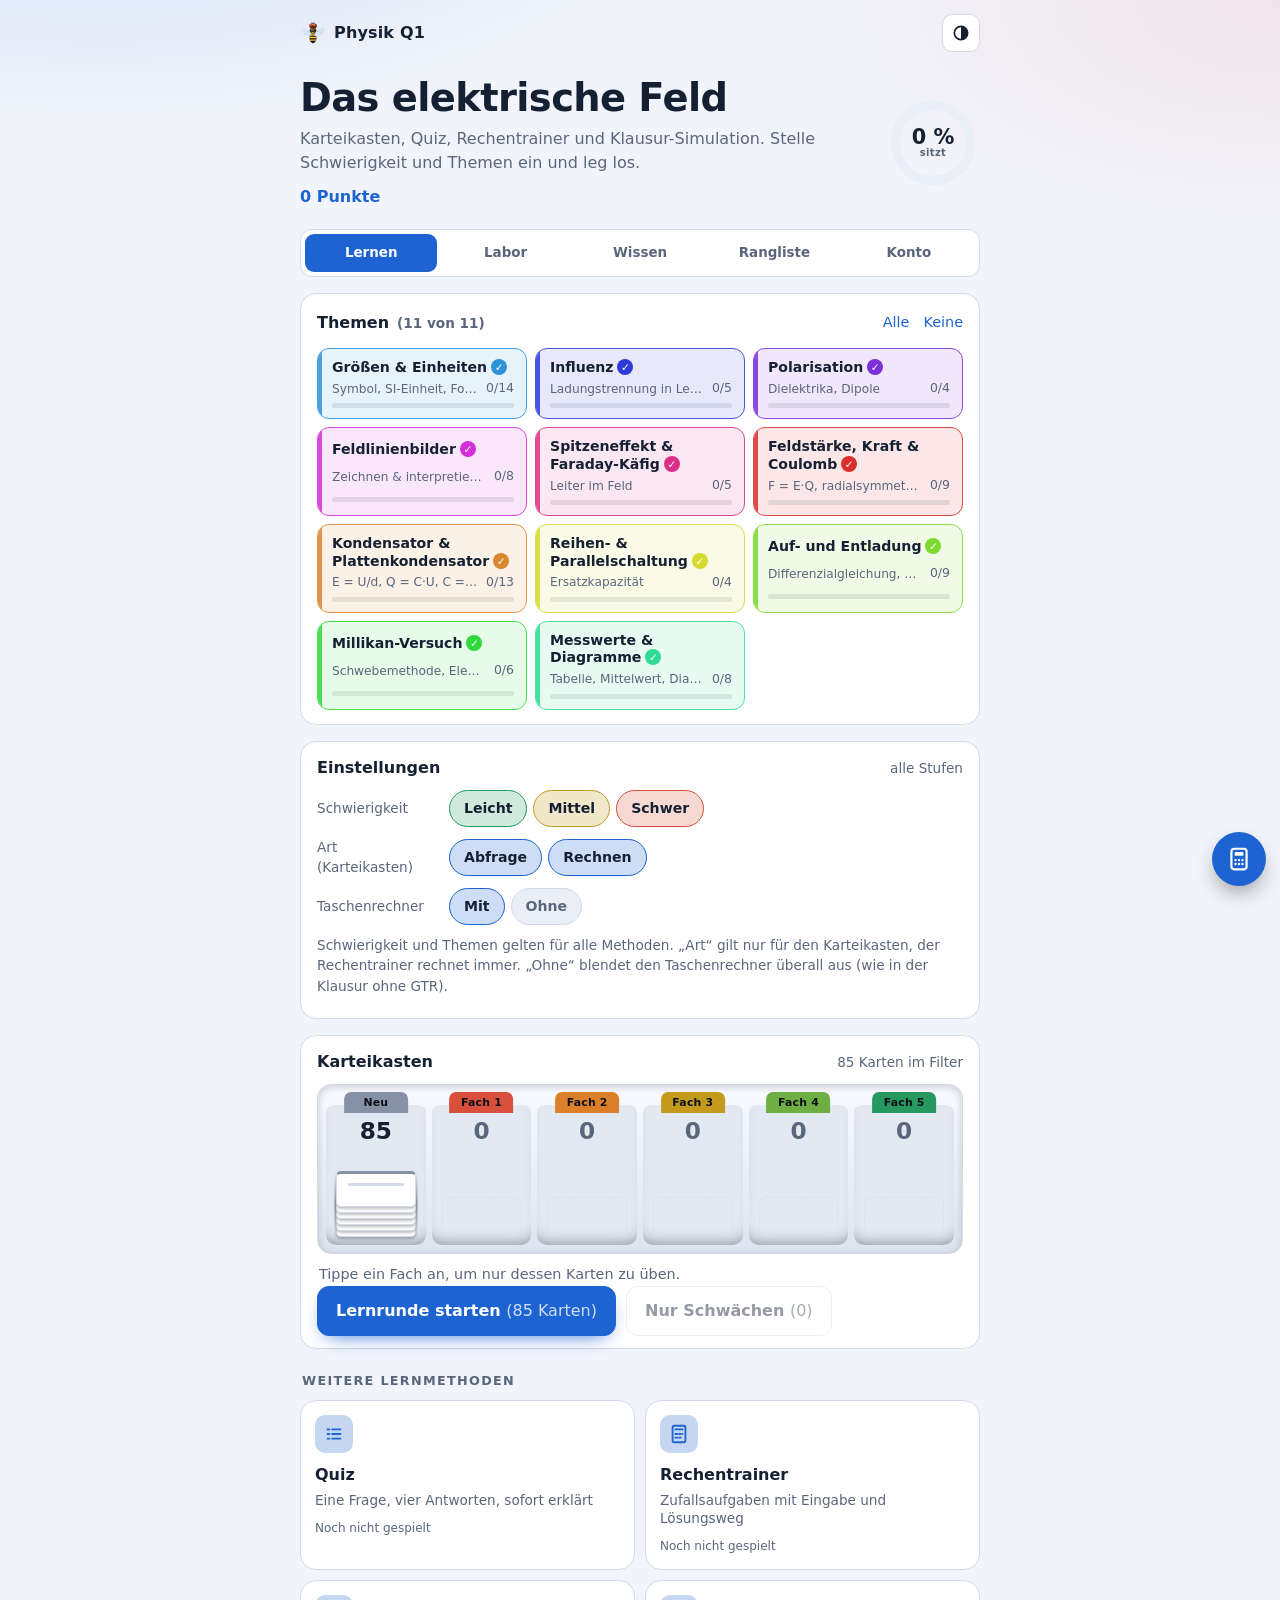
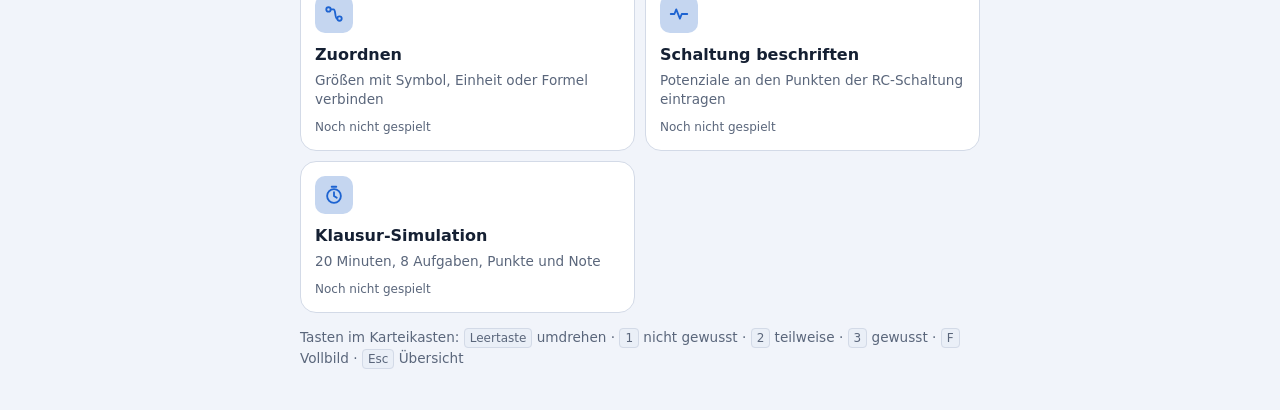
==== public/index.html @ b947a6db "Ohne Taschenrechner: Rechenkarten und Rechenaufgaben ausblenden Co-Authored-By: Claude Sonnet 5.5 <n" ====
<!DOCTYPE html>
<html lang="de"><head><meta charset="UTF-8"><meta name="viewport" content="width=device-width, initial-scale=1, viewport-fit=cover">
<title>Physik Q1 – Elektrisches Feld</title><link rel="icon" href="icon.svg" type="image/svg+xml"><link rel="manifest" href="manifest.webmanifest"><meta name="theme-color" content="#0e1117"><style>@font-face{font-family:KaTeX_AMS;font-style:normal;font-weight:400;src:url([data-uri]) format("woff2")}@font-face{font-family:KaTeX_Caligraphic;font-style:normal;font-weight:700;src:url([data-uri]) format("woff2")}@font-face{font-family:KaTeX_Caligraphic;font-style:normal;font-weight:400;src:url([data-uri]) format("woff2")}@font-face{font-family:KaTeX_Fraktur;font-style:normal;font-weight:700;src:url([data-uri]) format("woff2")}@font-face{font-family:KaTeX_Fraktur;font-style:normal;font-weight:400;src:url([data-uri]) format("woff2")}@font-face{font-family:KaTeX_Main;font-style:normal;font-weight:700;src:url([data-uri]) format("woff2")}@font-face{font-family:KaTeX_Main;font-style:italic;font-weight:700;src:url([data-uri]) format("woff2")}@font-face{font-family:KaTeX_Main;font-style:italic;font-weight:400;src:url([data-uri]) format("woff2")}@font-face{font-family:KaTeX_Main;font-style:normal;font-weight:400;src:url([data-uri]) format("woff2")}@font-face{font-family:KaTeX_Math;font-style:italic;font-weight:700;src:url([data-uri]) format("woff2")}@font-face{font-family:KaTeX_Math;font-style:italic;font-weight:400;src:url([data-uri]) format("woff2")}@font-face{font-family:"KaTeX_SansSerif";font-style:normal;font-weight:700;src:url([data-uri]) format("woff2")}@font-face{font-family:"KaTeX_SansSerif";font-style:italic;font-weight:400;src:url([data-uri]) format("woff2")}@font-face{font-family:"KaTeX_SansSerif";font-style:normal;font-weight:400;src:url([data-uri]) format("woff2")}@font-face{font-family:KaTeX_Script;font-style:normal;font-weight:400;src:url([data-uri]) format("woff2")}@font-face{font-family:KaTeX_Size1;font-style:normal;font-weight:400;src:url([data-uri]) format("woff2")}@font-face{font-family:KaTeX_Size2;font-style:normal;font-weight:400;src:url([data-uri]) format("woff2")}@font-face{font-family:KaTeX_Size3;font-style:normal;font-weight:400;src:url([data-uri]) format("woff2")}@font-face{font-family:KaTeX_Size4;font-style:normal;font-weight:400;src:url([data-uri]) format("woff2")}@font-face{font-family:KaTeX_Typewriter;font-style:normal;font-weight:400;src:url([data-uri]) format("woff2")}.katex{font:normal 1.21em KaTeX_Main,Times New Roman,serif;line-height:1.2;text-indent:0;text-rendering:auto}.katex *{-ms-high-contrast-adjust:none!important;border-color:currentColor}.katex .katex-version:after{content:"0.16.11"}.katex .katex-mathml{clip:rect(1px,1px,1px,1px);border:0;height:1px;overflow:hidden;padding:0;position:absolute;width:1px}.katex .katex-html>.newline{display:block}.katex .base{position:relative;white-space:nowrap;width:-webkit-min-content;width:-moz-min-content;width:min-content}.katex .base,.katex .strut{display:inline-block}.katex .textbf{font-weight:700}.katex .textit{font-style:italic}.katex .textrm{font-family:KaTeX_Main}.katex .textsf{font-family:KaTeX_SansSerif}.katex .texttt{font-family:KaTeX_Typewriter}.katex .mathnormal{font-family:KaTeX_Math;font-style:italic}.katex .mathit{font-family:KaTeX_Main;font-style:italic}.katex .mathrm{font-style:normal}.katex .mathbf{font-family:KaTeX_Main;font-weight:700}.katex .boldsymbol{font-family:KaTeX_Math;font-style:italic;font-weight:700}.katex .amsrm,.katex .mathbb,.katex .textbb{font-family:KaTeX_AMS}.katex .mathcal{font-family:KaTeX_Caligraphic}.katex .mathfrak,.katex .textfrak{font-family:KaTeX_Fraktur}.katex .mathboldfrak,.katex .textboldfrak{font-family:KaTeX_Fraktur;font-weight:700}.katex .mathtt{font-family:KaTeX_Typewriter}.katex .mathscr,.katex .textscr{font-family:KaTeX_Script}.katex .mathsf,.katex .textsf{font-family:KaTeX_SansSerif}.katex .mathboldsf,.katex .textboldsf{font-family:KaTeX_SansSerif;font-weight:700}.katex .mathitsf,.katex .textitsf{font-family:KaTeX_SansSerif;font-style:italic}.katex .mainrm{font-family:KaTeX_Main;font-style:normal}.katex .vlist-t{border-collapse:collapse;display:inline-table;table-layout:fixed}.katex .vlist-r{display:table-row}.katex .vlist{display:table-cell;position:relative;vertical-align:bottom}.katex .vlist>span{display:block;height:0;position:relative}.katex .vlist>span>span{display:inline-block}.katex .vlist>span>.pstrut{overflow:hidden;width:0}.katex .vlist-t2{margin-right:-2px}.katex .vlist-s{display:table-cell;font-size:1px;min-width:2px;vertical-align:bottom;width:2px}.katex .vbox{align-items:baseline;display:inline-flex;flex-direction:column}.katex .hbox{width:100%}.katex .hbox,.katex .thinbox{display:inline-flex;flex-direction:row}.katex .thinbox{max-width:0;width:0}.katex .msupsub{text-align:left}.katex .mfrac>span>span{text-align:center}.katex .mfrac .frac-line{border-bottom-style:solid;display:inline-block;width:100%}.katex .hdashline,.katex .hline,.katex .mfrac .frac-line,.katex .overline .overline-line,.katex .rule,.katex .underline .underline-line{min-height:1px}.katex .mspace{display:inline-block}.katex .clap,.katex .llap,.katex .rlap{position:relative;width:0}.katex .clap>.inner,.katex .llap>.inner,.katex .rlap>.inner{position:absolute}.katex .clap>.fix,.katex .llap>.fix,.katex .rlap>.fix{display:inline-block}.katex .llap>.inner{right:0}.katex .clap>.inner,.katex .rlap>.inner{left:0}.katex .clap>.inner>span{margin-left:-50%;margin-right:50%}.katex .rule{border:0 solid;display:inline-block;position:relative}.katex .hline,.katex .overline .overline-line,.katex .underline .underline-line{border-bottom-style:solid;display:inline-block;width:100%}.katex .hdashline{border-bottom-style:dashed;display:inline-block;width:100%}.katex .sqrt>.root{margin-left:.2777777778em;margin-right:-.5555555556em}.katex .fontsize-ensurer.reset-size1.size1,.katex .sizing.reset-size1.size1{font-size:1em}.katex .fontsize-ensurer.reset-size1.size2,.katex .sizing.reset-size1.size2{font-size:1.2em}.katex .fontsize-ensurer.reset-size1.size3,.katex .sizing.reset-size1.size3{font-size:1.4em}.katex .fontsize-ensurer.reset-size1.size4,.katex .sizing.reset-size1.size4{font-size:1.6em}.katex .fontsize-ensurer.reset-size1.size5,.katex .sizing.reset-size1.size5{font-size:1.8em}.katex .fontsize-ensurer.reset-size1.size6,.katex .sizing.reset-size1.size6{font-size:2em}.katex .fontsize-ensurer.reset-size1.size7,.katex .sizing.reset-size1.size7{font-size:2.4em}.katex .fontsize-ensurer.reset-size1.size8,.katex .sizing.reset-size1.size8{font-size:2.88em}.katex .fontsize-ensurer.reset-size1.size9,.katex .sizing.reset-size1.size9{font-size:3.456em}.katex .fontsize-ensurer.reset-size1.size10,.katex .sizing.reset-size1.size10{font-size:4.148em}.katex .fontsize-ensurer.reset-size1.size11,.katex .sizing.reset-size1.size11{font-size:4.976em}.katex .fontsize-ensurer.reset-size2.size1,.katex .sizing.reset-size2.size1{font-size:.8333333333em}.katex .fontsize-ensurer.reset-size2.size2,.katex .sizing.reset-size2.size2{font-size:1em}.katex .fontsize-ensurer.reset-size2.size3,.katex .sizing.reset-size2.size3{font-size:1.1666666667em}.katex .fontsize-ensurer.reset-size2.size4,.katex .sizing.reset-size2.size4{font-size:1.3333333333em}.katex .fontsize-ensurer.reset-size2.size5,.katex .sizing.reset-size2.size5{font-size:1.5em}.katex .fontsize-ensurer.reset-size2.size6,.katex .sizing.reset-size2.size6{font-size:1.6666666667em}.katex .fontsize-ensurer.reset-size2.size7,.katex .sizing.reset-size2.size7{font-size:2em}.katex .fontsize-ensurer.reset-size2.size8,.katex .sizing.reset-size2.size8{font-size:2.4em}.katex .fontsize-ensurer.reset-size2.size9,.katex .sizing.reset-size2.size9{font-size:2.88em}.katex .fontsize-ensurer.reset-size2.size10,.katex .sizing.reset-size2.size10{font-size:3.4566666667em}.katex .fontsize-ensurer.reset-size2.size11,.katex .sizing.reset-size2.size11{font-size:4.1466666667em}.katex .fontsize-ensurer.reset-size3.size1,.katex .sizing.reset-size3.size1{font-size:.7142857143em}.katex .fontsize-ensurer.reset-size3.size2,.katex .sizing.reset-size3.size2{font-size:.8571428571em}.katex .fontsize-ensurer.reset-size3.size3,.katex .sizing.reset-size3.size3{font-size:1em}.katex .fontsize-ensurer.reset-size3.size4,.katex .sizing.reset-size3.size4{font-size:1.1428571429em}.katex .fontsize-ensurer.reset-size3.size5,.katex .sizing.reset-size3.size5{font-size:1.2857142857em}.katex .fontsize-ensurer.reset-size3.size6,.katex .sizing.reset-size3.size6{font-size:1.4285714286em}.katex .fontsize-ensurer.reset-size3.size7,.katex .sizing.reset-size3.size7{font-size:1.7142857143em}.katex .fontsize-ensurer.reset-size3.size8,.katex .sizing.reset-size3.size8{font-size:2.0571428571em}.katex .fontsize-ensurer.reset-size3.size9,.katex .sizing.reset-size3.size9{font-size:2.4685714286em}.katex .fontsize-ensurer.reset-size3.size10,.katex .sizing.reset-size3.size10{font-size:2.9628571429em}.katex .fontsize-ensurer.reset-size3.size11,.katex .sizing.reset-size3.size11{font-size:3.5542857143em}.katex .fontsize-ensurer.reset-size4.size1,.katex .sizing.reset-size4.size1{font-size:.625em}.katex .fontsize-ensurer.reset-size4.size2,.katex .sizing.reset-size4.size2{font-size:.75em}.katex .fontsize-ensurer.reset-size4.size3,.katex .sizing.reset-size4.size3{font-size:.875em}.katex .fontsize-ensurer.reset-size4.size4,.katex .sizing.reset-size4.size4{font-size:1em}.katex .fontsize-ensurer.reset-size4.size5,.katex .sizing.reset-size4.size5{font-size:1.125em}.katex .fontsize-ensurer.reset-size4.size6,.katex .sizing.reset-size4.size6{font-size:1.25em}.katex .fontsize-ensurer.reset-size4.size7,.katex .sizing.reset-size4.size7{font-size:1.5em}.katex .fontsize-ensurer.reset-size4.size8,.katex .sizing.reset-size4.size8{font-size:1.8em}.katex .fontsize-ensurer.reset-size4.size9,.katex .sizing.reset-size4.size9{font-size:2.16em}.katex .fontsize-ensurer.reset-size4.size10,.katex .sizing.reset-size4.size10{font-size:2.5925em}.katex .fontsize-ensurer.reset-size4.size11,.katex .sizing.reset-size4.size11{font-size:3.11em}.katex .fontsize-ensurer.reset-size5.size1,.katex .sizing.reset-size5.size1{font-size:.5555555556em}.katex .fontsize-ensurer.reset-size5.size2,.katex .sizing.reset-size5.size2{font-size:.6666666667em}.katex .fontsize-ensurer.reset-size5.size3,.katex .sizing.reset-size5.size3{font-size:.7777777778em}.katex .fontsize-ensurer.reset-size5.size4,.katex .sizing.reset-size5.size4{font-size:.8888888889em}.katex .fontsize-ensurer.reset-size5.size5,.katex .sizing.reset-size5.size5{font-size:1em}.katex .fontsize-ensurer.reset-size5.size6,.katex .sizing.reset-size5.size6{font-size:1.1111111111em}.katex .fontsize-ensurer.reset-size5.size7,.katex .sizing.reset-size5.size7{font-size:1.3333333333em}.katex .fontsize-ensurer.reset-size5.size8,.katex .sizing.reset-size5.size8{font-size:1.6em}.katex .fontsize-ensurer.reset-size5.size9,.katex .sizing.reset-size5.size9{font-size:1.92em}.katex .fontsize-ensurer.reset-size5.size10,.katex .sizing.reset-size5.size10{font-size:2.3044444444em}.katex .fontsize-ensurer.reset-size5.size11,.katex .sizing.reset-size5.size11{font-size:2.7644444444em}.katex .fontsize-ensurer.reset-size6.size1,.katex .sizing.reset-size6.size1{font-size:.5em}.katex .fontsize-ensurer.reset-size6.size2,.katex .sizing.reset-size6.size2{font-size:.6em}.katex .fontsize-ensurer.reset-size6.size3,.katex .sizing.reset-size6.size3{font-size:.7em}.katex .fontsize-ensurer.reset-size6.size4,.katex .sizing.reset-size6.size4{font-size:.8em}.katex .fontsize-ensurer.reset-size6.size5,.katex .sizing.reset-size6.size5{font-size:.9em}.katex .fontsize-ensurer.reset-size6.size6,.katex .sizing.reset-size6.size6{font-size:1em}.katex .fontsize-ensurer.reset-size6.size7,.katex .sizing.reset-size6.size7{font-size:1.2em}.katex .fontsize-ensurer.reset-size6.size8,.katex .sizing.reset-size6.size8{font-size:1.44em}.katex .fontsize-ensurer.reset-size6.size9,.katex .sizing.reset-size6.size9{font-size:1.728em}.katex .fontsize-ensurer.reset-size6.size10,.katex .sizing.reset-size6.size10{font-size:2.074em}.katex .fontsize-ensurer.reset-size6.size11,.katex .sizing.reset-size6.size11{font-size:2.488em}.katex .fontsize-ensurer.reset-size7.size1,.katex .sizing.reset-size7.size1{font-size:.4166666667em}.katex .fontsize-ensurer.reset-size7.size2,.katex .sizing.reset-size7.size2{font-size:.5em}.katex .fontsize-ensurer.reset-size7.size3,.katex .sizing.reset-size7.size3{font-size:.5833333333em}.katex .fontsize-ensurer.reset-size7.size4,.katex .sizing.reset-size7.size4{font-size:.6666666667em}.katex .fontsize-ensurer.reset-size7.size5,.katex .sizing.reset-size7.size5{font-size:.75em}.katex .fontsize-ensurer.reset-size7.size6,.katex .sizing.reset-size7.size6{font-size:.8333333333em}.katex .fontsize-ensurer.reset-size7.size7,.katex .sizing.reset-size7.size7{font-size:1em}.katex .fontsize-ensurer.reset-size7.size8,.katex .sizing.reset-size7.size8{font-size:1.2em}.katex .fontsize-ensurer.reset-size7.size9,.katex .sizing.reset-size7.size9{font-size:1.44em}.katex .fontsize-ensurer.reset-size7.size10,.katex .sizing.reset-size7.size10{font-size:1.7283333333em}.katex .fontsize-ensurer.reset-size7.size11,.katex .sizing.reset-size7.size11{font-size:2.0733333333em}.katex .fontsize-ensurer.reset-size8.size1,.katex .sizing.reset-size8.size1{font-size:.3472222222em}.katex .fontsize-ensurer.reset-size8.size2,.katex .sizing.reset-size8.size2{font-size:.4166666667em}.katex .fontsize-ensurer.reset-size8.size3,.katex .sizing.reset-size8.size3{font-size:.4861111111em}.katex .fontsize-ensurer.reset-size8.size4,.katex .sizing.reset-size8.size4{font-size:.5555555556em}.katex .fontsize-ensurer.reset-size8.size5,.katex .sizing.reset-size8.size5{font-size:.625em}.katex .fontsize-ensurer.reset-size8.size6,.katex .sizing.reset-size8.size6{font-size:.6944444444em}.katex .fontsize-ensurer.reset-size8.size7,.katex .sizing.reset-size8.size7{font-size:.8333333333em}.katex .fontsize-ensurer.reset-size8.size8,.katex .sizing.reset-size8.size8{font-size:1em}.katex .fontsize-ensurer.reset-size8.size9,.katex .sizing.reset-size8.size9{font-size:1.2em}.katex .fontsize-ensurer.reset-size8.size10,.katex .sizing.reset-size8.size10{font-size:1.4402777778em}.katex .fontsize-ensurer.reset-size8.size11,.katex .sizing.reset-size8.size11{font-size:1.7277777778em}.katex .fontsize-ensurer.reset-size9.size1,.katex .sizing.reset-size9.size1{font-size:.2893518519em}.katex .fontsize-ensurer.reset-size9.size2,.katex .sizing.reset-size9.size2{font-size:.3472222222em}.katex .fontsize-ensurer.reset-size9.size3,.katex .sizing.reset-size9.size3{font-size:.4050925926em}.katex .fontsize-ensurer.reset-size9.size4,.katex .sizing.reset-size9.size4{font-size:.462962963em}.katex .fontsize-ensurer.reset-size9.size5,.katex .sizing.reset-size9.size5{font-size:.5208333333em}.katex .fontsize-ensurer.reset-size9.size6,.katex .sizing.reset-size9.size6{font-size:.5787037037em}.katex .fontsize-ensurer.reset-size9.size7,.katex .sizing.reset-size9.size7{font-size:.6944444444em}.katex .fontsize-ensurer.reset-size9.size8,.katex .sizing.reset-size9.size8{font-size:.8333333333em}.katex .fontsize-ensurer.reset-size9.size9,.katex .sizing.reset-size9.size9{font-size:1em}.katex .fontsize-ensurer.reset-size9.size10,.katex .sizing.reset-size9.size10{font-size:1.2002314815em}.katex .fontsize-ensurer.reset-size9.size11,.katex .sizing.reset-size9.size11{font-size:1.4398148148em}.katex .fontsize-ensurer.reset-size10.size1,.katex .sizing.reset-size10.size1{font-size:.2410800386em}.katex .fontsize-ensurer.reset-size10.size2,.katex .sizing.reset-size10.size2{font-size:.2892960463em}.katex .fontsize-ensurer.reset-size10.size3,.katex .sizing.reset-size10.size3{font-size:.337512054em}.katex .fontsize-ensurer.reset-size10.size4,.katex .sizing.reset-size10.size4{font-size:.3857280617em}.katex .fontsize-ensurer.reset-size10.size5,.katex .sizing.reset-size10.size5{font-size:.4339440694em}.katex .fontsize-ensurer.reset-size10.size6,.katex .sizing.reset-size10.size6{font-size:.4821600771em}.katex .fontsize-ensurer.reset-size10.size7,.katex .sizing.reset-size10.size7{font-size:.5785920926em}.katex .fontsize-ensurer.reset-size10.size8,.katex .sizing.reset-size10.size8{font-size:.6943105111em}.katex .fontsize-ensurer.reset-size10.size9,.katex .sizing.reset-size10.size9{font-size:.8331726133em}.katex .fontsize-ensurer.reset-size10.size10,.katex .sizing.reset-size10.size10{font-size:1em}.katex .fontsize-ensurer.reset-size10.size11,.katex .sizing.reset-size10.size11{font-size:1.1996142719em}.katex .fontsize-ensurer.reset-size11.size1,.katex .sizing.reset-size11.size1{font-size:.2009646302em}.katex .fontsize-ensurer.reset-size11.size2,.katex .sizing.reset-size11.size2{font-size:.2411575563em}.katex .fontsize-ensurer.reset-size11.size3,.katex .sizing.reset-size11.size3{font-size:.2813504823em}.katex .fontsize-ensurer.reset-size11.size4,.katex .sizing.reset-size11.size4{font-size:.3215434084em}.katex .fontsize-ensurer.reset-size11.size5,.katex .sizing.reset-size11.size5{font-size:.3617363344em}.katex .fontsize-ensurer.reset-size11.size6,.katex .sizing.reset-size11.size6{font-size:.4019292605em}.katex .fontsize-ensurer.reset-size11.size7,.katex .sizing.reset-size11.size7{font-size:.4823151125em}.katex .fontsize-ensurer.reset-size11.size8,.katex .sizing.reset-size11.size8{font-size:.578778135em}.katex .fontsize-ensurer.reset-size11.size9,.katex .sizing.reset-size11.size9{font-size:.6945337621em}.katex .fontsize-ensurer.reset-size11.size10,.katex .sizing.reset-size11.size10{font-size:.8336012862em}.katex .fontsize-ensurer.reset-size11.size11,.katex .sizing.reset-size11.size11{font-size:1em}.katex .delimsizing.size1{font-family:KaTeX_Size1}.katex .delimsizing.size2{font-family:KaTeX_Size2}.katex .delimsizing.size3{font-family:KaTeX_Size3}.katex .delimsizing.size4{font-family:KaTeX_Size4}.katex .delimsizing.mult .delim-size1>span{font-family:KaTeX_Size1}.katex .delimsizing.mult .delim-size4>span{font-family:KaTeX_Size4}.katex .nulldelimiter{display:inline-block;width:.12em}.katex .delimcenter,.katex .op-symbol{position:relative}.katex .op-symbol.small-op{font-family:KaTeX_Size1}.katex .op-symbol.large-op{font-family:KaTeX_Size2}.katex .accent>.vlist-t,.katex .op-limits>.vlist-t{text-align:center}.katex .accent .accent-body{position:relative}.katex .accent .accent-body:not(.accent-full){width:0}.katex .overlay{display:block}.katex .mtable .vertical-separator{display:inline-block;min-width:1px}.katex .mtable .arraycolsep{display:inline-block}.katex .mtable .col-align-c>.vlist-t{text-align:center}.katex .mtable .col-align-l>.vlist-t{text-align:left}.katex .mtable .col-align-r>.vlist-t{text-align:right}.katex .svg-align{text-align:left}.katex svg{fill:currentColor;stroke:currentColor;fill-rule:nonzero;fill-opacity:1;stroke-width:1;stroke-linecap:butt;stroke-linejoin:miter;stroke-miterlimit:4;stroke-dasharray:none;stroke-dashoffset:0;stroke-opacity:1;display:block;height:inherit;position:absolute;width:100%}.katex svg path{stroke:none}.katex img{border-style:none;max-height:none;max-width:none;min-height:0;min-width:0}.katex .stretchy{display:block;overflow:hidden;position:relative;width:100%}.katex .stretchy:after,.katex .stretchy:before{content:""}.katex .hide-tail{overflow:hidden;position:relative;width:100%}.katex .halfarrow-left{left:0;overflow:hidden;position:absolute;width:50.2%}.katex .halfarrow-right{overflow:hidden;position:absolute;right:0;width:50.2%}.katex .brace-left{left:0;overflow:hidden;position:absolute;width:25.1%}.katex .brace-center{left:25%;overflow:hidden;position:absolute;width:50%}.katex .brace-right{overflow:hidden;position:absolute;right:0;width:25.1%}.katex .x-arrow-pad{padding:0 .5em}.katex .cd-arrow-pad{padding:0 .55556em 0 .27778em}.katex .mover,.katex .munder,.katex .x-arrow{text-align:center}.katex .boxpad{padding:0 .3em}.katex .fbox,.katex .fcolorbox{border:.04em solid;box-sizing:border-box}.katex .cancel-pad{padding:0 .2em}.katex .cancel-lap{margin-left:-.2em;margin-right:-.2em}.katex .sout{border-bottom-style:solid;border-bottom-width:.08em}.katex .angl{border-right:.049em solid;border-top:.049em solid;box-sizing:border-box;margin-right:.03889em}.katex .anglpad{padding:0 .03889em}.katex .eqn-num:before{content:"(" counter(katexEqnNo) ")";counter-increment:katexEqnNo}.katex .mml-eqn-num:before{content:"(" counter(mmlEqnNo) ")";counter-increment:mmlEqnNo}.katex .mtr-glue{width:50%}.katex .cd-vert-arrow{display:inline-block;position:relative}.katex .cd-label-left{display:inline-block;position:absolute;right:calc(50% + .3em);text-align:left}.katex .cd-label-right{display:inline-block;left:calc(50% + .3em);position:absolute;text-align:right}.katex-display{display:block;margin:1em 0;text-align:center}.katex-display>.katex{display:block;text-align:center;white-space:nowrap}.katex-display>.katex>.katex-html{display:block;position:relative}.katex-display>.katex>.katex-html>.tag{position:absolute;right:0}.katex-display.leqno>.katex>.katex-html>.tag{left:0;right:auto}.katex-display.fleqn>.katex{padding-left:2em;text-align:left}body{counter-reset:katexEqnNo mmlEqnNo}

/* Layout: eine Spalte; oben der Karteikasten, darunter Themen. Dunkel ist Standard (Lernen am Abend). */
:root {
  color-scheme: dark;
  --bg: #0b0f17;
  --surface: #151b26;
  --surface-2: #1c2431;
  --border: #29334a;
  --fg: #e8ecf3;
  --fg-dim: #97a2b5;
  --accent: #5aa9ff;
  --accent-ink: #06121f;
  --ok: #3fb57a;
  --warn: #d9a441;
  --bad: #e5604d;
  --line: #7fb8ff;
  --pos: #e5484d;
  --neg: #3e7bff;
  --glow: color-mix(in srgb, var(--accent) 16%, transparent);
  --b0: #7a869b;  /* Neu */
  --b1: #e5604d;  /* Fach 1 */
  --b2: #e8913f;
  --b3: #d9b341;
  --b4: #8cc760;
  --b5: #3fb57a;
  --slot-bg: #101620;
  --drawer-top: #1b2331;
  --drawer-bot: #121823;
  --radius: 16px;
  --shadow: 0 14px 34px rgba(0, 0, 0, .4);
  --font: system-ui, -apple-system, "Segoe UI", Roboto, "Helvetica Neue", Arial, sans-serif;
}
@media (prefers-color-scheme: light) {
  :root:not([data-theme="dark"]) {
    color-scheme: light;
    --bg: #f1f4fa; --surface: #ffffff; --surface-2: #eaeff7; --border: #d3dae7;
    --fg: #152033; --fg-dim: #5a667b; --accent: #1d63d1; --accent-ink: #ffffff;
    --ok: #1f8a57; --warn: #a56d00; --bad: #c4432f; --line: #2a63b8;
    --b0: #8691a6; --b1: #d9503c; --b2: #dc7f2a; --b3: #c49a1d; --b4: #6fae42; --b5: #25995f;
    --slot-bg: #e3e9f3; --drawer-top: #f8faff; --drawer-bot: #dde4f0;
    --shadow: 0 14px 34px rgba(20, 30, 60, .14);
  }
}
:root[data-theme="light"] {
  color-scheme: light;
  --bg: #f1f4fa; --surface: #ffffff; --surface-2: #eaeff7; --border: #d3dae7;
  --fg: #152033; --fg-dim: #5a667b; --accent: #1d63d1; --accent-ink: #ffffff;
  --ok: #1f8a57; --warn: #a56d00; --bad: #c4432f; --line: #2a63b8;
  --b0: #8691a6; --b1: #d9503c; --b2: #dc7f2a; --b3: #c49a1d; --b4: #6fae42; --b5: #25995f;
  --slot-bg: #e3e9f3; --drawer-top: #f8faff; --drawer-bot: #dde4f0;
  --shadow: 0 14px 34px rgba(20, 30, 60, .14);
}

* { box-sizing: border-box; }
html { -webkit-text-size-adjust: 100%; }
body {
  margin: 0; color: var(--fg); font-family: var(--font);
  background-color: var(--bg);
  background-image: radial-gradient(900px 420px at 8% -8%, var(--glow), transparent 70%),
                    radial-gradient(700px 360px at 100% 0%, color-mix(in srgb, var(--pos) 9%, transparent), transparent 70%);
  background-repeat: no-repeat;
  font-size: 16px; line-height: 1.5; min-height: 100vh;
  padding-left: max(16px, env(safe-area-inset-left, 0px));
  padding-right: max(16px, env(safe-area-inset-right, 0px));
  padding-top: env(safe-area-inset-top, 0px);
  padding-bottom: max(28px, env(safe-area-inset-bottom, 0px));
}
button { font: inherit; color: inherit; }
kbd { font: 12px/1 var(--font); background: var(--surface-2); border: 1px solid var(--border); border-radius: 4px; padding: 2px 5px; color: var(--fg-dim); }
:focus-visible { outline: 2px solid var(--accent); outline-offset: 2px; }

.top, main { max-width: 680px; margin: 0 auto; }
.top { display: flex; align-items: center; justify-content: space-between; padding-block: 14px; }
.brand { display: inline-flex; align-items: center; gap: 8px; background: none; border: 0; cursor: pointer; font-weight: 700; letter-spacing: .01em; padding: 4px 0; }
.brand-mark { display: inline-grid; place-items: center; color: var(--fg-dim); }
.icon-btn { display: inline-grid; place-items: center; background: var(--surface); border: 1px solid var(--border); width: 38px; height: 38px; border-radius: 10px; cursor: pointer; color: var(--fg); padding: 0; }
.icon-btn.small { width: 34px; height: 34px; flex: none; }
.icon-btn:hover { border-color: var(--accent); }

.screen[hidden] { display: none; }
h1 { font-size: clamp(1.7rem, 6vw, 2.4rem); line-height: 1.12; margin: 0 0 8px; text-wrap: balance; letter-spacing: -.015em; }
h2 { font-size: 1rem; margin: 0; }
.hero { display: flex; align-items: center; justify-content: space-between; gap: 16px; padding: 10px 0 20px; }
.hero-text { min-width: 0; }
.hero.center { display: block; text-align: center; padding-top: 36px; }
.eyebrow { margin: 0 0 6px; color: var(--accent); font-size: .78rem; text-transform: uppercase; letter-spacing: .12em; font-weight: 700; }
.lead { margin: 0; color: var(--fg-dim); max-width: 56ch; }
.fine { color: var(--fg-dim); font-size: .85rem; margin: 14px 0; }
.fine.nomargin { margin: 0; }
.fine.tight { margin: 4px 0 8px; }

/* Fortschrittsring */
.ring { position: relative; width: 94px; height: 94px; flex: none; }
.ring svg { width: 100%; height: 100%; transform: rotate(-90deg); }
.ring .bg { stroke: var(--surface-2); }
.ring .fg { stroke: var(--b5); stroke-linecap: round; transition: stroke-dashoffset .8s cubic-bezier(.2, .8, .2, 1); }
.ring .num { position: absolute; inset: 0; display: grid; place-content: center; text-align: center; font-weight: 800; font-size: 1.3rem; line-height: 1.1; font-variant-numeric: tabular-nums; }
.ring .num small { font-size: .62rem; font-weight: 600; color: var(--fg-dim); letter-spacing: .04em; }

.panel { background: var(--surface); border: 1px solid var(--border); border-radius: var(--radius); padding: 14px 16px; margin-bottom: 16px; }
.panel-head { display: flex; align-items: center; justify-content: space-between; margin-bottom: 10px; gap: 12px; }
.mini-actions { display: flex; gap: 12px; }
.link { background: none; border: 0; color: var(--accent); cursor: pointer; padding: 4px 0; font-size: .9rem; }
.link.danger { color: var(--fg-dim); text-decoration: underline; }
.exam ul { margin: 8px 0 0; padding-left: 20px; color: var(--fg-dim); }

/* ---------- Karteikasten ---------- */
.drawer-panel { padding-bottom: 12px; }
.drawer {
  display: grid; grid-template-columns: repeat(6, minmax(0, 1fr)); gap: 6px; padding: 20px 8px 8px;
  background: linear-gradient(180deg, var(--drawer-top), var(--drawer-bot));
  border: 1px solid var(--border); border-radius: 14px;
  box-shadow: inset 0 2px 8px rgba(0, 0, 0, .18);
}
.slot {
  --c: var(--b0);
  position: relative; appearance: none; border: 0; padding: 0; cursor: pointer; text-align: center;
  height: 140px; border-radius: 8px 8px 10px 10px; background: var(--slot-bg); color: var(--fg);
  box-shadow: inset 0 -12px 16px -12px rgba(0, 0, 0, .45), inset 0 1px 0 rgba(255, 255, 255, .04);
  display: flex; flex-direction: column; justify-content: flex-end; align-items: center;
  transition: transform .15s, box-shadow .15s;
}
.slot[data-slot="1"] { --c: var(--b1); } .slot[data-slot="2"] { --c: var(--b2); }
.slot[data-slot="3"] { --c: var(--b3); } .slot[data-slot="4"] { --c: var(--b4); }
.slot[data-slot="5"] { --c: var(--b5); }
.slot:hover { transform: translateY(-2px); }
.slot.sel { transform: translateY(-4px); box-shadow: 0 0 0 2px var(--c), 0 8px 18px -6px color-mix(in srgb, var(--c) 60%, transparent); }
.slot .tab {
  position: absolute; top: -13px; left: 50%; transform: translateX(-50%); min-width: 64%;
  padding: 3px 4px 2px; border-radius: 7px 7px 0 0; background: var(--c); color: #0b0f17;
  font-size: .68rem; font-weight: 800; letter-spacing: .02em; white-space: nowrap;
}
.slot .n { position: absolute; top: 14px; left: 0; right: 0; font-size: 1.45rem; font-weight: 800; line-height: 1; font-variant-numeric: tabular-nums; }
.slot .stack { position: relative; width: 80%; height: 82px; margin-bottom: 8px; }
.slot .stack i {
  position: absolute; left: 0; right: 0; bottom: calc(var(--i) * 6px); height: 36px; border-radius: 5px;
  background: var(--surface); border: 1px solid var(--border); border-top: 3px solid var(--c);
  box-shadow: 0 2px 3px rgba(0, 0, 0, .25);
}
.slot .stack i::after { content: ""; position: absolute; left: 14%; right: 14%; top: 9px; height: 3px; border-radius: 2px; background: var(--border); }
.slot.empty .stack { border: 1.5px dashed var(--border); border-radius: 6px; height: 40px; opacity: .6; }
.slot.empty .stack i { display: none; }
.slot.empty .n { color: var(--fg-dim); }
.slot.pulse { animation: pulse .6s ease; }
@keyframes pulse { 0% { box-shadow: 0 0 0 0 var(--c); } 40% { transform: scale(1.1); box-shadow: 0 0 0 4px color-mix(in srgb, var(--c) 55%, transparent); } 100% { box-shadow: 0 0 0 0 transparent; } }
.drawer-info { margin: 10px 2px 0; color: var(--fg-dim); font-size: .9rem; min-height: 1.4em; }
.drawer-info b { color: var(--fg); }

.drawer.mini { padding: 14px 4px 4px; gap: 4px; flex: 1; max-width: 300px; margin: 0 auto; border-radius: 10px; }
.mini .slot { height: 38px; border-radius: 6px; justify-content: center; cursor: default; border-bottom: 3px solid var(--c); }
.mini .slot:hover { transform: none; }
.mini .slot .stack { display: none; }
.mini .slot .n { position: static; font-size: .95rem; }
.mini .slot .tab { top: -11px; font-size: .56rem; padding: 2px 3px 1px; min-width: 52%; }
.mini .slot.sel { transform: none; }

.topics { list-style: none; margin: 0; padding: 0; display: grid; grid-template-columns: repeat(2, minmax(0, 1fr)); gap: 8px; }
.topics li { min-width: 0; }
.topic { position: relative; display: grid; grid-template-columns: 1fr auto; gap: 3px 8px; align-items: center; padding: 10px 12px 10px 14px; cursor: pointer; --h: 210; height: 100%; box-sizing: border-box;
  background: var(--surface-2); border: 1px solid var(--border); border-radius: 12px; overflow: hidden; transition: border-color .15s, background .15s, opacity .15s; opacity: .62; }
.topic::before { content: ""; position: absolute; left: 0; top: 0; bottom: 0; width: 4px; background: hsl(var(--h) 70% 58%); }
.topic:hover { opacity: 1; }
.topic:has(input:checked) { opacity: 1; border-color: hsl(var(--h) 70% 58%); background: color-mix(in srgb, hsl(var(--h) 70% 58%) 13%, var(--surface)); }
.topic:has(input:focus-visible) { outline: 2px solid var(--accent); outline-offset: 2px; }
.topic input { position: absolute; opacity: 0; pointer-events: none; }
.topic .t-name { grid-column: 1 / 3; font-weight: 700; font-size: .88rem; min-width: 0; line-height: 1.25; overflow-wrap: break-word; hyphens: auto; }
.topic .t-name::after { content: "✓"; display: inline-block; width: 16px; height: 16px; margin-left: 4px; border-radius: 50%; font-size: .66rem; line-height: 16px; text-align: center; vertical-align: 1px; background: hsl(var(--h) 70% 52%); color: #fff; opacity: 0; }
.topic:has(input:checked) .t-name::after { opacity: 1; }
.topic .t-sub { grid-column: 1; grid-row: 2; color: var(--fg-dim); font-size: .76rem; min-width: 0; white-space: nowrap; overflow: hidden; text-overflow: ellipsis; }
.topic .t-stat { grid-column: 2; grid-row: 2; font-size: .78rem; color: var(--fg-dim); font-variant-numeric: tabular-nums; text-align: right; }
.topic .t-bar { grid-column: 1 / 3; grid-row: 3; height: 5px; background: color-mix(in srgb, var(--fg) 10%, transparent); border-radius: 3px; overflow: hidden; display: flex; margin-top: 2px; }
.t-bar .g { background: var(--b5); }
.t-bar .y { background: var(--b3); }
.t-bar .r { background: var(--b1); }
.topics-panel .panel-head h2 { display: flex; align-items: baseline; gap: 8px; }
.topics-panel .mini-actions { display: flex; gap: 14px; }
@media (min-width: 720px) { .topics { grid-template-columns: repeat(3, minmax(0, 1fr)); } }

.start-actions { display: flex; flex-wrap: wrap; gap: 10px; }
.btn { background: var(--surface); border: 1px solid var(--border); border-radius: 12px; padding: 12px 18px; font-weight: 600; cursor: pointer; transition: transform .1s, border-color .15s, background .15s; }
.btn:hover { border-color: var(--accent); }
.btn:active { transform: translateY(1px); }
.btn.primary { background: var(--accent); color: var(--accent-ink); border-color: var(--accent); box-shadow: 0 8px 20px -10px var(--accent); }
.btn:disabled { opacity: .45; cursor: not-allowed; }
.count { font-weight: 500; opacity: .8; font-variant-numeric: tabular-nums; }

/* ---------- Quiz ---------- */
.quizbar { display: flex; align-items: center; gap: 10px; margin-bottom: 8px; padding-top: 6px; }
.progress { height: 6px; background: var(--surface-2); border-radius: 3px; overflow: hidden; margin: 12px 0 6px; }
#progress-bar { height: 100%; width: 0; background: linear-gradient(90deg, var(--accent), var(--b5)); transition: width .3s; }
.left { margin: 0 0 14px; color: var(--fg-dim); font-size: .85rem; text-align: right; }

.card-wrap { perspective: 1400px; position: relative; isolation: isolate; padding-bottom: 24px; }
.card { cursor: pointer; border-radius: var(--radius); position: relative; --h: 210; }
/* Kartenstapel hinter der Karte */
.card::before, .card::after { content: ""; position: absolute; left: 0; right: 0; top: 0; bottom: 0; border-radius: var(--radius); background: var(--surface); border: 1px solid var(--border); z-index: -1; }
.card::before { transform: translateY(9px) scale(.96); opacity: 1; background: var(--surface-2); }
.card::after { transform: translateY(18px) scale(.92); opacity: .8; }
.card-inner { display: grid; transition: transform .5s cubic-bezier(.3, .7, .2, 1); transform-style: preserve-3d; }
.card.flipped .card-inner { transform: rotateY(180deg); }
.card.noanim .card-inner { transition: none; }
.face {
  grid-area: 1 / 1; backface-visibility: hidden; -webkit-backface-visibility: hidden;
  background: var(--surface); border: 1px solid var(--border); border-top: 4px solid hsl(var(--h) 70% 58%);
  border-radius: var(--radius); box-shadow: var(--shadow); padding: 18px 20px 20px; min-height: 350px; min-width: 0;
  display: flex; flex-direction: column; position: relative; overflow: hidden;
}
.face::before { /* feine Feldlinien als Wasserzeichen */
  content: ""; position: absolute; right: -40px; bottom: -40px; width: 200px; height: 200px; pointer-events: none; opacity: .07;
  background: radial-gradient(circle at 50% 50%, transparent 20px, currentColor 21px, transparent 22px, transparent 40px, currentColor 41px, transparent 42px, transparent 62px, currentColor 63px, transparent 64px, transparent 88px, currentColor 89px, transparent 90px);
}
.face.back { transform: rotateY(180deg); background: var(--surface-2); cursor: default; }
.face-head { display: flex; align-items: center; justify-content: space-between; gap: 8px; margin-bottom: 14px; }
.tag { font-size: .72rem; text-transform: uppercase; letter-spacing: .09em; color: var(--fg-dim); display: inline-flex; align-items: center; min-width: 0; }
.tag .dot { width: 8px; height: 8px; border-radius: 50%; background: hsl(var(--h) 70% 58%); margin-right: 7px; flex: none; }
.boxchip { --c: var(--b0); flex: none; font-size: .7rem; font-weight: 700; padding: 2px 10px; border-radius: 999px; color: var(--c); background: color-mix(in srgb, var(--c) 16%, transparent); border: 1px solid color-mix(in srgb, var(--c) 50%, transparent); }
.front-body { flex: 1; display: flex; flex-direction: column; justify-content: center; font-size: 1.3rem; line-height: 1.4; font-weight: 600; text-wrap: balance; position: relative; }
.front-body.big { font-size: clamp(1.6rem, 6vw, 2.1rem); text-align: center; align-items: center; }
.flip-hint { margin: 16px 0 0; text-align: center; color: var(--fg-dim); font-size: .85rem; position: relative; }
.back-body { flex: 1; font-size: 1rem; overflow-wrap: anywhere; position: relative; }
.back-body p { margin: 0 0 10px; }
.back-body ul, .back-body ol { margin: 0 0 10px; padding-left: 22px; }
.back-body li { margin-bottom: 4px; }
.back-body .katex-display { margin: .6em 0; overflow-x: auto; overflow-y: hidden; }
.back-body .note { background: var(--surface); border-left: 3px solid var(--warn); padding: 8px 10px; border-radius: 6px; font-size: .92rem; }
.front-body .katex-display { margin: .4em 0; }
.q-recap { margin: 0 0 12px; padding: 8px 10px; background: var(--surface); border-radius: 8px; font-size: .9rem; color: var(--fg-dim); }

.size-grid { display: grid; grid-template-columns: 1fr 1fr; gap: 14px; margin-bottom: 14px; }
.size-grid .k { color: var(--fg-dim); font-size: .78rem; text-transform: uppercase; letter-spacing: .06em; margin: 0 0 2px; }
.size-grid .v { font-size: 1.25rem; font-weight: 700; margin: 0; }
.unit-btn { background: none; border: 0; border-bottom: 1px dashed var(--fg-dim); padding: 0; font: inherit; font-size: 1.1rem; font-weight: 700; text-align: left; cursor: pointer; }
.unit-btn:hover { border-bottom-color: var(--fg); }
.unit-info { margin-top: 8px; padding: 8px 10px; background: var(--surface); border-radius: 8px; font-size: .95rem; color: var(--fg-dim); font-weight: 400; }
.unit-info[hidden] { display: none; }
.formula-box { background: var(--surface); border-radius: 10px; padding: 12px 14px; font-size: 1.25rem; margin-bottom: 10px; overflow-x: auto; }
.formula-box .k { color: var(--fg-dim); font-size: .78rem; text-transform: uppercase; letter-spacing: .06em; display: block; margin-bottom: 4px; }
.extra { color: var(--fg-dim); font-size: .92rem; margin: 0; }

table.cmp { width: 100%; border-collapse: collapse; font-size: .92rem; margin-bottom: 8px; display: block; overflow-x: auto; }
table.cmp th, table.cmp td { border: 1px solid var(--border); padding: 6px 8px; text-align: left; vertical-align: top; }
table.cmp th { background: var(--surface); }

svg.dia { display: block; width: 100%; max-width: 420px; height: auto; margin: 6px auto 4px; background: var(--surface); border: 1px solid var(--border); border-radius: 10px; }
.d-line { stroke: var(--line); stroke-width: 1.4; fill: none; }
.d-faint { opacity: .45; }
.d-fill-line { fill: var(--line); stroke: none; }
.d-pos { fill: var(--pos); }
.d-neg { fill: var(--neg); }
.d-sign { fill: #fff; font: 700 15px var(--font); }
.d-sign-sm { fill: var(--fg); font: 700 13px var(--font); }
.d-plate { fill: var(--fg-dim); }
.d-cage { fill: var(--surface-2); stroke: var(--fg); stroke-width: 2.2; stroke-dasharray: 6 3; }
.d-txt { fill: var(--fg); font: 13px var(--font); }
.d-small { font-size: 11px; fill: var(--fg-dim); }
.d-dim { stroke: var(--fg-dim); stroke-width: 1; stroke-dasharray: 3 3; }
.d-axis { stroke: var(--fg); stroke-width: 1.4; }
.d-curve-a { stroke: var(--ok); stroke-width: 2.4; }
.d-curve-b { stroke: var(--bad); stroke-width: 2.4; }
text.d-a { fill: var(--ok); }
text.d-b { fill: var(--bad); }
.d-drop { fill: var(--warn); }
.d-arrow-up { stroke: var(--ok); stroke-width: 2.4; }
.d-arrow-down { stroke: var(--bad); stroke-width: 2.4; }

.rating { display: grid; grid-template-columns: repeat(3, 1fr); gap: 8px; margin-top: 18px; visibility: hidden; }
.rating.show { visibility: visible; }
.rating .btn { padding: 13px 6px; font-size: .9rem; line-height: 1.2; }
.rating kbd { margin-right: 4px; }
.r-wrong { border-color: color-mix(in srgb, var(--bad) 60%, var(--border)); }
.r-partial { border-color: color-mix(in srgb, var(--warn) 60%, var(--border)); }
.r-right { border-color: color-mix(in srgb, var(--ok) 60%, var(--border)); }
.r-wrong:hover { background: color-mix(in srgb, var(--bad) 22%, var(--surface)); }
.r-partial:hover { background: color-mix(in srgb, var(--warn) 22%, var(--surface)); }
.r-right:hover { background: color-mix(in srgb, var(--ok) 22%, var(--surface)); }

/* Sync */
.row { display: flex; gap: 8px; margin-bottom: 8px; flex-wrap: wrap; }
.row input { flex: 1 1 180px; min-width: 0; background: var(--surface-2); color: var(--fg); border: 1px solid var(--border); border-radius: 10px; padding: 11px 12px; font: inherit; }
.row input::placeholder { color: var(--fg-dim); }
.sync-who { margin: 0; }
.sync-code { margin: 0 0 8px; display: flex; align-items: center; gap: 12px; flex-wrap: wrap; }
.sync-code code { font: 700 1.3rem ui-monospace, SFMono-Regular, Menlo, Consolas, monospace; letter-spacing: .08em; background: var(--surface-2); border: 1px solid var(--border); border-radius: 8px; padding: 6px 10px; }
#sync-status.err { color: var(--warn); }

/* Flug der Karte ins Fach, Konfetti */
.fly { position: fixed; z-index: 60; pointer-events: none; width: 76px; height: 48px; margin: -24px 0 0 -38px; border-radius: 6px; background: var(--surface); border: 1px solid var(--border); border-top: 4px solid var(--c, var(--accent)); box-shadow: 0 6px 16px rgba(0, 0, 0, .35); }
#confetti { position: fixed; inset: 0; width: 100%; height: 100%; pointer-events: none; z-index: 70; }

/* Vollbild / Fokus */
html.fs .top { display: none; }
html.fs main { max-width: 920px; }
html.fs body { padding-top: max(18px, env(safe-area-inset-top, 0px)); }
html.fs .face { min-height: min(60vh, 600px); padding: 26px 34px 28px; }
html.fs .front-body { font-size: 1.75rem; }
html.fs .front-body.big { font-size: 2.6rem; }
html.fs .back-body { font-size: 1.15rem; }
html.fs .formula-box { font-size: 1.5rem; }

@media (max-width: 460px) {
  .face { min-height: 310px; padding: 16px 16px 18px; }
  .rating .btn kbd { display: none; }
  .size-grid { grid-template-columns: 1fr; }
  .back-body .katex-display { font-size: .92em; }
  .slot { height: 128px; }
  .slot .tab { font-size: .62rem; }
  .slot .n { font-size: 1.25rem; }
  .slot .stack { height: 72px; }
  .slot .stack i { height: 30px; }
  .ring { width: 80px; height: 80px; }
  .ring .num { font-size: 1.1rem; }
}
@media (prefers-reduced-motion: reduce) {
  .card-inner, #progress-bar, .ring .fg, .slot { transition: none; }
  .slot.pulse { animation: none; }
  #confetti { display: none; }
}

/* ---------- Reiter, Filter, Methoden ---------- */
.tabs { display: flex; gap: 4px; padding: 4px; background: var(--surface); border: 1px solid var(--border); border-radius: 12px; margin-bottom: 16px; }
.tab-btn { flex: 1; appearance: none; border: 0; background: none; padding: 9px 6px; border-radius: 9px; font-weight: 600; color: var(--fg-dim); cursor: pointer; }
.tab-btn.on { background: var(--accent); color: var(--accent-ink); }
.tabpane[hidden] { display: none; }
.section-title { font-size: .8rem; text-transform: uppercase; letter-spacing: .1em; color: var(--fg-dim); margin: 22px 2px 10px; }

.frow { display: flex; align-items: center; gap: 12px; margin-bottom: 10px; flex-wrap: wrap; }
.flabel { flex: 0 0 120px; font-size: .85rem; color: var(--fg-dim); }
.chips { display: flex; gap: 6px; flex-wrap: wrap; }
.chip { appearance: none; border: 1px solid var(--border); background: var(--surface-2); color: var(--fg-dim); padding: 7px 14px; border-radius: 999px; font-weight: 600; font-size: .88rem; cursor: pointer; transition: background .15s, color .15s, border-color .15s; }
.chip[aria-pressed="true"] { background: color-mix(in srgb, var(--accent) 22%, var(--surface)); border-color: var(--accent); color: var(--fg); }
.chip.lvl-1[aria-pressed="true"] { background: color-mix(in srgb, var(--b5) 22%, var(--surface)); border-color: var(--b5); }
.chip.lvl-2[aria-pressed="true"] { background: color-mix(in srgb, var(--b3) 24%, var(--surface)); border-color: var(--b3); }
.chip.lvl-3[aria-pressed="true"] { background: color-mix(in srgb, var(--b1) 22%, var(--surface)); border-color: var(--b1); }
.topics-details { margin-top: 4px; }
.topics-details summary { cursor: pointer; font-weight: 600; padding: 8px 0; color: var(--fg); }
.topics-details .mini-actions { margin: 2px 0 4px; }
.lvlchip { font-size: .68rem; font-weight: 700; padding: 2px 9px; border-radius: 999px; border: 1px solid var(--border); color: var(--fg-dim); letter-spacing: .02em; }
.lvlchip.lvl-1 { color: var(--b5); border-color: color-mix(in srgb, var(--b5) 55%, transparent); }
.lvlchip.lvl-2 { color: var(--b3); border-color: color-mix(in srgb, var(--b3) 55%, transparent); }
.lvlchip.lvl-3 { color: var(--b1); border-color: color-mix(in srgb, var(--b1) 55%, transparent); }
.chips-r { display: inline-flex; gap: 6px; align-items: center; flex: none; }

.methods { display: grid; grid-template-columns: repeat(2, minmax(0, 1fr)); gap: 10px; margin-bottom: 8px; }
.method { appearance: none; text-align: left; background: var(--surface); border: 1px solid var(--border); border-radius: var(--radius); padding: 14px; cursor: pointer; display: flex; flex-direction: column; gap: 4px; transition: transform .12s, border-color .15s; min-width: 0; }
.method:hover { border-color: var(--accent); transform: translateY(-2px); }
.micon { width: 38px; height: 38px; border-radius: 10px; display: grid; place-items: center; background: color-mix(in srgb, var(--accent) 18%, var(--surface-2)); color: var(--accent); margin-bottom: 6px; }
.mname { font-weight: 700; }
.mdesc { color: var(--fg-dim); font-size: .85rem; line-height: 1.35; }
.mstat { color: var(--fg-dim); font-size: .75rem; margin-top: 6px; font-variant-numeric: tabular-nums; }

/* ---------- Aufgabenlauf ---------- */
.grow { flex: 1; }
.task-title { flex: 1; text-align: center; font-weight: 700; }
.timer { font: 700 1.05rem ui-monospace, SFMono-Regular, Menlo, monospace; padding: 4px 10px; border-radius: 8px; background: var(--surface); border: 1px solid var(--border); }
.timer.low { color: var(--bad); border-color: var(--bad); }
#task-progress-bar, #match-progress-bar { height: 100%; width: 0; background: linear-gradient(90deg, var(--accent), var(--b5)); transition: width .3s; }
.task-card { padding: 16px 18px 18px; }
.task-q { font-size: 1.12rem; line-height: 1.5; margin: 6px 0 16px; overflow-wrap: anywhere; }
.task-q .katex-display { overflow-x: auto; overflow-y: hidden; }
.opts { display: grid; gap: 8px; }
.opts[hidden], .ansrow[hidden], .fb[hidden] { display: none; }
.opt { appearance: none; display: flex; gap: 10px; align-items: center; text-align: left; width: 100%; background: var(--surface-2); border: 1px solid var(--border); border-radius: 12px; padding: 12px 14px; cursor: pointer; font: inherit; color: var(--fg); transition: border-color .15s, background .15s; }
.opt:hover:not(:disabled) { border-color: var(--accent); }
.opt kbd { flex: none; }
.opt span { min-width: 0; overflow-wrap: anywhere; }
.opt.picked { border-color: var(--accent); background: color-mix(in srgb, var(--accent) 16%, var(--surface-2)); }
.opt.right { border-color: var(--ok); background: color-mix(in srgb, var(--ok) 18%, var(--surface-2)); opacity: 1; }
.opt.wrong { border-color: var(--bad); background: color-mix(in srgb, var(--bad) 18%, var(--surface-2)); }
.opt:disabled { cursor: default; color: var(--fg); }
.opt:disabled:not(.right):not(.wrong) { opacity: .6; }
.ansrow { display: flex; gap: 8px; align-items: center; flex-wrap: wrap; }
.ansrow input { flex: 1 1 140px; min-width: 0; font: inherit; font-size: 1.1rem; padding: 12px; background: var(--surface-2); color: var(--fg); border: 1px solid var(--border); border-radius: 10px; }
.ansrow input:focus { border-color: var(--accent); outline: none; }
.unit { color: var(--fg-dim); font-weight: 600; }
.fb { margin-top: 14px; padding: 12px 14px; border-radius: 12px; border: 1px solid var(--border); background: var(--surface-2); }
.fb.good { border-color: var(--ok); background: color-mix(in srgb, var(--ok) 12%, var(--surface-2)); }
.fb.bad { border-color: var(--bad); background: color-mix(in srgb, var(--bad) 10%, var(--surface-2)); }
.fb p { margin: 0 0 6px; }
.fb-title { font-weight: 800; }
.fb.good .fb-title { color: var(--ok); }
.fb.bad .fb-title { color: var(--bad); }
.why { color: var(--fg); font-size: .95rem; }
.why .katex-display { overflow-x: auto; overflow-y: hidden; margin: .5em 0; }

/* Ergebnis */
.scorebar { height: 10px; background: var(--surface-2); border-radius: 5px; overflow: hidden; }
.scorebar div { height: 100%; background: linear-gradient(90deg, var(--b1), var(--b3), var(--b5)); }
.bignum { font-size: 2.2rem; font-weight: 800; margin: 10px 0 0; font-variant-numeric: tabular-nums; }
.np { font-size: 1rem; font-weight: 600; color: var(--fg-dim); }
#result-review h2 { margin-bottom: 10px; }
.rv { border-top: 1px solid var(--border); padding: 10px 0; }
.rv:first-of-type { border-top: 0; }
.rv-h { display: flex; gap: 8px; align-items: center; }
.rv-n { width: 22px; height: 22px; border-radius: 50%; display: grid; place-items: center; font-size: .75rem; font-weight: 700; background: var(--surface-2); }
.rv.good .rv-h b { color: var(--ok); } .rv.bad .rv-h b { color: var(--bad); }
.rv-q { margin: 6px 0; color: var(--fg-dim); font-size: .92rem; overflow-wrap: anywhere; }
.rv-a { font-size: .92rem; overflow-wrap: anywhere; }
.rv details { margin-top: 6px; font-size: .92rem; }
.rv summary { cursor: pointer; color: var(--accent); }

/* Zuordnen */
.match { display: grid; grid-template-columns: 1fr 1fr; gap: 10px; }
.mcol { display: grid; gap: 8px; align-content: start; min-width: 0; }
.mitem { appearance: none; min-height: 52px; padding: 8px 10px; background: var(--surface-2); border: 1px solid var(--border); border-radius: 12px; font: inherit; color: var(--fg); cursor: pointer; text-align: center; overflow-wrap: anywhere; display: flex; align-items: center; justify-content: center; transition: border-color .15s, background .15s, transform .1s; }
.mitem:hover:not(:disabled) { border-color: var(--accent); }
.mitem.sel { border-color: var(--accent); background: color-mix(in srgb, var(--accent) 20%, var(--surface-2)); transform: scale(1.02); }
.mitem.done { border-color: var(--ok); background: color-mix(in srgb, var(--ok) 16%, var(--surface-2)); opacity: .75; }
.mitem.bad { border-color: var(--bad); background: color-mix(in srgb, var(--bad) 22%, var(--surface-2)); animation: shake .4s; }
@keyframes shake { 20% { transform: translateX(-4px); } 60% { transform: translateX(4px); } }

/* Kernübersichten */
.sheet-list { list-style: none; padding: 0; margin: 0; display: grid; gap: 8px; }
.sheet-item { --h: 205; appearance: none; width: 100%; text-align: left; background: var(--surface); border: 1px solid var(--border); border-left: 5px solid hsl(var(--h) 70% 58%); border-radius: 12px; padding: 12px 14px; cursor: pointer; display: flex; flex-direction: column; gap: 2px; font: inherit; color: var(--fg); }
.sheet-item:hover { border-color: var(--accent); border-left-color: hsl(var(--h) 70% 58%); }
.sname { font-weight: 700; }
.ssub { color: var(--fg-dim); font-size: .85rem; }
.sheet { padding: 18px; }
.sheet-title { font-size: 1.4rem; margin-bottom: 4px; }
.sheet-body h3 { font-size: .8rem; text-transform: uppercase; letter-spacing: .1em; color: var(--accent); margin: 18px 0 8px; }
.sheet-body p { margin: 0 0 8px; }
.sheet-body ul, .sheet-body ol { margin: 0 0 8px; padding-left: 22px; }
.sheet-body li { margin-bottom: 4px; }
.sheet-body ul.check { list-style: none; padding-left: 0; }
.sheet-body ul.check li { padding-left: 26px; position: relative; }
.sheet-body ul.check li::before { content: ""; position: absolute; left: 0; top: 4px; width: 15px; height: 15px; border: 2px solid var(--b5); border-radius: 4px; }
.sheet-body .katex-display { overflow-x: auto; overflow-y: hidden; margin: .6em 0; }
.sheet-body table.cmp { margin-bottom: 10px; }
.sheet-body .hint { background: var(--surface-2); border-left: 3px solid var(--warn); padding: 8px 10px; border-radius: 6px; font-size: .92rem; }
.dia-grid { display: grid; grid-template-columns: repeat(auto-fit, minmax(240px, 1fr)); gap: 12px; margin-top: 14px; }
.dia-grid figure { margin: 0; }
.dia-grid figcaption { text-align: center; color: var(--fg-dim); font-size: .8rem; }

#toast { position: fixed; left: 50%; bottom: max(24px, env(safe-area-inset-bottom, 0px)); transform: translate(-50%, 20px); background: var(--fg); color: var(--bg); padding: 10px 16px; border-radius: 12px; font-size: .9rem; opacity: 0; pointer-events: none; transition: opacity .2s, transform .2s; z-index: 80; max-width: calc(100vw - 32px); text-align: center; }
#toast.on { opacity: 1; transform: translate(-50%, 0); }

@media (max-width: 460px) {
  .flabel { flex-basis: 100%; }
  .methods { gap: 8px; }
  .method { padding: 12px; }
}
@media print {
  body { background: #fff; color: #000; padding: 0; }
  .top, .tabs, .quizbar, .start-actions, #confetti, #toast { display: none !important; }
  .screen:not(#screen-sheet) { display: none !important; }
  .panel { border: 0; box-shadow: none; background: #fff; }
  :root { --fg: #000; --fg-dim: #333; --border: #bbb; --surface: #fff; --surface-2: #f2f2f2; --line: #1a4a99; }
}

.sheet-body table.cmp { font-size: .84rem; }
.sheet-body table.cmp th, .sheet-body table.cmp td { padding: 5px 6px; }

/* Löschen, Dialog, Toast mit Aktion */
.cardtools { display: flex; gap: 8px; justify-content: center; flex-wrap: wrap; margin-top: 14px; }
.task-card .cardtools { margin-top: 16px; padding-top: 12px; border-top: 1px solid var(--border); justify-content: flex-start; }
.cardtools[hidden] { display: none; }
.tool { appearance: none; display: inline-flex; align-items: center; gap: 6px; background: none; border: 1px solid var(--border); color: var(--fg-dim); border-radius: 999px; padding: 6px 12px; font-size: .8rem; cursor: pointer; transition: color .15s, border-color .15s; }
.tool:hover { color: var(--fg); border-color: var(--fg-dim); }
.tool.danger:hover { color: var(--bad); border-color: var(--bad); }
html.nosync .cardtools { display: none; }
.dlg { position: fixed; inset: 0; z-index: 90; background: rgba(5, 8, 14, .6); display: grid; place-items: center; padding: 16px; }
.dlg-box { background: var(--surface); border: 1px solid var(--border); border-radius: var(--radius); padding: 20px; width: min(420px, 100%); box-shadow: var(--shadow); }
.dlg-box h3 { margin: 0 0 8px; font-size: 1.1rem; }
.dlg-box p { margin: 0 0 16px; color: var(--fg-dim); overflow-wrap: anywhere; }
.dlg-actions { display: flex; gap: 8px; justify-content: flex-end; flex-wrap: wrap; }
.btn.danger-fill { background: var(--bad); border-color: var(--bad); color: #fff; }
.toast-act { appearance: none; margin-left: 12px; background: none; border: 0; color: inherit; font: inherit; font-weight: 700; text-decoration: underline; cursor: pointer; }
#toast.on { pointer-events: auto; }
.deleted-list { list-style: none; margin: 0; padding: 0; }
.deleted-list li { border-top: 1px solid var(--border); padding: 10px 0; }
.deleted-list li:first-child { border-top: 0; }
.d-t { font-size: .92rem; overflow-wrap: anywhere; }
.d-m { display: flex; gap: 12px; align-items: center; flex-wrap: wrap; margin-top: 4px; }
.badge { font-size: .7rem; font-weight: 700; padding: 2px 9px; border-radius: 999px; border: 1px solid var(--border); color: var(--fg-dim); }
.badge.all { color: var(--bad); border-color: color-mix(in srgb, var(--bad) 55%, transparent); }

/* ---------- Labor: Simulationen ---------- */
.sim-host { display: flex; flex-direction: column; gap: 12px; }
.sim-host > *, .sim-host > div > * { min-width: 0; }
.sim-canvas { display: block; width: 100%; height: auto; background: var(--surface); border: 1px solid var(--border); border-radius: 14px; }
.sim-canvas.touch-none { touch-action: none; cursor: crosshair; }
.sim-info { font-size: .9rem; color: var(--fg-dim); min-height: 2.6em; margin: 8px 2px 0; }
.sim-ctl { display: grid; gap: 4px; background: var(--surface); border: 1px solid var(--border); border-radius: 14px; padding: 8px 14px; margin-top: 10px; }
.sim-row { display: grid; grid-template-columns: minmax(110px, 38%) 1fr auto; gap: 10px; align-items: center; padding: 6px 0; }
.sim-lab { font-size: .85rem; color: var(--fg-dim); }
.sim-val { font-variant-numeric: tabular-nums; font-weight: 700; min-width: 4.5em; text-align: right; font-size: .9rem; }
.sim-row input[type=range] { width: 100%; accent-color: var(--accent); min-width: 0; }
.sim-seg { display: flex; flex-direction: column; gap: 4px; margin-top: 8px; }
.seg { display: flex; flex-wrap: wrap; gap: 4px; padding: 4px; background: var(--surface); border: 1px solid var(--border); border-radius: 12px; }
.seg button { flex: 1 1 auto; appearance: none; border: 0; background: none; color: var(--fg-dim); font: inherit; font-weight: 600; font-size: .86rem; padding: 8px 10px; border-radius: 9px; cursor: pointer; }
.seg button[aria-pressed="true"] { background: var(--accent); color: var(--accent-ink); }
.sim-acts { display: flex; flex-wrap: wrap; gap: 8px; margin-top: 10px; }
.btn.small { padding: 8px 14px; font-size: .86rem; border-radius: 10px; }
.sim-notes { background: var(--surface); border: 1px solid var(--border); border-left: 4px solid var(--accent); border-radius: 12px; padding: 10px 16px 6px; margin-top: 12px; }
.sim-notes h3 { margin: 0 0 6px; font-size: .8rem; letter-spacing: .1em; text-transform: uppercase; color: var(--accent); }
.sim-notes ul { margin: 0; padding-left: 20px; } .sim-notes li { margin-bottom: 6px; font-size: .92rem; }
.readouts { display: grid; grid-template-columns: repeat(auto-fit, minmax(130px, 1fr)); gap: 8px; margin-top: 10px; }
.ro { background: var(--surface); border: 1px solid var(--border); border-radius: 12px; padding: 8px 12px; display: flex; flex-direction: column; }
.ro-l { font-size: .72rem; color: var(--fg-dim); text-transform: uppercase; letter-spacing: .05em; }
.ro-v { font-weight: 800; font-variant-numeric: tabular-nums; font-size: 1.02rem; overflow-wrap: anywhere; }
.sim-eq { margin: 10px 0 0; padding: 8px 12px; background: var(--surface); border: 1px solid var(--border); border-radius: 12px; overflow-x: auto; }
.sim-table { margin-top: 10px; overflow-x: auto; }
.sim-table table.cmp { display: table; width: 100%; }

/* ---------- Übung: Schaltung beschriften ---------- */
.label-card { padding: 14px 14px 16px; }
.label-q { margin: 0 0 12px; }
.circuit-wrap { position: relative; }
.circuit-wrap .node { position: absolute; transform: translate(-50%, -50%); appearance: none; min-width: 30px; height: 30px; padding: 0 8px; border-radius: 15px; border: 2px solid var(--accent); background: var(--surface); color: var(--fg); font: 700 .8rem var(--font); cursor: pointer; white-space: nowrap; z-index: 1; }
.circuit-wrap .node.sel { background: var(--accent); color: var(--accent-ink); box-shadow: 0 0 0 4px color-mix(in srgb, var(--accent) 30%, transparent); }
.circuit-wrap .node.has { border-color: var(--warn); }
.circuit-wrap .node.ok { border-color: var(--ok); background: color-mix(in srgb, var(--ok) 22%, var(--surface)); color: var(--fg); }
.circuit-wrap .node.bad { border-color: var(--bad); background: color-mix(in srgb, var(--bad) 22%, var(--surface)); color: var(--fg); }
.chips-tray { display: flex; flex-wrap: wrap; gap: 8px; align-items: center; margin: 12px 0 8px; }
.chip.val { padding: 9px 16px; font-size: .95rem; color: var(--fg); }
.node-list { display: flex; flex-wrap: wrap; gap: 6px; margin: 8px 0 10px; }
.nl { font-size: .82rem; padding: 3px 10px; border-radius: 999px; border: 1px solid var(--border); color: var(--fg-dim); }
.nl b { color: var(--fg); }
.nl.ok { border-color: var(--ok); } .nl.bad { border-color: var(--bad); }
@media (max-width: 460px) { .sim-row { grid-template-columns: 1fr auto; } .sim-row .sim-lab { grid-column: 1 / 2; } .sim-row .sim-val { grid-column: 2 / 3; grid-row: 1; } .sim-row input { grid-column: 1 / 3; } }

.mname, .mdesc { overflow-wrap: anywhere; hyphens: auto; }

/* ---------- Konto und Rangliste ---------- */
.tabs { gap: 2px; }
.tab-btn { padding: 9px 2px; font-size: .84rem; min-width: 0; overflow: hidden; text-overflow: ellipsis; white-space: nowrap; }
.pts-line { margin: 10px 0 0; font-weight: 700; color: var(--accent); font-variant-numeric: tabular-nums; }
.pts-line:empty { display: none; }
.acct-seg { margin: 6px 0 10px; }
.acct-form { display: grid; gap: 8px; margin-bottom: 8px; }
.acct-form[hidden] { display: none; }
.acct-form input { min-width: 0; background: var(--surface-2); color: var(--fg); border: 1px solid var(--border); border-radius: 10px; padding: 11px 12px; font: inherit; }
.acct-form input:focus { border-color: var(--accent); outline: none; }
.acct-form input::placeholder { color: var(--fg-dim); }
.acct-form .btn { justify-self: start; }
.legacy { margin-top: 6px; } .legacy summary, #setlogin summary { cursor: pointer; color: var(--accent); font-size: .9rem; padding: 6px 0; }
#setlogin { margin: 8px 0; } #setlogin .acct-form { margin-top: 8px; }
.toggle { display: flex; gap: 10px; align-items: center; margin: 8px 0; cursor: pointer; }
.toggle input { width: 20px; height: 20px; accent-color: var(--accent); margin: 0; }
.board { list-style: none; margin: 0; padding: 0; }
.br { display: grid; grid-template-columns: 34px 1fr auto; gap: 10px; align-items: center; padding: 10px 4px; border-top: 1px solid var(--border); }
.br:first-child { border-top: 0; }
.br .rk { width: 30px; height: 30px; border-radius: 50%; display: grid; place-items: center; font-weight: 800; background: var(--surface-2); font-variant-numeric: tabular-nums; }
.br.top1 .rk { background: #d9b341; color: #1a1300; } .br.top2 .rk { background: #b8c2d1; color: #11161f; } .br.top3 .rk { background: #c98a52; color: #1a0f05; }
.br .bn { min-width: 0; overflow-wrap: anywhere; font-weight: 600; display: flex; flex-direction: column; }
.br .bn small { font-weight: 400; color: var(--fg-dim); font-size: .78rem; }
.br .bs { font-weight: 800; font-size: 1.1rem; font-variant-numeric: tabular-nums; }
.br.me { background: color-mix(in srgb, var(--accent) 12%, transparent); border-radius: 10px; }
.br .badge { display: inline-block; margin-left: 4px; }
.rules { margin: 8px 0 0; padding-left: 20px; color: var(--fg-dim); font-size: .92rem; } .rules li { margin-bottom: 4px; }
.br .bn .badge { align-self: flex-start; margin: 2px 0; }

/* ---------- Schwebfliege: Logo und Ladeanimation ---------- */
.brand-mark .hfly { display: block; }
.hfly .wing { transform-box: view-box; animation: flapL .017s linear infinite alternate; }
.hfly .wl { transform-origin: 28px 25px; }
.hfly .wr { transform-origin: 36px 25px; animation-name: flapR; }
.hfly .blur { animation: shimmer .05s linear infinite alternate; }
@keyframes flapL { from { transform: rotate(16deg) scaleX(1); } to { transform: rotate(-30deg) scaleX(.82); } }
@keyframes flapR { from { transform: rotate(-16deg) scaleX(1); } to { transform: rotate(30deg) scaleX(.82); } }
@keyframes shimmer { from { opacity: .12; } to { opacity: .3; } }
/* im Kopf nur beim Antippen/Überfahren flattern */
.brand .hfly .wing, .brand .hfly .blur { animation-play-state: paused; }
.brand .hfly .blur { opacity: 0; }
.brand:hover .hfly .wing, .brand:active .hfly .wing, .brand:focus-visible .hfly .wing, .brand:hover .hfly .blur, .brand:active .hfly .blur { animation-play-state: running; }
.brand:hover .hfly .blur, .brand:active .hfly .blur { opacity: .25; }
.splash { position: fixed; inset: 0; z-index: 100; display: grid; place-items: center; background: var(--bg); transition: opacity .4s ease, visibility .4s; }
.splash.hide { opacity: 0; visibility: hidden; }
.splash-in { display: flex; flex-direction: column; align-items: center; gap: 6px; padding: 24px; text-align: center; }
.fly-wrap { position: relative; width: 140px; height: 140px; animation: hover 1.7s ease-in-out infinite; }
.fly-wrap .hfly { width: 140px; height: 140px; filter: drop-shadow(0 6px 10px rgba(0, 0, 0, .25)); }
.fly-shadow { position: absolute; left: 50%; bottom: -18px; width: 56px; height: 10px; margin-left: -28px; border-radius: 50%; background: rgba(0, 0, 0, .28); filter: blur(4px); animation: shadow 1.7s ease-in-out infinite; }
@keyframes hover { 0%, 100% { transform: translate(0, 0) rotate(0); } 20% { transform: translate(3px, -6px) rotate(2deg); } 45% { transform: translate(-2px, -1px) rotate(-1deg); } 70% { transform: translate(-4px, -7px) rotate(-2deg); } 85% { transform: translate(1px, -3px) rotate(1deg); } }
@keyframes shadow { 0%, 100% { transform: scale(1); opacity: .9; } 20%, 70% { transform: scale(.8); opacity: .6; } }
.splash-title { margin: 22px 0 0; font-size: 1.4rem; font-weight: 800; letter-spacing: -.01em; }
.splash-sub { margin: 0; color: var(--fg-dim); font-size: .9rem; max-width: 30ch; }
@media (prefers-reduced-motion: reduce) {
  .hfly .wing, .hfly .blur, .fly-wrap, .fly-shadow { animation: none; }
}

/* ---------- Taschenrechner ---------- */
#calc-root[hidden] { display: none; }
#calc-fab { position: fixed; right: max(14px, env(safe-area-inset-right, 0px)); bottom: max(14px, env(safe-area-inset-bottom, 0px)); z-index: 75; width: 54px; height: 54px; border-radius: 50%; border: 0; cursor: pointer;
  background: var(--accent); color: var(--accent-ink); display: grid; place-items: center; box-shadow: 0 10px 24px -8px rgba(0, 0, 0, .55); transition: transform .12s; }
#calc-fab:hover { transform: scale(1.06); }
#calc-fab.on { background: var(--surface); color: var(--accent); outline: 2px solid var(--accent); }
#calc { --ck: #3a3f4b; --ck-fn: #2c313b; --ck-op: #566073; --lcd: #cfdcc4; --lcd-fg: #1c261a; --lcd-dim: rgba(28, 38, 26, .55);
  position: fixed; z-index: 76; right: max(12px, env(safe-area-inset-right, 0px)); bottom: calc(max(14px, env(safe-area-inset-bottom, 0px)) + 62px);
  width: min(352px, calc(100vw - 16px)); max-height: calc(100dvh - 90px); overflow: auto; box-sizing: border-box;
  background: linear-gradient(180deg, #2a2e37, #1b1e25); border: 1px solid #0c0e12; border-radius: 18px; padding: 10px 10px 12px; color: #eef1f6;
  box-shadow: 0 24px 60px rgba(0, 0, 0, .55), inset 0 1px 0 rgba(255, 255, 255, .08); font-family: var(--font); touch-action: manipulation; -webkit-user-select: none; user-select: none; }
#calc[hidden] { display: none; }
:root:not([data-theme="light"]) #calc { --lcd: #1a2a21; --lcd-fg: #a9f0bd; --lcd-dim: rgba(169, 240, 189, .55); }
@media (prefers-color-scheme: light) { :root:not([data-theme="dark"]) #calc { --lcd: #cfdcc4; --lcd-fg: #1c261a; --lcd-dim: rgba(28, 38, 26, .55); } }
:root[data-theme="dark"] #calc { --lcd: #1a2a21; --lcd-fg: #a9f0bd; --lcd-dim: rgba(169, 240, 189, .55); }
.c-head { display: flex; align-items: center; gap: 8px; padding: 0 2px 8px; cursor: grab; touch-action: none; }
.c-brand { font-weight: 800; letter-spacing: .08em; font-size: .78rem; color: #c8cfdb; white-space: nowrap; }
.c-brand b { color: #5aa9ff; } .c-brand i { font-weight: 600; color: #8b93a3; margin-left: 4px; }
.c-solar { flex: 1; height: 16px; border-radius: 4px; background: repeating-linear-gradient(90deg, #3b2a1e 0 12px, #1d1510 12px 14px); opacity: .85; border: 1px solid #0c0e12; }
.c-ic { appearance: none; width: 30px; height: 30px; border-radius: 8px; border: 0; background: #2f343e; color: #d7dce6; display: grid; place-items: center; cursor: pointer; }
.c-ic:hover { background: #3b4150; }
.c-lcd { background: var(--lcd); color: var(--lcd-fg); border-radius: 8px; padding: 6px 10px 8px; box-shadow: inset 0 3px 8px rgba(0, 0, 0, .45); margin-bottom: 10px; font-variant-numeric: tabular-nums; }
.c-flags { display: flex; gap: 10px; font-size: .62rem; font-weight: 700; letter-spacing: .06em; color: var(--lcd-dim); }
.c-flags span { opacity: .35; } .c-flags span.on, .c-flags [data-f="mode"], .c-flags [data-f="fmt"] { opacity: .9; }
.c-expr { font-family: ui-monospace, "SF Mono", Menlo, Consolas, monospace; font-size: 1.05rem; min-height: 1.5em; line-height: 1.5; white-space: nowrap; overflow-x: auto; scrollbar-width: none; text-align: right; }
.c-expr::-webkit-scrollbar { display: none; }
.c-expr sup, .c-res sup { font-size: .68em; line-height: 0; }
.c-res { font-family: ui-monospace, "SF Mono", Menlo, Consolas, monospace; font-size: 1.9rem; font-weight: 600; text-align: right; line-height: 1.25; white-space: nowrap; overflow-x: auto; scrollbar-width: none; }
.c-res.err { font-size: 1.1rem; color: #b3261e; padding: 8px 0; }
:root:not([data-theme="light"]) .c-res.err { color: #ff8a80; }
.c-keys { display: grid; grid-template-columns: repeat(5, 1fr); gap: 6px; }
.ck { position: relative; appearance: none; border: 0; border-radius: 9px; height: 40px; background: var(--ck); color: #f1f3f7; font: 600 1rem var(--font); cursor: pointer; box-shadow: 0 2px 0 rgba(0, 0, 0, .55); padding: 0; transition: transform .05s, filter .1s; }
.ck:active { transform: translateY(2px); box-shadow: 0 0 0 rgba(0, 0, 0, 0); filter: brightness(1.2); }
.ck:focus-visible { outline: 2px solid #5aa9ff; outline-offset: 1px; }
.ck small { position: absolute; top: 1px; left: 0; right: 0; text-align: center; font-size: .56rem; font-weight: 700; color: #f2b84b; line-height: 1.2; }
.ck.mode, .ck.fn { background: var(--ck-fn); font-size: .86rem; }
.ck.mode { font-size: .74rem; letter-spacing: .02em; color: #c4cada; }
.ck.fn small { top: 2px; } .ck.fn span { display: block; margin-top: 8px; }
.ck.mode span { margin-top: 0; }
.ck.num { background: #4a505e; font-size: 1.15rem; }
.ck.op { background: var(--ck-op); font-size: 1.2rem; }
.ck.del { background: #c1502f; } .ck.eq { background: #2f7de1; font-size: 1.3rem; }
.ck.act { background: #f2b84b; color: #20170a; }
.ck.sh small { color: #ffd27a; text-shadow: 0 0 6px rgba(242, 184, 75, .55); }
.c-pop { position: absolute; left: 10px; right: 10px; top: 92px; bottom: 12px; z-index: 3; background: #20242c; border: 1px solid #0c0e12; border-radius: 12px; overflow: auto; box-shadow: 0 10px 30px rgba(0, 0, 0, .6); padding: 6px; }
.c-pop[hidden] { display: none; }
.c-pop-h { display: flex; justify-content: space-between; align-items: center; font-weight: 700; font-size: .8rem; color: #aab2c2; padding: 6px 8px; }
.c-clear { appearance: none; border: 0; background: transparent; color: #8fb6ff; font-weight: 600; cursor: pointer; font-size: .78rem; }
.c-row { appearance: none; display: grid; grid-template-columns: 34px 1fr; gap: 0 8px; width: 100%; text-align: left; background: transparent; border: 0; border-top: 1px solid #2d323d; color: #eef1f6; padding: 8px; cursor: pointer; border-radius: 8px; font: inherit; }
.c-row:hover { background: #2b303b; }
.c-row b { grid-row: 1 / 3; align-self: center; font-size: 1rem; color: #8fb6ff; }
.c-row span { font-size: .78rem; color: #c3c9d6; } .c-row em { font-style: normal; font-size: .74rem; color: #8b93a3; font-variant-numeric: tabular-nums; }
.c-row.hist { grid-template-columns: 1fr; } .c-row.hist .he { font-family: ui-monospace, Menlo, Consolas, monospace; font-size: .86rem; color: #c3c9d6; overflow-x: auto; white-space: nowrap; } .c-row.hist em { font-size: .95rem; color: #a9f0bd; }
.c-none { color: #8b93a3; font-size: .85rem; padding: 10px; margin: 0; }
@media (max-width: 380px) { .ck { height: 37px; } .c-res { font-size: 1.6rem; } }
@media (max-height: 640px) { .ck { height: 34px; } .ck.fn span { margin-top: 6px; } }
</style></head><body>
  <div id="splash" class="splash" role="status" aria-label="App wird geladen">
    <div class="splash-in">
      <div class="fly-wrap"><svg class="hfly" viewBox="0 0 64 64" aria-hidden="true">
  <defs>
    <radialGradient id="flyEyeS" cx="35%" cy="30%" r="75%"><stop offset="0" stop-color="#d9644a"/><stop offset=".55" stop-color="#9a2f1d"/><stop offset="1" stop-color="#4d140b"/></radialGradient>
    <radialGradient id="flyThxS" cx="40%" cy="35%" r="70%"><stop offset="0" stop-color="#7a6a3a"/><stop offset=".6" stop-color="#3f3620"/><stop offset="1" stop-color="#1f1a10"/></radialGradient>
    <linearGradient id="flyWingS" x1="0" x2="1"><stop offset="0" stop-color="#e9f4ff" stop-opacity=".75"/><stop offset="1" stop-color="#bcd9f5" stop-opacity=".35"/></linearGradient>
    <clipPath id="flyAbdS"><ellipse cx="32" cy="44" rx="8.6" ry="13"/></clipPath>
  </defs>
  <path class="blur" d="M28 25 L6 18 Q2 34 10 46 Z" fill="#cfe5ff" opacity=".22"/>
  <path class="blur" d="M36 25 L58 18 Q62 34 54 46 Z" fill="#cfe5ff" opacity=".22"/>
  <ellipse cx="32" cy="44" rx="8.6" ry="13" fill="#17140d"/>
  <g clip-path="url(#flyAbdS)" fill="#f2c230">
    <rect x="22" y="35" width="20" height="3.4" rx="1"/>
    <rect x="22" y="41.5" width="20" height="3.4" rx="1"/>
    <rect x="22" y="48" width="20" height="3" rx="1"/>
  </g>
  <ellipse cx="29.5" cy="39" rx="2.2" ry="5" fill="#fff" opacity=".12"/>
  <g class="wing wl">
    <ellipse cx="17" cy="31" rx="14" ry="5.2" transform="rotate(32 17 31)" fill="url(#flyWingS)" stroke="#9cc2e6" stroke-width=".7"/>
    <path d="M28 25 L9 36 M24 27 L12 30" stroke="#8fb3d6" stroke-width=".5" fill="none"/>
  </g>
  <g class="wing wr">
    <ellipse cx="47" cy="31" rx="14" ry="5.2" transform="rotate(-32 47 31)" fill="url(#flyWingS)" stroke="#9cc2e6" stroke-width=".7"/>
    <path d="M36 25 L55 36 M40 27 L52 30" stroke="#8fb3d6" stroke-width=".5" fill="none"/>
  </g>
  <ellipse cx="32" cy="25" rx="8" ry="7.2" fill="url(#flyThxS)"/>
  <ellipse cx="32" cy="31.5" rx="4.2" ry="2.1" fill="#d9a72a"/>
  <path d="M25.5 22.5 Q27 20 29 21 M38.5 22.5 Q37 20 35 21" stroke="#e8c547" stroke-width="1.2" fill="none" stroke-linecap="round"/>
  <ellipse cx="32" cy="14.5" rx="8.4" ry="6" fill="#2a2214"/>
  <ellipse cx="27.6" cy="14" rx="5" ry="5.6" fill="url(#flyEyeS)"/>
  <ellipse cx="36.4" cy="14" rx="5" ry="5.6" fill="url(#flyEyeS)"/>
  <ellipse cx="32" cy="10.4" rx="2.2" ry="1.6" fill="#e8c547"/>
  <circle cx="26.2" cy="12.2" r="1.1" fill="#fff" opacity=".7"/><circle cx="35" cy="12.2" r="1.1" fill="#fff" opacity=".7"/>
  <path d="M30.6 9 L29.4 5.6 M33.4 9 L34.6 5.6" stroke="#2a2214" stroke-width="1.1" stroke-linecap="round"/>
</svg><div class="fly-shadow"></div></div>
      <p class="splash-title">Physik Q1</p>
      <p class="splash-sub">Schwebfliegen schlagen bis zu 300-mal pro Sekunde mit den Flügeln.</p>
    </div>
  </div>
    <header class="top">
    <button id="btn-home" class="brand" type="button" aria-label="Zur Übersicht">
      <span class="brand-mark" aria-hidden="true"><svg class="hfly" width="26" height="26" viewBox="0 0 64 64" aria-hidden="true">
  <defs>
    <radialGradient id="flyEyeH" cx="35%" cy="30%" r="75%"><stop offset="0" stop-color="#d9644a"/><stop offset=".55" stop-color="#9a2f1d"/><stop offset="1" stop-color="#4d140b"/></radialGradient>
    <radialGradient id="flyThxH" cx="40%" cy="35%" r="70%"><stop offset="0" stop-color="#7a6a3a"/><stop offset=".6" stop-color="#3f3620"/><stop offset="1" stop-color="#1f1a10"/></radialGradient>
    <linearGradient id="flyWingH" x1="0" x2="1"><stop offset="0" stop-color="#e9f4ff" stop-opacity=".75"/><stop offset="1" stop-color="#bcd9f5" stop-opacity=".35"/></linearGradient>
    <clipPath id="flyAbdH"><ellipse cx="32" cy="44" rx="8.6" ry="13"/></clipPath>
  </defs>
  <path class="blur" d="M28 25 L6 18 Q2 34 10 46 Z" fill="#cfe5ff" opacity=".22"/>
  <path class="blur" d="M36 25 L58 18 Q62 34 54 46 Z" fill="#cfe5ff" opacity=".22"/>
  <ellipse cx="32" cy="44" rx="8.6" ry="13" fill="#17140d"/>
  <g clip-path="url(#flyAbdH)" fill="#f2c230">
    <rect x="22" y="35" width="20" height="3.4" rx="1"/>
    <rect x="22" y="41.5" width="20" height="3.4" rx="1"/>
    <rect x="22" y="48" width="20" height="3" rx="1"/>
  </g>
  <ellipse cx="29.5" cy="39" rx="2.2" ry="5" fill="#fff" opacity=".12"/>
  <g class="wing wl">
    <ellipse cx="17" cy="31" rx="14" ry="5.2" transform="rotate(32 17 31)" fill="url(#flyWingH)" stroke="#9cc2e6" stroke-width=".7"/>
    <path d="M28 25 L9 36 M24 27 L12 30" stroke="#8fb3d6" stroke-width=".5" fill="none"/>
  </g>
  <g class="wing wr">
    <ellipse cx="47" cy="31" rx="14" ry="5.2" transform="rotate(-32 47 31)" fill="url(#flyWingH)" stroke="#9cc2e6" stroke-width=".7"/>
    <path d="M36 25 L55 36 M40 27 L52 30" stroke="#8fb3d6" stroke-width=".5" fill="none"/>
  </g>
  <ellipse cx="32" cy="25" rx="8" ry="7.2" fill="url(#flyThxH)"/>
  <ellipse cx="32" cy="31.5" rx="4.2" ry="2.1" fill="#d9a72a"/>
  <path d="M25.5 22.5 Q27 20 29 21 M38.5 22.5 Q37 20 35 21" stroke="#e8c547" stroke-width="1.2" fill="none" stroke-linecap="round"/>
  <ellipse cx="32" cy="14.5" rx="8.4" ry="6" fill="#2a2214"/>
  <ellipse cx="27.6" cy="14" rx="5" ry="5.6" fill="url(#flyEyeH)"/>
  <ellipse cx="36.4" cy="14" rx="5" ry="5.6" fill="url(#flyEyeH)"/>
  <ellipse cx="32" cy="10.4" rx="2.2" ry="1.6" fill="#e8c547"/>
  <circle cx="26.2" cy="12.2" r="1.1" fill="#fff" opacity=".7"/><circle cx="35" cy="12.2" r="1.1" fill="#fff" opacity=".7"/>
  <path d="M30.6 9 L29.4 5.6 M33.4 9 L34.6 5.6" stroke="#2a2214" stroke-width="1.1" stroke-linecap="round"/>
</svg></span>
      <span>Physik Q1</span>
    </button>
    <button id="btn-theme" class="icon-btn" type="button" aria-label="Hell/Dunkel umschalten"><svg viewBox="0 0 24 24" width="20" height="20" aria-hidden="true"><circle cx="12" cy="12" r="8" fill="none" stroke="currentColor" stroke-width="2"/><path d="M12 4a8 8 0 0 1 0 16z" fill="currentColor"/></svg></button>
  </header>

  <main>
    <!-- Übersicht -->
    <section id="screen-start" class="screen">
      <div class="hero">
        <div class="hero-text">
          <p class="eyebrow" id="countdown"></p>
          <h1>Das elektrische Feld</h1>
          <p class="lead">Karteikasten, Quiz, Rechentrainer und Klausur-Simulation. Stelle Schwierigkeit und Themen ein und leg los.</p>
          <p class="pts-line" id="pts-line"></p>
        </div>
        <div class="ring" id="ring" role="img" aria-label="Gesamtfortschritt"></div>
      </div>

      <nav class="tabs" role="tablist" aria-label="Bereiche">
        <button type="button" class="tab-btn" role="tab" data-tab="learn">Lernen</button>
        <button type="button" class="tab-btn" role="tab" data-tab="lab">Labor</button>
        <button type="button" class="tab-btn" role="tab" data-tab="sheets">Wissen</button>
        <button type="button" class="tab-btn" role="tab" data-tab="board">Rangliste</button>
        <button type="button" class="tab-btn" role="tab" data-tab="more">Konto</button>
      </nav>

      <!-- Tab: Lernen -->
      <div class="tabpane" id="tab-learn">
        <div class="panel topics-panel">
          <div class="panel-head">
            <h2>Themen <span class="fine nomargin" id="topics-sel"></span></h2>
            <span class="mini-actions"><button type="button" id="sel-all" class="link">Alle</button><button type="button" id="sel-none" class="link">Keine</button></span>
          </div>
          <ul id="topic-list" class="topics"></ul>
        </div>

        <div class="panel filter">
          <div class="panel-head"><h2>Einstellungen</h2><span class="fine nomargin" id="filter-summary"></span></div>
          <div class="frow">
            <span class="flabel">Schwierigkeit</span>
            <div class="chips" id="chips-level" role="group" aria-label="Schwierigkeit">
              <button type="button" class="chip lvl-1" data-lvl="1" aria-pressed="true">Leicht</button>
              <button type="button" class="chip lvl-2" data-lvl="2" aria-pressed="true">Mittel</button>
              <button type="button" class="chip lvl-3" data-lvl="3" aria-pressed="true">Schwer</button>
            </div>
          </div>
          <div class="frow">
            <span class="flabel">Art (Karteikasten)</span>
            <div class="chips" id="chips-kind" role="group" aria-label="Art der Karten">
              <button type="button" class="chip" data-kind="abfrage" aria-pressed="true">Abfrage</button>
              <button type="button" class="chip" data-kind="rechnen" aria-pressed="true">Rechnen</button>
            </div>
          </div>
          <div class="frow">
            <span class="flabel">Taschenrechner</span>
            <div class="chips" id="chips-calc" role="group" aria-label="Taschenrechner">
              <button type="button" class="chip" data-calc="1" aria-pressed="true">Mit</button>
              <button type="button" class="chip" data-calc="0" aria-pressed="false">Ohne</button>
            </div>
          </div>
          <p class="fine tight">Schwierigkeit und Themen gelten für alle Methoden. „Art“ gilt nur für den Karteikasten, der Rechentrainer rechnet immer. „Ohne“ blendet den Taschenrechner überall aus (wie in der Klausur ohne GTR).</p>
        </div>

        <div class="panel drawer-panel">
          <div class="panel-head">
            <h2>Karteikasten</h2>
            <span class="fine nomargin" id="drawer-total"></span>
          </div>
          <div id="drawer" class="drawer"></div>
          <p id="drawer-info" class="drawer-info"></p>
          <div class="start-actions">
            <button id="btn-start" class="btn primary" type="button">Lernrunde starten <span id="start-count" class="count"></span></button>
            <button id="btn-weak" class="btn" type="button">Nur Schwächen <span id="weak-count" class="count"></span></button>
          </div>
        </div>

        <h2 class="section-title">Weitere Lernmethoden</h2>
        <div class="methods">
          <button type="button" class="method" id="m-mc">
            <span class="micon"><svg viewBox="0 0 24 24" width="22" height="22" aria-hidden="true"><path d="M5 7h2M5 12h2M5 17h2M10 7h9M10 12h9M10 17h9" stroke="currentColor" stroke-width="2" stroke-linecap="round" fill="none"/></svg></span>
            <span class="mname">Quiz</span>
            <span class="mdesc">Eine Frage, vier Antworten, sofort erklärt</span>
            <span class="mstat" id="stat-mc"></span>
          </button>
          <button type="button" class="method" id="m-trainer">
            <span class="micon"><svg viewBox="0 0 24 24" width="22" height="22" aria-hidden="true"><rect x="5" y="3" width="14" height="18" rx="2" fill="none" stroke="currentColor" stroke-width="2"/><path d="M8 7h8M8 12h2M12 12h2M16 12h0M8 16h2M12 16h2" stroke="currentColor" stroke-width="2" stroke-linecap="round"/></svg></span>
            <span class="mname">Rechentrainer</span>
            <span class="mdesc">Zufallsaufgaben mit Eingabe und Lösungsweg</span>
            <span class="mstat" id="stat-tr"></span>
          </button>
          <button type="button" class="method" id="m-match">
            <span class="micon"><svg viewBox="0 0 24 24" width="22" height="22" aria-hidden="true"><circle cx="6" cy="7" r="2.4" fill="none" stroke="currentColor" stroke-width="2"/><circle cx="18" cy="17" r="2.4" fill="none" stroke="currentColor" stroke-width="2"/><path d="M8.4 7h3c3 0 1 10 4.2 10" stroke="currentColor" stroke-width="2" fill="none" stroke-linecap="round"/></svg></span>
            <span class="mname">Zuordnen</span>
            <span class="mdesc">Größen mit Symbol, Einheit oder Formel verbinden</span>
            <span class="mstat" id="stat-match"></span>
          </button>
          <button type="button" class="method" id="m-label">
            <span class="micon"><svg viewBox="0 0 24 24" width="22" height="22" aria-hidden="true"><path d="M3 12h4l2-5 4 10 2-5h6" stroke="currentColor" stroke-width="2" fill="none" stroke-linecap="round" stroke-linejoin="round"/></svg></span>
            <span class="mname">Schaltung beschriften</span>
            <span class="mdesc">Potenziale an den Punkten der RC-Schaltung eintragen</span>
            <span class="mstat" id="stat-label"></span>
          </button>
          <button type="button" class="method" id="m-exam">
            <span class="micon"><svg viewBox="0 0 24 24" width="22" height="22" aria-hidden="true"><circle cx="12" cy="13" r="7.5" fill="none" stroke="currentColor" stroke-width="2"/><path d="M12 9v4l3 2M9.5 3h5" stroke="currentColor" stroke-width="2" stroke-linecap="round" fill="none"/></svg></span>
            <span class="mname">Klausur-Simulation</span>
            <span class="mdesc">20 Minuten, 8 Aufgaben, Punkte und Note</span>
            <span class="mstat" id="stat-exam"></span>
          </button>
        </div>
        <p class="fine">Tasten im Karteikasten: <kbd>Leertaste</kbd> umdrehen · <kbd>1</kbd> nicht gewusst · <kbd>2</kbd> teilweise · <kbd>3</kbd> gewusst · <kbd>F</kbd> Vollbild · <kbd>Esc</kbd> Übersicht</p>
      </div>

      <!-- Tab: Labor -->
      <div class="tabpane" id="tab-lab" hidden>
        <p class="fine tight">Simulationen zum Ausprobieren. Verändere Werte und beobachte, was passiert.</p>
        <div class="methods" id="sim-list"></div>
      </div>

      <!-- Tab: Übersichten -->
      <div class="tabpane" id="tab-sheets" hidden>
        <p class="fine tight">Kernübersichten: alles Wichtige pro Thema auf einer Seite, mit Formeln und Skizzen.</p>
        <ul id="sheet-list" class="sheet-list"></ul>
      </div>

      <!-- Tab: Rangliste -->
      <div class="tabpane" id="tab-board" hidden>
        <div class="panel">
          <div class="panel-head"><h2>Rangliste</h2><button type="button" id="board-refresh" class="link">Aktualisieren</button></div>
          <ol id="board-list" class="board"></ol>
          <p class="fine tight" id="board-note"></p>
        </div>
        <div class="panel">
          <h2>So gibt es Punkte</h2>
          <ul class="rules">
            <li>Karteikasten: so viele Punkte, wie das Fach der Karte (Fach 5 = 5 Punkte)</li>
            <li>Quiz: 2 Punkte pro richtige Antwort</li>
            <li>Rechentrainer: 3 Punkte pro richtige Aufgabe</li>
            <li>Schaltung beschriften: 5 Punkte pro komplett richtige Schaltung</li>
            <li>Zuordnen: 3 Punkte pro Runde</li>
            <li>Klausur-Simulation: 5 Punkte pro Notenpunkt deines besten Versuchs</li>
          </ul>
        </div>
      </div>

      <!-- Tab: Konto -->
      <div class="tabpane" id="tab-more" hidden>
        <div class="panel" id="sync-panel">
          <div class="panel-head"><h2>Konto</h2></div>
          <div id="sync-off">
            <p class="fine tight">Mit einem Konto wird dein Fortschritt auf allen Geräten gespeichert und du erscheinst in der Rangliste. Keine E-Mail nötig.</p>
            <div class="seg acct-seg" role="tablist">
              <button type="button" data-acct="login" aria-pressed="true">Anmelden</button>
              <button type="button" data-acct="register" aria-pressed="false">Registrieren</button>
            </div>
            <form id="form-login" class="acct-form">
              <input id="login-user" type="text" maxlength="20" autocomplete="username" autocapitalize="off" spellcheck="false" placeholder="Benutzername" aria-label="Benutzername">
              <input id="login-pw" type="password" maxlength="72" autocomplete="current-password" placeholder="Passwort" aria-label="Passwort">
              <button type="submit" class="btn primary">Anmelden</button>
            </form>
            <form id="form-register" class="acct-form" hidden>
              <input id="reg-user" type="text" maxlength="20" autocomplete="username" autocapitalize="off" spellcheck="false" placeholder="Benutzername (1–20 Zeichen)" aria-label="Benutzername">
              <input id="reg-pw" type="password" maxlength="72" autocomplete="new-password" placeholder="Passwort (mindestens 1 Zeichen)" aria-label="Passwort">
              <input id="reg-pw2" type="password" maxlength="72" autocomplete="new-password" placeholder="Passwort wiederholen" aria-label="Passwort wiederholen">
              <button type="submit" class="btn primary">Konto erstellen</button>
              <p class="fine tight">Merke dir dein Passwort gut. Ohne E-Mail kann es nicht per Link zurückgesetzt werden.</p>
            </form>
            <details class="legacy">
              <summary>Ich habe noch einen alten Lerncode</summary>
              <div class="row">
                <input id="sync-code" type="text" maxlength="12" placeholder="z. B. K7M2-QX9P" autocomplete="off" autocapitalize="characters" spellcheck="false" aria-label="Lerncode">
                <button type="button" id="sync-join" class="btn">Verbinden</button>
              </div>
            </details>
          </div>
          <div id="sync-on" hidden>
            <p class="sync-who"><b id="sync-who"></b></p>
            <label class="toggle"><input type="checkbox" id="board-opt" checked> In der Rangliste anzeigen</label>
            <details id="setlogin">
              <summary id="setlogin-sum">Passwort oder Benutzername ändern</summary>
              <form id="form-setlogin" class="acct-form">
                <input id="set-user" type="text" maxlength="20" autocomplete="username" autocapitalize="off" spellcheck="false" placeholder="Benutzername" aria-label="Benutzername">
                <input id="set-pw" type="password" maxlength="72" autocomplete="new-password" placeholder="Neues Passwort" aria-label="Neues Passwort">
                <input id="set-pw2" type="password" maxlength="72" autocomplete="new-password" placeholder="Neues Passwort wiederholen" aria-label="Neues Passwort wiederholen">
                <button type="submit" class="btn">Speichern</button>
              </form>
            </details>
            <button type="button" id="sync-leave" class="link danger">Abmelden</button>
          </div>
          <p class="fine tight" id="sync-status" role="status"></p>
        </div>

        <div class="panel" id="deleted-panel">
          <div class="panel-head"><h2>Gelöschte Karten</h2></div>
          <p class="fine tight" id="deleted-empty">Noch nichts gelöscht.</p>
          <ul id="deleted-list" class="deleted-list"></ul>
        </div>

        <div class="panel exam">
          <h2>Klausur</h2>
          <ul>
            <li>Messwerttabelle erstellen · Mittelwert · Diagramme zeichnen</li>
            <li>Formelsammlung: <b>S. 23, 24, 25, 27</b></li>
          </ul>
        </div>
        <p class="fine"><button type="button" id="btn-reset" class="link danger">Lernfortschritt zurücksetzen</button></p>
      </div>
    </section>

    <!-- Karteikasten: Quiz -->
    <section id="screen-quiz" class="screen" hidden>
      <div class="quizbar">
        <button type="button" id="btn-quit" class="link">← Übersicht</button>
        <div id="mini-drawer" class="drawer mini" aria-label="Karteikasten"></div>
        <button type="button" id="btn-fs" class="icon-btn small" aria-label="Vollbild">
          <svg viewBox="0 0 24 24" width="18" height="18" aria-hidden="true"><path d="M4 9V4h5M20 9V4h-5M4 15v5h5M20 15v5h-5" fill="none" stroke="currentColor" stroke-width="2" stroke-linecap="round" stroke-linejoin="round"/></svg>
        </button>
      </div>
      <div class="progress" role="progressbar" aria-valuemin="0" aria-valuemax="100" aria-valuenow="0" id="progress"><div id="progress-bar"></div></div>
      <p class="left"><span id="cards-left">0</span> offen</p>

      <div class="card-wrap">
        <div id="card" class="card" tabindex="0" aria-label="Karteikarte, Leertaste zum Umdrehen">
          <div class="card-inner">
            <div class="face front">
              <div class="face-head"><span class="tag"><i class="dot"></i><span id="front-tag"></span></span><span class="chips-r"><span class="lvlchip" id="front-lvl"></span><span class="boxchip" id="front-box"></span></span></div>
              <div id="front-body" class="front-body"></div>
              <p class="flip-hint">Tippen zum Aufdecken</p>
            </div>
            <div class="face back">
              <div class="face-head"><span class="tag"><i class="dot"></i><span id="back-tag"></span></span><span class="chips-r"><span class="lvlchip" id="back-lvl"></span><span class="boxchip" id="back-box"></span></span></div>
              <div id="back-body" class="back-body"></div>
            </div>
          </div>
        </div>
      </div>

      <div id="rating" class="rating" aria-hidden="true">
        <button type="button" class="btn r-wrong" data-rate="wrong"><kbd>1</kbd> Wusste ich nicht</button>
        <button type="button" class="btn r-partial" data-rate="partial"><kbd>2</kbd> Teilweise</button>
        <button type="button" class="btn r-right" data-rate="correct"><kbd>3</kbd> Wusste ich</button>
      </div>
      <div class="cardtools" id="cardtools">
        <button type="button" class="tool" id="del-me"><svg viewBox="0 0 24 24" width="15" height="15" aria-hidden="true"><path d="M5 7h14M10 7V4h4v3M7 7l1 13h8l1-13" fill="none" stroke="currentColor" stroke-width="2" stroke-linecap="round" stroke-linejoin="round"/></svg> Nur für mich löschen</button>
        <button type="button" class="tool danger" id="del-all"><svg viewBox="0 0 24 24" width="15" height="15" aria-hidden="true"><path d="M5 7h14M10 7V4h4v3M7 7l1 13h8l1-13" fill="none" stroke="currentColor" stroke-width="2" stroke-linecap="round" stroke-linejoin="round"/></svg> Für alle löschen</button>
      </div>
    </section>

    <!-- Karteikasten: Ende -->
    <section id="screen-end" class="screen" hidden>
      <div class="hero center">
        <h1>Runde geschafft</h1>
        <p class="lead" id="end-summary"></p>
      </div>
      <div class="panel drawer-panel">
        <div class="panel-head"><h2>So liegen deine Karten jetzt</h2></div>
        <div id="end-drawer" class="drawer"></div>
      </div>
      <div class="start-actions">
        <button id="btn-again" class="btn primary" type="button">Nochmal dieselben Themen</button>
        <button id="btn-end-weak" class="btn" type="button">Nur Schwächen</button>
        <button id="btn-end-home" class="btn" type="button">Zur Übersicht</button>
      </div>
    </section>

    <!-- Quiz / Rechentrainer / Klausur: eine Aufgabe nach der anderen -->
    <section id="screen-task" class="screen" hidden>
      <div class="quizbar">
        <button type="button" id="task-quit" class="link">← Übersicht</button>
        <span id="task-title" class="task-title"></span>
        <span id="task-timer" class="timer" hidden></span>
      </div>
      <div class="progress"><div id="task-progress-bar"></div></div>
      <p class="left" id="task-count"></p>
      <div class="panel task-card">
        <div class="face-head"><span class="tag"><i class="dot" id="task-dot"></i><span id="task-tag"></span></span><span class="lvlchip" id="task-lvl"></span></div>
        <div id="task-q" class="task-q"></div>
        <div id="task-opts" class="opts"></div>
        <form id="task-form" class="ansrow" hidden>
          <input id="task-input" type="text" inputmode="decimal" autocomplete="off" autocapitalize="off" spellcheck="false" placeholder="Ergebnis" aria-label="Ergebnis">
          <span id="task-unit" class="unit"></span>
          <button type="submit" class="btn primary" id="task-check">Prüfen</button>
        </form>
        <div id="task-fb" class="fb" hidden></div>
        <div class="cardtools" id="task-tools" hidden>
          <button type="button" class="tool" id="tdel-me">Nur für mich löschen</button>
          <button type="button" class="tool danger" id="tdel-all">Für alle löschen</button>
        </div>
      </div>
      <div class="start-actions">
        <button type="button" id="task-next" class="btn primary" hidden>Weiter</button>
        <button type="button" id="task-giveup" class="btn" hidden>Lösung zeigen</button>
      </div>
    </section>

    <!-- Zuordnen -->
    <section id="screen-match" class="screen" hidden>
      <div class="quizbar">
        <button type="button" id="match-quit" class="link">← Übersicht</button>
        <span id="match-title" class="task-title"></span>
      </div>
      <div class="progress"><div id="match-progress-bar"></div></div>
      <p class="left" id="match-count"></p>
      <div class="panel">
        <p class="fine tight" id="match-hint"></p>
        <div class="match">
          <div id="match-left" class="mcol"></div>
          <div id="match-right" class="mcol"></div>
        </div>
      </div>
      <div class="start-actions" id="match-actions" hidden>
        <button type="button" id="match-next" class="btn primary">Nächste Runde</button>
        <button type="button" id="match-home" class="btn">Zur Übersicht</button>
      </div>
    </section>

    <!-- Ergebnis (Quiz, Trainer, Klausur) -->
    <section id="screen-result" class="screen" hidden>
      <div class="hero center">
        <h1 id="result-title">Geschafft</h1>
        <p class="lead" id="result-sub"></p>
      </div>
      <div class="panel" id="result-score" hidden></div>
      <div class="panel" id="result-review" hidden></div>
      <div class="start-actions">
        <button id="result-again" class="btn primary" type="button">Nochmal</button>
        <button id="result-home" class="btn" type="button">Zur Übersicht</button>
      </div>
    </section>

    <!-- Simulation -->
    <section id="screen-sim" class="screen" hidden>
      <div class="quizbar">
        <button type="button" id="sim-back" class="link">← Labor</button>
        <span id="sim-title" class="task-title"></span>
        <button type="button" id="sim-sheet" class="link">Übersicht</button>
      </div>
      <div id="sim-host" class="sim-host"></div>
    </section>

    <!-- Schaltung beschriften -->
    <section id="screen-label" class="screen" hidden>
      <div class="quizbar">
        <button type="button" id="label-quit" class="link">← Übersicht</button>
        <span class="task-title">Schaltung beschriften</span>
        <span class="grow"></span>
      </div>
      <div class="progress"><div id="label-progress-bar"></div></div>
      <p class="left" id="label-count"></p>
      <div id="label-host"></div>
    </section>

    <!-- Kernübersicht -->
    <section id="screen-sheet" class="screen" hidden>
      <div class="quizbar">
        <button type="button" id="sheet-back" class="link">← Übersichten</button>
        <span class="grow"></span>
        <button type="button" id="sheet-prev" class="icon-btn small" aria-label="Vorheriges Thema">‹</button>
        <button type="button" id="sheet-next" class="icon-btn small" aria-label="Nächstes Thema">›</button>
      </div>
      <article class="panel sheet">
        <h2 id="sheet-title" class="sheet-title"></h2>
        <p class="fine tight" id="sheet-sub"></p>
        <div id="sheet-body" class="sheet-body"></div>
        <div id="sheet-dia" class="dia-grid"></div>
      </article>
      <div class="start-actions">
        <button type="button" id="sheet-practice" class="btn primary">Karten zu diesem Thema üben</button>
        <button type="button" id="sheet-print" class="btn">Drucken</button>
      </div>
    </section>
  </main>
  <canvas id="confetti" aria-hidden="true"></canvas>

  <script>!function(e,t){"object"==typeof exports&&"object"==typeof module?module.exports=t():"function"==typeof define&&define.amd?define([],t):"object"==typeof exports?exports.katex=t():e.katex=t()}("undefined"!=typeof self?self:this,(function(){return function(){"use strict";var e={d:function(t,r){for(var n in r)e.o(r,n)&&!e.o(t,n)&&Object.defineProperty(t,n,{enumerable:!0,get:r[n]})},o:function(e,t){return Object.prototype.hasOwnProperty.call(e,t)}},t={};e.d(t,{default:function(){return Yn}});class r{constructor(e,t){this.name=void 0,this.position=void 0,this.length=void 0,this.rawMessage=void 0;let n,o,s="KaTeX parse error: "+e;const i=t&&t.loc;if(i&&i.start<=i.end){const e=i.lexer.input;n=i.start,o=i.end,n===e.length?s+=" at end of input: ":s+=" at position "+(n+1)+": ";const t=e.slice(n,o).replace(/[^]/g,"$&\u0332");let r,a;r=n>15?"\u2026"+e.slice(n-15,n):e.slice(0,n),a=o+15<e.length?e.slice(o,o+15)+"\u2026":e.slice(o),s+=r+t+a}const a=new Error(s);return a.name="ParseError",a.__proto__=r.prototype,a.position=n,null!=n&&null!=o&&(a.length=o-n),a.rawMessage=e,a}}r.prototype.__proto__=Error.prototype;var n=r;const o=/([A-Z])/g,s={"&":"&amp;",">":"&gt;","<":"&lt;",'"':"&quot;","'":"&#x27;"},i=/[&><"']/g;const a=function(e){return"ordgroup"===e.type||"color"===e.type?1===e.body.length?a(e.body[0]):e:"font"===e.type?a(e.body):e};var l={contains:function(e,t){return-1!==e.indexOf(t)},deflt:function(e,t){return void 0===e?t:e},escape:function(e){return String(e).replace(i,(e=>s[e]))},hyphenate:function(e){return e.replace(o,"-$1").toLowerCase()},getBaseElem:a,isCharacterBox:function(e){const t=a(e);return"mathord"===t.type||"textord"===t.type||"atom"===t.type},protocolFromUrl:function(e){const t=/^[\x00-\x20]*([^\\/#?]*?)(:|&#0*58|&#x0*3a|&colon)/i.exec(e);return t?":"!==t[2]?null:/^[a-zA-Z][a-zA-Z0-9+\-.]*$/.test(t[1])?t[1].toLowerCase():null:"_relative"}};const h={displayMode:{type:"boolean",description:"Render math in display mode, which puts the math in display style (so \\int and \\sum are large, for example), and centers the math on the page on its own line.",cli:"-d, --display-mode"},output:{type:{enum:["htmlAndMathml","html","mathml"]},description:"Determines the markup language of the output.",cli:"-F, --format <type>"},leqno:{type:"boolean",description:"Render display math in leqno style (left-justified tags)."},fleqn:{type:"boolean",description:"Render display math flush left."},throwOnError:{type:"boolean",default:!0,cli:"-t, --no-throw-on-error",cliDescription:"Render errors (in the color given by --error-color) instead of throwing a ParseError exception when encountering an error."},errorColor:{type:"string",default:"#cc0000",cli:"-c, --error-color <color>",cliDescription:"A color string given in the format 'rgb' or 'rrggbb' (no #). This option determines the color of errors rendered by the -t option.",cliProcessor:e=>"#"+e},macros:{type:"object",cli:"-m, --macro <def>",cliDescription:"Define custom macro of the form '\\foo:expansion' (use multiple -m arguments for multiple macros).",cliDefault:[],cliProcessor:(e,t)=>(t.push(e),t)},minRuleThickness:{type:"number",description:"Specifies a minimum thickness, in ems, for fraction lines, `\\sqrt` top lines, `{array}` vertical lines, `\\hline`, `\\hdashline`, `\\underline`, `\\overline`, and the borders of `\\fbox`, `\\boxed`, and `\\fcolorbox`.",processor:e=>Math.max(0,e),cli:"--min-rule-thickness <size>",cliProcessor:parseFloat},colorIsTextColor:{type:"boolean",description:"Makes \\color behave like LaTeX's 2-argument \\textcolor, instead of LaTeX's one-argument \\color mode change.",cli:"-b, --color-is-text-color"},strict:{type:[{enum:["warn","ignore","error"]},"boolean","function"],description:"Turn on strict / LaTeX faithfulness mode, which throws an error if the input uses features that are not supported by LaTeX.",cli:"-S, --strict",cliDefault:!1},trust:{type:["boolean","function"],description:"Trust the input, enabling all HTML features such as \\url.",cli:"-T, --trust"},maxSize:{type:"number",default:1/0,description:"If non-zero, all user-specified sizes, e.g. in \\rule{500em}{500em}, will be capped to maxSize ems. Otherwise, elements and spaces can be arbitrarily large",processor:e=>Math.max(0,e),cli:"-s, --max-size <n>",cliProcessor:parseInt},maxExpand:{type:"number",default:1e3,description:"Limit the number of macro expansions to the specified number, to prevent e.g. infinite macro loops. If set to Infinity, the macro expander will try to fully expand as in LaTeX.",processor:e=>Math.max(0,e),cli:"-e, --max-expand <n>",cliProcessor:e=>"Infinity"===e?1/0:parseInt(e)},globalGroup:{type:"boolean",cli:!1}};function c(e){if(e.default)return e.default;const t=e.type,r=Array.isArray(t)?t[0]:t;if("string"!=typeof r)return r.enum[0];switch(r){case"boolean":return!1;case"string":return"";case"number":return 0;case"object":return{}}}class m{constructor(e){this.displayMode=void 0,this.output=void 0,this.leqno=void 0,this.fleqn=void 0,this.throwOnError=void 0,this.errorColor=void 0,this.macros=void 0,this.minRuleThickness=void 0,this.colorIsTextColor=void 0,this.strict=void 0,this.trust=void 0,this.maxSize=void 0,this.maxExpand=void 0,this.globalGroup=void 0,e=e||{};for(const t in h)if(h.hasOwnProperty(t)){const r=h[t];this[t]=void 0!==e[t]?r.processor?r.processor(e[t]):e[t]:c(r)}}reportNonstrict(e,t,r){let o=this.strict;if("function"==typeof o&&(o=o(e,t,r)),o&&"ignore"!==o){if(!0===o||"error"===o)throw new n("LaTeX-incompatible input and strict mode is set to 'error': "+t+" ["+e+"]",r);"warn"===o?"undefined"!=typeof console&&console.warn("LaTeX-incompatible input and strict mode is set to 'warn': "+t+" ["+e+"]"):"undefined"!=typeof console&&console.warn("LaTeX-incompatible input and strict mode is set to unrecognized '"+o+"': "+t+" ["+e+"]")}}useStrictBehavior(e,t,r){let n=this.strict;if("function"==typeof n)try{n=n(e,t,r)}catch(e){n="error"}return!(!n||"ignore"===n)&&(!0===n||"error"===n||("warn"===n?("undefined"!=typeof console&&console.warn("LaTeX-incompatible input and strict mode is set to 'warn': "+t+" ["+e+"]"),!1):("undefined"!=typeof console&&console.warn("LaTeX-incompatible input and strict mode is set to unrecognized '"+n+"': "+t+" ["+e+"]"),!1)))}isTrusted(e){if(e.url&&!e.protocol){const t=l.protocolFromUrl(e.url);if(null==t)return!1;e.protocol=t}const t="function"==typeof this.trust?this.trust(e):this.trust;return Boolean(t)}}class p{constructor(e,t,r){this.id=void 0,this.size=void 0,this.cramped=void 0,this.id=e,this.size=t,this.cramped=r}sup(){return u[d[this.id]]}sub(){return u[g[this.id]]}fracNum(){return u[f[this.id]]}fracDen(){return u[b[this.id]]}cramp(){return u[y[this.id]]}text(){return u[x[this.id]]}isTight(){return this.size>=2}}const u=[new p(0,0,!1),new p(1,0,!0),new p(2,1,!1),new p(3,1,!0),new p(4,2,!1),new p(5,2,!0),new p(6,3,!1),new p(7,3,!0)],d=[4,5,4,5,6,7,6,7],g=[5,5,5,5,7,7,7,7],f=[2,3,4,5,6,7,6,7],b=[3,3,5,5,7,7,7,7],y=[1,1,3,3,5,5,7,7],x=[0,1,2,3,2,3,2,3];var w={DISPLAY:u[0],TEXT:u[2],SCRIPT:u[4],SCRIPTSCRIPT:u[6]};const v=[{name:"latin",blocks:[[256,591],[768,879]]},{name:"cyrillic",blocks:[[1024,1279]]},{name:"armenian",blocks:[[1328,1423]]},{name:"brahmic",blocks:[[2304,4255]]},{name:"georgian",blocks:[[4256,4351]]},{name:"cjk",blocks:[[12288,12543],[19968,40879],[65280,65376]]},{name:"hangul",blocks:[[44032,55215]]}];const k=[];function S(e){for(let t=0;t<k.length;t+=2)if(e>=k[t]&&e<=k[t+1])return!0;return!1}v.forEach((e=>e.blocks.forEach((e=>k.push(...e)))));const M=80,z={doubleleftarrow:"M262 157\nl10-10c34-36 62.7-77 86-123 3.3-8 5-13.3 5-16 0-5.3-6.7-8-20-8-7.3\n 0-12.2.5-14.5 1.5-2.3 1-4.8 4.5-7.5 10.5-49.3 97.3-121.7 169.3-217 216-28\n 14-57.3 25-88 33-6.7 2-11 3.8-13 5.5-2 1.7-3 4.2-3 7.5s1 5.8 3 7.5\nc2 1.7 6.3 3.5 13 5.5 68 17.3 128.2 47.8 180.5 91.5 52.3 43.7 93.8 96.2 124.5\n 157.5 9.3 8 15.3 12.3 18 13h6c12-.7 18-4 18-10 0-2-1.7-7-5-15-23.3-46-52-87\n-86-123l-10-10h399738v-40H218c328 0 0 0 0 0l-10-8c-26.7-20-65.7-43-117-69 2.7\n-2 6-3.7 10-5 36.7-16 72.3-37.3 107-64l10-8h399782v-40z\nm8 0v40h399730v-40zm0 194v40h399730v-40z",doublerightarrow:"M399738 392l\n-10 10c-34 36-62.7 77-86 123-3.3 8-5 13.3-5 16 0 5.3 6.7 8 20 8 7.3 0 12.2-.5\n 14.5-1.5 2.3-1 4.8-4.5 7.5-10.5 49.3-97.3 121.7-169.3 217-216 28-14 57.3-25 88\n-33 6.7-2 11-3.8 13-5.5 2-1.7 3-4.2 3-7.5s-1-5.8-3-7.5c-2-1.7-6.3-3.5-13-5.5-68\n-17.3-128.2-47.8-180.5-91.5-52.3-43.7-93.8-96.2-124.5-157.5-9.3-8-15.3-12.3-18\n-13h-6c-12 .7-18 4-18 10 0 2 1.7 7 5 15 23.3 46 52 87 86 123l10 10H0v40h399782\nc-328 0 0 0 0 0l10 8c26.7 20 65.7 43 117 69-2.7 2-6 3.7-10 5-36.7 16-72.3 37.3\n-107 64l-10 8H0v40zM0 157v40h399730v-40zm0 194v40h399730v-40z",leftarrow:"M400000 241H110l3-3c68.7-52.7 113.7-120\n 135-202 4-14.7 6-23 6-25 0-7.3-7-11-21-11-8 0-13.2.8-15.5 2.5-2.3 1.7-4.2 5.8\n-5.5 12.5-1.3 4.7-2.7 10.3-4 17-12 48.7-34.8 92-68.5 130S65.3 228.3 18 247\nc-10 4-16 7.7-18 11 0 8.7 6 14.3 18 17 47.3 18.7 87.8 47 121.5 85S196 441.3 208\n 490c.7 2 1.3 5 2 9s1.2 6.7 1.5 8c.3 1.3 1 3.3 2 6s2.2 4.5 3.5 5.5c1.3 1 3.3\n 1.8 6 2.5s6 1 10 1c14 0 21-3.7 21-11 0-2-2-10.3-6-25-20-79.3-65-146.7-135-202\n l-3-3h399890zM100 241v40h399900v-40z",leftbrace:"M6 548l-6-6v-35l6-11c56-104 135.3-181.3 238-232 57.3-28.7 117\n-45 179-50h399577v120H403c-43.3 7-81 15-113 26-100.7 33-179.7 91-237 174-2.7\n 5-6 9-10 13-.7 1-7.3 1-20 1H6z",leftbraceunder:"M0 6l6-6h17c12.688 0 19.313.3 20 1 4 4 7.313 8.3 10 13\n 35.313 51.3 80.813 93.8 136.5 127.5 55.688 33.7 117.188 55.8 184.5 66.5.688\n 0 2 .3 4 1 18.688 2.7 76 4.3 172 5h399450v120H429l-6-1c-124.688-8-235-61.7\n-331-161C60.687 138.7 32.312 99.3 7 54L0 41V6z",leftgroup:"M400000 80\nH435C64 80 168.3 229.4 21 260c-5.9 1.2-18 0-18 0-2 0-3-1-3-3v-38C76 61 257 0\n 435 0h399565z",leftgroupunder:"M400000 262\nH435C64 262 168.3 112.6 21 82c-5.9-1.2-18 0-18 0-2 0-3 1-3 3v38c76 158 257 219\n 435 219h399565z",leftharpoon:"M0 267c.7 5.3 3 10 7 14h399993v-40H93c3.3\n-3.3 10.2-9.5 20.5-18.5s17.8-15.8 22.5-20.5c50.7-52 88-110.3 112-175 4-11.3 5\n-18.3 3-21-1.3-4-7.3-6-18-6-8 0-13 .7-15 2s-4.7 6.7-8 16c-42 98.7-107.3 174.7\n-196 228-6.7 4.7-10.7 8-12 10-1.3 2-2 5.7-2 11zm100-26v40h399900v-40z",leftharpoonplus:"M0 267c.7 5.3 3 10 7 14h399993v-40H93c3.3-3.3 10.2-9.5\n 20.5-18.5s17.8-15.8 22.5-20.5c50.7-52 88-110.3 112-175 4-11.3 5-18.3 3-21-1.3\n-4-7.3-6-18-6-8 0-13 .7-15 2s-4.7 6.7-8 16c-42 98.7-107.3 174.7-196 228-6.7 4.7\n-10.7 8-12 10-1.3 2-2 5.7-2 11zm100-26v40h399900v-40zM0 435v40h400000v-40z\nm0 0v40h400000v-40z",leftharpoondown:"M7 241c-4 4-6.333 8.667-7 14 0 5.333.667 9 2 11s5.333\n 5.333 12 10c90.667 54 156 130 196 228 3.333 10.667 6.333 16.333 9 17 2 .667 5\n 1 9 1h5c10.667 0 16.667-2 18-6 2-2.667 1-9.667-3-21-32-87.333-82.667-157.667\n-152-211l-3-3h399907v-40zM93 281 H400000 v-40L7 241z",leftharpoondownplus:"M7 435c-4 4-6.3 8.7-7 14 0 5.3.7 9 2 11s5.3 5.3 12\n 10c90.7 54 156 130 196 228 3.3 10.7 6.3 16.3 9 17 2 .7 5 1 9 1h5c10.7 0 16.7\n-2 18-6 2-2.7 1-9.7-3-21-32-87.3-82.7-157.7-152-211l-3-3h399907v-40H7zm93 0\nv40h399900v-40zM0 241v40h399900v-40zm0 0v40h399900v-40z",lefthook:"M400000 281 H103s-33-11.2-61-33.5S0 197.3 0 164s14.2-61.2 42.5\n-83.5C70.8 58.2 104 47 142 47 c16.7 0 25 6.7 25 20 0 12-8.7 18.7-26 20-40 3.3\n-68.7 15.7-86 37-10 12-15 25.3-15 40 0 22.7 9.8 40.7 29.5 54 19.7 13.3 43.5 21\n 71.5 23h399859zM103 281v-40h399897v40z",leftlinesegment:"M40 281 V428 H0 V94 H40 V241 H400000 v40z\nM40 281 V428 H0 V94 H40 V241 H400000 v40z",leftmapsto:"M40 281 V448H0V74H40V241H400000v40z\nM40 281 V448H0V74H40V241H400000v40z",leftToFrom:"M0 147h400000v40H0zm0 214c68 40 115.7 95.7 143 167h22c15.3 0 23\n-.3 23-1 0-1.3-5.3-13.7-16-37-18-35.3-41.3-69-70-101l-7-8h399905v-40H95l7-8\nc28.7-32 52-65.7 70-101 10.7-23.3 16-35.7 16-37 0-.7-7.7-1-23-1h-22C115.7 265.3\n 68 321 0 361zm0-174v-40h399900v40zm100 154v40h399900v-40z",longequal:"M0 50 h400000 v40H0z m0 194h40000v40H0z\nM0 50 h400000 v40H0z m0 194h40000v40H0z",midbrace:"M200428 334\nc-100.7-8.3-195.3-44-280-108-55.3-42-101.7-93-139-153l-9-14c-2.7 4-5.7 8.7-9 14\n-53.3 86.7-123.7 153-211 199-66.7 36-137.3 56.3-212 62H0V214h199568c178.3-11.7\n 311.7-78.3 403-201 6-8 9.7-12 11-12 .7-.7 6.7-1 18-1s17.3.3 18 1c1.3 0 5 4 11\n 12 44.7 59.3 101.3 106.3 170 141s145.3 54.3 229 60h199572v120z",midbraceunder:"M199572 214\nc100.7 8.3 195.3 44 280 108 55.3 42 101.7 93 139 153l9 14c2.7-4 5.7-8.7 9-14\n 53.3-86.7 123.7-153 211-199 66.7-36 137.3-56.3 212-62h199568v120H200432c-178.3\n 11.7-311.7 78.3-403 201-6 8-9.7 12-11 12-.7.7-6.7 1-18 1s-17.3-.3-18-1c-1.3 0\n-5-4-11-12-44.7-59.3-101.3-106.3-170-141s-145.3-54.3-229-60H0V214z",oiintSize1:"M512.6 71.6c272.6 0 320.3 106.8 320.3 178.2 0 70.8-47.7 177.6\n-320.3 177.6S193.1 320.6 193.1 249.8c0-71.4 46.9-178.2 319.5-178.2z\nm368.1 178.2c0-86.4-60.9-215.4-368.1-215.4-306.4 0-367.3 129-367.3 215.4 0 85.8\n60.9 214.8 367.3 214.8 307.2 0 368.1-129 368.1-214.8z",oiintSize2:"M757.8 100.1c384.7 0 451.1 137.6 451.1 230 0 91.3-66.4 228.8\n-451.1 228.8-386.3 0-452.7-137.5-452.7-228.8 0-92.4 66.4-230 452.7-230z\nm502.4 230c0-111.2-82.4-277.2-502.4-277.2s-504 166-504 277.2\nc0 110 84 276 504 276s502.4-166 502.4-276z",oiiintSize1:"M681.4 71.6c408.9 0 480.5 106.8 480.5 178.2 0 70.8-71.6 177.6\n-480.5 177.6S202.1 320.6 202.1 249.8c0-71.4 70.5-178.2 479.3-178.2z\nm525.8 178.2c0-86.4-86.8-215.4-525.7-215.4-437.9 0-524.7 129-524.7 215.4 0\n85.8 86.8 214.8 524.7 214.8 438.9 0 525.7-129 525.7-214.8z",oiiintSize2:"M1021.2 53c603.6 0 707.8 165.8 707.8 277.2 0 110-104.2 275.8\n-707.8 275.8-606 0-710.2-165.8-710.2-275.8C311 218.8 415.2 53 1021.2 53z\nm770.4 277.1c0-131.2-126.4-327.6-770.5-327.6S248.4 198.9 248.4 330.1\nc0 130 128.8 326.4 772.7 326.4s770.5-196.4 770.5-326.4z",rightarrow:"M0 241v40h399891c-47.3 35.3-84 78-110 128\n-16.7 32-27.7 63.7-33 95 0 1.3-.2 2.7-.5 4-.3 1.3-.5 2.3-.5 3 0 7.3 6.7 11 20\n 11 8 0 13.2-.8 15.5-2.5 2.3-1.7 4.2-5.5 5.5-11.5 2-13.3 5.7-27 11-41 14.7-44.7\n 39-84.5 73-119.5s73.7-60.2 119-75.5c6-2 9-5.7 9-11s-3-9-9-11c-45.3-15.3-85\n-40.5-119-75.5s-58.3-74.8-73-119.5c-4.7-14-8.3-27.3-11-40-1.3-6.7-3.2-10.8-5.5\n-12.5-2.3-1.7-7.5-2.5-15.5-2.5-14 0-21 3.7-21 11 0 2 2 10.3 6 25 20.7 83.3 67\n 151.7 139 205zm0 0v40h399900v-40z",rightbrace:"M400000 542l\n-6 6h-17c-12.7 0-19.3-.3-20-1-4-4-7.3-8.3-10-13-35.3-51.3-80.8-93.8-136.5-127.5\ns-117.2-55.8-184.5-66.5c-.7 0-2-.3-4-1-18.7-2.7-76-4.3-172-5H0V214h399571l6 1\nc124.7 8 235 61.7 331 161 31.3 33.3 59.7 72.7 85 118l7 13v35z",rightbraceunder:"M399994 0l6 6v35l-6 11c-56 104-135.3 181.3-238 232-57.3\n 28.7-117 45-179 50H-300V214h399897c43.3-7 81-15 113-26 100.7-33 179.7-91 237\n-174 2.7-5 6-9 10-13 .7-1 7.3-1 20-1h17z",rightgroup:"M0 80h399565c371 0 266.7 149.4 414 180 5.9 1.2 18 0 18 0 2 0\n 3-1 3-3v-38c-76-158-257-219-435-219H0z",rightgroupunder:"M0 262h399565c371 0 266.7-149.4 414-180 5.9-1.2 18 0 18\n 0 2 0 3 1 3 3v38c-76 158-257 219-435 219H0z",rightharpoon:"M0 241v40h399993c4.7-4.7 7-9.3 7-14 0-9.3\n-3.7-15.3-11-18-92.7-56.7-159-133.7-199-231-3.3-9.3-6-14.7-8-16-2-1.3-7-2-15-2\n-10.7 0-16.7 2-18 6-2 2.7-1 9.7 3 21 15.3 42 36.7 81.8 64 119.5 27.3 37.7 58\n 69.2 92 94.5zm0 0v40h399900v-40z",rightharpoonplus:"M0 241v40h399993c4.7-4.7 7-9.3 7-14 0-9.3-3.7-15.3-11\n-18-92.7-56.7-159-133.7-199-231-3.3-9.3-6-14.7-8-16-2-1.3-7-2-15-2-10.7 0-16.7\n 2-18 6-2 2.7-1 9.7 3 21 15.3 42 36.7 81.8 64 119.5 27.3 37.7 58 69.2 92 94.5z\nm0 0v40h399900v-40z m100 194v40h399900v-40zm0 0v40h399900v-40z",rightharpoondown:"M399747 511c0 7.3 6.7 11 20 11 8 0 13-.8 15-2.5s4.7-6.8\n 8-15.5c40-94 99.3-166.3 178-217 13.3-8 20.3-12.3 21-13 5.3-3.3 8.5-5.8 9.5\n-7.5 1-1.7 1.5-5.2 1.5-10.5s-2.3-10.3-7-15H0v40h399908c-34 25.3-64.7 57-92 95\n-27.3 38-48.7 77.7-64 119-3.3 8.7-5 14-5 16zM0 241v40h399900v-40z",rightharpoondownplus:"M399747 705c0 7.3 6.7 11 20 11 8 0 13-.8\n 15-2.5s4.7-6.8 8-15.5c40-94 99.3-166.3 178-217 13.3-8 20.3-12.3 21-13 5.3-3.3\n 8.5-5.8 9.5-7.5 1-1.7 1.5-5.2 1.5-10.5s-2.3-10.3-7-15H0v40h399908c-34 25.3\n-64.7 57-92 95-27.3 38-48.7 77.7-64 119-3.3 8.7-5 14-5 16zM0 435v40h399900v-40z\nm0-194v40h400000v-40zm0 0v40h400000v-40z",righthook:"M399859 241c-764 0 0 0 0 0 40-3.3 68.7-15.7 86-37 10-12 15-25.3\n 15-40 0-22.7-9.8-40.7-29.5-54-19.7-13.3-43.5-21-71.5-23-17.3-1.3-26-8-26-20 0\n-13.3 8.7-20 26-20 38 0 71 11.2 99 33.5 0 0 7 5.6 21 16.7 14 11.2 21 33.5 21\n 66.8s-14 61.2-42 83.5c-28 22.3-61 33.5-99 33.5L0 241z M0 281v-40h399859v40z",rightlinesegment:"M399960 241 V94 h40 V428 h-40 V281 H0 v-40z\nM399960 241 V94 h40 V428 h-40 V281 H0 v-40z",rightToFrom:"M400000 167c-70.7-42-118-97.7-142-167h-23c-15.3 0-23 .3-23\n 1 0 1.3 5.3 13.7 16 37 18 35.3 41.3 69 70 101l7 8H0v40h399905l-7 8c-28.7 32\n-52 65.7-70 101-10.7 23.3-16 35.7-16 37 0 .7 7.7 1 23 1h23c24-69.3 71.3-125 142\n-167z M100 147v40h399900v-40zM0 341v40h399900v-40z",twoheadleftarrow:"M0 167c68 40\n 115.7 95.7 143 167h22c15.3 0 23-.3 23-1 0-1.3-5.3-13.7-16-37-18-35.3-41.3-69\n-70-101l-7-8h125l9 7c50.7 39.3 85 86 103 140h46c0-4.7-6.3-18.7-19-42-18-35.3\n-40-67.3-66-96l-9-9h399716v-40H284l9-9c26-28.7 48-60.7 66-96 12.7-23.333 19\n-37.333 19-42h-46c-18 54-52.3 100.7-103 140l-9 7H95l7-8c28.7-32 52-65.7 70-101\n 10.7-23.333 16-35.7 16-37 0-.7-7.7-1-23-1h-22C115.7 71.3 68 127 0 167z",twoheadrightarrow:"M400000 167\nc-68-40-115.7-95.7-143-167h-22c-15.3 0-23 .3-23 1 0 1.3 5.3 13.7 16 37 18 35.3\n 41.3 69 70 101l7 8h-125l-9-7c-50.7-39.3-85-86-103-140h-46c0 4.7 6.3 18.7 19 42\n 18 35.3 40 67.3 66 96l9 9H0v40h399716l-9 9c-26 28.7-48 60.7-66 96-12.7 23.333\n-19 37.333-19 42h46c18-54 52.3-100.7 103-140l9-7h125l-7 8c-28.7 32-52 65.7-70\n 101-10.7 23.333-16 35.7-16 37 0 .7 7.7 1 23 1h22c27.3-71.3 75-127 143-167z",tilde1:"M200 55.538c-77 0-168 73.953-177 73.953-3 0-7\n-2.175-9-5.437L2 97c-1-2-2-4-2-6 0-4 2-7 5-9l20-12C116 12 171 0 207 0c86 0\n 114 68 191 68 78 0 168-68 177-68 4 0 7 2 9 5l12 19c1 2.175 2 4.35 2 6.525 0\n 4.35-2 7.613-5 9.788l-19 13.05c-92 63.077-116.937 75.308-183 76.128\n-68.267.847-113-73.952-191-73.952z",tilde2:"M344 55.266c-142 0-300.638 81.316-311.5 86.418\n-8.01 3.762-22.5 10.91-23.5 5.562L1 120c-1-2-1-3-1-4 0-5 3-9 8-10l18.4-9C160.9\n 31.9 283 0 358 0c148 0 188 122 331 122s314-97 326-97c4 0 8 2 10 7l7 21.114\nc1 2.14 1 3.21 1 4.28 0 5.347-3 9.626-7 10.696l-22.3 12.622C852.6 158.372 751\n 181.476 676 181.476c-149 0-189-126.21-332-126.21z",tilde3:"M786 59C457 59 32 175.242 13 175.242c-6 0-10-3.457\n-11-10.37L.15 138c-1-7 3-12 10-13l19.2-6.4C378.4 40.7 634.3 0 804.3 0c337 0\n 411.8 157 746.8 157 328 0 754-112 773-112 5 0 10 3 11 9l1 14.075c1 8.066-.697\n 16.595-6.697 17.492l-21.052 7.31c-367.9 98.146-609.15 122.696-778.15 122.696\n -338 0-409-156.573-744-156.573z",tilde4:"M786 58C457 58 32 177.487 13 177.487c-6 0-10-3.345\n-11-10.035L.15 143c-1-7 3-12 10-13l22-6.7C381.2 35 637.15 0 807.15 0c337 0 409\n 177 744 177 328 0 754-127 773-127 5 0 10 3 11 9l1 14.794c1 7.805-3 13.38-9\n 14.495l-20.7 5.574c-366.85 99.79-607.3 139.372-776.3 139.372-338 0-409\n -175.236-744-175.236z",vec:"M377 20c0-5.333 1.833-10 5.5-14S391 0 397 0c4.667 0 8.667 1.667 12 5\n3.333 2.667 6.667 9 10 19 6.667 24.667 20.333 43.667 41 57 7.333 4.667 11\n10.667 11 18 0 6-1 10-3 12s-6.667 5-14 9c-28.667 14.667-53.667 35.667-75 63\n-1.333 1.333-3.167 3.5-5.5 6.5s-4 4.833-5 5.5c-1 .667-2.5 1.333-4.5 2s-4.333 1\n-7 1c-4.667 0-9.167-1.833-13.5-5.5S337 184 337 178c0-12.667 15.667-32.333 47-59\nH213l-171-1c-8.667-6-13-12.333-13-19 0-4.667 4.333-11.333 13-20h359\nc-16-25.333-24-45-24-59z",widehat1:"M529 0h5l519 115c5 1 9 5 9 10 0 1-1 2-1 3l-4 22\nc-1 5-5 9-11 9h-2L532 67 19 159h-2c-5 0-9-4-11-9l-5-22c-1-6 2-12 8-13z",widehat2:"M1181 0h2l1171 176c6 0 10 5 10 11l-2 23c-1 6-5 10\n-11 10h-1L1182 67 15 220h-1c-6 0-10-4-11-10l-2-23c-1-6 4-11 10-11z",widehat3:"M1181 0h2l1171 236c6 0 10 5 10 11l-2 23c-1 6-5 10\n-11 10h-1L1182 67 15 280h-1c-6 0-10-4-11-10l-2-23c-1-6 4-11 10-11z",widehat4:"M1181 0h2l1171 296c6 0 10 5 10 11l-2 23c-1 6-5 10\n-11 10h-1L1182 67 15 340h-1c-6 0-10-4-11-10l-2-23c-1-6 4-11 10-11z",widecheck1:"M529,159h5l519,-115c5,-1,9,-5,9,-10c0,-1,-1,-2,-1,-3l-4,-22c-1,\n-5,-5,-9,-11,-9h-2l-512,92l-513,-92h-2c-5,0,-9,4,-11,9l-5,22c-1,6,2,12,8,13z",widecheck2:"M1181,220h2l1171,-176c6,0,10,-5,10,-11l-2,-23c-1,-6,-5,-10,\n-11,-10h-1l-1168,153l-1167,-153h-1c-6,0,-10,4,-11,10l-2,23c-1,6,4,11,10,11z",widecheck3:"M1181,280h2l1171,-236c6,0,10,-5,10,-11l-2,-23c-1,-6,-5,-10,\n-11,-10h-1l-1168,213l-1167,-213h-1c-6,0,-10,4,-11,10l-2,23c-1,6,4,11,10,11z",widecheck4:"M1181,340h2l1171,-296c6,0,10,-5,10,-11l-2,-23c-1,-6,-5,-10,\n-11,-10h-1l-1168,273l-1167,-273h-1c-6,0,-10,4,-11,10l-2,23c-1,6,4,11,10,11z",baraboveleftarrow:"M400000 620h-399890l3 -3c68.7 -52.7 113.7 -120 135 -202\nc4 -14.7 6 -23 6 -25c0 -7.3 -7 -11 -21 -11c-8 0 -13.2 0.8 -15.5 2.5\nc-2.3 1.7 -4.2 5.8 -5.5 12.5c-1.3 4.7 -2.7 10.3 -4 17c-12 48.7 -34.8 92 -68.5 130\ns-74.2 66.3 -121.5 85c-10 4 -16 7.7 -18 11c0 8.7 6 14.3 18 17c47.3 18.7 87.8 47\n121.5 85s56.5 81.3 68.5 130c0.7 2 1.3 5 2 9s1.2 6.7 1.5 8c0.3 1.3 1 3.3 2 6\ns2.2 4.5 3.5 5.5c1.3 1 3.3 1.8 6 2.5s6 1 10 1c14 0 21 -3.7 21 -11\nc0 -2 -2 -10.3 -6 -25c-20 -79.3 -65 -146.7 -135 -202l-3 -3h399890z\nM100 620v40h399900v-40z M0 241v40h399900v-40zM0 241v40h399900v-40z",rightarrowabovebar:"M0 241v40h399891c-47.3 35.3-84 78-110 128-16.7 32\n-27.7 63.7-33 95 0 1.3-.2 2.7-.5 4-.3 1.3-.5 2.3-.5 3 0 7.3 6.7 11 20 11 8 0\n13.2-.8 15.5-2.5 2.3-1.7 4.2-5.5 5.5-11.5 2-13.3 5.7-27 11-41 14.7-44.7 39\n-84.5 73-119.5s73.7-60.2 119-75.5c6-2 9-5.7 9-11s-3-9-9-11c-45.3-15.3-85-40.5\n-119-75.5s-58.3-74.8-73-119.5c-4.7-14-8.3-27.3-11-40-1.3-6.7-3.2-10.8-5.5\n-12.5-2.3-1.7-7.5-2.5-15.5-2.5-14 0-21 3.7-21 11 0 2 2 10.3 6 25 20.7 83.3 67\n151.7 139 205zm96 379h399894v40H0zm0 0h399904v40H0z",baraboveshortleftharpoon:"M507,435c-4,4,-6.3,8.7,-7,14c0,5.3,0.7,9,2,11\nc1.3,2,5.3,5.3,12,10c90.7,54,156,130,196,228c3.3,10.7,6.3,16.3,9,17\nc2,0.7,5,1,9,1c0,0,5,0,5,0c10.7,0,16.7,-2,18,-6c2,-2.7,1,-9.7,-3,-21\nc-32,-87.3,-82.7,-157.7,-152,-211c0,0,-3,-3,-3,-3l399351,0l0,-40\nc-398570,0,-399437,0,-399437,0z M593 435 v40 H399500 v-40z\nM0 281 v-40 H399908 v40z M0 281 v-40 H399908 v40z",rightharpoonaboveshortbar:"M0,241 l0,40c399126,0,399993,0,399993,0\nc4.7,-4.7,7,-9.3,7,-14c0,-9.3,-3.7,-15.3,-11,-18c-92.7,-56.7,-159,-133.7,-199,\n-231c-3.3,-9.3,-6,-14.7,-8,-16c-2,-1.3,-7,-2,-15,-2c-10.7,0,-16.7,2,-18,6\nc-2,2.7,-1,9.7,3,21c15.3,42,36.7,81.8,64,119.5c27.3,37.7,58,69.2,92,94.5z\nM0 241 v40 H399908 v-40z M0 475 v-40 H399500 v40z M0 475 v-40 H399500 v40z",shortbaraboveleftharpoon:"M7,435c-4,4,-6.3,8.7,-7,14c0,5.3,0.7,9,2,11\nc1.3,2,5.3,5.3,12,10c90.7,54,156,130,196,228c3.3,10.7,6.3,16.3,9,17c2,0.7,5,1,9,\n1c0,0,5,0,5,0c10.7,0,16.7,-2,18,-6c2,-2.7,1,-9.7,-3,-21c-32,-87.3,-82.7,-157.7,\n-152,-211c0,0,-3,-3,-3,-3l399907,0l0,-40c-399126,0,-399993,0,-399993,0z\nM93 435 v40 H400000 v-40z M500 241 v40 H400000 v-40z M500 241 v40 H400000 v-40z",shortrightharpoonabovebar:"M53,241l0,40c398570,0,399437,0,399437,0\nc4.7,-4.7,7,-9.3,7,-14c0,-9.3,-3.7,-15.3,-11,-18c-92.7,-56.7,-159,-133.7,-199,\n-231c-3.3,-9.3,-6,-14.7,-8,-16c-2,-1.3,-7,-2,-15,-2c-10.7,0,-16.7,2,-18,6\nc-2,2.7,-1,9.7,3,21c15.3,42,36.7,81.8,64,119.5c27.3,37.7,58,69.2,92,94.5z\nM500 241 v40 H399408 v-40z M500 435 v40 H400000 v-40z"};class A{constructor(e){this.children=void 0,this.classes=void 0,this.height=void 0,this.depth=void 0,this.maxFontSize=void 0,this.style=void 0,this.children=e,this.classes=[],this.height=0,this.depth=0,this.maxFontSize=0,this.style={}}hasClass(e){return l.contains(this.classes,e)}toNode(){const e=document.createDocumentFragment();for(let t=0;t<this.children.length;t++)e.appendChild(this.children[t].toNode());return e}toMarkup(){let e="";for(let t=0;t<this.children.length;t++)e+=this.children[t].toMarkup();return e}toText(){return this.children.map((e=>e.toText())).join("")}}var T={"AMS-Regular":{32:[0,0,0,0,.25],65:[0,.68889,0,0,.72222],66:[0,.68889,0,0,.66667],67:[0,.68889,0,0,.72222],68:[0,.68889,0,0,.72222],69:[0,.68889,0,0,.66667],70:[0,.68889,0,0,.61111],71:[0,.68889,0,0,.77778],72:[0,.68889,0,0,.77778],73:[0,.68889,0,0,.38889],74:[.16667,.68889,0,0,.5],75:[0,.68889,0,0,.77778],76:[0,.68889,0,0,.66667],77:[0,.68889,0,0,.94445],78:[0,.68889,0,0,.72222],79:[.16667,.68889,0,0,.77778],80:[0,.68889,0,0,.61111],81:[.16667,.68889,0,0,.77778],82:[0,.68889,0,0,.72222],83:[0,.68889,0,0,.55556],84:[0,.68889,0,0,.66667],85:[0,.68889,0,0,.72222],86:[0,.68889,0,0,.72222],87:[0,.68889,0,0,1],88:[0,.68889,0,0,.72222],89:[0,.68889,0,0,.72222],90:[0,.68889,0,0,.66667],107:[0,.68889,0,0,.55556],160:[0,0,0,0,.25],165:[0,.675,.025,0,.75],174:[.15559,.69224,0,0,.94666],240:[0,.68889,0,0,.55556],295:[0,.68889,0,0,.54028],710:[0,.825,0,0,2.33334],732:[0,.9,0,0,2.33334],770:[0,.825,0,0,2.33334],771:[0,.9,0,0,2.33334],989:[.08167,.58167,0,0,.77778],1008:[0,.43056,.04028,0,.66667],8245:[0,.54986,0,0,.275],8463:[0,.68889,0,0,.54028],8487:[0,.68889,0,0,.72222],8498:[0,.68889,0,0,.55556],8502:[0,.68889,0,0,.66667],8503:[0,.68889,0,0,.44445],8504:[0,.68889,0,0,.66667],8513:[0,.68889,0,0,.63889],8592:[-.03598,.46402,0,0,.5],8594:[-.03598,.46402,0,0,.5],8602:[-.13313,.36687,0,0,1],8603:[-.13313,.36687,0,0,1],8606:[.01354,.52239,0,0,1],8608:[.01354,.52239,0,0,1],8610:[.01354,.52239,0,0,1.11111],8611:[.01354,.52239,0,0,1.11111],8619:[0,.54986,0,0,1],8620:[0,.54986,0,0,1],8621:[-.13313,.37788,0,0,1.38889],8622:[-.13313,.36687,0,0,1],8624:[0,.69224,0,0,.5],8625:[0,.69224,0,0,.5],8630:[0,.43056,0,0,1],8631:[0,.43056,0,0,1],8634:[.08198,.58198,0,0,.77778],8635:[.08198,.58198,0,0,.77778],8638:[.19444,.69224,0,0,.41667],8639:[.19444,.69224,0,0,.41667],8642:[.19444,.69224,0,0,.41667],8643:[.19444,.69224,0,0,.41667],8644:[.1808,.675,0,0,1],8646:[.1808,.675,0,0,1],8647:[.1808,.675,0,0,1],8648:[.19444,.69224,0,0,.83334],8649:[.1808,.675,0,0,1],8650:[.19444,.69224,0,0,.83334],8651:[.01354,.52239,0,0,1],8652:[.01354,.52239,0,0,1],8653:[-.13313,.36687,0,0,1],8654:[-.13313,.36687,0,0,1],8655:[-.13313,.36687,0,0,1],8666:[.13667,.63667,0,0,1],8667:[.13667,.63667,0,0,1],8669:[-.13313,.37788,0,0,1],8672:[-.064,.437,0,0,1.334],8674:[-.064,.437,0,0,1.334],8705:[0,.825,0,0,.5],8708:[0,.68889,0,0,.55556],8709:[.08167,.58167,0,0,.77778],8717:[0,.43056,0,0,.42917],8722:[-.03598,.46402,0,0,.5],8724:[.08198,.69224,0,0,.77778],8726:[.08167,.58167,0,0,.77778],8733:[0,.69224,0,0,.77778],8736:[0,.69224,0,0,.72222],8737:[0,.69224,0,0,.72222],8738:[.03517,.52239,0,0,.72222],8739:[.08167,.58167,0,0,.22222],8740:[.25142,.74111,0,0,.27778],8741:[.08167,.58167,0,0,.38889],8742:[.25142,.74111,0,0,.5],8756:[0,.69224,0,0,.66667],8757:[0,.69224,0,0,.66667],8764:[-.13313,.36687,0,0,.77778],8765:[-.13313,.37788,0,0,.77778],8769:[-.13313,.36687,0,0,.77778],8770:[-.03625,.46375,0,0,.77778],8774:[.30274,.79383,0,0,.77778],8776:[-.01688,.48312,0,0,.77778],8778:[.08167,.58167,0,0,.77778],8782:[.06062,.54986,0,0,.77778],8783:[.06062,.54986,0,0,.77778],8785:[.08198,.58198,0,0,.77778],8786:[.08198,.58198,0,0,.77778],8787:[.08198,.58198,0,0,.77778],8790:[0,.69224,0,0,.77778],8791:[.22958,.72958,0,0,.77778],8796:[.08198,.91667,0,0,.77778],8806:[.25583,.75583,0,0,.77778],8807:[.25583,.75583,0,0,.77778],8808:[.25142,.75726,0,0,.77778],8809:[.25142,.75726,0,0,.77778],8812:[.25583,.75583,0,0,.5],8814:[.20576,.70576,0,0,.77778],8815:[.20576,.70576,0,0,.77778],8816:[.30274,.79383,0,0,.77778],8817:[.30274,.79383,0,0,.77778],8818:[.22958,.72958,0,0,.77778],8819:[.22958,.72958,0,0,.77778],8822:[.1808,.675,0,0,.77778],8823:[.1808,.675,0,0,.77778],8828:[.13667,.63667,0,0,.77778],8829:[.13667,.63667,0,0,.77778],8830:[.22958,.72958,0,0,.77778],8831:[.22958,.72958,0,0,.77778],8832:[.20576,.70576,0,0,.77778],8833:[.20576,.70576,0,0,.77778],8840:[.30274,.79383,0,0,.77778],8841:[.30274,.79383,0,0,.77778],8842:[.13597,.63597,0,0,.77778],8843:[.13597,.63597,0,0,.77778],8847:[.03517,.54986,0,0,.77778],8848:[.03517,.54986,0,0,.77778],8858:[.08198,.58198,0,0,.77778],8859:[.08198,.58198,0,0,.77778],8861:[.08198,.58198,0,0,.77778],8862:[0,.675,0,0,.77778],8863:[0,.675,0,0,.77778],8864:[0,.675,0,0,.77778],8865:[0,.675,0,0,.77778],8872:[0,.69224,0,0,.61111],8873:[0,.69224,0,0,.72222],8874:[0,.69224,0,0,.88889],8876:[0,.68889,0,0,.61111],8877:[0,.68889,0,0,.61111],8878:[0,.68889,0,0,.72222],8879:[0,.68889,0,0,.72222],8882:[.03517,.54986,0,0,.77778],8883:[.03517,.54986,0,0,.77778],8884:[.13667,.63667,0,0,.77778],8885:[.13667,.63667,0,0,.77778],8888:[0,.54986,0,0,1.11111],8890:[.19444,.43056,0,0,.55556],8891:[.19444,.69224,0,0,.61111],8892:[.19444,.69224,0,0,.61111],8901:[0,.54986,0,0,.27778],8903:[.08167,.58167,0,0,.77778],8905:[.08167,.58167,0,0,.77778],8906:[.08167,.58167,0,0,.77778],8907:[0,.69224,0,0,.77778],8908:[0,.69224,0,0,.77778],8909:[-.03598,.46402,0,0,.77778],8910:[0,.54986,0,0,.76042],8911:[0,.54986,0,0,.76042],8912:[.03517,.54986,0,0,.77778],8913:[.03517,.54986,0,0,.77778],8914:[0,.54986,0,0,.66667],8915:[0,.54986,0,0,.66667],8916:[0,.69224,0,0,.66667],8918:[.0391,.5391,0,0,.77778],8919:[.0391,.5391,0,0,.77778],8920:[.03517,.54986,0,0,1.33334],8921:[.03517,.54986,0,0,1.33334],8922:[.38569,.88569,0,0,.77778],8923:[.38569,.88569,0,0,.77778],8926:[.13667,.63667,0,0,.77778],8927:[.13667,.63667,0,0,.77778],8928:[.30274,.79383,0,0,.77778],8929:[.30274,.79383,0,0,.77778],8934:[.23222,.74111,0,0,.77778],8935:[.23222,.74111,0,0,.77778],8936:[.23222,.74111,0,0,.77778],8937:[.23222,.74111,0,0,.77778],8938:[.20576,.70576,0,0,.77778],8939:[.20576,.70576,0,0,.77778],8940:[.30274,.79383,0,0,.77778],8941:[.30274,.79383,0,0,.77778],8994:[.19444,.69224,0,0,.77778],8995:[.19444,.69224,0,0,.77778],9416:[.15559,.69224,0,0,.90222],9484:[0,.69224,0,0,.5],9488:[0,.69224,0,0,.5],9492:[0,.37788,0,0,.5],9496:[0,.37788,0,0,.5],9585:[.19444,.68889,0,0,.88889],9586:[.19444,.74111,0,0,.88889],9632:[0,.675,0,0,.77778],9633:[0,.675,0,0,.77778],9650:[0,.54986,0,0,.72222],9651:[0,.54986,0,0,.72222],9654:[.03517,.54986,0,0,.77778],9660:[0,.54986,0,0,.72222],9661:[0,.54986,0,0,.72222],9664:[.03517,.54986,0,0,.77778],9674:[.11111,.69224,0,0,.66667],9733:[.19444,.69224,0,0,.94445],10003:[0,.69224,0,0,.83334],10016:[0,.69224,0,0,.83334],10731:[.11111,.69224,0,0,.66667],10846:[.19444,.75583,0,0,.61111],10877:[.13667,.63667,0,0,.77778],10878:[.13667,.63667,0,0,.77778],10885:[.25583,.75583,0,0,.77778],10886:[.25583,.75583,0,0,.77778],10887:[.13597,.63597,0,0,.77778],10888:[.13597,.63597,0,0,.77778],10889:[.26167,.75726,0,0,.77778],10890:[.26167,.75726,0,0,.77778],10891:[.48256,.98256,0,0,.77778],10892:[.48256,.98256,0,0,.77778],10901:[.13667,.63667,0,0,.77778],10902:[.13667,.63667,0,0,.77778],10933:[.25142,.75726,0,0,.77778],10934:[.25142,.75726,0,0,.77778],10935:[.26167,.75726,0,0,.77778],10936:[.26167,.75726,0,0,.77778],10937:[.26167,.75726,0,0,.77778],10938:[.26167,.75726,0,0,.77778],10949:[.25583,.75583,0,0,.77778],10950:[.25583,.75583,0,0,.77778],10955:[.28481,.79383,0,0,.77778],10956:[.28481,.79383,0,0,.77778],57350:[.08167,.58167,0,0,.22222],57351:[.08167,.58167,0,0,.38889],57352:[.08167,.58167,0,0,.77778],57353:[0,.43056,.04028,0,.66667],57356:[.25142,.75726,0,0,.77778],57357:[.25142,.75726,0,0,.77778],57358:[.41951,.91951,0,0,.77778],57359:[.30274,.79383,0,0,.77778],57360:[.30274,.79383,0,0,.77778],57361:[.41951,.91951,0,0,.77778],57366:[.25142,.75726,0,0,.77778],57367:[.25142,.75726,0,0,.77778],57368:[.25142,.75726,0,0,.77778],57369:[.25142,.75726,0,0,.77778],57370:[.13597,.63597,0,0,.77778],57371:[.13597,.63597,0,0,.77778]},"Caligraphic-Regular":{32:[0,0,0,0,.25],65:[0,.68333,0,.19445,.79847],66:[0,.68333,.03041,.13889,.65681],67:[0,.68333,.05834,.13889,.52653],68:[0,.68333,.02778,.08334,.77139],69:[0,.68333,.08944,.11111,.52778],70:[0,.68333,.09931,.11111,.71875],71:[.09722,.68333,.0593,.11111,.59487],72:[0,.68333,.00965,.11111,.84452],73:[0,.68333,.07382,0,.54452],74:[.09722,.68333,.18472,.16667,.67778],75:[0,.68333,.01445,.05556,.76195],76:[0,.68333,0,.13889,.68972],77:[0,.68333,0,.13889,1.2009],78:[0,.68333,.14736,.08334,.82049],79:[0,.68333,.02778,.11111,.79611],80:[0,.68333,.08222,.08334,.69556],81:[.09722,.68333,0,.11111,.81667],82:[0,.68333,0,.08334,.8475],83:[0,.68333,.075,.13889,.60556],84:[0,.68333,.25417,0,.54464],85:[0,.68333,.09931,.08334,.62583],86:[0,.68333,.08222,0,.61278],87:[0,.68333,.08222,.08334,.98778],88:[0,.68333,.14643,.13889,.7133],89:[.09722,.68333,.08222,.08334,.66834],90:[0,.68333,.07944,.13889,.72473],160:[0,0,0,0,.25]},"Fraktur-Regular":{32:[0,0,0,0,.25],33:[0,.69141,0,0,.29574],34:[0,.69141,0,0,.21471],38:[0,.69141,0,0,.73786],39:[0,.69141,0,0,.21201],40:[.24982,.74947,0,0,.38865],41:[.24982,.74947,0,0,.38865],42:[0,.62119,0,0,.27764],43:[.08319,.58283,0,0,.75623],44:[0,.10803,0,0,.27764],45:[.08319,.58283,0,0,.75623],46:[0,.10803,0,0,.27764],47:[.24982,.74947,0,0,.50181],48:[0,.47534,0,0,.50181],49:[0,.47534,0,0,.50181],50:[0,.47534,0,0,.50181],51:[.18906,.47534,0,0,.50181],52:[.18906,.47534,0,0,.50181],53:[.18906,.47534,0,0,.50181],54:[0,.69141,0,0,.50181],55:[.18906,.47534,0,0,.50181],56:[0,.69141,0,0,.50181],57:[.18906,.47534,0,0,.50181],58:[0,.47534,0,0,.21606],59:[.12604,.47534,0,0,.21606],61:[-.13099,.36866,0,0,.75623],63:[0,.69141,0,0,.36245],65:[0,.69141,0,0,.7176],66:[0,.69141,0,0,.88397],67:[0,.69141,0,0,.61254],68:[0,.69141,0,0,.83158],69:[0,.69141,0,0,.66278],70:[.12604,.69141,0,0,.61119],71:[0,.69141,0,0,.78539],72:[.06302,.69141,0,0,.7203],73:[0,.69141,0,0,.55448],74:[.12604,.69141,0,0,.55231],75:[0,.69141,0,0,.66845],76:[0,.69141,0,0,.66602],77:[0,.69141,0,0,1.04953],78:[0,.69141,0,0,.83212],79:[0,.69141,0,0,.82699],80:[.18906,.69141,0,0,.82753],81:[.03781,.69141,0,0,.82699],82:[0,.69141,0,0,.82807],83:[0,.69141,0,0,.82861],84:[0,.69141,0,0,.66899],85:[0,.69141,0,0,.64576],86:[0,.69141,0,0,.83131],87:[0,.69141,0,0,1.04602],88:[0,.69141,0,0,.71922],89:[.18906,.69141,0,0,.83293],90:[.12604,.69141,0,0,.60201],91:[.24982,.74947,0,0,.27764],93:[.24982,.74947,0,0,.27764],94:[0,.69141,0,0,.49965],97:[0,.47534,0,0,.50046],98:[0,.69141,0,0,.51315],99:[0,.47534,0,0,.38946],100:[0,.62119,0,0,.49857],101:[0,.47534,0,0,.40053],102:[.18906,.69141,0,0,.32626],103:[.18906,.47534,0,0,.5037],104:[.18906,.69141,0,0,.52126],105:[0,.69141,0,0,.27899],106:[0,.69141,0,0,.28088],107:[0,.69141,0,0,.38946],108:[0,.69141,0,0,.27953],109:[0,.47534,0,0,.76676],110:[0,.47534,0,0,.52666],111:[0,.47534,0,0,.48885],112:[.18906,.52396,0,0,.50046],113:[.18906,.47534,0,0,.48912],114:[0,.47534,0,0,.38919],115:[0,.47534,0,0,.44266],116:[0,.62119,0,0,.33301],117:[0,.47534,0,0,.5172],118:[0,.52396,0,0,.5118],119:[0,.52396,0,0,.77351],120:[.18906,.47534,0,0,.38865],121:[.18906,.47534,0,0,.49884],122:[.18906,.47534,0,0,.39054],160:[0,0,0,0,.25],8216:[0,.69141,0,0,.21471],8217:[0,.69141,0,0,.21471],58112:[0,.62119,0,0,.49749],58113:[0,.62119,0,0,.4983],58114:[.18906,.69141,0,0,.33328],58115:[.18906,.69141,0,0,.32923],58116:[.18906,.47534,0,0,.50343],58117:[0,.69141,0,0,.33301],58118:[0,.62119,0,0,.33409],58119:[0,.47534,0,0,.50073]},"Main-Bold":{32:[0,0,0,0,.25],33:[0,.69444,0,0,.35],34:[0,.69444,0,0,.60278],35:[.19444,.69444,0,0,.95833],36:[.05556,.75,0,0,.575],37:[.05556,.75,0,0,.95833],38:[0,.69444,0,0,.89444],39:[0,.69444,0,0,.31944],40:[.25,.75,0,0,.44722],41:[.25,.75,0,0,.44722],42:[0,.75,0,0,.575],43:[.13333,.63333,0,0,.89444],44:[.19444,.15556,0,0,.31944],45:[0,.44444,0,0,.38333],46:[0,.15556,0,0,.31944],47:[.25,.75,0,0,.575],48:[0,.64444,0,0,.575],49:[0,.64444,0,0,.575],50:[0,.64444,0,0,.575],51:[0,.64444,0,0,.575],52:[0,.64444,0,0,.575],53:[0,.64444,0,0,.575],54:[0,.64444,0,0,.575],55:[0,.64444,0,0,.575],56:[0,.64444,0,0,.575],57:[0,.64444,0,0,.575],58:[0,.44444,0,0,.31944],59:[.19444,.44444,0,0,.31944],60:[.08556,.58556,0,0,.89444],61:[-.10889,.39111,0,0,.89444],62:[.08556,.58556,0,0,.89444],63:[0,.69444,0,0,.54305],64:[0,.69444,0,0,.89444],65:[0,.68611,0,0,.86944],66:[0,.68611,0,0,.81805],67:[0,.68611,0,0,.83055],68:[0,.68611,0,0,.88194],69:[0,.68611,0,0,.75555],70:[0,.68611,0,0,.72361],71:[0,.68611,0,0,.90416],72:[0,.68611,0,0,.9],73:[0,.68611,0,0,.43611],74:[0,.68611,0,0,.59444],75:[0,.68611,0,0,.90138],76:[0,.68611,0,0,.69166],77:[0,.68611,0,0,1.09166],78:[0,.68611,0,0,.9],79:[0,.68611,0,0,.86388],80:[0,.68611,0,0,.78611],81:[.19444,.68611,0,0,.86388],82:[0,.68611,0,0,.8625],83:[0,.68611,0,0,.63889],84:[0,.68611,0,0,.8],85:[0,.68611,0,0,.88472],86:[0,.68611,.01597,0,.86944],87:[0,.68611,.01597,0,1.18888],88:[0,.68611,0,0,.86944],89:[0,.68611,.02875,0,.86944],90:[0,.68611,0,0,.70277],91:[.25,.75,0,0,.31944],92:[.25,.75,0,0,.575],93:[.25,.75,0,0,.31944],94:[0,.69444,0,0,.575],95:[.31,.13444,.03194,0,.575],97:[0,.44444,0,0,.55902],98:[0,.69444,0,0,.63889],99:[0,.44444,0,0,.51111],100:[0,.69444,0,0,.63889],101:[0,.44444,0,0,.52708],102:[0,.69444,.10903,0,.35139],103:[.19444,.44444,.01597,0,.575],104:[0,.69444,0,0,.63889],105:[0,.69444,0,0,.31944],106:[.19444,.69444,0,0,.35139],107:[0,.69444,0,0,.60694],108:[0,.69444,0,0,.31944],109:[0,.44444,0,0,.95833],110:[0,.44444,0,0,.63889],111:[0,.44444,0,0,.575],112:[.19444,.44444,0,0,.63889],113:[.19444,.44444,0,0,.60694],114:[0,.44444,0,0,.47361],115:[0,.44444,0,0,.45361],116:[0,.63492,0,0,.44722],117:[0,.44444,0,0,.63889],118:[0,.44444,.01597,0,.60694],119:[0,.44444,.01597,0,.83055],120:[0,.44444,0,0,.60694],121:[.19444,.44444,.01597,0,.60694],122:[0,.44444,0,0,.51111],123:[.25,.75,0,0,.575],124:[.25,.75,0,0,.31944],125:[.25,.75,0,0,.575],126:[.35,.34444,0,0,.575],160:[0,0,0,0,.25],163:[0,.69444,0,0,.86853],168:[0,.69444,0,0,.575],172:[0,.44444,0,0,.76666],176:[0,.69444,0,0,.86944],177:[.13333,.63333,0,0,.89444],184:[.17014,0,0,0,.51111],198:[0,.68611,0,0,1.04166],215:[.13333,.63333,0,0,.89444],216:[.04861,.73472,0,0,.89444],223:[0,.69444,0,0,.59722],230:[0,.44444,0,0,.83055],247:[.13333,.63333,0,0,.89444],248:[.09722,.54167,0,0,.575],305:[0,.44444,0,0,.31944],338:[0,.68611,0,0,1.16944],339:[0,.44444,0,0,.89444],567:[.19444,.44444,0,0,.35139],710:[0,.69444,0,0,.575],711:[0,.63194,0,0,.575],713:[0,.59611,0,0,.575],714:[0,.69444,0,0,.575],715:[0,.69444,0,0,.575],728:[0,.69444,0,0,.575],729:[0,.69444,0,0,.31944],730:[0,.69444,0,0,.86944],732:[0,.69444,0,0,.575],733:[0,.69444,0,0,.575],915:[0,.68611,0,0,.69166],916:[0,.68611,0,0,.95833],920:[0,.68611,0,0,.89444],923:[0,.68611,0,0,.80555],926:[0,.68611,0,0,.76666],928:[0,.68611,0,0,.9],931:[0,.68611,0,0,.83055],933:[0,.68611,0,0,.89444],934:[0,.68611,0,0,.83055],936:[0,.68611,0,0,.89444],937:[0,.68611,0,0,.83055],8211:[0,.44444,.03194,0,.575],8212:[0,.44444,.03194,0,1.14999],8216:[0,.69444,0,0,.31944],8217:[0,.69444,0,0,.31944],8220:[0,.69444,0,0,.60278],8221:[0,.69444,0,0,.60278],8224:[.19444,.69444,0,0,.51111],8225:[.19444,.69444,0,0,.51111],8242:[0,.55556,0,0,.34444],8407:[0,.72444,.15486,0,.575],8463:[0,.69444,0,0,.66759],8465:[0,.69444,0,0,.83055],8467:[0,.69444,0,0,.47361],8472:[.19444,.44444,0,0,.74027],8476:[0,.69444,0,0,.83055],8501:[0,.69444,0,0,.70277],8592:[-.10889,.39111,0,0,1.14999],8593:[.19444,.69444,0,0,.575],8594:[-.10889,.39111,0,0,1.14999],8595:[.19444,.69444,0,0,.575],8596:[-.10889,.39111,0,0,1.14999],8597:[.25,.75,0,0,.575],8598:[.19444,.69444,0,0,1.14999],8599:[.19444,.69444,0,0,1.14999],8600:[.19444,.69444,0,0,1.14999],8601:[.19444,.69444,0,0,1.14999],8636:[-.10889,.39111,0,0,1.14999],8637:[-.10889,.39111,0,0,1.14999],8640:[-.10889,.39111,0,0,1.14999],8641:[-.10889,.39111,0,0,1.14999],8656:[-.10889,.39111,0,0,1.14999],8657:[.19444,.69444,0,0,.70277],8658:[-.10889,.39111,0,0,1.14999],8659:[.19444,.69444,0,0,.70277],8660:[-.10889,.39111,0,0,1.14999],8661:[.25,.75,0,0,.70277],8704:[0,.69444,0,0,.63889],8706:[0,.69444,.06389,0,.62847],8707:[0,.69444,0,0,.63889],8709:[.05556,.75,0,0,.575],8711:[0,.68611,0,0,.95833],8712:[.08556,.58556,0,0,.76666],8715:[.08556,.58556,0,0,.76666],8722:[.13333,.63333,0,0,.89444],8723:[.13333,.63333,0,0,.89444],8725:[.25,.75,0,0,.575],8726:[.25,.75,0,0,.575],8727:[-.02778,.47222,0,0,.575],8728:[-.02639,.47361,0,0,.575],8729:[-.02639,.47361,0,0,.575],8730:[.18,.82,0,0,.95833],8733:[0,.44444,0,0,.89444],8734:[0,.44444,0,0,1.14999],8736:[0,.69224,0,0,.72222],8739:[.25,.75,0,0,.31944],8741:[.25,.75,0,0,.575],8743:[0,.55556,0,0,.76666],8744:[0,.55556,0,0,.76666],8745:[0,.55556,0,0,.76666],8746:[0,.55556,0,0,.76666],8747:[.19444,.69444,.12778,0,.56875],8764:[-.10889,.39111,0,0,.89444],8768:[.19444,.69444,0,0,.31944],8771:[.00222,.50222,0,0,.89444],8773:[.027,.638,0,0,.894],8776:[.02444,.52444,0,0,.89444],8781:[.00222,.50222,0,0,.89444],8801:[.00222,.50222,0,0,.89444],8804:[.19667,.69667,0,0,.89444],8805:[.19667,.69667,0,0,.89444],8810:[.08556,.58556,0,0,1.14999],8811:[.08556,.58556,0,0,1.14999],8826:[.08556,.58556,0,0,.89444],8827:[.08556,.58556,0,0,.89444],8834:[.08556,.58556,0,0,.89444],8835:[.08556,.58556,0,0,.89444],8838:[.19667,.69667,0,0,.89444],8839:[.19667,.69667,0,0,.89444],8846:[0,.55556,0,0,.76666],8849:[.19667,.69667,0,0,.89444],8850:[.19667,.69667,0,0,.89444],8851:[0,.55556,0,0,.76666],8852:[0,.55556,0,0,.76666],8853:[.13333,.63333,0,0,.89444],8854:[.13333,.63333,0,0,.89444],8855:[.13333,.63333,0,0,.89444],8856:[.13333,.63333,0,0,.89444],8857:[.13333,.63333,0,0,.89444],8866:[0,.69444,0,0,.70277],8867:[0,.69444,0,0,.70277],8868:[0,.69444,0,0,.89444],8869:[0,.69444,0,0,.89444],8900:[-.02639,.47361,0,0,.575],8901:[-.02639,.47361,0,0,.31944],8902:[-.02778,.47222,0,0,.575],8968:[.25,.75,0,0,.51111],8969:[.25,.75,0,0,.51111],8970:[.25,.75,0,0,.51111],8971:[.25,.75,0,0,.51111],8994:[-.13889,.36111,0,0,1.14999],8995:[-.13889,.36111,0,0,1.14999],9651:[.19444,.69444,0,0,1.02222],9657:[-.02778,.47222,0,0,.575],9661:[.19444,.69444,0,0,1.02222],9667:[-.02778,.47222,0,0,.575],9711:[.19444,.69444,0,0,1.14999],9824:[.12963,.69444,0,0,.89444],9825:[.12963,.69444,0,0,.89444],9826:[.12963,.69444,0,0,.89444],9827:[.12963,.69444,0,0,.89444],9837:[0,.75,0,0,.44722],9838:[.19444,.69444,0,0,.44722],9839:[.19444,.69444,0,0,.44722],10216:[.25,.75,0,0,.44722],10217:[.25,.75,0,0,.44722],10815:[0,.68611,0,0,.9],10927:[.19667,.69667,0,0,.89444],10928:[.19667,.69667,0,0,.89444],57376:[.19444,.69444,0,0,0]},"Main-BoldItalic":{32:[0,0,0,0,.25],33:[0,.69444,.11417,0,.38611],34:[0,.69444,.07939,0,.62055],35:[.19444,.69444,.06833,0,.94444],37:[.05556,.75,.12861,0,.94444],38:[0,.69444,.08528,0,.88555],39:[0,.69444,.12945,0,.35555],40:[.25,.75,.15806,0,.47333],41:[.25,.75,.03306,0,.47333],42:[0,.75,.14333,0,.59111],43:[.10333,.60333,.03306,0,.88555],44:[.19444,.14722,0,0,.35555],45:[0,.44444,.02611,0,.41444],46:[0,.14722,0,0,.35555],47:[.25,.75,.15806,0,.59111],48:[0,.64444,.13167,0,.59111],49:[0,.64444,.13167,0,.59111],50:[0,.64444,.13167,0,.59111],51:[0,.64444,.13167,0,.59111],52:[.19444,.64444,.13167,0,.59111],53:[0,.64444,.13167,0,.59111],54:[0,.64444,.13167,0,.59111],55:[.19444,.64444,.13167,0,.59111],56:[0,.64444,.13167,0,.59111],57:[0,.64444,.13167,0,.59111],58:[0,.44444,.06695,0,.35555],59:[.19444,.44444,.06695,0,.35555],61:[-.10889,.39111,.06833,0,.88555],63:[0,.69444,.11472,0,.59111],64:[0,.69444,.09208,0,.88555],65:[0,.68611,0,0,.86555],66:[0,.68611,.0992,0,.81666],67:[0,.68611,.14208,0,.82666],68:[0,.68611,.09062,0,.87555],69:[0,.68611,.11431,0,.75666],70:[0,.68611,.12903,0,.72722],71:[0,.68611,.07347,0,.89527],72:[0,.68611,.17208,0,.8961],73:[0,.68611,.15681,0,.47166],74:[0,.68611,.145,0,.61055],75:[0,.68611,.14208,0,.89499],76:[0,.68611,0,0,.69777],77:[0,.68611,.17208,0,1.07277],78:[0,.68611,.17208,0,.8961],79:[0,.68611,.09062,0,.85499],80:[0,.68611,.0992,0,.78721],81:[.19444,.68611,.09062,0,.85499],82:[0,.68611,.02559,0,.85944],83:[0,.68611,.11264,0,.64999],84:[0,.68611,.12903,0,.7961],85:[0,.68611,.17208,0,.88083],86:[0,.68611,.18625,0,.86555],87:[0,.68611,.18625,0,1.15999],88:[0,.68611,.15681,0,.86555],89:[0,.68611,.19803,0,.86555],90:[0,.68611,.14208,0,.70888],91:[.25,.75,.1875,0,.35611],93:[.25,.75,.09972,0,.35611],94:[0,.69444,.06709,0,.59111],95:[.31,.13444,.09811,0,.59111],97:[0,.44444,.09426,0,.59111],98:[0,.69444,.07861,0,.53222],99:[0,.44444,.05222,0,.53222],100:[0,.69444,.10861,0,.59111],101:[0,.44444,.085,0,.53222],102:[.19444,.69444,.21778,0,.4],103:[.19444,.44444,.105,0,.53222],104:[0,.69444,.09426,0,.59111],105:[0,.69326,.11387,0,.35555],106:[.19444,.69326,.1672,0,.35555],107:[0,.69444,.11111,0,.53222],108:[0,.69444,.10861,0,.29666],109:[0,.44444,.09426,0,.94444],110:[0,.44444,.09426,0,.64999],111:[0,.44444,.07861,0,.59111],112:[.19444,.44444,.07861,0,.59111],113:[.19444,.44444,.105,0,.53222],114:[0,.44444,.11111,0,.50167],115:[0,.44444,.08167,0,.48694],116:[0,.63492,.09639,0,.385],117:[0,.44444,.09426,0,.62055],118:[0,.44444,.11111,0,.53222],119:[0,.44444,.11111,0,.76777],120:[0,.44444,.12583,0,.56055],121:[.19444,.44444,.105,0,.56166],122:[0,.44444,.13889,0,.49055],126:[.35,.34444,.11472,0,.59111],160:[0,0,0,0,.25],168:[0,.69444,.11473,0,.59111],176:[0,.69444,0,0,.94888],184:[.17014,0,0,0,.53222],198:[0,.68611,.11431,0,1.02277],216:[.04861,.73472,.09062,0,.88555],223:[.19444,.69444,.09736,0,.665],230:[0,.44444,.085,0,.82666],248:[.09722,.54167,.09458,0,.59111],305:[0,.44444,.09426,0,.35555],338:[0,.68611,.11431,0,1.14054],339:[0,.44444,.085,0,.82666],567:[.19444,.44444,.04611,0,.385],710:[0,.69444,.06709,0,.59111],711:[0,.63194,.08271,0,.59111],713:[0,.59444,.10444,0,.59111],714:[0,.69444,.08528,0,.59111],715:[0,.69444,0,0,.59111],728:[0,.69444,.10333,0,.59111],729:[0,.69444,.12945,0,.35555],730:[0,.69444,0,0,.94888],732:[0,.69444,.11472,0,.59111],733:[0,.69444,.11472,0,.59111],915:[0,.68611,.12903,0,.69777],916:[0,.68611,0,0,.94444],920:[0,.68611,.09062,0,.88555],923:[0,.68611,0,0,.80666],926:[0,.68611,.15092,0,.76777],928:[0,.68611,.17208,0,.8961],931:[0,.68611,.11431,0,.82666],933:[0,.68611,.10778,0,.88555],934:[0,.68611,.05632,0,.82666],936:[0,.68611,.10778,0,.88555],937:[0,.68611,.0992,0,.82666],8211:[0,.44444,.09811,0,.59111],8212:[0,.44444,.09811,0,1.18221],8216:[0,.69444,.12945,0,.35555],8217:[0,.69444,.12945,0,.35555],8220:[0,.69444,.16772,0,.62055],8221:[0,.69444,.07939,0,.62055]},"Main-Italic":{32:[0,0,0,0,.25],33:[0,.69444,.12417,0,.30667],34:[0,.69444,.06961,0,.51444],35:[.19444,.69444,.06616,0,.81777],37:[.05556,.75,.13639,0,.81777],38:[0,.69444,.09694,0,.76666],39:[0,.69444,.12417,0,.30667],40:[.25,.75,.16194,0,.40889],41:[.25,.75,.03694,0,.40889],42:[0,.75,.14917,0,.51111],43:[.05667,.56167,.03694,0,.76666],44:[.19444,.10556,0,0,.30667],45:[0,.43056,.02826,0,.35778],46:[0,.10556,0,0,.30667],47:[.25,.75,.16194,0,.51111],48:[0,.64444,.13556,0,.51111],49:[0,.64444,.13556,0,.51111],50:[0,.64444,.13556,0,.51111],51:[0,.64444,.13556,0,.51111],52:[.19444,.64444,.13556,0,.51111],53:[0,.64444,.13556,0,.51111],54:[0,.64444,.13556,0,.51111],55:[.19444,.64444,.13556,0,.51111],56:[0,.64444,.13556,0,.51111],57:[0,.64444,.13556,0,.51111],58:[0,.43056,.0582,0,.30667],59:[.19444,.43056,.0582,0,.30667],61:[-.13313,.36687,.06616,0,.76666],63:[0,.69444,.1225,0,.51111],64:[0,.69444,.09597,0,.76666],65:[0,.68333,0,0,.74333],66:[0,.68333,.10257,0,.70389],67:[0,.68333,.14528,0,.71555],68:[0,.68333,.09403,0,.755],69:[0,.68333,.12028,0,.67833],70:[0,.68333,.13305,0,.65277],71:[0,.68333,.08722,0,.77361],72:[0,.68333,.16389,0,.74333],73:[0,.68333,.15806,0,.38555],74:[0,.68333,.14028,0,.525],75:[0,.68333,.14528,0,.76888],76:[0,.68333,0,0,.62722],77:[0,.68333,.16389,0,.89666],78:[0,.68333,.16389,0,.74333],79:[0,.68333,.09403,0,.76666],80:[0,.68333,.10257,0,.67833],81:[.19444,.68333,.09403,0,.76666],82:[0,.68333,.03868,0,.72944],83:[0,.68333,.11972,0,.56222],84:[0,.68333,.13305,0,.71555],85:[0,.68333,.16389,0,.74333],86:[0,.68333,.18361,0,.74333],87:[0,.68333,.18361,0,.99888],88:[0,.68333,.15806,0,.74333],89:[0,.68333,.19383,0,.74333],90:[0,.68333,.14528,0,.61333],91:[.25,.75,.1875,0,.30667],93:[.25,.75,.10528,0,.30667],94:[0,.69444,.06646,0,.51111],95:[.31,.12056,.09208,0,.51111],97:[0,.43056,.07671,0,.51111],98:[0,.69444,.06312,0,.46],99:[0,.43056,.05653,0,.46],100:[0,.69444,.10333,0,.51111],101:[0,.43056,.07514,0,.46],102:[.19444,.69444,.21194,0,.30667],103:[.19444,.43056,.08847,0,.46],104:[0,.69444,.07671,0,.51111],105:[0,.65536,.1019,0,.30667],106:[.19444,.65536,.14467,0,.30667],107:[0,.69444,.10764,0,.46],108:[0,.69444,.10333,0,.25555],109:[0,.43056,.07671,0,.81777],110:[0,.43056,.07671,0,.56222],111:[0,.43056,.06312,0,.51111],112:[.19444,.43056,.06312,0,.51111],113:[.19444,.43056,.08847,0,.46],114:[0,.43056,.10764,0,.42166],115:[0,.43056,.08208,0,.40889],116:[0,.61508,.09486,0,.33222],117:[0,.43056,.07671,0,.53666],118:[0,.43056,.10764,0,.46],119:[0,.43056,.10764,0,.66444],120:[0,.43056,.12042,0,.46389],121:[.19444,.43056,.08847,0,.48555],122:[0,.43056,.12292,0,.40889],126:[.35,.31786,.11585,0,.51111],160:[0,0,0,0,.25],168:[0,.66786,.10474,0,.51111],176:[0,.69444,0,0,.83129],184:[.17014,0,0,0,.46],198:[0,.68333,.12028,0,.88277],216:[.04861,.73194,.09403,0,.76666],223:[.19444,.69444,.10514,0,.53666],230:[0,.43056,.07514,0,.71555],248:[.09722,.52778,.09194,0,.51111],338:[0,.68333,.12028,0,.98499],339:[0,.43056,.07514,0,.71555],710:[0,.69444,.06646,0,.51111],711:[0,.62847,.08295,0,.51111],713:[0,.56167,.10333,0,.51111],714:[0,.69444,.09694,0,.51111],715:[0,.69444,0,0,.51111],728:[0,.69444,.10806,0,.51111],729:[0,.66786,.11752,0,.30667],730:[0,.69444,0,0,.83129],732:[0,.66786,.11585,0,.51111],733:[0,.69444,.1225,0,.51111],915:[0,.68333,.13305,0,.62722],916:[0,.68333,0,0,.81777],920:[0,.68333,.09403,0,.76666],923:[0,.68333,0,0,.69222],926:[0,.68333,.15294,0,.66444],928:[0,.68333,.16389,0,.74333],931:[0,.68333,.12028,0,.71555],933:[0,.68333,.11111,0,.76666],934:[0,.68333,.05986,0,.71555],936:[0,.68333,.11111,0,.76666],937:[0,.68333,.10257,0,.71555],8211:[0,.43056,.09208,0,.51111],8212:[0,.43056,.09208,0,1.02222],8216:[0,.69444,.12417,0,.30667],8217:[0,.69444,.12417,0,.30667],8220:[0,.69444,.1685,0,.51444],8221:[0,.69444,.06961,0,.51444],8463:[0,.68889,0,0,.54028]},"Main-Regular":{32:[0,0,0,0,.25],33:[0,.69444,0,0,.27778],34:[0,.69444,0,0,.5],35:[.19444,.69444,0,0,.83334],36:[.05556,.75,0,0,.5],37:[.05556,.75,0,0,.83334],38:[0,.69444,0,0,.77778],39:[0,.69444,0,0,.27778],40:[.25,.75,0,0,.38889],41:[.25,.75,0,0,.38889],42:[0,.75,0,0,.5],43:[.08333,.58333,0,0,.77778],44:[.19444,.10556,0,0,.27778],45:[0,.43056,0,0,.33333],46:[0,.10556,0,0,.27778],47:[.25,.75,0,0,.5],48:[0,.64444,0,0,.5],49:[0,.64444,0,0,.5],50:[0,.64444,0,0,.5],51:[0,.64444,0,0,.5],52:[0,.64444,0,0,.5],53:[0,.64444,0,0,.5],54:[0,.64444,0,0,.5],55:[0,.64444,0,0,.5],56:[0,.64444,0,0,.5],57:[0,.64444,0,0,.5],58:[0,.43056,0,0,.27778],59:[.19444,.43056,0,0,.27778],60:[.0391,.5391,0,0,.77778],61:[-.13313,.36687,0,0,.77778],62:[.0391,.5391,0,0,.77778],63:[0,.69444,0,0,.47222],64:[0,.69444,0,0,.77778],65:[0,.68333,0,0,.75],66:[0,.68333,0,0,.70834],67:[0,.68333,0,0,.72222],68:[0,.68333,0,0,.76389],69:[0,.68333,0,0,.68056],70:[0,.68333,0,0,.65278],71:[0,.68333,0,0,.78472],72:[0,.68333,0,0,.75],73:[0,.68333,0,0,.36111],74:[0,.68333,0,0,.51389],75:[0,.68333,0,0,.77778],76:[0,.68333,0,0,.625],77:[0,.68333,0,0,.91667],78:[0,.68333,0,0,.75],79:[0,.68333,0,0,.77778],80:[0,.68333,0,0,.68056],81:[.19444,.68333,0,0,.77778],82:[0,.68333,0,0,.73611],83:[0,.68333,0,0,.55556],84:[0,.68333,0,0,.72222],85:[0,.68333,0,0,.75],86:[0,.68333,.01389,0,.75],87:[0,.68333,.01389,0,1.02778],88:[0,.68333,0,0,.75],89:[0,.68333,.025,0,.75],90:[0,.68333,0,0,.61111],91:[.25,.75,0,0,.27778],92:[.25,.75,0,0,.5],93:[.25,.75,0,0,.27778],94:[0,.69444,0,0,.5],95:[.31,.12056,.02778,0,.5],97:[0,.43056,0,0,.5],98:[0,.69444,0,0,.55556],99:[0,.43056,0,0,.44445],100:[0,.69444,0,0,.55556],101:[0,.43056,0,0,.44445],102:[0,.69444,.07778,0,.30556],103:[.19444,.43056,.01389,0,.5],104:[0,.69444,0,0,.55556],105:[0,.66786,0,0,.27778],106:[.19444,.66786,0,0,.30556],107:[0,.69444,0,0,.52778],108:[0,.69444,0,0,.27778],109:[0,.43056,0,0,.83334],110:[0,.43056,0,0,.55556],111:[0,.43056,0,0,.5],112:[.19444,.43056,0,0,.55556],113:[.19444,.43056,0,0,.52778],114:[0,.43056,0,0,.39167],115:[0,.43056,0,0,.39445],116:[0,.61508,0,0,.38889],117:[0,.43056,0,0,.55556],118:[0,.43056,.01389,0,.52778],119:[0,.43056,.01389,0,.72222],120:[0,.43056,0,0,.52778],121:[.19444,.43056,.01389,0,.52778],122:[0,.43056,0,0,.44445],123:[.25,.75,0,0,.5],124:[.25,.75,0,0,.27778],125:[.25,.75,0,0,.5],126:[.35,.31786,0,0,.5],160:[0,0,0,0,.25],163:[0,.69444,0,0,.76909],167:[.19444,.69444,0,0,.44445],168:[0,.66786,0,0,.5],172:[0,.43056,0,0,.66667],176:[0,.69444,0,0,.75],177:[.08333,.58333,0,0,.77778],182:[.19444,.69444,0,0,.61111],184:[.17014,0,0,0,.44445],198:[0,.68333,0,0,.90278],215:[.08333,.58333,0,0,.77778],216:[.04861,.73194,0,0,.77778],223:[0,.69444,0,0,.5],230:[0,.43056,0,0,.72222],247:[.08333,.58333,0,0,.77778],248:[.09722,.52778,0,0,.5],305:[0,.43056,0,0,.27778],338:[0,.68333,0,0,1.01389],339:[0,.43056,0,0,.77778],567:[.19444,.43056,0,0,.30556],710:[0,.69444,0,0,.5],711:[0,.62847,0,0,.5],713:[0,.56778,0,0,.5],714:[0,.69444,0,0,.5],715:[0,.69444,0,0,.5],728:[0,.69444,0,0,.5],729:[0,.66786,0,0,.27778],730:[0,.69444,0,0,.75],732:[0,.66786,0,0,.5],733:[0,.69444,0,0,.5],915:[0,.68333,0,0,.625],916:[0,.68333,0,0,.83334],920:[0,.68333,0,0,.77778],923:[0,.68333,0,0,.69445],926:[0,.68333,0,0,.66667],928:[0,.68333,0,0,.75],931:[0,.68333,0,0,.72222],933:[0,.68333,0,0,.77778],934:[0,.68333,0,0,.72222],936:[0,.68333,0,0,.77778],937:[0,.68333,0,0,.72222],8211:[0,.43056,.02778,0,.5],8212:[0,.43056,.02778,0,1],8216:[0,.69444,0,0,.27778],8217:[0,.69444,0,0,.27778],8220:[0,.69444,0,0,.5],8221:[0,.69444,0,0,.5],8224:[.19444,.69444,0,0,.44445],8225:[.19444,.69444,0,0,.44445],8230:[0,.123,0,0,1.172],8242:[0,.55556,0,0,.275],8407:[0,.71444,.15382,0,.5],8463:[0,.68889,0,0,.54028],8465:[0,.69444,0,0,.72222],8467:[0,.69444,0,.11111,.41667],8472:[.19444,.43056,0,.11111,.63646],8476:[0,.69444,0,0,.72222],8501:[0,.69444,0,0,.61111],8592:[-.13313,.36687,0,0,1],8593:[.19444,.69444,0,0,.5],8594:[-.13313,.36687,0,0,1],8595:[.19444,.69444,0,0,.5],8596:[-.13313,.36687,0,0,1],8597:[.25,.75,0,0,.5],8598:[.19444,.69444,0,0,1],8599:[.19444,.69444,0,0,1],8600:[.19444,.69444,0,0,1],8601:[.19444,.69444,0,0,1],8614:[.011,.511,0,0,1],8617:[.011,.511,0,0,1.126],8618:[.011,.511,0,0,1.126],8636:[-.13313,.36687,0,0,1],8637:[-.13313,.36687,0,0,1],8640:[-.13313,.36687,0,0,1],8641:[-.13313,.36687,0,0,1],8652:[.011,.671,0,0,1],8656:[-.13313,.36687,0,0,1],8657:[.19444,.69444,0,0,.61111],8658:[-.13313,.36687,0,0,1],8659:[.19444,.69444,0,0,.61111],8660:[-.13313,.36687,0,0,1],8661:[.25,.75,0,0,.61111],8704:[0,.69444,0,0,.55556],8706:[0,.69444,.05556,.08334,.5309],8707:[0,.69444,0,0,.55556],8709:[.05556,.75,0,0,.5],8711:[0,.68333,0,0,.83334],8712:[.0391,.5391,0,0,.66667],8715:[.0391,.5391,0,0,.66667],8722:[.08333,.58333,0,0,.77778],8723:[.08333,.58333,0,0,.77778],8725:[.25,.75,0,0,.5],8726:[.25,.75,0,0,.5],8727:[-.03472,.46528,0,0,.5],8728:[-.05555,.44445,0,0,.5],8729:[-.05555,.44445,0,0,.5],8730:[.2,.8,0,0,.83334],8733:[0,.43056,0,0,.77778],8734:[0,.43056,0,0,1],8736:[0,.69224,0,0,.72222],8739:[.25,.75,0,0,.27778],8741:[.25,.75,0,0,.5],8743:[0,.55556,0,0,.66667],8744:[0,.55556,0,0,.66667],8745:[0,.55556,0,0,.66667],8746:[0,.55556,0,0,.66667],8747:[.19444,.69444,.11111,0,.41667],8764:[-.13313,.36687,0,0,.77778],8768:[.19444,.69444,0,0,.27778],8771:[-.03625,.46375,0,0,.77778],8773:[-.022,.589,0,0,.778],8776:[-.01688,.48312,0,0,.77778],8781:[-.03625,.46375,0,0,.77778],8784:[-.133,.673,0,0,.778],8801:[-.03625,.46375,0,0,.77778],8804:[.13597,.63597,0,0,.77778],8805:[.13597,.63597,0,0,.77778],8810:[.0391,.5391,0,0,1],8811:[.0391,.5391,0,0,1],8826:[.0391,.5391,0,0,.77778],8827:[.0391,.5391,0,0,.77778],8834:[.0391,.5391,0,0,.77778],8835:[.0391,.5391,0,0,.77778],8838:[.13597,.63597,0,0,.77778],8839:[.13597,.63597,0,0,.77778],8846:[0,.55556,0,0,.66667],8849:[.13597,.63597,0,0,.77778],8850:[.13597,.63597,0,0,.77778],8851:[0,.55556,0,0,.66667],8852:[0,.55556,0,0,.66667],8853:[.08333,.58333,0,0,.77778],8854:[.08333,.58333,0,0,.77778],8855:[.08333,.58333,0,0,.77778],8856:[.08333,.58333,0,0,.77778],8857:[.08333,.58333,0,0,.77778],8866:[0,.69444,0,0,.61111],8867:[0,.69444,0,0,.61111],8868:[0,.69444,0,0,.77778],8869:[0,.69444,0,0,.77778],8872:[.249,.75,0,0,.867],8900:[-.05555,.44445,0,0,.5],8901:[-.05555,.44445,0,0,.27778],8902:[-.03472,.46528,0,0,.5],8904:[.005,.505,0,0,.9],8942:[.03,.903,0,0,.278],8943:[-.19,.313,0,0,1.172],8945:[-.1,.823,0,0,1.282],8968:[.25,.75,0,0,.44445],8969:[.25,.75,0,0,.44445],8970:[.25,.75,0,0,.44445],8971:[.25,.75,0,0,.44445],8994:[-.14236,.35764,0,0,1],8995:[-.14236,.35764,0,0,1],9136:[.244,.744,0,0,.412],9137:[.244,.745,0,0,.412],9651:[.19444,.69444,0,0,.88889],9657:[-.03472,.46528,0,0,.5],9661:[.19444,.69444,0,0,.88889],9667:[-.03472,.46528,0,0,.5],9711:[.19444,.69444,0,0,1],9824:[.12963,.69444,0,0,.77778],9825:[.12963,.69444,0,0,.77778],9826:[.12963,.69444,0,0,.77778],9827:[.12963,.69444,0,0,.77778],9837:[0,.75,0,0,.38889],9838:[.19444,.69444,0,0,.38889],9839:[.19444,.69444,0,0,.38889],10216:[.25,.75,0,0,.38889],10217:[.25,.75,0,0,.38889],10222:[.244,.744,0,0,.412],10223:[.244,.745,0,0,.412],10229:[.011,.511,0,0,1.609],10230:[.011,.511,0,0,1.638],10231:[.011,.511,0,0,1.859],10232:[.024,.525,0,0,1.609],10233:[.024,.525,0,0,1.638],10234:[.024,.525,0,0,1.858],10236:[.011,.511,0,0,1.638],10815:[0,.68333,0,0,.75],10927:[.13597,.63597,0,0,.77778],10928:[.13597,.63597,0,0,.77778],57376:[.19444,.69444,0,0,0]},"Math-BoldItalic":{32:[0,0,0,0,.25],48:[0,.44444,0,0,.575],49:[0,.44444,0,0,.575],50:[0,.44444,0,0,.575],51:[.19444,.44444,0,0,.575],52:[.19444,.44444,0,0,.575],53:[.19444,.44444,0,0,.575],54:[0,.64444,0,0,.575],55:[.19444,.44444,0,0,.575],56:[0,.64444,0,0,.575],57:[.19444,.44444,0,0,.575],65:[0,.68611,0,0,.86944],66:[0,.68611,.04835,0,.8664],67:[0,.68611,.06979,0,.81694],68:[0,.68611,.03194,0,.93812],69:[0,.68611,.05451,0,.81007],70:[0,.68611,.15972,0,.68889],71:[0,.68611,0,0,.88673],72:[0,.68611,.08229,0,.98229],73:[0,.68611,.07778,0,.51111],74:[0,.68611,.10069,0,.63125],75:[0,.68611,.06979,0,.97118],76:[0,.68611,0,0,.75555],77:[0,.68611,.11424,0,1.14201],78:[0,.68611,.11424,0,.95034],79:[0,.68611,.03194,0,.83666],80:[0,.68611,.15972,0,.72309],81:[.19444,.68611,0,0,.86861],82:[0,.68611,.00421,0,.87235],83:[0,.68611,.05382,0,.69271],84:[0,.68611,.15972,0,.63663],85:[0,.68611,.11424,0,.80027],86:[0,.68611,.25555,0,.67778],87:[0,.68611,.15972,0,1.09305],88:[0,.68611,.07778,0,.94722],89:[0,.68611,.25555,0,.67458],90:[0,.68611,.06979,0,.77257],97:[0,.44444,0,0,.63287],98:[0,.69444,0,0,.52083],99:[0,.44444,0,0,.51342],100:[0,.69444,0,0,.60972],101:[0,.44444,0,0,.55361],102:[.19444,.69444,.11042,0,.56806],103:[.19444,.44444,.03704,0,.5449],104:[0,.69444,0,0,.66759],105:[0,.69326,0,0,.4048],106:[.19444,.69326,.0622,0,.47083],107:[0,.69444,.01852,0,.6037],108:[0,.69444,.0088,0,.34815],109:[0,.44444,0,0,1.0324],110:[0,.44444,0,0,.71296],111:[0,.44444,0,0,.58472],112:[.19444,.44444,0,0,.60092],113:[.19444,.44444,.03704,0,.54213],114:[0,.44444,.03194,0,.5287],115:[0,.44444,0,0,.53125],116:[0,.63492,0,0,.41528],117:[0,.44444,0,0,.68102],118:[0,.44444,.03704,0,.56666],119:[0,.44444,.02778,0,.83148],120:[0,.44444,0,0,.65903],121:[.19444,.44444,.03704,0,.59028],122:[0,.44444,.04213,0,.55509],160:[0,0,0,0,.25],915:[0,.68611,.15972,0,.65694],916:[0,.68611,0,0,.95833],920:[0,.68611,.03194,0,.86722],923:[0,.68611,0,0,.80555],926:[0,.68611,.07458,0,.84125],928:[0,.68611,.08229,0,.98229],931:[0,.68611,.05451,0,.88507],933:[0,.68611,.15972,0,.67083],934:[0,.68611,0,0,.76666],936:[0,.68611,.11653,0,.71402],937:[0,.68611,.04835,0,.8789],945:[0,.44444,0,0,.76064],946:[.19444,.69444,.03403,0,.65972],947:[.19444,.44444,.06389,0,.59003],948:[0,.69444,.03819,0,.52222],949:[0,.44444,0,0,.52882],950:[.19444,.69444,.06215,0,.50833],951:[.19444,.44444,.03704,0,.6],952:[0,.69444,.03194,0,.5618],953:[0,.44444,0,0,.41204],954:[0,.44444,0,0,.66759],955:[0,.69444,0,0,.67083],956:[.19444,.44444,0,0,.70787],957:[0,.44444,.06898,0,.57685],958:[.19444,.69444,.03021,0,.50833],959:[0,.44444,0,0,.58472],960:[0,.44444,.03704,0,.68241],961:[.19444,.44444,0,0,.6118],962:[.09722,.44444,.07917,0,.42361],963:[0,.44444,.03704,0,.68588],964:[0,.44444,.13472,0,.52083],965:[0,.44444,.03704,0,.63055],966:[.19444,.44444,0,0,.74722],967:[.19444,.44444,0,0,.71805],968:[.19444,.69444,.03704,0,.75833],969:[0,.44444,.03704,0,.71782],977:[0,.69444,0,0,.69155],981:[.19444,.69444,0,0,.7125],982:[0,.44444,.03194,0,.975],1009:[.19444,.44444,0,0,.6118],1013:[0,.44444,0,0,.48333],57649:[0,.44444,0,0,.39352],57911:[.19444,.44444,0,0,.43889]},"Math-Italic":{32:[0,0,0,0,.25],48:[0,.43056,0,0,.5],49:[0,.43056,0,0,.5],50:[0,.43056,0,0,.5],51:[.19444,.43056,0,0,.5],52:[.19444,.43056,0,0,.5],53:[.19444,.43056,0,0,.5],54:[0,.64444,0,0,.5],55:[.19444,.43056,0,0,.5],56:[0,.64444,0,0,.5],57:[.19444,.43056,0,0,.5],65:[0,.68333,0,.13889,.75],66:[0,.68333,.05017,.08334,.75851],67:[0,.68333,.07153,.08334,.71472],68:[0,.68333,.02778,.05556,.82792],69:[0,.68333,.05764,.08334,.7382],70:[0,.68333,.13889,.08334,.64306],71:[0,.68333,0,.08334,.78625],72:[0,.68333,.08125,.05556,.83125],73:[0,.68333,.07847,.11111,.43958],74:[0,.68333,.09618,.16667,.55451],75:[0,.68333,.07153,.05556,.84931],76:[0,.68333,0,.02778,.68056],77:[0,.68333,.10903,.08334,.97014],78:[0,.68333,.10903,.08334,.80347],79:[0,.68333,.02778,.08334,.76278],80:[0,.68333,.13889,.08334,.64201],81:[.19444,.68333,0,.08334,.79056],82:[0,.68333,.00773,.08334,.75929],83:[0,.68333,.05764,.08334,.6132],84:[0,.68333,.13889,.08334,.58438],85:[0,.68333,.10903,.02778,.68278],86:[0,.68333,.22222,0,.58333],87:[0,.68333,.13889,0,.94445],88:[0,.68333,.07847,.08334,.82847],89:[0,.68333,.22222,0,.58056],90:[0,.68333,.07153,.08334,.68264],97:[0,.43056,0,0,.52859],98:[0,.69444,0,0,.42917],99:[0,.43056,0,.05556,.43276],100:[0,.69444,0,.16667,.52049],101:[0,.43056,0,.05556,.46563],102:[.19444,.69444,.10764,.16667,.48959],103:[.19444,.43056,.03588,.02778,.47697],104:[0,.69444,0,0,.57616],105:[0,.65952,0,0,.34451],106:[.19444,.65952,.05724,0,.41181],107:[0,.69444,.03148,0,.5206],108:[0,.69444,.01968,.08334,.29838],109:[0,.43056,0,0,.87801],110:[0,.43056,0,0,.60023],111:[0,.43056,0,.05556,.48472],112:[.19444,.43056,0,.08334,.50313],113:[.19444,.43056,.03588,.08334,.44641],114:[0,.43056,.02778,.05556,.45116],115:[0,.43056,0,.05556,.46875],116:[0,.61508,0,.08334,.36111],117:[0,.43056,0,.02778,.57246],118:[0,.43056,.03588,.02778,.48472],119:[0,.43056,.02691,.08334,.71592],120:[0,.43056,0,.02778,.57153],121:[.19444,.43056,.03588,.05556,.49028],122:[0,.43056,.04398,.05556,.46505],160:[0,0,0,0,.25],915:[0,.68333,.13889,.08334,.61528],916:[0,.68333,0,.16667,.83334],920:[0,.68333,.02778,.08334,.76278],923:[0,.68333,0,.16667,.69445],926:[0,.68333,.07569,.08334,.74236],928:[0,.68333,.08125,.05556,.83125],931:[0,.68333,.05764,.08334,.77986],933:[0,.68333,.13889,.05556,.58333],934:[0,.68333,0,.08334,.66667],936:[0,.68333,.11,.05556,.61222],937:[0,.68333,.05017,.08334,.7724],945:[0,.43056,.0037,.02778,.6397],946:[.19444,.69444,.05278,.08334,.56563],947:[.19444,.43056,.05556,0,.51773],948:[0,.69444,.03785,.05556,.44444],949:[0,.43056,0,.08334,.46632],950:[.19444,.69444,.07378,.08334,.4375],951:[.19444,.43056,.03588,.05556,.49653],952:[0,.69444,.02778,.08334,.46944],953:[0,.43056,0,.05556,.35394],954:[0,.43056,0,0,.57616],955:[0,.69444,0,0,.58334],956:[.19444,.43056,0,.02778,.60255],957:[0,.43056,.06366,.02778,.49398],958:[.19444,.69444,.04601,.11111,.4375],959:[0,.43056,0,.05556,.48472],960:[0,.43056,.03588,0,.57003],961:[.19444,.43056,0,.08334,.51702],962:[.09722,.43056,.07986,.08334,.36285],963:[0,.43056,.03588,0,.57141],964:[0,.43056,.1132,.02778,.43715],965:[0,.43056,.03588,.02778,.54028],966:[.19444,.43056,0,.08334,.65417],967:[.19444,.43056,0,.05556,.62569],968:[.19444,.69444,.03588,.11111,.65139],969:[0,.43056,.03588,0,.62245],977:[0,.69444,0,.08334,.59144],981:[.19444,.69444,0,.08334,.59583],982:[0,.43056,.02778,0,.82813],1009:[.19444,.43056,0,.08334,.51702],1013:[0,.43056,0,.05556,.4059],57649:[0,.43056,0,.02778,.32246],57911:[.19444,.43056,0,.08334,.38403]},"SansSerif-Bold":{32:[0,0,0,0,.25],33:[0,.69444,0,0,.36667],34:[0,.69444,0,0,.55834],35:[.19444,.69444,0,0,.91667],36:[.05556,.75,0,0,.55],37:[.05556,.75,0,0,1.02912],38:[0,.69444,0,0,.83056],39:[0,.69444,0,0,.30556],40:[.25,.75,0,0,.42778],41:[.25,.75,0,0,.42778],42:[0,.75,0,0,.55],43:[.11667,.61667,0,0,.85556],44:[.10556,.13056,0,0,.30556],45:[0,.45833,0,0,.36667],46:[0,.13056,0,0,.30556],47:[.25,.75,0,0,.55],48:[0,.69444,0,0,.55],49:[0,.69444,0,0,.55],50:[0,.69444,0,0,.55],51:[0,.69444,0,0,.55],52:[0,.69444,0,0,.55],53:[0,.69444,0,0,.55],54:[0,.69444,0,0,.55],55:[0,.69444,0,0,.55],56:[0,.69444,0,0,.55],57:[0,.69444,0,0,.55],58:[0,.45833,0,0,.30556],59:[.10556,.45833,0,0,.30556],61:[-.09375,.40625,0,0,.85556],63:[0,.69444,0,0,.51945],64:[0,.69444,0,0,.73334],65:[0,.69444,0,0,.73334],66:[0,.69444,0,0,.73334],67:[0,.69444,0,0,.70278],68:[0,.69444,0,0,.79445],69:[0,.69444,0,0,.64167],70:[0,.69444,0,0,.61111],71:[0,.69444,0,0,.73334],72:[0,.69444,0,0,.79445],73:[0,.69444,0,0,.33056],74:[0,.69444,0,0,.51945],75:[0,.69444,0,0,.76389],76:[0,.69444,0,0,.58056],77:[0,.69444,0,0,.97778],78:[0,.69444,0,0,.79445],79:[0,.69444,0,0,.79445],80:[0,.69444,0,0,.70278],81:[.10556,.69444,0,0,.79445],82:[0,.69444,0,0,.70278],83:[0,.69444,0,0,.61111],84:[0,.69444,0,0,.73334],85:[0,.69444,0,0,.76389],86:[0,.69444,.01528,0,.73334],87:[0,.69444,.01528,0,1.03889],88:[0,.69444,0,0,.73334],89:[0,.69444,.0275,0,.73334],90:[0,.69444,0,0,.67223],91:[.25,.75,0,0,.34306],93:[.25,.75,0,0,.34306],94:[0,.69444,0,0,.55],95:[.35,.10833,.03056,0,.55],97:[0,.45833,0,0,.525],98:[0,.69444,0,0,.56111],99:[0,.45833,0,0,.48889],100:[0,.69444,0,0,.56111],101:[0,.45833,0,0,.51111],102:[0,.69444,.07639,0,.33611],103:[.19444,.45833,.01528,0,.55],104:[0,.69444,0,0,.56111],105:[0,.69444,0,0,.25556],106:[.19444,.69444,0,0,.28611],107:[0,.69444,0,0,.53056],108:[0,.69444,0,0,.25556],109:[0,.45833,0,0,.86667],110:[0,.45833,0,0,.56111],111:[0,.45833,0,0,.55],112:[.19444,.45833,0,0,.56111],113:[.19444,.45833,0,0,.56111],114:[0,.45833,.01528,0,.37222],115:[0,.45833,0,0,.42167],116:[0,.58929,0,0,.40417],117:[0,.45833,0,0,.56111],118:[0,.45833,.01528,0,.5],119:[0,.45833,.01528,0,.74445],120:[0,.45833,0,0,.5],121:[.19444,.45833,.01528,0,.5],122:[0,.45833,0,0,.47639],126:[.35,.34444,0,0,.55],160:[0,0,0,0,.25],168:[0,.69444,0,0,.55],176:[0,.69444,0,0,.73334],180:[0,.69444,0,0,.55],184:[.17014,0,0,0,.48889],305:[0,.45833,0,0,.25556],567:[.19444,.45833,0,0,.28611],710:[0,.69444,0,0,.55],711:[0,.63542,0,0,.55],713:[0,.63778,0,0,.55],728:[0,.69444,0,0,.55],729:[0,.69444,0,0,.30556],730:[0,.69444,0,0,.73334],732:[0,.69444,0,0,.55],733:[0,.69444,0,0,.55],915:[0,.69444,0,0,.58056],916:[0,.69444,0,0,.91667],920:[0,.69444,0,0,.85556],923:[0,.69444,0,0,.67223],926:[0,.69444,0,0,.73334],928:[0,.69444,0,0,.79445],931:[0,.69444,0,0,.79445],933:[0,.69444,0,0,.85556],934:[0,.69444,0,0,.79445],936:[0,.69444,0,0,.85556],937:[0,.69444,0,0,.79445],8211:[0,.45833,.03056,0,.55],8212:[0,.45833,.03056,0,1.10001],8216:[0,.69444,0,0,.30556],8217:[0,.69444,0,0,.30556],8220:[0,.69444,0,0,.55834],8221:[0,.69444,0,0,.55834]},"SansSerif-Italic":{32:[0,0,0,0,.25],33:[0,.69444,.05733,0,.31945],34:[0,.69444,.00316,0,.5],35:[.19444,.69444,.05087,0,.83334],36:[.05556,.75,.11156,0,.5],37:[.05556,.75,.03126,0,.83334],38:[0,.69444,.03058,0,.75834],39:[0,.69444,.07816,0,.27778],40:[.25,.75,.13164,0,.38889],41:[.25,.75,.02536,0,.38889],42:[0,.75,.11775,0,.5],43:[.08333,.58333,.02536,0,.77778],44:[.125,.08333,0,0,.27778],45:[0,.44444,.01946,0,.33333],46:[0,.08333,0,0,.27778],47:[.25,.75,.13164,0,.5],48:[0,.65556,.11156,0,.5],49:[0,.65556,.11156,0,.5],50:[0,.65556,.11156,0,.5],51:[0,.65556,.11156,0,.5],52:[0,.65556,.11156,0,.5],53:[0,.65556,.11156,0,.5],54:[0,.65556,.11156,0,.5],55:[0,.65556,.11156,0,.5],56:[0,.65556,.11156,0,.5],57:[0,.65556,.11156,0,.5],58:[0,.44444,.02502,0,.27778],59:[.125,.44444,.02502,0,.27778],61:[-.13,.37,.05087,0,.77778],63:[0,.69444,.11809,0,.47222],64:[0,.69444,.07555,0,.66667],65:[0,.69444,0,0,.66667],66:[0,.69444,.08293,0,.66667],67:[0,.69444,.11983,0,.63889],68:[0,.69444,.07555,0,.72223],69:[0,.69444,.11983,0,.59722],70:[0,.69444,.13372,0,.56945],71:[0,.69444,.11983,0,.66667],72:[0,.69444,.08094,0,.70834],73:[0,.69444,.13372,0,.27778],74:[0,.69444,.08094,0,.47222],75:[0,.69444,.11983,0,.69445],76:[0,.69444,0,0,.54167],77:[0,.69444,.08094,0,.875],78:[0,.69444,.08094,0,.70834],79:[0,.69444,.07555,0,.73611],80:[0,.69444,.08293,0,.63889],81:[.125,.69444,.07555,0,.73611],82:[0,.69444,.08293,0,.64584],83:[0,.69444,.09205,0,.55556],84:[0,.69444,.13372,0,.68056],85:[0,.69444,.08094,0,.6875],86:[0,.69444,.1615,0,.66667],87:[0,.69444,.1615,0,.94445],88:[0,.69444,.13372,0,.66667],89:[0,.69444,.17261,0,.66667],90:[0,.69444,.11983,0,.61111],91:[.25,.75,.15942,0,.28889],93:[.25,.75,.08719,0,.28889],94:[0,.69444,.0799,0,.5],95:[.35,.09444,.08616,0,.5],97:[0,.44444,.00981,0,.48056],98:[0,.69444,.03057,0,.51667],99:[0,.44444,.08336,0,.44445],100:[0,.69444,.09483,0,.51667],101:[0,.44444,.06778,0,.44445],102:[0,.69444,.21705,0,.30556],103:[.19444,.44444,.10836,0,.5],104:[0,.69444,.01778,0,.51667],105:[0,.67937,.09718,0,.23889],106:[.19444,.67937,.09162,0,.26667],107:[0,.69444,.08336,0,.48889],108:[0,.69444,.09483,0,.23889],109:[0,.44444,.01778,0,.79445],110:[0,.44444,.01778,0,.51667],111:[0,.44444,.06613,0,.5],112:[.19444,.44444,.0389,0,.51667],113:[.19444,.44444,.04169,0,.51667],114:[0,.44444,.10836,0,.34167],115:[0,.44444,.0778,0,.38333],116:[0,.57143,.07225,0,.36111],117:[0,.44444,.04169,0,.51667],118:[0,.44444,.10836,0,.46111],119:[0,.44444,.10836,0,.68334],120:[0,.44444,.09169,0,.46111],121:[.19444,.44444,.10836,0,.46111],122:[0,.44444,.08752,0,.43472],126:[.35,.32659,.08826,0,.5],160:[0,0,0,0,.25],168:[0,.67937,.06385,0,.5],176:[0,.69444,0,0,.73752],184:[.17014,0,0,0,.44445],305:[0,.44444,.04169,0,.23889],567:[.19444,.44444,.04169,0,.26667],710:[0,.69444,.0799,0,.5],711:[0,.63194,.08432,0,.5],713:[0,.60889,.08776,0,.5],714:[0,.69444,.09205,0,.5],715:[0,.69444,0,0,.5],728:[0,.69444,.09483,0,.5],729:[0,.67937,.07774,0,.27778],730:[0,.69444,0,0,.73752],732:[0,.67659,.08826,0,.5],733:[0,.69444,.09205,0,.5],915:[0,.69444,.13372,0,.54167],916:[0,.69444,0,0,.83334],920:[0,.69444,.07555,0,.77778],923:[0,.69444,0,0,.61111],926:[0,.69444,.12816,0,.66667],928:[0,.69444,.08094,0,.70834],931:[0,.69444,.11983,0,.72222],933:[0,.69444,.09031,0,.77778],934:[0,.69444,.04603,0,.72222],936:[0,.69444,.09031,0,.77778],937:[0,.69444,.08293,0,.72222],8211:[0,.44444,.08616,0,.5],8212:[0,.44444,.08616,0,1],8216:[0,.69444,.07816,0,.27778],8217:[0,.69444,.07816,0,.27778],8220:[0,.69444,.14205,0,.5],8221:[0,.69444,.00316,0,.5]},"SansSerif-Regular":{32:[0,0,0,0,.25],33:[0,.69444,0,0,.31945],34:[0,.69444,0,0,.5],35:[.19444,.69444,0,0,.83334],36:[.05556,.75,0,0,.5],37:[.05556,.75,0,0,.83334],38:[0,.69444,0,0,.75834],39:[0,.69444,0,0,.27778],40:[.25,.75,0,0,.38889],41:[.25,.75,0,0,.38889],42:[0,.75,0,0,.5],43:[.08333,.58333,0,0,.77778],44:[.125,.08333,0,0,.27778],45:[0,.44444,0,0,.33333],46:[0,.08333,0,0,.27778],47:[.25,.75,0,0,.5],48:[0,.65556,0,0,.5],49:[0,.65556,0,0,.5],50:[0,.65556,0,0,.5],51:[0,.65556,0,0,.5],52:[0,.65556,0,0,.5],53:[0,.65556,0,0,.5],54:[0,.65556,0,0,.5],55:[0,.65556,0,0,.5],56:[0,.65556,0,0,.5],57:[0,.65556,0,0,.5],58:[0,.44444,0,0,.27778],59:[.125,.44444,0,0,.27778],61:[-.13,.37,0,0,.77778],63:[0,.69444,0,0,.47222],64:[0,.69444,0,0,.66667],65:[0,.69444,0,0,.66667],66:[0,.69444,0,0,.66667],67:[0,.69444,0,0,.63889],68:[0,.69444,0,0,.72223],69:[0,.69444,0,0,.59722],70:[0,.69444,0,0,.56945],71:[0,.69444,0,0,.66667],72:[0,.69444,0,0,.70834],73:[0,.69444,0,0,.27778],74:[0,.69444,0,0,.47222],75:[0,.69444,0,0,.69445],76:[0,.69444,0,0,.54167],77:[0,.69444,0,0,.875],78:[0,.69444,0,0,.70834],79:[0,.69444,0,0,.73611],80:[0,.69444,0,0,.63889],81:[.125,.69444,0,0,.73611],82:[0,.69444,0,0,.64584],83:[0,.69444,0,0,.55556],84:[0,.69444,0,0,.68056],85:[0,.69444,0,0,.6875],86:[0,.69444,.01389,0,.66667],87:[0,.69444,.01389,0,.94445],88:[0,.69444,0,0,.66667],89:[0,.69444,.025,0,.66667],90:[0,.69444,0,0,.61111],91:[.25,.75,0,0,.28889],93:[.25,.75,0,0,.28889],94:[0,.69444,0,0,.5],95:[.35,.09444,.02778,0,.5],97:[0,.44444,0,0,.48056],98:[0,.69444,0,0,.51667],99:[0,.44444,0,0,.44445],100:[0,.69444,0,0,.51667],101:[0,.44444,0,0,.44445],102:[0,.69444,.06944,0,.30556],103:[.19444,.44444,.01389,0,.5],104:[0,.69444,0,0,.51667],105:[0,.67937,0,0,.23889],106:[.19444,.67937,0,0,.26667],107:[0,.69444,0,0,.48889],108:[0,.69444,0,0,.23889],109:[0,.44444,0,0,.79445],110:[0,.44444,0,0,.51667],111:[0,.44444,0,0,.5],112:[.19444,.44444,0,0,.51667],113:[.19444,.44444,0,0,.51667],114:[0,.44444,.01389,0,.34167],115:[0,.44444,0,0,.38333],116:[0,.57143,0,0,.36111],117:[0,.44444,0,0,.51667],118:[0,.44444,.01389,0,.46111],119:[0,.44444,.01389,0,.68334],120:[0,.44444,0,0,.46111],121:[.19444,.44444,.01389,0,.46111],122:[0,.44444,0,0,.43472],126:[.35,.32659,0,0,.5],160:[0,0,0,0,.25],168:[0,.67937,0,0,.5],176:[0,.69444,0,0,.66667],184:[.17014,0,0,0,.44445],305:[0,.44444,0,0,.23889],567:[.19444,.44444,0,0,.26667],710:[0,.69444,0,0,.5],711:[0,.63194,0,0,.5],713:[0,.60889,0,0,.5],714:[0,.69444,0,0,.5],715:[0,.69444,0,0,.5],728:[0,.69444,0,0,.5],729:[0,.67937,0,0,.27778],730:[0,.69444,0,0,.66667],732:[0,.67659,0,0,.5],733:[0,.69444,0,0,.5],915:[0,.69444,0,0,.54167],916:[0,.69444,0,0,.83334],920:[0,.69444,0,0,.77778],923:[0,.69444,0,0,.61111],926:[0,.69444,0,0,.66667],928:[0,.69444,0,0,.70834],931:[0,.69444,0,0,.72222],933:[0,.69444,0,0,.77778],934:[0,.69444,0,0,.72222],936:[0,.69444,0,0,.77778],937:[0,.69444,0,0,.72222],8211:[0,.44444,.02778,0,.5],8212:[0,.44444,.02778,0,1],8216:[0,.69444,0,0,.27778],8217:[0,.69444,0,0,.27778],8220:[0,.69444,0,0,.5],8221:[0,.69444,0,0,.5]},"Script-Regular":{32:[0,0,0,0,.25],65:[0,.7,.22925,0,.80253],66:[0,.7,.04087,0,.90757],67:[0,.7,.1689,0,.66619],68:[0,.7,.09371,0,.77443],69:[0,.7,.18583,0,.56162],70:[0,.7,.13634,0,.89544],71:[0,.7,.17322,0,.60961],72:[0,.7,.29694,0,.96919],73:[0,.7,.19189,0,.80907],74:[.27778,.7,.19189,0,1.05159],75:[0,.7,.31259,0,.91364],76:[0,.7,.19189,0,.87373],77:[0,.7,.15981,0,1.08031],78:[0,.7,.3525,0,.9015],79:[0,.7,.08078,0,.73787],80:[0,.7,.08078,0,1.01262],81:[0,.7,.03305,0,.88282],82:[0,.7,.06259,0,.85],83:[0,.7,.19189,0,.86767],84:[0,.7,.29087,0,.74697],85:[0,.7,.25815,0,.79996],86:[0,.7,.27523,0,.62204],87:[0,.7,.27523,0,.80532],88:[0,.7,.26006,0,.94445],89:[0,.7,.2939,0,.70961],90:[0,.7,.24037,0,.8212],160:[0,0,0,0,.25]},"Size1-Regular":{32:[0,0,0,0,.25],40:[.35001,.85,0,0,.45834],41:[.35001,.85,0,0,.45834],47:[.35001,.85,0,0,.57778],91:[.35001,.85,0,0,.41667],92:[.35001,.85,0,0,.57778],93:[.35001,.85,0,0,.41667],123:[.35001,.85,0,0,.58334],125:[.35001,.85,0,0,.58334],160:[0,0,0,0,.25],710:[0,.72222,0,0,.55556],732:[0,.72222,0,0,.55556],770:[0,.72222,0,0,.55556],771:[0,.72222,0,0,.55556],8214:[-99e-5,.601,0,0,.77778],8593:[1e-5,.6,0,0,.66667],8595:[1e-5,.6,0,0,.66667],8657:[1e-5,.6,0,0,.77778],8659:[1e-5,.6,0,0,.77778],8719:[.25001,.75,0,0,.94445],8720:[.25001,.75,0,0,.94445],8721:[.25001,.75,0,0,1.05556],8730:[.35001,.85,0,0,1],8739:[-.00599,.606,0,0,.33333],8741:[-.00599,.606,0,0,.55556],8747:[.30612,.805,.19445,0,.47222],8748:[.306,.805,.19445,0,.47222],8749:[.306,.805,.19445,0,.47222],8750:[.30612,.805,.19445,0,.47222],8896:[.25001,.75,0,0,.83334],8897:[.25001,.75,0,0,.83334],8898:[.25001,.75,0,0,.83334],8899:[.25001,.75,0,0,.83334],8968:[.35001,.85,0,0,.47222],8969:[.35001,.85,0,0,.47222],8970:[.35001,.85,0,0,.47222],8971:[.35001,.85,0,0,.47222],9168:[-99e-5,.601,0,0,.66667],10216:[.35001,.85,0,0,.47222],10217:[.35001,.85,0,0,.47222],10752:[.25001,.75,0,0,1.11111],10753:[.25001,.75,0,0,1.11111],10754:[.25001,.75,0,0,1.11111],10756:[.25001,.75,0,0,.83334],10758:[.25001,.75,0,0,.83334]},"Size2-Regular":{32:[0,0,0,0,.25],40:[.65002,1.15,0,0,.59722],41:[.65002,1.15,0,0,.59722],47:[.65002,1.15,0,0,.81111],91:[.65002,1.15,0,0,.47222],92:[.65002,1.15,0,0,.81111],93:[.65002,1.15,0,0,.47222],123:[.65002,1.15,0,0,.66667],125:[.65002,1.15,0,0,.66667],160:[0,0,0,0,.25],710:[0,.75,0,0,1],732:[0,.75,0,0,1],770:[0,.75,0,0,1],771:[0,.75,0,0,1],8719:[.55001,1.05,0,0,1.27778],8720:[.55001,1.05,0,0,1.27778],8721:[.55001,1.05,0,0,1.44445],8730:[.65002,1.15,0,0,1],8747:[.86225,1.36,.44445,0,.55556],8748:[.862,1.36,.44445,0,.55556],8749:[.862,1.36,.44445,0,.55556],8750:[.86225,1.36,.44445,0,.55556],8896:[.55001,1.05,0,0,1.11111],8897:[.55001,1.05,0,0,1.11111],8898:[.55001,1.05,0,0,1.11111],8899:[.55001,1.05,0,0,1.11111],8968:[.65002,1.15,0,0,.52778],8969:[.65002,1.15,0,0,.52778],8970:[.65002,1.15,0,0,.52778],8971:[.65002,1.15,0,0,.52778],10216:[.65002,1.15,0,0,.61111],10217:[.65002,1.15,0,0,.61111],10752:[.55001,1.05,0,0,1.51112],10753:[.55001,1.05,0,0,1.51112],10754:[.55001,1.05,0,0,1.51112],10756:[.55001,1.05,0,0,1.11111],10758:[.55001,1.05,0,0,1.11111]},"Size3-Regular":{32:[0,0,0,0,.25],40:[.95003,1.45,0,0,.73611],41:[.95003,1.45,0,0,.73611],47:[.95003,1.45,0,0,1.04445],91:[.95003,1.45,0,0,.52778],92:[.95003,1.45,0,0,1.04445],93:[.95003,1.45,0,0,.52778],123:[.95003,1.45,0,0,.75],125:[.95003,1.45,0,0,.75],160:[0,0,0,0,.25],710:[0,.75,0,0,1.44445],732:[0,.75,0,0,1.44445],770:[0,.75,0,0,1.44445],771:[0,.75,0,0,1.44445],8730:[.95003,1.45,0,0,1],8968:[.95003,1.45,0,0,.58334],8969:[.95003,1.45,0,0,.58334],8970:[.95003,1.45,0,0,.58334],8971:[.95003,1.45,0,0,.58334],10216:[.95003,1.45,0,0,.75],10217:[.95003,1.45,0,0,.75]},"Size4-Regular":{32:[0,0,0,0,.25],40:[1.25003,1.75,0,0,.79167],41:[1.25003,1.75,0,0,.79167],47:[1.25003,1.75,0,0,1.27778],91:[1.25003,1.75,0,0,.58334],92:[1.25003,1.75,0,0,1.27778],93:[1.25003,1.75,0,0,.58334],123:[1.25003,1.75,0,0,.80556],125:[1.25003,1.75,0,0,.80556],160:[0,0,0,0,.25],710:[0,.825,0,0,1.8889],732:[0,.825,0,0,1.8889],770:[0,.825,0,0,1.8889],771:[0,.825,0,0,1.8889],8730:[1.25003,1.75,0,0,1],8968:[1.25003,1.75,0,0,.63889],8969:[1.25003,1.75,0,0,.63889],8970:[1.25003,1.75,0,0,.63889],8971:[1.25003,1.75,0,0,.63889],9115:[.64502,1.155,0,0,.875],9116:[1e-5,.6,0,0,.875],9117:[.64502,1.155,0,0,.875],9118:[.64502,1.155,0,0,.875],9119:[1e-5,.6,0,0,.875],9120:[.64502,1.155,0,0,.875],9121:[.64502,1.155,0,0,.66667],9122:[-99e-5,.601,0,0,.66667],9123:[.64502,1.155,0,0,.66667],9124:[.64502,1.155,0,0,.66667],9125:[-99e-5,.601,0,0,.66667],9126:[.64502,1.155,0,0,.66667],9127:[1e-5,.9,0,0,.88889],9128:[.65002,1.15,0,0,.88889],9129:[.90001,0,0,0,.88889],9130:[0,.3,0,0,.88889],9131:[1e-5,.9,0,0,.88889],9132:[.65002,1.15,0,0,.88889],9133:[.90001,0,0,0,.88889],9143:[.88502,.915,0,0,1.05556],10216:[1.25003,1.75,0,0,.80556],10217:[1.25003,1.75,0,0,.80556],57344:[-.00499,.605,0,0,1.05556],57345:[-.00499,.605,0,0,1.05556],57680:[0,.12,0,0,.45],57681:[0,.12,0,0,.45],57682:[0,.12,0,0,.45],57683:[0,.12,0,0,.45]},"Typewriter-Regular":{32:[0,0,0,0,.525],33:[0,.61111,0,0,.525],34:[0,.61111,0,0,.525],35:[0,.61111,0,0,.525],36:[.08333,.69444,0,0,.525],37:[.08333,.69444,0,0,.525],38:[0,.61111,0,0,.525],39:[0,.61111,0,0,.525],40:[.08333,.69444,0,0,.525],41:[.08333,.69444,0,0,.525],42:[0,.52083,0,0,.525],43:[-.08056,.53055,0,0,.525],44:[.13889,.125,0,0,.525],45:[-.08056,.53055,0,0,.525],46:[0,.125,0,0,.525],47:[.08333,.69444,0,0,.525],48:[0,.61111,0,0,.525],49:[0,.61111,0,0,.525],50:[0,.61111,0,0,.525],51:[0,.61111,0,0,.525],52:[0,.61111,0,0,.525],53:[0,.61111,0,0,.525],54:[0,.61111,0,0,.525],55:[0,.61111,0,0,.525],56:[0,.61111,0,0,.525],57:[0,.61111,0,0,.525],58:[0,.43056,0,0,.525],59:[.13889,.43056,0,0,.525],60:[-.05556,.55556,0,0,.525],61:[-.19549,.41562,0,0,.525],62:[-.05556,.55556,0,0,.525],63:[0,.61111,0,0,.525],64:[0,.61111,0,0,.525],65:[0,.61111,0,0,.525],66:[0,.61111,0,0,.525],67:[0,.61111,0,0,.525],68:[0,.61111,0,0,.525],69:[0,.61111,0,0,.525],70:[0,.61111,0,0,.525],71:[0,.61111,0,0,.525],72:[0,.61111,0,0,.525],73:[0,.61111,0,0,.525],74:[0,.61111,0,0,.525],75:[0,.61111,0,0,.525],76:[0,.61111,0,0,.525],77:[0,.61111,0,0,.525],78:[0,.61111,0,0,.525],79:[0,.61111,0,0,.525],80:[0,.61111,0,0,.525],81:[.13889,.61111,0,0,.525],82:[0,.61111,0,0,.525],83:[0,.61111,0,0,.525],84:[0,.61111,0,0,.525],85:[0,.61111,0,0,.525],86:[0,.61111,0,0,.525],87:[0,.61111,0,0,.525],88:[0,.61111,0,0,.525],89:[0,.61111,0,0,.525],90:[0,.61111,0,0,.525],91:[.08333,.69444,0,0,.525],92:[.08333,.69444,0,0,.525],93:[.08333,.69444,0,0,.525],94:[0,.61111,0,0,.525],95:[.09514,0,0,0,.525],96:[0,.61111,0,0,.525],97:[0,.43056,0,0,.525],98:[0,.61111,0,0,.525],99:[0,.43056,0,0,.525],100:[0,.61111,0,0,.525],101:[0,.43056,0,0,.525],102:[0,.61111,0,0,.525],103:[.22222,.43056,0,0,.525],104:[0,.61111,0,0,.525],105:[0,.61111,0,0,.525],106:[.22222,.61111,0,0,.525],107:[0,.61111,0,0,.525],108:[0,.61111,0,0,.525],109:[0,.43056,0,0,.525],110:[0,.43056,0,0,.525],111:[0,.43056,0,0,.525],112:[.22222,.43056,0,0,.525],113:[.22222,.43056,0,0,.525],114:[0,.43056,0,0,.525],115:[0,.43056,0,0,.525],116:[0,.55358,0,0,.525],117:[0,.43056,0,0,.525],118:[0,.43056,0,0,.525],119:[0,.43056,0,0,.525],120:[0,.43056,0,0,.525],121:[.22222,.43056,0,0,.525],122:[0,.43056,0,0,.525],123:[.08333,.69444,0,0,.525],124:[.08333,.69444,0,0,.525],125:[.08333,.69444,0,0,.525],126:[0,.61111,0,0,.525],127:[0,.61111,0,0,.525],160:[0,0,0,0,.525],176:[0,.61111,0,0,.525],184:[.19445,0,0,0,.525],305:[0,.43056,0,0,.525],567:[.22222,.43056,0,0,.525],711:[0,.56597,0,0,.525],713:[0,.56555,0,0,.525],714:[0,.61111,0,0,.525],715:[0,.61111,0,0,.525],728:[0,.61111,0,0,.525],730:[0,.61111,0,0,.525],770:[0,.61111,0,0,.525],771:[0,.61111,0,0,.525],776:[0,.61111,0,0,.525],915:[0,.61111,0,0,.525],916:[0,.61111,0,0,.525],920:[0,.61111,0,0,.525],923:[0,.61111,0,0,.525],926:[0,.61111,0,0,.525],928:[0,.61111,0,0,.525],931:[0,.61111,0,0,.525],933:[0,.61111,0,0,.525],934:[0,.61111,0,0,.525],936:[0,.61111,0,0,.525],937:[0,.61111,0,0,.525],8216:[0,.61111,0,0,.525],8217:[0,.61111,0,0,.525],8242:[0,.61111,0,0,.525],9251:[.11111,.21944,0,0,.525]}};const B={slant:[.25,.25,.25],space:[0,0,0],stretch:[0,0,0],shrink:[0,0,0],xHeight:[.431,.431,.431],quad:[1,1.171,1.472],extraSpace:[0,0,0],num1:[.677,.732,.925],num2:[.394,.384,.387],num3:[.444,.471,.504],denom1:[.686,.752,1.025],denom2:[.345,.344,.532],sup1:[.413,.503,.504],sup2:[.363,.431,.404],sup3:[.289,.286,.294],sub1:[.15,.143,.2],sub2:[.247,.286,.4],supDrop:[.386,.353,.494],subDrop:[.05,.071,.1],delim1:[2.39,1.7,1.98],delim2:[1.01,1.157,1.42],axisHeight:[.25,.25,.25],defaultRuleThickness:[.04,.049,.049],bigOpSpacing1:[.111,.111,.111],bigOpSpacing2:[.166,.166,.166],bigOpSpacing3:[.2,.2,.2],bigOpSpacing4:[.6,.611,.611],bigOpSpacing5:[.1,.143,.143],sqrtRuleThickness:[.04,.04,.04],ptPerEm:[10,10,10],doubleRuleSep:[.2,.2,.2],arrayRuleWidth:[.04,.04,.04],fboxsep:[.3,.3,.3],fboxrule:[.04,.04,.04]},C={"\xc5":"A","\xd0":"D","\xde":"o","\xe5":"a","\xf0":"d","\xfe":"o","\u0410":"A","\u0411":"B","\u0412":"B","\u0413":"F","\u0414":"A","\u0415":"E","\u0416":"K","\u0417":"3","\u0418":"N","\u0419":"N","\u041a":"K","\u041b":"N","\u041c":"M","\u041d":"H","\u041e":"O","\u041f":"N","\u0420":"P","\u0421":"C","\u0422":"T","\u0423":"y","\u0424":"O","\u0425":"X","\u0426":"U","\u0427":"h","\u0428":"W","\u0429":"W","\u042a":"B","\u042b":"X","\u042c":"B","\u042d":"3","\u042e":"X","\u042f":"R","\u0430":"a","\u0431":"b","\u0432":"a","\u0433":"r","\u0434":"y","\u0435":"e","\u0436":"m","\u0437":"e","\u0438":"n","\u0439":"n","\u043a":"n","\u043b":"n","\u043c":"m","\u043d":"n","\u043e":"o","\u043f":"n","\u0440":"p","\u0441":"c","\u0442":"o","\u0443":"y","\u0444":"b","\u0445":"x","\u0446":"n","\u0447":"n","\u0448":"w","\u0449":"w","\u044a":"a","\u044b":"m","\u044c":"a","\u044d":"e","\u044e":"m","\u044f":"r"};function N(e,t,r){if(!T[t])throw new Error("Font metrics not found for font: "+t+".");let n=e.charCodeAt(0),o=T[t][n];if(!o&&e[0]in C&&(n=C[e[0]].charCodeAt(0),o=T[t][n]),o||"text"!==r||S(n)&&(o=T[t][77]),o)return{depth:o[0],height:o[1],italic:o[2],skew:o[3],width:o[4]}}const q={};const I=[[1,1,1],[2,1,1],[3,1,1],[4,2,1],[5,2,1],[6,3,1],[7,4,2],[8,6,3],[9,7,6],[10,8,7],[11,10,9]],R=[.5,.6,.7,.8,.9,1,1.2,1.44,1.728,2.074,2.488],H=function(e,t){return t.size<2?e:I[e-1][t.size-1]};class O{constructor(e){this.style=void 0,this.color=void 0,this.size=void 0,this.textSize=void 0,this.phantom=void 0,this.font=void 0,this.fontFamily=void 0,this.fontWeight=void 0,this.fontShape=void 0,this.sizeMultiplier=void 0,this.maxSize=void 0,this.minRuleThickness=void 0,this._fontMetrics=void 0,this.style=e.style,this.color=e.color,this.size=e.size||O.BASESIZE,this.textSize=e.textSize||this.size,this.phantom=!!e.phantom,this.font=e.font||"",this.fontFamily=e.fontFamily||"",this.fontWeight=e.fontWeight||"",this.fontShape=e.fontShape||"",this.sizeMultiplier=R[this.size-1],this.maxSize=e.maxSize,this.minRuleThickness=e.minRuleThickness,this._fontMetrics=void 0}extend(e){const t={style:this.style,size:this.size,textSize:this.textSize,color:this.color,phantom:this.phantom,font:this.font,fontFamily:this.fontFamily,fontWeight:this.fontWeight,fontShape:this.fontShape,maxSize:this.maxSize,minRuleThickness:this.minRuleThickness};for(const r in e)e.hasOwnProperty(r)&&(t[r]=e[r]);return new O(t)}havingStyle(e){return this.style===e?this:this.extend({style:e,size:H(this.textSize,e)})}havingCrampedStyle(){return this.havingStyle(this.style.cramp())}havingSize(e){return this.size===e&&this.textSize===e?this:this.extend({style:this.style.text(),size:e,textSize:e,sizeMultiplier:R[e-1]})}havingBaseStyle(e){e=e||this.style.text();const t=H(O.BASESIZE,e);return this.size===t&&this.textSize===O.BASESIZE&&this.style===e?this:this.extend({style:e,size:t})}havingBaseSizing(){let e;switch(this.style.id){case 4:case 5:e=3;break;case 6:case 7:e=1;break;default:e=6}return this.extend({style:this.style.text(),size:e})}withColor(e){return this.extend({color:e})}withPhantom(){return this.extend({phantom:!0})}withFont(e){return this.extend({font:e})}withTextFontFamily(e){return this.extend({fontFamily:e,font:""})}withTextFontWeight(e){return this.extend({fontWeight:e,font:""})}withTextFontShape(e){return this.extend({fontShape:e,font:""})}sizingClasses(e){return e.size!==this.size?["sizing","reset-size"+e.size,"size"+this.size]:[]}baseSizingClasses(){return this.size!==O.BASESIZE?["sizing","reset-size"+this.size,"size"+O.BASESIZE]:[]}fontMetrics(){return this._fontMetrics||(this._fontMetrics=function(e){let t;if(t=e>=5?0:e>=3?1:2,!q[t]){const e=q[t]={cssEmPerMu:B.quad[t]/18};for(const r in B)B.hasOwnProperty(r)&&(e[r]=B[r][t])}return q[t]}(this.size)),this._fontMetrics}getColor(){return this.phantom?"transparent":this.color}}O.BASESIZE=6;var E=O;const L={pt:1,mm:7227/2540,cm:7227/254,in:72.27,bp:1.00375,pc:12,dd:1238/1157,cc:14856/1157,nd:685/642,nc:1370/107,sp:1/65536,px:1.00375},D={ex:!0,em:!0,mu:!0},V=function(e){return"string"!=typeof e&&(e=e.unit),e in L||e in D||"ex"===e},P=function(e,t){let r;if(e.unit in L)r=L[e.unit]/t.fontMetrics().ptPerEm/t.sizeMultiplier;else if("mu"===e.unit)r=t.fontMetrics().cssEmPerMu;else{let o;if(o=t.style.isTight()?t.havingStyle(t.style.text()):t,"ex"===e.unit)r=o.fontMetrics().xHeight;else{if("em"!==e.unit)throw new n("Invalid unit: '"+e.unit+"'");r=o.fontMetrics().quad}o!==t&&(r*=o.sizeMultiplier/t.sizeMultiplier)}return Math.min(e.number*r,t.maxSize)},F=function(e){return+e.toFixed(4)+"em"},G=function(e){return e.filter((e=>e)).join(" ")},U=function(e,t,r){if(this.classes=e||[],this.attributes={},this.height=0,this.depth=0,this.maxFontSize=0,this.style=r||{},t){t.style.isTight()&&this.classes.push("mtight");const e=t.getColor();e&&(this.style.color=e)}},Y=function(e){const t=document.createElement(e);t.className=G(this.classes);for(const e in this.style)this.style.hasOwnProperty(e)&&(t.style[e]=this.style[e]);for(const e in this.attributes)this.attributes.hasOwnProperty(e)&&t.setAttribute(e,this.attributes[e]);for(let e=0;e<this.children.length;e++)t.appendChild(this.children[e].toNode());return t},X=function(e){let t="<"+e;this.classes.length&&(t+=' class="'+l.escape(G(this.classes))+'"');let r="";for(const e in this.style)this.style.hasOwnProperty(e)&&(r+=l.hyphenate(e)+":"+this.style[e]+";");r&&(t+=' style="'+l.escape(r)+'"');for(const e in this.attributes)this.attributes.hasOwnProperty(e)&&(t+=" "+e+'="'+l.escape(this.attributes[e])+'"');t+=">";for(let e=0;e<this.children.length;e++)t+=this.children[e].toMarkup();return t+="</"+e+">",t};class W{constructor(e,t,r,n){this.children=void 0,this.attributes=void 0,this.classes=void 0,this.height=void 0,this.depth=void 0,this.width=void 0,this.maxFontSize=void 0,this.style=void 0,U.call(this,e,r,n),this.children=t||[]}setAttribute(e,t){this.attributes[e]=t}hasClass(e){return l.contains(this.classes,e)}toNode(){return Y.call(this,"span")}toMarkup(){return X.call(this,"span")}}class _{constructor(e,t,r,n){this.children=void 0,this.attributes=void 0,this.classes=void 0,this.height=void 0,this.depth=void 0,this.maxFontSize=void 0,this.style=void 0,U.call(this,t,n),this.children=r||[],this.setAttribute("href",e)}setAttribute(e,t){this.attributes[e]=t}hasClass(e){return l.contains(this.classes,e)}toNode(){return Y.call(this,"a")}toMarkup(){return X.call(this,"a")}}class j{constructor(e,t,r){this.src=void 0,this.alt=void 0,this.classes=void 0,this.height=void 0,this.depth=void 0,this.maxFontSize=void 0,this.style=void 0,this.alt=t,this.src=e,this.classes=["mord"],this.style=r}hasClass(e){return l.contains(this.classes,e)}toNode(){const e=document.createElement("img");e.src=this.src,e.alt=this.alt,e.className="mord";for(const t in this.style)this.style.hasOwnProperty(t)&&(e.style[t]=this.style[t]);return e}toMarkup(){let e='<img src="'+l.escape(this.src)+'" alt="'+l.escape(this.alt)+'"',t="";for(const e in this.style)this.style.hasOwnProperty(e)&&(t+=l.hyphenate(e)+":"+this.style[e]+";");return t&&(e+=' style="'+l.escape(t)+'"'),e+="'/>",e}}const $={"\xee":"\u0131\u0302","\xef":"\u0131\u0308","\xed":"\u0131\u0301","\xec":"\u0131\u0300"};class Z{constructor(e,t,r,n,o,s,i,a){this.text=void 0,this.height=void 0,this.depth=void 0,this.italic=void 0,this.skew=void 0,this.width=void 0,this.maxFontSize=void 0,this.classes=void 0,this.style=void 0,this.text=e,this.height=t||0,this.depth=r||0,this.italic=n||0,this.skew=o||0,this.width=s||0,this.classes=i||[],this.style=a||{},this.maxFontSize=0;const l=function(e){for(let t=0;t<v.length;t++){const r=v[t];for(let t=0;t<r.blocks.length;t++){const n=r.blocks[t];if(e>=n[0]&&e<=n[1])return r.name}}return null}(this.text.charCodeAt(0));l&&this.classes.push(l+"_fallback"),/[\xee\xef\xed\xec]/.test(this.text)&&(this.text=$[this.text])}hasClass(e){return l.contains(this.classes,e)}toNode(){const e=document.createTextNode(this.text);let t=null;this.italic>0&&(t=document.createElement("span"),t.style.marginRight=F(this.italic)),this.classes.length>0&&(t=t||document.createElement("span"),t.className=G(this.classes));for(const e in this.style)this.style.hasOwnProperty(e)&&(t=t||document.createElement("span"),t.style[e]=this.style[e]);return t?(t.appendChild(e),t):e}toMarkup(){let e=!1,t="<span";this.classes.length&&(e=!0,t+=' class="',t+=l.escape(G(this.classes)),t+='"');let r="";this.italic>0&&(r+="margin-right:"+this.italic+"em;");for(const e in this.style)this.style.hasOwnProperty(e)&&(r+=l.hyphenate(e)+":"+this.style[e]+";");r&&(e=!0,t+=' style="'+l.escape(r)+'"');const n=l.escape(this.text);return e?(t+=">",t+=n,t+="</span>",t):n}}class K{constructor(e,t){this.children=void 0,this.attributes=void 0,this.children=e||[],this.attributes=t||{}}toNode(){const e=document.createElementNS("http://www.w3.org/2000/svg","svg");for(const t in this.attributes)Object.prototype.hasOwnProperty.call(this.attributes,t)&&e.setAttribute(t,this.attributes[t]);for(let t=0;t<this.children.length;t++)e.appendChild(this.children[t].toNode());return e}toMarkup(){let e='<svg xmlns="http://www.w3.org/2000/svg"';for(const t in this.attributes)Object.prototype.hasOwnProperty.call(this.attributes,t)&&(e+=" "+t+'="'+l.escape(this.attributes[t])+'"');e+=">";for(let t=0;t<this.children.length;t++)e+=this.children[t].toMarkup();return e+="</svg>",e}}class J{constructor(e,t){this.pathName=void 0,this.alternate=void 0,this.pathName=e,this.alternate=t}toNode(){const e=document.createElementNS("http://www.w3.org/2000/svg","path");return this.alternate?e.setAttribute("d",this.alternate):e.setAttribute("d",z[this.pathName]),e}toMarkup(){return this.alternate?'<path d="'+l.escape(this.alternate)+'"/>':'<path d="'+l.escape(z[this.pathName])+'"/>'}}class Q{constructor(e){this.attributes=void 0,this.attributes=e||{}}toNode(){const e=document.createElementNS("http://www.w3.org/2000/svg","line");for(const t in this.attributes)Object.prototype.hasOwnProperty.call(this.attributes,t)&&e.setAttribute(t,this.attributes[t]);return e}toMarkup(){let e="<line";for(const t in this.attributes)Object.prototype.hasOwnProperty.call(this.attributes,t)&&(e+=" "+t+'="'+l.escape(this.attributes[t])+'"');return e+="/>",e}}function ee(e){if(e instanceof Z)return e;throw new Error("Expected symbolNode but got "+String(e)+".")}const te={bin:1,close:1,inner:1,open:1,punct:1,rel:1},re={"accent-token":1,mathord:1,"op-token":1,spacing:1,textord:1},ne={math:{},text:{}};var oe=ne;function se(e,t,r,n,o,s){ne[e][o]={font:t,group:r,replace:n},s&&n&&(ne[e][n]=ne[e][o])}const ie="math",ae="text",le="main",he="ams",ce="accent-token",me="bin",pe="close",ue="inner",de="mathord",ge="op-token",fe="open",be="punct",ye="rel",xe="spacing",we="textord";se(ie,le,ye,"\u2261","\\equiv",!0),se(ie,le,ye,"\u227a","\\prec",!0),se(ie,le,ye,"\u227b","\\succ",!0),se(ie,le,ye,"\u223c","\\sim",!0),se(ie,le,ye,"\u22a5","\\perp"),se(ie,le,ye,"\u2aaf","\\preceq",!0),se(ie,le,ye,"\u2ab0","\\succeq",!0),se(ie,le,ye,"\u2243","\\simeq",!0),se(ie,le,ye,"\u2223","\\mid",!0),se(ie,le,ye,"\u226a","\\ll",!0),se(ie,le,ye,"\u226b","\\gg",!0),se(ie,le,ye,"\u224d","\\asymp",!0),se(ie,le,ye,"\u2225","\\parallel"),se(ie,le,ye,"\u22c8","\\bowtie",!0),se(ie,le,ye,"\u2323","\\smile",!0),se(ie,le,ye,"\u2291","\\sqsubseteq",!0),se(ie,le,ye,"\u2292","\\sqsupseteq",!0),se(ie,le,ye,"\u2250","\\doteq",!0),se(ie,le,ye,"\u2322","\\frown",!0),se(ie,le,ye,"\u220b","\\ni",!0),se(ie,le,ye,"\u221d","\\propto",!0),se(ie,le,ye,"\u22a2","\\vdash",!0),se(ie,le,ye,"\u22a3","\\dashv",!0),se(ie,le,ye,"\u220b","\\owns"),se(ie,le,be,".","\\ldotp"),se(ie,le,be,"\u22c5","\\cdotp"),se(ie,le,we,"#","\\#"),se(ae,le,we,"#","\\#"),se(ie,le,we,"&","\\&"),se(ae,le,we,"&","\\&"),se(ie,le,we,"\u2135","\\aleph",!0),se(ie,le,we,"\u2200","\\forall",!0),se(ie,le,we,"\u210f","\\hbar",!0),se(ie,le,we,"\u2203","\\exists",!0),se(ie,le,we,"\u2207","\\nabla",!0),se(ie,le,we,"\u266d","\\flat",!0),se(ie,le,we,"\u2113","\\ell",!0),se(ie,le,we,"\u266e","\\natural",!0),se(ie,le,we,"\u2663","\\clubsuit",!0),se(ie,le,we,"\u2118","\\wp",!0),se(ie,le,we,"\u266f","\\sharp",!0),se(ie,le,we,"\u2662","\\diamondsuit",!0),se(ie,le,we,"\u211c","\\Re",!0),se(ie,le,we,"\u2661","\\heartsuit",!0),se(ie,le,we,"\u2111","\\Im",!0),se(ie,le,we,"\u2660","\\spadesuit",!0),se(ie,le,we,"\xa7","\\S",!0),se(ae,le,we,"\xa7","\\S"),se(ie,le,we,"\xb6","\\P",!0),se(ae,le,we,"\xb6","\\P"),se(ie,le,we,"\u2020","\\dag"),se(ae,le,we,"\u2020","\\dag"),se(ae,le,we,"\u2020","\\textdagger"),se(ie,le,we,"\u2021","\\ddag"),se(ae,le,we,"\u2021","\\ddag"),se(ae,le,we,"\u2021","\\textdaggerdbl"),se(ie,le,pe,"\u23b1","\\rmoustache",!0),se(ie,le,fe,"\u23b0","\\lmoustache",!0),se(ie,le,pe,"\u27ef","\\rgroup",!0),se(ie,le,fe,"\u27ee","\\lgroup",!0),se(ie,le,me,"\u2213","\\mp",!0),se(ie,le,me,"\u2296","\\ominus",!0),se(ie,le,me,"\u228e","\\uplus",!0),se(ie,le,me,"\u2293","\\sqcap",!0),se(ie,le,me,"\u2217","\\ast"),se(ie,le,me,"\u2294","\\sqcup",!0),se(ie,le,me,"\u25ef","\\bigcirc",!0),se(ie,le,me,"\u2219","\\bullet",!0),se(ie,le,me,"\u2021","\\ddagger"),se(ie,le,me,"\u2240","\\wr",!0),se(ie,le,me,"\u2a3f","\\amalg"),se(ie,le,me,"&","\\And"),se(ie,le,ye,"\u27f5","\\longleftarrow",!0),se(ie,le,ye,"\u21d0","\\Leftarrow",!0),se(ie,le,ye,"\u27f8","\\Longleftarrow",!0),se(ie,le,ye,"\u27f6","\\longrightarrow",!0),se(ie,le,ye,"\u21d2","\\Rightarrow",!0),se(ie,le,ye,"\u27f9","\\Longrightarrow",!0),se(ie,le,ye,"\u2194","\\leftrightarrow",!0),se(ie,le,ye,"\u27f7","\\longleftrightarrow",!0),se(ie,le,ye,"\u21d4","\\Leftrightarrow",!0),se(ie,le,ye,"\u27fa","\\Longleftrightarrow",!0),se(ie,le,ye,"\u21a6","\\mapsto",!0),se(ie,le,ye,"\u27fc","\\longmapsto",!0),se(ie,le,ye,"\u2197","\\nearrow",!0),se(ie,le,ye,"\u21a9","\\hookleftarrow",!0),se(ie,le,ye,"\u21aa","\\hookrightarrow",!0),se(ie,le,ye,"\u2198","\\searrow",!0),se(ie,le,ye,"\u21bc","\\leftharpoonup",!0),se(ie,le,ye,"\u21c0","\\rightharpoonup",!0),se(ie,le,ye,"\u2199","\\swarrow",!0),se(ie,le,ye,"\u21bd","\\leftharpoondown",!0),se(ie,le,ye,"\u21c1","\\rightharpoondown",!0),se(ie,le,ye,"\u2196","\\nwarrow",!0),se(ie,le,ye,"\u21cc","\\rightleftharpoons",!0),se(ie,he,ye,"\u226e","\\nless",!0),se(ie,he,ye,"\ue010","\\@nleqslant"),se(ie,he,ye,"\ue011","\\@nleqq"),se(ie,he,ye,"\u2a87","\\lneq",!0),se(ie,he,ye,"\u2268","\\lneqq",!0),se(ie,he,ye,"\ue00c","\\@lvertneqq"),se(ie,he,ye,"\u22e6","\\lnsim",!0),se(ie,he,ye,"\u2a89","\\lnapprox",!0),se(ie,he,ye,"\u2280","\\nprec",!0),se(ie,he,ye,"\u22e0","\\npreceq",!0),se(ie,he,ye,"\u22e8","\\precnsim",!0),se(ie,he,ye,"\u2ab9","\\precnapprox",!0),se(ie,he,ye,"\u2241","\\nsim",!0),se(ie,he,ye,"\ue006","\\@nshortmid"),se(ie,he,ye,"\u2224","\\nmid",!0),se(ie,he,ye,"\u22ac","\\nvdash",!0),se(ie,he,ye,"\u22ad","\\nvDash",!0),se(ie,he,ye,"\u22ea","\\ntriangleleft"),se(ie,he,ye,"\u22ec","\\ntrianglelefteq",!0),se(ie,he,ye,"\u228a","\\subsetneq",!0),se(ie,he,ye,"\ue01a","\\@varsubsetneq"),se(ie,he,ye,"\u2acb","\\subsetneqq",!0),se(ie,he,ye,"\ue017","\\@varsubsetneqq"),se(ie,he,ye,"\u226f","\\ngtr",!0),se(ie,he,ye,"\ue00f","\\@ngeqslant"),se(ie,he,ye,"\ue00e","\\@ngeqq"),se(ie,he,ye,"\u2a88","\\gneq",!0),se(ie,he,ye,"\u2269","\\gneqq",!0),se(ie,he,ye,"\ue00d","\\@gvertneqq"),se(ie,he,ye,"\u22e7","\\gnsim",!0),se(ie,he,ye,"\u2a8a","\\gnapprox",!0),se(ie,he,ye,"\u2281","\\nsucc",!0),se(ie,he,ye,"\u22e1","\\nsucceq",!0),se(ie,he,ye,"\u22e9","\\succnsim",!0),se(ie,he,ye,"\u2aba","\\succnapprox",!0),se(ie,he,ye,"\u2246","\\ncong",!0),se(ie,he,ye,"\ue007","\\@nshortparallel"),se(ie,he,ye,"\u2226","\\nparallel",!0),se(ie,he,ye,"\u22af","\\nVDash",!0),se(ie,he,ye,"\u22eb","\\ntriangleright"),se(ie,he,ye,"\u22ed","\\ntrianglerighteq",!0),se(ie,he,ye,"\ue018","\\@nsupseteqq"),se(ie,he,ye,"\u228b","\\supsetneq",!0),se(ie,he,ye,"\ue01b","\\@varsupsetneq"),se(ie,he,ye,"\u2acc","\\supsetneqq",!0),se(ie,he,ye,"\ue019","\\@varsupsetneqq"),se(ie,he,ye,"\u22ae","\\nVdash",!0),se(ie,he,ye,"\u2ab5","\\precneqq",!0),se(ie,he,ye,"\u2ab6","\\succneqq",!0),se(ie,he,ye,"\ue016","\\@nsubseteqq"),se(ie,he,me,"\u22b4","\\unlhd"),se(ie,he,me,"\u22b5","\\unrhd"),se(ie,he,ye,"\u219a","\\nleftarrow",!0),se(ie,he,ye,"\u219b","\\nrightarrow",!0),se(ie,he,ye,"\u21cd","\\nLeftarrow",!0),se(ie,he,ye,"\u21cf","\\nRightarrow",!0),se(ie,he,ye,"\u21ae","\\nleftrightarrow",!0),se(ie,he,ye,"\u21ce","\\nLeftrightarrow",!0),se(ie,he,ye,"\u25b3","\\vartriangle"),se(ie,he,we,"\u210f","\\hslash"),se(ie,he,we,"\u25bd","\\triangledown"),se(ie,he,we,"\u25ca","\\lozenge"),se(ie,he,we,"\u24c8","\\circledS"),se(ie,he,we,"\xae","\\circledR"),se(ae,he,we,"\xae","\\circledR"),se(ie,he,we,"\u2221","\\measuredangle",!0),se(ie,he,we,"\u2204","\\nexists"),se(ie,he,we,"\u2127","\\mho"),se(ie,he,we,"\u2132","\\Finv",!0),se(ie,he,we,"\u2141","\\Game",!0),se(ie,he,we,"\u2035","\\backprime"),se(ie,he,we,"\u25b2","\\blacktriangle"),se(ie,he,we,"\u25bc","\\blacktriangledown"),se(ie,he,we,"\u25a0","\\blacksquare"),se(ie,he,we,"\u29eb","\\blacklozenge"),se(ie,he,we,"\u2605","\\bigstar"),se(ie,he,we,"\u2222","\\sphericalangle",!0),se(ie,he,we,"\u2201","\\complement",!0),se(ie,he,we,"\xf0","\\eth",!0),se(ae,le,we,"\xf0","\xf0"),se(ie,he,we,"\u2571","\\diagup"),se(ie,he,we,"\u2572","\\diagdown"),se(ie,he,we,"\u25a1","\\square"),se(ie,he,we,"\u25a1","\\Box"),se(ie,he,we,"\u25ca","\\Diamond"),se(ie,he,we,"\xa5","\\yen",!0),se(ae,he,we,"\xa5","\\yen",!0),se(ie,he,we,"\u2713","\\checkmark",!0),se(ae,he,we,"\u2713","\\checkmark"),se(ie,he,we,"\u2136","\\beth",!0),se(ie,he,we,"\u2138","\\daleth",!0),se(ie,he,we,"\u2137","\\gimel",!0),se(ie,he,we,"\u03dd","\\digamma",!0),se(ie,he,we,"\u03f0","\\varkappa"),se(ie,he,fe,"\u250c","\\@ulcorner",!0),se(ie,he,pe,"\u2510","\\@urcorner",!0),se(ie,he,fe,"\u2514","\\@llcorner",!0),se(ie,he,pe,"\u2518","\\@lrcorner",!0),se(ie,he,ye,"\u2266","\\leqq",!0),se(ie,he,ye,"\u2a7d","\\leqslant",!0),se(ie,he,ye,"\u2a95","\\eqslantless",!0),se(ie,he,ye,"\u2272","\\lesssim",!0),se(ie,he,ye,"\u2a85","\\lessapprox",!0),se(ie,he,ye,"\u224a","\\approxeq",!0),se(ie,he,me,"\u22d6","\\lessdot"),se(ie,he,ye,"\u22d8","\\lll",!0),se(ie,he,ye,"\u2276","\\lessgtr",!0),se(ie,he,ye,"\u22da","\\lesseqgtr",!0),se(ie,he,ye,"\u2a8b","\\lesseqqgtr",!0),se(ie,he,ye,"\u2251","\\doteqdot"),se(ie,he,ye,"\u2253","\\risingdotseq",!0),se(ie,he,ye,"\u2252","\\fallingdotseq",!0),se(ie,he,ye,"\u223d","\\backsim",!0),se(ie,he,ye,"\u22cd","\\backsimeq",!0),se(ie,he,ye,"\u2ac5","\\subseteqq",!0),se(ie,he,ye,"\u22d0","\\Subset",!0),se(ie,he,ye,"\u228f","\\sqsubset",!0),se(ie,he,ye,"\u227c","\\preccurlyeq",!0),se(ie,he,ye,"\u22de","\\curlyeqprec",!0),se(ie,he,ye,"\u227e","\\precsim",!0),se(ie,he,ye,"\u2ab7","\\precapprox",!0),se(ie,he,ye,"\u22b2","\\vartriangleleft"),se(ie,he,ye,"\u22b4","\\trianglelefteq"),se(ie,he,ye,"\u22a8","\\vDash",!0),se(ie,he,ye,"\u22aa","\\Vvdash",!0),se(ie,he,ye,"\u2323","\\smallsmile"),se(ie,he,ye,"\u2322","\\smallfrown"),se(ie,he,ye,"\u224f","\\bumpeq",!0),se(ie,he,ye,"\u224e","\\Bumpeq",!0),se(ie,he,ye,"\u2267","\\geqq",!0),se(ie,he,ye,"\u2a7e","\\geqslant",!0),se(ie,he,ye,"\u2a96","\\eqslantgtr",!0),se(ie,he,ye,"\u2273","\\gtrsim",!0),se(ie,he,ye,"\u2a86","\\gtrapprox",!0),se(ie,he,me,"\u22d7","\\gtrdot"),se(ie,he,ye,"\u22d9","\\ggg",!0),se(ie,he,ye,"\u2277","\\gtrless",!0),se(ie,he,ye,"\u22db","\\gtreqless",!0),se(ie,he,ye,"\u2a8c","\\gtreqqless",!0),se(ie,he,ye,"\u2256","\\eqcirc",!0),se(ie,he,ye,"\u2257","\\circeq",!0),se(ie,he,ye,"\u225c","\\triangleq",!0),se(ie,he,ye,"\u223c","\\thicksim"),se(ie,he,ye,"\u2248","\\thickapprox"),se(ie,he,ye,"\u2ac6","\\supseteqq",!0),se(ie,he,ye,"\u22d1","\\Supset",!0),se(ie,he,ye,"\u2290","\\sqsupset",!0),se(ie,he,ye,"\u227d","\\succcurlyeq",!0),se(ie,he,ye,"\u22df","\\curlyeqsucc",!0),se(ie,he,ye,"\u227f","\\succsim",!0),se(ie,he,ye,"\u2ab8","\\succapprox",!0),se(ie,he,ye,"\u22b3","\\vartriangleright"),se(ie,he,ye,"\u22b5","\\trianglerighteq"),se(ie,he,ye,"\u22a9","\\Vdash",!0),se(ie,he,ye,"\u2223","\\shortmid"),se(ie,he,ye,"\u2225","\\shortparallel"),se(ie,he,ye,"\u226c","\\between",!0),se(ie,he,ye,"\u22d4","\\pitchfork",!0),se(ie,he,ye,"\u221d","\\varpropto"),se(ie,he,ye,"\u25c0","\\blacktriangleleft"),se(ie,he,ye,"\u2234","\\therefore",!0),se(ie,he,ye,"\u220d","\\backepsilon"),se(ie,he,ye,"\u25b6","\\blacktriangleright"),se(ie,he,ye,"\u2235","\\because",!0),se(ie,he,ye,"\u22d8","\\llless"),se(ie,he,ye,"\u22d9","\\gggtr"),se(ie,he,me,"\u22b2","\\lhd"),se(ie,he,me,"\u22b3","\\rhd"),se(ie,he,ye,"\u2242","\\eqsim",!0),se(ie,le,ye,"\u22c8","\\Join"),se(ie,he,ye,"\u2251","\\Doteq",!0),se(ie,he,me,"\u2214","\\dotplus",!0),se(ie,he,me,"\u2216","\\smallsetminus"),se(ie,he,me,"\u22d2","\\Cap",!0),se(ie,he,me,"\u22d3","\\Cup",!0),se(ie,he,me,"\u2a5e","\\doublebarwedge",!0),se(ie,he,me,"\u229f","\\boxminus",!0),se(ie,he,me,"\u229e","\\boxplus",!0),se(ie,he,me,"\u22c7","\\divideontimes",!0),se(ie,he,me,"\u22c9","\\ltimes",!0),se(ie,he,me,"\u22ca","\\rtimes",!0),se(ie,he,me,"\u22cb","\\leftthreetimes",!0),se(ie,he,me,"\u22cc","\\rightthreetimes",!0),se(ie,he,me,"\u22cf","\\curlywedge",!0),se(ie,he,me,"\u22ce","\\curlyvee",!0),se(ie,he,me,"\u229d","\\circleddash",!0),se(ie,he,me,"\u229b","\\circledast",!0),se(ie,he,me,"\u22c5","\\centerdot"),se(ie,he,me,"\u22ba","\\intercal",!0),se(ie,he,me,"\u22d2","\\doublecap"),se(ie,he,me,"\u22d3","\\doublecup"),se(ie,he,me,"\u22a0","\\boxtimes",!0),se(ie,he,ye,"\u21e2","\\dashrightarrow",!0),se(ie,he,ye,"\u21e0","\\dashleftarrow",!0),se(ie,he,ye,"\u21c7","\\leftleftarrows",!0),se(ie,he,ye,"\u21c6","\\leftrightarrows",!0),se(ie,he,ye,"\u21da","\\Lleftarrow",!0),se(ie,he,ye,"\u219e","\\twoheadleftarrow",!0),se(ie,he,ye,"\u21a2","\\leftarrowtail",!0),se(ie,he,ye,"\u21ab","\\looparrowleft",!0),se(ie,he,ye,"\u21cb","\\leftrightharpoons",!0),se(ie,he,ye,"\u21b6","\\curvearrowleft",!0),se(ie,he,ye,"\u21ba","\\circlearrowleft",!0),se(ie,he,ye,"\u21b0","\\Lsh",!0),se(ie,he,ye,"\u21c8","\\upuparrows",!0),se(ie,he,ye,"\u21bf","\\upharpoonleft",!0),se(ie,he,ye,"\u21c3","\\downharpoonleft",!0),se(ie,le,ye,"\u22b6","\\origof",!0),se(ie,le,ye,"\u22b7","\\imageof",!0),se(ie,he,ye,"\u22b8","\\multimap",!0),se(ie,he,ye,"\u21ad","\\leftrightsquigarrow",!0),se(ie,he,ye,"\u21c9","\\rightrightarrows",!0),se(ie,he,ye,"\u21c4","\\rightleftarrows",!0),se(ie,he,ye,"\u21a0","\\twoheadrightarrow",!0),se(ie,he,ye,"\u21a3","\\rightarrowtail",!0),se(ie,he,ye,"\u21ac","\\looparrowright",!0),se(ie,he,ye,"\u21b7","\\curvearrowright",!0),se(ie,he,ye,"\u21bb","\\circlearrowright",!0),se(ie,he,ye,"\u21b1","\\Rsh",!0),se(ie,he,ye,"\u21ca","\\downdownarrows",!0),se(ie,he,ye,"\u21be","\\upharpoonright",!0),se(ie,he,ye,"\u21c2","\\downharpoonright",!0),se(ie,he,ye,"\u21dd","\\rightsquigarrow",!0),se(ie,he,ye,"\u21dd","\\leadsto"),se(ie,he,ye,"\u21db","\\Rrightarrow",!0),se(ie,he,ye,"\u21be","\\restriction"),se(ie,le,we,"\u2018","`"),se(ie,le,we,"$","\\$"),se(ae,le,we,"$","\\$"),se(ae,le,we,"$","\\textdollar"),se(ie,le,we,"%","\\%"),se(ae,le,we,"%","\\%"),se(ie,le,we,"_","\\_"),se(ae,le,we,"_","\\_"),se(ae,le,we,"_","\\textunderscore"),se(ie,le,we,"\u2220","\\angle",!0),se(ie,le,we,"\u221e","\\infty",!0),se(ie,le,we,"\u2032","\\prime"),se(ie,le,we,"\u25b3","\\triangle"),se(ie,le,we,"\u0393","\\Gamma",!0),se(ie,le,we,"\u0394","\\Delta",!0),se(ie,le,we,"\u0398","\\Theta",!0),se(ie,le,we,"\u039b","\\Lambda",!0),se(ie,le,we,"\u039e","\\Xi",!0),se(ie,le,we,"\u03a0","\\Pi",!0),se(ie,le,we,"\u03a3","\\Sigma",!0),se(ie,le,we,"\u03a5","\\Upsilon",!0),se(ie,le,we,"\u03a6","\\Phi",!0),se(ie,le,we,"\u03a8","\\Psi",!0),se(ie,le,we,"\u03a9","\\Omega",!0),se(ie,le,we,"A","\u0391"),se(ie,le,we,"B","\u0392"),se(ie,le,we,"E","\u0395"),se(ie,le,we,"Z","\u0396"),se(ie,le,we,"H","\u0397"),se(ie,le,we,"I","\u0399"),se(ie,le,we,"K","\u039a"),se(ie,le,we,"M","\u039c"),se(ie,le,we,"N","\u039d"),se(ie,le,we,"O","\u039f"),se(ie,le,we,"P","\u03a1"),se(ie,le,we,"T","\u03a4"),se(ie,le,we,"X","\u03a7"),se(ie,le,we,"\xac","\\neg",!0),se(ie,le,we,"\xac","\\lnot"),se(ie,le,we,"\u22a4","\\top"),se(ie,le,we,"\u22a5","\\bot"),se(ie,le,we,"\u2205","\\emptyset"),se(ie,he,we,"\u2205","\\varnothing"),se(ie,le,de,"\u03b1","\\alpha",!0),se(ie,le,de,"\u03b2","\\beta",!0),se(ie,le,de,"\u03b3","\\gamma",!0),se(ie,le,de,"\u03b4","\\delta",!0),se(ie,le,de,"\u03f5","\\epsilon",!0),se(ie,le,de,"\u03b6","\\zeta",!0),se(ie,le,de,"\u03b7","\\eta",!0),se(ie,le,de,"\u03b8","\\theta",!0),se(ie,le,de,"\u03b9","\\iota",!0),se(ie,le,de,"\u03ba","\\kappa",!0),se(ie,le,de,"\u03bb","\\lambda",!0),se(ie,le,de,"\u03bc","\\mu",!0),se(ie,le,de,"\u03bd","\\nu",!0),se(ie,le,de,"\u03be","\\xi",!0),se(ie,le,de,"\u03bf","\\omicron",!0),se(ie,le,de,"\u03c0","\\pi",!0),se(ie,le,de,"\u03c1","\\rho",!0),se(ie,le,de,"\u03c3","\\sigma",!0),se(ie,le,de,"\u03c4","\\tau",!0),se(ie,le,de,"\u03c5","\\upsilon",!0),se(ie,le,de,"\u03d5","\\phi",!0),se(ie,le,de,"\u03c7","\\chi",!0),se(ie,le,de,"\u03c8","\\psi",!0),se(ie,le,de,"\u03c9","\\omega",!0),se(ie,le,de,"\u03b5","\\varepsilon",!0),se(ie,le,de,"\u03d1","\\vartheta",!0),se(ie,le,de,"\u03d6","\\varpi",!0),se(ie,le,de,"\u03f1","\\varrho",!0),se(ie,le,de,"\u03c2","\\varsigma",!0),se(ie,le,de,"\u03c6","\\varphi",!0),se(ie,le,me,"\u2217","*",!0),se(ie,le,me,"+","+"),se(ie,le,me,"\u2212","-",!0),se(ie,le,me,"\u22c5","\\cdot",!0),se(ie,le,me,"\u2218","\\circ",!0),se(ie,le,me,"\xf7","\\div",!0),se(ie,le,me,"\xb1","\\pm",!0),se(ie,le,me,"\xd7","\\times",!0),se(ie,le,me,"\u2229","\\cap",!0),se(ie,le,me,"\u222a","\\cup",!0),se(ie,le,me,"\u2216","\\setminus",!0),se(ie,le,me,"\u2227","\\land"),se(ie,le,me,"\u2228","\\lor"),se(ie,le,me,"\u2227","\\wedge",!0),se(ie,le,me,"\u2228","\\vee",!0),se(ie,le,we,"\u221a","\\surd"),se(ie,le,fe,"\u27e8","\\langle",!0),se(ie,le,fe,"\u2223","\\lvert"),se(ie,le,fe,"\u2225","\\lVert"),se(ie,le,pe,"?","?"),se(ie,le,pe,"!","!"),se(ie,le,pe,"\u27e9","\\rangle",!0),se(ie,le,pe,"\u2223","\\rvert"),se(ie,le,pe,"\u2225","\\rVert"),se(ie,le,ye,"=","="),se(ie,le,ye,":",":"),se(ie,le,ye,"\u2248","\\approx",!0),se(ie,le,ye,"\u2245","\\cong",!0),se(ie,le,ye,"\u2265","\\ge"),se(ie,le,ye,"\u2265","\\geq",!0),se(ie,le,ye,"\u2190","\\gets"),se(ie,le,ye,">","\\gt",!0),se(ie,le,ye,"\u2208","\\in",!0),se(ie,le,ye,"\ue020","\\@not"),se(ie,le,ye,"\u2282","\\subset",!0),se(ie,le,ye,"\u2283","\\supset",!0),se(ie,le,ye,"\u2286","\\subseteq",!0),se(ie,le,ye,"\u2287","\\supseteq",!0),se(ie,he,ye,"\u2288","\\nsubseteq",!0),se(ie,he,ye,"\u2289","\\nsupseteq",!0),se(ie,le,ye,"\u22a8","\\models"),se(ie,le,ye,"\u2190","\\leftarrow",!0),se(ie,le,ye,"\u2264","\\le"),se(ie,le,ye,"\u2264","\\leq",!0),se(ie,le,ye,"<","\\lt",!0),se(ie,le,ye,"\u2192","\\rightarrow",!0),se(ie,le,ye,"\u2192","\\to"),se(ie,he,ye,"\u2271","\\ngeq",!0),se(ie,he,ye,"\u2270","\\nleq",!0),se(ie,le,xe,"\xa0","\\ "),se(ie,le,xe,"\xa0","\\space"),se(ie,le,xe,"\xa0","\\nobreakspace"),se(ae,le,xe,"\xa0","\\ "),se(ae,le,xe,"\xa0"," "),se(ae,le,xe,"\xa0","\\space"),se(ae,le,xe,"\xa0","\\nobreakspace"),se(ie,le,xe,null,"\\nobreak"),se(ie,le,xe,null,"\\allowbreak"),se(ie,le,be,",",","),se(ie,le,be,";",";"),se(ie,he,me,"\u22bc","\\barwedge",!0),se(ie,he,me,"\u22bb","\\veebar",!0),se(ie,le,me,"\u2299","\\odot",!0),se(ie,le,me,"\u2295","\\oplus",!0),se(ie,le,me,"\u2297","\\otimes",!0),se(ie,le,we,"\u2202","\\partial",!0),se(ie,le,me,"\u2298","\\oslash",!0),se(ie,he,me,"\u229a","\\circledcirc",!0),se(ie,he,me,"\u22a1","\\boxdot",!0),se(ie,le,me,"\u25b3","\\bigtriangleup"),se(ie,le,me,"\u25bd","\\bigtriangledown"),se(ie,le,me,"\u2020","\\dagger"),se(ie,le,me,"\u22c4","\\diamond"),se(ie,le,me,"\u22c6","\\star"),se(ie,le,me,"\u25c3","\\triangleleft"),se(ie,le,me,"\u25b9","\\triangleright"),se(ie,le,fe,"{","\\{"),se(ae,le,we,"{","\\{"),se(ae,le,we,"{","\\textbraceleft"),se(ie,le,pe,"}","\\}"),se(ae,le,we,"}","\\}"),se(ae,le,we,"}","\\textbraceright"),se(ie,le,fe,"{","\\lbrace"),se(ie,le,pe,"}","\\rbrace"),se(ie,le,fe,"[","\\lbrack",!0),se(ae,le,we,"[","\\lbrack",!0),se(ie,le,pe,"]","\\rbrack",!0),se(ae,le,we,"]","\\rbrack",!0),se(ie,le,fe,"(","\\lparen",!0),se(ie,le,pe,")","\\rparen",!0),se(ae,le,we,"<","\\textless",!0),se(ae,le,we,">","\\textgreater",!0),se(ie,le,fe,"\u230a","\\lfloor",!0),se(ie,le,pe,"\u230b","\\rfloor",!0),se(ie,le,fe,"\u2308","\\lceil",!0),se(ie,le,pe,"\u2309","\\rceil",!0),se(ie,le,we,"\\","\\backslash"),se(ie,le,we,"\u2223","|"),se(ie,le,we,"\u2223","\\vert"),se(ae,le,we,"|","\\textbar",!0),se(ie,le,we,"\u2225","\\|"),se(ie,le,we,"\u2225","\\Vert"),se(ae,le,we,"\u2225","\\textbardbl"),se(ae,le,we,"~","\\textasciitilde"),se(ae,le,we,"\\","\\textbackslash"),se(ae,le,we,"^","\\textasciicircum"),se(ie,le,ye,"\u2191","\\uparrow",!0),se(ie,le,ye,"\u21d1","\\Uparrow",!0),se(ie,le,ye,"\u2193","\\downarrow",!0),se(ie,le,ye,"\u21d3","\\Downarrow",!0),se(ie,le,ye,"\u2195","\\updownarrow",!0),se(ie,le,ye,"\u21d5","\\Updownarrow",!0),se(ie,le,ge,"\u2210","\\coprod"),se(ie,le,ge,"\u22c1","\\bigvee"),se(ie,le,ge,"\u22c0","\\bigwedge"),se(ie,le,ge,"\u2a04","\\biguplus"),se(ie,le,ge,"\u22c2","\\bigcap"),se(ie,le,ge,"\u22c3","\\bigcup"),se(ie,le,ge,"\u222b","\\int"),se(ie,le,ge,"\u222b","\\intop"),se(ie,le,ge,"\u222c","\\iint"),se(ie,le,ge,"\u222d","\\iiint"),se(ie,le,ge,"\u220f","\\prod"),se(ie,le,ge,"\u2211","\\sum"),se(ie,le,ge,"\u2a02","\\bigotimes"),se(ie,le,ge,"\u2a01","\\bigoplus"),se(ie,le,ge,"\u2a00","\\bigodot"),se(ie,le,ge,"\u222e","\\oint"),se(ie,le,ge,"\u222f","\\oiint"),se(ie,le,ge,"\u2230","\\oiiint"),se(ie,le,ge,"\u2a06","\\bigsqcup"),se(ie,le,ge,"\u222b","\\smallint"),se(ae,le,ue,"\u2026","\\textellipsis"),se(ie,le,ue,"\u2026","\\mathellipsis"),se(ae,le,ue,"\u2026","\\ldots",!0),se(ie,le,ue,"\u2026","\\ldots",!0),se(ie,le,ue,"\u22ef","\\@cdots",!0),se(ie,le,ue,"\u22f1","\\ddots",!0),se(ie,le,we,"\u22ee","\\varvdots"),se(ie,le,ce,"\u02ca","\\acute"),se(ie,le,ce,"\u02cb","\\grave"),se(ie,le,ce,"\xa8","\\ddot"),se(ie,le,ce,"~","\\tilde"),se(ie,le,ce,"\u02c9","\\bar"),se(ie,le,ce,"\u02d8","\\breve"),se(ie,le,ce,"\u02c7","\\check"),se(ie,le,ce,"^","\\hat"),se(ie,le,ce,"\u20d7","\\vec"),se(ie,le,ce,"\u02d9","\\dot"),se(ie,le,ce,"\u02da","\\mathring"),se(ie,le,de,"\ue131","\\@imath"),se(ie,le,de,"\ue237","\\@jmath"),se(ie,le,we,"\u0131","\u0131"),se(ie,le,we,"\u0237","\u0237"),se(ae,le,we,"\u0131","\\i",!0),se(ae,le,we,"\u0237","\\j",!0),se(ae,le,we,"\xdf","\\ss",!0),se(ae,le,we,"\xe6","\\ae",!0),se(ae,le,we,"\u0153","\\oe",!0),se(ae,le,we,"\xf8","\\o",!0),se(ae,le,we,"\xc6","\\AE",!0),se(ae,le,we,"\u0152","\\OE",!0),se(ae,le,we,"\xd8","\\O",!0),se(ae,le,ce,"\u02ca","\\'"),se(ae,le,ce,"\u02cb","\\`"),se(ae,le,ce,"\u02c6","\\^"),se(ae,le,ce,"\u02dc","\\~"),se(ae,le,ce,"\u02c9","\\="),se(ae,le,ce,"\u02d8","\\u"),se(ae,le,ce,"\u02d9","\\."),se(ae,le,ce,"\xb8","\\c"),se(ae,le,ce,"\u02da","\\r"),se(ae,le,ce,"\u02c7","\\v"),se(ae,le,ce,"\xa8",'\\"'),se(ae,le,ce,"\u02dd","\\H"),se(ae,le,ce,"\u25ef","\\textcircled");const ve={"--":!0,"---":!0,"``":!0,"''":!0};se(ae,le,we,"\u2013","--",!0),se(ae,le,we,"\u2013","\\textendash"),se(ae,le,we,"\u2014","---",!0),se(ae,le,we,"\u2014","\\textemdash"),se(ae,le,we,"\u2018","`",!0),se(ae,le,we,"\u2018","\\textquoteleft"),se(ae,le,we,"\u2019","'",!0),se(ae,le,we,"\u2019","\\textquoteright"),se(ae,le,we,"\u201c","``",!0),se(ae,le,we,"\u201c","\\textquotedblleft"),se(ae,le,we,"\u201d","''",!0),se(ae,le,we,"\u201d","\\textquotedblright"),se(ie,le,we,"\xb0","\\degree",!0),se(ae,le,we,"\xb0","\\degree"),se(ae,le,we,"\xb0","\\textdegree",!0),se(ie,le,we,"\xa3","\\pounds"),se(ie,le,we,"\xa3","\\mathsterling",!0),se(ae,le,we,"\xa3","\\pounds"),se(ae,le,we,"\xa3","\\textsterling",!0),se(ie,he,we,"\u2720","\\maltese"),se(ae,he,we,"\u2720","\\maltese");const ke='0123456789/@."';for(let e=0;e<ke.length;e++){const t=ke.charAt(e);se(ie,le,we,t,t)}const Se='0123456789!@*()-=+";:?/.,';for(let e=0;e<Se.length;e++){const t=Se.charAt(e);se(ae,le,we,t,t)}const Me="ABCDEFGHIJKLMNOPQRSTUVWXYZabcdefghijklmnopqrstuvwxyz";for(let e=0;e<Me.length;e++){const t=Me.charAt(e);se(ie,le,de,t,t),se(ae,le,we,t,t)}se(ie,he,we,"C","\u2102"),se(ae,he,we,"C","\u2102"),se(ie,he,we,"H","\u210d"),se(ae,he,we,"H","\u210d"),se(ie,he,we,"N","\u2115"),se(ae,he,we,"N","\u2115"),se(ie,he,we,"P","\u2119"),se(ae,he,we,"P","\u2119"),se(ie,he,we,"Q","\u211a"),se(ae,he,we,"Q","\u211a"),se(ie,he,we,"R","\u211d"),se(ae,he,we,"R","\u211d"),se(ie,he,we,"Z","\u2124"),se(ae,he,we,"Z","\u2124"),se(ie,le,de,"h","\u210e"),se(ae,le,de,"h","\u210e");let ze="";for(let e=0;e<Me.length;e++){const t=Me.charAt(e);ze=String.fromCharCode(55349,56320+e),se(ie,le,de,t,ze),se(ae,le,we,t,ze),ze=String.fromCharCode(55349,56372+e),se(ie,le,de,t,ze),se(ae,le,we,t,ze),ze=String.fromCharCode(55349,56424+e),se(ie,le,de,t,ze),se(ae,le,we,t,ze),ze=String.fromCharCode(55349,56580+e),se(ie,le,de,t,ze),se(ae,le,we,t,ze),ze=String.fromCharCode(55349,56684+e),se(ie,le,de,t,ze),se(ae,le,we,t,ze),ze=String.fromCharCode(55349,56736+e),se(ie,le,de,t,ze),se(ae,le,we,t,ze),ze=String.fromCharCode(55349,56788+e),se(ie,le,de,t,ze),se(ae,le,we,t,ze),ze=String.fromCharCode(55349,56840+e),se(ie,le,de,t,ze),se(ae,le,we,t,ze),ze=String.fromCharCode(55349,56944+e),se(ie,le,de,t,ze),se(ae,le,we,t,ze),e<26&&(ze=String.fromCharCode(55349,56632+e),se(ie,le,de,t,ze),se(ae,le,we,t,ze),ze=String.fromCharCode(55349,56476+e),se(ie,le,de,t,ze),se(ae,le,we,t,ze))}ze=String.fromCharCode(55349,56668),se(ie,le,de,"k",ze),se(ae,le,we,"k",ze);for(let e=0;e<10;e++){const t=e.toString();ze=String.fromCharCode(55349,57294+e),se(ie,le,de,t,ze),se(ae,le,we,t,ze),ze=String.fromCharCode(55349,57314+e),se(ie,le,de,t,ze),se(ae,le,we,t,ze),ze=String.fromCharCode(55349,57324+e),se(ie,le,de,t,ze),se(ae,le,we,t,ze),ze=String.fromCharCode(55349,57334+e),se(ie,le,de,t,ze),se(ae,le,we,t,ze)}const Ae="\xd0\xde\xfe";for(let e=0;e<Ae.length;e++){const t=Ae.charAt(e);se(ie,le,de,t,t),se(ae,le,we,t,t)}const Te=[["mathbf","textbf","Main-Bold"],["mathbf","textbf","Main-Bold"],["mathnormal","textit","Math-Italic"],["mathnormal","textit","Math-Italic"],["boldsymbol","boldsymbol","Main-BoldItalic"],["boldsymbol","boldsymbol","Main-BoldItalic"],["mathscr","textscr","Script-Regular"],["","",""],["","",""],["","",""],["mathfrak","textfrak","Fraktur-Regular"],["mathfrak","textfrak","Fraktur-Regular"],["mathbb","textbb","AMS-Regular"],["mathbb","textbb","AMS-Regular"],["mathboldfrak","textboldfrak","Fraktur-Regular"],["mathboldfrak","textboldfrak","Fraktur-Regular"],["mathsf","textsf","SansSerif-Regular"],["mathsf","textsf","SansSerif-Regular"],["mathboldsf","textboldsf","SansSerif-Bold"],["mathboldsf","textboldsf","SansSerif-Bold"],["mathitsf","textitsf","SansSerif-Italic"],["mathitsf","textitsf","SansSerif-Italic"],["","",""],["","",""],["mathtt","texttt","Typewriter-Regular"],["mathtt","texttt","Typewriter-Regular"]],Be=[["mathbf","textbf","Main-Bold"],["","",""],["mathsf","textsf","SansSerif-Regular"],["mathboldsf","textboldsf","SansSerif-Bold"],["mathtt","texttt","Typewriter-Regular"]],Ce=function(e,t,r){return oe[r][e]&&oe[r][e].replace&&(e=oe[r][e].replace),{value:e,metrics:N(e,t,r)}},Ne=function(e,t,r,n,o){const s=Ce(e,t,r),i=s.metrics;let a;if(e=s.value,i){let t=i.italic;("text"===r||n&&"mathit"===n.font)&&(t=0),a=new Z(e,i.height,i.depth,t,i.skew,i.width,o)}else"undefined"!=typeof console&&console.warn("No character metrics for '"+e+"' in style '"+t+"' and mode '"+r+"'"),a=new Z(e,0,0,0,0,0,o);if(n){a.maxFontSize=n.sizeMultiplier,n.style.isTight()&&a.classes.push("mtight");const e=n.getColor();e&&(a.style.color=e)}return a},qe=(e,t)=>{if(G(e.classes)!==G(t.classes)||e.skew!==t.skew||e.maxFontSize!==t.maxFontSize)return!1;if(1===e.classes.length){const t=e.classes[0];if("mbin"===t||"mord"===t)return!1}for(const r in e.style)if(e.style.hasOwnProperty(r)&&e.style[r]!==t.style[r])return!1;for(const r in t.style)if(t.style.hasOwnProperty(r)&&e.style[r]!==t.style[r])return!1;return!0},Ie=function(e){let t=0,r=0,n=0;for(let o=0;o<e.children.length;o++){const s=e.children[o];s.height>t&&(t=s.height),s.depth>r&&(r=s.depth),s.maxFontSize>n&&(n=s.maxFontSize)}e.height=t,e.depth=r,e.maxFontSize=n},Re=function(e,t,r,n){const o=new W(e,t,r,n);return Ie(o),o},He=(e,t,r,n)=>new W(e,t,r,n),Oe=function(e){const t=new A(e);return Ie(t),t},Ee=function(e,t,r){let n,o="";switch(e){case"amsrm":o="AMS";break;case"textrm":o="Main";break;case"textsf":o="SansSerif";break;case"texttt":o="Typewriter";break;default:o=e}return n="textbf"===t&&"textit"===r?"BoldItalic":"textbf"===t?"Bold":"textit"===t?"Italic":"Regular",o+"-"+n},Le={mathbf:{variant:"bold",fontName:"Main-Bold"},mathrm:{variant:"normal",fontName:"Main-Regular"},textit:{variant:"italic",fontName:"Main-Italic"},mathit:{variant:"italic",fontName:"Main-Italic"},mathnormal:{variant:"italic",fontName:"Math-Italic"},mathbb:{variant:"double-struck",fontName:"AMS-Regular"},mathcal:{variant:"script",fontName:"Caligraphic-Regular"},mathfrak:{variant:"fraktur",fontName:"Fraktur-Regular"},mathscr:{variant:"script",fontName:"Script-Regular"},mathsf:{variant:"sans-serif",fontName:"SansSerif-Regular"},mathtt:{variant:"monospace",fontName:"Typewriter-Regular"}},De={vec:["vec",.471,.714],oiintSize1:["oiintSize1",.957,.499],oiintSize2:["oiintSize2",1.472,.659],oiiintSize1:["oiiintSize1",1.304,.499],oiiintSize2:["oiiintSize2",1.98,.659]};var Ve={fontMap:Le,makeSymbol:Ne,mathsym:function(e,t,r,n){return void 0===n&&(n=[]),"boldsymbol"===r.font&&Ce(e,"Main-Bold",t).metrics?Ne(e,"Main-Bold",t,r,n.concat(["mathbf"])):"\\"===e||"main"===oe[t][e].font?Ne(e,"Main-Regular",t,r,n):Ne(e,"AMS-Regular",t,r,n.concat(["amsrm"]))},makeSpan:Re,makeSvgSpan:He,makeLineSpan:function(e,t,r){const n=Re([e],[],t);return n.height=Math.max(r||t.fontMetrics().defaultRuleThickness,t.minRuleThickness),n.style.borderBottomWidth=F(n.height),n.maxFontSize=1,n},makeAnchor:function(e,t,r,n){const o=new _(e,t,r,n);return Ie(o),o},makeFragment:Oe,wrapFragment:function(e,t){return e instanceof A?Re([],[e],t):e},makeVList:function(e,t){const{children:r,depth:n}=function(e){if("individualShift"===e.positionType){const t=e.children,r=[t[0]],n=-t[0].shift-t[0].elem.depth;let o=n;for(let e=1;e<t.length;e++){const n=-t[e].shift-o-t[e].elem.depth,s=n-(t[e-1].elem.height+t[e-1].elem.depth);o+=n,r.push({type:"kern",size:s}),r.push(t[e])}return{children:r,depth:n}}let t;if("top"===e.positionType){let r=e.positionData;for(let t=0;t<e.children.length;t++){const n=e.children[t];r-="kern"===n.type?n.size:n.elem.height+n.elem.depth}t=r}else if("bottom"===e.positionType)t=-e.positionData;else{const r=e.children[0];if("elem"!==r.type)throw new Error('First child must have type "elem".');if("shift"===e.positionType)t=-r.elem.depth-e.positionData;else{if("firstBaseline"!==e.positionType)throw new Error("Invalid positionType "+e.positionType+".");t=-r.elem.depth}}return{children:e.children,depth:t}}(e);let o=0;for(let e=0;e<r.length;e++){const t=r[e];if("elem"===t.type){const e=t.elem;o=Math.max(o,e.maxFontSize,e.height)}}o+=2;const s=Re(["pstrut"],[]);s.style.height=F(o);const i=[];let a=n,l=n,h=n;for(let e=0;e<r.length;e++){const t=r[e];if("kern"===t.type)h+=t.size;else{const e=t.elem,r=t.wrapperClasses||[],n=t.wrapperStyle||{},a=Re(r,[s,e],void 0,n);a.style.top=F(-o-h-e.depth),t.marginLeft&&(a.style.marginLeft=t.marginLeft),t.marginRight&&(a.style.marginRight=t.marginRight),i.push(a),h+=e.height+e.depth}a=Math.min(a,h),l=Math.max(l,h)}const c=Re(["vlist"],i);let m;if(c.style.height=F(l),a<0){const e=Re([],[]),t=Re(["vlist"],[e]);t.style.height=F(-a);const r=Re(["vlist-s"],[new Z("\u200b")]);m=[Re(["vlist-r"],[c,r]),Re(["vlist-r"],[t])]}else m=[Re(["vlist-r"],[c])];const p=Re(["vlist-t"],m);return 2===m.length&&p.classes.push("vlist-t2"),p.height=l,p.depth=-a,p},makeOrd:function(e,t,r){const o=e.mode,s=e.text,i=["mord"],a="math"===o||"text"===o&&t.font,l=a?t.font:t.fontFamily;let h="",c="";if(55349===s.charCodeAt(0)&&([h,c]=function(e,t){const r=1024*(e.charCodeAt(0)-55296)+(e.charCodeAt(1)-56320)+65536,o="math"===t?0:1;if(119808<=r&&r<120484){const e=Math.floor((r-119808)/26);return[Te[e][2],Te[e][o]]}if(120782<=r&&r<=120831){const e=Math.floor((r-120782)/10);return[Be[e][2],Be[e][o]]}if(120485===r||120486===r)return[Te[0][2],Te[0][o]];if(120486<r&&r<120782)return["",""];throw new n("Unsupported character: "+e)}(s,o)),h.length>0)return Ne(s,h,o,t,i.concat(c));if(l){let e,n;if("boldsymbol"===l){const t=function(e,t,r,n,o){return"textord"!==o&&Ce(e,"Math-BoldItalic",t).metrics?{fontName:"Math-BoldItalic",fontClass:"boldsymbol"}:{fontName:"Main-Bold",fontClass:"mathbf"}}(s,o,0,0,r);e=t.fontName,n=[t.fontClass]}else a?(e=Le[l].fontName,n=[l]):(e=Ee(l,t.fontWeight,t.fontShape),n=[l,t.fontWeight,t.fontShape]);if(Ce(s,e,o).metrics)return Ne(s,e,o,t,i.concat(n));if(ve.hasOwnProperty(s)&&"Typewriter"===e.slice(0,10)){const r=[];for(let a=0;a<s.length;a++)r.push(Ne(s[a],e,o,t,i.concat(n)));return Oe(r)}}if("mathord"===r)return Ne(s,"Math-Italic",o,t,i.concat(["mathnormal"]));if("textord"===r){const e=oe[o][s]&&oe[o][s].font;if("ams"===e){const e=Ee("amsrm",t.fontWeight,t.fontShape);return Ne(s,e,o,t,i.concat("amsrm",t.fontWeight,t.fontShape))}if("main"!==e&&e){const r=Ee(e,t.fontWeight,t.fontShape);return Ne(s,r,o,t,i.concat(r,t.fontWeight,t.fontShape))}{const e=Ee("textrm",t.fontWeight,t.fontShape);return Ne(s,e,o,t,i.concat(t.fontWeight,t.fontShape))}}throw new Error("unexpected type: "+r+" in makeOrd")},makeGlue:(e,t)=>{const r=Re(["mspace"],[],t),n=P(e,t);return r.style.marginRight=F(n),r},staticSvg:function(e,t){const[r,n,o]=De[e],s=new J(r),i=new K([s],{width:F(n),height:F(o),style:"width:"+F(n),viewBox:"0 0 "+1e3*n+" "+1e3*o,preserveAspectRatio:"xMinYMin"}),a=He(["overlay"],[i],t);return a.height=o,a.style.height=F(o),a.style.width=F(n),a},svgData:De,tryCombineChars:e=>{for(let t=0;t<e.length-1;t++){const r=e[t],n=e[t+1];r instanceof Z&&n instanceof Z&&qe(r,n)&&(r.text+=n.text,r.height=Math.max(r.height,n.height),r.depth=Math.max(r.depth,n.depth),r.italic=n.italic,e.splice(t+1,1),t--)}return e}};const Pe={number:3,unit:"mu"},Fe={number:4,unit:"mu"},Ge={number:5,unit:"mu"},Ue={mord:{mop:Pe,mbin:Fe,mrel:Ge,minner:Pe},mop:{mord:Pe,mop:Pe,mrel:Ge,minner:Pe},mbin:{mord:Fe,mop:Fe,mopen:Fe,minner:Fe},mrel:{mord:Ge,mop:Ge,mopen:Ge,minner:Ge},mopen:{},mclose:{mop:Pe,mbin:Fe,mrel:Ge,minner:Pe},mpunct:{mord:Pe,mop:Pe,mrel:Ge,mopen:Pe,mclose:Pe,mpunct:Pe,minner:Pe},minner:{mord:Pe,mop:Pe,mbin:Fe,mrel:Ge,mopen:Pe,mpunct:Pe,minner:Pe}},Ye={mord:{mop:Pe},mop:{mord:Pe,mop:Pe},mbin:{},mrel:{},mopen:{},mclose:{mop:Pe},mpunct:{},minner:{mop:Pe}},Xe={},We={},_e={};function je(e){let{type:t,names:r,props:n,handler:o,htmlBuilder:s,mathmlBuilder:i}=e;const a={type:t,numArgs:n.numArgs,argTypes:n.argTypes,allowedInArgument:!!n.allowedInArgument,allowedInText:!!n.allowedInText,allowedInMath:void 0===n.allowedInMath||n.allowedInMath,numOptionalArgs:n.numOptionalArgs||0,infix:!!n.infix,primitive:!!n.primitive,handler:o};for(let e=0;e<r.length;++e)Xe[r[e]]=a;t&&(s&&(We[t]=s),i&&(_e[t]=i))}function $e(e){let{type:t,htmlBuilder:r,mathmlBuilder:n}=e;je({type:t,names:[],props:{numArgs:0},handler(){throw new Error("Should never be called.")},htmlBuilder:r,mathmlBuilder:n})}const Ze=function(e){return"ordgroup"===e.type&&1===e.body.length?e.body[0]:e},Ke=function(e){return"ordgroup"===e.type?e.body:[e]},Je=Ve.makeSpan,Qe=["leftmost","mbin","mopen","mrel","mop","mpunct"],et=["rightmost","mrel","mclose","mpunct"],tt={display:w.DISPLAY,text:w.TEXT,script:w.SCRIPT,scriptscript:w.SCRIPTSCRIPT},rt={mord:"mord",mop:"mop",mbin:"mbin",mrel:"mrel",mopen:"mopen",mclose:"mclose",mpunct:"mpunct",minner:"minner"},nt=function(e,t,r,n){void 0===n&&(n=[null,null]);const o=[];for(let r=0;r<e.length;r++){const n=ht(e[r],t);if(n instanceof A){const e=n.children;o.push(...e)}else o.push(n)}if(Ve.tryCombineChars(o),!r)return o;let s=t;if(1===e.length){const r=e[0];"sizing"===r.type?s=t.havingSize(r.size):"styling"===r.type&&(s=t.havingStyle(tt[r.style]))}const i=Je([n[0]||"leftmost"],[],t),a=Je([n[1]||"rightmost"],[],t),h="root"===r;return ot(o,((e,t)=>{const r=t.classes[0],n=e.classes[0];"mbin"===r&&l.contains(et,n)?t.classes[0]="mord":"mbin"===n&&l.contains(Qe,r)&&(e.classes[0]="mord")}),{node:i},a,h),ot(o,((e,t)=>{const r=at(t),n=at(e),o=r&&n?e.hasClass("mtight")?Ye[r][n]:Ue[r][n]:null;if(o)return Ve.makeGlue(o,s)}),{node:i},a,h),o},ot=function(e,t,r,n,o){n&&e.push(n);let s=0;for(;s<e.length;s++){const n=e[s],i=st(n);if(i){ot(i.children,t,r,null,o);continue}const a=!n.hasClass("mspace");if(a){const o=t(n,r.node);o&&(r.insertAfter?r.insertAfter(o):(e.unshift(o),s++))}a?r.node=n:o&&n.hasClass("newline")&&(r.node=Je(["leftmost"])),r.insertAfter=(t=>r=>{e.splice(t+1,0,r),s++})(s)}n&&e.pop()},st=function(e){return e instanceof A||e instanceof _||e instanceof W&&e.hasClass("enclosing")?e:null},it=function(e,t){const r=st(e);if(r){const e=r.children;if(e.length){if("right"===t)return it(e[e.length-1],"right");if("left"===t)return it(e[0],"left")}}return e},at=function(e,t){return e?(t&&(e=it(e,t)),rt[e.classes[0]]||null):null},lt=function(e,t){const r=["nulldelimiter"].concat(e.baseSizingClasses());return Je(t.concat(r))},ht=function(e,t,r){if(!e)return Je();if(We[e.type]){let n=We[e.type](e,t);if(r&&t.size!==r.size){n=Je(t.sizingClasses(r),[n],t);const e=t.sizeMultiplier/r.sizeMultiplier;n.height*=e,n.depth*=e}return n}throw new n("Got group of unknown type: '"+e.type+"'")};function ct(e,t){const r=Je(["base"],e,t),n=Je(["strut"]);return n.style.height=F(r.height+r.depth),r.depth&&(n.style.verticalAlign=F(-r.depth)),r.children.unshift(n),r}function mt(e,t){let r=null;1===e.length&&"tag"===e[0].type&&(r=e[0].tag,e=e[0].body);const n=nt(e,t,"root");let o;2===n.length&&n[1].hasClass("tag")&&(o=n.pop());const s=[];let i,a=[];for(let e=0;e<n.length;e++)if(a.push(n[e]),n[e].hasClass("mbin")||n[e].hasClass("mrel")||n[e].hasClass("allowbreak")){let r=!1;for(;e<n.length-1&&n[e+1].hasClass("mspace")&&!n[e+1].hasClass("newline");)e++,a.push(n[e]),n[e].hasClass("nobreak")&&(r=!0);r||(s.push(ct(a,t)),a=[])}else n[e].hasClass("newline")&&(a.pop(),a.length>0&&(s.push(ct(a,t)),a=[]),s.push(n[e]));a.length>0&&s.push(ct(a,t)),r?(i=ct(nt(r,t,!0)),i.classes=["tag"],s.push(i)):o&&s.push(o);const l=Je(["katex-html"],s);if(l.setAttribute("aria-hidden","true"),i){const e=i.children[0];e.style.height=F(l.height+l.depth),l.depth&&(e.style.verticalAlign=F(-l.depth))}return l}function pt(e){return new A(e)}class ut{constructor(e,t,r){this.type=void 0,this.attributes=void 0,this.children=void 0,this.classes=void 0,this.type=e,this.attributes={},this.children=t||[],this.classes=r||[]}setAttribute(e,t){this.attributes[e]=t}getAttribute(e){return this.attributes[e]}toNode(){const e=document.createElementNS("http://www.w3.org/1998/Math/MathML",this.type);for(const t in this.attributes)Object.prototype.hasOwnProperty.call(this.attributes,t)&&e.setAttribute(t,this.attributes[t]);this.classes.length>0&&(e.className=G(this.classes));for(let t=0;t<this.children.length;t++)e.appendChild(this.children[t].toNode());return e}toMarkup(){let e="<"+this.type;for(const t in this.attributes)Object.prototype.hasOwnProperty.call(this.attributes,t)&&(e+=" "+t+'="',e+=l.escape(this.attributes[t]),e+='"');this.classes.length>0&&(e+=' class ="'+l.escape(G(this.classes))+'"'),e+=">";for(let t=0;t<this.children.length;t++)e+=this.children[t].toMarkup();return e+="</"+this.type+">",e}toText(){return this.children.map((e=>e.toText())).join("")}}class dt{constructor(e){this.text=void 0,this.text=e}toNode(){return document.createTextNode(this.text)}toMarkup(){return l.escape(this.toText())}toText(){return this.text}}var gt={MathNode:ut,TextNode:dt,SpaceNode:class{constructor(e){this.width=void 0,this.character=void 0,this.width=e,this.character=e>=.05555&&e<=.05556?"\u200a":e>=.1666&&e<=.1667?"\u2009":e>=.2222&&e<=.2223?"\u2005":e>=.2777&&e<=.2778?"\u2005\u200a":e>=-.05556&&e<=-.05555?"\u200a\u2063":e>=-.1667&&e<=-.1666?"\u2009\u2063":e>=-.2223&&e<=-.2222?"\u205f\u2063":e>=-.2778&&e<=-.2777?"\u2005\u2063":null}toNode(){if(this.character)return document.createTextNode(this.character);{const e=document.createElementNS("http://www.w3.org/1998/Math/MathML","mspace");return e.setAttribute("width",F(this.width)),e}}toMarkup(){return this.character?"<mtext>"+this.character+"</mtext>":'<mspace width="'+F(this.width)+'"/>'}toText(){return this.character?this.character:" "}},newDocumentFragment:pt};const ft=function(e,t,r){return!oe[t][e]||!oe[t][e].replace||55349===e.charCodeAt(0)||ve.hasOwnProperty(e)&&r&&(r.fontFamily&&"tt"===r.fontFamily.slice(4,6)||r.font&&"tt"===r.font.slice(4,6))||(e=oe[t][e].replace),new gt.TextNode(e)},bt=function(e){return 1===e.length?e[0]:new gt.MathNode("mrow",e)},yt=function(e,t){if("texttt"===t.fontFamily)return"monospace";if("textsf"===t.fontFamily)return"textit"===t.fontShape&&"textbf"===t.fontWeight?"sans-serif-bold-italic":"textit"===t.fontShape?"sans-serif-italic":"textbf"===t.fontWeight?"bold-sans-serif":"sans-serif";if("textit"===t.fontShape&&"textbf"===t.fontWeight)return"bold-italic";if("textit"===t.fontShape)return"italic";if("textbf"===t.fontWeight)return"bold";const r=t.font;if(!r||"mathnormal"===r)return null;const n=e.mode;if("mathit"===r)return"italic";if("boldsymbol"===r)return"textord"===e.type?"bold":"bold-italic";if("mathbf"===r)return"bold";if("mathbb"===r)return"double-struck";if("mathfrak"===r)return"fraktur";if("mathscr"===r||"mathcal"===r)return"script";if("mathsf"===r)return"sans-serif";if("mathtt"===r)return"monospace";let o=e.text;if(l.contains(["\\imath","\\jmath"],o))return null;oe[n][o]&&oe[n][o].replace&&(o=oe[n][o].replace);return N(o,Ve.fontMap[r].fontName,n)?Ve.fontMap[r].variant:null},xt=function(e,t,r){if(1===e.length){const n=vt(e[0],t);return r&&n instanceof ut&&"mo"===n.type&&(n.setAttribute("lspace","0em"),n.setAttribute("rspace","0em")),[n]}const n=[];let o;for(let r=0;r<e.length;r++){const s=vt(e[r],t);if(s instanceof ut&&o instanceof ut){if("mtext"===s.type&&"mtext"===o.type&&s.getAttribute("mathvariant")===o.getAttribute("mathvariant")){o.children.push(...s.children);continue}if("mn"===s.type&&"mn"===o.type){o.children.push(...s.children);continue}if("mi"===s.type&&1===s.children.length&&"mn"===o.type){const e=s.children[0];if(e instanceof dt&&"."===e.text){o.children.push(...s.children);continue}}else if("mi"===o.type&&1===o.children.length){const e=o.children[0];if(e instanceof dt&&"\u0338"===e.text&&("mo"===s.type||"mi"===s.type||"mn"===s.type)){const e=s.children[0];e instanceof dt&&e.text.length>0&&(e.text=e.text.slice(0,1)+"\u0338"+e.text.slice(1),n.pop())}}}n.push(s),o=s}return n},wt=function(e,t,r){return bt(xt(e,t,r))},vt=function(e,t){if(!e)return new gt.MathNode("mrow");if(_e[e.type]){return _e[e.type](e,t)}throw new n("Got group of unknown type: '"+e.type+"'")};function kt(e,t,r,n,o){const s=xt(e,r);let i;i=1===s.length&&s[0]instanceof ut&&l.contains(["mrow","mtable"],s[0].type)?s[0]:new gt.MathNode("mrow",s);const a=new gt.MathNode("annotation",[new gt.TextNode(t)]);a.setAttribute("encoding","application/x-tex");const h=new gt.MathNode("semantics",[i,a]),c=new gt.MathNode("math",[h]);c.setAttribute("xmlns","http://www.w3.org/1998/Math/MathML"),n&&c.setAttribute("display","block");const m=o?"katex":"katex-mathml";return Ve.makeSpan([m],[c])}const St=function(e){return new E({style:e.displayMode?w.DISPLAY:w.TEXT,maxSize:e.maxSize,minRuleThickness:e.minRuleThickness})},Mt=function(e,t){if(t.displayMode){const r=["katex-display"];t.leqno&&r.push("leqno"),t.fleqn&&r.push("fleqn"),e=Ve.makeSpan(r,[e])}return e},zt=function(e,t,r){const n=St(r);let o;if("mathml"===r.output)return kt(e,t,n,r.displayMode,!0);if("html"===r.output){const t=mt(e,n);o=Ve.makeSpan(["katex"],[t])}else{const s=kt(e,t,n,r.displayMode,!1),i=mt(e,n);o=Ve.makeSpan(["katex"],[s,i])}return Mt(o,r)};const At={widehat:"^",widecheck:"\u02c7",widetilde:"~",utilde:"~",overleftarrow:"\u2190",underleftarrow:"\u2190",xleftarrow:"\u2190",overrightarrow:"\u2192",underrightarrow:"\u2192",xrightarrow:"\u2192",underbrace:"\u23df",overbrace:"\u23de",overgroup:"\u23e0",undergroup:"\u23e1",overleftrightarrow:"\u2194",underleftrightarrow:"\u2194",xleftrightarrow:"\u2194",Overrightarrow:"\u21d2",xRightarrow:"\u21d2",overleftharpoon:"\u21bc",xleftharpoonup:"\u21bc",overrightharpoon:"\u21c0",xrightharpoonup:"\u21c0",xLeftarrow:"\u21d0",xLeftrightarrow:"\u21d4",xhookleftarrow:"\u21a9",xhookrightarrow:"\u21aa",xmapsto:"\u21a6",xrightharpoondown:"\u21c1",xleftharpoondown:"\u21bd",xrightleftharpoons:"\u21cc",xleftrightharpoons:"\u21cb",xtwoheadleftarrow:"\u219e",xtwoheadrightarrow:"\u21a0",xlongequal:"=",xtofrom:"\u21c4",xrightleftarrows:"\u21c4",xrightequilibrium:"\u21cc",xleftequilibrium:"\u21cb","\\cdrightarrow":"\u2192","\\cdleftarrow":"\u2190","\\cdlongequal":"="},Tt={overrightarrow:[["rightarrow"],.888,522,"xMaxYMin"],overleftarrow:[["leftarrow"],.888,522,"xMinYMin"],underrightarrow:[["rightarrow"],.888,522,"xMaxYMin"],underleftarrow:[["leftarrow"],.888,522,"xMinYMin"],xrightarrow:[["rightarrow"],1.469,522,"xMaxYMin"],"\\cdrightarrow":[["rightarrow"],3,522,"xMaxYMin"],xleftarrow:[["leftarrow"],1.469,522,"xMinYMin"],"\\cdleftarrow":[["leftarrow"],3,522,"xMinYMin"],Overrightarrow:[["doublerightarrow"],.888,560,"xMaxYMin"],xRightarrow:[["doublerightarrow"],1.526,560,"xMaxYMin"],xLeftarrow:[["doubleleftarrow"],1.526,560,"xMinYMin"],overleftharpoon:[["leftharpoon"],.888,522,"xMinYMin"],xleftharpoonup:[["leftharpoon"],.888,522,"xMinYMin"],xleftharpoondown:[["leftharpoondown"],.888,522,"xMinYMin"],overrightharpoon:[["rightharpoon"],.888,522,"xMaxYMin"],xrightharpoonup:[["rightharpoon"],.888,522,"xMaxYMin"],xrightharpoondown:[["rightharpoondown"],.888,522,"xMaxYMin"],xlongequal:[["longequal"],.888,334,"xMinYMin"],"\\cdlongequal":[["longequal"],3,334,"xMinYMin"],xtwoheadleftarrow:[["twoheadleftarrow"],.888,334,"xMinYMin"],xtwoheadrightarrow:[["twoheadrightarrow"],.888,334,"xMaxYMin"],overleftrightarrow:[["leftarrow","rightarrow"],.888,522],overbrace:[["leftbrace","midbrace","rightbrace"],1.6,548],underbrace:[["leftbraceunder","midbraceunder","rightbraceunder"],1.6,548],underleftrightarrow:[["leftarrow","rightarrow"],.888,522],xleftrightarrow:[["leftarrow","rightarrow"],1.75,522],xLeftrightarrow:[["doubleleftarrow","doublerightarrow"],1.75,560],xrightleftharpoons:[["leftharpoondownplus","rightharpoonplus"],1.75,716],xleftrightharpoons:[["leftharpoonplus","rightharpoondownplus"],1.75,716],xhookleftarrow:[["leftarrow","righthook"],1.08,522],xhookrightarrow:[["lefthook","rightarrow"],1.08,522],overlinesegment:[["leftlinesegment","rightlinesegment"],.888,522],underlinesegment:[["leftlinesegment","rightlinesegment"],.888,522],overgroup:[["leftgroup","rightgroup"],.888,342],undergroup:[["leftgroupunder","rightgroupunder"],.888,342],xmapsto:[["leftmapsto","rightarrow"],1.5,522],xtofrom:[["leftToFrom","rightToFrom"],1.75,528],xrightleftarrows:[["baraboveleftarrow","rightarrowabovebar"],1.75,901],xrightequilibrium:[["baraboveshortleftharpoon","rightharpoonaboveshortbar"],1.75,716],xleftequilibrium:[["shortbaraboveleftharpoon","shortrightharpoonabovebar"],1.75,716]};var Bt=function(e,t,r,n,o){let s;const i=e.height+e.depth+r+n;if(/fbox|color|angl/.test(t)){if(s=Ve.makeSpan(["stretchy",t],[],o),"fbox"===t){const e=o.color&&o.getColor();e&&(s.style.borderColor=e)}}else{const e=[];/^[bx]cancel$/.test(t)&&e.push(new Q({x1:"0",y1:"0",x2:"100%",y2:"100%","stroke-width":"0.046em"})),/^x?cancel$/.test(t)&&e.push(new Q({x1:"0",y1:"100%",x2:"100%",y2:"0","stroke-width":"0.046em"}));const r=new K(e,{width:"100%",height:F(i)});s=Ve.makeSvgSpan([],[r],o)}return s.height=i,s.style.height=F(i),s},Ct=function(e){const t=new gt.MathNode("mo",[new gt.TextNode(At[e.replace(/^\\/,"")])]);return t.setAttribute("stretchy","true"),t},Nt=function(e,t){const{span:r,minWidth:n,height:o}=function(){let r=4e5;const n=e.label.slice(1);if(l.contains(["widehat","widecheck","widetilde","utilde"],n)){const s="ordgroup"===(o=e.base).type?o.body.length:1;let i,a,l;if(s>5)"widehat"===n||"widecheck"===n?(i=420,r=2364,l=.42,a=n+"4"):(i=312,r=2340,l=.34,a="tilde4");else{const e=[1,1,2,2,3,3][s];"widehat"===n||"widecheck"===n?(r=[0,1062,2364,2364,2364][e],i=[0,239,300,360,420][e],l=[0,.24,.3,.3,.36,.42][e],a=n+e):(r=[0,600,1033,2339,2340][e],i=[0,260,286,306,312][e],l=[0,.26,.286,.3,.306,.34][e],a="tilde"+e)}const h=new J(a),c=new K([h],{width:"100%",height:F(l),viewBox:"0 0 "+r+" "+i,preserveAspectRatio:"none"});return{span:Ve.makeSvgSpan([],[c],t),minWidth:0,height:l}}{const e=[],o=Tt[n],[s,i,a]=o,l=a/1e3,h=s.length;let c,m;if(1===h){c=["hide-tail"],m=[o[3]]}else if(2===h)c=["halfarrow-left","halfarrow-right"],m=["xMinYMin","xMaxYMin"];else{if(3!==h)throw new Error("Correct katexImagesData or update code here to support\n                    "+h+" children.");c=["brace-left","brace-center","brace-right"],m=["xMinYMin","xMidYMin","xMaxYMin"]}for(let n=0;n<h;n++){const o=new J(s[n]),p=new K([o],{width:"400em",height:F(l),viewBox:"0 0 "+r+" "+a,preserveAspectRatio:m[n]+" slice"}),u=Ve.makeSvgSpan([c[n]],[p],t);if(1===h)return{span:u,minWidth:i,height:l};u.style.height=F(l),e.push(u)}return{span:Ve.makeSpan(["stretchy"],e,t),minWidth:i,height:l}}var o}();return r.height=o,r.style.height=F(o),n>0&&(r.style.minWidth=F(n)),r};function qt(e,t){if(!e||e.type!==t)throw new Error("Expected node of type "+t+", but got "+(e?"node of type "+e.type:String(e)));return e}function It(e){const t=Rt(e);if(!t)throw new Error("Expected node of symbol group type, but got "+(e?"node of type "+e.type:String(e)));return t}function Rt(e){return e&&("atom"===e.type||re.hasOwnProperty(e.type))?e:null}const Ht=(e,t)=>{let r,n,o;e&&"supsub"===e.type?(n=qt(e.base,"accent"),r=n.base,e.base=r,o=function(e){if(e instanceof W)return e;throw new Error("Expected span<HtmlDomNode> but got "+String(e)+".")}(ht(e,t)),e.base=n):(n=qt(e,"accent"),r=n.base);const s=ht(r,t.havingCrampedStyle());let i=0;if(n.isShifty&&l.isCharacterBox(r)){const e=l.getBaseElem(r);i=ee(ht(e,t.havingCrampedStyle())).skew}const a="\\c"===n.label;let h,c=a?s.height+s.depth:Math.min(s.height,t.fontMetrics().xHeight);if(n.isStretchy)h=Nt(n,t),h=Ve.makeVList({positionType:"firstBaseline",children:[{type:"elem",elem:s},{type:"elem",elem:h,wrapperClasses:["svg-align"],wrapperStyle:i>0?{width:"calc(100% - "+F(2*i)+")",marginLeft:F(2*i)}:void 0}]},t);else{let e,r;"\\vec"===n.label?(e=Ve.staticSvg("vec",t),r=Ve.svgData.vec[1]):(e=Ve.makeOrd({mode:n.mode,text:n.label},t,"textord"),e=ee(e),e.italic=0,r=e.width,a&&(c+=e.depth)),h=Ve.makeSpan(["accent-body"],[e]);const o="\\textcircled"===n.label;o&&(h.classes.push("accent-full"),c=s.height);let l=i;o||(l-=r/2),h.style.left=F(l),"\\textcircled"===n.label&&(h.style.top=".2em"),h=Ve.makeVList({positionType:"firstBaseline",children:[{type:"elem",elem:s},{type:"kern",size:-c},{type:"elem",elem:h}]},t)}const m=Ve.makeSpan(["mord","accent"],[h],t);return o?(o.children[0]=m,o.height=Math.max(m.height,o.height),o.classes[0]="mord",o):m},Ot=(e,t)=>{const r=e.isStretchy?Ct(e.label):new gt.MathNode("mo",[ft(e.label,e.mode)]),n=new gt.MathNode("mover",[vt(e.base,t),r]);return n.setAttribute("accent","true"),n},Et=new RegExp(["\\acute","\\grave","\\ddot","\\tilde","\\bar","\\breve","\\check","\\hat","\\vec","\\dot","\\mathring"].map((e=>"\\"+e)).join("|"));je({type:"accent",names:["\\acute","\\grave","\\ddot","\\tilde","\\bar","\\breve","\\check","\\hat","\\vec","\\dot","\\mathring","\\widecheck","\\widehat","\\widetilde","\\overrightarrow","\\overleftarrow","\\Overrightarrow","\\overleftrightarrow","\\overgroup","\\overlinesegment","\\overleftharpoon","\\overrightharpoon"],props:{numArgs:1},handler:(e,t)=>{const r=Ze(t[0]),n=!Et.test(e.funcName),o=!n||"\\widehat"===e.funcName||"\\widetilde"===e.funcName||"\\widecheck"===e.funcName;return{type:"accent",mode:e.parser.mode,label:e.funcName,isStretchy:n,isShifty:o,base:r}},htmlBuilder:Ht,mathmlBuilder:Ot}),je({type:"accent",names:["\\'","\\`","\\^","\\~","\\=","\\u","\\.",'\\"',"\\c","\\r","\\H","\\v","\\textcircled"],props:{numArgs:1,allowedInText:!0,allowedInMath:!0,argTypes:["primitive"]},handler:(e,t)=>{const r=t[0];let n=e.parser.mode;return"math"===n&&(e.parser.settings.reportNonstrict("mathVsTextAccents","LaTeX's accent "+e.funcName+" works only in text mode"),n="text"),{type:"accent",mode:n,label:e.funcName,isStretchy:!1,isShifty:!0,base:r}},htmlBuilder:Ht,mathmlBuilder:Ot}),je({type:"accentUnder",names:["\\underleftarrow","\\underrightarrow","\\underleftrightarrow","\\undergroup","\\underlinesegment","\\utilde"],props:{numArgs:1},handler:(e,t)=>{let{parser:r,funcName:n}=e;const o=t[0];return{type:"accentUnder",mode:r.mode,label:n,base:o}},htmlBuilder:(e,t)=>{const r=ht(e.base,t),n=Nt(e,t),o="\\utilde"===e.label?.12:0,s=Ve.makeVList({positionType:"top",positionData:r.height,children:[{type:"elem",elem:n,wrapperClasses:["svg-align"]},{type:"kern",size:o},{type:"elem",elem:r}]},t);return Ve.makeSpan(["mord","accentunder"],[s],t)},mathmlBuilder:(e,t)=>{const r=Ct(e.label),n=new gt.MathNode("munder",[vt(e.base,t),r]);return n.setAttribute("accentunder","true"),n}});const Lt=e=>{const t=new gt.MathNode("mpadded",e?[e]:[]);return t.setAttribute("width","+0.6em"),t.setAttribute("lspace","0.3em"),t};je({type:"xArrow",names:["\\xleftarrow","\\xrightarrow","\\xLeftarrow","\\xRightarrow","\\xleftrightarrow","\\xLeftrightarrow","\\xhookleftarrow","\\xhookrightarrow","\\xmapsto","\\xrightharpoondown","\\xrightharpoonup","\\xleftharpoondown","\\xleftharpoonup","\\xrightleftharpoons","\\xleftrightharpoons","\\xlongequal","\\xtwoheadrightarrow","\\xtwoheadleftarrow","\\xtofrom","\\xrightleftarrows","\\xrightequilibrium","\\xleftequilibrium","\\\\cdrightarrow","\\\\cdleftarrow","\\\\cdlongequal"],props:{numArgs:1,numOptionalArgs:1},handler(e,t,r){let{parser:n,funcName:o}=e;return{type:"xArrow",mode:n.mode,label:o,body:t[0],below:r[0]}},htmlBuilder(e,t){const r=t.style;let n=t.havingStyle(r.sup());const o=Ve.wrapFragment(ht(e.body,n,t),t),s="\\x"===e.label.slice(0,2)?"x":"cd";let i;o.classes.push(s+"-arrow-pad"),e.below&&(n=t.havingStyle(r.sub()),i=Ve.wrapFragment(ht(e.below,n,t),t),i.classes.push(s+"-arrow-pad"));const a=Nt(e,t),l=-t.fontMetrics().axisHeight+.5*a.height;let h,c=-t.fontMetrics().axisHeight-.5*a.height-.111;if((o.depth>.25||"\\xleftequilibrium"===e.label)&&(c-=o.depth),i){const e=-t.fontMetrics().axisHeight+i.height+.5*a.height+.111;h=Ve.makeVList({positionType:"individualShift",children:[{type:"elem",elem:o,shift:c},{type:"elem",elem:a,shift:l},{type:"elem",elem:i,shift:e}]},t)}else h=Ve.makeVList({positionType:"individualShift",children:[{type:"elem",elem:o,shift:c},{type:"elem",elem:a,shift:l}]},t);return h.children[0].children[0].children[1].classes.push("svg-align"),Ve.makeSpan(["mrel","x-arrow"],[h],t)},mathmlBuilder(e,t){const r=Ct(e.label);let n;if(r.setAttribute("minsize","x"===e.label.charAt(0)?"1.75em":"3.0em"),e.body){const o=Lt(vt(e.body,t));if(e.below){const s=Lt(vt(e.below,t));n=new gt.MathNode("munderover",[r,s,o])}else n=new gt.MathNode("mover",[r,o])}else if(e.below){const o=Lt(vt(e.below,t));n=new gt.MathNode("munder",[r,o])}else n=Lt(),n=new gt.MathNode("mover",[r,n]);return n}});const Dt=Ve.makeSpan;function Vt(e,t){const r=nt(e.body,t,!0);return Dt([e.mclass],r,t)}function Pt(e,t){let r;const n=xt(e.body,t);return"minner"===e.mclass?r=new gt.MathNode("mpadded",n):"mord"===e.mclass?e.isCharacterBox?(r=n[0],r.type="mi"):r=new gt.MathNode("mi",n):(e.isCharacterBox?(r=n[0],r.type="mo"):r=new gt.MathNode("mo",n),"mbin"===e.mclass?(r.attributes.lspace="0.22em",r.attributes.rspace="0.22em"):"mpunct"===e.mclass?(r.attributes.lspace="0em",r.attributes.rspace="0.17em"):"mopen"===e.mclass||"mclose"===e.mclass?(r.attributes.lspace="0em",r.attributes.rspace="0em"):"minner"===e.mclass&&(r.attributes.lspace="0.0556em",r.attributes.width="+0.1111em")),r}je({type:"mclass",names:["\\mathord","\\mathbin","\\mathrel","\\mathopen","\\mathclose","\\mathpunct","\\mathinner"],props:{numArgs:1,primitive:!0},handler(e,t){let{parser:r,funcName:n}=e;const o=t[0];return{type:"mclass",mode:r.mode,mclass:"m"+n.slice(5),body:Ke(o),isCharacterBox:l.isCharacterBox(o)}},htmlBuilder:Vt,mathmlBuilder:Pt});const Ft=e=>{const t="ordgroup"===e.type&&e.body.length?e.body[0]:e;return"atom"!==t.type||"bin"!==t.family&&"rel"!==t.family?"mord":"m"+t.family};je({type:"mclass",names:["\\@binrel"],props:{numArgs:2},handler(e,t){let{parser:r}=e;return{type:"mclass",mode:r.mode,mclass:Ft(t[0]),body:Ke(t[1]),isCharacterBox:l.isCharacterBox(t[1])}}}),je({type:"mclass",names:["\\stackrel","\\overset","\\underset"],props:{numArgs:2},handler(e,t){let{parser:r,funcName:n}=e;const o=t[1],s=t[0];let i;i="\\stackrel"!==n?Ft(o):"mrel";const a={type:"op",mode:o.mode,limits:!0,alwaysHandleSupSub:!0,parentIsSupSub:!1,symbol:!1,suppressBaseShift:"\\stackrel"!==n,body:Ke(o)},h={type:"supsub",mode:s.mode,base:a,sup:"\\underset"===n?null:s,sub:"\\underset"===n?s:null};return{type:"mclass",mode:r.mode,mclass:i,body:[h],isCharacterBox:l.isCharacterBox(h)}},htmlBuilder:Vt,mathmlBuilder:Pt}),je({type:"pmb",names:["\\pmb"],props:{numArgs:1,allowedInText:!0},handler(e,t){let{parser:r}=e;return{type:"pmb",mode:r.mode,mclass:Ft(t[0]),body:Ke(t[0])}},htmlBuilder(e,t){const r=nt(e.body,t,!0),n=Ve.makeSpan([e.mclass],r,t);return n.style.textShadow="0.02em 0.01em 0.04px",n},mathmlBuilder(e,t){const r=xt(e.body,t),n=new gt.MathNode("mstyle",r);return n.setAttribute("style","text-shadow: 0.02em 0.01em 0.04px"),n}});const Gt={">":"\\\\cdrightarrow","<":"\\\\cdleftarrow","=":"\\\\cdlongequal",A:"\\uparrow",V:"\\downarrow","|":"\\Vert",".":"no arrow"},Ut=e=>"textord"===e.type&&"@"===e.text;function Yt(e,t,r){const n=Gt[e];switch(n){case"\\\\cdrightarrow":case"\\\\cdleftarrow":return r.callFunction(n,[t[0]],[t[1]]);case"\\uparrow":case"\\downarrow":{const e={type:"atom",text:n,mode:"math",family:"rel"},o={type:"ordgroup",mode:"math",body:[r.callFunction("\\\\cdleft",[t[0]],[]),r.callFunction("\\Big",[e],[]),r.callFunction("\\\\cdright",[t[1]],[])]};return r.callFunction("\\\\cdparent",[o],[])}case"\\\\cdlongequal":return r.callFunction("\\\\cdlongequal",[],[]);case"\\Vert":{const e={type:"textord",text:"\\Vert",mode:"math"};return r.callFunction("\\Big",[e],[])}default:return{type:"textord",text:" ",mode:"math"}}}je({type:"cdlabel",names:["\\\\cdleft","\\\\cdright"],props:{numArgs:1},handler(e,t){let{parser:r,funcName:n}=e;return{type:"cdlabel",mode:r.mode,side:n.slice(4),label:t[0]}},htmlBuilder(e,t){const r=t.havingStyle(t.style.sup()),n=Ve.wrapFragment(ht(e.label,r,t),t);return n.classes.push("cd-label-"+e.side),n.style.bottom=F(.8-n.depth),n.height=0,n.depth=0,n},mathmlBuilder(e,t){let r=new gt.MathNode("mrow",[vt(e.label,t)]);return r=new gt.MathNode("mpadded",[r]),r.setAttribute("width","0"),"left"===e.side&&r.setAttribute("lspace","-1width"),r.setAttribute("voffset","0.7em"),r=new gt.MathNode("mstyle",[r]),r.setAttribute("displaystyle","false"),r.setAttribute("scriptlevel","1"),r}}),je({type:"cdlabelparent",names:["\\\\cdparent"],props:{numArgs:1},handler(e,t){let{parser:r}=e;return{type:"cdlabelparent",mode:r.mode,fragment:t[0]}},htmlBuilder(e,t){const r=Ve.wrapFragment(ht(e.fragment,t),t);return r.classes.push("cd-vert-arrow"),r},mathmlBuilder(e,t){return new gt.MathNode("mrow",[vt(e.fragment,t)])}}),je({type:"textord",names:["\\@char"],props:{numArgs:1,allowedInText:!0},handler(e,t){let{parser:r}=e;const o=qt(t[0],"ordgroup").body;let s="";for(let e=0;e<o.length;e++){s+=qt(o[e],"textord").text}let i,a=parseInt(s);if(isNaN(a))throw new n("\\@char has non-numeric argument "+s);if(a<0||a>=1114111)throw new n("\\@char with invalid code point "+s);return a<=65535?i=String.fromCharCode(a):(a-=65536,i=String.fromCharCode(55296+(a>>10),56320+(1023&a))),{type:"textord",mode:r.mode,text:i}}});const Xt=(e,t)=>{const r=nt(e.body,t.withColor(e.color),!1);return Ve.makeFragment(r)},Wt=(e,t)=>{const r=xt(e.body,t.withColor(e.color)),n=new gt.MathNode("mstyle",r);return n.setAttribute("mathcolor",e.color),n};je({type:"color",names:["\\textcolor"],props:{numArgs:2,allowedInText:!0,argTypes:["color","original"]},handler(e,t){let{parser:r}=e;const n=qt(t[0],"color-token").color,o=t[1];return{type:"color",mode:r.mode,color:n,body:Ke(o)}},htmlBuilder:Xt,mathmlBuilder:Wt}),je({type:"color",names:["\\color"],props:{numArgs:1,allowedInText:!0,argTypes:["color"]},handler(e,t){let{parser:r,breakOnTokenText:n}=e;const o=qt(t[0],"color-token").color;r.gullet.macros.set("\\current@color",o);const s=r.parseExpression(!0,n);return{type:"color",mode:r.mode,color:o,body:s}},htmlBuilder:Xt,mathmlBuilder:Wt}),je({type:"cr",names:["\\\\"],props:{numArgs:0,numOptionalArgs:0,allowedInText:!0},handler(e,t,r){let{parser:n}=e;const o="["===n.gullet.future().text?n.parseSizeGroup(!0):null,s=!n.settings.displayMode||!n.settings.useStrictBehavior("newLineInDisplayMode","In LaTeX, \\\\ or \\newline does nothing in display mode");return{type:"cr",mode:n.mode,newLine:s,size:o&&qt(o,"size").value}},htmlBuilder(e,t){const r=Ve.makeSpan(["mspace"],[],t);return e.newLine&&(r.classes.push("newline"),e.size&&(r.style.marginTop=F(P(e.size,t)))),r},mathmlBuilder(e,t){const r=new gt.MathNode("mspace");return e.newLine&&(r.setAttribute("linebreak","newline"),e.size&&r.setAttribute("height",F(P(e.size,t)))),r}});const _t={"\\global":"\\global","\\long":"\\\\globallong","\\\\globallong":"\\\\globallong","\\def":"\\gdef","\\gdef":"\\gdef","\\edef":"\\xdef","\\xdef":"\\xdef","\\let":"\\\\globallet","\\futurelet":"\\\\globalfuture"},jt=e=>{const t=e.text;if(/^(?:[\\{}$&#^_]|EOF)$/.test(t))throw new n("Expected a control sequence",e);return t},$t=(e,t,r,n)=>{let o=e.gullet.macros.get(r.text);null==o&&(r.noexpand=!0,o={tokens:[r],numArgs:0,unexpandable:!e.gullet.isExpandable(r.text)}),e.gullet.macros.set(t,o,n)};je({type:"internal",names:["\\global","\\long","\\\\globallong"],props:{numArgs:0,allowedInText:!0},handler(e){let{parser:t,funcName:r}=e;t.consumeSpaces();const o=t.fetch();if(_t[o.text])return"\\global"!==r&&"\\\\globallong"!==r||(o.text=_t[o.text]),qt(t.parseFunction(),"internal");throw new n("Invalid token after macro prefix",o)}}),je({type:"internal",names:["\\def","\\gdef","\\edef","\\xdef"],props:{numArgs:0,allowedInText:!0,primitive:!0},handler(e){let{parser:t,funcName:r}=e,o=t.gullet.popToken();const s=o.text;if(/^(?:[\\{}$&#^_]|EOF)$/.test(s))throw new n("Expected a control sequence",o);let i,a=0;const l=[[]];for(;"{"!==t.gullet.future().text;)if(o=t.gullet.popToken(),"#"===o.text){if("{"===t.gullet.future().text){i=t.gullet.future(),l[a].push("{");break}if(o=t.gullet.popToken(),!/^[1-9]$/.test(o.text))throw new n('Invalid argument number "'+o.text+'"');if(parseInt(o.text)!==a+1)throw new n('Argument number "'+o.text+'" out of order');a++,l.push([])}else{if("EOF"===o.text)throw new n("Expected a macro definition");l[a].push(o.text)}let{tokens:h}=t.gullet.consumeArg();return i&&h.unshift(i),"\\edef"!==r&&"\\xdef"!==r||(h=t.gullet.expandTokens(h),h.reverse()),t.gullet.macros.set(s,{tokens:h,numArgs:a,delimiters:l},r===_t[r]),{type:"internal",mode:t.mode}}}),je({type:"internal",names:["\\let","\\\\globallet"],props:{numArgs:0,allowedInText:!0,primitive:!0},handler(e){let{parser:t,funcName:r}=e;const n=jt(t.gullet.popToken());t.gullet.consumeSpaces();const o=(e=>{let t=e.gullet.popToken();return"="===t.text&&(t=e.gullet.popToken()," "===t.text&&(t=e.gullet.popToken())),t})(t);return $t(t,n,o,"\\\\globallet"===r),{type:"internal",mode:t.mode}}}),je({type:"internal",names:["\\futurelet","\\\\globalfuture"],props:{numArgs:0,allowedInText:!0,primitive:!0},handler(e){let{parser:t,funcName:r}=e;const n=jt(t.gullet.popToken()),o=t.gullet.popToken(),s=t.gullet.popToken();return $t(t,n,s,"\\\\globalfuture"===r),t.gullet.pushToken(s),t.gullet.pushToken(o),{type:"internal",mode:t.mode}}});const Zt=function(e,t,r){const n=N(oe.math[e]&&oe.math[e].replace||e,t,r);if(!n)throw new Error("Unsupported symbol "+e+" and font size "+t+".");return n},Kt=function(e,t,r,n){const o=r.havingBaseStyle(t),s=Ve.makeSpan(n.concat(o.sizingClasses(r)),[e],r),i=o.sizeMultiplier/r.sizeMultiplier;return s.height*=i,s.depth*=i,s.maxFontSize=o.sizeMultiplier,s},Jt=function(e,t,r){const n=t.havingBaseStyle(r),o=(1-t.sizeMultiplier/n.sizeMultiplier)*t.fontMetrics().axisHeight;e.classes.push("delimcenter"),e.style.top=F(o),e.height-=o,e.depth+=o},Qt=function(e,t,r,n,o,s){const i=function(e,t,r,n){return Ve.makeSymbol(e,"Size"+t+"-Regular",r,n)}(e,t,o,n),a=Kt(Ve.makeSpan(["delimsizing","size"+t],[i],n),w.TEXT,n,s);return r&&Jt(a,n,w.TEXT),a},er=function(e,t,r){let n;n="Size1-Regular"===t?"delim-size1":"delim-size4";return{type:"elem",elem:Ve.makeSpan(["delimsizinginner",n],[Ve.makeSpan([],[Ve.makeSymbol(e,t,r)])])}},tr=function(e,t,r){const n=T["Size4-Regular"][e.charCodeAt(0)]?T["Size4-Regular"][e.charCodeAt(0)][4]:T["Size1-Regular"][e.charCodeAt(0)][4],o=new J("inner",function(e,t){switch(e){case"\u239c":return"M291 0 H417 V"+t+" H291z M291 0 H417 V"+t+" H291z";case"\u2223":return"M145 0 H188 V"+t+" H145z M145 0 H188 V"+t+" H145z";case"\u2225":return"M145 0 H188 V"+t+" H145z M145 0 H188 V"+t+" H145zM367 0 H410 V"+t+" H367z M367 0 H410 V"+t+" H367z";case"\u239f":return"M457 0 H583 V"+t+" H457z M457 0 H583 V"+t+" H457z";case"\u23a2":return"M319 0 H403 V"+t+" H319z M319 0 H403 V"+t+" H319z";case"\u23a5":return"M263 0 H347 V"+t+" H263z M263 0 H347 V"+t+" H263z";case"\u23aa":return"M384 0 H504 V"+t+" H384z M384 0 H504 V"+t+" H384z";case"\u23d0":return"M312 0 H355 V"+t+" H312z M312 0 H355 V"+t+" H312z";case"\u2016":return"M257 0 H300 V"+t+" H257z M257 0 H300 V"+t+" H257zM478 0 H521 V"+t+" H478z M478 0 H521 V"+t+" H478z";default:return""}}(e,Math.round(1e3*t))),s=new K([o],{width:F(n),height:F(t),style:"width:"+F(n),viewBox:"0 0 "+1e3*n+" "+Math.round(1e3*t),preserveAspectRatio:"xMinYMin"}),i=Ve.makeSvgSpan([],[s],r);return i.height=t,i.style.height=F(t),i.style.width=F(n),{type:"elem",elem:i}},rr={type:"kern",size:-.008},nr=["|","\\lvert","\\rvert","\\vert"],or=["\\|","\\lVert","\\rVert","\\Vert"],sr=function(e,t,r,n,o,s){let i,a,h,c,m="",p=0;i=h=c=e,a=null;let u="Size1-Regular";"\\uparrow"===e?h=c="\u23d0":"\\Uparrow"===e?h=c="\u2016":"\\downarrow"===e?i=h="\u23d0":"\\Downarrow"===e?i=h="\u2016":"\\updownarrow"===e?(i="\\uparrow",h="\u23d0",c="\\downarrow"):"\\Updownarrow"===e?(i="\\Uparrow",h="\u2016",c="\\Downarrow"):l.contains(nr,e)?(h="\u2223",m="vert",p=333):l.contains(or,e)?(h="\u2225",m="doublevert",p=556):"["===e||"\\lbrack"===e?(i="\u23a1",h="\u23a2",c="\u23a3",u="Size4-Regular",m="lbrack",p=667):"]"===e||"\\rbrack"===e?(i="\u23a4",h="\u23a5",c="\u23a6",u="Size4-Regular",m="rbrack",p=667):"\\lfloor"===e||"\u230a"===e?(h=i="\u23a2",c="\u23a3",u="Size4-Regular",m="lfloor",p=667):"\\lceil"===e||"\u2308"===e?(i="\u23a1",h=c="\u23a2",u="Size4-Regular",m="lceil",p=667):"\\rfloor"===e||"\u230b"===e?(h=i="\u23a5",c="\u23a6",u="Size4-Regular",m="rfloor",p=667):"\\rceil"===e||"\u2309"===e?(i="\u23a4",h=c="\u23a5",u="Size4-Regular",m="rceil",p=667):"("===e||"\\lparen"===e?(i="\u239b",h="\u239c",c="\u239d",u="Size4-Regular",m="lparen",p=875):")"===e||"\\rparen"===e?(i="\u239e",h="\u239f",c="\u23a0",u="Size4-Regular",m="rparen",p=875):"\\{"===e||"\\lbrace"===e?(i="\u23a7",a="\u23a8",c="\u23a9",h="\u23aa",u="Size4-Regular"):"\\}"===e||"\\rbrace"===e?(i="\u23ab",a="\u23ac",c="\u23ad",h="\u23aa",u="Size4-Regular"):"\\lgroup"===e||"\u27ee"===e?(i="\u23a7",c="\u23a9",h="\u23aa",u="Size4-Regular"):"\\rgroup"===e||"\u27ef"===e?(i="\u23ab",c="\u23ad",h="\u23aa",u="Size4-Regular"):"\\lmoustache"===e||"\u23b0"===e?(i="\u23a7",c="\u23ad",h="\u23aa",u="Size4-Regular"):"\\rmoustache"!==e&&"\u23b1"!==e||(i="\u23ab",c="\u23a9",h="\u23aa",u="Size4-Regular");const d=Zt(i,u,o),g=d.height+d.depth,f=Zt(h,u,o),b=f.height+f.depth,y=Zt(c,u,o),x=y.height+y.depth;let v=0,k=1;if(null!==a){const e=Zt(a,u,o);v=e.height+e.depth,k=2}const S=g+x+v,M=S+Math.max(0,Math.ceil((t-S)/(k*b)))*k*b;let z=n.fontMetrics().axisHeight;r&&(z*=n.sizeMultiplier);const A=M/2-z,T=[];if(m.length>0){const e=M-g-x,t=Math.round(1e3*M),r=function(e,t){switch(e){case"lbrack":return"M403 1759 V84 H666 V0 H319 V1759 v"+t+" v1759 h347 v-84\nH403z M403 1759 V0 H319 V1759 v"+t+" v1759 h84z";case"rbrack":return"M347 1759 V0 H0 V84 H263 V1759 v"+t+" v1759 H0 v84 H347z\nM347 1759 V0 H263 V1759 v"+t+" v1759 h84z";case"vert":return"M145 15 v585 v"+t+" v585 c2.667,10,9.667,15,21,15\nc10,0,16.667,-5,20,-15 v-585 v"+-t+" v-585 c-2.667,-10,-9.667,-15,-21,-15\nc-10,0,-16.667,5,-20,15z M188 15 H145 v585 v"+t+" v585 h43z";case"doublevert":return"M145 15 v585 v"+t+" v585 c2.667,10,9.667,15,21,15\nc10,0,16.667,-5,20,-15 v-585 v"+-t+" v-585 c-2.667,-10,-9.667,-15,-21,-15\nc-10,0,-16.667,5,-20,15z M188 15 H145 v585 v"+t+" v585 h43z\nM367 15 v585 v"+t+" v585 c2.667,10,9.667,15,21,15\nc10,0,16.667,-5,20,-15 v-585 v"+-t+" v-585 c-2.667,-10,-9.667,-15,-21,-15\nc-10,0,-16.667,5,-20,15z M410 15 H367 v585 v"+t+" v585 h43z";case"lfloor":return"M319 602 V0 H403 V602 v"+t+" v1715 h263 v84 H319z\nMM319 602 V0 H403 V602 v"+t+" v1715 H319z";case"rfloor":return"M319 602 V0 H403 V602 v"+t+" v1799 H0 v-84 H319z\nMM319 602 V0 H403 V602 v"+t+" v1715 H319z";case"lceil":return"M403 1759 V84 H666 V0 H319 V1759 v"+t+" v602 h84z\nM403 1759 V0 H319 V1759 v"+t+" v602 h84z";case"rceil":return"M347 1759 V0 H0 V84 H263 V1759 v"+t+" v602 h84z\nM347 1759 V0 h-84 V1759 v"+t+" v602 h84z";case"lparen":return"M863,9c0,-2,-2,-5,-6,-9c0,0,-17,0,-17,0c-12.7,0,-19.3,0.3,-20,1\nc-5.3,5.3,-10.3,11,-15,17c-242.7,294.7,-395.3,682,-458,1162c-21.3,163.3,-33.3,349,\n-36,557 l0,"+(t+84)+"c0.2,6,0,26,0,60c2,159.3,10,310.7,24,454c53.3,528,210,\n949.7,470,1265c4.7,6,9.7,11.7,15,17c0.7,0.7,7,1,19,1c0,0,18,0,18,0c4,-4,6,-7,6,-9\nc0,-2.7,-3.3,-8.7,-10,-18c-135.3,-192.7,-235.5,-414.3,-300.5,-665c-65,-250.7,-102.5,\n-544.7,-112.5,-882c-2,-104,-3,-167,-3,-189\nl0,-"+(t+92)+"c0,-162.7,5.7,-314,17,-454c20.7,-272,63.7,-513,129,-723c65.3,\n-210,155.3,-396.3,270,-559c6.7,-9.3,10,-15.3,10,-18z";case"rparen":return"M76,0c-16.7,0,-25,3,-25,9c0,2,2,6.3,6,13c21.3,28.7,42.3,60.3,\n63,95c96.7,156.7,172.8,332.5,228.5,527.5c55.7,195,92.8,416.5,111.5,664.5\nc11.3,139.3,17,290.7,17,454c0,28,1.7,43,3.3,45l0,"+(t+9)+"\nc-3,4,-3.3,16.7,-3.3,38c0,162,-5.7,313.7,-17,455c-18.7,248,-55.8,469.3,-111.5,664\nc-55.7,194.7,-131.8,370.3,-228.5,527c-20.7,34.7,-41.7,66.3,-63,95c-2,3.3,-4,7,-6,11\nc0,7.3,5.7,11,17,11c0,0,11,0,11,0c9.3,0,14.3,-0.3,15,-1c5.3,-5.3,10.3,-11,15,-17\nc242.7,-294.7,395.3,-681.7,458,-1161c21.3,-164.7,33.3,-350.7,36,-558\nl0,-"+(t+144)+"c-2,-159.3,-10,-310.7,-24,-454c-53.3,-528,-210,-949.7,\n-470,-1265c-4.7,-6,-9.7,-11.7,-15,-17c-0.7,-0.7,-6.7,-1,-18,-1z";default:throw new Error("Unknown stretchy delimiter.")}}(m,Math.round(1e3*e)),o=new J(m,r),s=(p/1e3).toFixed(3)+"em",i=(t/1e3).toFixed(3)+"em",a=new K([o],{width:s,height:i,viewBox:"0 0 "+p+" "+t}),l=Ve.makeSvgSpan([],[a],n);l.height=t/1e3,l.style.width=s,l.style.height=i,T.push({type:"elem",elem:l})}else{if(T.push(er(c,u,o)),T.push(rr),null===a){const e=M-g-x+.016;T.push(tr(h,e,n))}else{const e=(M-g-x-v)/2+.016;T.push(tr(h,e,n)),T.push(rr),T.push(er(a,u,o)),T.push(rr),T.push(tr(h,e,n))}T.push(rr),T.push(er(i,u,o))}const B=n.havingBaseStyle(w.TEXT),C=Ve.makeVList({positionType:"bottom",positionData:A,children:T},B);return Kt(Ve.makeSpan(["delimsizing","mult"],[C],B),w.TEXT,n,s)},ir=.08,ar=function(e,t,r,n,o){const s=function(e,t,r){t*=1e3;let n="";switch(e){case"sqrtMain":n=function(e,t){return"M95,"+(622+e+t)+"\nc-2.7,0,-7.17,-2.7,-13.5,-8c-5.8,-5.3,-9.5,-10,-9.5,-14\nc0,-2,0.3,-3.3,1,-4c1.3,-2.7,23.83,-20.7,67.5,-54\nc44.2,-33.3,65.8,-50.3,66.5,-51c1.3,-1.3,3,-2,5,-2c4.7,0,8.7,3.3,12,10\ns173,378,173,378c0.7,0,35.3,-71,104,-213c68.7,-142,137.5,-285,206.5,-429\nc69,-144,104.5,-217.7,106.5,-221\nl"+e/2.075+" -"+e+"\nc5.3,-9.3,12,-14,20,-14\nH400000v"+(40+e)+"H845.2724\ns-225.272,467,-225.272,467s-235,486,-235,486c-2.7,4.7,-9,7,-19,7\nc-6,0,-10,-1,-12,-3s-194,-422,-194,-422s-65,47,-65,47z\nM"+(834+e)+" "+t+"h400000v"+(40+e)+"h-400000z"}(t,M);break;case"sqrtSize1":n=function(e,t){return"M263,"+(601+e+t)+"c0.7,0,18,39.7,52,119\nc34,79.3,68.167,158.7,102.5,238c34.3,79.3,51.8,119.3,52.5,120\nc340,-704.7,510.7,-1060.3,512,-1067\nl"+e/2.084+" -"+e+"\nc4.7,-7.3,11,-11,19,-11\nH40000v"+(40+e)+"H1012.3\ns-271.3,567,-271.3,567c-38.7,80.7,-84,175,-136,283c-52,108,-89.167,185.3,-111.5,232\nc-22.3,46.7,-33.8,70.3,-34.5,71c-4.7,4.7,-12.3,7,-23,7s-12,-1,-12,-1\ns-109,-253,-109,-253c-72.7,-168,-109.3,-252,-110,-252c-10.7,8,-22,16.7,-34,26\nc-22,17.3,-33.3,26,-34,26s-26,-26,-26,-26s76,-59,76,-59s76,-60,76,-60z\nM"+(1001+e)+" "+t+"h400000v"+(40+e)+"h-400000z"}(t,M);break;case"sqrtSize2":n=function(e,t){return"M983 "+(10+e+t)+"\nl"+e/3.13+" -"+e+"\nc4,-6.7,10,-10,18,-10 H400000v"+(40+e)+"\nH1013.1s-83.4,268,-264.1,840c-180.7,572,-277,876.3,-289,913c-4.7,4.7,-12.7,7,-24,7\ns-12,0,-12,0c-1.3,-3.3,-3.7,-11.7,-7,-25c-35.3,-125.3,-106.7,-373.3,-214,-744\nc-10,12,-21,25,-33,39s-32,39,-32,39c-6,-5.3,-15,-14,-27,-26s25,-30,25,-30\nc26.7,-32.7,52,-63,76,-91s52,-60,52,-60s208,722,208,722\nc56,-175.3,126.3,-397.3,211,-666c84.7,-268.7,153.8,-488.2,207.5,-658.5\nc53.7,-170.3,84.5,-266.8,92.5,-289.5z\nM"+(1001+e)+" "+t+"h400000v"+(40+e)+"h-400000z"}(t,M);break;case"sqrtSize3":n=function(e,t){return"M424,"+(2398+e+t)+"\nc-1.3,-0.7,-38.5,-172,-111.5,-514c-73,-342,-109.8,-513.3,-110.5,-514\nc0,-2,-10.7,14.3,-32,49c-4.7,7.3,-9.8,15.7,-15.5,25c-5.7,9.3,-9.8,16,-12.5,20\ns-5,7,-5,7c-4,-3.3,-8.3,-7.7,-13,-13s-13,-13,-13,-13s76,-122,76,-122s77,-121,77,-121\ns209,968,209,968c0,-2,84.7,-361.7,254,-1079c169.3,-717.3,254.7,-1077.7,256,-1081\nl"+e/4.223+" -"+e+"c4,-6.7,10,-10,18,-10 H400000\nv"+(40+e)+"H1014.6\ns-87.3,378.7,-272.6,1166c-185.3,787.3,-279.3,1182.3,-282,1185\nc-2,6,-10,9,-24,9\nc-8,0,-12,-0.7,-12,-2z M"+(1001+e)+" "+t+"\nh400000v"+(40+e)+"h-400000z"}(t,M);break;case"sqrtSize4":n=function(e,t){return"M473,"+(2713+e+t)+"\nc339.3,-1799.3,509.3,-2700,510,-2702 l"+e/5.298+" -"+e+"\nc3.3,-7.3,9.3,-11,18,-11 H400000v"+(40+e)+"H1017.7\ns-90.5,478,-276.2,1466c-185.7,988,-279.5,1483,-281.5,1485c-2,6,-10,9,-24,9\nc-8,0,-12,-0.7,-12,-2c0,-1.3,-5.3,-32,-16,-92c-50.7,-293.3,-119.7,-693.3,-207,-1200\nc0,-1.3,-5.3,8.7,-16,30c-10.7,21.3,-21.3,42.7,-32,64s-16,33,-16,33s-26,-26,-26,-26\ns76,-153,76,-153s77,-151,77,-151c0.7,0.7,35.7,202,105,604c67.3,400.7,102,602.7,104,\n606zM"+(1001+e)+" "+t+"h400000v"+(40+e)+"H1017.7z"}(t,M);break;case"sqrtTall":n=function(e,t,r){return"M702 "+(e+t)+"H400000"+(40+e)+"\nH742v"+(r-54-t-e)+"l-4 4-4 4c-.667.7 -2 1.5-4 2.5s-4.167 1.833-6.5 2.5-5.5 1-9.5 1\nh-12l-28-84c-16.667-52-96.667 -294.333-240-727l-212 -643 -85 170\nc-4-3.333-8.333-7.667-13 -13l-13-13l77-155 77-156c66 199.333 139 419.667\n219 661 l218 661zM702 "+t+"H400000v"+(40+e)+"H742z"}(t,M,r)}return n}(e,n,r),i=new J(e,s),a=new K([i],{width:"400em",height:F(t),viewBox:"0 0 400000 "+r,preserveAspectRatio:"xMinYMin slice"});return Ve.makeSvgSpan(["hide-tail"],[a],o)},lr=["(","\\lparen",")","\\rparen","[","\\lbrack","]","\\rbrack","\\{","\\lbrace","\\}","\\rbrace","\\lfloor","\\rfloor","\u230a","\u230b","\\lceil","\\rceil","\u2308","\u2309","\\surd"],hr=["\\uparrow","\\downarrow","\\updownarrow","\\Uparrow","\\Downarrow","\\Updownarrow","|","\\|","\\vert","\\Vert","\\lvert","\\rvert","\\lVert","\\rVert","\\lgroup","\\rgroup","\u27ee","\u27ef","\\lmoustache","\\rmoustache","\u23b0","\u23b1"],cr=["<",">","\\langle","\\rangle","/","\\backslash","\\lt","\\gt"],mr=[0,1.2,1.8,2.4,3],pr=[{type:"small",style:w.SCRIPTSCRIPT},{type:"small",style:w.SCRIPT},{type:"small",style:w.TEXT},{type:"large",size:1},{type:"large",size:2},{type:"large",size:3},{type:"large",size:4}],ur=[{type:"small",style:w.SCRIPTSCRIPT},{type:"small",style:w.SCRIPT},{type:"small",style:w.TEXT},{type:"stack"}],dr=[{type:"small",style:w.SCRIPTSCRIPT},{type:"small",style:w.SCRIPT},{type:"small",style:w.TEXT},{type:"large",size:1},{type:"large",size:2},{type:"large",size:3},{type:"large",size:4},{type:"stack"}],gr=function(e){if("small"===e.type)return"Main-Regular";if("large"===e.type)return"Size"+e.size+"-Regular";if("stack"===e.type)return"Size4-Regular";throw new Error("Add support for delim type '"+e.type+"' here.")},fr=function(e,t,r,n){for(let o=Math.min(2,3-n.style.size);o<r.length&&"stack"!==r[o].type;o++){const s=Zt(e,gr(r[o]),"math");let i=s.height+s.depth;if("small"===r[o].type){i*=n.havingBaseStyle(r[o].style).sizeMultiplier}if(i>t)return r[o]}return r[r.length-1]},br=function(e,t,r,n,o,s){let i;"<"===e||"\\lt"===e||"\u27e8"===e?e="\\langle":">"!==e&&"\\gt"!==e&&"\u27e9"!==e||(e="\\rangle"),i=l.contains(cr,e)?pr:l.contains(lr,e)?dr:ur;const a=fr(e,t,i,n);return"small"===a.type?function(e,t,r,n,o,s){const i=Ve.makeSymbol(e,"Main-Regular",o,n),a=Kt(i,t,n,s);return r&&Jt(a,n,t),a}(e,a.style,r,n,o,s):"large"===a.type?Qt(e,a.size,r,n,o,s):sr(e,t,r,n,o,s)};var yr={sqrtImage:function(e,t){const r=t.havingBaseSizing(),n=fr("\\surd",e*r.sizeMultiplier,dr,r);let o=r.sizeMultiplier;const s=Math.max(0,t.minRuleThickness-t.fontMetrics().sqrtRuleThickness);let i,a,l=0,h=0,c=0;return"small"===n.type?(c=1e3+1e3*s+80,e<1?o=1:e<1.4&&(o=.7),l=(1+s+ir)/o,h=(1+s)/o,i=ar("sqrtMain",l,c,s,t),i.style.minWidth="0.853em",a=.833/o):"large"===n.type?(c=1080*mr[n.size],h=(mr[n.size]+s)/o,l=(mr[n.size]+s+ir)/o,i=ar("sqrtSize"+n.size,l,c,s,t),i.style.minWidth="1.02em",a=1/o):(l=e+s+ir,h=e+s,c=Math.floor(1e3*e+s)+80,i=ar("sqrtTall",l,c,s,t),i.style.minWidth="0.742em",a=1.056),i.height=h,i.style.height=F(l),{span:i,advanceWidth:a,ruleWidth:(t.fontMetrics().sqrtRuleThickness+s)*o}},sizedDelim:function(e,t,r,o,s){if("<"===e||"\\lt"===e||"\u27e8"===e?e="\\langle":">"!==e&&"\\gt"!==e&&"\u27e9"!==e||(e="\\rangle"),l.contains(lr,e)||l.contains(cr,e))return Qt(e,t,!1,r,o,s);if(l.contains(hr,e))return sr(e,mr[t],!1,r,o,s);throw new n("Illegal delimiter: '"+e+"'")},sizeToMaxHeight:mr,customSizedDelim:br,leftRightDelim:function(e,t,r,n,o,s){const i=n.fontMetrics().axisHeight*n.sizeMultiplier,a=5/n.fontMetrics().ptPerEm,l=Math.max(t-i,r+i),h=Math.max(l/500*901,2*l-a);return br(e,h,!0,n,o,s)}};const xr={"\\bigl":{mclass:"mopen",size:1},"\\Bigl":{mclass:"mopen",size:2},"\\biggl":{mclass:"mopen",size:3},"\\Biggl":{mclass:"mopen",size:4},"\\bigr":{mclass:"mclose",size:1},"\\Bigr":{mclass:"mclose",size:2},"\\biggr":{mclass:"mclose",size:3},"\\Biggr":{mclass:"mclose",size:4},"\\bigm":{mclass:"mrel",size:1},"\\Bigm":{mclass:"mrel",size:2},"\\biggm":{mclass:"mrel",size:3},"\\Biggm":{mclass:"mrel",size:4},"\\big":{mclass:"mord",size:1},"\\Big":{mclass:"mord",size:2},"\\bigg":{mclass:"mord",size:3},"\\Bigg":{mclass:"mord",size:4}},wr=["(","\\lparen",")","\\rparen","[","\\lbrack","]","\\rbrack","\\{","\\lbrace","\\}","\\rbrace","\\lfloor","\\rfloor","\u230a","\u230b","\\lceil","\\rceil","\u2308","\u2309","<",">","\\langle","\u27e8","\\rangle","\u27e9","\\lt","\\gt","\\lvert","\\rvert","\\lVert","\\rVert","\\lgroup","\\rgroup","\u27ee","\u27ef","\\lmoustache","\\rmoustache","\u23b0","\u23b1","/","\\backslash","|","\\vert","\\|","\\Vert","\\uparrow","\\Uparrow","\\downarrow","\\Downarrow","\\updownarrow","\\Updownarrow","."];function vr(e,t){const r=Rt(e);if(r&&l.contains(wr,r.text))return r;throw new n(r?"Invalid delimiter '"+r.text+"' after '"+t.funcName+"'":"Invalid delimiter type '"+e.type+"'",e)}function kr(e){if(!e.body)throw new Error("Bug: The leftright ParseNode wasn't fully parsed.")}je({type:"delimsizing",names:["\\bigl","\\Bigl","\\biggl","\\Biggl","\\bigr","\\Bigr","\\biggr","\\Biggr","\\bigm","\\Bigm","\\biggm","\\Biggm","\\big","\\Big","\\bigg","\\Bigg"],props:{numArgs:1,argTypes:["primitive"]},handler:(e,t)=>{const r=vr(t[0],e);return{type:"delimsizing",mode:e.parser.mode,size:xr[e.funcName].size,mclass:xr[e.funcName].mclass,delim:r.text}},htmlBuilder:(e,t)=>"."===e.delim?Ve.makeSpan([e.mclass]):yr.sizedDelim(e.delim,e.size,t,e.mode,[e.mclass]),mathmlBuilder:e=>{const t=[];"."!==e.delim&&t.push(ft(e.delim,e.mode));const r=new gt.MathNode("mo",t);"mopen"===e.mclass||"mclose"===e.mclass?r.setAttribute("fence","true"):r.setAttribute("fence","false"),r.setAttribute("stretchy","true");const n=F(yr.sizeToMaxHeight[e.size]);return r.setAttribute("minsize",n),r.setAttribute("maxsize",n),r}}),je({type:"leftright-right",names:["\\right"],props:{numArgs:1,primitive:!0},handler:(e,t)=>{const r=e.parser.gullet.macros.get("\\current@color");if(r&&"string"!=typeof r)throw new n("\\current@color set to non-string in \\right");return{type:"leftright-right",mode:e.parser.mode,delim:vr(t[0],e).text,color:r}}}),je({type:"leftright",names:["\\left"],props:{numArgs:1,primitive:!0},handler:(e,t)=>{const r=vr(t[0],e),n=e.parser;++n.leftrightDepth;const o=n.parseExpression(!1);--n.leftrightDepth,n.expect("\\right",!1);const s=qt(n.parseFunction(),"leftright-right");return{type:"leftright",mode:n.mode,body:o,left:r.text,right:s.delim,rightColor:s.color}},htmlBuilder:(e,t)=>{kr(e);const r=nt(e.body,t,!0,["mopen","mclose"]);let n,o,s=0,i=0,a=!1;for(let e=0;e<r.length;e++)r[e].isMiddle?a=!0:(s=Math.max(r[e].height,s),i=Math.max(r[e].depth,i));if(s*=t.sizeMultiplier,i*=t.sizeMultiplier,n="."===e.left?lt(t,["mopen"]):yr.leftRightDelim(e.left,s,i,t,e.mode,["mopen"]),r.unshift(n),a)for(let t=1;t<r.length;t++){const n=r[t].isMiddle;n&&(r[t]=yr.leftRightDelim(n.delim,s,i,n.options,e.mode,[]))}if("."===e.right)o=lt(t,["mclose"]);else{const r=e.rightColor?t.withColor(e.rightColor):t;o=yr.leftRightDelim(e.right,s,i,r,e.mode,["mclose"])}return r.push(o),Ve.makeSpan(["minner"],r,t)},mathmlBuilder:(e,t)=>{kr(e);const r=xt(e.body,t);if("."!==e.left){const t=new gt.MathNode("mo",[ft(e.left,e.mode)]);t.setAttribute("fence","true"),r.unshift(t)}if("."!==e.right){const t=new gt.MathNode("mo",[ft(e.right,e.mode)]);t.setAttribute("fence","true"),e.rightColor&&t.setAttribute("mathcolor",e.rightColor),r.push(t)}return bt(r)}}),je({type:"middle",names:["\\middle"],props:{numArgs:1,primitive:!0},handler:(e,t)=>{const r=vr(t[0],e);if(!e.parser.leftrightDepth)throw new n("\\middle without preceding \\left",r);return{type:"middle",mode:e.parser.mode,delim:r.text}},htmlBuilder:(e,t)=>{let r;if("."===e.delim)r=lt(t,[]);else{r=yr.sizedDelim(e.delim,1,t,e.mode,[]);const n={delim:e.delim,options:t};r.isMiddle=n}return r},mathmlBuilder:(e,t)=>{const r="\\vert"===e.delim||"|"===e.delim?ft("|","text"):ft(e.delim,e.mode),n=new gt.MathNode("mo",[r]);return n.setAttribute("fence","true"),n.setAttribute("lspace","0.05em"),n.setAttribute("rspace","0.05em"),n}});const Sr=(e,t)=>{const r=Ve.wrapFragment(ht(e.body,t),t),n=e.label.slice(1);let o,s=t.sizeMultiplier,i=0;const a=l.isCharacterBox(e.body);if("sout"===n)o=Ve.makeSpan(["stretchy","sout"]),o.height=t.fontMetrics().defaultRuleThickness/s,i=-.5*t.fontMetrics().xHeight;else if("phase"===n){const e=P({number:.6,unit:"pt"},t),n=P({number:.35,unit:"ex"},t);s/=t.havingBaseSizing().sizeMultiplier;const a=r.height+r.depth+e+n;r.style.paddingLeft=F(a/2+e);const l=Math.floor(1e3*a*s),c="M400000 "+(h=l)+" H0 L"+h/2+" 0 l65 45 L145 "+(h-80)+" H400000z",m=new K([new J("phase",c)],{width:"400em",height:F(l/1e3),viewBox:"0 0 400000 "+l,preserveAspectRatio:"xMinYMin slice"});o=Ve.makeSvgSpan(["hide-tail"],[m],t),o.style.height=F(a),i=r.depth+e+n}else{/cancel/.test(n)?a||r.classes.push("cancel-pad"):"angl"===n?r.classes.push("anglpad"):r.classes.push("boxpad");let s=0,l=0,h=0;/box/.test(n)?(h=Math.max(t.fontMetrics().fboxrule,t.minRuleThickness),s=t.fontMetrics().fboxsep+("colorbox"===n?0:h),l=s):"angl"===n?(h=Math.max(t.fontMetrics().defaultRuleThickness,t.minRuleThickness),s=4*h,l=Math.max(0,.25-r.depth)):(s=a?.2:0,l=s),o=Bt(r,n,s,l,t),/fbox|boxed|fcolorbox/.test(n)?(o.style.borderStyle="solid",o.style.borderWidth=F(h)):"angl"===n&&.049!==h&&(o.style.borderTopWidth=F(h),o.style.borderRightWidth=F(h)),i=r.depth+l,e.backgroundColor&&(o.style.backgroundColor=e.backgroundColor,e.borderColor&&(o.style.borderColor=e.borderColor))}var h;let c;if(e.backgroundColor)c=Ve.makeVList({positionType:"individualShift",children:[{type:"elem",elem:o,shift:i},{type:"elem",elem:r,shift:0}]},t);else{const e=/cancel|phase/.test(n)?["svg-align"]:[];c=Ve.makeVList({positionType:"individualShift",children:[{type:"elem",elem:r,shift:0},{type:"elem",elem:o,shift:i,wrapperClasses:e}]},t)}return/cancel/.test(n)&&(c.height=r.height,c.depth=r.depth),/cancel/.test(n)&&!a?Ve.makeSpan(["mord","cancel-lap"],[c],t):Ve.makeSpan(["mord"],[c],t)},Mr=(e,t)=>{let r=0;const n=new gt.MathNode(e.label.indexOf("colorbox")>-1?"mpadded":"menclose",[vt(e.body,t)]);switch(e.label){case"\\cancel":n.setAttribute("notation","updiagonalstrike");break;case"\\bcancel":n.setAttribute("notation","downdiagonalstrike");break;case"\\phase":n.setAttribute("notation","phasorangle");break;case"\\sout":n.setAttribute("notation","horizontalstrike");break;case"\\fbox":n.setAttribute("notation","box");break;case"\\angl":n.setAttribute("notation","actuarial");break;case"\\fcolorbox":case"\\colorbox":if(r=t.fontMetrics().fboxsep*t.fontMetrics().ptPerEm,n.setAttribute("width","+"+2*r+"pt"),n.setAttribute("height","+"+2*r+"pt"),n.setAttribute("lspace",r+"pt"),n.setAttribute("voffset",r+"pt"),"\\fcolorbox"===e.label){const r=Math.max(t.fontMetrics().fboxrule,t.minRuleThickness);n.setAttribute("style","border: "+r+"em solid "+String(e.borderColor))}break;case"\\xcancel":n.setAttribute("notation","updiagonalstrike downdiagonalstrike")}return e.backgroundColor&&n.setAttribute("mathbackground",e.backgroundColor),n};je({type:"enclose",names:["\\colorbox"],props:{numArgs:2,allowedInText:!0,argTypes:["color","text"]},handler(e,t,r){let{parser:n,funcName:o}=e;const s=qt(t[0],"color-token").color,i=t[1];return{type:"enclose",mode:n.mode,label:o,backgroundColor:s,body:i}},htmlBuilder:Sr,mathmlBuilder:Mr}),je({type:"enclose",names:["\\fcolorbox"],props:{numArgs:3,allowedInText:!0,argTypes:["color","color","text"]},handler(e,t,r){let{parser:n,funcName:o}=e;const s=qt(t[0],"color-token").color,i=qt(t[1],"color-token").color,a=t[2];return{type:"enclose",mode:n.mode,label:o,backgroundColor:i,borderColor:s,body:a}},htmlBuilder:Sr,mathmlBuilder:Mr}),je({type:"enclose",names:["\\fbox"],props:{numArgs:1,argTypes:["hbox"],allowedInText:!0},handler(e,t){let{parser:r}=e;return{type:"enclose",mode:r.mode,label:"\\fbox",body:t[0]}}}),je({type:"enclose",names:["\\cancel","\\bcancel","\\xcancel","\\sout","\\phase"],props:{numArgs:1},handler(e,t){let{parser:r,funcName:n}=e;const o=t[0];return{type:"enclose",mode:r.mode,label:n,body:o}},htmlBuilder:Sr,mathmlBuilder:Mr}),je({type:"enclose",names:["\\angl"],props:{numArgs:1,argTypes:["hbox"],allowedInText:!1},handler(e,t){let{parser:r}=e;return{type:"enclose",mode:r.mode,label:"\\angl",body:t[0]}}});const zr={};function Ar(e){let{type:t,names:r,props:n,handler:o,htmlBuilder:s,mathmlBuilder:i}=e;const a={type:t,numArgs:n.numArgs||0,allowedInText:!1,numOptionalArgs:0,handler:o};for(let e=0;e<r.length;++e)zr[r[e]]=a;s&&(We[t]=s),i&&(_e[t]=i)}const Tr={};function Br(e,t){Tr[e]=t}class Cr{constructor(e,t,r){this.lexer=void 0,this.start=void 0,this.end=void 0,this.lexer=e,this.start=t,this.end=r}static range(e,t){return t?e&&e.loc&&t.loc&&e.loc.lexer===t.loc.lexer?new Cr(e.loc.lexer,e.loc.start,t.loc.end):null:e&&e.loc}}class Nr{constructor(e,t){this.text=void 0,this.loc=void 0,this.noexpand=void 0,this.treatAsRelax=void 0,this.text=e,this.loc=t}range(e,t){return new Nr(t,Cr.range(this,e))}}function qr(e){const t=[];e.consumeSpaces();let r=e.fetch().text;for("\\relax"===r&&(e.consume(),e.consumeSpaces(),r=e.fetch().text);"\\hline"===r||"\\hdashline"===r;)e.consume(),t.push("\\hdashline"===r),e.consumeSpaces(),r=e.fetch().text;return t}const Ir=e=>{if(!e.parser.settings.displayMode)throw new n("{"+e.envName+"} can be used only in display mode.")};function Rr(e){if(-1===e.indexOf("ed"))return-1===e.indexOf("*")}function Hr(e,t,r){let{hskipBeforeAndAfter:o,addJot:s,cols:i,arraystretch:a,colSeparationType:l,autoTag:h,singleRow:c,emptySingleRow:m,maxNumCols:p,leqno:u}=t;if(e.gullet.beginGroup(),c||e.gullet.macros.set("\\cr","\\\\\\relax"),!a){const t=e.gullet.expandMacroAsText("\\arraystretch");if(null==t)a=1;else if(a=parseFloat(t),!a||a<0)throw new n("Invalid \\arraystretch: "+t)}e.gullet.beginGroup();let d=[];const g=[d],f=[],b=[],y=null!=h?[]:void 0;function x(){h&&e.gullet.macros.set("\\@eqnsw","1",!0)}function w(){y&&(e.gullet.macros.get("\\df@tag")?(y.push(e.subparse([new Nr("\\df@tag")])),e.gullet.macros.set("\\df@tag",void 0,!0)):y.push(Boolean(h)&&"1"===e.gullet.macros.get("\\@eqnsw")))}for(x(),b.push(qr(e));;){let t=e.parseExpression(!1,c?"\\end":"\\\\");e.gullet.endGroup(),e.gullet.beginGroup(),t={type:"ordgroup",mode:e.mode,body:t},r&&(t={type:"styling",mode:e.mode,style:r,body:[t]}),d.push(t);const o=e.fetch().text;if("&"===o){if(p&&d.length===p){if(c||l)throw new n("Too many tab characters: &",e.nextToken);e.settings.reportNonstrict("textEnv","Too few columns specified in the {array} column argument.")}e.consume()}else{if("\\end"===o){w(),1===d.length&&"styling"===t.type&&0===t.body[0].body.length&&(g.length>1||!m)&&g.pop(),b.length<g.length+1&&b.push([]);break}if("\\\\"!==o)throw new n("Expected & or \\\\ or \\cr or \\end",e.nextToken);{let t;e.consume()," "!==e.gullet.future().text&&(t=e.parseSizeGroup(!0)),f.push(t?t.value:null),w(),b.push(qr(e)),d=[],g.push(d),x()}}}return e.gullet.endGroup(),e.gullet.endGroup(),{type:"array",mode:e.mode,addJot:s,arraystretch:a,body:g,cols:i,rowGaps:f,hskipBeforeAndAfter:o,hLinesBeforeRow:b,colSeparationType:l,tags:y,leqno:u}}function Or(e){return"d"===e.slice(0,1)?"display":"text"}const Er=function(e,t){let r,o;const s=e.body.length,i=e.hLinesBeforeRow;let a=0,h=new Array(s);const c=[],m=Math.max(t.fontMetrics().arrayRuleWidth,t.minRuleThickness),p=1/t.fontMetrics().ptPerEm;let u=5*p;if(e.colSeparationType&&"small"===e.colSeparationType){u=t.havingStyle(w.SCRIPT).sizeMultiplier/t.sizeMultiplier*.2778}const d="CD"===e.colSeparationType?P({number:3,unit:"ex"},t):12*p,g=3*p,f=e.arraystretch*d,b=.7*f,y=.3*f;let x=0;function v(e){for(let t=0;t<e.length;++t)t>0&&(x+=.25),c.push({pos:x,isDashed:e[t]})}for(v(i[0]),r=0;r<e.body.length;++r){const n=e.body[r];let s=b,l=y;a<n.length&&(a=n.length);const c=new Array(n.length);for(o=0;o<n.length;++o){const e=ht(n[o],t);l<e.depth&&(l=e.depth),s<e.height&&(s=e.height),c[o]=e}const m=e.rowGaps[r];let p=0;m&&(p=P(m,t),p>0&&(p+=y,l<p&&(l=p),p=0)),e.addJot&&(l+=g),c.height=s,c.depth=l,x+=s,c.pos=x,x+=l+p,h[r]=c,v(i[r+1])}const k=x/2+t.fontMetrics().axisHeight,S=e.cols||[],M=[];let z,A;const T=[];if(e.tags&&e.tags.some((e=>e)))for(r=0;r<s;++r){const n=h[r],o=n.pos-k,s=e.tags[r];let i;i=!0===s?Ve.makeSpan(["eqn-num"],[],t):!1===s?Ve.makeSpan([],[],t):Ve.makeSpan([],nt(s,t,!0),t),i.depth=n.depth,i.height=n.height,T.push({type:"elem",elem:i,shift:o})}for(o=0,A=0;o<a||A<S.length;++o,++A){let i,c=S[A]||{},p=!0;for(;"separator"===c.type;){if(p||(z=Ve.makeSpan(["arraycolsep"],[]),z.style.width=F(t.fontMetrics().doubleRuleSep),M.push(z)),"|"!==c.separator&&":"!==c.separator)throw new n("Invalid separator type: "+c.separator);{const e="|"===c.separator?"solid":"dashed",r=Ve.makeSpan(["vertical-separator"],[],t);r.style.height=F(x),r.style.borderRightWidth=F(m),r.style.borderRightStyle=e,r.style.margin="0 "+F(-m/2);const n=x-k;n&&(r.style.verticalAlign=F(-n)),M.push(r)}A++,c=S[A]||{},p=!1}if(o>=a)continue;(o>0||e.hskipBeforeAndAfter)&&(i=l.deflt(c.pregap,u),0!==i&&(z=Ve.makeSpan(["arraycolsep"],[]),z.style.width=F(i),M.push(z)));let d=[];for(r=0;r<s;++r){const e=h[r],t=e[o];if(!t)continue;const n=e.pos-k;t.depth=e.depth,t.height=e.height,d.push({type:"elem",elem:t,shift:n})}d=Ve.makeVList({positionType:"individualShift",children:d},t),d=Ve.makeSpan(["col-align-"+(c.align||"c")],[d]),M.push(d),(o<a-1||e.hskipBeforeAndAfter)&&(i=l.deflt(c.postgap,u),0!==i&&(z=Ve.makeSpan(["arraycolsep"],[]),z.style.width=F(i),M.push(z)))}if(h=Ve.makeSpan(["mtable"],M),c.length>0){const e=Ve.makeLineSpan("hline",t,m),r=Ve.makeLineSpan("hdashline",t,m),n=[{type:"elem",elem:h,shift:0}];for(;c.length>0;){const t=c.pop(),o=t.pos-k;t.isDashed?n.push({type:"elem",elem:r,shift:o}):n.push({type:"elem",elem:e,shift:o})}h=Ve.makeVList({positionType:"individualShift",children:n},t)}if(0===T.length)return Ve.makeSpan(["mord"],[h],t);{let e=Ve.makeVList({positionType:"individualShift",children:T},t);return e=Ve.makeSpan(["tag"],[e],t),Ve.makeFragment([h,e])}},Lr={c:"center ",l:"left ",r:"right "},Dr=function(e,t){const r=[],n=new gt.MathNode("mtd",[],["mtr-glue"]),o=new gt.MathNode("mtd",[],["mml-eqn-num"]);for(let s=0;s<e.body.length;s++){const i=e.body[s],a=[];for(let e=0;e<i.length;e++)a.push(new gt.MathNode("mtd",[vt(i[e],t)]));e.tags&&e.tags[s]&&(a.unshift(n),a.push(n),e.leqno?a.unshift(o):a.push(o)),r.push(new gt.MathNode("mtr",a))}let s=new gt.MathNode("mtable",r);const i=.5===e.arraystretch?.1:.16+e.arraystretch-1+(e.addJot?.09:0);s.setAttribute("rowspacing",F(i));let a="",l="";if(e.cols&&e.cols.length>0){const t=e.cols;let r="",n=!1,o=0,i=t.length;"separator"===t[0].type&&(a+="top ",o=1),"separator"===t[t.length-1].type&&(a+="bottom ",i-=1);for(let e=o;e<i;e++)"align"===t[e].type?(l+=Lr[t[e].align],n&&(r+="none "),n=!0):"separator"===t[e].type&&n&&(r+="|"===t[e].separator?"solid ":"dashed ",n=!1);s.setAttribute("columnalign",l.trim()),/[sd]/.test(r)&&s.setAttribute("columnlines",r.trim())}if("align"===e.colSeparationType){const t=e.cols||[];let r="";for(let e=1;e<t.length;e++)r+=e%2?"0em ":"1em ";s.setAttribute("columnspacing",r.trim())}else"alignat"===e.colSeparationType||"gather"===e.colSeparationType?s.setAttribute("columnspacing","0em"):"small"===e.colSeparationType?s.setAttribute("columnspacing","0.2778em"):"CD"===e.colSeparationType?s.setAttribute("columnspacing","0.5em"):s.setAttribute("columnspacing","1em");let h="";const c=e.hLinesBeforeRow;a+=c[0].length>0?"left ":"",a+=c[c.length-1].length>0?"right ":"";for(let e=1;e<c.length-1;e++)h+=0===c[e].length?"none ":c[e][0]?"dashed ":"solid ";return/[sd]/.test(h)&&s.setAttribute("rowlines",h.trim()),""!==a&&(s=new gt.MathNode("menclose",[s]),s.setAttribute("notation",a.trim())),e.arraystretch&&e.arraystretch<1&&(s=new gt.MathNode("mstyle",[s]),s.setAttribute("scriptlevel","1")),s},Vr=function(e,t){-1===e.envName.indexOf("ed")&&Ir(e);const r=[],o=e.envName.indexOf("at")>-1?"alignat":"align",s="split"===e.envName,i=Hr(e.parser,{cols:r,addJot:!0,autoTag:s?void 0:Rr(e.envName),emptySingleRow:!0,colSeparationType:o,maxNumCols:s?2:void 0,leqno:e.parser.settings.leqno},"display");let a,l=0;const h={type:"ordgroup",mode:e.mode,body:[]};if(t[0]&&"ordgroup"===t[0].type){let e="";for(let r=0;r<t[0].body.length;r++){e+=qt(t[0].body[r],"textord").text}a=Number(e),l=2*a}const c=!l;i.body.forEach((function(e){for(let t=1;t<e.length;t+=2){const r=qt(e[t],"styling");qt(r.body[0],"ordgroup").body.unshift(h)}if(c)l<e.length&&(l=e.length);else{const t=e.length/2;if(a<t)throw new n("Too many math in a row: expected "+a+", but got "+t,e[0])}}));for(let e=0;e<l;++e){let t="r",n=0;e%2==1?t="l":e>0&&c&&(n=1),r[e]={type:"align",align:t,pregap:n,postgap:0}}return i.colSeparationType=c?"align":"alignat",i};Ar({type:"array",names:["array","darray"],props:{numArgs:1},handler(e,t){const r=(Rt(t[0])?[t[0]]:qt(t[0],"ordgroup").body).map((function(e){const t=It(e).text;if(-1!=="lcr".indexOf(t))return{type:"align",align:t};if("|"===t)return{type:"separator",separator:"|"};if(":"===t)return{type:"separator",separator:":"};throw new n("Unknown column alignment: "+t,e)})),o={cols:r,hskipBeforeAndAfter:!0,maxNumCols:r.length};return Hr(e.parser,o,Or(e.envName))},htmlBuilder:Er,mathmlBuilder:Dr}),Ar({type:"array",names:["matrix","pmatrix","bmatrix","Bmatrix","vmatrix","Vmatrix","matrix*","pmatrix*","bmatrix*","Bmatrix*","vmatrix*","Vmatrix*"],props:{numArgs:0},handler(e){const t={matrix:null,pmatrix:["(",")"],bmatrix:["[","]"],Bmatrix:["\\{","\\}"],vmatrix:["|","|"],Vmatrix:["\\Vert","\\Vert"]}[e.envName.replace("*","")];let r="c";const o={hskipBeforeAndAfter:!1,cols:[{type:"align",align:r}]};if("*"===e.envName.charAt(e.envName.length-1)){const t=e.parser;if(t.consumeSpaces(),"["===t.fetch().text){if(t.consume(),t.consumeSpaces(),r=t.fetch().text,-1==="lcr".indexOf(r))throw new n("Expected l or c or r",t.nextToken);t.consume(),t.consumeSpaces(),t.expect("]"),t.consume(),o.cols=[{type:"align",align:r}]}}const s=Hr(e.parser,o,Or(e.envName)),i=Math.max(0,...s.body.map((e=>e.length)));return s.cols=new Array(i).fill({type:"align",align:r}),t?{type:"leftright",mode:e.mode,body:[s],left:t[0],right:t[1],rightColor:void 0}:s},htmlBuilder:Er,mathmlBuilder:Dr}),Ar({type:"array",names:["smallmatrix"],props:{numArgs:0},handler(e){const t=Hr(e.parser,{arraystretch:.5},"script");return t.colSeparationType="small",t},htmlBuilder:Er,mathmlBuilder:Dr}),Ar({type:"array",names:["subarray"],props:{numArgs:1},handler(e,t){const r=(Rt(t[0])?[t[0]]:qt(t[0],"ordgroup").body).map((function(e){const t=It(e).text;if(-1!=="lc".indexOf(t))return{type:"align",align:t};throw new n("Unknown column alignment: "+t,e)}));if(r.length>1)throw new n("{subarray} can contain only one column");let o={cols:r,hskipBeforeAndAfter:!1,arraystretch:.5};if(o=Hr(e.parser,o,"script"),o.body.length>0&&o.body[0].length>1)throw new n("{subarray} can contain only one column");return o},htmlBuilder:Er,mathmlBuilder:Dr}),Ar({type:"array",names:["cases","dcases","rcases","drcases"],props:{numArgs:0},handler(e){const t=Hr(e.parser,{arraystretch:1.2,cols:[{type:"align",align:"l",pregap:0,postgap:1},{type:"align",align:"l",pregap:0,postgap:0}]},Or(e.envName));return{type:"leftright",mode:e.mode,body:[t],left:e.envName.indexOf("r")>-1?".":"\\{",right:e.envName.indexOf("r")>-1?"\\}":".",rightColor:void 0}},htmlBuilder:Er,mathmlBuilder:Dr}),Ar({type:"array",names:["align","align*","aligned","split"],props:{numArgs:0},handler:Vr,htmlBuilder:Er,mathmlBuilder:Dr}),Ar({type:"array",names:["gathered","gather","gather*"],props:{numArgs:0},handler(e){l.contains(["gather","gather*"],e.envName)&&Ir(e);const t={cols:[{type:"align",align:"c"}],addJot:!0,colSeparationType:"gather",autoTag:Rr(e.envName),emptySingleRow:!0,leqno:e.parser.settings.leqno};return Hr(e.parser,t,"display")},htmlBuilder:Er,mathmlBuilder:Dr}),Ar({type:"array",names:["alignat","alignat*","alignedat"],props:{numArgs:1},handler:Vr,htmlBuilder:Er,mathmlBuilder:Dr}),Ar({type:"array",names:["equation","equation*"],props:{numArgs:0},handler(e){Ir(e);const t={autoTag:Rr(e.envName),emptySingleRow:!0,singleRow:!0,maxNumCols:1,leqno:e.parser.settings.leqno};return Hr(e.parser,t,"display")},htmlBuilder:Er,mathmlBuilder:Dr}),Ar({type:"array",names:["CD"],props:{numArgs:0},handler(e){return Ir(e),function(e){const t=[];for(e.gullet.beginGroup(),e.gullet.macros.set("\\cr","\\\\\\relax"),e.gullet.beginGroup();;){t.push(e.parseExpression(!1,"\\\\")),e.gullet.endGroup(),e.gullet.beginGroup();const r=e.fetch().text;if("&"!==r&&"\\\\"!==r){if("\\end"===r){0===t[t.length-1].length&&t.pop();break}throw new n("Expected \\\\ or \\cr or \\end",e.nextToken)}e.consume()}let r=[];const o=[r];for(let a=0;a<t.length;a++){const l=t[a];let h={type:"styling",body:[],mode:"math",style:"display"};for(let t=0;t<l.length;t++)if(Ut(l[t])){r.push(h),t+=1;const o=It(l[t]).text,a=new Array(2);if(a[0]={type:"ordgroup",mode:"math",body:[]},a[1]={type:"ordgroup",mode:"math",body:[]},"=|.".indexOf(o)>-1);else{if(!("<>AV".indexOf(o)>-1))throw new n('Expected one of "<>AV=|." after @',l[t]);for(let e=0;e<2;e++){let r=!0;for(let h=t+1;h<l.length;h++){if(i=o,("mathord"===(s=l[h]).type||"atom"===s.type)&&s.text===i){r=!1,t=h;break}if(Ut(l[h]))throw new n("Missing a "+o+" character to complete a CD arrow.",l[h]);a[e].body.push(l[h])}if(r)throw new n("Missing a "+o+" character to complete a CD arrow.",l[t])}}const c={type:"styling",body:[Yt(o,a,e)],mode:"math",style:"display"};r.push(c),h={type:"styling",body:[],mode:"math",style:"display"}}else h.body.push(l[t]);a%2==0?r.push(h):r.shift(),r=[],o.push(r)}var s,i;return e.gullet.endGroup(),e.gullet.endGroup(),{type:"array",mode:"math",body:o,arraystretch:1,addJot:!0,rowGaps:[null],cols:new Array(o[0].length).fill({type:"align",align:"c",pregap:.25,postgap:.25}),colSeparationType:"CD",hLinesBeforeRow:new Array(o.length+1).fill([])}}(e.parser)},htmlBuilder:Er,mathmlBuilder:Dr}),Br("\\nonumber","\\gdef\\@eqnsw{0}"),Br("\\notag","\\nonumber"),je({type:"text",names:["\\hline","\\hdashline"],props:{numArgs:0,allowedInText:!0,allowedInMath:!0},handler(e,t){throw new n(e.funcName+" valid only within array environment")}});var Pr=zr;je({type:"environment",names:["\\begin","\\end"],props:{numArgs:1,argTypes:["text"]},handler(e,t){let{parser:r,funcName:o}=e;const s=t[0];if("ordgroup"!==s.type)throw new n("Invalid environment name",s);let i="";for(let e=0;e<s.body.length;++e)i+=qt(s.body[e],"textord").text;if("\\begin"===o){if(!Pr.hasOwnProperty(i))throw new n("No such environment: "+i,s);const e=Pr[i],{args:t,optArgs:o}=r.parseArguments("\\begin{"+i+"}",e),a={mode:r.mode,envName:i,parser:r},l=e.handler(a,t,o);r.expect("\\end",!1);const h=r.nextToken,c=qt(r.parseFunction(),"environment");if(c.name!==i)throw new n("Mismatch: \\begin{"+i+"} matched by \\end{"+c.name+"}",h);return l}return{type:"environment",mode:r.mode,name:i,nameGroup:s}}});const Fr=(e,t)=>{const r=e.font,n=t.withFont(r);return ht(e.body,n)},Gr=(e,t)=>{const r=e.font,n=t.withFont(r);return vt(e.body,n)},Ur={"\\Bbb":"\\mathbb","\\bold":"\\mathbf","\\frak":"\\mathfrak","\\bm":"\\boldsymbol"};je({type:"font",names:["\\mathrm","\\mathit","\\mathbf","\\mathnormal","\\mathbb","\\mathcal","\\mathfrak","\\mathscr","\\mathsf","\\mathtt","\\Bbb","\\bold","\\frak"],props:{numArgs:1,allowedInArgument:!0},handler:(e,t)=>{let{parser:r,funcName:n}=e;const o=Ze(t[0]);let s=n;return s in Ur&&(s=Ur[s]),{type:"font",mode:r.mode,font:s.slice(1),body:o}},htmlBuilder:Fr,mathmlBuilder:Gr}),je({type:"mclass",names:["\\boldsymbol","\\bm"],props:{numArgs:1},handler:(e,t)=>{let{parser:r}=e;const n=t[0],o=l.isCharacterBox(n);return{type:"mclass",mode:r.mode,mclass:Ft(n),body:[{type:"font",mode:r.mode,font:"boldsymbol",body:n}],isCharacterBox:o}}}),je({type:"font",names:["\\rm","\\sf","\\tt","\\bf","\\it","\\cal"],props:{numArgs:0,allowedInText:!0},handler:(e,t)=>{let{parser:r,funcName:n,breakOnTokenText:o}=e;const{mode:s}=r,i=r.parseExpression(!0,o);return{type:"font",mode:s,font:"math"+n.slice(1),body:{type:"ordgroup",mode:r.mode,body:i}}},htmlBuilder:Fr,mathmlBuilder:Gr});const Yr=(e,t)=>{let r=t;return"display"===e?r=r.id>=w.SCRIPT.id?r.text():w.DISPLAY:"text"===e&&r.size===w.DISPLAY.size?r=w.TEXT:"script"===e?r=w.SCRIPT:"scriptscript"===e&&(r=w.SCRIPTSCRIPT),r},Xr=(e,t)=>{const r=Yr(e.size,t.style),n=r.fracNum(),o=r.fracDen();let s;s=t.havingStyle(n);const i=ht(e.numer,s,t);if(e.continued){const e=8.5/t.fontMetrics().ptPerEm,r=3.5/t.fontMetrics().ptPerEm;i.height=i.height<e?e:i.height,i.depth=i.depth<r?r:i.depth}s=t.havingStyle(o);const a=ht(e.denom,s,t);let l,h,c,m,p,u,d,g,f,b;if(e.hasBarLine?(e.barSize?(h=P(e.barSize,t),l=Ve.makeLineSpan("frac-line",t,h)):l=Ve.makeLineSpan("frac-line",t),h=l.height,c=l.height):(l=null,h=0,c=t.fontMetrics().defaultRuleThickness),r.size===w.DISPLAY.size||"display"===e.size?(m=t.fontMetrics().num1,p=h>0?3*c:7*c,u=t.fontMetrics().denom1):(h>0?(m=t.fontMetrics().num2,p=c):(m=t.fontMetrics().num3,p=3*c),u=t.fontMetrics().denom2),l){const e=t.fontMetrics().axisHeight;m-i.depth-(e+.5*h)<p&&(m+=p-(m-i.depth-(e+.5*h))),e-.5*h-(a.height-u)<p&&(u+=p-(e-.5*h-(a.height-u)));const r=-(e-.5*h);d=Ve.makeVList({positionType:"individualShift",children:[{type:"elem",elem:a,shift:u},{type:"elem",elem:l,shift:r},{type:"elem",elem:i,shift:-m}]},t)}else{const e=m-i.depth-(a.height-u);e<p&&(m+=.5*(p-e),u+=.5*(p-e)),d=Ve.makeVList({positionType:"individualShift",children:[{type:"elem",elem:a,shift:u},{type:"elem",elem:i,shift:-m}]},t)}return s=t.havingStyle(r),d.height*=s.sizeMultiplier/t.sizeMultiplier,d.depth*=s.sizeMultiplier/t.sizeMultiplier,g=r.size===w.DISPLAY.size?t.fontMetrics().delim1:r.size===w.SCRIPTSCRIPT.size?t.havingStyle(w.SCRIPT).fontMetrics().delim2:t.fontMetrics().delim2,f=null==e.leftDelim?lt(t,["mopen"]):yr.customSizedDelim(e.leftDelim,g,!0,t.havingStyle(r),e.mode,["mopen"]),b=e.continued?Ve.makeSpan([]):null==e.rightDelim?lt(t,["mclose"]):yr.customSizedDelim(e.rightDelim,g,!0,t.havingStyle(r),e.mode,["mclose"]),Ve.makeSpan(["mord"].concat(s.sizingClasses(t)),[f,Ve.makeSpan(["mfrac"],[d]),b],t)},Wr=(e,t)=>{let r=new gt.MathNode("mfrac",[vt(e.numer,t),vt(e.denom,t)]);if(e.hasBarLine){if(e.barSize){const n=P(e.barSize,t);r.setAttribute("linethickness",F(n))}}else r.setAttribute("linethickness","0px");const n=Yr(e.size,t.style);if(n.size!==t.style.size){r=new gt.MathNode("mstyle",[r]);const e=n.size===w.DISPLAY.size?"true":"false";r.setAttribute("displaystyle",e),r.setAttribute("scriptlevel","0")}if(null!=e.leftDelim||null!=e.rightDelim){const t=[];if(null!=e.leftDelim){const r=new gt.MathNode("mo",[new gt.TextNode(e.leftDelim.replace("\\",""))]);r.setAttribute("fence","true"),t.push(r)}if(t.push(r),null!=e.rightDelim){const r=new gt.MathNode("mo",[new gt.TextNode(e.rightDelim.replace("\\",""))]);r.setAttribute("fence","true"),t.push(r)}return bt(t)}return r};je({type:"genfrac",names:["\\dfrac","\\frac","\\tfrac","\\dbinom","\\binom","\\tbinom","\\\\atopfrac","\\\\bracefrac","\\\\brackfrac"],props:{numArgs:2,allowedInArgument:!0},handler:(e,t)=>{let{parser:r,funcName:n}=e;const o=t[0],s=t[1];let i,a=null,l=null,h="auto";switch(n){case"\\dfrac":case"\\frac":case"\\tfrac":i=!0;break;case"\\\\atopfrac":i=!1;break;case"\\dbinom":case"\\binom":case"\\tbinom":i=!1,a="(",l=")";break;case"\\\\bracefrac":i=!1,a="\\{",l="\\}";break;case"\\\\brackfrac":i=!1,a="[",l="]";break;default:throw new Error("Unrecognized genfrac command")}switch(n){case"\\dfrac":case"\\dbinom":h="display";break;case"\\tfrac":case"\\tbinom":h="text"}return{type:"genfrac",mode:r.mode,continued:!1,numer:o,denom:s,hasBarLine:i,leftDelim:a,rightDelim:l,size:h,barSize:null}},htmlBuilder:Xr,mathmlBuilder:Wr}),je({type:"genfrac",names:["\\cfrac"],props:{numArgs:2},handler:(e,t)=>{let{parser:r,funcName:n}=e;const o=t[0],s=t[1];return{type:"genfrac",mode:r.mode,continued:!0,numer:o,denom:s,hasBarLine:!0,leftDelim:null,rightDelim:null,size:"display",barSize:null}}}),je({type:"infix",names:["\\over","\\choose","\\atop","\\brace","\\brack"],props:{numArgs:0,infix:!0},handler(e){let t,{parser:r,funcName:n,token:o}=e;switch(n){case"\\over":t="\\frac";break;case"\\choose":t="\\binom";break;case"\\atop":t="\\\\atopfrac";break;case"\\brace":t="\\\\bracefrac";break;case"\\brack":t="\\\\brackfrac";break;default:throw new Error("Unrecognized infix genfrac command")}return{type:"infix",mode:r.mode,replaceWith:t,token:o}}});const _r=["display","text","script","scriptscript"],jr=function(e){let t=null;return e.length>0&&(t=e,t="."===t?null:t),t};je({type:"genfrac",names:["\\genfrac"],props:{numArgs:6,allowedInArgument:!0,argTypes:["math","math","size","text","math","math"]},handler(e,t){let{parser:r}=e;const n=t[4],o=t[5],s=Ze(t[0]),i="atom"===s.type&&"open"===s.family?jr(s.text):null,a=Ze(t[1]),l="atom"===a.type&&"close"===a.family?jr(a.text):null,h=qt(t[2],"size");let c,m=null;h.isBlank?c=!0:(m=h.value,c=m.number>0);let p="auto",u=t[3];if("ordgroup"===u.type){if(u.body.length>0){const e=qt(u.body[0],"textord");p=_r[Number(e.text)]}}else u=qt(u,"textord"),p=_r[Number(u.text)];return{type:"genfrac",mode:r.mode,numer:n,denom:o,continued:!1,hasBarLine:c,barSize:m,leftDelim:i,rightDelim:l,size:p}},htmlBuilder:Xr,mathmlBuilder:Wr}),je({type:"infix",names:["\\above"],props:{numArgs:1,argTypes:["size"],infix:!0},handler(e,t){let{parser:r,funcName:n,token:o}=e;return{type:"infix",mode:r.mode,replaceWith:"\\\\abovefrac",size:qt(t[0],"size").value,token:o}}}),je({type:"genfrac",names:["\\\\abovefrac"],props:{numArgs:3,argTypes:["math","size","math"]},handler:(e,t)=>{let{parser:r,funcName:n}=e;const o=t[0],s=function(e){if(!e)throw new Error("Expected non-null, but got "+String(e));return e}(qt(t[1],"infix").size),i=t[2],a=s.number>0;return{type:"genfrac",mode:r.mode,numer:o,denom:i,continued:!1,hasBarLine:a,barSize:s,leftDelim:null,rightDelim:null,size:"auto"}},htmlBuilder:Xr,mathmlBuilder:Wr});const $r=(e,t)=>{const r=t.style;let n,o;"supsub"===e.type?(n=e.sup?ht(e.sup,t.havingStyle(r.sup()),t):ht(e.sub,t.havingStyle(r.sub()),t),o=qt(e.base,"horizBrace")):o=qt(e,"horizBrace");const s=ht(o.base,t.havingBaseStyle(w.DISPLAY)),i=Nt(o,t);let a;if(o.isOver?(a=Ve.makeVList({positionType:"firstBaseline",children:[{type:"elem",elem:s},{type:"kern",size:.1},{type:"elem",elem:i}]},t),a.children[0].children[0].children[1].classes.push("svg-align")):(a=Ve.makeVList({positionType:"bottom",positionData:s.depth+.1+i.height,children:[{type:"elem",elem:i},{type:"kern",size:.1},{type:"elem",elem:s}]},t),a.children[0].children[0].children[0].classes.push("svg-align")),n){const e=Ve.makeSpan(["mord",o.isOver?"mover":"munder"],[a],t);a=o.isOver?Ve.makeVList({positionType:"firstBaseline",children:[{type:"elem",elem:e},{type:"kern",size:.2},{type:"elem",elem:n}]},t):Ve.makeVList({positionType:"bottom",positionData:e.depth+.2+n.height+n.depth,children:[{type:"elem",elem:n},{type:"kern",size:.2},{type:"elem",elem:e}]},t)}return Ve.makeSpan(["mord",o.isOver?"mover":"munder"],[a],t)};je({type:"horizBrace",names:["\\overbrace","\\underbrace"],props:{numArgs:1},handler(e,t){let{parser:r,funcName:n}=e;return{type:"horizBrace",mode:r.mode,label:n,isOver:/^\\over/.test(n),base:t[0]}},htmlBuilder:$r,mathmlBuilder:(e,t)=>{const r=Ct(e.label);return new gt.MathNode(e.isOver?"mover":"munder",[vt(e.base,t),r])}}),je({type:"href",names:["\\href"],props:{numArgs:2,argTypes:["url","original"],allowedInText:!0},handler:(e,t)=>{let{parser:r}=e;const n=t[1],o=qt(t[0],"url").url;return r.settings.isTrusted({command:"\\href",url:o})?{type:"href",mode:r.mode,href:o,body:Ke(n)}:r.formatUnsupportedCmd("\\href")},htmlBuilder:(e,t)=>{const r=nt(e.body,t,!1);return Ve.makeAnchor(e.href,[],r,t)},mathmlBuilder:(e,t)=>{let r=wt(e.body,t);return r instanceof ut||(r=new ut("mrow",[r])),r.setAttribute("href",e.href),r}}),je({type:"href",names:["\\url"],props:{numArgs:1,argTypes:["url"],allowedInText:!0},handler:(e,t)=>{let{parser:r}=e;const n=qt(t[0],"url").url;if(!r.settings.isTrusted({command:"\\url",url:n}))return r.formatUnsupportedCmd("\\url");const o=[];for(let e=0;e<n.length;e++){let t=n[e];"~"===t&&(t="\\textasciitilde"),o.push({type:"textord",mode:"text",text:t})}const s={type:"text",mode:r.mode,font:"\\texttt",body:o};return{type:"href",mode:r.mode,href:n,body:Ke(s)}}}),je({type:"hbox",names:["\\hbox"],props:{numArgs:1,argTypes:["text"],allowedInText:!0,primitive:!0},handler(e,t){let{parser:r}=e;return{type:"hbox",mode:r.mode,body:Ke(t[0])}},htmlBuilder(e,t){const r=nt(e.body,t,!1);return Ve.makeFragment(r)},mathmlBuilder(e,t){return new gt.MathNode("mrow",xt(e.body,t))}}),je({type:"html",names:["\\htmlClass","\\htmlId","\\htmlStyle","\\htmlData"],props:{numArgs:2,argTypes:["raw","original"],allowedInText:!0},handler:(e,t)=>{let{parser:r,funcName:o,token:s}=e;const i=qt(t[0],"raw").string,a=t[1];let l;r.settings.strict&&r.settings.reportNonstrict("htmlExtension","HTML extension is disabled on strict mode");const h={};switch(o){case"\\htmlClass":h.class=i,l={command:"\\htmlClass",class:i};break;case"\\htmlId":h.id=i,l={command:"\\htmlId",id:i};break;case"\\htmlStyle":h.style=i,l={command:"\\htmlStyle",style:i};break;case"\\htmlData":{const e=i.split(",");for(let t=0;t<e.length;t++){const r=e[t].split("=");if(2!==r.length)throw new n("Error parsing key-value for \\htmlData");h["data-"+r[0].trim()]=r[1].trim()}l={command:"\\htmlData",attributes:h};break}default:throw new Error("Unrecognized html command")}return r.settings.isTrusted(l)?{type:"html",mode:r.mode,attributes:h,body:Ke(a)}:r.formatUnsupportedCmd(o)},htmlBuilder:(e,t)=>{const r=nt(e.body,t,!1),n=["enclosing"];e.attributes.class&&n.push(...e.attributes.class.trim().split(/\s+/));const o=Ve.makeSpan(n,r,t);for(const t in e.attributes)"class"!==t&&e.attributes.hasOwnProperty(t)&&o.setAttribute(t,e.attributes[t]);return o},mathmlBuilder:(e,t)=>wt(e.body,t)}),je({type:"htmlmathml",names:["\\html@mathml"],props:{numArgs:2,allowedInText:!0},handler:(e,t)=>{let{parser:r}=e;return{type:"htmlmathml",mode:r.mode,html:Ke(t[0]),mathml:Ke(t[1])}},htmlBuilder:(e,t)=>{const r=nt(e.html,t,!1);return Ve.makeFragment(r)},mathmlBuilder:(e,t)=>wt(e.mathml,t)});const Zr=function(e){if(/^[-+]? *(\d+(\.\d*)?|\.\d+)$/.test(e))return{number:+e,unit:"bp"};{const t=/([-+]?) *(\d+(?:\.\d*)?|\.\d+) *([a-z]{2})/.exec(e);if(!t)throw new n("Invalid size: '"+e+"' in \\includegraphics");const r={number:+(t[1]+t[2]),unit:t[3]};if(!V(r))throw new n("Invalid unit: '"+r.unit+"' in \\includegraphics.");return r}};je({type:"includegraphics",names:["\\includegraphics"],props:{numArgs:1,numOptionalArgs:1,argTypes:["raw","url"],allowedInText:!1},handler:(e,t,r)=>{let{parser:o}=e,s={number:0,unit:"em"},i={number:.9,unit:"em"},a={number:0,unit:"em"},l="";if(r[0]){const e=qt(r[0],"raw").string.split(",");for(let t=0;t<e.length;t++){const r=e[t].split("=");if(2===r.length){const e=r[1].trim();switch(r[0].trim()){case"alt":l=e;break;case"width":s=Zr(e);break;case"height":i=Zr(e);break;case"totalheight":a=Zr(e);break;default:throw new n("Invalid key: '"+r[0]+"' in \\includegraphics.")}}}}const h=qt(t[0],"url").url;return""===l&&(l=h,l=l.replace(/^.*[\\/]/,""),l=l.substring(0,l.lastIndexOf("."))),o.settings.isTrusted({command:"\\includegraphics",url:h})?{type:"includegraphics",mode:o.mode,alt:l,width:s,height:i,totalheight:a,src:h}:o.formatUnsupportedCmd("\\includegraphics")},htmlBuilder:(e,t)=>{const r=P(e.height,t);let n=0;e.totalheight.number>0&&(n=P(e.totalheight,t)-r);let o=0;e.width.number>0&&(o=P(e.width,t));const s={height:F(r+n)};o>0&&(s.width=F(o)),n>0&&(s.verticalAlign=F(-n));const i=new j(e.src,e.alt,s);return i.height=r,i.depth=n,i},mathmlBuilder:(e,t)=>{const r=new gt.MathNode("mglyph",[]);r.setAttribute("alt",e.alt);const n=P(e.height,t);let o=0;if(e.totalheight.number>0&&(o=P(e.totalheight,t)-n,r.setAttribute("valign",F(-o))),r.setAttribute("height",F(n+o)),e.width.number>0){const n=P(e.width,t);r.setAttribute("width",F(n))}return r.setAttribute("src",e.src),r}}),je({type:"kern",names:["\\kern","\\mkern","\\hskip","\\mskip"],props:{numArgs:1,argTypes:["size"],primitive:!0,allowedInText:!0},handler(e,t){let{parser:r,funcName:n}=e;const o=qt(t[0],"size");if(r.settings.strict){const e="m"===n[1],t="mu"===o.value.unit;e?(t||r.settings.reportNonstrict("mathVsTextUnits","LaTeX's "+n+" supports only mu units, not "+o.value.unit+" units"),"math"!==r.mode&&r.settings.reportNonstrict("mathVsTextUnits","LaTeX's "+n+" works only in math mode")):t&&r.settings.reportNonstrict("mathVsTextUnits","LaTeX's "+n+" doesn't support mu units")}return{type:"kern",mode:r.mode,dimension:o.value}},htmlBuilder(e,t){return Ve.makeGlue(e.dimension,t)},mathmlBuilder(e,t){const r=P(e.dimension,t);return new gt.SpaceNode(r)}}),je({type:"lap",names:["\\mathllap","\\mathrlap","\\mathclap"],props:{numArgs:1,allowedInText:!0},handler:(e,t)=>{let{parser:r,funcName:n}=e;const o=t[0];return{type:"lap",mode:r.mode,alignment:n.slice(5),body:o}},htmlBuilder:(e,t)=>{let r;"clap"===e.alignment?(r=Ve.makeSpan([],[ht(e.body,t)]),r=Ve.makeSpan(["inner"],[r],t)):r=Ve.makeSpan(["inner"],[ht(e.body,t)]);const n=Ve.makeSpan(["fix"],[]);let o=Ve.makeSpan([e.alignment],[r,n],t);const s=Ve.makeSpan(["strut"]);return s.style.height=F(o.height+o.depth),o.depth&&(s.style.verticalAlign=F(-o.depth)),o.children.unshift(s),o=Ve.makeSpan(["thinbox"],[o],t),Ve.makeSpan(["mord","vbox"],[o],t)},mathmlBuilder:(e,t)=>{const r=new gt.MathNode("mpadded",[vt(e.body,t)]);if("rlap"!==e.alignment){const t="llap"===e.alignment?"-1":"-0.5";r.setAttribute("lspace",t+"width")}return r.setAttribute("width","0px"),r}}),je({type:"styling",names:["\\(","$"],props:{numArgs:0,allowedInText:!0,allowedInMath:!1},handler(e,t){let{funcName:r,parser:n}=e;const o=n.mode;n.switchMode("math");const s="\\("===r?"\\)":"$",i=n.parseExpression(!1,s);return n.expect(s),n.switchMode(o),{type:"styling",mode:n.mode,style:"text",body:i}}}),je({type:"text",names:["\\)","\\]"],props:{numArgs:0,allowedInText:!0,allowedInMath:!1},handler(e,t){throw new n("Mismatched "+e.funcName)}});const Kr=(e,t)=>{switch(t.style.size){case w.DISPLAY.size:return e.display;case w.TEXT.size:return e.text;case w.SCRIPT.size:return e.script;case w.SCRIPTSCRIPT.size:return e.scriptscript;default:return e.text}};je({type:"mathchoice",names:["\\mathchoice"],props:{numArgs:4,primitive:!0},handler:(e,t)=>{let{parser:r}=e;return{type:"mathchoice",mode:r.mode,display:Ke(t[0]),text:Ke(t[1]),script:Ke(t[2]),scriptscript:Ke(t[3])}},htmlBuilder:(e,t)=>{const r=Kr(e,t),n=nt(r,t,!1);return Ve.makeFragment(n)},mathmlBuilder:(e,t)=>{const r=Kr(e,t);return wt(r,t)}});const Jr=(e,t,r,n,o,s,i)=>{e=Ve.makeSpan([],[e]);const a=r&&l.isCharacterBox(r);let h,c,m;if(t){const e=ht(t,n.havingStyle(o.sup()),n);c={elem:e,kern:Math.max(n.fontMetrics().bigOpSpacing1,n.fontMetrics().bigOpSpacing3-e.depth)}}if(r){const e=ht(r,n.havingStyle(o.sub()),n);h={elem:e,kern:Math.max(n.fontMetrics().bigOpSpacing2,n.fontMetrics().bigOpSpacing4-e.height)}}if(c&&h){const t=n.fontMetrics().bigOpSpacing5+h.elem.height+h.elem.depth+h.kern+e.depth+i;m=Ve.makeVList({positionType:"bottom",positionData:t,children:[{type:"kern",size:n.fontMetrics().bigOpSpacing5},{type:"elem",elem:h.elem,marginLeft:F(-s)},{type:"kern",size:h.kern},{type:"elem",elem:e},{type:"kern",size:c.kern},{type:"elem",elem:c.elem,marginLeft:F(s)},{type:"kern",size:n.fontMetrics().bigOpSpacing5}]},n)}else if(h){const t=e.height-i;m=Ve.makeVList({positionType:"top",positionData:t,children:[{type:"kern",size:n.fontMetrics().bigOpSpacing5},{type:"elem",elem:h.elem,marginLeft:F(-s)},{type:"kern",size:h.kern},{type:"elem",elem:e}]},n)}else{if(!c)return e;{const t=e.depth+i;m=Ve.makeVList({positionType:"bottom",positionData:t,children:[{type:"elem",elem:e},{type:"kern",size:c.kern},{type:"elem",elem:c.elem,marginLeft:F(s)},{type:"kern",size:n.fontMetrics().bigOpSpacing5}]},n)}}const p=[m];if(h&&0!==s&&!a){const e=Ve.makeSpan(["mspace"],[],n);e.style.marginRight=F(s),p.unshift(e)}return Ve.makeSpan(["mop","op-limits"],p,n)},Qr=["\\smallint"],en=(e,t)=>{let r,n,o,s=!1;"supsub"===e.type?(r=e.sup,n=e.sub,o=qt(e.base,"op"),s=!0):o=qt(e,"op");const i=t.style;let a,h=!1;if(i.size===w.DISPLAY.size&&o.symbol&&!l.contains(Qr,o.name)&&(h=!0),o.symbol){const e=h?"Size2-Regular":"Size1-Regular";let r="";if("\\oiint"!==o.name&&"\\oiiint"!==o.name||(r=o.name.slice(1),o.name="oiint"===r?"\\iint":"\\iiint"),a=Ve.makeSymbol(o.name,e,"math",t,["mop","op-symbol",h?"large-op":"small-op"]),r.length>0){const e=a.italic,n=Ve.staticSvg(r+"Size"+(h?"2":"1"),t);a=Ve.makeVList({positionType:"individualShift",children:[{type:"elem",elem:a,shift:0},{type:"elem",elem:n,shift:h?.08:0}]},t),o.name="\\"+r,a.classes.unshift("mop"),a.italic=e}}else if(o.body){const e=nt(o.body,t,!0);1===e.length&&e[0]instanceof Z?(a=e[0],a.classes[0]="mop"):a=Ve.makeSpan(["mop"],e,t)}else{const e=[];for(let r=1;r<o.name.length;r++)e.push(Ve.mathsym(o.name[r],o.mode,t));a=Ve.makeSpan(["mop"],e,t)}let c=0,m=0;return(a instanceof Z||"\\oiint"===o.name||"\\oiiint"===o.name)&&!o.suppressBaseShift&&(c=(a.height-a.depth)/2-t.fontMetrics().axisHeight,m=a.italic),s?Jr(a,r,n,t,i,m,c):(c&&(a.style.position="relative",a.style.top=F(c)),a)},tn=(e,t)=>{let r;if(e.symbol)r=new ut("mo",[ft(e.name,e.mode)]),l.contains(Qr,e.name)&&r.setAttribute("largeop","false");else if(e.body)r=new ut("mo",xt(e.body,t));else{r=new ut("mi",[new dt(e.name.slice(1))]);const t=new ut("mo",[ft("\u2061","text")]);r=e.parentIsSupSub?new ut("mrow",[r,t]):pt([r,t])}return r},rn={"\u220f":"\\prod","\u2210":"\\coprod","\u2211":"\\sum","\u22c0":"\\bigwedge","\u22c1":"\\bigvee","\u22c2":"\\bigcap","\u22c3":"\\bigcup","\u2a00":"\\bigodot","\u2a01":"\\bigoplus","\u2a02":"\\bigotimes","\u2a04":"\\biguplus","\u2a06":"\\bigsqcup"};je({type:"op",names:["\\coprod","\\bigvee","\\bigwedge","\\biguplus","\\bigcap","\\bigcup","\\intop","\\prod","\\sum","\\bigotimes","\\bigoplus","\\bigodot","\\bigsqcup","\\smallint","\u220f","\u2210","\u2211","\u22c0","\u22c1","\u22c2","\u22c3","\u2a00","\u2a01","\u2a02","\u2a04","\u2a06"],props:{numArgs:0},handler:(e,t)=>{let{parser:r,funcName:n}=e,o=n;return 1===o.length&&(o=rn[o]),{type:"op",mode:r.mode,limits:!0,parentIsSupSub:!1,symbol:!0,name:o}},htmlBuilder:en,mathmlBuilder:tn}),je({type:"op",names:["\\mathop"],props:{numArgs:1,primitive:!0},handler:(e,t)=>{let{parser:r}=e;const n=t[0];return{type:"op",mode:r.mode,limits:!1,parentIsSupSub:!1,symbol:!1,body:Ke(n)}},htmlBuilder:en,mathmlBuilder:tn});const nn={"\u222b":"\\int","\u222c":"\\iint","\u222d":"\\iiint","\u222e":"\\oint","\u222f":"\\oiint","\u2230":"\\oiiint"};je({type:"op",names:["\\arcsin","\\arccos","\\arctan","\\arctg","\\arcctg","\\arg","\\ch","\\cos","\\cosec","\\cosh","\\cot","\\cotg","\\coth","\\csc","\\ctg","\\cth","\\deg","\\dim","\\exp","\\hom","\\ker","\\lg","\\ln","\\log","\\sec","\\sin","\\sinh","\\sh","\\tan","\\tanh","\\tg","\\th"],props:{numArgs:0},handler(e){let{parser:t,funcName:r}=e;return{type:"op",mode:t.mode,limits:!1,parentIsSupSub:!1,symbol:!1,name:r}},htmlBuilder:en,mathmlBuilder:tn}),je({type:"op",names:["\\det","\\gcd","\\inf","\\lim","\\max","\\min","\\Pr","\\sup"],props:{numArgs:0},handler(e){let{parser:t,funcName:r}=e;return{type:"op",mode:t.mode,limits:!0,parentIsSupSub:!1,symbol:!1,name:r}},htmlBuilder:en,mathmlBuilder:tn}),je({type:"op",names:["\\int","\\iint","\\iiint","\\oint","\\oiint","\\oiiint","\u222b","\u222c","\u222d","\u222e","\u222f","\u2230"],props:{numArgs:0},handler(e){let{parser:t,funcName:r}=e,n=r;return 1===n.length&&(n=nn[n]),{type:"op",mode:t.mode,limits:!1,parentIsSupSub:!1,symbol:!0,name:n}},htmlBuilder:en,mathmlBuilder:tn});const on=(e,t)=>{let r,n,o,s,i=!1;if("supsub"===e.type?(r=e.sup,n=e.sub,o=qt(e.base,"operatorname"),i=!0):o=qt(e,"operatorname"),o.body.length>0){const e=o.body.map((e=>{const t=e.text;return"string"==typeof t?{type:"textord",mode:e.mode,text:t}:e})),r=nt(e,t.withFont("mathrm"),!0);for(let e=0;e<r.length;e++){const t=r[e];t instanceof Z&&(t.text=t.text.replace(/\u2212/,"-").replace(/\u2217/,"*"))}s=Ve.makeSpan(["mop"],r,t)}else s=Ve.makeSpan(["mop"],[],t);return i?Jr(s,r,n,t,t.style,0,0):s};function sn(e,t,r){const n=nt(e,t,!1),o=t.sizeMultiplier/r.sizeMultiplier;for(let e=0;e<n.length;e++){const s=n[e].classes.indexOf("sizing");s<0?Array.prototype.push.apply(n[e].classes,t.sizingClasses(r)):n[e].classes[s+1]==="reset-size"+t.size&&(n[e].classes[s+1]="reset-size"+r.size),n[e].height*=o,n[e].depth*=o}return Ve.makeFragment(n)}je({type:"operatorname",names:["\\operatorname@","\\operatornamewithlimits"],props:{numArgs:1},handler:(e,t)=>{let{parser:r,funcName:n}=e;const o=t[0];return{type:"operatorname",mode:r.mode,body:Ke(o),alwaysHandleSupSub:"\\operatornamewithlimits"===n,limits:!1,parentIsSupSub:!1}},htmlBuilder:on,mathmlBuilder:(e,t)=>{let r=xt(e.body,t.withFont("mathrm")),n=!0;for(let e=0;e<r.length;e++){const t=r[e];if(t instanceof gt.SpaceNode);else if(t instanceof gt.MathNode)switch(t.type){case"mi":case"mn":case"ms":case"mspace":case"mtext":break;case"mo":{const e=t.children[0];1===t.children.length&&e instanceof gt.TextNode?e.text=e.text.replace(/\u2212/,"-").replace(/\u2217/,"*"):n=!1;break}default:n=!1}else n=!1}if(n){const e=r.map((e=>e.toText())).join("");r=[new gt.TextNode(e)]}const o=new gt.MathNode("mi",r);o.setAttribute("mathvariant","normal");const s=new gt.MathNode("mo",[ft("\u2061","text")]);return e.parentIsSupSub?new gt.MathNode("mrow",[o,s]):gt.newDocumentFragment([o,s])}}),Br("\\operatorname","\\@ifstar\\operatornamewithlimits\\operatorname@"),$e({type:"ordgroup",htmlBuilder(e,t){return e.semisimple?Ve.makeFragment(nt(e.body,t,!1)):Ve.makeSpan(["mord"],nt(e.body,t,!0),t)},mathmlBuilder(e,t){return wt(e.body,t,!0)}}),je({type:"overline",names:["\\overline"],props:{numArgs:1},handler(e,t){let{parser:r}=e;const n=t[0];return{type:"overline",mode:r.mode,body:n}},htmlBuilder(e,t){const r=ht(e.body,t.havingCrampedStyle()),n=Ve.makeLineSpan("overline-line",t),o=t.fontMetrics().defaultRuleThickness,s=Ve.makeVList({positionType:"firstBaseline",children:[{type:"elem",elem:r},{type:"kern",size:3*o},{type:"elem",elem:n},{type:"kern",size:o}]},t);return Ve.makeSpan(["mord","overline"],[s],t)},mathmlBuilder(e,t){const r=new gt.MathNode("mo",[new gt.TextNode("\u203e")]);r.setAttribute("stretchy","true");const n=new gt.MathNode("mover",[vt(e.body,t),r]);return n.setAttribute("accent","true"),n}}),je({type:"phantom",names:["\\phantom"],props:{numArgs:1,allowedInText:!0},handler:(e,t)=>{let{parser:r}=e;const n=t[0];return{type:"phantom",mode:r.mode,body:Ke(n)}},htmlBuilder:(e,t)=>{const r=nt(e.body,t.withPhantom(),!1);return Ve.makeFragment(r)},mathmlBuilder:(e,t)=>{const r=xt(e.body,t);return new gt.MathNode("mphantom",r)}}),je({type:"hphantom",names:["\\hphantom"],props:{numArgs:1,allowedInText:!0},handler:(e,t)=>{let{parser:r}=e;const n=t[0];return{type:"hphantom",mode:r.mode,body:n}},htmlBuilder:(e,t)=>{let r=Ve.makeSpan([],[ht(e.body,t.withPhantom())]);if(r.height=0,r.depth=0,r.children)for(let e=0;e<r.children.length;e++)r.children[e].height=0,r.children[e].depth=0;return r=Ve.makeVList({positionType:"firstBaseline",children:[{type:"elem",elem:r}]},t),Ve.makeSpan(["mord"],[r],t)},mathmlBuilder:(e,t)=>{const r=xt(Ke(e.body),t),n=new gt.MathNode("mphantom",r),o=new gt.MathNode("mpadded",[n]);return o.setAttribute("height","0px"),o.setAttribute("depth","0px"),o}}),je({type:"vphantom",names:["\\vphantom"],props:{numArgs:1,allowedInText:!0},handler:(e,t)=>{let{parser:r}=e;const n=t[0];return{type:"vphantom",mode:r.mode,body:n}},htmlBuilder:(e,t)=>{const r=Ve.makeSpan(["inner"],[ht(e.body,t.withPhantom())]),n=Ve.makeSpan(["fix"],[]);return Ve.makeSpan(["mord","rlap"],[r,n],t)},mathmlBuilder:(e,t)=>{const r=xt(Ke(e.body),t),n=new gt.MathNode("mphantom",r),o=new gt.MathNode("mpadded",[n]);return o.setAttribute("width","0px"),o}}),je({type:"raisebox",names:["\\raisebox"],props:{numArgs:2,argTypes:["size","hbox"],allowedInText:!0},handler(e,t){let{parser:r}=e;const n=qt(t[0],"size").value,o=t[1];return{type:"raisebox",mode:r.mode,dy:n,body:o}},htmlBuilder(e,t){const r=ht(e.body,t),n=P(e.dy,t);return Ve.makeVList({positionType:"shift",positionData:-n,children:[{type:"elem",elem:r}]},t)},mathmlBuilder(e,t){const r=new gt.MathNode("mpadded",[vt(e.body,t)]),n=e.dy.number+e.dy.unit;return r.setAttribute("voffset",n),r}}),je({type:"internal",names:["\\relax"],props:{numArgs:0,allowedInText:!0},handler(e){let{parser:t}=e;return{type:"internal",mode:t.mode}}}),je({type:"rule",names:["\\rule"],props:{numArgs:2,numOptionalArgs:1,argTypes:["size","size","size"]},handler(e,t,r){let{parser:n}=e;const o=r[0],s=qt(t[0],"size"),i=qt(t[1],"size");return{type:"rule",mode:n.mode,shift:o&&qt(o,"size").value,width:s.value,height:i.value}},htmlBuilder(e,t){const r=Ve.makeSpan(["mord","rule"],[],t),n=P(e.width,t),o=P(e.height,t),s=e.shift?P(e.shift,t):0;return r.style.borderRightWidth=F(n),r.style.borderTopWidth=F(o),r.style.bottom=F(s),r.width=n,r.height=o+s,r.depth=-s,r.maxFontSize=1.125*o*t.sizeMultiplier,r},mathmlBuilder(e,t){const r=P(e.width,t),n=P(e.height,t),o=e.shift?P(e.shift,t):0,s=t.color&&t.getColor()||"black",i=new gt.MathNode("mspace");i.setAttribute("mathbackground",s),i.setAttribute("width",F(r)),i.setAttribute("height",F(n));const a=new gt.MathNode("mpadded",[i]);return o>=0?a.setAttribute("height",F(o)):(a.setAttribute("height",F(o)),a.setAttribute("depth",F(-o))),a.setAttribute("voffset",F(o)),a}});const an=["\\tiny","\\sixptsize","\\scriptsize","\\footnotesize","\\small","\\normalsize","\\large","\\Large","\\LARGE","\\huge","\\Huge"];je({type:"sizing",names:an,props:{numArgs:0,allowedInText:!0},handler:(e,t)=>{let{breakOnTokenText:r,funcName:n,parser:o}=e;const s=o.parseExpression(!1,r);return{type:"sizing",mode:o.mode,size:an.indexOf(n)+1,body:s}},htmlBuilder:(e,t)=>{const r=t.havingSize(e.size);return sn(e.body,r,t)},mathmlBuilder:(e,t)=>{const r=t.havingSize(e.size),n=xt(e.body,r),o=new gt.MathNode("mstyle",n);return o.setAttribute("mathsize",F(r.sizeMultiplier)),o}}),je({type:"smash",names:["\\smash"],props:{numArgs:1,numOptionalArgs:1,allowedInText:!0},handler:(e,t,r)=>{let{parser:n}=e,o=!1,s=!1;const i=r[0]&&qt(r[0],"ordgroup");if(i){let e="";for(let t=0;t<i.body.length;++t){if(e=i.body[t].text,"t"===e)o=!0;else{if("b"!==e){o=!1,s=!1;break}s=!0}}}else o=!0,s=!0;const a=t[0];return{type:"smash",mode:n.mode,body:a,smashHeight:o,smashDepth:s}},htmlBuilder:(e,t)=>{const r=Ve.makeSpan([],[ht(e.body,t)]);if(!e.smashHeight&&!e.smashDepth)return r;if(e.smashHeight&&(r.height=0,r.children))for(let e=0;e<r.children.length;e++)r.children[e].height=0;if(e.smashDepth&&(r.depth=0,r.children))for(let e=0;e<r.children.length;e++)r.children[e].depth=0;const n=Ve.makeVList({positionType:"firstBaseline",children:[{type:"elem",elem:r}]},t);return Ve.makeSpan(["mord"],[n],t)},mathmlBuilder:(e,t)=>{const r=new gt.MathNode("mpadded",[vt(e.body,t)]);return e.smashHeight&&r.setAttribute("height","0px"),e.smashDepth&&r.setAttribute("depth","0px"),r}}),je({type:"sqrt",names:["\\sqrt"],props:{numArgs:1,numOptionalArgs:1},handler(e,t,r){let{parser:n}=e;const o=r[0],s=t[0];return{type:"sqrt",mode:n.mode,body:s,index:o}},htmlBuilder(e,t){let r=ht(e.body,t.havingCrampedStyle());0===r.height&&(r.height=t.fontMetrics().xHeight),r=Ve.wrapFragment(r,t);const n=t.fontMetrics().defaultRuleThickness;let o=n;t.style.id<w.TEXT.id&&(o=t.fontMetrics().xHeight);let s=n+o/4;const i=r.height+r.depth+s+n,{span:a,ruleWidth:l,advanceWidth:h}=yr.sqrtImage(i,t),c=a.height-l;c>r.height+r.depth+s&&(s=(s+c-r.height-r.depth)/2);const m=a.height-r.height-s-l;r.style.paddingLeft=F(h);const p=Ve.makeVList({positionType:"firstBaseline",children:[{type:"elem",elem:r,wrapperClasses:["svg-align"]},{type:"kern",size:-(r.height+m)},{type:"elem",elem:a},{type:"kern",size:l}]},t);if(e.index){const r=t.havingStyle(w.SCRIPTSCRIPT),n=ht(e.index,r,t),o=.6*(p.height-p.depth),s=Ve.makeVList({positionType:"shift",positionData:-o,children:[{type:"elem",elem:n}]},t),i=Ve.makeSpan(["root"],[s]);return Ve.makeSpan(["mord","sqrt"],[i,p],t)}return Ve.makeSpan(["mord","sqrt"],[p],t)},mathmlBuilder(e,t){const{body:r,index:n}=e;return n?new gt.MathNode("mroot",[vt(r,t),vt(n,t)]):new gt.MathNode("msqrt",[vt(r,t)])}});const ln={display:w.DISPLAY,text:w.TEXT,script:w.SCRIPT,scriptscript:w.SCRIPTSCRIPT};je({type:"styling",names:["\\displaystyle","\\textstyle","\\scriptstyle","\\scriptscriptstyle"],props:{numArgs:0,allowedInText:!0,primitive:!0},handler(e,t){let{breakOnTokenText:r,funcName:n,parser:o}=e;const s=o.parseExpression(!0,r),i=n.slice(1,n.length-5);return{type:"styling",mode:o.mode,style:i,body:s}},htmlBuilder(e,t){const r=ln[e.style],n=t.havingStyle(r).withFont("");return sn(e.body,n,t)},mathmlBuilder(e,t){const r=ln[e.style],n=t.havingStyle(r),o=xt(e.body,n),s=new gt.MathNode("mstyle",o),i={display:["0","true"],text:["0","false"],script:["1","false"],scriptscript:["2","false"]}[e.style];return s.setAttribute("scriptlevel",i[0]),s.setAttribute("displaystyle",i[1]),s}});$e({type:"supsub",htmlBuilder(e,t){const r=function(e,t){const r=e.base;if(r)return"op"===r.type?r.limits&&(t.style.size===w.DISPLAY.size||r.alwaysHandleSupSub)?en:null:"operatorname"===r.type?r.alwaysHandleSupSub&&(t.style.size===w.DISPLAY.size||r.limits)?on:null:"accent"===r.type?l.isCharacterBox(r.base)?Ht:null:"horizBrace"===r.type&&!e.sub===r.isOver?$r:null;return null}(e,t);if(r)return r(e,t);const{base:n,sup:o,sub:s}=e,i=ht(n,t);let a,h;const c=t.fontMetrics();let m=0,p=0;const u=n&&l.isCharacterBox(n);if(o){const e=t.havingStyle(t.style.sup());a=ht(o,e,t),u||(m=i.height-e.fontMetrics().supDrop*e.sizeMultiplier/t.sizeMultiplier)}if(s){const e=t.havingStyle(t.style.sub());h=ht(s,e,t),u||(p=i.depth+e.fontMetrics().subDrop*e.sizeMultiplier/t.sizeMultiplier)}let d;d=t.style===w.DISPLAY?c.sup1:t.style.cramped?c.sup3:c.sup2;const g=t.sizeMultiplier,f=F(.5/c.ptPerEm/g);let b,y=null;if(h){const t=e.base&&"op"===e.base.type&&e.base.name&&("\\oiint"===e.base.name||"\\oiiint"===e.base.name);(i instanceof Z||t)&&(y=F(-i.italic))}if(a&&h){m=Math.max(m,d,a.depth+.25*c.xHeight),p=Math.max(p,c.sub2);const e=4*c.defaultRuleThickness;if(m-a.depth-(h.height-p)<e){p=e-(m-a.depth)+h.height;const t=.8*c.xHeight-(m-a.depth);t>0&&(m+=t,p-=t)}const r=[{type:"elem",elem:h,shift:p,marginRight:f,marginLeft:y},{type:"elem",elem:a,shift:-m,marginRight:f}];b=Ve.makeVList({positionType:"individualShift",children:r},t)}else if(h){p=Math.max(p,c.sub1,h.height-.8*c.xHeight);const e=[{type:"elem",elem:h,marginLeft:y,marginRight:f}];b=Ve.makeVList({positionType:"shift",positionData:p,children:e},t)}else{if(!a)throw new Error("supsub must have either sup or sub.");m=Math.max(m,d,a.depth+.25*c.xHeight),b=Ve.makeVList({positionType:"shift",positionData:-m,children:[{type:"elem",elem:a,marginRight:f}]},t)}const x=at(i,"right")||"mord";return Ve.makeSpan([x],[i,Ve.makeSpan(["msupsub"],[b])],t)},mathmlBuilder(e,t){let r,n,o=!1;e.base&&"horizBrace"===e.base.type&&(n=!!e.sup,n===e.base.isOver&&(o=!0,r=e.base.isOver)),!e.base||"op"!==e.base.type&&"operatorname"!==e.base.type||(e.base.parentIsSupSub=!0);const s=[vt(e.base,t)];let i;if(e.sub&&s.push(vt(e.sub,t)),e.sup&&s.push(vt(e.sup,t)),o)i=r?"mover":"munder";else if(e.sub)if(e.sup){const r=e.base;i=r&&"op"===r.type&&r.limits&&t.style===w.DISPLAY||r&&"operatorname"===r.type&&r.alwaysHandleSupSub&&(t.style===w.DISPLAY||r.limits)?"munderover":"msubsup"}else{const r=e.base;i=r&&"op"===r.type&&r.limits&&(t.style===w.DISPLAY||r.alwaysHandleSupSub)||r&&"operatorname"===r.type&&r.alwaysHandleSupSub&&(r.limits||t.style===w.DISPLAY)?"munder":"msub"}else{const r=e.base;i=r&&"op"===r.type&&r.limits&&(t.style===w.DISPLAY||r.alwaysHandleSupSub)||r&&"operatorname"===r.type&&r.alwaysHandleSupSub&&(r.limits||t.style===w.DISPLAY)?"mover":"msup"}return new gt.MathNode(i,s)}}),$e({type:"atom",htmlBuilder(e,t){return Ve.mathsym(e.text,e.mode,t,["m"+e.family])},mathmlBuilder(e,t){const r=new gt.MathNode("mo",[ft(e.text,e.mode)]);if("bin"===e.family){const n=yt(e,t);"bold-italic"===n&&r.setAttribute("mathvariant",n)}else"punct"===e.family?r.setAttribute("separator","true"):"open"!==e.family&&"close"!==e.family||r.setAttribute("stretchy","false");return r}});const hn={mi:"italic",mn:"normal",mtext:"normal"};$e({type:"mathord",htmlBuilder(e,t){return Ve.makeOrd(e,t,"mathord")},mathmlBuilder(e,t){const r=new gt.MathNode("mi",[ft(e.text,e.mode,t)]),n=yt(e,t)||"italic";return n!==hn[r.type]&&r.setAttribute("mathvariant",n),r}}),$e({type:"textord",htmlBuilder(e,t){return Ve.makeOrd(e,t,"textord")},mathmlBuilder(e,t){const r=ft(e.text,e.mode,t),n=yt(e,t)||"normal";let o;return o="text"===e.mode?new gt.MathNode("mtext",[r]):/[0-9]/.test(e.text)?new gt.MathNode("mn",[r]):"\\prime"===e.text?new gt.MathNode("mo",[r]):new gt.MathNode("mi",[r]),n!==hn[o.type]&&o.setAttribute("mathvariant",n),o}});const cn={"\\nobreak":"nobreak","\\allowbreak":"allowbreak"},mn={" ":{},"\\ ":{},"~":{className:"nobreak"},"\\space":{},"\\nobreakspace":{className:"nobreak"}};$e({type:"spacing",htmlBuilder(e,t){if(mn.hasOwnProperty(e.text)){const r=mn[e.text].className||"";if("text"===e.mode){const n=Ve.makeOrd(e,t,"textord");return n.classes.push(r),n}return Ve.makeSpan(["mspace",r],[Ve.mathsym(e.text,e.mode,t)],t)}if(cn.hasOwnProperty(e.text))return Ve.makeSpan(["mspace",cn[e.text]],[],t);throw new n('Unknown type of space "'+e.text+'"')},mathmlBuilder(e,t){let r;if(!mn.hasOwnProperty(e.text)){if(cn.hasOwnProperty(e.text))return new gt.MathNode("mspace");throw new n('Unknown type of space "'+e.text+'"')}return r=new gt.MathNode("mtext",[new gt.TextNode("\xa0")]),r}});const pn=()=>{const e=new gt.MathNode("mtd",[]);return e.setAttribute("width","50%"),e};$e({type:"tag",mathmlBuilder(e,t){const r=new gt.MathNode("mtable",[new gt.MathNode("mtr",[pn(),new gt.MathNode("mtd",[wt(e.body,t)]),pn(),new gt.MathNode("mtd",[wt(e.tag,t)])])]);return r.setAttribute("width","100%"),r}});const un={"\\text":void 0,"\\textrm":"textrm","\\textsf":"textsf","\\texttt":"texttt","\\textnormal":"textrm"},dn={"\\textbf":"textbf","\\textmd":"textmd"},gn={"\\textit":"textit","\\textup":"textup"},fn=(e,t)=>{const r=e.font;return r?un[r]?t.withTextFontFamily(un[r]):dn[r]?t.withTextFontWeight(dn[r]):"\\emph"===r?"textit"===t.fontShape?t.withTextFontShape("textup"):t.withTextFontShape("textit"):t.withTextFontShape(gn[r]):t};je({type:"text",names:["\\text","\\textrm","\\textsf","\\texttt","\\textnormal","\\textbf","\\textmd","\\textit","\\textup","\\emph"],props:{numArgs:1,argTypes:["text"],allowedInArgument:!0,allowedInText:!0},handler(e,t){let{parser:r,funcName:n}=e;const o=t[0];return{type:"text",mode:r.mode,body:Ke(o),font:n}},htmlBuilder(e,t){const r=fn(e,t),n=nt(e.body,r,!0);return Ve.makeSpan(["mord","text"],n,r)},mathmlBuilder(e,t){const r=fn(e,t);return wt(e.body,r)}}),je({type:"underline",names:["\\underline"],props:{numArgs:1,allowedInText:!0},handler(e,t){let{parser:r}=e;return{type:"underline",mode:r.mode,body:t[0]}},htmlBuilder(e,t){const r=ht(e.body,t),n=Ve.makeLineSpan("underline-line",t),o=t.fontMetrics().defaultRuleThickness,s=Ve.makeVList({positionType:"top",positionData:r.height,children:[{type:"kern",size:o},{type:"elem",elem:n},{type:"kern",size:3*o},{type:"elem",elem:r}]},t);return Ve.makeSpan(["mord","underline"],[s],t)},mathmlBuilder(e,t){const r=new gt.MathNode("mo",[new gt.TextNode("\u203e")]);r.setAttribute("stretchy","true");const n=new gt.MathNode("munder",[vt(e.body,t),r]);return n.setAttribute("accentunder","true"),n}}),je({type:"vcenter",names:["\\vcenter"],props:{numArgs:1,argTypes:["original"],allowedInText:!1},handler(e,t){let{parser:r}=e;return{type:"vcenter",mode:r.mode,body:t[0]}},htmlBuilder(e,t){const r=ht(e.body,t),n=t.fontMetrics().axisHeight,o=.5*(r.height-n-(r.depth+n));return Ve.makeVList({positionType:"shift",positionData:o,children:[{type:"elem",elem:r}]},t)},mathmlBuilder(e,t){return new gt.MathNode("mpadded",[vt(e.body,t)],["vcenter"])}}),je({type:"verb",names:["\\verb"],props:{numArgs:0,allowedInText:!0},handler(e,t,r){throw new n("\\verb ended by end of line instead of matching delimiter")},htmlBuilder(e,t){const r=bn(e),n=[],o=t.havingStyle(t.style.text());for(let t=0;t<r.length;t++){let s=r[t];"~"===s&&(s="\\textasciitilde"),n.push(Ve.makeSymbol(s,"Typewriter-Regular",e.mode,o,["mord","texttt"]))}return Ve.makeSpan(["mord","text"].concat(o.sizingClasses(t)),Ve.tryCombineChars(n),o)},mathmlBuilder(e,t){const r=new gt.TextNode(bn(e)),n=new gt.MathNode("mtext",[r]);return n.setAttribute("mathvariant","monospace"),n}});const bn=e=>e.body.replace(/ /g,e.star?"\u2423":"\xa0");var yn=Xe;const xn="[ \r\n\t]",wn="(\\\\[a-zA-Z@]+)"+xn+"*",vn="[\u0300-\u036f]",kn=new RegExp(vn+"+$"),Sn="("+xn+"+)|\\\\(\n|[ \r\t]+\n?)[ \r\t]*|([!-\\[\\]-\u2027\u202a-\ud7ff\uf900-\uffff]"+vn+"*|[\ud800-\udbff][\udc00-\udfff]"+vn+"*|\\\\verb\\*([^]).*?\\4|\\\\verb([^*a-zA-Z]).*?\\5|"+wn+"|\\\\[^\ud800-\udfff])";class Mn{constructor(e,t){this.input=void 0,this.settings=void 0,this.tokenRegex=void 0,this.catcodes=void 0,this.input=e,this.settings=t,this.tokenRegex=new RegExp(Sn,"g"),this.catcodes={"%":14,"~":13}}setCatcode(e,t){this.catcodes[e]=t}lex(){const e=this.input,t=this.tokenRegex.lastIndex;if(t===e.length)return new Nr("EOF",new Cr(this,t,t));const r=this.tokenRegex.exec(e);if(null===r||r.index!==t)throw new n("Unexpected character: '"+e[t]+"'",new Nr(e[t],new Cr(this,t,t+1)));const o=r[6]||r[3]||(r[2]?"\\ ":" ");if(14===this.catcodes[o]){const t=e.indexOf("\n",this.tokenRegex.lastIndex);return-1===t?(this.tokenRegex.lastIndex=e.length,this.settings.reportNonstrict("commentAtEnd","% comment has no terminating newline; LaTeX would fail because of commenting the end of math mode (e.g. $)")):this.tokenRegex.lastIndex=t+1,this.lex()}return new Nr(o,new Cr(this,t,this.tokenRegex.lastIndex))}}class zn{constructor(e,t){void 0===e&&(e={}),void 0===t&&(t={}),this.current=void 0,this.builtins=void 0,this.undefStack=void 0,this.current=t,this.builtins=e,this.undefStack=[]}beginGroup(){this.undefStack.push({})}endGroup(){if(0===this.undefStack.length)throw new n("Unbalanced namespace destruction: attempt to pop global namespace; please report this as a bug");const e=this.undefStack.pop();for(const t in e)e.hasOwnProperty(t)&&(null==e[t]?delete this.current[t]:this.current[t]=e[t])}endGroups(){for(;this.undefStack.length>0;)this.endGroup()}has(e){return this.current.hasOwnProperty(e)||this.builtins.hasOwnProperty(e)}get(e){return this.current.hasOwnProperty(e)?this.current[e]:this.builtins[e]}set(e,t,r){if(void 0===r&&(r=!1),r){for(let t=0;t<this.undefStack.length;t++)delete this.undefStack[t][e];this.undefStack.length>0&&(this.undefStack[this.undefStack.length-1][e]=t)}else{const t=this.undefStack[this.undefStack.length-1];t&&!t.hasOwnProperty(e)&&(t[e]=this.current[e])}null==t?delete this.current[e]:this.current[e]=t}}var An=Tr;Br("\\noexpand",(function(e){const t=e.popToken();return e.isExpandable(t.text)&&(t.noexpand=!0,t.treatAsRelax=!0),{tokens:[t],numArgs:0}})),Br("\\expandafter",(function(e){const t=e.popToken();return e.expandOnce(!0),{tokens:[t],numArgs:0}})),Br("\\@firstoftwo",(function(e){return{tokens:e.consumeArgs(2)[0],numArgs:0}})),Br("\\@secondoftwo",(function(e){return{tokens:e.consumeArgs(2)[1],numArgs:0}})),Br("\\@ifnextchar",(function(e){const t=e.consumeArgs(3);e.consumeSpaces();const r=e.future();return 1===t[0].length&&t[0][0].text===r.text?{tokens:t[1],numArgs:0}:{tokens:t[2],numArgs:0}})),Br("\\@ifstar","\\@ifnextchar *{\\@firstoftwo{#1}}"),Br("\\TextOrMath",(function(e){const t=e.consumeArgs(2);return"text"===e.mode?{tokens:t[0],numArgs:0}:{tokens:t[1],numArgs:0}}));const Tn={0:0,1:1,2:2,3:3,4:4,5:5,6:6,7:7,8:8,9:9,a:10,A:10,b:11,B:11,c:12,C:12,d:13,D:13,e:14,E:14,f:15,F:15};Br("\\char",(function(e){let t,r=e.popToken(),o="";if("'"===r.text)t=8,r=e.popToken();else if('"'===r.text)t=16,r=e.popToken();else if("`"===r.text)if(r=e.popToken(),"\\"===r.text[0])o=r.text.charCodeAt(1);else{if("EOF"===r.text)throw new n("\\char` missing argument");o=r.text.charCodeAt(0)}else t=10;if(t){if(o=Tn[r.text],null==o||o>=t)throw new n("Invalid base-"+t+" digit "+r.text);let s;for(;null!=(s=Tn[e.future().text])&&s<t;)o*=t,o+=s,e.popToken()}return"\\@char{"+o+"}"}));const Bn=(e,t,r)=>{let o=e.consumeArg().tokens;if(1!==o.length)throw new n("\\newcommand's first argument must be a macro name");const s=o[0].text,i=e.isDefined(s);if(i&&!t)throw new n("\\newcommand{"+s+"} attempting to redefine "+s+"; use \\renewcommand");if(!i&&!r)throw new n("\\renewcommand{"+s+"} when command "+s+" does not yet exist; use \\newcommand");let a=0;if(o=e.consumeArg().tokens,1===o.length&&"["===o[0].text){let t="",r=e.expandNextToken();for(;"]"!==r.text&&"EOF"!==r.text;)t+=r.text,r=e.expandNextToken();if(!t.match(/^\s*[0-9]+\s*$/))throw new n("Invalid number of arguments: "+t);a=parseInt(t),o=e.consumeArg().tokens}return e.macros.set(s,{tokens:o,numArgs:a}),""};Br("\\newcommand",(e=>Bn(e,!1,!0))),Br("\\renewcommand",(e=>Bn(e,!0,!1))),Br("\\providecommand",(e=>Bn(e,!0,!0))),Br("\\message",(e=>{const t=e.consumeArgs(1)[0];return console.log(t.reverse().map((e=>e.text)).join("")),""})),Br("\\errmessage",(e=>{const t=e.consumeArgs(1)[0];return console.error(t.reverse().map((e=>e.text)).join("")),""})),Br("\\show",(e=>{const t=e.popToken(),r=t.text;return console.log(t,e.macros.get(r),yn[r],oe.math[r],oe.text[r]),""})),Br("\\bgroup","{"),Br("\\egroup","}"),Br("~","\\nobreakspace"),Br("\\lq","`"),Br("\\rq","'"),Br("\\aa","\\r a"),Br("\\AA","\\r A"),Br("\\textcopyright","\\html@mathml{\\textcircled{c}}{\\char`\xa9}"),Br("\\copyright","\\TextOrMath{\\textcopyright}{\\text{\\textcopyright}}"),Br("\\textregistered","\\html@mathml{\\textcircled{\\scriptsize R}}{\\char`\xae}"),Br("\u212c","\\mathscr{B}"),Br("\u2130","\\mathscr{E}"),Br("\u2131","\\mathscr{F}"),Br("\u210b","\\mathscr{H}"),Br("\u2110","\\mathscr{I}"),Br("\u2112","\\mathscr{L}"),Br("\u2133","\\mathscr{M}"),Br("\u211b","\\mathscr{R}"),Br("\u212d","\\mathfrak{C}"),Br("\u210c","\\mathfrak{H}"),Br("\u2128","\\mathfrak{Z}"),Br("\\Bbbk","\\Bbb{k}"),Br("\xb7","\\cdotp"),Br("\\llap","\\mathllap{\\textrm{#1}}"),Br("\\rlap","\\mathrlap{\\textrm{#1}}"),Br("\\clap","\\mathclap{\\textrm{#1}}"),Br("\\mathstrut","\\vphantom{(}"),Br("\\underbar","\\underline{\\text{#1}}"),Br("\\not",'\\html@mathml{\\mathrel{\\mathrlap\\@not}}{\\char"338}'),Br("\\neq","\\html@mathml{\\mathrel{\\not=}}{\\mathrel{\\char`\u2260}}"),Br("\\ne","\\neq"),Br("\u2260","\\neq"),Br("\\notin","\\html@mathml{\\mathrel{{\\in}\\mathllap{/\\mskip1mu}}}{\\mathrel{\\char`\u2209}}"),Br("\u2209","\\notin"),Br("\u2258","\\html@mathml{\\mathrel{=\\kern{-1em}\\raisebox{0.4em}{$\\scriptsize\\frown$}}}{\\mathrel{\\char`\u2258}}"),Br("\u2259","\\html@mathml{\\stackrel{\\tiny\\wedge}{=}}{\\mathrel{\\char`\u2258}}"),Br("\u225a","\\html@mathml{\\stackrel{\\tiny\\vee}{=}}{\\mathrel{\\char`\u225a}}"),Br("\u225b","\\html@mathml{\\stackrel{\\scriptsize\\star}{=}}{\\mathrel{\\char`\u225b}}"),Br("\u225d","\\html@mathml{\\stackrel{\\tiny\\mathrm{def}}{=}}{\\mathrel{\\char`\u225d}}"),Br("\u225e","\\html@mathml{\\stackrel{\\tiny\\mathrm{m}}{=}}{\\mathrel{\\char`\u225e}}"),Br("\u225f","\\html@mathml{\\stackrel{\\tiny?}{=}}{\\mathrel{\\char`\u225f}}"),Br("\u27c2","\\perp"),Br("\u203c","\\mathclose{!\\mkern-0.8mu!}"),Br("\u220c","\\notni"),Br("\u231c","\\ulcorner"),Br("\u231d","\\urcorner"),Br("\u231e","\\llcorner"),Br("\u231f","\\lrcorner"),Br("\xa9","\\copyright"),Br("\xae","\\textregistered"),Br("\ufe0f","\\textregistered"),Br("\\ulcorner",'\\html@mathml{\\@ulcorner}{\\mathop{\\char"231c}}'),Br("\\urcorner",'\\html@mathml{\\@urcorner}{\\mathop{\\char"231d}}'),Br("\\llcorner",'\\html@mathml{\\@llcorner}{\\mathop{\\char"231e}}'),Br("\\lrcorner",'\\html@mathml{\\@lrcorner}{\\mathop{\\char"231f}}'),Br("\\vdots","\\mathord{\\varvdots\\rule{0pt}{15pt}}"),Br("\u22ee","\\vdots"),Br("\\varGamma","\\mathit{\\Gamma}"),Br("\\varDelta","\\mathit{\\Delta}"),Br("\\varTheta","\\mathit{\\Theta}"),Br("\\varLambda","\\mathit{\\Lambda}"),Br("\\varXi","\\mathit{\\Xi}"),Br("\\varPi","\\mathit{\\Pi}"),Br("\\varSigma","\\mathit{\\Sigma}"),Br("\\varUpsilon","\\mathit{\\Upsilon}"),Br("\\varPhi","\\mathit{\\Phi}"),Br("\\varPsi","\\mathit{\\Psi}"),Br("\\varOmega","\\mathit{\\Omega}"),Br("\\substack","\\begin{subarray}{c}#1\\end{subarray}"),Br("\\colon","\\nobreak\\mskip2mu\\mathpunct{}\\mathchoice{\\mkern-3mu}{\\mkern-3mu}{}{}{:}\\mskip6mu\\relax"),Br("\\boxed","\\fbox{$\\displaystyle{#1}$}"),Br("\\iff","\\DOTSB\\;\\Longleftrightarrow\\;"),Br("\\implies","\\DOTSB\\;\\Longrightarrow\\;"),Br("\\impliedby","\\DOTSB\\;\\Longleftarrow\\;");const Cn={",":"\\dotsc","\\not":"\\dotsb","+":"\\dotsb","=":"\\dotsb","<":"\\dotsb",">":"\\dotsb","-":"\\dotsb","*":"\\dotsb",":":"\\dotsb","\\DOTSB":"\\dotsb","\\coprod":"\\dotsb","\\bigvee":"\\dotsb","\\bigwedge":"\\dotsb","\\biguplus":"\\dotsb","\\bigcap":"\\dotsb","\\bigcup":"\\dotsb","\\prod":"\\dotsb","\\sum":"\\dotsb","\\bigotimes":"\\dotsb","\\bigoplus":"\\dotsb","\\bigodot":"\\dotsb","\\bigsqcup":"\\dotsb","\\And":"\\dotsb","\\longrightarrow":"\\dotsb","\\Longrightarrow":"\\dotsb","\\longleftarrow":"\\dotsb","\\Longleftarrow":"\\dotsb","\\longleftrightarrow":"\\dotsb","\\Longleftrightarrow":"\\dotsb","\\mapsto":"\\dotsb","\\longmapsto":"\\dotsb","\\hookrightarrow":"\\dotsb","\\doteq":"\\dotsb","\\mathbin":"\\dotsb","\\mathrel":"\\dotsb","\\relbar":"\\dotsb","\\Relbar":"\\dotsb","\\xrightarrow":"\\dotsb","\\xleftarrow":"\\dotsb","\\DOTSI":"\\dotsi","\\int":"\\dotsi","\\oint":"\\dotsi","\\iint":"\\dotsi","\\iiint":"\\dotsi","\\iiiint":"\\dotsi","\\idotsint":"\\dotsi","\\DOTSX":"\\dotsx"};Br("\\dots",(function(e){let t="\\dotso";const r=e.expandAfterFuture().text;return r in Cn?t=Cn[r]:("\\not"===r.slice(0,4)||r in oe.math&&l.contains(["bin","rel"],oe.math[r].group))&&(t="\\dotsb"),t}));const Nn={")":!0,"]":!0,"\\rbrack":!0,"\\}":!0,"\\rbrace":!0,"\\rangle":!0,"\\rceil":!0,"\\rfloor":!0,"\\rgroup":!0,"\\rmoustache":!0,"\\right":!0,"\\bigr":!0,"\\biggr":!0,"\\Bigr":!0,"\\Biggr":!0,$:!0,";":!0,".":!0,",":!0};Br("\\dotso",(function(e){return e.future().text in Nn?"\\ldots\\,":"\\ldots"})),Br("\\dotsc",(function(e){const t=e.future().text;return t in Nn&&","!==t?"\\ldots\\,":"\\ldots"})),Br("\\cdots",(function(e){return e.future().text in Nn?"\\@cdots\\,":"\\@cdots"})),Br("\\dotsb","\\cdots"),Br("\\dotsm","\\cdots"),Br("\\dotsi","\\!\\cdots"),Br("\\dotsx","\\ldots\\,"),Br("\\DOTSI","\\relax"),Br("\\DOTSB","\\relax"),Br("\\DOTSX","\\relax"),Br("\\tmspace","\\TextOrMath{\\kern#1#3}{\\mskip#1#2}\\relax"),Br("\\,","\\tmspace+{3mu}{.1667em}"),Br("\\thinspace","\\,"),Br("\\>","\\mskip{4mu}"),Br("\\:","\\tmspace+{4mu}{.2222em}"),Br("\\medspace","\\:"),Br("\\;","\\tmspace+{5mu}{.2777em}"),Br("\\thickspace","\\;"),Br("\\!","\\tmspace-{3mu}{.1667em}"),Br("\\negthinspace","\\!"),Br("\\negmedspace","\\tmspace-{4mu}{.2222em}"),Br("\\negthickspace","\\tmspace-{5mu}{.277em}"),Br("\\enspace","\\kern.5em "),Br("\\enskip","\\hskip.5em\\relax"),Br("\\quad","\\hskip1em\\relax"),Br("\\qquad","\\hskip2em\\relax"),Br("\\tag","\\@ifstar\\tag@literal\\tag@paren"),Br("\\tag@paren","\\tag@literal{({#1})}"),Br("\\tag@literal",(e=>{if(e.macros.get("\\df@tag"))throw new n("Multiple \\tag");return"\\gdef\\df@tag{\\text{#1}}"})),Br("\\bmod","\\mathchoice{\\mskip1mu}{\\mskip1mu}{\\mskip5mu}{\\mskip5mu}\\mathbin{\\rm mod}\\mathchoice{\\mskip1mu}{\\mskip1mu}{\\mskip5mu}{\\mskip5mu}"),Br("\\pod","\\allowbreak\\mathchoice{\\mkern18mu}{\\mkern8mu}{\\mkern8mu}{\\mkern8mu}(#1)"),Br("\\pmod","\\pod{{\\rm mod}\\mkern6mu#1}"),Br("\\mod","\\allowbreak\\mathchoice{\\mkern18mu}{\\mkern12mu}{\\mkern12mu}{\\mkern12mu}{\\rm mod}\\,\\,#1"),Br("\\newline","\\\\\\relax"),Br("\\TeX","\\textrm{\\html@mathml{T\\kern-.1667em\\raisebox{-.5ex}{E}\\kern-.125emX}{TeX}}");const qn=F(T["Main-Regular"]["T".charCodeAt(0)][1]-.7*T["Main-Regular"]["A".charCodeAt(0)][1]);Br("\\LaTeX","\\textrm{\\html@mathml{L\\kern-.36em\\raisebox{"+qn+"}{\\scriptstyle A}\\kern-.15em\\TeX}{LaTeX}}"),Br("\\KaTeX","\\textrm{\\html@mathml{K\\kern-.17em\\raisebox{"+qn+"}{\\scriptstyle A}\\kern-.15em\\TeX}{KaTeX}}"),Br("\\hspace","\\@ifstar\\@hspacer\\@hspace"),Br("\\@hspace","\\hskip #1\\relax"),Br("\\@hspacer","\\rule{0pt}{0pt}\\hskip #1\\relax"),Br("\\ordinarycolon",":"),Br("\\vcentcolon","\\mathrel{\\mathop\\ordinarycolon}"),Br("\\dblcolon",'\\html@mathml{\\mathrel{\\vcentcolon\\mathrel{\\mkern-.9mu}\\vcentcolon}}{\\mathop{\\char"2237}}'),Br("\\coloneqq",'\\html@mathml{\\mathrel{\\vcentcolon\\mathrel{\\mkern-1.2mu}=}}{\\mathop{\\char"2254}}'),Br("\\Coloneqq",'\\html@mathml{\\mathrel{\\dblcolon\\mathrel{\\mkern-1.2mu}=}}{\\mathop{\\char"2237\\char"3d}}'),Br("\\coloneq",'\\html@mathml{\\mathrel{\\vcentcolon\\mathrel{\\mkern-1.2mu}\\mathrel{-}}}{\\mathop{\\char"3a\\char"2212}}'),Br("\\Coloneq",'\\html@mathml{\\mathrel{\\dblcolon\\mathrel{\\mkern-1.2mu}\\mathrel{-}}}{\\mathop{\\char"2237\\char"2212}}'),Br("\\eqqcolon",'\\html@mathml{\\mathrel{=\\mathrel{\\mkern-1.2mu}\\vcentcolon}}{\\mathop{\\char"2255}}'),Br("\\Eqqcolon",'\\html@mathml{\\mathrel{=\\mathrel{\\mkern-1.2mu}\\dblcolon}}{\\mathop{\\char"3d\\char"2237}}'),Br("\\eqcolon",'\\html@mathml{\\mathrel{\\mathrel{-}\\mathrel{\\mkern-1.2mu}\\vcentcolon}}{\\mathop{\\char"2239}}'),Br("\\Eqcolon",'\\html@mathml{\\mathrel{\\mathrel{-}\\mathrel{\\mkern-1.2mu}\\dblcolon}}{\\mathop{\\char"2212\\char"2237}}'),Br("\\colonapprox",'\\html@mathml{\\mathrel{\\vcentcolon\\mathrel{\\mkern-1.2mu}\\approx}}{\\mathop{\\char"3a\\char"2248}}'),Br("\\Colonapprox",'\\html@mathml{\\mathrel{\\dblcolon\\mathrel{\\mkern-1.2mu}\\approx}}{\\mathop{\\char"2237\\char"2248}}'),Br("\\colonsim",'\\html@mathml{\\mathrel{\\vcentcolon\\mathrel{\\mkern-1.2mu}\\sim}}{\\mathop{\\char"3a\\char"223c}}'),Br("\\Colonsim",'\\html@mathml{\\mathrel{\\dblcolon\\mathrel{\\mkern-1.2mu}\\sim}}{\\mathop{\\char"2237\\char"223c}}'),Br("\u2237","\\dblcolon"),Br("\u2239","\\eqcolon"),Br("\u2254","\\coloneqq"),Br("\u2255","\\eqqcolon"),Br("\u2a74","\\Coloneqq"),Br("\\ratio","\\vcentcolon"),Br("\\coloncolon","\\dblcolon"),Br("\\colonequals","\\coloneqq"),Br("\\coloncolonequals","\\Coloneqq"),Br("\\equalscolon","\\eqqcolon"),Br("\\equalscoloncolon","\\Eqqcolon"),Br("\\colonminus","\\coloneq"),Br("\\coloncolonminus","\\Coloneq"),Br("\\minuscolon","\\eqcolon"),Br("\\minuscoloncolon","\\Eqcolon"),Br("\\coloncolonapprox","\\Colonapprox"),Br("\\coloncolonsim","\\Colonsim"),Br("\\simcolon","\\mathrel{\\sim\\mathrel{\\mkern-1.2mu}\\vcentcolon}"),Br("\\simcoloncolon","\\mathrel{\\sim\\mathrel{\\mkern-1.2mu}\\dblcolon}"),Br("\\approxcolon","\\mathrel{\\approx\\mathrel{\\mkern-1.2mu}\\vcentcolon}"),Br("\\approxcoloncolon","\\mathrel{\\approx\\mathrel{\\mkern-1.2mu}\\dblcolon}"),Br("\\notni","\\html@mathml{\\not\\ni}{\\mathrel{\\char`\u220c}}"),Br("\\limsup","\\DOTSB\\operatorname*{lim\\,sup}"),Br("\\liminf","\\DOTSB\\operatorname*{lim\\,inf}"),Br("\\injlim","\\DOTSB\\operatorname*{inj\\,lim}"),Br("\\projlim","\\DOTSB\\operatorname*{proj\\,lim}"),Br("\\varlimsup","\\DOTSB\\operatorname*{\\overline{lim}}"),Br("\\varliminf","\\DOTSB\\operatorname*{\\underline{lim}}"),Br("\\varinjlim","\\DOTSB\\operatorname*{\\underrightarrow{lim}}"),Br("\\varprojlim","\\DOTSB\\operatorname*{\\underleftarrow{lim}}"),Br("\\gvertneqq","\\html@mathml{\\@gvertneqq}{\u2269}"),Br("\\lvertneqq","\\html@mathml{\\@lvertneqq}{\u2268}"),Br("\\ngeqq","\\html@mathml{\\@ngeqq}{\u2271}"),Br("\\ngeqslant","\\html@mathml{\\@ngeqslant}{\u2271}"),Br("\\nleqq","\\html@mathml{\\@nleqq}{\u2270}"),Br("\\nleqslant","\\html@mathml{\\@nleqslant}{\u2270}"),Br("\\nshortmid","\\html@mathml{\\@nshortmid}{\u2224}"),Br("\\nshortparallel","\\html@mathml{\\@nshortparallel}{\u2226}"),Br("\\nsubseteqq","\\html@mathml{\\@nsubseteqq}{\u2288}"),Br("\\nsupseteqq","\\html@mathml{\\@nsupseteqq}{\u2289}"),Br("\\varsubsetneq","\\html@mathml{\\@varsubsetneq}{\u228a}"),Br("\\varsubsetneqq","\\html@mathml{\\@varsubsetneqq}{\u2acb}"),Br("\\varsupsetneq","\\html@mathml{\\@varsupsetneq}{\u228b}"),Br("\\varsupsetneqq","\\html@mathml{\\@varsupsetneqq}{\u2acc}"),Br("\\imath","\\html@mathml{\\@imath}{\u0131}"),Br("\\jmath","\\html@mathml{\\@jmath}{\u0237}"),Br("\\llbracket","\\html@mathml{\\mathopen{[\\mkern-3.2mu[}}{\\mathopen{\\char`\u27e6}}"),Br("\\rrbracket","\\html@mathml{\\mathclose{]\\mkern-3.2mu]}}{\\mathclose{\\char`\u27e7}}"),Br("\u27e6","\\llbracket"),Br("\u27e7","\\rrbracket"),Br("\\lBrace","\\html@mathml{\\mathopen{\\{\\mkern-3.2mu[}}{\\mathopen{\\char`\u2983}}"),Br("\\rBrace","\\html@mathml{\\mathclose{]\\mkern-3.2mu\\}}}{\\mathclose{\\char`\u2984}}"),Br("\u2983","\\lBrace"),Br("\u2984","\\rBrace"),Br("\\minuso","\\mathbin{\\html@mathml{{\\mathrlap{\\mathchoice{\\kern{0.145em}}{\\kern{0.145em}}{\\kern{0.1015em}}{\\kern{0.0725em}}\\circ}{-}}}{\\char`\u29b5}}"),Br("\u29b5","\\minuso"),Br("\\darr","\\downarrow"),Br("\\dArr","\\Downarrow"),Br("\\Darr","\\Downarrow"),Br("\\lang","\\langle"),Br("\\rang","\\rangle"),Br("\\uarr","\\uparrow"),Br("\\uArr","\\Uparrow"),Br("\\Uarr","\\Uparrow"),Br("\\N","\\mathbb{N}"),Br("\\R","\\mathbb{R}"),Br("\\Z","\\mathbb{Z}"),Br("\\alef","\\aleph"),Br("\\alefsym","\\aleph"),Br("\\Alpha","\\mathrm{A}"),Br("\\Beta","\\mathrm{B}"),Br("\\bull","\\bullet"),Br("\\Chi","\\mathrm{X}"),Br("\\clubs","\\clubsuit"),Br("\\cnums","\\mathbb{C}"),Br("\\Complex","\\mathbb{C}"),Br("\\Dagger","\\ddagger"),Br("\\diamonds","\\diamondsuit"),Br("\\empty","\\emptyset"),Br("\\Epsilon","\\mathrm{E}"),Br("\\Eta","\\mathrm{H}"),Br("\\exist","\\exists"),Br("\\harr","\\leftrightarrow"),Br("\\hArr","\\Leftrightarrow"),Br("\\Harr","\\Leftrightarrow"),Br("\\hearts","\\heartsuit"),Br("\\image","\\Im"),Br("\\infin","\\infty"),Br("\\Iota","\\mathrm{I}"),Br("\\isin","\\in"),Br("\\Kappa","\\mathrm{K}"),Br("\\larr","\\leftarrow"),Br("\\lArr","\\Leftarrow"),Br("\\Larr","\\Leftarrow"),Br("\\lrarr","\\leftrightarrow"),Br("\\lrArr","\\Leftrightarrow"),Br("\\Lrarr","\\Leftrightarrow"),Br("\\Mu","\\mathrm{M}"),Br("\\natnums","\\mathbb{N}"),Br("\\Nu","\\mathrm{N}"),Br("\\Omicron","\\mathrm{O}"),Br("\\plusmn","\\pm"),Br("\\rarr","\\rightarrow"),Br("\\rArr","\\Rightarrow"),Br("\\Rarr","\\Rightarrow"),Br("\\real","\\Re"),Br("\\reals","\\mathbb{R}"),Br("\\Reals","\\mathbb{R}"),Br("\\Rho","\\mathrm{P}"),Br("\\sdot","\\cdot"),Br("\\sect","\\S"),Br("\\spades","\\spadesuit"),Br("\\sub","\\subset"),Br("\\sube","\\subseteq"),Br("\\supe","\\supseteq"),Br("\\Tau","\\mathrm{T}"),Br("\\thetasym","\\vartheta"),Br("\\weierp","\\wp"),Br("\\Zeta","\\mathrm{Z}"),Br("\\argmin","\\DOTSB\\operatorname*{arg\\,min}"),Br("\\argmax","\\DOTSB\\operatorname*{arg\\,max}"),Br("\\plim","\\DOTSB\\mathop{\\operatorname{plim}}\\limits"),Br("\\bra","\\mathinner{\\langle{#1}|}"),Br("\\ket","\\mathinner{|{#1}\\rangle}"),Br("\\braket","\\mathinner{\\langle{#1}\\rangle}"),Br("\\Bra","\\left\\langle#1\\right|"),Br("\\Ket","\\left|#1\\right\\rangle");const In=e=>t=>{const r=t.consumeArg().tokens,n=t.consumeArg().tokens,o=t.consumeArg().tokens,s=t.consumeArg().tokens,i=t.macros.get("|"),a=t.macros.get("\\|");t.macros.beginGroup();const l=t=>r=>{e&&(r.macros.set("|",i),o.length&&r.macros.set("\\|",a));let s=t;if(!t&&o.length){"|"===r.future().text&&(r.popToken(),s=!0)}return{tokens:s?o:n,numArgs:0}};t.macros.set("|",l(!1)),o.length&&t.macros.set("\\|",l(!0));const h=t.consumeArg().tokens,c=t.expandTokens([...s,...h,...r]);return t.macros.endGroup(),{tokens:c.reverse(),numArgs:0}};Br("\\bra@ket",In(!1)),Br("\\bra@set",In(!0)),Br("\\Braket","\\bra@ket{\\left\\langle}{\\,\\middle\\vert\\,}{\\,\\middle\\vert\\,}{\\right\\rangle}"),Br("\\Set","\\bra@set{\\left\\{\\:}{\\;\\middle\\vert\\;}{\\;\\middle\\Vert\\;}{\\:\\right\\}}"),Br("\\set","\\bra@set{\\{\\,}{\\mid}{}{\\,\\}}"),Br("\\angln","{\\angl n}"),Br("\\blue","\\textcolor{##6495ed}{#1}"),Br("\\orange","\\textcolor{##ffa500}{#1}"),Br("\\pink","\\textcolor{##ff00af}{#1}"),Br("\\red","\\textcolor{##df0030}{#1}"),Br("\\green","\\textcolor{##28ae7b}{#1}"),Br("\\gray","\\textcolor{gray}{#1}"),Br("\\purple","\\textcolor{##9d38bd}{#1}"),Br("\\blueA","\\textcolor{##ccfaff}{#1}"),Br("\\blueB","\\textcolor{##80f6ff}{#1}"),Br("\\blueC","\\textcolor{##63d9ea}{#1}"),Br("\\blueD","\\textcolor{##11accd}{#1}"),Br("\\blueE","\\textcolor{##0c7f99}{#1}"),Br("\\tealA","\\textcolor{##94fff5}{#1}"),Br("\\tealB","\\textcolor{##26edd5}{#1}"),Br("\\tealC","\\textcolor{##01d1c1}{#1}"),Br("\\tealD","\\textcolor{##01a995}{#1}"),Br("\\tealE","\\textcolor{##208170}{#1}"),Br("\\greenA","\\textcolor{##b6ffb0}{#1}"),Br("\\greenB","\\textcolor{##8af281}{#1}"),Br("\\greenC","\\textcolor{##74cf70}{#1}"),Br("\\greenD","\\textcolor{##1fab54}{#1}"),Br("\\greenE","\\textcolor{##0d923f}{#1}"),Br("\\goldA","\\textcolor{##ffd0a9}{#1}"),Br("\\goldB","\\textcolor{##ffbb71}{#1}"),Br("\\goldC","\\textcolor{##ff9c39}{#1}"),Br("\\goldD","\\textcolor{##e07d10}{#1}"),Br("\\goldE","\\textcolor{##a75a05}{#1}"),Br("\\redA","\\textcolor{##fca9a9}{#1}"),Br("\\redB","\\textcolor{##ff8482}{#1}"),Br("\\redC","\\textcolor{##f9685d}{#1}"),Br("\\redD","\\textcolor{##e84d39}{#1}"),Br("\\redE","\\textcolor{##bc2612}{#1}"),Br("\\maroonA","\\textcolor{##ffbde0}{#1}"),Br("\\maroonB","\\textcolor{##ff92c6}{#1}"),Br("\\maroonC","\\textcolor{##ed5fa6}{#1}"),Br("\\maroonD","\\textcolor{##ca337c}{#1}"),Br("\\maroonE","\\textcolor{##9e034e}{#1}"),Br("\\purpleA","\\textcolor{##ddd7ff}{#1}"),Br("\\purpleB","\\textcolor{##c6b9fc}{#1}"),Br("\\purpleC","\\textcolor{##aa87ff}{#1}"),Br("\\purpleD","\\textcolor{##7854ab}{#1}"),Br("\\purpleE","\\textcolor{##543b78}{#1}"),Br("\\mintA","\\textcolor{##f5f9e8}{#1}"),Br("\\mintB","\\textcolor{##edf2df}{#1}"),Br("\\mintC","\\textcolor{##e0e5cc}{#1}"),Br("\\grayA","\\textcolor{##f6f7f7}{#1}"),Br("\\grayB","\\textcolor{##f0f1f2}{#1}"),Br("\\grayC","\\textcolor{##e3e5e6}{#1}"),Br("\\grayD","\\textcolor{##d6d8da}{#1}"),Br("\\grayE","\\textcolor{##babec2}{#1}"),Br("\\grayF","\\textcolor{##888d93}{#1}"),Br("\\grayG","\\textcolor{##626569}{#1}"),Br("\\grayH","\\textcolor{##3b3e40}{#1}"),Br("\\grayI","\\textcolor{##21242c}{#1}"),Br("\\kaBlue","\\textcolor{##314453}{#1}"),Br("\\kaGreen","\\textcolor{##71B307}{#1}");const Rn={"^":!0,_:!0,"\\limits":!0,"\\nolimits":!0};class Hn{constructor(e,t,r){this.settings=void 0,this.expansionCount=void 0,this.lexer=void 0,this.macros=void 0,this.stack=void 0,this.mode=void 0,this.settings=t,this.expansionCount=0,this.feed(e),this.macros=new zn(An,t.macros),this.mode=r,this.stack=[]}feed(e){this.lexer=new Mn(e,this.settings)}switchMode(e){this.mode=e}beginGroup(){this.macros.beginGroup()}endGroup(){this.macros.endGroup()}endGroups(){this.macros.endGroups()}future(){return 0===this.stack.length&&this.pushToken(this.lexer.lex()),this.stack[this.stack.length-1]}popToken(){return this.future(),this.stack.pop()}pushToken(e){this.stack.push(e)}pushTokens(e){this.stack.push(...e)}scanArgument(e){let t,r,n;if(e){if(this.consumeSpaces(),"["!==this.future().text)return null;t=this.popToken(),({tokens:n,end:r}=this.consumeArg(["]"]))}else({tokens:n,start:t,end:r}=this.consumeArg());return this.pushToken(new Nr("EOF",r.loc)),this.pushTokens(n),t.range(r,"")}consumeSpaces(){for(;;){if(" "!==this.future().text)break;this.stack.pop()}}consumeArg(e){const t=[],r=e&&e.length>0;r||this.consumeSpaces();const o=this.future();let s,i=0,a=0;do{if(s=this.popToken(),t.push(s),"{"===s.text)++i;else if("}"===s.text){if(--i,-1===i)throw new n("Extra }",s)}else if("EOF"===s.text)throw new n("Unexpected end of input in a macro argument, expected '"+(e&&r?e[a]:"}")+"'",s);if(e&&r)if((0===i||1===i&&"{"===e[a])&&s.text===e[a]){if(++a,a===e.length){t.splice(-a,a);break}}else a=0}while(0!==i||r);return"{"===o.text&&"}"===t[t.length-1].text&&(t.pop(),t.shift()),t.reverse(),{tokens:t,start:o,end:s}}consumeArgs(e,t){if(t){if(t.length!==e+1)throw new n("The length of delimiters doesn't match the number of args!");const r=t[0];for(let e=0;e<r.length;e++){const t=this.popToken();if(r[e]!==t.text)throw new n("Use of the macro doesn't match its definition",t)}}const r=[];for(let n=0;n<e;n++)r.push(this.consumeArg(t&&t[n+1]).tokens);return r}countExpansion(e){if(this.expansionCount+=e,this.expansionCount>this.settings.maxExpand)throw new n("Too many expansions: infinite loop or need to increase maxExpand setting")}expandOnce(e){const t=this.popToken(),r=t.text,o=t.noexpand?null:this._getExpansion(r);if(null==o||e&&o.unexpandable){if(e&&null==o&&"\\"===r[0]&&!this.isDefined(r))throw new n("Undefined control sequence: "+r);return this.pushToken(t),!1}this.countExpansion(1);let s=o.tokens;const i=this.consumeArgs(o.numArgs,o.delimiters);if(o.numArgs){s=s.slice();for(let e=s.length-1;e>=0;--e){let t=s[e];if("#"===t.text){if(0===e)throw new n("Incomplete placeholder at end of macro body",t);if(t=s[--e],"#"===t.text)s.splice(e+1,1);else{if(!/^[1-9]$/.test(t.text))throw new n("Not a valid argument number",t);s.splice(e,2,...i[+t.text-1])}}}}return this.pushTokens(s),s.length}expandAfterFuture(){return this.expandOnce(),this.future()}expandNextToken(){for(;;)if(!1===this.expandOnce()){const e=this.stack.pop();return e.treatAsRelax&&(e.text="\\relax"),e}throw new Error}expandMacro(e){return this.macros.has(e)?this.expandTokens([new Nr(e)]):void 0}expandTokens(e){const t=[],r=this.stack.length;for(this.pushTokens(e);this.stack.length>r;)if(!1===this.expandOnce(!0)){const e=this.stack.pop();e.treatAsRelax&&(e.noexpand=!1,e.treatAsRelax=!1),t.push(e)}return this.countExpansion(t.length),t}expandMacroAsText(e){const t=this.expandMacro(e);return t?t.map((e=>e.text)).join(""):t}_getExpansion(e){const t=this.macros.get(e);if(null==t)return t;if(1===e.length){const t=this.lexer.catcodes[e];if(null!=t&&13!==t)return}const r="function"==typeof t?t(this):t;if("string"==typeof r){let e=0;if(-1!==r.indexOf("#")){const t=r.replace(/##/g,"");for(;-1!==t.indexOf("#"+(e+1));)++e}const t=new Mn(r,this.settings),n=[];let o=t.lex();for(;"EOF"!==o.text;)n.push(o),o=t.lex();n.reverse();return{tokens:n,numArgs:e}}return r}isDefined(e){return this.macros.has(e)||yn.hasOwnProperty(e)||oe.math.hasOwnProperty(e)||oe.text.hasOwnProperty(e)||Rn.hasOwnProperty(e)}isExpandable(e){const t=this.macros.get(e);return null!=t?"string"==typeof t||"function"==typeof t||!t.unexpandable:yn.hasOwnProperty(e)&&!yn[e].primitive}}const On=/^[\u208a\u208b\u208c\u208d\u208e\u2080\u2081\u2082\u2083\u2084\u2085\u2086\u2087\u2088\u2089\u2090\u2091\u2095\u1d62\u2c7c\u2096\u2097\u2098\u2099\u2092\u209a\u1d63\u209b\u209c\u1d64\u1d65\u2093\u1d66\u1d67\u1d68\u1d69\u1d6a]/,En=Object.freeze({"\u208a":"+","\u208b":"-","\u208c":"=","\u208d":"(","\u208e":")","\u2080":"0","\u2081":"1","\u2082":"2","\u2083":"3","\u2084":"4","\u2085":"5","\u2086":"6","\u2087":"7","\u2088":"8","\u2089":"9","\u2090":"a","\u2091":"e","\u2095":"h","\u1d62":"i","\u2c7c":"j","\u2096":"k","\u2097":"l","\u2098":"m","\u2099":"n","\u2092":"o","\u209a":"p","\u1d63":"r","\u209b":"s","\u209c":"t","\u1d64":"u","\u1d65":"v","\u2093":"x","\u1d66":"\u03b2","\u1d67":"\u03b3","\u1d68":"\u03c1","\u1d69":"\u03d5","\u1d6a":"\u03c7","\u207a":"+","\u207b":"-","\u207c":"=","\u207d":"(","\u207e":")","\u2070":"0","\xb9":"1","\xb2":"2","\xb3":"3","\u2074":"4","\u2075":"5","\u2076":"6","\u2077":"7","\u2078":"8","\u2079":"9","\u1d2c":"A","\u1d2e":"B","\u1d30":"D","\u1d31":"E","\u1d33":"G","\u1d34":"H","\u1d35":"I","\u1d36":"J","\u1d37":"K","\u1d38":"L","\u1d39":"M","\u1d3a":"N","\u1d3c":"O","\u1d3e":"P","\u1d3f":"R","\u1d40":"T","\u1d41":"U","\u2c7d":"V","\u1d42":"W","\u1d43":"a","\u1d47":"b","\u1d9c":"c","\u1d48":"d","\u1d49":"e","\u1da0":"f","\u1d4d":"g","\u02b0":"h","\u2071":"i","\u02b2":"j","\u1d4f":"k","\u02e1":"l","\u1d50":"m","\u207f":"n","\u1d52":"o","\u1d56":"p","\u02b3":"r","\u02e2":"s","\u1d57":"t","\u1d58":"u","\u1d5b":"v","\u02b7":"w","\u02e3":"x","\u02b8":"y","\u1dbb":"z","\u1d5d":"\u03b2","\u1d5e":"\u03b3","\u1d5f":"\u03b4","\u1d60":"\u03d5","\u1d61":"\u03c7","\u1dbf":"\u03b8"}),Ln={"\u0301":{text:"\\'",math:"\\acute"},"\u0300":{text:"\\`",math:"\\grave"},"\u0308":{text:'\\"',math:"\\ddot"},"\u0303":{text:"\\~",math:"\\tilde"},"\u0304":{text:"\\=",math:"\\bar"},"\u0306":{text:"\\u",math:"\\breve"},"\u030c":{text:"\\v",math:"\\check"},"\u0302":{text:"\\^",math:"\\hat"},"\u0307":{text:"\\.",math:"\\dot"},"\u030a":{text:"\\r",math:"\\mathring"},"\u030b":{text:"\\H"},"\u0327":{text:"\\c"}},Dn={"\xe1":"a\u0301","\xe0":"a\u0300","\xe4":"a\u0308","\u01df":"a\u0308\u0304","\xe3":"a\u0303","\u0101":"a\u0304","\u0103":"a\u0306","\u1eaf":"a\u0306\u0301","\u1eb1":"a\u0306\u0300","\u1eb5":"a\u0306\u0303","\u01ce":"a\u030c","\xe2":"a\u0302","\u1ea5":"a\u0302\u0301","\u1ea7":"a\u0302\u0300","\u1eab":"a\u0302\u0303","\u0227":"a\u0307","\u01e1":"a\u0307\u0304","\xe5":"a\u030a","\u01fb":"a\u030a\u0301","\u1e03":"b\u0307","\u0107":"c\u0301","\u1e09":"c\u0327\u0301","\u010d":"c\u030c","\u0109":"c\u0302","\u010b":"c\u0307","\xe7":"c\u0327","\u010f":"d\u030c","\u1e0b":"d\u0307","\u1e11":"d\u0327","\xe9":"e\u0301","\xe8":"e\u0300","\xeb":"e\u0308","\u1ebd":"e\u0303","\u0113":"e\u0304","\u1e17":"e\u0304\u0301","\u1e15":"e\u0304\u0300","\u0115":"e\u0306","\u1e1d":"e\u0327\u0306","\u011b":"e\u030c","\xea":"e\u0302","\u1ebf":"e\u0302\u0301","\u1ec1":"e\u0302\u0300","\u1ec5":"e\u0302\u0303","\u0117":"e\u0307","\u0229":"e\u0327","\u1e1f":"f\u0307","\u01f5":"g\u0301","\u1e21":"g\u0304","\u011f":"g\u0306","\u01e7":"g\u030c","\u011d":"g\u0302","\u0121":"g\u0307","\u0123":"g\u0327","\u1e27":"h\u0308","\u021f":"h\u030c","\u0125":"h\u0302","\u1e23":"h\u0307","\u1e29":"h\u0327","\xed":"i\u0301","\xec":"i\u0300","\xef":"i\u0308","\u1e2f":"i\u0308\u0301","\u0129":"i\u0303","\u012b":"i\u0304","\u012d":"i\u0306","\u01d0":"i\u030c","\xee":"i\u0302","\u01f0":"j\u030c","\u0135":"j\u0302","\u1e31":"k\u0301","\u01e9":"k\u030c","\u0137":"k\u0327","\u013a":"l\u0301","\u013e":"l\u030c","\u013c":"l\u0327","\u1e3f":"m\u0301","\u1e41":"m\u0307","\u0144":"n\u0301","\u01f9":"n\u0300","\xf1":"n\u0303","\u0148":"n\u030c","\u1e45":"n\u0307","\u0146":"n\u0327","\xf3":"o\u0301","\xf2":"o\u0300","\xf6":"o\u0308","\u022b":"o\u0308\u0304","\xf5":"o\u0303","\u1e4d":"o\u0303\u0301","\u1e4f":"o\u0303\u0308","\u022d":"o\u0303\u0304","\u014d":"o\u0304","\u1e53":"o\u0304\u0301","\u1e51":"o\u0304\u0300","\u014f":"o\u0306","\u01d2":"o\u030c","\xf4":"o\u0302","\u1ed1":"o\u0302\u0301","\u1ed3":"o\u0302\u0300","\u1ed7":"o\u0302\u0303","\u022f":"o\u0307","\u0231":"o\u0307\u0304","\u0151":"o\u030b","\u1e55":"p\u0301","\u1e57":"p\u0307","\u0155":"r\u0301","\u0159":"r\u030c","\u1e59":"r\u0307","\u0157":"r\u0327","\u015b":"s\u0301","\u1e65":"s\u0301\u0307","\u0161":"s\u030c","\u1e67":"s\u030c\u0307","\u015d":"s\u0302","\u1e61":"s\u0307","\u015f":"s\u0327","\u1e97":"t\u0308","\u0165":"t\u030c","\u1e6b":"t\u0307","\u0163":"t\u0327","\xfa":"u\u0301","\xf9":"u\u0300","\xfc":"u\u0308","\u01d8":"u\u0308\u0301","\u01dc":"u\u0308\u0300","\u01d6":"u\u0308\u0304","\u01da":"u\u0308\u030c","\u0169":"u\u0303","\u1e79":"u\u0303\u0301","\u016b":"u\u0304","\u1e7b":"u\u0304\u0308","\u016d":"u\u0306","\u01d4":"u\u030c","\xfb":"u\u0302","\u016f":"u\u030a","\u0171":"u\u030b","\u1e7d":"v\u0303","\u1e83":"w\u0301","\u1e81":"w\u0300","\u1e85":"w\u0308","\u0175":"w\u0302","\u1e87":"w\u0307","\u1e98":"w\u030a","\u1e8d":"x\u0308","\u1e8b":"x\u0307","\xfd":"y\u0301","\u1ef3":"y\u0300","\xff":"y\u0308","\u1ef9":"y\u0303","\u0233":"y\u0304","\u0177":"y\u0302","\u1e8f":"y\u0307","\u1e99":"y\u030a","\u017a":"z\u0301","\u017e":"z\u030c","\u1e91":"z\u0302","\u017c":"z\u0307","\xc1":"A\u0301","\xc0":"A\u0300","\xc4":"A\u0308","\u01de":"A\u0308\u0304","\xc3":"A\u0303","\u0100":"A\u0304","\u0102":"A\u0306","\u1eae":"A\u0306\u0301","\u1eb0":"A\u0306\u0300","\u1eb4":"A\u0306\u0303","\u01cd":"A\u030c","\xc2":"A\u0302","\u1ea4":"A\u0302\u0301","\u1ea6":"A\u0302\u0300","\u1eaa":"A\u0302\u0303","\u0226":"A\u0307","\u01e0":"A\u0307\u0304","\xc5":"A\u030a","\u01fa":"A\u030a\u0301","\u1e02":"B\u0307","\u0106":"C\u0301","\u1e08":"C\u0327\u0301","\u010c":"C\u030c","\u0108":"C\u0302","\u010a":"C\u0307","\xc7":"C\u0327","\u010e":"D\u030c","\u1e0a":"D\u0307","\u1e10":"D\u0327","\xc9":"E\u0301","\xc8":"E\u0300","\xcb":"E\u0308","\u1ebc":"E\u0303","\u0112":"E\u0304","\u1e16":"E\u0304\u0301","\u1e14":"E\u0304\u0300","\u0114":"E\u0306","\u1e1c":"E\u0327\u0306","\u011a":"E\u030c","\xca":"E\u0302","\u1ebe":"E\u0302\u0301","\u1ec0":"E\u0302\u0300","\u1ec4":"E\u0302\u0303","\u0116":"E\u0307","\u0228":"E\u0327","\u1e1e":"F\u0307","\u01f4":"G\u0301","\u1e20":"G\u0304","\u011e":"G\u0306","\u01e6":"G\u030c","\u011c":"G\u0302","\u0120":"G\u0307","\u0122":"G\u0327","\u1e26":"H\u0308","\u021e":"H\u030c","\u0124":"H\u0302","\u1e22":"H\u0307","\u1e28":"H\u0327","\xcd":"I\u0301","\xcc":"I\u0300","\xcf":"I\u0308","\u1e2e":"I\u0308\u0301","\u0128":"I\u0303","\u012a":"I\u0304","\u012c":"I\u0306","\u01cf":"I\u030c","\xce":"I\u0302","\u0130":"I\u0307","\u0134":"J\u0302","\u1e30":"K\u0301","\u01e8":"K\u030c","\u0136":"K\u0327","\u0139":"L\u0301","\u013d":"L\u030c","\u013b":"L\u0327","\u1e3e":"M\u0301","\u1e40":"M\u0307","\u0143":"N\u0301","\u01f8":"N\u0300","\xd1":"N\u0303","\u0147":"N\u030c","\u1e44":"N\u0307","\u0145":"N\u0327","\xd3":"O\u0301","\xd2":"O\u0300","\xd6":"O\u0308","\u022a":"O\u0308\u0304","\xd5":"O\u0303","\u1e4c":"O\u0303\u0301","\u1e4e":"O\u0303\u0308","\u022c":"O\u0303\u0304","\u014c":"O\u0304","\u1e52":"O\u0304\u0301","\u1e50":"O\u0304\u0300","\u014e":"O\u0306","\u01d1":"O\u030c","\xd4":"O\u0302","\u1ed0":"O\u0302\u0301","\u1ed2":"O\u0302\u0300","\u1ed6":"O\u0302\u0303","\u022e":"O\u0307","\u0230":"O\u0307\u0304","\u0150":"O\u030b","\u1e54":"P\u0301","\u1e56":"P\u0307","\u0154":"R\u0301","\u0158":"R\u030c","\u1e58":"R\u0307","\u0156":"R\u0327","\u015a":"S\u0301","\u1e64":"S\u0301\u0307","\u0160":"S\u030c","\u1e66":"S\u030c\u0307","\u015c":"S\u0302","\u1e60":"S\u0307","\u015e":"S\u0327","\u0164":"T\u030c","\u1e6a":"T\u0307","\u0162":"T\u0327","\xda":"U\u0301","\xd9":"U\u0300","\xdc":"U\u0308","\u01d7":"U\u0308\u0301","\u01db":"U\u0308\u0300","\u01d5":"U\u0308\u0304","\u01d9":"U\u0308\u030c","\u0168":"U\u0303","\u1e78":"U\u0303\u0301","\u016a":"U\u0304","\u1e7a":"U\u0304\u0308","\u016c":"U\u0306","\u01d3":"U\u030c","\xdb":"U\u0302","\u016e":"U\u030a","\u0170":"U\u030b","\u1e7c":"V\u0303","\u1e82":"W\u0301","\u1e80":"W\u0300","\u1e84":"W\u0308","\u0174":"W\u0302","\u1e86":"W\u0307","\u1e8c":"X\u0308","\u1e8a":"X\u0307","\xdd":"Y\u0301","\u1ef2":"Y\u0300","\u0178":"Y\u0308","\u1ef8":"Y\u0303","\u0232":"Y\u0304","\u0176":"Y\u0302","\u1e8e":"Y\u0307","\u0179":"Z\u0301","\u017d":"Z\u030c","\u1e90":"Z\u0302","\u017b":"Z\u0307","\u03ac":"\u03b1\u0301","\u1f70":"\u03b1\u0300","\u1fb1":"\u03b1\u0304","\u1fb0":"\u03b1\u0306","\u03ad":"\u03b5\u0301","\u1f72":"\u03b5\u0300","\u03ae":"\u03b7\u0301","\u1f74":"\u03b7\u0300","\u03af":"\u03b9\u0301","\u1f76":"\u03b9\u0300","\u03ca":"\u03b9\u0308","\u0390":"\u03b9\u0308\u0301","\u1fd2":"\u03b9\u0308\u0300","\u1fd1":"\u03b9\u0304","\u1fd0":"\u03b9\u0306","\u03cc":"\u03bf\u0301","\u1f78":"\u03bf\u0300","\u03cd":"\u03c5\u0301","\u1f7a":"\u03c5\u0300","\u03cb":"\u03c5\u0308","\u03b0":"\u03c5\u0308\u0301","\u1fe2":"\u03c5\u0308\u0300","\u1fe1":"\u03c5\u0304","\u1fe0":"\u03c5\u0306","\u03ce":"\u03c9\u0301","\u1f7c":"\u03c9\u0300","\u038e":"\u03a5\u0301","\u1fea":"\u03a5\u0300","\u03ab":"\u03a5\u0308","\u1fe9":"\u03a5\u0304","\u1fe8":"\u03a5\u0306","\u038f":"\u03a9\u0301","\u1ffa":"\u03a9\u0300"};class Vn{constructor(e,t){this.mode=void 0,this.gullet=void 0,this.settings=void 0,this.leftrightDepth=void 0,this.nextToken=void 0,this.mode="math",this.gullet=new Hn(e,t,this.mode),this.settings=t,this.leftrightDepth=0}expect(e,t){if(void 0===t&&(t=!0),this.fetch().text!==e)throw new n("Expected '"+e+"', got '"+this.fetch().text+"'",this.fetch());t&&this.consume()}consume(){this.nextToken=null}fetch(){return null==this.nextToken&&(this.nextToken=this.gullet.expandNextToken()),this.nextToken}switchMode(e){this.mode=e,this.gullet.switchMode(e)}parse(){this.settings.globalGroup||this.gullet.beginGroup(),this.settings.colorIsTextColor&&this.gullet.macros.set("\\color","\\textcolor");try{const e=this.parseExpression(!1);return this.expect("EOF"),this.settings.globalGroup||this.gullet.endGroup(),e}finally{this.gullet.endGroups()}}subparse(e){const t=this.nextToken;this.consume(),this.gullet.pushToken(new Nr("}")),this.gullet.pushTokens(e);const r=this.parseExpression(!1);return this.expect("}"),this.nextToken=t,r}parseExpression(e,t){const r=[];for(;;){"math"===this.mode&&this.consumeSpaces();const n=this.fetch();if(-1!==Vn.endOfExpression.indexOf(n.text))break;if(t&&n.text===t)break;if(e&&yn[n.text]&&yn[n.text].infix)break;const o=this.parseAtom(t);if(!o)break;"internal"!==o.type&&r.push(o)}return"text"===this.mode&&this.formLigatures(r),this.handleInfixNodes(r)}handleInfixNodes(e){let t,r=-1;for(let o=0;o<e.length;o++)if("infix"===e[o].type){if(-1!==r)throw new n("only one infix operator per group",e[o].token);r=o,t=e[o].replaceWith}if(-1!==r&&t){let n,o;const s=e.slice(0,r),i=e.slice(r+1);let a;return n=1===s.length&&"ordgroup"===s[0].type?s[0]:{type:"ordgroup",mode:this.mode,body:s},o=1===i.length&&"ordgroup"===i[0].type?i[0]:{type:"ordgroup",mode:this.mode,body:i},a="\\\\abovefrac"===t?this.callFunction(t,[n,e[r],o],[]):this.callFunction(t,[n,o],[]),[a]}return e}handleSupSubscript(e){const t=this.fetch(),r=t.text;this.consume(),this.consumeSpaces();const o=this.parseGroup(e);if(!o)throw new n("Expected group after '"+r+"'",t);return o}formatUnsupportedCmd(e){const t=[];for(let r=0;r<e.length;r++)t.push({type:"textord",mode:"text",text:e[r]});const r={type:"text",mode:this.mode,body:t};return{type:"color",mode:this.mode,color:this.settings.errorColor,body:[r]}}parseAtom(e){const t=this.parseGroup("atom",e);if("text"===this.mode)return t;let r,o;for(;;){this.consumeSpaces();const e=this.fetch();if("\\limits"===e.text||"\\nolimits"===e.text){if(t&&"op"===t.type){const r="\\limits"===e.text;t.limits=r,t.alwaysHandleSupSub=!0}else{if(!t||"operatorname"!==t.type)throw new n("Limit controls must follow a math operator",e);t.alwaysHandleSupSub&&(t.limits="\\limits"===e.text)}this.consume()}else if("^"===e.text){if(r)throw new n("Double superscript",e);r=this.handleSupSubscript("superscript")}else if("_"===e.text){if(o)throw new n("Double subscript",e);o=this.handleSupSubscript("subscript")}else if("'"===e.text){if(r)throw new n("Double superscript",e);const t={type:"textord",mode:this.mode,text:"\\prime"},o=[t];for(this.consume();"'"===this.fetch().text;)o.push(t),this.consume();"^"===this.fetch().text&&o.push(this.handleSupSubscript("superscript")),r={type:"ordgroup",mode:this.mode,body:o}}else{if(!En[e.text])break;{const t=On.test(e.text),n=[];for(n.push(new Nr(En[e.text])),this.consume();;){const e=this.fetch().text;if(!En[e])break;if(On.test(e)!==t)break;n.unshift(new Nr(En[e])),this.consume()}const s=this.subparse(n);t?o={type:"ordgroup",mode:"math",body:s}:r={type:"ordgroup",mode:"math",body:s}}}}return r||o?{type:"supsub",mode:this.mode,base:t,sup:r,sub:o}:t}parseFunction(e,t){const r=this.fetch(),o=r.text,s=yn[o];if(!s)return null;if(this.consume(),t&&"atom"!==t&&!s.allowedInArgument)throw new n("Got function '"+o+"' with no arguments"+(t?" as "+t:""),r);if("text"===this.mode&&!s.allowedInText)throw new n("Can't use function '"+o+"' in text mode",r);if("math"===this.mode&&!1===s.allowedInMath)throw new n("Can't use function '"+o+"' in math mode",r);const{args:i,optArgs:a}=this.parseArguments(o,s);return this.callFunction(o,i,a,r,e)}callFunction(e,t,r,o,s){const i={funcName:e,parser:this,token:o,breakOnTokenText:s},a=yn[e];if(a&&a.handler)return a.handler(i,t,r);throw new n("No function handler for "+e)}parseArguments(e,t){const r=t.numArgs+t.numOptionalArgs;if(0===r)return{args:[],optArgs:[]};const o=[],s=[];for(let i=0;i<r;i++){let r=t.argTypes&&t.argTypes[i];const a=i<t.numOptionalArgs;(t.primitive&&null==r||"sqrt"===t.type&&1===i&&null==s[0])&&(r="primitive");const l=this.parseGroupOfType("argument to '"+e+"'",r,a);if(a)s.push(l);else{if(null==l)throw new n("Null argument, please report this as a bug");o.push(l)}}return{args:o,optArgs:s}}parseGroupOfType(e,t,r){switch(t){case"color":return this.parseColorGroup(r);case"size":return this.parseSizeGroup(r);case"url":return this.parseUrlGroup(r);case"math":case"text":return this.parseArgumentGroup(r,t);case"hbox":{const e=this.parseArgumentGroup(r,"text");return null!=e?{type:"styling",mode:e.mode,body:[e],style:"text"}:null}case"raw":{const e=this.parseStringGroup("raw",r);return null!=e?{type:"raw",mode:"text",string:e.text}:null}case"primitive":{if(r)throw new n("A primitive argument cannot be optional");const t=this.parseGroup(e);if(null==t)throw new n("Expected group as "+e,this.fetch());return t}case"original":case null:case void 0:return this.parseArgumentGroup(r);default:throw new n("Unknown group type as "+e,this.fetch())}}consumeSpaces(){for(;" "===this.fetch().text;)this.consume()}parseStringGroup(e,t){const r=this.gullet.scanArgument(t);if(null==r)return null;let n,o="";for(;"EOF"!==(n=this.fetch()).text;)o+=n.text,this.consume();return this.consume(),r.text=o,r}parseRegexGroup(e,t){const r=this.fetch();let o,s=r,i="";for(;"EOF"!==(o=this.fetch()).text&&e.test(i+o.text);)s=o,i+=s.text,this.consume();if(""===i)throw new n("Invalid "+t+": '"+r.text+"'",r);return r.range(s,i)}parseColorGroup(e){const t=this.parseStringGroup("color",e);if(null==t)return null;const r=/^(#[a-f0-9]{3}|#?[a-f0-9]{6}|[a-z]+)$/i.exec(t.text);if(!r)throw new n("Invalid color: '"+t.text+"'",t);let o=r[0];return/^[0-9a-f]{6}$/i.test(o)&&(o="#"+o),{type:"color-token",mode:this.mode,color:o}}parseSizeGroup(e){let t,r=!1;if(this.gullet.consumeSpaces(),t=e||"{"===this.gullet.future().text?this.parseStringGroup("size",e):this.parseRegexGroup(/^[-+]? *(?:$|\d+|\d+\.\d*|\.\d*) *[a-z]{0,2} *$/,"size"),!t)return null;e||0!==t.text.length||(t.text="0pt",r=!0);const o=/([-+]?) *(\d+(?:\.\d*)?|\.\d+) *([a-z]{2})/.exec(t.text);if(!o)throw new n("Invalid size: '"+t.text+"'",t);const s={number:+(o[1]+o[2]),unit:o[3]};if(!V(s))throw new n("Invalid unit: '"+s.unit+"'",t);return{type:"size",mode:this.mode,value:s,isBlank:r}}parseUrlGroup(e){this.gullet.lexer.setCatcode("%",13),this.gullet.lexer.setCatcode("~",12);const t=this.parseStringGroup("url",e);if(this.gullet.lexer.setCatcode("%",14),this.gullet.lexer.setCatcode("~",13),null==t)return null;const r=t.text.replace(/\\([#$%&~_^{}])/g,"$1");return{type:"url",mode:this.mode,url:r}}parseArgumentGroup(e,t){const r=this.gullet.scanArgument(e);if(null==r)return null;const n=this.mode;t&&this.switchMode(t),this.gullet.beginGroup();const o=this.parseExpression(!1,"EOF");this.expect("EOF"),this.gullet.endGroup();const s={type:"ordgroup",mode:this.mode,loc:r.loc,body:o};return t&&this.switchMode(n),s}parseGroup(e,t){const r=this.fetch(),o=r.text;let s;if("{"===o||"\\begingroup"===o){this.consume();const e="{"===o?"}":"\\endgroup";this.gullet.beginGroup();const t=this.parseExpression(!1,e),n=this.fetch();this.expect(e),this.gullet.endGroup(),s={type:"ordgroup",mode:this.mode,loc:Cr.range(r,n),body:t,semisimple:"\\begingroup"===o||void 0}}else if(s=this.parseFunction(t,e)||this.parseSymbol(),null==s&&"\\"===o[0]&&!Rn.hasOwnProperty(o)){if(this.settings.throwOnError)throw new n("Undefined control sequence: "+o,r);s=this.formatUnsupportedCmd(o),this.consume()}return s}formLigatures(e){let t=e.length-1;for(let r=0;r<t;++r){const n=e[r],o=n.text;"-"===o&&"-"===e[r+1].text&&(r+1<t&&"-"===e[r+2].text?(e.splice(r,3,{type:"textord",mode:"text",loc:Cr.range(n,e[r+2]),text:"---"}),t-=2):(e.splice(r,2,{type:"textord",mode:"text",loc:Cr.range(n,e[r+1]),text:"--"}),t-=1)),"'"!==o&&"`"!==o||e[r+1].text!==o||(e.splice(r,2,{type:"textord",mode:"text",loc:Cr.range(n,e[r+1]),text:o+o}),t-=1)}}parseSymbol(){const e=this.fetch();let t=e.text;if(/^\\verb[^a-zA-Z]/.test(t)){this.consume();let e=t.slice(5);const r="*"===e.charAt(0);if(r&&(e=e.slice(1)),e.length<2||e.charAt(0)!==e.slice(-1))throw new n("\\verb assertion failed --\n                    please report what input caused this bug");return e=e.slice(1,-1),{type:"verb",mode:"text",body:e,star:r}}Dn.hasOwnProperty(t[0])&&!oe[this.mode][t[0]]&&(this.settings.strict&&"math"===this.mode&&this.settings.reportNonstrict("unicodeTextInMathMode",'Accented Unicode text character "'+t[0]+'" used in math mode',e),t=Dn[t[0]]+t.slice(1));const r=kn.exec(t);let o;if(r&&(t=t.substring(0,r.index),"i"===t?t="\u0131":"j"===t&&(t="\u0237")),oe[this.mode][t]){this.settings.strict&&"math"===this.mode&&Ae.indexOf(t)>=0&&this.settings.reportNonstrict("unicodeTextInMathMode",'Latin-1/Unicode text character "'+t[0]+'" used in math mode',e);const r=oe[this.mode][t].group,n=Cr.range(e);let s;if(te.hasOwnProperty(r)){const e=r;s={type:"atom",mode:this.mode,family:e,loc:n,text:t}}else s={type:r,mode:this.mode,loc:n,text:t};o=s}else{if(!(t.charCodeAt(0)>=128))return null;this.settings.strict&&(S(t.charCodeAt(0))?"math"===this.mode&&this.settings.reportNonstrict("unicodeTextInMathMode",'Unicode text character "'+t[0]+'" used in math mode',e):this.settings.reportNonstrict("unknownSymbol",'Unrecognized Unicode character "'+t[0]+'" ('+t.charCodeAt(0)+")",e)),o={type:"textord",mode:"text",loc:Cr.range(e),text:t}}if(this.consume(),r)for(let t=0;t<r[0].length;t++){const s=r[0][t];if(!Ln[s])throw new n("Unknown accent ' "+s+"'",e);const i=Ln[s][this.mode]||Ln[s].text;if(!i)throw new n("Accent "+s+" unsupported in "+this.mode+" mode",e);o={type:"accent",mode:this.mode,loc:Cr.range(e),label:i,isStretchy:!1,isShifty:!0,base:o}}return o}}Vn.endOfExpression=["}","\\endgroup","\\end","\\right","&"];var Pn=function(e,t){if(!("string"==typeof e||e instanceof String))throw new TypeError("KaTeX can only parse string typed expression");const r=new Vn(e,t);delete r.gullet.macros.current["\\df@tag"];let o=r.parse();if(delete r.gullet.macros.current["\\current@color"],delete r.gullet.macros.current["\\color"],r.gullet.macros.get("\\df@tag")){if(!t.displayMode)throw new n("\\tag works only in display equations");o=[{type:"tag",mode:"text",body:o,tag:r.subparse([new Nr("\\df@tag")])}]}return o};let Fn=function(e,t,r){t.textContent="";const n=Un(e,r).toNode();t.appendChild(n)};"undefined"!=typeof document&&"CSS1Compat"!==document.compatMode&&("undefined"!=typeof console&&console.warn("Warning: KaTeX doesn't work in quirks mode. Make sure your website has a suitable doctype."),Fn=function(){throw new n("KaTeX doesn't work in quirks mode.")});const Gn=function(e,t,r){if(r.throwOnError||!(e instanceof n))throw e;const o=Ve.makeSpan(["katex-error"],[new Z(t)]);return o.setAttribute("title",e.toString()),o.setAttribute("style","color:"+r.errorColor),o},Un=function(e,t){const r=new m(t);try{const t=Pn(e,r);return zt(t,e,r)}catch(t){return Gn(t,e,r)}};var Yn={version:"0.16.11",render:Fn,renderToString:function(e,t){return Un(e,t).toMarkup()},ParseError:n,SETTINGS_SCHEMA:h,__parse:function(e,t){const r=new m(t);return Pn(e,r)},__renderToDomTree:Un,__renderToHTMLTree:function(e,t){const r=new m(t);try{return function(e,t,r){const n=mt(e,St(r)),o=Ve.makeSpan(["katex"],[n]);return Mt(o,r)}(Pn(e,r),0,r)}catch(t){return Gn(t,e,r)}},__setFontMetrics:function(e,t){T[e]=t},__defineSymbol:se,__defineFunction:je,__defineMacro:Br,__domTree:{Span:W,Anchor:_,SymbolNode:Z,SvgNode:K,PathNode:J,LineNode:Q}};return t=t.default}()}));
;
!function(e,t){"object"==typeof exports&&"object"==typeof module?module.exports=t(require("katex")):"function"==typeof define&&define.amd?define(["katex"],t):"object"==typeof exports?exports.renderMathInElement=t(require("katex")):e.renderMathInElement=t(e.katex)}("undefined"!=typeof self?self:this,(function(e){return function(){"use strict";var t={771:function(t){t.exports=e}},n={};function r(e){var o=n[e];if(void 0!==o)return o.exports;var i=n[e]={exports:{}};return t[e](i,i.exports,r),i.exports}r.n=function(e){var t=e&&e.__esModule?function(){return e.default}:function(){return e};return r.d(t,{a:t}),t},r.d=function(e,t){for(var n in t)r.o(t,n)&&!r.o(e,n)&&Object.defineProperty(e,n,{enumerable:!0,get:t[n]})},r.o=function(e,t){return Object.prototype.hasOwnProperty.call(e,t)};var o={};return function(){r.d(o,{default:function(){return d}});var e=r(771),t=r.n(e);const n=function(e,t,n){let r=n,o=0;const i=e.length;for(;r<t.length;){const n=t[r];if(o<=0&&t.slice(r,r+i)===e)return r;"\\"===n?r++:"{"===n?o++:"}"===n&&o--,r++}return-1},i=/^\\begin{/;var a=function(e,t){let r;const o=[],a=new RegExp("("+t.map((e=>e.left.replace(/[-/\\^$*+?.()|[\]{}]/g,"\\$&"))).join("|")+")");for(;r=e.search(a),-1!==r;){r>0&&(o.push({type:"text",data:e.slice(0,r)}),e=e.slice(r));const a=t.findIndex((t=>e.startsWith(t.left)));if(r=n(t[a].right,e,t[a].left.length),-1===r)break;const l=e.slice(0,r+t[a].right.length),s=i.test(l)?l:e.slice(t[a].left.length,r);o.push({type:"math",data:s,rawData:l,display:t[a].display}),e=e.slice(r+t[a].right.length)}return""!==e&&o.push({type:"text",data:e}),o};const l=function(e,n){const r=a(e,n.delimiters);if(1===r.length&&"text"===r[0].type)return null;const o=document.createDocumentFragment();for(let e=0;e<r.length;e++)if("text"===r[e].type)o.appendChild(document.createTextNode(r[e].data));else{const i=document.createElement("span");let a=r[e].data;n.displayMode=r[e].display;try{n.preProcess&&(a=n.preProcess(a)),t().render(a,i,n)}catch(i){if(!(i instanceof t().ParseError))throw i;n.errorCallback("KaTeX auto-render: Failed to parse `"+r[e].data+"` with ",i),o.appendChild(document.createTextNode(r[e].rawData));continue}o.appendChild(i)}return o},s=function(e,t){for(let n=0;n<e.childNodes.length;n++){const r=e.childNodes[n];if(3===r.nodeType){let o=r.textContent,i=r.nextSibling,a=0;for(;i&&i.nodeType===Node.TEXT_NODE;)o+=i.textContent,i=i.nextSibling,a++;const s=l(o,t);if(s){for(let e=0;e<a;e++)r.nextSibling.remove();n+=s.childNodes.length-1,e.replaceChild(s,r)}else n+=a}else if(1===r.nodeType){const e=" "+r.className+" ";-1===t.ignoredTags.indexOf(r.nodeName.toLowerCase())&&t.ignoredClasses.every((t=>-1===e.indexOf(" "+t+" ")))&&s(r,t)}}};var d=function(e,t){if(!e)throw new Error("No element provided to render");const n={};for(const e in t)t.hasOwnProperty(e)&&(n[e]=t[e]);n.delimiters=n.delimiters||[{left:"$$",right:"$$",display:!0},{left:"\\(",right:"\\)",display:!1},{left:"\\begin{equation}",right:"\\end{equation}",display:!0},{left:"\\begin{align}",right:"\\end{align}",display:!0},{left:"\\begin{alignat}",right:"\\end{alignat}",display:!0},{left:"\\begin{gather}",right:"\\end{gather}",display:!0},{left:"\\begin{CD}",right:"\\end{CD}",display:!0},{left:"\\[",right:"\\]",display:!0}],n.ignoredTags=n.ignoredTags||["script","noscript","style","textarea","pre","code","option"],n.ignoredClasses=n.ignoredClasses||[],n.errorCallback=n.errorCallback||console.error,n.macros=n.macros||{},s(e,n)}}(),o=o.default}()}));
;
/* Supabase (nur der öffentliche Publishable-Key; Zugriff läuft über zwei Funktionen, siehe supabase/schema.sql) */
window.PHYS_SYNC = {
  url: "https://doismtqjbknsdsabwudk.supabase.co",
  key: "sb_publishable_OUu1_1KhlUoFq_tR2jNPsA_GC68aFj_"
};

;
/* Physik Q1 – Elektrisches Feld: alle Karten.
   Formeln: KaTeX-Syntax in $...$ (inline) bzw. $$...$$ (abgesetzt).
   String.raw, damit Backslashes nicht verschluckt werden. */
(function () {
  const R = String.raw;

  // ---------------------------------------------------------------- Themen
  const TOPICS = [
    { id: "groessen",   title: "Größen & Einheiten",              sub: "Symbol, SI-Einheit, Formel" },
    { id: "influenz",   title: "Influenz",                        sub: "Ladungstrennung in Leitern" },
    { id: "polar",      title: "Polarisation",                    sub: "Dielektrika, Dipole" },
    { id: "feldlinien", title: "Feldlinienbilder",                sub: "Zeichnen & interpretieren" },
    { id: "spitze",     title: "Spitzeneffekt & Faraday-Käfig",   sub: "Leiter im Feld" },
    { id: "kraft",      title: "Feldstärke, Kraft & Coulomb",     sub: "F = E·Q, radialsymmetrisch" },
    { id: "kondensator",title: "Kondensator & Plattenkondensator",sub: "E = U/d, Q = C·U, C = ε₀εᵣA/d" },
    { id: "schaltung",  title: "Reihen- & Parallelschaltung",     sub: "Ersatzkapazität" },
    { id: "ladung",     title: "Auf- und Entladung",              sub: "Differenzialgleichung, τ = R·C" },
    { id: "millikan",   title: "Millikan-Versuch",                sub: "Schwebemethode, Elementarladung" },
    { id: "klausur",    title: "Messwerte & Diagramme",           sub: "Tabelle, Mittelwert, Diagramm" }
  ];

  const cards = [];
  let n = 0;
  // Standardkarte: Frage / Antwort (+ optionales Diagramm auf der Rückseite)
  function Q(topic, front, back, opt) {
    n += 1;
    cards.push(Object.assign({ id: topic + "-" + n, topic, type: "qa", front, back }, opt || {}));
  }
  // Größenkarte: Name -> Symbol, Einheit (klickbar), Formel
  function G(name, symbol, unit, unitInfo, formula, extra) {
    n += 1;
    cards.push({ id: "groessen-" + n, topic: "groessen", type: "size",
      front: name, symbol, unit, unitInfo, formula, extra: extra || "" });
  }

  // ============================================================ GRÖSSEN
  G("Elektrische Spannung", R`$U$`, R`Volt ($\mathrm{V}$)`,
    R`$1\,\mathrm{V} = 1\,\dfrac{\mathrm{J}}{\mathrm{C}} = 1\,\dfrac{\mathrm{W}}{\mathrm{A}}$`,
    R`$U = \dfrac{W}{Q}$`, R`Arbeit pro Ladung. Im Plattenkondensator: $U = E\cdot d$.`);
  G("Elektrische Kapazität", R`$C$`, R`Farad ($\mathrm{F}$)`,
    R`$1\,\mathrm{F} = 1\,\dfrac{\mathrm{C}}{\mathrm{V}} = 1\,\dfrac{\mathrm{A}\cdot\mathrm{s}}{\mathrm{V}}$`,
    R`$C = \dfrac{Q}{U} = \varepsilon_0\varepsilon_r\dfrac{A}{d}$`, "Wie viel Ladung pro Volt gespeichert wird.");
  G("Elektrische Ladung", R`$Q$ (oder $q$)`, R`Coulomb ($\mathrm{C}$)`,
    R`$1\,\mathrm{C} = 1\,\mathrm{A}\cdot\mathrm{s}$`,
    R`$Q = I\cdot t$`, R`Elementarladung $e = 1{,}602\cdot10^{-19}\,\mathrm{C}$.`);
  G("Elektrischer Widerstand", R`$R$`, R`Ohm ($\Omega$)`,
    R`$1\,\Omega = 1\,\dfrac{\mathrm{V}}{\mathrm{A}}$`,
    R`$R = \dfrac{U}{I}$`);
  G("Elektrische Stromstärke", R`$I$`, R`Ampere ($\mathrm{A}$)`,
    R`Basiseinheit des SI-Systems`,
    R`$I = \dfrac{\mathrm{d}Q}{\mathrm{d}t}$`, R`Bei konstantem Strom: $I = \dfrac{Q}{t}$.`);
  G("Elektrische Kraft (Coulomb-Kraft)", R`$F_{\mathrm{el}}$ (oder $F$)`, R`Newton ($\mathrm{N}$)`,
    R`$1\,\mathrm{N} = 1\,\dfrac{\mathrm{kg}\cdot\mathrm{m}}{\mathrm{s}^2}$`,
    R`$F_{\mathrm{el}} = E\cdot Q$ &nbsp;bzw.&nbsp; $F = \dfrac{1}{4\pi\varepsilon_0}\dfrac{Q_1 Q_2}{r^2}$`);
  G("Elektrische Feldstärke", R`$E$`, R`Volt pro Meter ($\dfrac{\mathrm{V}}{\mathrm{m}}$)`,
    R`$1\,\dfrac{\mathrm{V}}{\mathrm{m}} = 1\,\dfrac{\mathrm{N}}{\mathrm{C}}$`,
    R`$E = \dfrac{F}{Q}$ &nbsp;und im Plattenkondensator&nbsp; $E = \dfrac{U}{d}$`);
  G("Elektrische Energie (im Kondensator)", R`$W_{\mathrm{el}}$ (oder $E_{\mathrm{el}}$)`, R`Joule ($\mathrm{J}$)`,
    R`$1\,\mathrm{J} = 1\,\mathrm{V}\cdot\mathrm{A}\cdot\mathrm{s} = 1\,\mathrm{N}\cdot\mathrm{m}$`,
    R`$W_{\mathrm{el}} = \dfrac{1}{2}CU^2 = \dfrac{1}{2}QU = \dfrac{Q^2}{2C}$`);
  G("Flächenladungsdichte", R`$\sigma$ (Sigma)`, R`Coulomb pro Quadratmeter ($\dfrac{\mathrm{C}}{\mathrm{m}^2}$)`,
    R`$1\,\dfrac{\mathrm{C}}{\mathrm{m}^2} = 1\,\dfrac{\mathrm{A}\cdot\mathrm{s}}{\mathrm{m}^2}$`,
    R`$\sigma = \dfrac{Q}{A}$`, R`Zusammenhang mit dem Feld: $E = \dfrac{\sigma}{\varepsilon_0}$.`);
  G("Zeitkonstante", R`$\tau$ (Tau)`, R`Sekunde ($\mathrm{s}$)`,
    R`Basiseinheit; Probe: $\Omega\cdot\mathrm{F} = \dfrac{\mathrm{V}}{\mathrm{A}}\cdot\dfrac{\mathrm{A}\cdot\mathrm{s}}{\mathrm{V}} = \mathrm{s}$`,
    R`$\tau = R\cdot C$`, "Nach der Zeit τ ist die Spannung beim Entladen auf rund 37 % gefallen.");
  G("Elektrische Feldkonstante", R`$\varepsilon_0$`, R`Farad pro Meter ($\dfrac{\mathrm{F}}{\mathrm{m}}$)`,
    R`$1\,\dfrac{\mathrm{F}}{\mathrm{m}} = 1\,\dfrac{\mathrm{A}\cdot\mathrm{s}}{\mathrm{V}\cdot\mathrm{m}}$`,
    R`$\varepsilon_0 = 8{,}854\cdot10^{-12}\,\dfrac{\mathrm{F}}{\mathrm{m}}$`,
    R`Es gilt $\dfrac{1}{4\pi\varepsilon_0} \approx 8{,}99\cdot10^{9}\,\dfrac{\mathrm{N\,m^2}}{\mathrm{C^2}}$.`);
  G("Permittivitätszahl (Dielektrizitätszahl)", R`$\varepsilon_r$`, R`einheitenlos ( – )`,
    R`Verhältnisgröße (Zahl ≥ 1; Vakuum: $\varepsilon_r = 1$)`,
    R`$\varepsilon_r = \dfrac{C_{\mathrm{mit}}}{C_{\mathrm{Vakuum}}}$`, "Ein Dielektrikum vergrößert C um den Faktor εᵣ.");
  G("Elementarladung", R`$e$`, R`Coulomb ($\mathrm{C}$)`,
    R`$1\,\mathrm{C} = 1\,\mathrm{A}\cdot\mathrm{s}$`,
    R`$e = 1{,}602\cdot10^{-19}\,\mathrm{C}$`, "Kleinste frei vorkommende Ladung. Bestimmt im Millikan-Versuch.");

  // ============================================================ INFLUENZ
  Q("influenz", "Was ist <b>Influenz</b>?",
    R`<p><b>Ladungstrennung in einem Leiter durch ein äußeres elektrisches Feld</b> (ohne Berührung).</p>
      <ul><li>Die frei beweglichen Elektronen im Leiter werden verschoben.</li>
      <li>Seite <b>zum</b> geladenen Körper: <b>ungleichnamige</b> Ladung.</li>
      <li>Seite <b>vom</b> Körper weg: <b>gleichnamige</b> Ladung.</li>
      <li>Insgesamt bleibt der Leiter <b>neutral</b>.</li></ul>`);
  Q("influenz", "Eine neutrale Metallkugel wird durch einen negativ geladenen Stab aufgeladen, ohne dass der Stab sie berührt. Wie funktioniert das (Ablauf)?",
    R`<ol><li>Stab nähern: Elektronen werden abgestoßen → nahe Seite <b>+</b>, ferne Seite <b>−</b>.</li>
      <li>Kugel <b>erden</b>: Überschuss-Elektronen fließen ab.</li>
      <li><b>Erdung entfernen</b> (Stab noch da!).</li>
      <li>Stab entfernen → die Kugel ist <b>positiv</b> geladen (ungleichnamig zum Stab).</li></ol>`);
  Q("influenz", "Wie groß ist das Feld im Inneren eines Leiters (statisch) und warum?",
    R`<p>$E = 0$ im Inneren.</p>
      <p>Die Influenzladungen erzeugen ein <b>Gegenfeld</b>, das das äußere Feld genau aufhebt. Sonst würden die freien Ladungen weiterwandern, bis das Gleichgewicht erreicht ist.</p>`);
  Q("influenz", "Warum schlägt ein Elektroskop schon bei Annäherung eines geladenen Stabes aus (ohne Berührung)?",
    R`<p>Durch <b>Influenz</b>: Ladungen werden in Zeiger und Stiel verschoben. Beide tragen dann <b>gleichnamige</b> Ladung und stoßen sich ab.</p>
      <p>Entfernt man den Stab, geht der Ausschlag zurück (Gesamtladung blieb 0).</p>`);
  Q("influenz", "Wie unterscheidet sich Aufladen durch <b>Influenz</b> von Aufladen durch <b>Berührung</b>?",
    R`<ul><li><b>Berührung:</b> Ladung geht über, der Körper erhält die <b>gleichnamige</b> Ladung.</li>
      <li><b>Influenz:</b> keine Berührung, nach Erdung erhält der Körper die <b>ungleichnamige</b> Ladung.</li></ul>`);

  // ============================================================ POLARISATION
  Q("polar", "Was ist <b>Polarisation</b> (im Gegensatz zur Influenz)?",
    R`<p>Verhalten von <b>Isolatoren (Dielektrika)</b> im elektrischen Feld. Es gibt keine frei beweglichen Ladungen.</p>
      <ul><li><b>Verschiebungspolarisation:</b> Elektronenhülle und Kern verschieben sich leicht, das Atom wird zum Dipol.</li>
      <li><b>Orientierungspolarisation:</b> vorhandene Dipole (z. B. Wasser) richten sich im Feld aus.</li></ul>
      <p>An der Oberfläche entstehen gebundene Polarisationsladungen.</p>`);
  Q("polar", "<b>Influenz vs. Polarisation</b>: Was ist der Unterschied?",
    R`<table class="cmp"><tr><th></th><th>Influenz</th><th>Polarisation</th></tr>
      <tr><td>Material</td><td>Leiter (Metall)</td><td>Isolator</td></tr>
      <tr><td>Ladungen</td><td><b>frei</b> beweglich</td><td><b>gebunden</b>, nur verschoben/ausgerichtet</td></tr>
      <tr><td>Trennbar?</td><td>Ja (z. B. durch Erden)</td><td>Nein</td></tr></table>`);
  Q("polar", "Warum werden kleine Papierschnipsel von einem geladenen Stab angezogen?",
    R`<p>Das Papier wird <b>polarisiert</b>. Die dem Stab zugewandte Seite trägt die ungleichnamige Ladung.</p>
      <p>Das Feld des Stabes ist nahe am Stab <b>stärker</b> (inhomogen). Die Anziehung der nahen Ladung überwiegt die Abstoßung der fernen → <b>Netto-Anziehung</b>.</p>`);
  Q("polar", "Was bewirkt ein <b>Dielektrikum</b> zwischen Kondensatorplatten?",
    R`<p>Polarisationsladungen schwächen das Feld im Dielektrikum: $E = \dfrac{E_0}{\varepsilon_r}$.</p>
      <ul><li>Bei <b>gleicher Spannung</b>: $C$ steigt um den Faktor $\varepsilon_r$, es passt mehr Ladung drauf.</li>
      <li>Bei <b>gleicher Ladung</b> (Quelle getrennt): $U$ sinkt auf $U_0/\varepsilon_r$.</li></ul>`);

  // ============================================================ FELDLINIEN
  Q("feldlinien", "Welche <b>Eigenschaften</b> haben elektrische Feldlinien?",
    R`<ul><li>Sie verlaufen von <b>+</b> nach <b>−</b> (Quellenfeld, <b>nicht geschlossen</b>).</li>
      <li>Die <b>Tangente</b> zeigt die Kraftrichtung auf eine <b>positive</b> Probeladung.</li>
      <li>Sie <b>schneiden sich nie</b>.</li>
      <li><b>Dichte</b> der Linien = <b>Stärke</b> des Feldes.</li>
      <li>Sie stehen <b>senkrecht</b> auf Leiteroberflächen.</li></ul>`);
  Q("feldlinien", "Zeichne das Feldlinienbild einer <b>positiven Punktladung</b>.",
    R`<p>Radial nach <b>außen</b>, Linien werden mit dem Abstand weniger dicht ($E \sim 1/r^2$).</p>`, { diagram: "pos" });
  Q("feldlinien", "Zeichne das Feldlinienbild einer <b>negativen Punktladung</b>.",
    R`<p>Radial nach <b>innen</b> (Pfeile zeigen zur Ladung hin).</p>`, { diagram: "neg" });
  Q("feldlinien", "Zeichne das Feldlinienbild eines <b>Dipols</b> (+ und − nebeneinander).",
    R`<p>Linien laufen von + zu −. Zwischen den Ladungen ist das Feld am <b>dichtesten</b> (stärksten) und zeigt von + nach −.</p>`, { diagram: "dipole" });
  Q("feldlinien", "Zeichne das Feldlinienbild zweier <b>gleichnamiger</b> Ladungen (+ und +).",
    R`<p>Die Linien <b>stoßen sich ab</b> und biegen auseinander. In der Mitte liegt ein <b>neutraler Punkt</b> mit $E = 0$.</p>`, { diagram: "pospos" });
  Q("feldlinien", "Zeichne das Feldlinienbild eines <b>Plattenkondensators</b>. Wo ist das Feld homogen?",
    R`<p>Zwischen den Platten: <b>parallele, gleich weit entfernte</b> Linien (senkrecht zu den Platten) → <b>homogen</b>.</p>
      <p>Am Rand wölben sich die Linien nach außen (Streufeld, inhomogen).</p>`, { diagram: "plates" });
  Q("feldlinien", "Wie <b>interpretiert</b> man ein Feldlinienbild? (Stärke, Richtung, Ladungen)",
    R`<ul><li><b>Wo sind die Linien dicht?</b> → dort ist $E$ groß.</li>
      <li><b>Parallel und gleich weit?</b> → homogenes Feld.</li>
      <li><b>Wo starten Linien?</b> → positive Ladung. <b>Wo enden sie?</b> → negative Ladung.</li>
      <li><b>Pfeilrichtung</b> = Kraftrichtung auf eine positive Probeladung. Eine negative Ladung erfährt die Kraft <b>entgegen</b> der Pfeilrichtung.</li>
      <li>Linien <b>laufen auseinander</b> → Feld wird schwächer.</li></ul>`);
  Q("feldlinien", "Was bedeutet ein Punkt, an dem keine Feldlinie vorbeiführt? Gibt es dort kein Feld?",
    R`<p>Nein. Feldlinien sind nur ein <b>Modell</b>. Das Feld ist überall im Raum vorhanden. Die Linien zeigen nur ausgewählte Richtungen, und ihre Dichte zeigt die Stärke.</p>
      <p>Echte Ausnahme: der <b>neutrale Punkt</b> ($E = 0$), z. B. zwischen zwei gleichen Ladungen.</p>`);

  // ============================================================ SPITZENEFFEKT / FARADAY
  Q("spitze", "Was ist der <b>Spitzeneffekt</b>?",
    R`<p>Auf einem geladenen Leiter sammelt sich die Ladung an Stellen mit <b>starker Krümmung</b> (Spitzen, Kanten).</p>
      <ul><li>Dort ist die Flächenladungsdichte $\sigma$ groß → $E = \dfrac{\sigma}{\varepsilon_0}$ ist groß.</li>
      <li>Die Luft wird ionisiert → <b>Spitzenentladung</b> / Korona („elektrischer Wind“).</li></ul>
      <p>Anwendungen: <b>Blitzableiter</b>, Entladestäbchen am Flugzeug. Vermeiden: Hochspannungsteile werden <b>rund</b> gebaut.</p>`, { diagram: "tip" });
  Q("spitze", "Warum ist das Feld an einer Spitze besonders stark?",
    R`<p>Auf der Spitze ist die Fläche klein, die Ladung drängt sich dort zusammen: $\sigma = \dfrac{Q}{A}$ groß.</p>
      <p>Die Feldlinien stehen senkrecht auf der Oberfläche und laufen an der Spitze <b>eng zusammen</b> → hohe Feldliniendichte → große Feldstärke.</p>`);
  Q("spitze", "Was ist ein <b>Faradayscher Käfig</b> und was bewirkt er?",
    R`<p>Eine geschlossene <b>leitende Hülle</b> (auch ein Drahtgitter) schirmt das Innere gegen äußere elektrische Felder ab.</p>
      <ul><li>Im Inneren ist $E = 0$.</li>
      <li>Influenzladungen an der Außenwand heben das Außenfeld im Inneren auf.</li>
      <li>Die Feldlinien enden <b>senkrecht</b> auf der Außenseite.</li></ul>`, { diagram: "faraday" });
  Q("spitze", "Nenne Beispiele für den Faradayschen Käfig.",
    R`<ul><li><b>Auto / Flugzeug:</b> Bei einem Blitz bleibt die Ladung auf der Außenhaut, die Insassen sind geschützt.</li>
      <li><b>Mikrowellengerät</b> (Gitter in der Tür).</li>
      <li><b>Koaxialkabel</b> (Abschirmung).</li>
      <li><b>Aufzug</b>, schlechter Handyempfang darin.</li></ul>`);
  Q("spitze", "Warum stehen Feldlinien <b>senkrecht</b> auf einer Leiteroberfläche?",
    R`<p>Hätte das Feld eine Komponente <b>entlang</b> der Oberfläche, würden die freien Ladungen wandern, bis diese Komponente verschwindet.</p>
      <p>Im statischen Gleichgewicht bleibt nur die Senkrechtkomponente. Die Leiteroberfläche ist eine <b>Äquipotenzialfläche</b>.</p>`);

  // ============================================================ KRAFT / COULOMB
  Q("kraft", "Wie groß ist die Kraft auf eine Ladung $Q$ im elektrischen Feld $E$? Welche Richtung hat sie?",
    R`<p>$$F = E\cdot Q$$</p>
      <ul><li><b>Positive</b> Ladung: Kraft in Feldrichtung.</li>
      <li><b>Negative</b> Ladung: Kraft <b>entgegen</b> der Feldrichtung.</li></ul>
      <p>Umgestellt (Definition der Feldstärke): $E = \dfrac{F}{Q}$, Einheit $\dfrac{\mathrm{N}}{\mathrm{C}} = \dfrac{\mathrm{V}}{\mathrm{m}}$.</p>`);
  Q("kraft", "Formuliere das <b>Coulomb-Gesetz</b>.",
    R`<p>$$F = \dfrac{1}{4\pi\varepsilon_0}\cdot\dfrac{Q_1\cdot Q_2}{r^2}$$</p>
      <ul><li><b>Gleichnamige</b> Ladungen stoßen sich ab, <b>ungleichnamige</b> ziehen sich an.</li>
      <li>$F \sim Q_1 Q_2$ und $F \sim \dfrac{1}{r^2}$ (Abstand verdoppelt → Kraft ein Viertel).</li>
      <li>$\dfrac{1}{4\pi\varepsilon_0} \approx 8{,}99\cdot10^{9}\,\dfrac{\mathrm{N\,m^2}}{\mathrm{C^2}}$</li></ul>`);
  Q("kraft", "Wie groß ist die Feldstärke einer <b>Punktladung</b> $Q$ im Abstand $r$?",
    R`<p>$$E = \dfrac{1}{4\pi\varepsilon_0}\cdot\dfrac{Q}{r^2}$$</p>
      <p>Herleitung: Setze $F_{\mathrm{Coulomb}}$ in $E = \dfrac{F}{Q_2}$ ein, die Probeladung $Q_2$ kürzt sich.</p>
      <p>Abstand verdoppelt → $E$ viertel.</p>`);
  Q("kraft", "Was bedeutet <b>radialsymmetrisches</b> Feld?",
    R`<p>Das Feld einer Punktladung (oder geladenen Kugel): Die Feldlinien verlaufen <b>radial</b> (strahlenförmig).</p>
      <p>Der Betrag von $E$ hängt <b>nur vom Abstand $r$</b> ab, nicht von der Richtung. Das Feld ist <b>inhomogen</b>: es wird nach außen schwächer ($\sim 1/r^2$).</p>`, { diagram: "pos" });
  Q("kraft", "Was bedeutet <b>homogenes</b> Feld? Wo kommt es vor?",
    R`<p><b>Homogen = überall gleich</b> (gleicher Betrag <b>und</b> gleiche Richtung).</p>
      <p>Feldlinien: parallel und gleich weit entfernt. Vorkommen: <b>zwischen den Platten eines Plattenkondensators</b> (ohne Randbereich).</p>`, { diagram: "plates" });
  Q("kraft", "Wie hängen <b>Coulomb-Gesetz</b> und $F = E\\cdot Q$ zusammen?",
    R`<p>$F = E\cdot Q_2$ mit dem Feld der Punktladung $Q_1$:</p>
      <p>$$F = \underbrace{\dfrac{1}{4\pi\varepsilon_0}\dfrac{Q_1}{r^2}}_{E\ \text{von } Q_1}\cdot Q_2$$</p>
      <p>Das Coulomb-Gesetz ist also $F = E\cdot Q$ für das Feld einer Punktladung.</p>`);
  Q("kraft", "Wie berechnet man die <b>Beschleunigung</b> eines Elektrons im homogenen Feld?",
    R`<p>$F = e\cdot E$ und $F = m\cdot a$, also</p>
      <p>$$a = \dfrac{e\cdot E}{m_e}$$</p>
      <p>mit $e = 1{,}602\cdot10^{-19}\,\mathrm{C}$ und $m_e = 9{,}109\cdot10^{-31}\,\mathrm{kg}$. Die Schwerkraft ist dagegen vernachlässigbar.</p>`);

  // ============================================================ KONDENSATOR
  Q("kondensator", "Was ist ein <b>Kondensator</b> und wie groß ist das Feld im <b>Plattenkondensator</b>?",
    R`<p>Ein Kondensator <b>speichert Ladung</b> (und Energie) auf zwei gegenüberliegenden Leitern.</p>
      <p>Zwischen den Platten (Abstand $d$, Spannung $U$) ist das Feld <b>homogen</b>:</p>
      <p>$$E = \dfrac{U}{d}$$</p>`, { diagram: "plates" });
  Q("kondensator", "Warum gilt $E = \\dfrac{U}{d}$? (Herleitung)",
    R`<p>Verschiebt man die Ladung $Q$ um den Abstand $d$, wird die Arbeit verrichtet:</p>
      <p>$$W = F\cdot d = E\cdot Q\cdot d \quad\text{und}\quad W = Q\cdot U$$</p>
      <p>Gleichsetzen und durch $Q$ teilen: $U = E\cdot d \;\Rightarrow\; E = \dfrac{U}{d}$.</p>`);
  Q("kondensator", "Wie hängt die Feldstärke im Plattenkondensator mit der <b>Flächenladungsdichte</b> $\\sigma$ und der Ladung $Q$ zusammen?",
    R`<p>$$E = \dfrac{\sigma}{\varepsilon_0} = \dfrac{Q}{\varepsilon_0\cdot A}$$</p>
      <p>Mit Dielektrikum: $E = \dfrac{Q}{\varepsilon_0\varepsilon_r A}$.</p>
      <p class="note">⚠ In deinen Notizen steht „$E = \varepsilon_0\cdot\sigma$“. Richtig ist $E = \sigma/\varepsilon_0$ (die Einheiten passen nur so: $\dfrac{\mathrm{C/m^2}}{\mathrm{F/m}} = \dfrac{\mathrm{V}}{\mathrm{m}}$).</p>`);
  Q("kondensator", "Was besagt $Q = C\\cdot U$?",
    R`<p>Die gespeicherte Ladung ist <b>proportional zur Spannung</b>. Die Konstante $C$ ist die <b>Kapazität</b>.</p>
      <p>$$C = \dfrac{Q}{U}$$</p>
      <p>„Wie groß ist der Kondensator?“ → wie viel Ladung pro Volt er aufnimmt. Einheit: $1\,\mathrm{F} = 1\,\dfrac{\mathrm{C}}{\mathrm{V}}$.</p>`);
  Q("kondensator", "Wie lautet die Kapazität des <b>Plattenkondensators</b>?",
    R`<p>$$C = \varepsilon_0\cdot\varepsilon_r\cdot\dfrac{A}{d}$$</p>
      <ul><li>Plattenfläche $A$ verdoppeln → $C$ doppelt.</li>
      <li>Abstand $d$ verdoppeln → $C$ halbiert.</li>
      <li>Dielektrikum → $C$ mal $\varepsilon_r$.</li></ul>`);
  Q("kondensator", "Leite $C = \\varepsilon_0\\dfrac{A}{d}$ aus $C = \\dfrac{Q}{U}$ her.",
    R`<p>Mit $Q = \sigma\cdot A$ und $U = E\cdot d = \dfrac{\sigma}{\varepsilon_0}\cdot d$:</p>
      <p>$$C = \dfrac{Q}{U} = \dfrac{\sigma A}{\dfrac{\sigma d}{\varepsilon_0}} = \varepsilon_0\dfrac{A}{d}$$</p>`);
  Q("kondensator", "Wie groß ist die <b>Energie</b> eines geladenen Kondensators?",
    R`<p>$$W = \dfrac{1}{2}CU^2 = \dfrac{1}{2}QU = \dfrac{Q^2}{2C}$$</p>
      <p>Der Faktor $\frac12$ kommt daher, dass die Spannung beim Laden von 0 auf $U$ steigt (Fläche unter der Geraden im $Q$-$U$-Diagramm).</p>`);
  Q("kondensator", "Ein geladener Kondensator wird von der Quelle <b>getrennt</b> ($Q$ konstant) und der Plattenabstand verdoppelt. Was passiert mit $C$, $U$, $E$?",
    R`<ul><li>$C$ halbiert sich (da $C \sim 1/d$).</li>
      <li>$U = Q/C$ verdoppelt sich.</li>
      <li>$E = \sigma/\varepsilon_0$ bleibt <b>gleich</b> (σ unverändert).</li>
      <li>Die Energie steigt (Arbeit gegen die Anziehung der Platten).</li></ul>`);
  Q("kondensator", "Derselbe Kondensator bleibt an der Quelle <b>angeschlossen</b> ($U$ konstant) und der Abstand wird verdoppelt. Was passiert?",
    R`<ul><li>$C$ halbiert sich.</li>
      <li>$Q = C\cdot U$ halbiert sich (Ladung fließt ab).</li>
      <li>$E = U/d$ halbiert sich.</li></ul>`);

  // ============================================================ SCHALTUNG
  Q("schaltung", "<b>Parallelschaltung</b> von Kondensatoren: Ersatzkapazität, Spannung, Ladung?",
    R`<p>$$C_{\mathrm{ges}} = C_1 + C_2 + \dots$$</p>
      <ul><li>Gleiche Spannung an allen: $U = U_1 = U_2$.</li>
      <li>Ladungen addieren sich: $Q = Q_1 + Q_2$.</li>
      <li>Wie eine größere Plattenfläche → $C$ <b>wächst</b>.</li></ul>`);
  Q("schaltung", "<b>Reihenschaltung</b> von Kondensatoren: Ersatzkapazität, Spannung, Ladung?",
    R`<p>$$\dfrac{1}{C_{\mathrm{ges}}} = \dfrac{1}{C_1} + \dfrac{1}{C_2} + \dots$$</p>
      <ul><li>Gleiche Ladung auf allen: $Q = Q_1 = Q_2$.</li>
      <li>Spannungen addieren sich: $U = U_1 + U_2$.</li>
      <li>$C_{\mathrm{ges}}$ ist <b>kleiner als die kleinste</b> Einzelkapazität (wie größerer Abstand).</li></ul>`);
  Q("schaltung", "Zwei Kondensatoren in Reihe: Kurzformel? Und wie teilt sich die Spannung auf?",
    R`<p>$$C_{\mathrm{ges}} = \dfrac{C_1\cdot C_2}{C_1 + C_2}$$</p>
      <p>Wegen $Q$ gleich gilt $U_1 : U_2 = \dfrac{1}{C_1} : \dfrac{1}{C_2}$. Am <b>kleineren</b> Kondensator liegt die <b>größere</b> Spannung.</p>`);
  Q("schaltung", "Eselsbrücke: Vergleich <b>Kondensator ↔ Widerstand</b> bei Reihen- und Parallelschaltung?",
    R`<p>Bei Kondensatoren ist es <b>umgekehrt</b> wie bei Widerständen:</p>
      <table class="cmp"><tr><th></th><th>Kondensator</th><th>Widerstand</th></tr>
      <tr><td>Parallel</td><td>$C$ addieren</td><td>$1/R$ addieren</td></tr>
      <tr><td>Reihe</td><td>$1/C$ addieren</td><td>$R$ addieren</td></tr></table>`);

  // ============================================================ AUF-/ENTLADUNG
  Q("ladung", "Wie lautet die <b>Differenzialgleichung der Entladung</b> und was ist ihre Lösung?",
    R`<p>Maschenregel: $U_C + U_R = 0$, also $\dfrac{Q}{C} + R\cdot\dfrac{\mathrm{d}Q}{\mathrm{d}t} = 0$.</p>
      <p>$$\dfrac{\mathrm{d}Q}{\mathrm{d}t} = -\dfrac{1}{RC}\,Q$$</p>
      <p>Trennung der Variablen: $\dfrac{\mathrm{d}Q}{Q} = -\dfrac{\mathrm{d}t}{\tau}$ → $\ln Q = -\dfrac{t}{\tau} + c$:</p>
      <p>$$Q(t) = Q_0\,e^{-t/\tau}$$</p>
      <p>$$U(t) = U_0\,e^{-t/\tau}\qquad I(t) = I_0\,e^{-t/\tau}$$</p>`);
  Q("ladung", "Wie lautet die <b>Differenzialgleichung der Aufladung</b> und was ist ihre Lösung?",
    R`<p>Maschenregel: $U_0 = U_R + U_C = R\dfrac{\mathrm{d}Q}{\mathrm{d}t} + \dfrac{Q}{C}$.</p>
      <p>Mit $Q_0 = C\cdot U_0$ (Endladung):</p>
      <p>$$\dfrac{\mathrm{d}Q}{\mathrm{d}t} = \dfrac{Q_0 - Q}{\tau}$$</p>
      <p>Lösung:</p>
      <p>$$Q(t) = Q_0\bigl(1 - e^{-t/\tau}\bigr)$$</p>
      <p>$$U_C(t) = U_0\bigl(1 - e^{-t/\tau}\bigr)$$</p>
      <p>$$I(t) = \dfrac{U_0}{R}\,e^{-t/\tau}$$</p>`);
  Q("ladung", "Was bedeutet die <b>Zeitkonstante</b> $\\tau = R\\cdot C$?",
    R`<ul><li>Beim <b>Entladen</b>: nach $t = \tau$ ist $U$ auf $\dfrac{1}{e} \approx 37\,\%$ gefallen.</li>
      <li>Beim <b>Aufladen</b>: nach $t = \tau$ sind $63\,\%$ von $U_0$ erreicht.</li>
      <li>Nach $5\tau$ sind ca. $99{,}3\,\%$ erreicht (praktisch fertig).</li>
      <li>Die <b>Tangente bei $t = 0$</b> schneidet die Endlinie bei $t = \tau$.</li>
      <li>Größeres $R$ oder $C$ → langsamer.</li></ul>`, { diagram: "rc" });
  Q("ladung", "Zeichne und beschrifte die $U(t)$-Kurven für Auf- und Entladung.",
    R`<p>Aufladen: steigt, nähert sich $U_0$ (63 % bei $\tau$). Entladen: fällt von $U_0$ auf 0 (37 % bei $\tau$).</p>
      <p>Beide Kurven laufen an die Achse bzw. an $U_0$ heran, <b>erreichen sie aber nie</b>.</p>`, { diagram: "rc" });
  Q("ladung", "Wie verhält sich der <b>Strom</b> beim Aufladen?",
    R`<p>Beim Einschalten ist der leere Kondensator wie ein Kurzschluss: $I_0 = \dfrac{U_0}{R}$ (<b>Maximum</b>).</p>
      <p>Dann fällt $I(t) = I_0\,e^{-t/\tau}$ auf 0. Ist der Kondensator voll, fließt kein Strom mehr (wie eine Unterbrechung).</p>`);
  Q("ladung", "Wie lange dauert es, bis ein Kondensator beim Entladen auf die <b>Hälfte</b> abgefallen ist?",
    R`<p>$e^{-t/\tau} = \dfrac{1}{2} \Rightarrow t_{1/2} = \tau\cdot\ln 2 \approx 0{,}69\,\tau$.</p>`);
  Q("ladung", "Wie kann man $\\tau$ aus einer Messreihe $U(t)$ bestimmen?",
    R`<ul><li>$\ln U$ gegen $t$ auftragen: <b>Gerade</b> mit Steigung $m = -\dfrac{1}{\tau}$.</li>
      <li>Oder: Zeit ablesen, bei der $U = 0{,}37\cdot U_0$ ist.</li>
      <li>Oder: Anfangstangente zeichnen, Schnittpunkt mit der $t$-Achse = $\tau$.</li></ul>`);

  // ============================================================ MILLIKAN
  Q("millikan", "Wie ist der <b>Millikan-Versuch</b> aufgebaut?",
    R`<ul><li>Zerstäubte <b>Öltröpfchen</b> fallen zwischen zwei waagerechte Kondensatorplatten (Abstand $d$, einstellbare Spannung $U$).</li>
      <li>Durch Reibung/Strahlung tragen sie Ladung $q$.</li>
      <li>Beobachtung der Tröpfchen mit dem <b>Mikroskop</b>.</li>
      <li>Kräfte: <b>Gewichtskraft</b> nach unten, <b>elektrische Kraft</b> $F_{\mathrm{el}} = E\cdot q$ nach oben.</li>
      <li>Das geht nur bei <b>negativem</b> Tröpfchen und <b>oberer Platte +</b>, denn dann zeigt $F_{\mathrm{el}}$ <b>entgegen</b> der Feldrichtung.</li></ul>`, { diagram: "millikan" });
  Q("millikan", "Wie funktioniert die <b>Schwebemethode</b> und welche Formel gilt?",
    R`<p>Spannung so einstellen, dass das Tröpfchen <b>schwebt</b> (ruht): Kräftegleichgewicht.</p>
      <p>$$F_{\mathrm{el}} = F_G \;\Rightarrow\; q\cdot\dfrac{U}{d} = m\cdot g$$</p>
      <p>$$q = \dfrac{m\cdot g\cdot d}{U}$$</p>
      <p>(Auftrieb in Luft meist vernachlässigt.)</p>`, { diagram: "millikan" });
  Q("millikan", "Was ist das <b>Ergebnis</b> des Millikan-Versuchs?",
    R`<p>Alle gemessenen Ladungen sind <b>ganzzahlige Vielfache</b> einer kleinsten Ladung:</p>
      <p>$$q = n\cdot e,\qquad e = 1{,}602\cdot10^{-19}\,\mathrm{C}$$</p>
      <p>→ <b>Quantelung der Ladung</b>, Bestimmung der <b>Elementarladung</b>.</p>`);
  Q("millikan", "Wie kommt man aus mehreren Messwerten $q_i$ auf $e$?",
    R`<ul><li>Messwerte der Größe nach ordnen, <b>kleinste Differenz</b> bzw. größten gemeinsamen Teiler suchen.</li>
      <li>Jedes $q_i$ durch eine ganze Zahl $n_i$ teilen: $e_i = q_i/n_i$.</li>
      <li>Aus allen $e_i$ den <b>Mittelwert</b> bilden.</li></ul>`);
  Q("millikan", "Wie bestimmt man die <b>Masse</b> des Öltröpfchens?",
    R`<p>Ohne Feld das Sinken beobachten: Bei konstanter Sinkgeschwindigkeit $v$ gilt Gewicht = Stokes-Reibung $6\pi\eta r v$.</p>
      <p>Daraus folgt der Radius $r$ und mit der Öldichte $\rho$:</p>
      <p>$$m = \dfrac{4}{3}\pi r^3\rho$$</p>`);
  Q("millikan", "Welche <b>Fehlerquellen</b> hat der Versuch?",
    R`<ul><li>Verdunstung des Öls (Masse ändert sich).</li>
      <li>Luftströmungen und Temperatur.</li>
      <li>Auftrieb und Reibung (Stokes-Korrektur) vernachlässigt.</li>
      <li>Ungenaue Spannungs- oder Zeitmessung (Reaktionszeit).</li>
      <li>Tröpfchen wechselt beim Beobachten seine Ladung.</li></ul>`);

  // ============================================================ KLAUSUR: MESSWERTE & DIAGRAMME
  Q("klausur", "Wie erstellt man eine <b>Messwerttabelle</b>?",
    R`<ul><li>Überschrift/Spaltenkopf mit <b>Größe, Symbol und Einheit</b>, z. B. $U$ in V, $t$ in s.</li>
      <li>In den Zellen stehen nur <b>Zahlen</b>, Einheit nicht wiederholen.</li>
      <li>Messungen <b>nummerieren</b> (1, 2, 3 …).</li>
      <li>Sinnvolle, <b>einheitliche</b> Nachkommastellen.</li>
      <li>Unten: <b>Mittelwert</b>-Zeile, wenn gemittelt wird.</li></ul>`);
  Q("klausur", "Wie berechnet man den <b>Mittelwert</b>?",
    R`<p>$$\bar{x} = \dfrac{x_1 + x_2 + \dots + x_n}{n} = \dfrac{1}{n}\sum_{i=1}^{n} x_i$$</p>
      <p>Alle Werte addieren und durch die <b>Anzahl</b> teilen. Beim Runden nicht mehr Stellen angeben, als die Messwerte hergeben.</p>`);
  Q("klausur", "Wie wird die <b>Abweichung</b> vom Literaturwert angegeben?",
    R`<p>Absolut:</p>
      <p>$$\Delta x = |x_{\mathrm{mess}} - x_{\mathrm{Lit}}|$$</p>
      <p>Relativ:</p>
      <p>$$\dfrac{\Delta x}{x_{\mathrm{Lit}}}\cdot 100\,\% = \dfrac{|x_{\mathrm{mess}} - x_{\mathrm{Lit}}|}{x_{\mathrm{Lit}}}\cdot 100\,\%$$</p>`);
  Q("klausur", "Worauf musst du beim <b>Diagramm zeichnen</b> achten?",
    R`<ul><li><b>Achsen beschriften:</b> Größe, Symbol, Einheit. Unabhängige Größe (was du veränderst) auf die <b>x-Achse</b>.</li>
      <li><b>Skalierung</b> gleichmäßig und so, dass die Messwerte das Diagramm füllen.</li>
      <li>Messpunkte als <b>Kreuze</b> eintragen.</li>
      <li><b>Ausgleichsgerade/-kurve</b> zeichnen. <b>Nicht</b> Punkt für Punkt verbinden.</li>
      <li>Ursprungsgerade → Proportionalität.</li>
      <li>Titel / Überschrift.</li></ul>`);
  Q("klausur", "Wie bestimmt man die <b>Steigung</b> einer Ausgleichsgeraden?",
    R`<p>Steigungsdreieck an <b>zwei weit auseinanderliegenden Punkten der Geraden</b> (nicht unbedingt Messpunkte):</p>
      <p>$$m = \dfrac{\Delta y}{\Delta x} = \dfrac{y_2 - y_1}{x_2 - x_1}$$</p>
      <p>Einheit der Steigung = Einheit von $y$ geteilt durch Einheit von $x$.</p>`);
  Q("klausur", "Welche physikalische Größe liefert die Steigung im $Q$-$U$-Diagramm eines Kondensators?",
    R`<p>$Q = C\cdot U$ → Gerade durch den Ursprung, Steigung $m = \dfrac{Q}{U} = C$ (die <b>Kapazität</b>).</p>`);
  Q("klausur", "Welche Diagramme/Zusammenhänge sollte man kennen? (Schnellübersicht)",
    R`<table class="cmp"><tr><th>Diagramm</th><th>Verlauf</th><th>Steigung / Fläche</th></tr>
      <tr><td>$Q$ über $U$</td><td>Ursprungsgerade</td><td>Steigung $= C$</td></tr>
      <tr><td>$E$ über $U$ (fest $d$)</td><td>Ursprungsgerade</td><td>Steigung $= 1/d$</td></tr>
      <tr><td>$E$ über $r$ (Punktladung)</td><td>Hyperbel $\sim 1/r^2$</td><td>–</td></tr>
      <tr><td>$C$ über $d$</td><td>Hyperbel $\sim 1/d$</td><td>–</td></tr>
      <tr><td>$U(t)$ Entladung</td><td>$e$-Funktion fallend</td><td>Tangente bei 0 schneidet bei $\tau$</td></tr>
      <tr><td>$\ln U$ über $t$</td><td>Gerade</td><td>Steigung $= -1/\tau$</td></tr>
      <tr><td>$Q$ über $U$</td><td>–</td><td>Fläche $= \frac12 QU = W$</td></tr></table>`);
  Q("klausur", "Formelsammlung: Welche Seiten sind für die Klausur wichtig?",
    R`<p>Laut deiner Notiz: <b>S. 23, S. 24, S. 25 und S. 27</b>.</p>
      <p>Übe, jede Formel dort schnell zu finden und den Größen die richtigen Einheiten zuzuordnen. Die Formelsammlung ist zugelassen, die <b>Herleitungen und das Verständnis</b> nicht.</p>`);

  // ============================================================ RECHENAUFGABEN
  function Calc(front, back) { Q("rechnen", front, back, { calc: true }); }

  Calc(R`<b>Coulomb-Kraft.</b> $Q_1 = 2{,}0\,\mu\mathrm{C}$, $Q_2 = -3{,}0\,\mu\mathrm{C}$, Abstand $r = 20\,\mathrm{cm}$. Wie groß ist die Kraft und ist sie anziehend oder abstoßend?`,
    R`<p>$$F = \dfrac{1}{4\pi\varepsilon_0}\dfrac{Q_1 Q_2}{r^2}$$</p>
      <p>$$F = 8{,}99\cdot10^{9}\cdot\dfrac{2{,}0\cdot10^{-6}\cdot3{,}0\cdot10^{-6}}{(0{,}20)^2}\,\mathrm{N}$$</p>
      <p>$$F \approx 1{,}35\,\mathrm{N}$$</p><p><b>Anziehend</b>, da ungleichnamige Ladungen.</p>`);
  Calc(R`<b>Feld einer Punktladung.</b> $Q = 5{,}0\,\mathrm{nC}$. Wie groß ist $E$ im Abstand $r = 3{,}0\,\mathrm{cm}$?`,
    R`<p>$$E = \dfrac{1}{4\pi\varepsilon_0}\dfrac{Q}{r^2}$$</p>
      <p>$$E = 8{,}99\cdot10^{9}\cdot\dfrac{5{,}0\cdot10^{-9}}{(0{,}030)^2}\,\tfrac{\mathrm{V}}{\mathrm{m}}$$</p>
      <p>$$E \approx 5{,}0\cdot10^{4}\,\dfrac{\mathrm{V}}{\mathrm{m}}$$</p>`);
  Calc(R`<b>Kraft im Feld.</b> $E = 2{,}0\cdot10^{4}\,\mathrm{N/C}$, $Q = 15\,\mathrm{nC}$. Welche Kraft wirkt?`,
    R`<p>$$F = E\cdot Q = 2{,}0\cdot10^{4}\cdot15\cdot10^{-9}\,\mathrm{N} = 3{,}0\cdot10^{-4}\,\mathrm{N}$$</p>`);
  Calc(R`<b>Plattenkondensator.</b> $U = 400\,\mathrm{V}$, Plattenabstand $d = 2{,}0\,\mathrm{cm}$. Wie groß ist $E$?`,
    R`<p>$$E = \dfrac{U}{d} = \dfrac{400\,\mathrm{V}}{0{,}020\,\mathrm{m}} = 2{,}0\cdot10^{4}\,\dfrac{\mathrm{V}}{\mathrm{m}}$$</p>`);
  Calc(R`<b>Feldstärke aus Ladung.</b> Auf einem Plattenkondensator (Vakuum, $A = 0{,}010\,\mathrm{m^2}$) sitzt $Q = 2{,}0\,\mathrm{nC}$. Wie groß ist $E$?`,
    R`<p>$$E = \dfrac{Q}{\varepsilon_0 A} = \dfrac{2{,}0\cdot10^{-9}}{8{,}854\cdot10^{-12}\cdot0{,}010}\,\dfrac{\mathrm{V}}{\mathrm{m}} \approx 2{,}3\cdot10^{4}\,\dfrac{\mathrm{V}}{\mathrm{m}}$$</p>`);
  Calc(R`<b>Kapazität.</b> Plattenkondensator mit $A = 200\,\mathrm{cm^2}$, $d = 0{,}50\,\mathrm{mm}$, Luft ($\varepsilon_r \approx 1$). Berechne $C$. Wie ändert sich $C$ mit einem Dielektrikum $\varepsilon_r = 5$?`,
    R`<p>$A = 0{,}020\,\mathrm{m^2}$, $d = 5{,}0\cdot10^{-4}\,\mathrm{m}$:</p>
      <p>$$C = \varepsilon_0\dfrac{A}{d} = 8{,}854\cdot10^{-12}\cdot\dfrac{0{,}020}{5{,}0\cdot10^{-4}}\,\mathrm{F}$$</p>
      <p>$$C \approx 3{,}5\cdot10^{-10}\,\mathrm{F} = 354\,\mathrm{pF}$$</p>
      <p>Mit $\varepsilon_r = 5$: $C \approx 1{,}77\,\mathrm{nF}$ (5-mal so groß).</p>`);
  Calc(R`<b>Ladung.</b> Ein Kondensator mit $C = 470\,\mu\mathrm{F}$ wird an $U = 9{,}0\,\mathrm{V}$ geladen. Wie viel Ladung und Energie speichert er?`,
    R`<p>$$Q = C\cdot U = 470\cdot10^{-6}\cdot9{,}0\,\mathrm{C}$$</p>
      <p>$$Q \approx 4{,}2\cdot10^{-3}\,\mathrm{C} = 4{,}2\,\mathrm{mC}$$</p>
      <p>$$W = \dfrac{1}{2}CU^2 = \dfrac{1}{2}\cdot470\cdot10^{-6}\cdot(9{,}0)^2\,\mathrm{J}$$</p>
      <p>$$W \approx 19\,\mathrm{mJ}$$</p>`);
  Calc(R`<b>Reihe und Parallel.</b> $C_1 = 4{,}0\,\mu\mathrm{F}$ und $C_2 = 12\,\mu\mathrm{F}$. Berechne $C_{\mathrm{ges}}$ bei Reihen- und bei Parallelschaltung.`,
    R`<p>Reihe: $C_{\mathrm{ges}} = \dfrac{C_1 C_2}{C_1 + C_2} = \dfrac{4\cdot12}{16}\,\mu\mathrm{F} = 3{,}0\,\mu\mathrm{F}$ (kleiner als $C_1$)</p>
      <p>Parallel: $C_{\mathrm{ges}} = C_1 + C_2 = 16\,\mu\mathrm{F}$</p>`);
  Calc(R`<b>Zeitkonstante.</b> $R = 22\,\mathrm{k\Omega}$, $C = 47\,\mu\mathrm{F}$. Berechne $\tau$ und die Zeit, nach der sich der Kondensator auf die Hälfte von $U_0$ entladen hat.`,
    R`<p>$$\tau = R\cdot C = 22\cdot10^{3}\cdot47\cdot10^{-6}\,\mathrm{s} \approx 1{,}03\,\mathrm{s}$$</p>
      <p>$$t_{1/2} = \tau\ln 2 \approx 0{,}72\,\mathrm{s}$$</p>`);
  Calc(R`<b>Entladung.</b> $U_0 = 12\,\mathrm{V}$, $\tau = 2{,}0\,\mathrm{s}$. Wie groß ist $U$ nach $t = 3{,}0\,\mathrm{s}$?`,
    R`<p>$$U = U_0\,e^{-t/\tau} = 12\,\mathrm{V}\cdot e^{-1{,}5} \approx 2{,}7\,\mathrm{V}$$</p>`);
  Calc(R`<b>Aufladung.</b> $U_0 = 9{,}0\,\mathrm{V}$, $\tau = 0{,}50\,\mathrm{s}$. Wie groß ist $U_C$ nach $t = 1{,}0\,\mathrm{s}$?`,
    R`<p>$$U_C = U_0\bigl(1 - e^{-t/\tau}\bigr)$$</p>
      <p>$$U_C = 9{,}0\,\mathrm{V}\cdot\bigl(1 - e^{-2}\bigr) \approx 7{,}8\,\mathrm{V}$$</p>`);
  Calc(R`<b>Ladung aus Strom.</b> Es fließt $I = 3{,}0\,\mathrm{mA}$ für $t = 20\,\mathrm{s}$. Wie viel Ladung ist geflossen und wie viele Elektronen sind das?`,
    R`<p>$$Q = I\cdot t = 3{,}0\cdot10^{-3}\cdot20\,\mathrm{C} = 0{,}060\,\mathrm{C}$$</p>
      <p>$$N = \dfrac{Q}{e} = \dfrac{0{,}060}{1{,}602\cdot10^{-19}} \approx 3{,}7\cdot10^{17}$$</p>`);
  Calc(R`<b>Elektron im Feld.</b> Ein Elektron befindet sich in einem homogenen Feld $E = 1{,}0\cdot10^{4}\,\mathrm{V/m}$. Wie groß ist seine Beschleunigung?`,
    R`<p>$$a = \dfrac{eE}{m_e} = \dfrac{1{,}602\cdot10^{-19}\cdot1{,}0\cdot10^{4}}{9{,}109\cdot10^{-31}}\,\dfrac{\mathrm{m}}{\mathrm{s}^2} \approx 1{,}8\cdot10^{15}\,\dfrac{\mathrm{m}}{\mathrm{s}^2}$$</p>`);
  Calc(R`<b>Millikan (Schwebemethode).</b> Ein Öltröpfchen mit $m = 3{,}27\cdot10^{-15}\,\mathrm{kg}$ schwebt bei $U = 500\,\mathrm{V}$ zwischen Platten mit $d = 5{,}0\,\mathrm{mm}$. Welche Ladung trägt es? Wie viele Elementarladungen sind das?`,
    R`<p>$$q = \dfrac{m g d}{U}$$</p>
      <p>$$q = \dfrac{3{,}27\cdot10^{-15}\cdot9{,}81\cdot5{,}0\cdot10^{-3}}{500}\,\mathrm{C}$$</p>
      <p>$$q \approx 3{,}2\cdot10^{-19}\,\mathrm{C}$$</p>
      <p>$$n = \dfrac{q}{e} \approx \dfrac{3{,}2\cdot10^{-19}}{1{,}6\cdot10^{-19}} = 2$$</p>
      <p>Das Tröpfchen trägt <b>2 Elementarladungen</b>.</p>`);
  Calc(R`<b>Mittelwert.</b> Aus fünf Auswertungen ergibt sich $e$ (in $10^{-19}\,\mathrm{C}$): 1,55 · 1,63 · 1,60 · 1,58 · 1,64. Berechne den Mittelwert.`,
    R`<p>$$\bar{e} = \dfrac{1{,}55 + 1{,}63 + 1{,}60 + 1{,}58 + 1{,}64}{5}\cdot10^{-19}\,\mathrm{C}$$</p>
      <p>$$\bar{e} = 1{,}60\cdot10^{-19}\,\mathrm{C}$$</p>`);


  // ---------------------------------------------------------------- Metadaten
  // lvl: 1 = leicht (Grundwissen), 2 = mittel, 3 = schwer (Herleitung, Dgl., mehrere Schritte)
  // kind: "abfrage" (Wissen) oder "rechnen" (Rechenaufgabe). Die IDs bleiben gleich, damit Fortschritt erhalten bleibt.
  const LVL = {
    1:1, 2:1, 3:1, 4:1, 5:1, 6:1, 7:1, 8:2, 9:2, 10:2, 11:2, 12:2, 13:1,
    14:1, 15:2, 16:2, 17:2, 18:1, 19:1, 20:2, 21:2, 22:2,
    23:1, 24:1, 25:1, 26:2, 27:2, 28:1, 29:2, 30:3, 31:1, 32:2, 33:1, 34:1, 35:3,
    36:1, 37:1, 38:2, 39:1, 40:1, 41:3, 42:2,
    43:1, 44:3, 45:2, 46:1, 47:1, 48:3, 49:2, 50:3, 51:3, 52:1, 53:1, 54:2, 55:2,
    56:3, 57:3, 58:2, 59:2, 60:2, 61:2, 62:3, 63:1, 64:2, 65:1, 66:2, 67:3, 68:2,
    69:1, 70:1, 71:1, 72:1, 73:2, 74:2, 75:2, 76:1,
    77:2, 78:2, 79:1, 80:1, 81:2, 82:2, 83:2, 84:2, 85:2, 86:3, 87:3, 88:1, 89:3, 90:3, 91:1
  };
  const CALC_TOPIC = { 77: "kraft", 78: "kraft", 79: "kraft", 80: "kondensator", 81: "kondensator", 82: "kondensator",
    83: "kondensator", 84: "schaltung", 85: "ladung", 86: "ladung", 87: "ladung", 88: "groessen", 89: "kraft",
    90: "millikan", 91: "klausur" };
  // Nicht auf der Checkliste, deshalb entfernt (die Nummern bleiben vergeben, damit die IDs und der Lernfortschritt stabil bleiben):
  // 42 Elektron beschleunigen, 55 Eselsbrücke Widerstand, 61 Halbwertszeit, 67 Masse des Tröpfchens (Stokes),
  // 71 Abweichung vom Literaturwert, 89 Rechenaufgabe Elektron im Feld
  const DROP = new Set([42, 55, 61, 67, 71, 89]);
  for (let i = cards.length - 1; i >= 0; i--) {
    if (DROP.has(+cards[i].id.slice(cards[i].id.lastIndexOf("-") + 1))) cards.splice(i, 1);
  }
  cards.forEach(c => {
    const num = +c.id.slice(c.id.lastIndexOf("-") + 1);
    c.lvl = LVL[num] || 2;
    c.kind = c.calc ? "rechnen" : "abfrage";
    if (CALC_TOPIC[num]) c.topic = CALC_TOPIC[num];
  });

  window.PHYS_TOPICS = TOPICS;
  window.PHYS_CARDS = cards;
})();

;
/* Diagramme als Inline-SVG. Farben kommen über CSS-Variablen (Dark/Light-fähig). */
(function () {
  const W = 320, H = 220;

  function svg(inner, w, h, label) {
    return '<svg class="dia" viewBox="0 0 ' + (w || W) + " " + (h || H) + '" role="img" aria-label="' + (label || "Diagramm") + '">' +
      '<defs><marker id="ah" viewBox="0 0 10 10" refX="8" refY="5" markerWidth="7" markerHeight="7" orient="auto-start-reverse">' +
      '<path d="M0,0 L10,5 L0,10 z" class="d-fill-line"/></marker></defs>' + inner + "</svg>";
  }

  function chargeSym(c) {
    const pos = c.q > 0;
    return '<circle cx="' + c.x + '" cy="' + c.y + '" r="9" class="' + (pos ? "d-pos" : "d-neg") + '"/>' +
      '<text x="' + c.x + '" y="' + (c.y + 4.5) + '" text-anchor="middle" class="d-sign">' + (pos ? "+" : "−") + "</text>";
  }

  // Feldlinien numerisch verfolgen
  function fieldAt(charges, x, y) {
    let ex = 0, ey = 0;
    for (const c of charges) {
      const dx = x - c.x, dy = y - c.y;
      const r2 = dx * dx + dy * dy + 1e-6;
      const r3 = Math.pow(r2, 1.5);
      ex += c.q * dx / r3;
      ey += c.q * dy / r3;
    }
    return [ex, ey];
  }

  function fieldLines(charges, opt) {
    opt = opt || {};
    const n = opt.n || 12, step = 2, maxSteps = 900, pad = 4;
    const hasPos = charges.some(c => c.q > 0);
    const sources = charges.filter(c => (hasPos ? c.q > 0 : c.q < 0));
    const dir = hasPos ? 1 : -1;
    let out = "";
    for (const s of sources) {
      for (let i = 0; i < n; i++) {
        const a = (i + (opt.phase || 0.5)) / n * 2 * Math.PI;
        let x = s.x + 10 * Math.cos(a), y = s.y + 10 * Math.sin(a);
        const pts = [[x, y]];
        for (let k = 0; k < maxSteps; k++) {
          // RK2 (Mittelpunkt)
          const f1 = fieldAt(charges, x, y);
          const m1 = Math.hypot(f1[0], f1[1]) || 1;
          const mx = x + dir * f1[0] / m1 * step / 2, my = y + dir * f1[1] / m1 * step / 2;
          const f2 = fieldAt(charges, mx, my);
          const m2 = Math.hypot(f2[0], f2[1]) || 1;
          x += dir * f2[0] / m2 * step; y += dir * f2[1] / m2 * step;
          if (x < pad || x > W - pad || y < pad || y > H - pad) { pts.push([x, y]); break; }
          let hit = false;
          for (const c of charges) {
            if (c !== s && Math.sign(c.q) !== Math.sign(s.q) && Math.hypot(x - c.x, y - c.y) < 10) { hit = true; break; }
          }
          pts.push([x, y]);
          if (hit) break;
        }
        const d = "M" + pts.map(p => p[0].toFixed(1) + "," + p[1].toFixed(1)).join("L");
        out += '<path d="' + d + '" class="d-line"/>';
        // Pfeil in Feldrichtung etwa in der Mitte
        const mi = Math.floor(pts.length * 0.45);
        if (mi > 1 && mi < pts.length - 1) {
          const p = pts[mi], q = pts[mi + 1];
          let ang = Math.atan2(q[1] - p[1], q[0] - p[0]);
          if (dir < 0) ang += Math.PI; // rückwärts verfolgt -> Feldrichtung umkehren
          const L = 6;
          const tip = [p[0] + Math.cos(ang) * L, p[1] + Math.sin(ang) * L];
          const b1 = [p[0] + Math.cos(ang + 2.6) * L, p[1] + Math.sin(ang + 2.6) * L];
          const b2 = [p[0] + Math.cos(ang - 2.6) * L, p[1] + Math.sin(ang - 2.6) * L];
          out += '<path d="M' + tip.join(",") + "L" + b1.join(",") + "L" + b2.join(",") + 'z" class="d-fill-line"/>';
        }
      }
    }
    return out;
  }

  const D = {};

  D.pos = function () {
    const c = [{ x: 160, y: 110, q: 1 }];
    return svg(fieldLines(c, { n: 12 }) + chargeSym(c[0]), W, H, "Feldlinien einer positiven Punktladung");
  };
  D.neg = function () {
    const c = [{ x: 160, y: 110, q: -1 }];
    return svg(fieldLines(c, { n: 12 }) + chargeSym(c[0]), W, H, "Feldlinien einer negativen Punktladung");
  };
  D.dipole = function () {
    const c = [{ x: 105, y: 110, q: 1 }, { x: 215, y: 110, q: -1 }];
    return svg(fieldLines(c, { n: 14, phase: 0.5 }) + chargeSym(c[0]) + chargeSym(c[1]), W, H, "Feldlinien eines Dipols");
  };
  D.pospos = function () {
    const c = [{ x: 105, y: 110, q: 1 }, { x: 215, y: 110, q: 1 }];
    return svg(fieldLines(c, { n: 14, phase: 0.25 }) + chargeSym(c[0]) + chargeSym(c[1]) +
      '<circle cx="160" cy="110" r="3" class="d-fill-line"/><text x="160" y="212" text-anchor="middle" class="d-txt d-small">Mitte: neutraler Punkt, E = 0</text>', W, H, "Feldlinien zweier positiver Ladungen");
  };

  D.plates = function () {
    let s = "";
    // Platten
    s += '<rect x="60" y="42" width="200" height="8" class="d-plate"/><rect x="60" y="170" width="200" height="8" class="d-plate"/>';
    s += '<text x="46" y="52" text-anchor="end" class="d-txt">+</text><text x="46" y="180" text-anchor="end" class="d-txt">−</text>';
    // homogene Linien
    for (let i = 0; i < 9; i++) {
      const x = 72 + i * 22;
      s += '<line x1="' + x + '" y1="52" x2="' + x + '" y2="168" class="d-line" marker-end="url(#ah)"/>';
    }
    // Randfeld
    s += '<path d="M62,52 C20,70 20,150 62,168" class="d-line" fill="none"/><path d="M258,52 C300,70 300,150 258,168" class="d-line" fill="none"/>';
    s += '<text x="160" y="116" text-anchor="middle" class="d-txt d-small">homogen</text>';
    s += '<line x1="272" y1="52" x2="272" y2="170" class="d-dim"/><text x="280" y="116" class="d-txt d-small">d</text>';
    return svg(s, W, H, "Feldlinien eines Plattenkondensators");
  };

  D.faraday = function () {
    let s = "";
    s += '<rect x="115" y="70" width="90" height="80" rx="3" class="d-cage"/>';
    s += '<text x="160" y="116" text-anchor="middle" class="d-txt">E = 0</text>';
    // Linien links -> Kasten
    for (let i = 0; i < 5; i++) {
      const y = 78 + i * 16;
      s += '<line x1="10" y1="' + y + '" x2="113" y2="' + y + '" class="d-line" marker-end="url(#ah)"/>';
      s += '<line x1="207" y1="' + y + '" x2="310" y2="' + y + '" class="d-line" marker-end="url(#ah)"/>';
    }
    // außen herum
    s += '<path d="M10,60 C90,60 100,30 160,30 C220,30 230,60 310,60" class="d-line" fill="none" marker-end="url(#ah)"/>';
    s += '<path d="M10,160 C90,160 100,190 160,190 C220,190 230,160 310,160" class="d-line" fill="none" marker-end="url(#ah)"/>';
    // Influenzladungen
    for (let i = 0; i < 4; i++) {
      s += '<text x="124" y="' + (84 + i * 18) + '" text-anchor="middle" class="d-sign-sm">−</text>';
      s += '<text x="196" y="' + (84 + i * 18) + '" text-anchor="middle" class="d-sign-sm">+</text>';
    }
    s += '<text x="160" y="212" text-anchor="middle" class="d-txt d-small">Leiter (Käfig / Gitter)</text>';
    return svg(s, W, H, "Faradayscher Käfig im elektrischen Feld");
  };

  D.tip = function () {
    let s = "";
    // Leiter: Kugel links, Spitze rechts
    s += '<path d="M60,110 C60,70 110,60 150,85 L250,110 L150,135 C110,160 60,150 60,110 Z" class="d-cage"/>';
    // Feldlinien: an der Spitze dichter
    const lines = [
      ["M95,68 C95,35 150,25 170,25", 0], ["M120,76 C130,50 180,48 200,50", 0],
      ["M150,85 C180,70 220,55 250,60", 0], ["M180,95 C210,85 255,78 285,80", 0],
      ["M250,110 L305,110", 0], ["M180,125 C210,135 255,142 285,140", 0],
      ["M150,135 C180,150 220,165 250,160", 0], ["M120,144 C130,170 180,172 200,170", 0],
      ["M95,152 C95,185 150,195 170,195", 0], ["M255,106 C275,98 292,95 305,96", 0], ["M255,114 C275,122 292,125 305,124", 0]
    ];
    for (const l of lines) s += '<path d="' + l[0] + '" class="d-line" fill="none" marker-end="url(#ah)"/>';
    // Ladungen: an der Spitze dichter
    const plus = [[70, 85], [62, 110], [70, 135], [95, 68], [95, 152], [150, 83], [150, 137], [190, 98], [190, 122], [220, 104], [220, 116], [240, 110]];
    for (const p of plus) s += '<text x="' + p[0] + '" y="' + (p[1] + 4) + '" text-anchor="middle" class="d-sign-sm">+</text>';
    s += '<text x="160" y="214" text-anchor="middle" class="d-txt d-small">viele Feldlinien und Ladungen an der Spitze</text>';
    return svg(s, W, H, "Spitzeneffekt: Feldlinien an einer Spitze");
  };

  D.millikan = function () {
    let s = "";
    s += '<rect x="60" y="30" width="200" height="8" class="d-plate"/><rect x="60" y="180" width="200" height="8" class="d-plate"/>';
    s += '<text x="48" y="42" text-anchor="end" class="d-txt">+</text><text x="48" y="192" text-anchor="end" class="d-txt">−</text>';
    for (let i = 0; i < 5; i++) {
      const x = 80 + i * 40;
      s += '<line x1="' + x + '" y1="40" x2="' + x + '" y2="178" class="d-line d-faint" marker-end="url(#ah)"/>';
    }
    s += '<circle cx="160" cy="109" r="11" class="d-drop"/><text x="160" y="113" text-anchor="middle" class="d-sign">q</text>';
    s += '<line x1="160" y1="96" x2="160" y2="56" class="d-arrow-up" marker-end="url(#ah)"/><text x="172" y="66" class="d-txt d-small">F_el = q·E</text>';
    s += '<line x1="160" y1="122" x2="160" y2="162" class="d-arrow-down" marker-end="url(#ah)"/><text x="172" y="156" class="d-txt d-small">F_G = m·g</text>';
    s += '<line x1="272" y1="40" x2="272" y2="182" class="d-dim"/><text x="280" y="114" class="d-txt d-small">d</text>';
    s += '<text x="160" y="212" text-anchor="middle" class="d-txt d-small">Schweben: q·U/d = m·g</text>';
    return svg(s, W, H, "Millikan-Versuch, Schwebemethode");
  };

  D.rc = function () {
    // U(t)-Kurven für Auf- und Entladung, t in Einheiten von tau
    const x0 = 44, x1 = 300, y0 = 190, y1 = 28; // Achsen: t = 0..5 tau, U = 0..U0
    const tx = t => x0 + (x1 - x0) * t / 5;
    const uy = u => y0 - (y0 - y1) * u;
    let up = "", down = "";
    for (let i = 0; i <= 100; i++) {
      const t = i / 100 * 5;
      up += (i ? "L" : "M") + tx(t).toFixed(1) + "," + uy(1 - Math.exp(-t)).toFixed(1);
      down += (i ? "L" : "M") + tx(t).toFixed(1) + "," + uy(Math.exp(-t)).toFixed(1);
    }
    let s = '<line x1="' + x0 + '" y1="' + y0 + '" x2="' + (x1 + 8) + '" y2="' + y0 + '" class="d-axis" marker-end="url(#ah)"/>' +
      '<line x1="' + x0 + '" y1="' + y0 + '" x2="' + x0 + '" y2="' + (y1 - 10) + '" class="d-axis" marker-end="url(#ah)"/>';
    s += '<text x="' + (x1 + 6) + '" y="' + (y0 + 16) + '" text-anchor="end" class="d-txt d-small">t</text>';
    s += '<text x="' + (x0 + 8) + '" y="14" class="d-txt d-small">U</text>';
    // Hilfslinien bei tau
    s += '<line x1="' + tx(1) + '" y1="' + y0 + '" x2="' + tx(1) + '" y2="' + uy(1 - Math.exp(-1)) + '" class="d-dim"/>';
    s += '<line x1="' + x0 + '" y1="' + uy(1 - Math.exp(-1)) + '" x2="' + tx(1) + '" y2="' + uy(1 - Math.exp(-1)) + '" class="d-dim"/>';
    s += '<line x1="' + x0 + '" y1="' + uy(Math.exp(-1)) + '" x2="' + tx(1) + '" y2="' + uy(Math.exp(-1)) + '" class="d-dim"/>';
    s += '<line x1="' + x0 + '" y1="' + uy(1) + '" x2="' + x1 + '" y2="' + uy(1) + '" class="d-dim"/>';
    s += '<path d="' + up + '" class="d-curve-a" fill="none"/><path d="' + down + '" class="d-curve-b" fill="none"/>';
    s += '<text x="' + (x0 - 4) + '" y="' + (uy(1) + 4) + '" text-anchor="end" class="d-txt d-small">U₀</text>';
    s += '<text x="' + (x0 - 4) + '" y="' + (uy(1 - Math.exp(-1)) + 4) + '" text-anchor="end" class="d-txt d-small">63 %</text>';
    s += '<text x="' + (x0 - 4) + '" y="' + (uy(Math.exp(-1)) + 4) + '" text-anchor="end" class="d-txt d-small">37 %</text>';
    s += '<text x="' + tx(1) + '" y="' + (y0 + 16) + '" text-anchor="middle" class="d-txt d-small">τ</text>';
    s += '<text x="' + tx(2) + '" y="' + (y0 + 16) + '" text-anchor="middle" class="d-txt d-small">2τ</text>';
    s += '<text x="' + tx(3) + '" y="' + (y0 + 16) + '" text-anchor="middle" class="d-txt d-small">3τ</text>';
    s += '<text x="' + tx(4) + '" y="' + (y0 + 16) + '" text-anchor="middle" class="d-txt d-small">4τ</text>';
    s += '<text x="' + (tx(2.4)) + '" y="' + (uy(0.97) - 16) + '" class="d-txt d-small d-a">Aufladen</text>';
    s += '<text x="' + (tx(1.4)) + '" y="' + (uy(0.34) - 6) + '" class="d-txt d-small d-b">Entladen</text>';
    return svg(s, W, 214, "Auf- und Entladekurve eines Kondensators");
  };

  window.PHYS_DIAGRAMS = D;
})();

;
/* Rechentrainer: erzeugt unendlich viele Aufgaben mit Zufallswerten.
   Jeder Generator liefert { topic, lvl, q, ans, unit, sol } (Antwort in der angegebenen Einheit, 3 % Toleranz). */
(function () {
  const R = String.raw;
  const rnd = a => a[Math.floor(Math.random() * a.length)];
  const K = 8.99e9, E0 = 8.854e-12, QE = 1.602e-19, ME = 9.109e-31, G = 9.81;

  // Zahlen für Anzeige: deutsches Komma, TeX-tauglich
  function de(x, n) { return String(Number(x.toPrecision(n || 3))).replace(".", "{,}"); }
  function tx(x, n) {
    n = n || 2;
    if (x === 0) return "0";
    const e = Math.floor(Math.log10(Math.abs(x)));
    if (e >= -2 && e <= 4) return de(x, n);
    return de(x / Math.pow(10, e), n) + R`\cdot10^{` + e + "}";
  }

  const GEN = [];
  function add(topic, lvl, name, fn) { GEN.push({ topic, lvl, name, fn }); }

  // ---------------------------------------------------------------- Stufe 1
  add("kraft", 1, "F = E·Q", () => {
    const E = rnd([2, 3, 5, 8]) * 1e3, Qn = rnd([5, 12, 20, 40]);
    const F = E * Qn * 1e-9;
    return {
      q: R`Eine Ladung $Q = ${Qn}\,\mathrm{nC}$ befindet sich in einem Feld der Stärke $E = ${tx(E)}\,\mathrm{N/C}$. Wie groß ist die Kraft auf die Ladung?`,
      ans: F * 1e6, unit: "µN",
      sol: R`<p>$$F = E\cdot Q = ${tx(E)}\,\tfrac{\mathrm{N}}{\mathrm{C}}\cdot ${Qn}\cdot10^{-9}\,\mathrm{C}$$</p><p>$$F = ${tx(F)}\,\mathrm{N} = ${tx(F * 1e6)}\,\mu\mathrm{N}$$</p>`
    };
  });
  add("kondensator", 1, "E = U/d", () => {
    const U = rnd([50, 120, 230, 400, 600]), dcm = rnd([1, 2, 4, 5]);
    const E = U / (dcm / 100);
    return {
      q: R`Zwischen den Platten eines Kondensators liegt die Spannung $U = ${U}\,\mathrm{V}$, der Plattenabstand beträgt $d = ${dcm}\,\mathrm{cm}$. Wie groß ist die Feldstärke?`,
      ans: E, unit: "V/m",
      sol: R`<p>$$E = \dfrac{U}{d} = \dfrac{${U}\,\mathrm{V}}{${de(dcm / 100)}\,\mathrm{m}} = ${tx(E)}\,\dfrac{\mathrm{V}}{\mathrm{m}}$$</p><p>Achtung: $d$ zuerst in Meter umrechnen.</p>`
    };
  });
  add("groessen", 1, "Q = I·t", () => {
    const I = rnd([2, 5, 12, 40]), t = rnd([10, 30, 60, 120]);
    const Q = I * t; // mA·s = mC
    return {
      q: R`Durch einen Draht fließt $I = ${I}\,\mathrm{mA}$ für $t = ${t}\,\mathrm{s}$. Welche Ladung wird transportiert?`,
      ans: Q, unit: "mC",
      sol: R`<p>$$Q = I\cdot t = ${I}\cdot10^{-3}\,\mathrm{A}\cdot ${t}\,\mathrm{s} = ${tx(Q / 1000)}\,\mathrm{C} = ${Q}\,\mathrm{mC}$$</p>`
    };
  });
  add("kondensator", 1, "Q = C·U", () => {
    const C = rnd([10, 47, 100, 220, 470]), U = rnd([3, 5, 9, 12]);
    const Q = C * U;
    return {
      q: R`Ein Kondensator mit $C = ${C}\,\mu\mathrm{F}$ wird an $U = ${U}\,\mathrm{V}$ aufgeladen. Wie viel Ladung speichert er?`,
      ans: Q, unit: "µC",
      sol: R`<p>$$Q = C\cdot U = ${C}\,\mu\mathrm{F}\cdot ${U}\,\mathrm{V} = ${Q}\,\mu\mathrm{C}$$</p>`
    };
  });
  add("schaltung", 1, "Parallelschaltung", () => {
    const a = rnd([2, 4, 6, 10, 22]), b = rnd([3, 8, 12, 15, 47]);
    return {
      q: R`Zwei Kondensatoren $C_1 = ${a}\,\mu\mathrm{F}$ und $C_2 = ${b}\,\mu\mathrm{F}$ sind <b>parallel</b> geschaltet. Wie groß ist die Gesamtkapazität?`,
      ans: a + b, unit: "µF",
      sol: R`<p>Parallel: Kapazitäten addieren sich.</p><p>$$C_{\mathrm{ges}} = C_1 + C_2 = ${a} + ${b} = ${a + b}\,\mu\mathrm{F}$$</p>`
    };
  });
  add("ladung", 1, "Zeitkonstante τ", () => {
    const Rk = rnd([10, 22, 47, 100]), C = rnd([10, 47, 100]);
    const tau = Rk * C * 1e-3; // kΩ·µF = ms -> s
    return {
      q: R`Ein Widerstand $R = ${Rk}\,\mathrm{k\Omega}$ und ein Kondensator $C = ${C}\,\mu\mathrm{F}$ bilden ein RC-Glied. Berechne die Zeitkonstante $\tau$.`,
      ans: tau, unit: "s",
      sol: R`<p>$$\tau = R\cdot C = ${Rk}\cdot10^{3}\,\Omega\cdot ${C}\cdot10^{-6}\,\mathrm{F} = ${tx(tau, 3)}\,\mathrm{s}$$</p>`
    };
  });
  add("klausur", 1, "Mittelwert", () => {
    const base = rnd([1.5, 2.4, 3.6, 4.8]);
    const v = Array.from({ length: 5 }, () => Math.round((base + (Math.random() - 0.5) * 0.4) * 100) / 100);
    const m = v.reduce((a, b) => a + b, 0) / v.length;
    return {
      q: R`Fünf Messwerte (in $\mathrm{s}$): ${v.map(x => "$" + de(x) + "$").join(" · ")}. Berechne den Mittelwert.`,
      ans: m, unit: "s",
      sol: R`<p>$$\bar{x} = \dfrac{${v.map(x => de(x)).join(" + ")}}{5} = ${de(m, 3)}\,\mathrm{s}$$</p>`
    };
  });

  // ---------------------------------------------------------------- Stufe 2
  add("kondensator", 2, "W = ½CU²", () => {
    const C = rnd([47, 100, 220, 470, 1000]), U = rnd([5, 9, 12, 24]);
    const W = 0.5 * C * 1e-6 * U * U;
    return {
      q: R`Ein Kondensator mit $C = ${C}\,\mu\mathrm{F}$ ist auf $U = ${U}\,\mathrm{V}$ geladen. Welche Energie ist gespeichert?`,
      ans: W * 1e3, unit: "mJ",
      sol: R`<p>$$W = \dfrac{1}{2}CU^2 = \dfrac{1}{2}\cdot ${C}\cdot10^{-6}\,\mathrm{F}\cdot(${U}\,\mathrm{V})^2 = ${tx(W * 1e3, 3)}\,\mathrm{mJ}$$</p>`
    };
  });
  add("kraft", 2, "Coulomb-Kraft", () => {
    const q1 = rnd([1, 2, 3, 5]), q2 = rnd([1, 2, 4, 6]), rcm = rnd([5, 10, 20, 30]);
    const F = K * q1 * 1e-6 * q2 * 1e-6 / Math.pow(rcm / 100, 2);
    return {
      q: R`Zwei Punktladungen $Q_1 = ${q1}\,\mu\mathrm{C}$ und $Q_2 = ${q2}\,\mu\mathrm{C}$ haben den Abstand $r = ${rcm}\,\mathrm{cm}$. Wie groß ist der Betrag der Coulomb-Kraft? (Nutze $\tfrac{1}{4\pi\varepsilon_0} = 8{,}99\cdot10^{9}\,\tfrac{\mathrm{N\,m^2}}{\mathrm{C^2}}$)`,
      ans: F, unit: "N",
      sol: R`<p>$$F = \dfrac{1}{4\pi\varepsilon_0}\dfrac{Q_1Q_2}{r^2}$$</p><p>$$F = 8{,}99\cdot10^{9}\cdot\dfrac{${q1}\cdot10^{-6}\cdot ${q2}\cdot10^{-6}}{(${de(rcm / 100)})^2}\,\mathrm{N}$$</p><p>$$F = ${tx(F, 3)}\,\mathrm{N}$$</p>`
    };
  });
  add("kraft", 2, "E einer Punktladung", () => {
    const Qn = rnd([2, 5, 10, 20]), rcm = rnd([2, 5, 10]);
    const E = K * Qn * 1e-9 / Math.pow(rcm / 100, 2);
    return {
      q: R`Eine Punktladung $Q = ${Qn}\,\mathrm{nC}$ erzeugt ein Feld. Wie groß ist die Feldstärke im Abstand $r = ${rcm}\,\mathrm{cm}$? ($\tfrac{1}{4\pi\varepsilon_0} = 8{,}99\cdot10^{9}\,\tfrac{\mathrm{N\,m^2}}{\mathrm{C^2}}$)`,
      ans: E / 1e3, unit: "kV/m",
      sol: R`<p>$$E = \dfrac{1}{4\pi\varepsilon_0}\dfrac{Q}{r^2} = 8{,}99\cdot10^{9}\cdot\dfrac{${Qn}\cdot10^{-9}}{(${de(rcm / 100)})^2}\,\tfrac{\mathrm{V}}{\mathrm{m}}$$</p><p>$$E = ${tx(E, 3)}\,\tfrac{\mathrm{V}}{\mathrm{m}}$$</p><p>$= ${tx(E / 1e3, 3)}\,\mathrm{kV/m}$</p>`
    };
  });
  add("kondensator", 2, "C des Plattenkondensators", () => {
    const Acm = rnd([50, 100, 200, 400]), dmm = rnd([0.5, 1, 2]), er = rnd([1, 2, 4, 5]);
    const C = E0 * er * (Acm * 1e-4) / (dmm * 1e-3);
    return {
      q: R`Ein Plattenkondensator hat die Plattenfläche $A = ${Acm}\,\mathrm{cm^2}$, den Abstand $d = ${de(dmm)}\,\mathrm{mm}$ und ein Dielektrikum mit $\varepsilon_r = ${er}$. Berechne die Kapazität. ($\varepsilon_0 = 8{,}854\cdot10^{-12}\,\tfrac{\mathrm{F}}{\mathrm{m}}$)`,
      ans: C * 1e12, unit: "pF",
      sol: R`<p>$$C = \varepsilon_0\varepsilon_r\dfrac{A}{d} = 8{,}854\cdot10^{-12}\cdot ${er}\cdot\dfrac{${tx(Acm * 1e-4)}\,\mathrm{m^2}}{${tx(dmm * 1e-3)}\,\mathrm{m}}$$</p><p>$$C = ${tx(C * 1e12, 3)}\,\mathrm{pF}$$</p><p>Achtung: $\mathrm{cm^2}$ in $\mathrm{m^2}$ ($\cdot10^{-4}$) und $\mathrm{mm}$ in $\mathrm{m}$ umrechnen.</p>`
    };
  });
  add("schaltung", 2, "Reihenschaltung", () => {
    const [a, b] = rnd([[2, 6], [3, 6], [4, 12], [10, 15], [5, 20], [6, 12]]);
    const C = a * b / (a + b);
    return {
      q: R`Zwei Kondensatoren $C_1 = ${a}\,\mu\mathrm{F}$ und $C_2 = ${b}\,\mu\mathrm{F}$ sind in <b>Reihe</b> geschaltet. Wie groß ist die Gesamtkapazität?`,
      ans: C, unit: "µF",
      sol: R`<p>$$C_{\mathrm{ges}} = \dfrac{C_1C_2}{C_1 + C_2} = \dfrac{${a}\cdot ${b}}{${a} + ${b}}\,\mu\mathrm{F} = ${de(C)}\,\mu\mathrm{F}$$</p><p>Kontrolle: kleiner als der kleinste Einzelkondensator.</p>`
    };
  });
  add("kondensator", 2, "E aus Q und A", () => {
    const Qn = rnd([1, 2, 5]), Acm = rnd([50, 100, 200]);
    const E = Qn * 1e-9 / (E0 * Acm * 1e-4);
    return {
      q: R`Auf den Platten eines Plattenkondensators (Vakuum) sitzt die Ladung $Q = ${Qn}\,\mathrm{nC}$, die Plattenfläche ist $A = ${Acm}\,\mathrm{cm^2}$. Wie groß ist die Feldstärke zwischen den Platten?`,
      ans: E / 1e3, unit: "kV/m",
      sol: R`<p>$$E = \dfrac{\sigma}{\varepsilon_0} = \dfrac{Q}{\varepsilon_0 A}$$</p><p>$$E = \dfrac{${Qn}\cdot10^{-9}}{8{,}854\cdot10^{-12}\cdot ${tx(Acm * 1e-4)}}\,\tfrac{\mathrm{V}}{\mathrm{m}} = ${tx(E / 1e3, 3)}\,\mathrm{kV/m}$$</p>`
    };
  });
  add("millikan", 2, "Anzahl Elementarladungen", () => {
    const n = rnd([1.6, 3.2, 8.0, 16]);
    const N = n * 1e-6 / QE; // µC
    return {
      q: R`Wie viele Elementarladungen ($e = 1{,}602\cdot10^{-19}\,\mathrm{C}$) entsprechen einer Ladung von $Q = ${de(n)}\,\mu\mathrm{C}$? Gib das Ergebnis in $10^{13}$ an.`,
      ans: N / 1e13, unit: "· 10¹³",
      sol: R`<p>$$N = \dfrac{Q}{e} = \dfrac{${de(n)}\cdot10^{-6}\,\mathrm{C}}{1{,}602\cdot10^{-19}\,\mathrm{C}} = ${tx(N / 1e13, 3)}\cdot10^{13}$$</p>`
    };
  });

  // ---------------------------------------------------------------- Stufe 3
  add("ladung", 3, "Entladung U(t)", () => {
    const U0 = rnd([6, 9, 12]), tau = rnd([1, 2, 5]), f = rnd([0.5, 1, 1.5, 2, 3]);
    const t = f * tau, U = U0 * Math.exp(-f);
    return {
      q: R`Ein Kondensator wird über einen Widerstand entladen. Anfangsspannung $U_0 = ${U0}\,\mathrm{V}$, Zeitkonstante $\tau = ${tau}\,\mathrm{s}$. Wie groß ist die Spannung nach $t = ${de(t)}\,\mathrm{s}$?`,
      ans: U, unit: "V",
      sol: R`<p>$$U(t) = U_0\,e^{-t/\tau}$$</p><p>$$U = ${U0}\,\mathrm{V}\cdot e^{-${de(t)}/${tau}} = ${U0}\,\mathrm{V}\cdot e^{-${de(f)}} = ${de(U, 3)}\,\mathrm{V}$$</p>`
    };
  });
  add("ladung", 3, "Aufladung U(t)", () => {
    const U0 = rnd([6, 9, 12]), tau = rnd([0.5, 1, 2]), f = rnd([0.5, 1, 2, 3]);
    const t = f * tau, U = U0 * (1 - Math.exp(-f));
    return {
      q: R`Ein leerer Kondensator wird über einen Widerstand an $U_0 = ${U0}\,\mathrm{V}$ geladen ($\tau = ${de(tau)}\,\mathrm{s}$). Wie groß ist die Kondensatorspannung nach $t = ${de(t)}\,\mathrm{s}$?`,
      ans: U, unit: "V",
      sol: R`<p>$$U_C(t) = U_0\bigl(1 - e^{-t/\tau}\bigr)$$</p><p>$$U_C = ${U0}\,\mathrm{V}\cdot\bigl(1 - e^{-${de(f)}}\bigr) = ${de(U, 3)}\,\mathrm{V}$$</p>`
    };
  });
  add("ladung", 3, "Zeit bis zum Bruchteil", () => {
    const Rk = rnd([22, 47, 100]), C = rnd([47, 100, 220]), p = rnd([50, 25, 10]);
    const tau = Rk * C * 1e-3, t = tau * Math.log(100 / p);
    return {
      q: R`Ein Kondensator ($C = ${C}\,\mu\mathrm{F}$) entlädt sich über $R = ${Rk}\,\mathrm{k\Omega}$. Nach welcher Zeit ist die Spannung auf $${p}\,\%$ von $U_0$ gefallen?`,
      ans: t, unit: "s",
      sol: R`<p>$$\tau = RC = ${tx(tau, 3)}\,\mathrm{s}$$</p><p>$$e^{-t/\tau} = \dfrac{${p}}{100} \;\Rightarrow\; t = \tau\cdot\ln\dfrac{100}{${p}}$$</p><p>$$t = ${tx(tau, 3)}\,\mathrm{s}\cdot ${de(Math.log(100 / p), 3)} = ${de(t, 3)}\,\mathrm{s}$$</p>`
    };
  });
  add("millikan", 3, "Millikan: Ladung des Tröpfchens", () => {
    const n = rnd([1, 2, 3, 4, 5]), U = rnd([300, 400, 500, 600]), dmm = 5;
    const m = n * QE * U / (G * dmm * 1e-3);
    const mr = Number(m.toPrecision(3));
    const q = mr * G * dmm * 1e-3 / U;
    return {
      q: R`Ein Öltröpfchen der Masse $m = ${tx(mr, 3)}\,\mathrm{kg}$ schwebt zwischen zwei Platten ($d = ${dmm}\,\mathrm{mm}$) bei $U = ${U}\,\mathrm{V}$. Welche Ladung trägt es? Gib $q$ in $10^{-19}\,\mathrm{C}$ an. ($g = 9{,}81\,\mathrm{m/s^2}$)`,
      ans: q / 1e-19, unit: "· 10⁻¹⁹ C",
      sol: R`<p>Schweben: $q\cdot E = m\cdot g$ mit $E = U/d$.</p><p>$$q = \dfrac{m\,g\,d}{U} = \dfrac{${tx(mr, 3)}\cdot9{,}81\cdot ${dmm}\cdot10^{-3}}{${U}}\,\mathrm{C}$$</p><p>$$q = ${de(q / 1e-19, 3)}\cdot10^{-19}\,\mathrm{C}$$</p><p>Das sind $\dfrac{q}{e} \approx ${n}$ Elementarladungen.</p>`
    };
  });

  // ---------------------------------------------------------------- Eingabe prüfen
  function parse(str) {
    let s = String(str).trim().toLowerCase().replace(/\s+/g, "");
    s = s.replace(/[·*×x]10\^?\(?([-+−]?\d+)\)?/g, "e$1").replace(/−/g, "-").replace(/,/g, ".");
    const m = s.match(/[-+]?\d*\.?\d+(?:e[-+]?\d+)?/);
    return m ? parseFloat(m[0]) : NaN;
  }
  function check(task, str) {
    const x = parse(str);
    if (!isFinite(x)) return { ok: false, bad: true };
    const tol = task.ans === 0 ? 1e-9 : Math.abs(task.ans) * 0.03;
    return { ok: Math.abs(x - task.ans) <= tol, value: x };
  }
  function fmtAns(task) {
    const a = task.ans, abs = Math.abs(a);
    let t;
    if (abs >= 1e4 || (abs < 1e-2 && a !== 0)) {
      const [m, e] = a.toExponential(2).split("e");
      const sup = String(parseInt(e, 10)).replace(/-/g, "⁻").replace(/\d/g, d => "⁰¹²³⁴⁵⁶⁷⁸⁹"[d]);
      t = m.replace(".", ",") + "·10" + sup;
    } else t = String(Number(a.toPrecision(3))).replace(".", ",");
    return t + " " + task.unit;
  }

  // levels: Menge erlaubter Stufen, topics: Menge erlaubter Themen (oder null)
  function make(levels, topics) {
    let pool = GEN.filter(g => levels.includes(g.lvl) && (!topics || topics.includes(g.topic)));
    if (!pool.length) pool = GEN.filter(g => levels.includes(g.lvl));
    if (!pool.length) pool = GEN;
    const g = rnd(pool);
    const t = g.fn();
    return Object.assign({ topic: g.topic, lvl: g.lvl, name: g.name }, t);
  }

  window.PHYS_TRAINER = { make, check, parse, fmtAns, count: GEN.length, gens: GEN };
})();

;
/* Multiple-Choice-Fragen. Die erste Antwort ist jeweils die richtige, die Reihenfolge wird beim Anzeigen gemischt.
   Dazu kommen automatisch erzeugte Fragen zu Symbol, Einheit und Formel der Größenkarten. */
(function () {
  const R = String.raw;
  const Q = [];
  let n = 0;
  function mc(topic, lvl, q, opts, why) { n += 1; Q.push({ id: "mc-" + n, topic, lvl, q, opts, why: why || "" }); }

  // ---------- leicht
  mc("kraft", 1, R`Welche Einheit hat die elektrische Feldstärke $E$?`,
    [R`$\dfrac{\mathrm{V}}{\mathrm{m}}$`, R`$\mathrm{V\cdot m}$`, R`$\dfrac{\mathrm{C}}{\mathrm{m}}$`, R`$\mathrm{N\cdot C}$`],
    R`$E = \dfrac{F}{Q}$ hat die Einheit $\dfrac{\mathrm{N}}{\mathrm{C}}$, und das ist gleich $\dfrac{\mathrm{V}}{\mathrm{m}}$.`);
  mc("kraft", 1, R`Der Abstand zweier Punktladungen wird <b>verdoppelt</b>. Was passiert mit der Coulomb-Kraft?`,
    ["Sie sinkt auf ein Viertel", "Sie halbiert sich", "Sie verdoppelt sich", "Sie bleibt gleich"],
    R`$F \sim \dfrac{1}{r^2}$, also $\left(\dfrac{1}{2}\right)^2 = \dfrac{1}{4}$.`);
  mc("influenz", 1, "Was geschieht bei der Influenz?",
    ["Freie Ladungen im Leiter werden durch das äußere Feld verschoben, der Leiter bleibt insgesamt neutral",
     "Ladung geht durch Berührung auf den Leiter über", "Atome eines Isolators werden zu Dipolen", "Der Leiter wird insgesamt positiv geladen"],
    "Influenz ist Ladungstrennung in einem Leiter durch ein Feld, ohne Berührung.");
  mc("polar", 1, "In welchem Material tritt <b>Polarisation</b> auf?",
    ["In Isolatoren (Dielektrika)", "Nur in Metallen", "Nur im Vakuum", "Nur in Flüssigkeiten"],
    "Isolatoren haben keine freien Ladungsträger, ihre Atome oder Moleküle werden im Feld zu Dipolen bzw. ausgerichtet.");
  mc("feldlinien", 1, "Wo beginnen elektrische Feldlinien?",
    ["An positiven Ladungen", "An negativen Ladungen", "Im Unendlichen", "Sie sind immer geschlossen"],
    "Feldlinien laufen von + nach −. Sie sind nicht geschlossen.");
  mc("spitze", 1, "Wie groß ist die elektrische Feldstärke im Inneren eines Faradayschen Käfigs (statisch)?",
    ["Null", "Genauso groß wie außen", "Doppelt so groß wie außen", "Unendlich"],
    R`Influenzladungen kompensieren das Außenfeld, im Inneren ist $E = 0$.`);
  mc("kondensator", 1, R`Welche Formel gilt für das Feld im Plattenkondensator?`,
    [R`$E = \dfrac{U}{d}$`, R`$E = U\cdot d$`, R`$E = \dfrac{d}{U}$`, R`$E = \dfrac{Q}{U}$`],
    R`Spannung pro Plattenabstand: $E = \dfrac{U}{d}$, Einheit $\dfrac{\mathrm{V}}{\mathrm{m}}$.`);
  mc("kondensator", 1, R`Ein Plattenkondensator: Der Plattenabstand $d$ wird verdoppelt (sonst alles gleich). Was passiert mit $C$?`,
    ["$C$ halbiert sich", "$C$ verdoppelt sich", "$C$ vervierfacht sich", "$C$ bleibt gleich"],
    R`$C = \varepsilon_0\varepsilon_r\dfrac{A}{d}$, also $C\sim\dfrac{1}{d}$.`);
  mc("schaltung", 1, "Wie berechnet man die Gesamtkapazität bei <b>Parallelschaltung</b>?",
    [R`$C_{\mathrm{ges}} = C_1 + C_2$`, R`$\dfrac{1}{C_{\mathrm{ges}}} = \dfrac{1}{C_1} + \dfrac{1}{C_2}$`, R`$C_{\mathrm{ges}} = C_1\cdot C_2$`, R`$C_{\mathrm{ges}} = \dfrac{C_1}{C_2}$`],
    "Parallel: Plattenflächen addieren sich, also addieren sich auch die Kapazitäten.");
  mc("millikan", 1, "Was zeigt der Millikan-Versuch?",
    ["Die Ladung ist gequantelt (ganzzahlige Vielfache der Elementarladung)", "Die Masse des Elektrons", "Die Lichtgeschwindigkeit", "Dass Ladungen sich nie abstoßen"],
    R`$q = n\cdot e$ mit $e = 1{,}602\cdot10^{-19}\,\mathrm{C}$.`);
  mc("klausur", 1, "Wie zeichnest du die Messpunkte in einem Diagramm richtig ein?",
    ["Als Kreuze, dazu eine Ausgleichsgerade/-kurve", "Als Kreise, Punkt für Punkt verbunden", "Nur die Kurve ohne Messpunkte", "Mit Balken"],
    "Messpunkte werden nicht der Reihe nach verbunden, sondern durch eine Ausgleichskurve angenähert.");
  mc("klausur", 1, R`Berechne den Mittelwert der Messwerte $2{,}0$ · $2{,}2$ · $1{,}8$.`,
    [R`$2{,}0$`, R`$2{,}2$`, R`$1{,}9$`, R`$6{,}0$`],
    R`$\dfrac{2{,}0 + 2{,}2 + 1{,}8}{3} = \dfrac{6{,}0}{3} = 2{,}0$`);
  mc("groessen", 1, R`Welcher Ausdruck entspricht einem Coulomb ($1\,\mathrm{C}$)?`,
    [R`$1\,\mathrm{A\cdot s}$`, R`$1\,\mathrm{A/s}$`, R`$1\,\mathrm{V\cdot s}$`, R`$1\,\mathrm{J/s}$`],
    R`$Q = I\cdot t$, also $1\,\mathrm{C} = 1\,\mathrm{A}\cdot\mathrm{s}$.`);

  // ---------- mittel
  mc("influenz", 2, "Eine neutrale Metallkugel wird mit einem negativen Stab influenziert, kurz geerdet, dann wird erst die Erdung und dann der Stab entfernt. Wie ist die Kugel geladen?",
    ["Positiv", "Negativ", "Neutral", "Das hängt vom Stab-Material ab"],
    "Beim Erden fließen Elektronen ab. Zurück bleibt ein Elektronenmangel, die Kugel ist positiv.");
  mc("feldlinien", 2, "Parallele, gleich weit entfernte Feldlinien bedeuten …",
    ["ein homogenes Feld", "ein radialsymmetrisches Feld", "ein Feld mit Quelle im Unendlichen", "dass das Feld überall null ist"],
    "Homogen: überall gleicher Betrag und gleiche Richtung, z. B. zwischen den Platten eines Plattenkondensators.");
  mc("feldlinien", 2, "Zwei gleich große positive Ladungen. Wie groß ist das Feld genau in der Mitte zwischen ihnen?",
    [R`$E = 0$`, "Doppelt so groß wie bei einer Ladung", "Genau so groß wie bei einer Ladung", "Nicht definiert"],
    "Die Feldstärken beider Ladungen sind gleich groß und entgegengesetzt, sie heben sich auf (neutraler Punkt).");
  mc("spitze", 2, "Warum sind Blitzableiter spitz?",
    ["An Spitzen ist die Feldstärke besonders hoch, Ladung kann kontrolliert abfließen", "Spitzen sind leichter zu bauen", "Spitzen leiten besser", "Weil sie weniger Ladung anziehen"],
    R`Spitzeneffekt: hohe Flächenladungsdichte $\sigma$, also hohes $E = \sigma/\varepsilon_0$.`);
  mc("kraft", 2, R`Wie verhält sich die Feldstärke einer Punktladung mit dem Abstand $r$?`,
    [R`$E\sim\dfrac{1}{r^2}$`, R`$E\sim\dfrac{1}{r}$`, R`$E\sim r$`, R`$E\sim r^2$`],
    "Radialsymmetrisches Feld: Die Feldlinien verteilen sich auf eine Kugeloberfläche ($\\sim r^2$).");
  mc("kraft", 2, "Ein Elektron befindet sich in einem Feld, das nach rechts zeigt. In welche Richtung wirkt die Kraft?",
    ["Nach links", "Nach rechts", "Nach oben", "Es wirkt keine Kraft"],
    "Auf negative Ladungen wirkt die Kraft entgegen der Feldrichtung.");
  mc("kondensator", 2, "Welche Einheit hat die Kapazität?",
    [R`$1\,\mathrm{F} = 1\,\dfrac{\mathrm{C}}{\mathrm{V}}$`, R`$1\,\mathrm{F} = 1\,\dfrac{\mathrm{V}}{\mathrm{C}}$`, R`$1\,\mathrm{F} = 1\,\mathrm{C\cdot V}$`, R`$1\,\mathrm{F} = 1\,\dfrac{\mathrm{A}}{\mathrm{V}}$`],
    R`$C = \dfrac{Q}{U}$.`);
  mc("kondensator", 2, "Wie groß ist die im Kondensator gespeicherte Energie?",
    [R`$W = \dfrac{1}{2}CU^2$`, R`$W = CU^2$`, R`$W = \dfrac{1}{2}C^2U$`, R`$W = QU^2$`],
    R`Fläche unter der Geraden im $Q$-$U$-Diagramm: $\dfrac{1}{2}QU = \dfrac{1}{2}CU^2$.`);
  mc("kondensator", 2, "Welcher Zusammenhang ist richtig? (Vakuum)",
    [R`$E = \dfrac{\sigma}{\varepsilon_0}$`, R`$E = \varepsilon_0\cdot\sigma$`, R`$E = \dfrac{\varepsilon_0}{\sigma}$`, R`$E = \sigma\cdot A$`],
    R`Einheitenprobe: $\dfrac{\mathrm{C/m^2}}{\mathrm{F/m}} = \dfrac{\mathrm{V}}{\mathrm{m}}$.`);
  mc("schaltung", 2, R`Zwei Kondensatoren mit $2\,\mu\mathrm{F}$ und $6\,\mu\mathrm{F}$ sind in Reihe geschaltet. Wie groß ist $C_{\mathrm{ges}}$?`,
    [R`$1{,}5\,\mu\mathrm{F}$`, R`$8\,\mu\mathrm{F}$`, R`$4\,\mu\mathrm{F}$`, R`$3\,\mu\mathrm{F}$`],
    R`$C = \dfrac{2\cdot6}{2+6} = \dfrac{12}{8} = 1{,}5\,\mu\mathrm{F}$, kleiner als der kleinste Einzelwert.`);
  mc("schaltung", 2, "Was ist bei der <b>Reihenschaltung</b> zweier Kondensatoren an beiden gleich?",
    ["Die Ladung Q", "Die Spannung U", "Die Kapazität C", "Die Energie W"],
    "In Reihe fließt dieselbe Ladung auf beide, die Spannungen addieren sich.");
  mc("ladung", 2, "Beim Entladen eines Kondensators wird der Widerstand $R$ verdoppelt. Was passiert?",
    ["Die Entladung dauert doppelt so lange", "Die Entladung geht doppelt so schnell", "Die Anfangsspannung verdoppelt sich", "Nichts"],
    R`$\tau = R\cdot C$ verdoppelt sich.`);
  mc("ladung", 2, R`Auf wie viel Prozent von $U_0$ ist die Spannung beim Entladen nach $t = \tau$ gefallen?`,
    [R`ca. $37\,\%$`, R`ca. $63\,\%$`, R`$50\,\%$`, R`$10\,\%$`],
    R`$U = U_0\,e^{-1} \approx 0{,}37\,U_0$.`);
  mc("millikan", 2, "Welche Bedingung gilt beim Schweben eines Öltröpfchens?",
    [R`$q\cdot E = m\cdot g$`, R`$q\cdot E = m\cdot g\cdot d$`, R`$q\cdot U = m\cdot g$`, R`$\dfrac{q}{E} = m\cdot g$`],
    "Die elektrische Kraft nach oben gleicht die Gewichtskraft aus.");
  mc("klausur", 2, "Was liefert die Steigung im $Q$-$U$-Diagramm eines Kondensators?",
    ["Die Kapazität C", "Die Energie W", "Den Widerstand R", "Die Zeitkonstante τ"],
    R`$Q = C\cdot U$ ist eine Ursprungsgerade mit Steigung $C$.`);

  // ---------- schwer
  mc("kondensator", 3, "Ein geladener Kondensator wird von der Quelle <b>getrennt</b>. Dann wird der Plattenabstand verdoppelt. Was passiert mit der Spannung?",
    ["Sie verdoppelt sich", "Sie halbiert sich", "Sie bleibt gleich", "Sie vervierfacht sich"],
    R`$Q$ bleibt konstant, $C$ halbiert sich, also $U = Q/C$ verdoppelt sich. Das Feld $E = \sigma/\varepsilon_0$ bleibt gleich.`);
  mc("kondensator", 3, R`Ein Kondensator bleibt an der Spannungsquelle. Ein Dielektrikum mit $\varepsilon_r = 4$ wird eingeschoben. Was passiert mit der Ladung $Q$?`,
    ["Sie vervierfacht sich", "Sie viertelt sich", "Sie bleibt gleich", "Sie verdoppelt sich"],
    R`$U$ konstant, $C$ wird 4-mal so groß, also $Q = C\cdot U$ auch.`);
  mc("kraft", 3, R`Der Abstand zu einer Punktladung wird verdreifacht. Wie ändert sich die Feldstärke?`,
    [R`Sie sinkt auf $\tfrac{1}{9}$`, R`Sie sinkt auf $\tfrac{1}{3}$`, R`Sie sinkt auf $\tfrac{1}{6}$`, R`Sie wird $9$-mal so groß`],
    R`$E\sim\dfrac{1}{r^2}$, also $\dfrac{1}{3^2} = \dfrac{1}{9}$.`);
  mc("ladung", 3, "Welche Differenzialgleichung beschreibt die <b>Entladung</b> eines Kondensators über einen Widerstand?",
    [R`$\dfrac{\mathrm{d}Q}{\mathrm{d}t} = -\dfrac{Q}{RC}$`, R`$\dfrac{\mathrm{d}Q}{\mathrm{d}t} = +\dfrac{Q}{RC}$`, R`$\dfrac{\mathrm{d}Q}{\mathrm{d}t} = -RC\cdot Q$`, R`$\dfrac{\mathrm{d}Q}{\mathrm{d}t} = \dfrac{Q_0 - Q}{RC}$`],
    R`Maschenregel $\dfrac{Q}{C} + R\dfrac{\mathrm{d}Q}{\mathrm{d}t} = 0$. Lösung: $Q = Q_0e^{-t/RC}$.`);
  mc("ladung", 3, "Wann ist der Ladestrom beim <b>Aufladen</b> eines Kondensators am größten?",
    [R`Beim Einschalten ($t = 0$)`, R`Nach der Zeit $\tau$`, "Wenn der Kondensator voll ist", "Der Strom ist konstant"],
    R`$I(t) = \dfrac{U_0}{R}e^{-t/\tau}$ ist bei $t = 0$ maximal und fällt dann ab.`);
  mc("ladung", 3, R`Du trägst $\ln U$ gegen $t$ für eine Entladung auf. Was erhältst du?`,
    [R`Eine Gerade mit Steigung $-\dfrac{1}{\tau}$`, R`Eine Gerade mit Steigung $+\tau$`, "Eine Parabel", R`Eine Hyperbel $\sim 1/t$`],
    R`$\ln U = \ln U_0 - \dfrac{t}{\tau}$.`);
  mc("millikan", 3, R`Gemessene Tröpfchenladungen (in $10^{-19}\,\mathrm{C}$): $3{,}2$ · $4{,}8$ · $8{,}0$. Welcher Wert ist die größte gemeinsame „Einheit“?`,
    [R`$1{,}6$`, R`$0{,}8$`, R`$3{,}2$`, R`$2{,}4$`],
    R`$3{,}2 = 2\cdot1{,}6$, $4{,}8 = 3\cdot1{,}6$, $8{,}0 = 5\cdot1{,}6$. Das ist die Elementarladung.`);
  mc("millikan", 3, "Beim schwebenden Öltröpfchen wird die Spannung etwas <b>erhöht</b>. Was passiert?",
    ["Das Tröpfchen steigt nach oben", "Das Tröpfchen sinkt", "Das Tröpfchen bleibt schweben", "Das Tröpfchen verliert Ladung"],
    "Die elektrische Kraft $q\\cdot U/d$ wird größer als die Gewichtskraft.");
  mc("spitze", 3, "Warum stehen Feldlinien senkrecht auf einer Leiteroberfläche?",
    ["Eine Tangentialkomponente würde freie Ladungen verschieben, bis sie verschwindet", "Weil Leiter das Feld abstoßen", "Weil Feldlinien immer senkrecht zu Flächen stehen", "Weil die Ladung im Inneren sitzt"],
    "Im statischen Gleichgewicht ist die Leiteroberfläche eine Äquipotenzialfläche.");

  // ---------- automatisch aus den Größenkarten
  function sizeMC(cards) {
    const sizes = cards.filter(c => c.type === "size");  // alle Größenkarten, auch ausgeblendete (nur als Ablenker)
    const out = [];
    const strip = s => String(s).replace(/&nbsp;/g, " ");
    sizes.forEach(c => {
      [["symbol", 1, "Welches Formelzeichen gehört zu <b>" + c.front + "</b>?"],
       ["unit", 2, "Welche SI-Einheit hat <b>" + c.front + "</b>?"],
       ["formula", 3, "Welche Formel/Definition gehört zu <b>" + c.front + "</b>?"]].forEach(([k, lvl, q]) => {
        const right = strip(c[k]);
        const others = [];
        sizes.forEach(o => { const v = strip(o[k]); if (o !== c && v !== right && !others.includes(v)) others.push(v); });
        // zufällig drei Ablenker
        for (let i = others.length - 1; i > 0; i--) { const j = Math.floor(Math.random() * (i + 1)); [others[i], others[j]] = [others[j], others[i]]; }
        out.push({ id: "mcs-" + c.id + "-" + k, cardId: c.id, topic: "groessen", lvl, q, opts: [right].concat(others.slice(0, 3)),
          why: "<p>" + c.front + ": " + c.symbol + " · " + c.unit + " · " + c.formula + "</p>" });
      });
    });
    return out;
  }

  window.PHYS_MC = Q;
  window.PHYS_MC_AUTO = () => sizeMC(window.PHYS_CARDS);
})();

;
/* Kernübersichten: eine Seite pro Thema. Formeln in KaTeX, Diagramme aus diagrams.js. */
(function () {
  const R = String.raw;
  const S = [];
  function sheet(id, title, sub, html, dia) { S.push({ id, title, sub, html, dia: dia || [] }); }

  // ------------------------------------------------------------ Formeln gesamt
  sheet("formeln", "Alle Formeln", "Die Formelsammlung auf einer Seite", R`
<h3>Feld und Kraft</h3>
<table class="cmp"><tr><th>Größe</th><th>Formel</th><th>Einheit</th></tr>
<tr><td>Kraft im Feld</td><td>$F = E\cdot Q$</td><td>N</td></tr>
<tr><td>Feldstärke (Definition)</td><td>$E = \dfrac{F}{Q}$</td><td>N/C = V/m</td></tr>
<tr><td>Coulomb-Gesetz</td><td>$F = \dfrac{1}{4\pi\varepsilon_0}\dfrac{Q_1Q_2}{r^2}$</td><td>N</td></tr>
<tr><td>Punktladung</td><td>$E = \dfrac{1}{4\pi\varepsilon_0}\dfrac{Q}{r^2}$</td><td>V/m</td></tr>
<tr><td>Plattenkondensator</td><td>$E = \dfrac{U}{d} = \dfrac{\sigma}{\varepsilon_0}$</td><td>V/m</td></tr>
<tr><td>Flächenladungsdichte</td><td>$\sigma = \dfrac{Q}{A}$</td><td>C/m²</td></tr></table>
<h3>Kondensator</h3>
<table class="cmp"><tr><th>Größe</th><th>Formel</th><th>Einheit</th></tr>
<tr><td>Kapazität</td><td>$C = \dfrac{Q}{U}$, &nbsp; $Q = C\cdot U$</td><td>F = C/V</td></tr>
<tr><td>Plattenkondensator</td><td>$C = \varepsilon_0\varepsilon_r\dfrac{A}{d}$</td><td>F</td></tr>
<tr><td>Energie</td><td>$W = \dfrac{1}{2}CU^2 = \dfrac{1}{2}QU$</td><td>J</td></tr>
<tr><td>Parallel</td><td>$C_{\mathrm{ges}} = C_1 + C_2$</td><td>F</td></tr>
<tr><td>Reihe</td><td>$\dfrac{1}{C_{\mathrm{ges}}} = \dfrac{1}{C_1} + \dfrac{1}{C_2}$</td><td>F</td></tr></table>
<h3>Auf- und Entladung</h3>
<table class="cmp"><tr><th>Größe</th><th>Formel</th></tr>
<tr><td>Zeitkonstante</td><td>$\tau = R\cdot C$</td></tr>
<tr><td>Entladen</td><td>$U(t) = U_0\,e^{-t/\tau}$, &nbsp; $Q(t) = Q_0\,e^{-t/\tau}$</td></tr>
<tr><td>Aufladen</td><td>$U_C(t) = U_0(1 - e^{-t/\tau})$</td></tr>
<tr><td>Strom</td><td>$I(t) = \dfrac{U_0}{R}\,e^{-t/\tau}$</td></tr>
</table>
<h3>Millikan und Konstanten</h3>
<table class="cmp"><tr><th>Größe</th><th>Wert / Formel</th></tr>
<tr><td>Schweben</td><td>$q = \dfrac{m\,g\,d}{U}$</td></tr>
<tr><td>Elementarladung</td><td>$e = 1{,}602\cdot10^{-19}\,\mathrm{C}$</td></tr>
<tr><td>Feldkonstante</td><td>$\varepsilon_0 = 8{,}854\cdot10^{-12}\,\mathrm{F/m}$</td></tr>
<tr><td>Coulomb-Konstante</td><td>$\dfrac{1}{4\pi\varepsilon_0} = 8{,}99\cdot10^{9}\,\mathrm{N\,m^2/C^2}$</td></tr></table>
<p class="hint">Formelsammlung laut Notiz: S. 23, 24, 25, 27.</p>`);

  // ------------------------------------------------------------ Themen
  sheet("groessen", "Größen & Einheiten", "Symbol, Einheit, Formel", R`
<h3>Auf einen Blick</h3>
<table class="cmp"><tr><th>Größe</th><th>Symbol</th><th>Einheit</th><th>Formel</th></tr>
<tr><td>Spannung</td><td>$U$</td><td>V = J/C</td><td>$U = \dfrac{W}{Q}$</td></tr>
<tr><td>Ladung</td><td>$Q$</td><td>C = A·s</td><td>$Q = I\cdot t$</td></tr>
<tr><td>Stromstärke</td><td>$I$</td><td>A</td><td>$I = \dfrac{\mathrm{d}Q}{\mathrm{d}t}$</td></tr>
<tr><td>Widerstand</td><td>$R$</td><td>Ω = V/A</td><td>$R = \dfrac{U}{I}$</td></tr>
<tr><td>Kapazität</td><td>$C$</td><td>F = C/V</td><td>$C = \dfrac{Q}{U}$</td></tr>
<tr><td>Feldstärke</td><td>$E$</td><td>V/m = N/C</td><td>$E = \dfrac{F}{Q}$</td></tr>
<tr><td>Flächenladungsdichte</td><td>$\sigma$</td><td>C/m²</td><td>$\sigma = \dfrac{Q}{A}$</td></tr>
<tr><td>Zeitkonstante</td><td>$\tau$</td><td>s</td><td>$\tau = R\cdot C$</td></tr>
<tr><td>Energie</td><td>$W$</td><td>J</td><td>$W = \tfrac{1}{2}CU^2$</td></tr></table>
<h3>Das musst du können</h3>
<ul class="check"><li>Zu jeder Größe Symbol, Einheit und Formel nennen.</li><li>Einheiten ineinander umrechnen (Probe!).</li><li>Vorsätze: n = $10^{-9}$, µ = $10^{-6}$, m = $10^{-3}$, k = $10^{3}$.</li></ul>`);

  sheet("influenz", "Influenz", "Ladungstrennung in Leitern", R`
<h3>Kern</h3>
<ul><li>Influenz = Ladungstrennung in einem <b>Leiter</b> durch ein äußeres Feld, ohne Berührung.</li>
<li>Zugewandte Seite: <b>ungleichnamig</b>. Abgewandte Seite: <b>gleichnamig</b>. Insgesamt <b>neutral</b>.</li>
<li>Im Leiter ist im Gleichgewicht $E = 0$ (Gegenfeld der Influenzladungen).</li></ul>
<h3>Aufladen durch Influenz (mit negativem Stab)</h3>
<ol><li>Stab nähern, Elektronen weichen aus.</li><li>Kugel erden, Elektronen fließen ab.</li><li>Erdung weg, dann Stab weg.</li><li>Kugel ist <b>positiv</b>.</li></ol>
<h3>Das musst du können</h3>
<ul class="check"><li>Ablauf mit Skizze erklären (Elektroskop, Kugel).</li><li>Influenz von Berührungsaufladung unterscheiden.</li></ul>`);

  sheet("polar", "Polarisation", "Dielektrika, Dipole", R`
<h3>Kern</h3>
<ul><li>Polarisation: Verhalten von <b>Isolatoren</b>. Es gibt keine freien Ladungen.</li>
<li><b>Verschiebungspolarisation:</b> Atom wird zum Dipol. <b>Orientierungspolarisation:</b> vorhandene Dipole richten sich aus (Wasser).</li>
<li>Gebundene Polarisationsladungen schwächen das Feld: $E = \dfrac{E_0}{\varepsilon_r}$.</li></ul>
<table class="cmp"><tr><th></th><th>Influenz</th><th>Polarisation</th></tr>
<tr><td>Material</td><td>Leiter</td><td>Isolator</td></tr><tr><td>Ladungen</td><td>frei beweglich</td><td>gebunden</td></tr><tr><td>Trennbar?</td><td>ja (Erdung)</td><td>nein</td></tr></table>
<h3>Im Kondensator</h3>
<ul><li>Gleiche Spannung: $C\to\varepsilon_r\cdot C$, mehr Ladung.</li><li>Gleiche Ladung: $U\to U/\varepsilon_r$.</li></ul>
<h3>Das musst du können</h3>
<ul class="check"><li>Papierschnipsel-Versuch erklären.</li><li>Unterschied zur Influenz in einem Satz sagen.</li></ul>`);

  sheet("feldlinien", "Feldlinienbilder", "Zeichnen & interpretieren", R`
<h3>Regeln</h3>
<ul><li>Von <b>+</b> nach <b>−</b>, nicht geschlossen, schneiden sich nie.</li>
<li>Tangente = Kraftrichtung auf eine positive Probeladung.</li>
<li>Dichte der Linien = Feldstärke.</li><li>Senkrecht zu Leiteroberflächen.</li></ul>
<h3>Typische Bilder</h3>`, ["pos", "neg", "dipole", "pospos", "plates"]);

  sheet("spitze", "Spitzeneffekt & Faraday-Käfig", "Leiter im Feld", R`
<h3>Spitzeneffekt</h3>
<ul><li>Ladung sammelt sich an Spitzen (starke Krümmung), $\sigma$ groß, also $E = \sigma/\varepsilon_0$ groß.</li>
<li>Luft ionisiert, Spitzenentladung. Nutzen: Blitzableiter. Vermeiden: Hochspannung rund bauen.</li></ul>
<h3>Faradayscher Käfig</h3>
<ul><li>Geschlossene leitende Hülle (auch Gitter): im Inneren $E = 0$.</li>
<li>Außen enden die Feldlinien senkrecht. Beispiele: Auto, Flugzeug, Mikrowelle, Koaxialkabel.</li></ul>
<h3>Das musst du können</h3>
<ul class="check"><li>Beide Skizzen zeichnen.</li><li>Erklären, warum Feldlinien senkrecht auf dem Leiter stehen.</li></ul>`, ["tip", "faraday"]);

  sheet("kraft", "Feldstärke, Kraft & Coulomb", "F = E·Q, radialsymmetrisch, homogen", R`
<h3>Formeln</h3>
<p>$$F = E\cdot Q \qquad E = \dfrac{F}{Q}$$</p>
<p>$$F = \dfrac{1}{4\pi\varepsilon_0}\dfrac{Q_1Q_2}{r^2} \qquad E = \dfrac{1}{4\pi\varepsilon_0}\dfrac{Q}{r^2}$$</p>
<h3>Kern</h3>
<ul><li>Positive Ladung: Kraft in Feldrichtung. Negative: entgegen.</li>
<li>Gleichnamig stoßen sich ab, ungleichnamig ziehen sich an.</li>
<li><b>Radialsymmetrisch</b>: Punktladung, $E\sim 1/r^2$, inhomogen.</li>
<li><b>Homogen</b> = überall gleich: parallele, gleich weit entfernte Linien (Plattenkondensator).</li>
</ul>
<h3>Das musst du können</h3>
<ul class="check"><li>Coulomb-Gesetz aus $F = EQ$ ableiten.</li><li>Abstandsänderungen im Kopf rechnen (doppelt, dreifach).</li></ul>`, ["pos"]);

  sheet("kondensator", "Kondensator & Plattenkondensator", "E = U/d, Q = C·U, C = ε₀εᵣA/d", R`
<h3>Formeln</h3>
<p>$$E = \dfrac{U}{d} = \dfrac{\sigma}{\varepsilon_0}\qquad Q = C\cdot U\qquad C = \varepsilon_0\varepsilon_r\dfrac{A}{d}$$</p>
<p>$$W = \dfrac{1}{2}CU^2$$</p>
<h3>Herleitungen</h3>
<ul><li>$E = U/d$: $W = F\,d = EQ\,d$ und $W = QU$.</li>
<li>$C = \varepsilon_0 A/d$: $C = \dfrac{Q}{U} = \dfrac{\sigma A}{\sigma d/\varepsilon_0}$.</li></ul>
<h3>Wenn sich etwas ändert</h3>
<table class="cmp"><tr><th>Bedingung</th><th>$d$ verdoppeln</th></tr>
<tr><td>Quelle <b>getrennt</b> ($Q$ fest)</td><td>$C$ halbiert, $U$ verdoppelt, $E$ gleich</td></tr>
<tr><td>Quelle <b>angeschlossen</b> ($U$ fest)</td><td>$C$ halbiert, $Q$ halbiert, $E$ halbiert</td></tr></table>
<p class="hint">Achtung: In den Notizen steht $E = \varepsilon_0\cdot\sigma$. Richtig ist $E = \sigma/\varepsilon_0$.</p>
<h3>Das musst du können</h3>
<ul class="check"><li>Beide Herleitungen.</li><li>Das Feldlinienbild zeichnen.</li><li>Die Tabelle oben begründen.</li></ul>`, ["plates"]);

  sheet("schaltung", "Reihen- & Parallelschaltung", "Ersatzkapazität", R`
<table class="cmp"><tr><th></th><th>Parallel</th><th>Reihe</th></tr>
<tr><td>Kapazität</td><td>$C = C_1 + C_2$</td><td>$\dfrac{1}{C} = \dfrac{1}{C_1} + \dfrac{1}{C_2}$</td></tr>
<tr><td>gleich an allen</td><td>Spannung $U$</td><td>Ladung $Q$</td></tr>
<tr><td>teilt sich auf</td><td>$Q = Q_1 + Q_2$</td><td>$U = U_1 + U_2$</td></tr>
<tr><td>Ergebnis</td><td>größer als jedes $C_i$</td><td>kleiner als jedes $C_i$</td></tr></table>
<ul><li>Zwei in Reihe: $C = \dfrac{C_1C_2}{C_1+C_2}$. Am kleineren Kondensator liegt mehr Spannung.</li>
<li>Merke: Bei Widerständen ist es genau umgekehrt.</li></ul>
<h3>Das musst du können</h3>
<ul class="check"><li>Gemischte Schaltungen schrittweise zusammenfassen.</li></ul>`);

  sheet("ladung", "Auf- und Entladung", "Differenzialgleichung, τ = R·C", R`
<h3>Entladung</h3>
<p>$$\dfrac{Q}{C} + R\dfrac{\mathrm{d}Q}{\mathrm{d}t} = 0 \;\Rightarrow\; \dfrac{\mathrm{d}Q}{\mathrm{d}t} = -\dfrac{Q}{RC}$$</p>
<p>$$Q(t) = Q_0\,e^{-t/\tau}\qquad U(t) = U_0\,e^{-t/\tau}$$</p>
<h3>Aufladung</h3>
<p>$$U_0 = R\dfrac{\mathrm{d}Q}{\mathrm{d}t} + \dfrac{Q}{C}$$</p>
<p>$$Q(t) = Q_0\bigl(1 - e^{-t/\tau}\bigr)$$</p>
<h3>Merkpunkte</h3>
<ul><li>$\tau = R\,C$. Nach $\tau$: Entladen 37 %, Aufladen 63 %. Nach $5\tau$ praktisch fertig.</li>
<li>Strom beim Einschalten maximal: $I_0 = U_0/R$.</li>
<li>$\ln U$ über $t$ ist eine Gerade mit Steigung $-1/\tau$.</li></ul>
<h3>Das musst du können</h3>
<ul class="check"><li>Dgl. aus der Maschenregel aufstellen und lösen (Variablentrennung).</li><li>Kurven zeichnen, $\tau$ einzeichnen.</li></ul>`, ["rc"]);

  sheet("millikan", "Millikan-Versuch", "Schwebemethode, Elementarladung", R`
<h3>Aufbau</h3>
<ul><li>Öltröpfchen zwischen waagerechten Kondensatorplatten, Mikroskop.</li>
<li>Kräfte: Gewicht $F_G = m g$ nach unten, elektrische Kraft $F_{el} = qE$ nach oben.</li></ul>
<h3>Schwebemethode</h3>
<p>$$q\cdot\dfrac{U}{d} = m\cdot g \;\Rightarrow\; q = \dfrac{m\,g\,d}{U}$$</p>
<h3>Ergebnis</h3>
<ul><li>$q = n\cdot e$ mit $e = 1{,}602\cdot10^{-19}\,\mathrm{C}$: Ladung ist <b>gequantelt</b>.</li>
<li>Aus mehreren Werten: größten gemeinsamen Teiler suchen, durch ganze Zahlen teilen, Mittelwert bilden.</li>
<li>Fehlerquellen: Verdunstung, Luftströmung, Auftrieb, Ablesefehler.</li></ul>
<h3>Das musst du können</h3>
<ul class="check"><li>Skizze mit Kräften.</li><li>$q$ berechnen und $n$ bestimmen.</li></ul>`, ["millikan"]);

  sheet("klausur", "Messwerte & Diagramme", "Tabelle, Mittelwert, Diagramm", R`
<h3>Messwerttabelle</h3>
<ul><li>Spaltenkopf: Größe, Symbol, <b>Einheit</b>. In den Zellen nur Zahlen.</li><li>Messungen nummerieren, einheitliche Nachkommastellen, Mittelwert unten.</li></ul>
<h3>Mittelwert</h3>
<p>$$\bar{x} = \dfrac{1}{n}\sum_{i=1}^{n}x_i$$</p>
<h3>Diagramm</h3>
<ul><li>Achsen: Größe und Einheit. Unabhängige Größe auf die x-Achse.</li><li>Gleichmäßige Skala, Messpunkte als Kreuze, <b>Ausgleichsgerade</b> statt Punkt-zu-Punkt.</li>
<li>Steigung mit Steigungsdreieck aus zwei Punkten der Geraden.</li></ul>
<h3>Typische Zusammenhänge</h3>
<table class="cmp"><tr><th>Diagramm</th><th>Verlauf</th><th>Steigung</th></tr>
<tr><td>$Q$ über $U$</td><td>Gerade</td><td>$C$</td></tr><tr><td>$E$ über $r$</td><td>Hyperbel $1/r^2$</td><td>–</td></tr>
<tr><td>$\ln U$ über $t$</td><td>Gerade</td><td>$-1/\tau$</td></tr></table>
`);

  window.PHYS_SHEETS = S;
})();

;
/* Taschenrechner (wissenschaftlich, Casio-Stil). Eigener Parser, kein eval.
   Außen: window.PHYS_CALC.enable(true|false) blendet den Rechner ein oder aus. */
(function () {
  "use strict";
  const SKEY = "physikq1.calc";
  let st = { deg: true, sci: false, mem: 0, hist: [], x: null, y: null };
  try { Object.assign(st, JSON.parse(localStorage.getItem(SKEY) || "{}")); } catch (e) { /* ohne Speicher */ }
  const persist = () => { try { localStorage.setItem(SKEY, JSON.stringify({ deg: st.deg, sci: st.sci, mem: st.mem, hist: st.hist.slice(0, 30), x: st.x, y: st.y })); } catch (e) { /* ignorieren */ } };

  // ---------------------------------------------------------------- Rechnen
  const CONST = [
    ["ε₀", "Elektrische Feldkonstante", 8.8541878128e-12, "F/m"],
    ["e", "Elementarladung", 1.602176634e-19, "C"],
    ["k", "Coulomb-Konstante 1/(4πε₀)", 8.9875517923e9, "N·m²/C²"],
    ["g", "Ortsfaktor", 9.81, "m/s²"],
    ["mₑ", "Elektronenmasse", 9.1093837015e-31, "kg"],
    ["mₚ", "Protonenmasse", 1.67262192369e-27, "kg"],
    ["c", "Lichtgeschwindigkeit", 299792458, "m/s"],
    ["µ₀", "Magnetische Feldkonstante", 1.25663706212e-6, "N/A²"],
    ["h", "Planck-Konstante", 6.62607015e-34, "J·s"],
    ["Nₐ", "Avogadro-Konstante", 6.02214076e23, "1/mol"]
  ];
  const FUN = { sin: 1, cos: 1, tan: 1, asin: 1, acos: 1, atan: 1, log: 1, ln: 1, sqrt: 1, cbrt: 1, tenx: 1, expx: 1 };

  function fact(n) {
    if (n < 0 || Math.abs(n - Math.round(n)) > 1e-12 || n > 170) throw new Error("Math-Fehler");
    let r = 1; for (let i = 2; i <= Math.round(n); i++) r *= i; return r;
  }
  function evaluate(src, ans) {
    // Tokenizer
    const toks = []; let i = 0;
    while (i < src.length) {
      const rest = src.slice(i);
      let m = /^(\d+\.?\d*|\.\d+)(E[+-]?\d+)?/.exec(rest);
      if (m) { toks.push({ t: "n", v: parseFloat(m[0].replace("E", "e")) }); i += m[0].length; continue; }
      m = /^(asin|acos|atan|sin|cos|tan|log|ln|sqrt|cbrt|tenx|expx|pi|Ans|X|Y)/.exec(rest);
      if (m) { toks.push({ t: FUN[m[1]] ? "f" : "c", v: m[1] }); i += m[1].length; if (FUN[m[1]]) { if (src[i] === "(") i++; } continue; }
      const ch = src[i];
      if ("+-*/^~()!%e".includes(ch)) { toks.push({ t: ch === "e" ? "c" : "o", v: ch }); i++; continue; }
      throw new Error("Syntax-Fehler");
    }
    let p = 0;
    const peek = () => toks[p];
    const toRad = x => (st.deg ? x * Math.PI / 180 : x);
    const fromRad = x => (st.deg ? x * 180 / Math.PI : x);
    function applyF(f, x) {
      switch (f) {
        case "sin": { const r = Math.sin(toRad(x)); return st.deg && Math.abs(x % 180) === 0 ? 0 : r; }
        case "cos": return st.deg && Math.abs((x - 90) % 180) === 0 ? 0 : Math.cos(toRad(x));
        case "tan": if (st.deg && Math.abs((x - 90) % 180) === 0) throw new Error("Math-Fehler"); return st.deg && x % 180 === 0 ? 0 : Math.tan(toRad(x));
        case "asin": if (Math.abs(x) > 1) throw new Error("Math-Fehler"); return fromRad(Math.asin(x));
        case "acos": if (Math.abs(x) > 1) throw new Error("Math-Fehler"); return fromRad(Math.acos(x));
        case "atan": return fromRad(Math.atan(x));
        case "log": if (x <= 0) throw new Error("Math-Fehler"); return Math.log10(x);
        case "ln": if (x <= 0) throw new Error("Math-Fehler"); return Math.log(x);
        case "sqrt": if (x < 0) throw new Error("Math-Fehler"); return Math.sqrt(x);
        case "cbrt": return Math.cbrt(x);
        case "tenx": return Math.pow(10, x);
        case "expx": return Math.exp(x);
      }
    }
    function expr() {
      let v = term();
      for (;;) {
        const t = peek();
        if (t && t.t === "o" && (t.v === "+" || t.v === "-")) { p++; const r = term(); v = t.v === "+" ? v + r : v - r; } else return v;
      }
    }
    function startsFactor(t) { return t && (t.t === "n" || t.t === "c" || t.t === "f" || (t.t === "o" && t.v === "(")); }
    function term() {
      let v = unary();
      for (;;) {
        const t = peek();
        if (t && t.t === "o" && (t.v === "*" || t.v === "/")) {
          p++; const r = unary();
          if (t.v === "/" && r === 0) throw new Error("Math-Fehler: Division durch 0");
          v = t.v === "*" ? v * r : v / r;
        } else if (startsFactor(t)) { v = v * unary(); } // 2π, 2(3), 3sin(…)
        else return v;
      }
    }
    function unary() {
      const t = peek();
      if (t && t.t === "o" && (t.v === "-" || t.v === "+")) { p++; const v = unary(); return t.v === "-" ? -v : v; }
      return power();
    }
    function power() {
      let b = postfix();
      const t = peek();
      if (t && t.t === "o" && t.v === "^") {
        p++;
        const e = unarySignedPower(); // rechtsassoziativ, erlaubt 2^-3
        const r = Math.pow(b, e);
        if (!isFinite(r) && isFinite(b) && isFinite(e)) throw new Error("Math-Fehler");
        return r;
      }
      if (t && t.t === "o" && t.v === "~") { // n ˣ√ x  =  x^(1/n)
        p++; const x = unarySignedPower();
        if (b === 0) throw new Error("Math-Fehler");
        if (x < 0 && Math.abs(b % 2) === 1) return -Math.pow(-x, 1 / b);
        if (x < 0) throw new Error("Math-Fehler");
        return Math.pow(x, 1 / b);
      }
      return b;
    }
    function unarySignedPower() {
      const t = peek();
      if (t && t.t === "o" && (t.v === "-" || t.v === "+")) { p++; const v = unarySignedPower(); return t.v === "-" ? -v : v; }
      return power();
    }
    function postfix() {
      let v = primary();
      for (;;) {
        const t = peek();
        if (t && t.t === "o" && t.v === "!") { p++; v = fact(v); }
        else if (t && t.t === "o" && t.v === "%") { p++; v = v / 100; }
        else return v;
      }
    }
    function primary() {
      const t = toks[p++];
      if (!t) throw new Error("Syntax-Fehler");
      if (t.t === "n") return t.v;
      if (t.t === "c") {
        if (t.v === "pi") return Math.PI;
        if (t.v === "e") return Math.E;
        if (t.v === "Ans") return ans;
        if (t.v === "X") return st.x == null ? 0 : st.x;
        if (t.v === "Y") return st.y == null ? 0 : st.y;
      }
      if (t.t === "f") { const x = parenBody(); return applyF(t.v, x); }
      if (t.t === "o" && t.v === "(") { const x = parenBody(); return x; }
      throw new Error("Syntax-Fehler");
    }
    // Innenteil bis ")" – fehlende Klammern am Ende werden automatisch geschlossen
    function parenBody() {
      const v = expr();
      const t = peek();
      if (t && t.t === "o" && t.v === ")") p++;
      return v;
    }
    const r = expr();
    if (p < toks.length) throw new Error("Syntax-Fehler");
    if (!isFinite(r) || isNaN(r)) throw new Error("Math-Fehler");
    return r;
  }

  // ---------------------------------------------------------------- Format
  const esc = s => String(s).replace(/&/g, "&amp;").replace(/</g, "&lt;");
  function sciParts(x, sig) {
    const e = Math.floor(Math.log10(Math.abs(x)));
    let m = x / Math.pow(10, e), ee = e;
    let ms = m.toPrecision(sig);
    if (Math.abs(parseFloat(ms)) >= 10) { ee++; ms = (m / 10).toPrecision(sig); }
    return { m: ms.replace(/\.?0+$/, "").replace(".", ","), e: ee };
  }
  function fmt(x) { // liefert HTML
    if (x === 0) return "0";
    const a = Math.abs(x);
    if (st.sci || a < 1e-4 || a >= 1e10) {
      const q = sciParts(x, st.sci ? 4 : 10);
      return q.m + "·10<sup>" + q.e + "</sup>";
    }
    let s = parseFloat(x.toPrecision(10)).toString();
    if (s.includes("e")) { const q = sciParts(x, 10); return q.m + "·10<sup>" + q.e + "</sup>"; }
    return s.replace(".", ",");
  }
  function plainNum(x) { // für Verlauf/Einfügen: Zahl als Eingabe-Zeichenfolge
    const s = parseFloat(x.toPrecision(12)).toString();
    return s.replace("e+", "E").replace("e-", "E-");
  }

  // ---------------------------------------------------------------- Zustand der Eingabe
  // Jeder Token: { d: Anzeige (HTML), v: Wert für den Parser, k: Art }
  let toks = [], justEvaluated = false, shift = false, lastAns = 0, resultHtml = "", errMsg = "", enabled = true, open = false;
  const T = (d, v, k) => ({ d, v, k: k || "x" });
  const FUNC_T = {
    sin: T("sin(", "sin(", "f"), cos: T("cos(", "cos(", "f"), tan: T("tan(", "tan(", "f"),
    asin: T("sin⁻¹(", "asin(", "f"), acos: T("cos⁻¹(", "acos(", "f"), atan: T("tan⁻¹(", "atan(", "f"),
    log: T("log(", "log(", "f"), ln: T("ln(", "ln(", "f"), tenx: T("10<sup>(</sup>", "tenx(", "f"), expx: T("e<sup>(</sup>", "expx(", "f"),
    sqrt: T("√(", "sqrt(", "f"), cbrt: T("³√(", "cbrt(", "f")
  };
  const isDigit = t => t && t.k === "d";
  function renderExpr() {
    let h = "", inExp = false, first = false;
    toks.forEach(t => {
      if (t.k === "E") { h += "·10"; inExp = true; first = true; return; }
      if (inExp && (isDigit(t) || (first && t.v === "-"))) { h += "<sup>" + t.d + "</sup>"; first = false; return; }
      inExp = false; h += t.d;
    });
    return h;
  }

  // ---------------------------------------------------------------- Oberfläche
  const root = document.createElement("div");
  root.id = "calc-root";
  root.innerHTML =
    '<button type="button" id="calc-fab" aria-label="Taschenrechner öffnen" aria-expanded="false" title="Taschenrechner (Taste C)">' +
      '<svg viewBox="0 0 24 24" width="26" height="26" aria-hidden="true"><rect x="5" y="2.5" width="14" height="19" rx="2.5" fill="none" stroke="currentColor" stroke-width="2"/><rect x="8" y="5.5" width="8" height="3.5" rx=".8" fill="currentColor"/><g fill="currentColor"><circle cx="8.8" cy="13" r="1.1"/><circle cx="12" cy="13" r="1.1"/><circle cx="15.2" cy="13" r="1.1"/><circle cx="8.8" cy="16.6" r="1.1"/><circle cx="12" cy="16.6" r="1.1"/><circle cx="15.2" cy="16.6" r="1.1"/></g></svg>' +
    "</button>" +
    '<section id="calc" role="dialog" aria-label="Taschenrechner" hidden>' +
      '<header class="c-head" id="calc-drag">' +
        '<span class="c-brand">PHYS<b>·</b>CALC <i>fx</i></span>' +
        '<span class="c-solar" aria-hidden="true"></span>' +
        '<button type="button" class="c-ic" data-act="hist" aria-label="Verlauf" title="Verlauf"><svg viewBox="0 0 24 24" width="18" height="18"><path d="M12 7v5l3 2M4 12a8 8 0 1 0 2.5-5.8M4 4v4h4" fill="none" stroke="currentColor" stroke-width="2" stroke-linecap="round" stroke-linejoin="round"/></svg></button>' +
        '<button type="button" class="c-ic" data-act="close" aria-label="Schließen" title="Schließen (Esc)"><svg viewBox="0 0 24 24" width="18" height="18"><path d="M6 6l12 12M18 6L6 18" stroke="currentColor" stroke-width="2.4" stroke-linecap="round"/></svg></button>' +
      "</header>" +
      '<div class="c-lcd" aria-live="polite">' +
        '<div class="c-flags"><span data-f="shift">2nd</span><span data-f="mode">DEG</span><span data-f="fmt">NORM</span><span data-f="mem">M</span></div>' +
        '<div class="c-expr" id="c-expr"></div>' +
        '<div class="c-res" id="c-res">0</div>' +
      "</div>" +
      '<div class="c-pop" id="c-pop" hidden></div>' +
      '<div class="c-keys" id="c-keys"></div>' +
    "</section>";
  document.body.appendChild(root);
  const $ = s => root.querySelector(s);
  const panel = $("#calc"), fab = $("#calc-fab"), exprEl = $("#c-expr"), resEl = $("#c-res"), pop = $("#c-pop");

  // Tasten: [Beschriftung, 2nd-Beschriftung, Aktion, 2nd-Aktion, Klasse]
  const KEYS = [
    ["2nd", "", "shift", "", "mode"], ["DEG", "", "deg", "", "mode"], ["NORM", "", "fmt", "", "mode"], ["π", "e", "pi", "e", "fn"], ["Konst", "", "const", "", "mode"],
    ["sin", "sin⁻¹", "f:sin", "f:asin", "fn"], ["cos", "cos⁻¹", "f:cos", "f:acos", "fn"], ["tan", "tan⁻¹", "f:tan", "f:atan", "fn"], ["log", "10ˣ", "f:log", "f:tenx", "fn"], ["ln", "eˣ", "f:ln", "f:expx", "fn"],
    ["x²", "x³", "t:^2", "t:^3", "fn"], ["xʸ", "ˣ√y", "t:^", "t:~", "fn"], ["√", "³√", "f:sqrt", "f:cbrt", "fn"], ["(", "", "t:(", "", "fn"], [")", "", "t:)", "", "fn"],
    ["x⁻¹", "", "t:^-1", "", "fn"], ["n!", "", "t:!", "", "fn"], ["%", "", "t:%", "", "fn"], ["M+", "M−", "m+", "m-", "fn"], ["MR", "MC", "mr", "mc", "fn"],
    ["7", "", "d:7", "", "num"], ["8", "", "d:8", "", "num"], ["9", "", "d:9", "", "num"], ["DEL", "", "del", "", "del"], ["AC", "", "ac", "", "del"],
    ["4", "", "d:4", "", "num"], ["5", "", "d:5", "", "num"], ["6", "", "d:6", "", "num"], ["×", "", "o:*", "", "op"], ["÷", "", "o:/", "", "op"],
    ["1", "", "d:1", "", "num"], ["2", "", "d:2", "", "num"], ["3", "", "d:3", "", "num"], ["+", "", "o:+", "", "op"], ["−", "", "o:-", "", "op"],
    ["0", "", "d:0", "", "num"], [",", "", "d:.", "", "num"], ["×10ˣ", "", "exp", "", "fn"], ["Ans", "", "ans", "", "fn"], ["=", "", "eq", "", "eq"]
  ];
  $("#c-keys").innerHTML = KEYS.map((k, i) =>
    '<button type="button" class="ck ' + k[4] + '" data-i="' + i + '">' + (k[1] ? '<small>' + k[1] + "</small>" : "") + "<span>" + k[0] + "</span></button>").join("");

  function updateFlags() {
    root.querySelector('[data-f="shift"]').classList.toggle("on", shift);
    root.querySelector('[data-f="mode"]').textContent = st.deg ? "DEG" : "RAD";
    root.querySelector('[data-f="fmt"]').textContent = st.sci ? "SCI" : "NORM";
    root.querySelector('[data-f="mem"]').classList.toggle("on", !!st.mem);
    const set = (i, txt) => { const b = root.querySelector('.ck[data-i="' + i + '"] span'); if (b) b.textContent = txt; };
    set(1, st.deg ? "DEG" : "RAD"); set(2, st.sci ? "SCI" : "NORM");
    root.querySelector('.ck[data-i="0"]').classList.toggle("act", shift);
    root.querySelectorAll(".ck").forEach(b => b.classList.toggle("sh", shift));
  }
  function show() {
    exprEl.innerHTML = renderExpr() || "&nbsp;";
    if (errMsg) { resEl.textContent = errMsg; resEl.classList.add("err"); }
    else { resEl.innerHTML = resultHtml || "0"; resEl.classList.remove("err"); }
    exprEl.scrollLeft = exprEl.scrollWidth;
    updateFlags();
  }
  function srcOf() { return toks.map(t => t.v).join(""); }
  function liveCalc() { // Vorschau, solange man tippt
    errMsg = "";
    if (!toks.length) { resultHtml = justEvaluated ? resultHtml : ""; return; }
    try { resultHtml = fmt(evaluate(srcOf(), lastAns)); } catch (e) { /* unvollständig: Ergebnis bleibt stehen */ }
  }
  function insertTok(t, startsNew) {
    if (justEvaluated) {
      justEvaluated = false;
      if (!startsNew) toks = [T("Ans", "Ans", "c")]; // Rechnen mit dem letzten Ergebnis weiter
      else toks = [];
    }
    errMsg = "";
    toks.push(t);
    liveCalc(); show();
  }
  function equals() {
    if (!toks.length) return;
    try {
      const v = evaluate(srcOf(), lastAns);
      const disp = renderExpr();
      resultHtml = fmt(v);
      st.hist.unshift({ e: disp, r: resultHtml, v: plainNum(v) });
      st.hist = st.hist.slice(0, 30);
      lastAns = v; justEvaluated = true; errMsg = "";
      persist();
    } catch (e) { errMsg = e.message || "Fehler"; }
    show();
  }
  function setShift(v) { shift = v; updateFlags(); }
  function memAdd(sign) {
    let v;
    try { v = toks.length ? evaluate(srcOf(), lastAns) : lastAns; } catch (e) { errMsg = "Math-Fehler"; show(); return; }
    st.mem += sign * v; persist(); updateFlags();
  }
  function act(a) {
    if (a === "shift") { setShift(!shift); return; }
    const was = shift; setShift(false);
    if (a === "deg") { st.deg = !st.deg; persist(); liveCalc(); show(); return; }
    if (a === "fmt") { st.sci = !st.sci; persist(); if (justEvaluated) { try { resultHtml = fmt(lastAns); } catch (e) { /* */ } } else liveCalc(); show(); return; }
    if (a === "const") { togglePop("const"); return; }
    if (a === "pi") { insertTok(was ? T("e", "e", "c") : T("π", "pi", "c"), true); return; }
    if (a === "e") { insertTok(T("e", "e", "c"), true); return; }
    if (a === "ac") { toks = []; resultHtml = ""; errMsg = ""; justEvaluated = false; show(); return; }
    if (a === "del") {
      if (justEvaluated) { toks = []; resultHtml = ""; justEvaluated = false; show(); return; }
      toks.pop(); errMsg = ""; resultHtml = ""; liveCalc(); show(); return;
    }
    if (a === "eq") { equals(); return; }
    if (a === "ans") { insertTok(T("Ans", "Ans", "c"), true); return; }
    if (a === "exp") {
      const last = toks[toks.length - 1];
      if (justEvaluated || !(last && (isDigit(last) || last.d === ")"))) insertTok(T("1", "1", "d"), true);
      insertTok(T("·10", "E", "E"), false); return;
    }
    if (a === "m+") { memAdd(1); return; }
    if (a === "m-") { memAdd(-1); return; }
    if (a === "mc") { st.mem = 0; persist(); updateFlags(); return; }
    if (a === "mr") { insertTok(T(esc(fmt(st.mem).replace(/<[^>]+>/g, "")), "(" + plainNum(st.mem) + ")", "c"), true); return; }
    const [k, arg] = [a.slice(0, a.indexOf(":")), a.slice(a.indexOf(":") + 1)];
    if (k === "d") { insertTok(T(arg === "." ? "," : arg, arg, "d"), true); return; }
    if (k === "o") { // Operator: nach "=" mit Ans weiterrechnen
      insertTok(T(arg === "*" ? "×" : arg === "/" ? "÷" : arg === "-" ? "−" : arg, arg, "o"), false); return;
    }
    if (k === "f") { insertTok(FUNC_T[arg], true); return; }
    if (k === "t") {
      const map = { "^2": ["<sup>2</sup>", "^2"], "^3": ["<sup>3</sup>", "^3"], "^-1": ["<sup>−1</sup>", "^(-1)"], "^": ["^", "^"], "~": ["ˣ√", "~"], "!": ["!", "!"], "%": ["%", "%"], "(": ["(", "("], ")": [")", ")"] };
      const m = map[arg];
      insertTok(T(m[0], m[1], "o"), arg === "(");
      return;
    }
  }

  $("#c-keys").addEventListener("click", e => {
    const b = e.target.closest(".ck"); if (!b) return;
    const k = KEYS[+b.dataset.i];
    const a = shift && k[3] ? k[3] : k[2];
    closePop();
    act(a);
  });

  // Popups: Konstanten und Verlauf
  function closePop() { pop.hidden = true; pop.dataset.kind = ""; }
  function togglePop(kind) {
    if (!pop.hidden && pop.dataset.kind === kind) { closePop(); return; }
    pop.dataset.kind = kind; pop.hidden = false;
    if (kind === "const") {
      pop.innerHTML = '<div class="c-pop-h">Konstanten einfügen</div>' + CONST.map((c, i) =>
        '<button type="button" class="c-row" data-const="' + i + '"><b>' + c[0] + "</b><span>" + c[1] + '</span><em>' + fmt(c[2]) + " " + c[3] + "</em></button>").join("");
    } else {
      pop.innerHTML = '<div class="c-pop-h">Verlauf <button type="button" class="c-clear" data-clear="1">Leeren</button></div>' +
        (st.hist.length ? st.hist.map((h, i) => '<button type="button" class="c-row hist" data-hist="' + i + '"><span class="he">' + h.e + '</span><em>= ' + h.r + "</em></button>").join("") : '<p class="c-none">Noch nichts gerechnet.</p>');
    }
  }
  pop.addEventListener("click", e => {
    const c = e.target.closest("[data-const]");
    if (c) { const k = CONST[+c.dataset.const]; insertTok(T(k[0], "(" + plainNum(k[2]) + ")", "c"), true); closePop(); return; }
    const h = e.target.closest("[data-hist]");
    if (h) { const x = st.hist[+h.dataset.hist]; insertTok(T(x.r, "(" + x.v + ")", "c"), true); closePop(); return; }
    if (e.target.closest("[data-clear]")) { st.hist = []; persist(); togglePop("hist"); togglePop("hist"); }
  });

  // Öffnen, Schließen, Ziehen
  function setOpen(v) {
    open = v && enabled;
    panel.hidden = !open;
    fab.setAttribute("aria-expanded", String(open));
    fab.classList.toggle("on", open);
    if (!open) closePop();
    if (open) show();
  }
  fab.addEventListener("click", () => setOpen(!open));
  root.querySelector('[data-act="close"]').addEventListener("click", () => setOpen(false));
  root.querySelector('[data-act="hist"]').addEventListener("click", () => togglePop("hist"));
  exprEl.addEventListener("click", () => closePop());

  // Verschieben am Kopf (Maus und Touch)
  (function drag() {
    const h = $("#calc-drag"); let sx, sy, ox, oy, on = false;
    h.addEventListener("pointerdown", e => {
      if (e.target.closest("button")) return;
      const r = panel.getBoundingClientRect(); on = true; sx = e.clientX; sy = e.clientY; ox = r.left; oy = r.top;
      h.setPointerCapture(e.pointerId);
    });
    h.addEventListener("pointermove", e => {
      if (!on) return;
      const w = panel.offsetWidth, hh = panel.offsetHeight;
      const x = Math.min(Math.max(0, ox + e.clientX - sx), innerWidth - w);
      const y = Math.min(Math.max(0, oy + e.clientY - sy), innerHeight - hh);
      panel.style.left = x + "px"; panel.style.top = y + "px"; panel.style.right = "auto"; panel.style.bottom = "auto";
    });
    const end = () => { on = false; };
    h.addEventListener("pointerup", end); h.addEventListener("pointercancel", end);
  })();

  // Tastatur (nur wenn kein Eingabefeld der Seite den Fokus hat)
  document.addEventListener("keydown", e => {
    const tg = e.target, typing = tg && (tg.tagName === "INPUT" || tg.tagName === "TEXTAREA" || tg.isContentEditable);
    if (!enabled || e.ctrlKey || e.metaKey || e.altKey) return;
    if (!open) { if (!typing && (e.key === "c" || e.key === "C") && !document.querySelector(".dlg:not([hidden])")) { setOpen(true); e.preventDefault(); } return; }
    if (e.key === "Escape") { if (!pop.hidden) closePop(); else setOpen(false); return; }
    if (typing && !panel.contains(tg)) return;
    if (tg && tg.tagName === "BUTTON" && (e.key === "Enter" || e.key === " ")) return; // Taste auslösen lassen
    const k = e.key; let a = null;
    if (/^[0-9]$/.test(k)) a = "d:" + k;
    else if (k === "." || k === ",") a = "d:.";
    else if (k === "+") a = "o:+"; else if (k === "-") a = "o:-"; else if (k === "*") a = "o:*"; else if (k === "/") a = "o:/";
    else if (k === "^") a = "t:^"; else if (k === "(") a = "t:("; else if (k === ")") a = "t:)"; else if (k === "!") a = "t:!"; else if (k === "%") a = "t:%";
    else if (k === "Enter" || k === "=") a = "eq";
    else if (k === "Backspace") a = "del";
    else if (k === "Delete") a = "ac";
    else if (k === "p" || k === "P") a = "pi";
    if (a) { e.preventDefault(); closePop(); act(a); }
  });

  window.PHYS_CALC = {
    enable(v) {
      enabled = !!v;
      root.hidden = !enabled;
      if (!enabled) setOpen(false);
    },
    open: () => setOpen(true),
    evaluate: (s, a) => evaluate(s, a || 0)
  };
  root.hidden = false;
  updateFlags();
})();

;
/* Physik-Lernapp: Karteikasten (Leitner, 5 Fächer), Lernrunden, Sync. */
(function () {
  "use strict";
  const TOPICS = window.PHYS_TOPICS, CARDS = window.PHYS_CARDS, DIA = window.PHYS_DIAGRAMS;
  const $ = (s, r) => (r || document).querySelector(s);
  const KEY = "physikq1.v2";
  const reduceMotion = window.matchMedia && window.matchMedia("(prefers-reduced-motion: reduce)").matches;

  // Fächer: 0 = neu (noch nicht geübt), 1 bis 5
  const BOX_NAME = ["Neu", "Nochmal", "Wackelig", "Geht so", "Sitzt", "Gemeistert"];
  const BOX_TAB = ["Neu", "Fach 1", "Fach 2", "Fach 3", "Fach 4", "Fach 5"];

  // ------------------------------------------------------------ Speicher
  let store = { progress: {}, sel: null, theme: null, resetAt: 0, sync: null, pick: null, levels: [1, 2, 3], kinds: ["abfrage", "rechnen"], calc: true, tab: "learn", stats: {}, hidden: {}, ghidden: {} };
  try {
    const raw = localStorage.getItem(KEY);
    if (raw) store = Object.assign(store, JSON.parse(raw));
  } catch (e) { /* ohne Speicher weiter */ }
  function persist() { try { localStorage.setItem(KEY, JSON.stringify(store)); } catch (e) { /* ignorieren */ } }
  // Speichern und (angemeldet) kurz danach mit dem Server abgleichen
  function save() { persist(); if (store.sync && window.PHYS_SYNC) setTimeout(() => schedulePush(), 0); }

  const byId = {}; CARDS.forEach(c => { byId[c.id] = c; });
  const topicTitle = {}, topicHue = {};
  TOPICS.forEach((t, i) => { topicTitle[t.id] = t.title; topicHue[t.id] = (i * 31 + 205) % 360; });
  if (!Array.isArray(store.sel)) store.sel = TOPICS.map(t => t.id);
  store.sel = store.sel.filter(id => topicTitle[id]); // veraltete Themen entfernen
  if (!Array.isArray(store.levels) || !store.levels.length) store.levels = [1, 2, 3];
  if (!Array.isArray(store.kinds) || !store.kinds.length) store.kinds = ["abfrage", "rechnen"];
  if (!store.stats || typeof store.stats !== "object") store.stats = {};
  const LVL_NAME = ["", "Leicht", "Mittel", "Schwer"];
  // Gelöschte Karten: hidden = nur für mich (am Profil), ghidden = für alle (aus Supabase)
  if (!store.hidden || typeof store.hidden !== "object") store.hidden = {};
  if (!store.ghidden || typeof store.ghidden !== "object") store.ghidden = {};
  const isHidden = id => !!((store.hidden[id] && store.hidden[id].on) || store.ghidden[id]);
  const liveCards = () => CARDS.filter(c => !isHidden(c.id));
  // Ohne Taschenrechner: Rechenkarten ausblenden
  const availCards = () => liveCards().filter(c => store.calc || !c.calc);
  const plain = h => String(h).replace(/<[^>]+>/g, "").replace(/&nbsp;/g, " ")
    .replace(/\\cdot/g, "·").replace(/\\(?:mathrm|text|mu|varepsilon|sigma|tau)\b/g, m => ({ "\\mu": "µ", "\\varepsilon": "ε", "\\sigma": "σ", "\\tau": "τ" }[m] || ""))
    .replace(/\\[a-zA-Z]+/g, "").replace(/[${}]/g, "").replace(/\s+/g, " ").trim().slice(0, 90);

  // Eintrag je Karte: { b: Fach 1..5, t: Zeitstempel }. Ältere Formate ({s}, Text) umwandeln.
  function norm(e) {
    if (!e) return null;
    if (typeof e === "string") return { b: e === "known" ? 3 : 1, t: 1 };
    if (typeof e.b === "number" && e.b >= 1 && e.b <= 5) return { b: Math.round(e.b), t: +e.t || 1 };
    if (e.s === "known" || e.s === "weak") return { b: e.s === "known" ? 3 : 1, t: +e.t || 1 };
    return null;
  }
  Object.keys(store.progress).forEach(id => {
    const n = norm(store.progress[id]);
    if (n && byId[id]) store.progress[id] = n; else delete store.progress[id];
  });
  const boxOf = id => (store.progress[id] ? store.progress[id].b : 0);

  // ------------------------------------------------------------ Theme
  function applyTheme() {
    if (store.theme) document.documentElement.setAttribute("data-theme", store.theme);
    else document.documentElement.removeAttribute("data-theme");
  }
  applyTheme();
  $("#btn-theme").addEventListener("click", () => {
    const dark = document.documentElement.getAttribute("data-theme") === "dark" ||
      (!store.theme && !window.matchMedia("(prefers-color-scheme: light)").matches);
    store.theme = dark ? "light" : "dark";
    applyTheme(); save();
  });

  // ------------------------------------------------------------ Screens
  const screens = {};
  document.querySelectorAll("main > .screen").forEach(el => { screens[el.id.replace("screen-", "")] = el; });
  let active = false;
  const showHooks = [];
  function show(name) {
    for (const k in screens) screens[k].hidden = k !== name;
    window.scrollTo(0, 0);
    active = name === "quiz";
    if (!active) setFullscreen(false);
    try {
      if (name !== "start" && !location.hash) history.pushState(null, "", "#" + name);
      else if (name !== "start") history.replaceState(null, "", "#" + name);
    } catch (e) { /* History nicht verfügbar */ }
    showHooks.forEach(fn => fn(name));
  }
  // Zurück-Taste / Wischgeste: zur Übersicht statt die Seite zu verlassen
  window.addEventListener("popstate", () => {
    if (!location.hash && screens.start.hidden) {
      for (const k in screens) screens[k].hidden = k !== "start";
      active = false; setFullscreen(false);
      window.scrollTo(0, 0);
      renderTopics();
      showHooks.forEach(fn => fn("start"));
    }
  });

  // ------------------------------------------------------------ Karteikasten
  function selectedCards() { return availCards().filter(c => store.sel.includes(c.topic) && store.levels.includes(c.lvl) && store.kinds.includes(c.kind)); }
  function counts(cards) {
    const n = [0, 0, 0, 0, 0, 0];
    cards.forEach(c => { n[boxOf(c.id)]++; });
    return n;
  }
  function poolFor(pick) {
    const sel = selectedCards();
    return pick === null || pick === undefined ? sel : sel.filter(c => boxOf(c.id) === pick);
  }
  function weakCards() { return selectedCards().filter(c => { const b = boxOf(c.id); return b === 1 || b === 2; }); }

  function renderDrawer(el, mini) {
    const n = counts(selectedCards());
    let html = "";
    for (let i = 0; i < 6; i++) {
      const vis = n[i] === 0 ? 0 : Math.min(6, Math.ceil(n[i] / 3)); // Stapelhöhe wächst mit der Kartenzahl
      let stack = "";
      for (let k = 0; k < vis; k++) stack += '<i style="--i:' + k + '"></i>';
      html += '<button type="button" class="slot' + (n[i] === 0 ? " empty" : "") + (!mini && store.pick === i ? " sel" : "") +
        '" data-slot="' + i + '" aria-label="' + BOX_TAB[i] + ": " + n[i] + ' Karten"' + (mini ? ' tabindex="-1"' : "") + ">" +
        '<span class="tab">' + (mini ? (i === 0 ? "N" : i) : BOX_TAB[i]) + '</span><span class="n">' + n[i] + "</span>" +
        '<span class="stack">' + stack + "</span></button>";
    }
    el.innerHTML = html;
  }

  function renderRing() {
    const live = availCards();
    const all = live.length || 1;
    const done = live.filter(c => boxOf(c.id) >= 4).length;
    const pct = Math.round(done / all * 100);
    const R = 40, C = 2 * Math.PI * R;
    $("#ring").innerHTML =
      '<svg viewBox="0 0 100 100"><circle class="bg" cx="50" cy="50" r="' + R + '" fill="none" stroke-width="10"/>' +
      '<circle class="fg" cx="50" cy="50" r="' + R + '" fill="none" stroke-width="10" stroke-dasharray="' + C.toFixed(1) +
      '" stroke-dashoffset="' + (C * (1 - done / all)).toFixed(1) + '"/></svg>' +
      '<div class="num"><span>' + pct + ' %</span><small>sitzt</small></div>';
    $("#ring").setAttribute("aria-label", "Gesamtfortschritt: " + pct + " Prozent der Karten in Fach 4 oder 5");
  }

  function renderDrawerInfo() {
    const info = $("#drawer-info");
    const sel = selectedCards().length;
    $("#drawer-total").textContent = sel + " Karten im Filter";
    if (store.pick === null) info.innerHTML = "Tippe ein Fach an, um nur dessen Karten zu üben.";
    else {
      const k = poolFor(store.pick).length;
      info.innerHTML = "<b>" + (store.pick === 0 ? "Neue Karten" : "Fach " + store.pick + " · " + BOX_NAME[store.pick]) + "</b>: " + k +
        (k === 1 ? " Karte" : " Karten") + ". Starte unten eine Runde nur damit.";
    }
  }

  // ------------------------------------------------------------ Übersicht
  const EXAM = new Date(2026, 10, 6); // Freitag, 6. November 2026
  function countdownText() {
    const now = new Date();
    const n = Math.round((EXAM - new Date(now.getFullYear(), now.getMonth(), now.getDate())) / 86400000);
    if (n < 0) return "";
    if (n === 0) return "Heute ist die Klausur. Viel Erfolg!";
    if (n === 1) return "Morgen ist die Klausur";
    return "Noch " + n + " Tage bis zur Klausur";
  }
  $("#countdown").textContent = countdownText();
  $("#countdown").hidden = !$("#countdown").textContent;

  function renderTopics() {
    const ul = $("#topic-list");
    ul.innerHTML = "";
    TOPICS.forEach(t => {
      const cs = availCards().filter(c => c.topic === t.id);
      const nc = cs.length || 1;
      const g = cs.filter(c => boxOf(c.id) >= 4).length;
      const y = cs.filter(c => boxOf(c.id) === 3).length;
      const r = cs.filter(c => boxOf(c.id) === 1 || boxOf(c.id) === 2).length;
      const li = document.createElement("li");
      li.innerHTML =
        '<label class="topic" style="--h:' + topicHue[t.id] + '">' +
        '<input type="checkbox" data-topic="' + t.id + '"' + (store.sel.includes(t.id) ? " checked" : "") + ">" +
        '<span class="t-name">' + t.title + "</span>" +
        '<span class="t-stat">' + g + "/" + cs.length + "</span>" +
        '<span class="t-sub">' + t.sub + "</span>" +
        '<span class="t-bar"><span class="g" style="width:' + (g / nc * 100) + '%"></span>' +
        '<span class="y" style="width:' + (y / nc * 100) + '%"></span>' +
        '<span class="r" style="width:' + (r / nc * 100) + '%"></span></span>' +
        "</label>";
      ul.appendChild(li);
    });
    refreshHome();
  }

  function refreshFilters() {
    document.querySelectorAll("#chips-level .chip").forEach(b => b.setAttribute("aria-pressed", store.levels.includes(+b.dataset.lvl)));
    document.querySelectorAll("#chips-kind .chip").forEach(b => b.setAttribute("aria-pressed", store.kinds.includes(b.dataset.kind)));
    document.querySelectorAll("#chips-calc .chip").forEach(b => b.setAttribute("aria-pressed", (b.dataset.calc === "1") === !!store.calc));
    if (window.PHYS_CALC) window.PHYS_CALC.enable(!!store.calc);
    $("#topics-sel").textContent = "(" + store.sel.length + " von " + TOPICS.length + ")";
    const lv = store.levels.length === 3 ? "alle Stufen" : store.levels.map(l => LVL_NAME[l]).join(" + ");
    $("#filter-summary").textContent = lv;
  }
  function refreshHome() {
    refreshFilters();
    renderDrawer($("#drawer"), false);
    renderDrawerInfo();
    renderRing();
    const all = poolFor(store.pick).length, weak = weakCards().length;
    $("#start-count").textContent = "(" + all + " Karten)";
    $("#weak-count").textContent = "(" + weak + ")";
    $("#btn-start").disabled = all === 0;
    $("#btn-weak").disabled = weak === 0;
    renderPts();
  }

  $("#drawer").addEventListener("click", e => {
    const s = e.target.closest(".slot");
    if (!s) return;
    const i = +s.getAttribute("data-slot");
    store.pick = store.pick === i ? null : i;
    save(); refreshHome();
  });
  function toggleIn(arr, v) {
    const i = arr.indexOf(v);
    if (i >= 0) { if (arr.length > 1) arr.splice(i, 1); } else arr.push(v);
    return arr;
  }
  $("#chips-level").addEventListener("click", e => {
    const b = e.target.closest(".chip"); if (!b) return;
    store.levels = toggleIn(store.levels.slice(), +b.dataset.lvl).sort(); save(); renderTopics();
  });
  $("#chips-calc").addEventListener("click", e => {
    const b = e.target.closest(".chip"); if (!b) return;
    store.calc = b.dataset.calc === "1"; save(); renderTopics(); if (window.PHYS_METHODS_REFRESH) window.PHYS_METHODS_REFRESH();
  });
  $("#chips-kind").addEventListener("click", e => {
    const b = e.target.closest(".chip"); if (!b) return;
    store.kinds = toggleIn(store.kinds.slice(), b.dataset.kind); save(); renderTopics();
  });
  // Reiter
  function setTab(t) {
    if (!["learn", "lab", "sheets", "board", "more"].includes(t)) t = "learn";
    store.tab = t; save();
    document.querySelectorAll(".tab-btn").forEach(b => { const on = b.dataset.tab === t; b.setAttribute("aria-selected", on); b.classList.toggle("on", on); });
    ["learn", "lab", "sheets", "board", "more"].forEach(x => { $("#tab-" + x).hidden = x !== t; });
    if (t === "board") fetchBoard();
  }
  document.querySelector(".tabs").addEventListener("click", e => { const b = e.target.closest(".tab-btn"); if (b) setTab(b.dataset.tab); });

  $("#topic-list").addEventListener("change", e => {
    const id = e.target.getAttribute("data-topic");
    if (!id) return;
    store.sel = store.sel.filter(x => x !== id);
    if (e.target.checked) store.sel.push(id);
    save(); refreshHome();
  });
  $("#sel-all").addEventListener("click", () => { store.sel = TOPICS.map(t => t.id); save(); renderTopics(); });
  $("#sel-none").addEventListener("click", () => { store.sel = []; save(); renderTopics(); });
  $("#btn-reset").addEventListener("click", function () {
    if (this.dataset.armed === "1") {
      store.progress = {}; store.resetAt = Date.now(); store.pick = null; save(); renderTopics(); syncNow();
      this.textContent = "Lernfortschritt zurücksetzen"; this.dataset.armed = "";
    } else {
      this.dataset.armed = "1"; this.textContent = "Wirklich zurücksetzen? Nochmal tippen.";
      setTimeout(() => { this.dataset.armed = ""; this.textContent = "Lernfortschritt zurücksetzen"; }, 4000);
    }
  });

  // ------------------------------------------------------------ Quiz
  let deck = [], total = 0, current = null, flipped = false;
  let missed = new Set(), firstTry = {}, moved = { up: 0, down: 0 };
  const cardEl = $("#card"), ratingEl = $("#rating");

  function shuffle(a) {
    for (let i = a.length - 1; i > 0; i--) {
      const j = Math.floor(Math.random() * (i + 1));
      [a[i], a[j]] = [a[j], a[i]];
    }
    return a;
  }

  function startSession(mode) {
    const pool = mode === "weak" ? weakCards() : poolFor(store.pick);
    if (!pool.length) return;
    deck = shuffle(pool.slice());
    total = deck.length;
    missed = new Set(); firstTry = {}; moved = { up: 0, down: 0 };
    show("quiz");
    renderDrawer($("#mini-drawer"), true);
    loadCard();
  }

  function render(el) {
    if (window.renderMathInElement) {
      window.renderMathInElement(el, {
        delimiters: [{ left: "$$", right: "$$", display: true }, { left: "$", right: "$", display: false }],
        throwOnError: false
      });
      // zu breite abgesetzte Formeln verkleinern, statt seitlich zu scrollen
      el.querySelectorAll(".katex-display").forEach(d => {
        d.style.fontSize = "";
        let size = 100;
        while (d.scrollWidth > d.clientWidth + 1 && size > 60) { size -= 4; d.style.fontSize = size + "%"; }
      });
    }
  }

  // Zu breite abgesetzte Formeln schrittweise verkleinern (statt seitlich zu scrollen)
  function fitDisplays() {
    cardEl.querySelectorAll(".back-body .katex-display").forEach(el => {
      el.style.fontSize = "";
      let size = 100;
      while (el.scrollWidth > el.clientWidth + 1 && size > 68) {
        size -= 4;
        el.style.fontSize = size + "%";
      }
    });
  }

  function setChip(el, b) {
    el.textContent = b === 0 ? "Neu" : "Fach " + b;
    el.style.setProperty("--c", "var(--b" + b + ")");
  }

  function loadCard() {
    if (!deck.length) { finish(); return; }
    current = deck[0];
    const c = current;
    $("#cards-left").textContent = deck.length;
    const done = total - deck.length;
    $("#progress-bar").style.width = (done / total * 100) + "%";
    $("#progress").setAttribute("aria-valuenow", Math.round(done / total * 100));

    cardEl.style.setProperty("--h", topicHue[c.topic]);
    setChip($("#front-box"), boxOf(c.id));
    setChip($("#back-box"), boxOf(c.id));
    ["#front-lvl", "#back-lvl"].forEach(s => { const e = $(s); e.textContent = LVL_NAME[c.lvl]; e.className = "lvlchip lvl-" + c.lvl; });

    const front = $("#front-body"), back = $("#back-body");
    front.classList.toggle("big", c.type === "size");
    if (c.type === "size") {
      $("#front-tag").textContent = "Physikalische Größe";
      front.innerHTML = c.front;
      $("#back-tag").textContent = c.front;
      back.innerHTML =
        '<div class="size-grid"><div><p class="k">Formelzeichen</p><p class="v">' + c.symbol + "</p></div>" +
        '<div><p class="k">SI-Einheit (antippen)</p><button type="button" class="unit-btn" id="unit-btn">' + c.unit + "</button>" +
        '<div class="unit-info" id="unit-info" hidden>' + c.unitInfo + "</div></div></div>" +
        '<div class="formula-box"><span class="k">Definition / Formel</span>' + c.formula + "</div>" +
        (c.extra ? '<p class="extra">' + c.extra + "</p>" : "");
    } else {
      $("#front-tag").textContent = c.calc ? "Rechenaufgabe" : topicTitle[c.topic];
      front.innerHTML = c.front;
      $("#back-tag").textContent = topicTitle[c.topic];
      back.innerHTML = (c.calc ? '<div class="q-recap">' + c.front + "</div>" : "") + c.back + (c.diagram && DIA[c.diagram] ? DIA[c.diagram]() : "");
    }

    // ohne Drehanimation zurücksetzen, damit die neue Rückseite nicht kurz sichtbar ist
    cardEl.classList.add("noanim");
    cardEl.classList.remove("flipped");
    flipped = false;
    ratingEl.classList.remove("show");
    ratingEl.setAttribute("aria-hidden", "true");
    render(cardEl);
    fitDisplays();
    void cardEl.offsetWidth;
    cardEl.classList.remove("noanim");
  }

  function flip() {
    if (flipped || !current) return;
    flipped = true;
    cardEl.classList.add("flipped");
    ratingEl.classList.add("show");
    ratingEl.setAttribute("aria-hidden", "false");
  }

  // Karte fliegt ins Zielfach (mini-Kasten oben)
  function flyTo(box) {
    const target = $('#mini-drawer .slot[data-slot="' + box + '"]');
    if (!target || reduceMotion || !cardEl.getBoundingClientRect) return;
    const a = cardEl.getBoundingClientRect(), b = target.getBoundingClientRect();
    const fly = document.createElement("div");
    fly.className = "fly";
    fly.style.setProperty("--c", "var(--b" + box + ")");
    fly.style.left = (a.left + a.width / 2) + "px";
    fly.style.top = (a.top + Math.min(a.height / 2, 160)) + "px";
    document.body.appendChild(fly);
    const dx = (b.left + b.width / 2) - (a.left + a.width / 2);
    const dy = (b.top + b.height / 2) - (a.top + Math.min(a.height / 2, 160));
    const anim = fly.animate([
      { transform: "translate(0,0) scale(1.5) rotate(0deg)", opacity: 1 },
      { transform: "translate(" + dx * 0.6 + "px," + (dy * 0.6 - 30) + "px) scale(.9) rotate(-6deg)", opacity: 1, offset: .6 },
      { transform: "translate(" + dx + "px," + dy + "px) scale(.25) rotate(0deg)", opacity: .2 }
    ], { duration: 520, easing: "cubic-bezier(.4,.1,.3,1)" });
    anim.onfinish = () => {
      fly.remove();
      const s = $('#mini-drawer .slot[data-slot="' + box + '"]');
      if (s) { s.classList.add("pulse"); setTimeout(() => s.classList.remove("pulse"), 650); }
    };
  }

  function rate(r) {
    if (!flipped || !current) return;
    const c = deck.shift();
    const cur = boxOf(c.id);
    if (!(c.id in firstTry)) firstTry[c.id] = r;
    let nb;
    if (r === "wrong") {
      missed.add(c.id);
      nb = 1;
      deck.splice(Math.min(deck.length, 3), 0, c); // bald wieder
    } else if (r === "partial") {
      missed.add(c.id);
      nb = cur === 0 ? 2 : cur;
      deck.push(c); // ans Ende
    } else {
      nb = missed.has(c.id) ? Math.max(cur, 1) : (cur === 0 ? 3 : Math.min(5, cur + 1));
    }
    if (nb > cur && cur !== 0) moved.up++; else if (nb < cur) moved.down++;
    store.progress[c.id] = { b: nb, t: Date.now() };
    save();
    schedulePush();
    flyTo(nb);
    renderDrawer($("#mini-drawer"), true);
    loadCard();
  }

  // ------------------------------------------------------------ Ende, Konfetti
  function confetti() {
    if (reduceMotion) return;
    const cv = $("#confetti"), ctx = cv.getContext("2d");
    const dpr = window.devicePixelRatio || 1;
    cv.width = innerWidth * dpr; cv.height = innerHeight * dpr;
    const colors = ["#e5604d", "#e8913f", "#d9b341", "#8cc760", "#3fb57a", "#5aa9ff", "#3e7bff"];
    const ps = Array.from({ length: 110 }, () => ({
      x: innerWidth / 2 + (Math.random() - .5) * 120, y: innerHeight * 0.35,
      vx: (Math.random() - .5) * 14, vy: -Math.random() * 13 - 4, s: 5 + Math.random() * 6,
      r: Math.random() * 6, vr: (Math.random() - .5) * .4, c: colors[(Math.random() * colors.length) | 0]
    }));
    const t0 = performance.now();
    (function tick(now) {
      const t = now - t0;
      ctx.setTransform(dpr, 0, 0, dpr, 0, 0);
      ctx.clearRect(0, 0, innerWidth, innerHeight);
      ps.forEach(p => {
        p.vy += .38; p.x += p.vx; p.y += p.vy; p.vx *= .99; p.r += p.vr;
        ctx.save(); ctx.translate(p.x, p.y); ctx.rotate(p.r);
        ctx.globalAlpha = Math.max(0, 1 - t / 2600);
        ctx.fillStyle = p.c; ctx.fillRect(-p.s / 2, -p.s / 4, p.s, p.s / 2);
        ctx.restore();
      });
      if (t < 2600) requestAnimationFrame(tick); else ctx.clearRect(0, 0, innerWidth, innerHeight);
    })(t0);
  }

  function finish() {
    show("end");
    const ids = Object.keys(firstTry);
    const right = ids.filter(id => firstTry[id] === "correct").length;
    let txt = total + " Karten durch. " + right + " davon beim ersten Mal gewusst";
    txt += missed.size ? ", " + missed.size + " nochmal wiederholt." : ".";
    if (moved.up) txt += " " + moved.up + (moved.up === 1 ? " Karte" : " Karten") + " ein Fach weiter.";
    $("#end-summary").textContent = txt;
    renderTopics();
    renderDrawer($("#end-drawer"), false);
    $("#end-drawer .slot.sel") && $("#end-drawer .slot.sel").classList.remove("sel");
    $("#btn-end-weak").hidden = weakCards().length === 0;
    if (right > 0) confetti();
    syncNow();
  }

  // ------------------------------------------------------------ Vollbild / Fokus
  function setFullscreen(on) {
    const root = document.documentElement;
    root.classList.toggle("fs", !!on);
    if (!on && document.fullscreenElement && document.exitFullscreen) document.exitFullscreen().catch(() => {});
  }
  function toggleFullscreen() {
    const root = document.documentElement;
    if (root.classList.contains("fs")) { setFullscreen(false); return; }
    root.classList.add("fs"); // Fokus-Modus gilt immer, echtes Vollbild zusätzlich wo möglich (nicht auf dem iPhone)
    if (root.requestFullscreen) root.requestFullscreen().catch(() => {});
  }
  document.addEventListener("fullscreenchange", () => {
    if (!document.fullscreenElement) document.documentElement.classList.remove("fs");
  });
  $("#btn-fs").addEventListener("click", toggleFullscreen);

  // ------------------------------------------------------------ Ereignisse
  cardEl.addEventListener("click", e => {
    if (e.target.closest(".unit-btn")) {
      const info = $("#unit-info");
      if (info) { info.hidden = !info.hidden; render(info); }
      return;
    }
    if (!flipped) flip();
  });
  ratingEl.addEventListener("click", e => {
    const b = e.target.closest("[data-rate]");
    if (b) rate(b.getAttribute("data-rate"));
  });
  $("#btn-start").addEventListener("click", () => startSession("all"));
  $("#btn-weak").addEventListener("click", () => startSession("weak"));
  $("#btn-again").addEventListener("click", () => startSession("all"));
  $("#btn-end-weak").addEventListener("click", () => startSession("weak"));
  function home() {
    if (location.hash) { try { history.back(); return; } catch (e) { /* weiter */ } }
    renderTopics(); show("start");
  }
  $("#btn-end-home").addEventListener("click", home);
  $("#btn-quit").addEventListener("click", home);
  $("#btn-home").addEventListener("click", home);

  document.addEventListener("keydown", e => {
    if (!active || e.metaKey || e.ctrlKey || e.altKey || $("#dlg")) return;
    const tag = e.target.tagName;
    if (e.key === "Escape") {
      if (document.documentElement.classList.contains("fs")) setFullscreen(false); else home();
      return;
    }
    if ((e.key === "f" || e.key === "F") && tag !== "INPUT") { toggleFullscreen(); return; }
    if ((e.key === " " || e.key === "Enter") && tag !== "BUTTON") {
      e.preventDefault();
      if (!flipped) flip();
      return;
    }
    if (e.key === "1") rate("wrong");
    else if (e.key === "2") rate("partial");
    else if (e.key === "3") rate("correct");
  });

  // ------------------------------------------------------------ Konto, Sync und Rangliste (Supabase)
  const CFG = window.PHYS_SYNC;
  const normCode = s => (s || "").toUpperCase().replace(/[^A-Z0-9]/g, "");
  const escH = s => String(s).replace(/[&<>"]/g, c => ({ "&": "&amp;", "<": "&lt;", ">": "&gt;", '"': "&quot;" }[c]));
  const USER_RE = /^[A-Za-z0-9ÄÖÜäöüß._-]{1,20}$/;
  async function rpc(fn, body) {
    const r = await fetch(CFG.url + "/rest/v1/rpc/" + fn, {
      method: "POST", keepalive: true,
      headers: { apikey: CFG.key, "Content-Type": "application/json" },
      body: JSON.stringify(body)
    });
    const t = await r.text();
    if (!r.ok) throw new Error((t.match(/"message":"([^"]*)"/) || [])[1] || "HTTP " + r.status);
    return t ? JSON.parse(t) : null;
  }

  // Punkte für die Rangliste
  function notenpunkte(p) {
    const t = [95, 90, 85, 80, 75, 70, 65, 60, 55, 50, 45, 39, 33, 27, 20];
    for (let i = 0; i < t.length; i++) if (p >= t[i]) return 15 - i;
    return 0;
  }
  function scoreInfo() {
    const live = liveCards(), st = store.stats || {}, g = k => st[k] || {};
    const boxes = live.reduce((a, c) => a + boxOf(c.id), 0);
    const ex = st.exam && st.exam.best != null ? notenpunkte(st.exam.best) : 0;
    const score = Math.round(boxes + 2 * (g("mc").ok || 0) + 3 * (g("tr").ok || 0) + 5 * (g("label").ok || 0) + 3 * (g("match").rounds || 0) + 5 * ex);
    return { score, mastered: live.filter(c => boxOf(c.id) >= 4).length };
  }
  const payload = () => Object.assign({ progress: store.progress, resetAt: store.resetAt, hidden: store.hidden, stats: store.stats, board: store.board !== false }, scoreInfo());

  // Neuere Einträge gewinnen; ein Zurücksetzen (resetAt) löscht ältere Einträge auf allen Geräten
  function mergeData(remote) {
    if (!remote || typeof remote !== "object") return;
    const reset = Math.max(store.resetAt || 0, remote.resetAt || 0);
    const out = {};
    const rp = remote.progress || {};
    new Set(Object.keys(rp).concat(Object.keys(store.progress))).forEach(id => {
      if (!byId[id]) return;
      const a = norm(store.progress[id]), b = norm(rp[id]);
      const pick = !a ? b : !b ? a : (b.t > a.t ? b : a);
      if (pick && pick.t >= reset) out[id] = pick;
    });
    store.progress = out;
    store.resetAt = reset;
    const rh = remote.hidden || {}, hh = {};
    new Set(Object.keys(rh).concat(Object.keys(store.hidden))).forEach(id => {
      const a = store.hidden[id], b = rh[id];
      const pick = !a ? b : !b ? a : (b.t > a.t ? b : a);
      if (pick && typeof pick.t === "number") hh[id] = { on: !!pick.on, t: pick.t };
    });
    store.hidden = hh;
    // Statistik: Zähler wachsen nur, also gewinnt der größere Wert
    const rs = remote.stats;
    if (rs && typeof rs === "object") {
      for (const k in rs) {
        const b = rs[k]; if (!b || typeof b !== "object") continue;
        const a = store.stats[k] || (store.stats[k] = {});
        for (const f in b) if (typeof b[f] === "number" && isFinite(b[f]) && (typeof a[f] !== "number" || b[f] > a[f])) a[f] = b[f];
      }
    }
  }
  function setStatus(msg, err) {
    const el = $("#sync-status");
    el.textContent = msg || "";
    el.classList.toggle("err", !!err);
  }
  let syncing = false, again = false, pushTimer = null;
  async function syncNow() {
    if (!CFG || !store.sync) return;
    if (syncing) { again = true; return; }
    syncing = true;
    clearTimeout(pushTimer);
    try {
      setStatus("Synchronisiere …");
      const res = await rpc("lern_load", { p_code: store.sync.code });
      if (res && res.data) mergeData(res.data);
      if (res && res.data && typeof res.data.board === "boolean" && store.board == null) store.board = res.data.board;
      persist();
      await rpc("lern_save", { p_code: store.sync.code, p_name: store.sync.name || "", p_data: payload() });
      // Punkte berechnet der Server (falls die Funktion schon eingerichtet ist), sonst lokal
      try { const r = await rpc("lern_score", { p_code: store.sync.code }); srvScore = r && typeof r.score === "number" ? r : null; } catch (e) { srvScore = null; }
      const d = new Date();
      setStatus("Synchronisiert um " + String(d.getHours()).padStart(2, "0") + ":" + String(d.getMinutes()).padStart(2, "0") + " Uhr");
      if (!active) renderTopics();
      fetchBoard();
    } catch (e) {
      if (/invite required/.test(e.message)) setStatus("Dein Konto gibt es nicht mehr. Melde dich ab und registriere dich neu.", true);
      else setStatus("Gerade offline. Es wird später synchronisiert.", true);
    }
    syncing = false;
    if (again) { again = false; syncNow(); }
  }
  function schedulePush() {
    if (!CFG || !store.sync) return;
    clearTimeout(pushTimer);
    pushTimer = setTimeout(syncNow, 2000);
  }
  function renderSync() {
    const panel = $("#sync-panel");
    if (!CFG) { panel.hidden = true; return; }
    const on = !!store.sync;
    $("#sync-off").hidden = on;
    $("#sync-on").hidden = !on;
    if (on) {
      $("#sync-who").textContent = "Angemeldet als " + (store.sync.name || "?");
      $("#board-opt").checked = store.board !== false;
      const legacy = !store.sync.user;
      $("#setlogin-sum").textContent = legacy ? "Benutzername und Passwort festlegen (empfohlen)" : "Passwort oder Benutzername ändern";
      $("#setlogin").open = legacy;
      $("#set-user").value = store.sync.user ? store.sync.name : "";
    }
    renderPts();
  }
  // Umschalten Anmelden / Registrieren
  document.querySelector(".acct-seg").addEventListener("click", e => {
    const b = e.target.closest("[data-acct]"); if (!b) return;
    const reg = b.dataset.acct === "register";
    document.querySelectorAll(".acct-seg button").forEach(x => x.setAttribute("aria-pressed", x === b));
    $("#form-login").hidden = reg; $("#form-register").hidden = !reg; setStatus("");
  });
  const ERR = {
    "username taken": "Dieser Benutzername ist schon vergeben.",
    "invite required": "Der Einladungscode stimmt nicht.",
    "bad username": "Der Benutzername braucht 1 bis 20 Zeichen (Buchstaben, Ziffern, . _ -).",
    "bad password": "Bitte ein Passwort eingeben.",
    "not signed in": "Du bist nicht mehr angemeldet. Bitte neu anmelden.",
    "data too large": "Zu viele Daten zum Speichern."
  };
  async function afterLogin(r, user) {
    // Gehörte der Fortschritt auf diesem Gerät einem anderen Konto, wird er nicht übernommen
    if (store.owner && store.owner !== r.code) {
      store.progress = {}; store.hidden = {}; store.stats = {}; store.resetAt = 0; store.board = undefined;
    }
    store.owner = r.code;
    store.sync = { code: r.code, name: r.name, user };
    persist(); renderSync(); renderTopics();
    await syncNow();
  }
  $("#form-login").addEventListener("submit", async e => {
    e.preventDefault();
    const u = $("#login-user").value.trim(), p = $("#login-pw").value;
    if (!u || !p) { setStatus("Bitte Benutzername und Passwort eingeben.", true); return; }
    setStatus("Melde an …");
    try {
      const r = await rpc("lern_login", { p_user: u, p_pw: p });
      if (!r || !r.ok) { setStatus(r && r.error === "locked" ? "Zu viele Fehlversuche. Warte 5 Minuten und versuche es dann nochmal." : "Benutzername oder Passwort stimmt nicht.", true); return; }
      $("#login-pw").value = "";
      await afterLogin(r, true);
      toast("Willkommen zurück, " + r.name + "!");
    } catch (err) { setStatus("Keine Verbindung. Versuche es gleich nochmal.", true); }
  });
  $("#form-register").addEventListener("submit", async e => {
    e.preventDefault();
    const u = $("#reg-user").value.trim(), p = $("#reg-pw").value, p2 = $("#reg-pw2").value;
    if (!USER_RE.test(u)) { setStatus(ERR["bad username"], true); $("#reg-user").focus(); return; }
    if (p.length < 1) { setStatus(ERR["bad password"], true); $("#reg-pw").focus(); return; }
    if (p !== p2) { setStatus("Die beiden Passwörter stimmen nicht überein.", true); $("#reg-pw2").focus(); return; }
    setStatus("Erstelle Konto …");
    try {
      // Fortschritt auf dem Gerät nur übernehmen, wenn er noch keinem anderen Konto gehört
      const r = await rpc("lern_register", { p_user: u, p_pw: p, p_invite: "", p_data: store.owner ? {} : payload() });
      if (!r || !r.ok) { setStatus(ERR[r && r.error] || "Das hat nicht geklappt.", true); return; }
      $("#reg-pw").value = ""; $("#reg-pw2").value = "";
      await afterLogin(r, true);
      toast("Konto erstellt. Du bist jetzt in der Rangliste.");
    } catch (err) { setStatus("Keine Verbindung. Versuche es gleich nochmal.", true); }
  });
  $("#sync-join").addEventListener("click", async () => {
    const code = normCode($("#sync-code").value);
    if (code.length !== 8) { setStatus("Der Lerncode hat 8 Zeichen, z. B. K7M2-QX9P.", true); return; }
    setStatus("Suche Lerncode …");
    try {
      const res = await rpc("lern_load", { p_code: code });
      if (!res) { setStatus("Diesen Lerncode gibt es nicht. Tippfehler?", true); return; }
      await afterLogin({ code, name: res.name || "" }, false);
    } catch (e) { setStatus("Keine Verbindung. Versuche es gleich nochmal.", true); }
  });
  $("#form-setlogin").addEventListener("submit", async e => {
    e.preventDefault();
    const u = $("#set-user").value.trim(), p = $("#set-pw").value, p2 = $("#set-pw2").value;
    if (!USER_RE.test(u)) { setStatus(ERR["bad username"], true); return; }
    if (p.length < 1) { setStatus(ERR["bad password"], true); return; }
    if (p !== p2) { setStatus("Die beiden Passwörter stimmen nicht überein.", true); return; }
    try {
      const r = await rpc("lern_set_login", { p_code: store.sync.code, p_user: u, p_pw: p });
      if (!r || !r.ok) { setStatus(ERR[r && r.error] || "Das hat nicht geklappt.", true); return; }
      store.sync.name = r.name; store.sync.user = true; persist();
      $("#set-pw").value = ""; $("#set-pw2").value = "";
      renderSync(); setStatus("Gespeichert. Ab jetzt meldest du dich mit „" + r.name + "“ und dem neuen Passwort an."); fetchBoard();
    } catch (err) { setStatus("Keine Verbindung. Versuche es gleich nochmal.", true); }
  });
  $("#board-opt").addEventListener("change", e => { store.board = e.target.checked; persist(); syncNow(); });
  $("#sync-leave").addEventListener("click", () => {
    store.sync = null; srvScore = null; persist(); renderSync(); renderBoard();
    setStatus("Abgemeldet. Dein Fortschritt bleibt auf diesem Gerät.");
  });

  // Rangliste
  let board = null, srvScore = null;
  async function fetchBoard() {
    if (!CFG) { renderBoard(); return; }
    try { board = await rpc("lern_board", {}); } catch (e) { board = board || null; }
    renderBoard();
  }
  function renderBoard() {
    const ol = $("#board-list"), note = $("#board-note");
    const me = store.sync && store.sync.user ? String(store.sync.name).toLowerCase() : null;
    if (!CFG) { ol.innerHTML = ""; note.textContent = "Die Rangliste gibt es nur auf der Webseite der App."; renderPts(); return; }
    if (!board) { ol.innerHTML = ""; note.textContent = "Rangliste wird geladen …"; renderPts(); return; }
    ol.innerHTML = board.map((r, i) => {
      const mine = me && String(r.name).toLowerCase() === me;
      return '<li class="br' + (mine ? " me" : "") + (i < 3 ? " top" + (i + 1) : "") + '"><span class="rk">' + (i + 1) + '</span><span class="bn">' + escH(r.name) +
        (mine ? ' <span class="badge">du</span>' : "") + '<small>' + r.mastered + " Karten sitzen</small></span><span class=\"bs\">" + r.score + "</span></li>";
    }).join("");
    note.textContent = !board.length ? "Noch niemand in der Rangliste. Erstelle unter „Konto“ ein Konto."
      : !store.sync ? "Melde dich unter „Konto“ an, um mitzumachen."
      : !store.sync.user ? "Lege unter „Konto“ Benutzername und Passwort fest, um in der Rangliste zu erscheinen."
      : store.board === false ? "Du bist in der Rangliste ausgeblendet (änderbar unter „Konto“)." : "";
    renderPts();
  }
  function renderPts() {
    const s = store.sync && srvScore ? srvScore : scoreInfo();
    let t = s.score + " Punkte";
    if (board && store.sync && store.sync.user) {
      const i = board.findIndex(r => String(r.name).toLowerCase() === String(store.sync.name).toLowerCase());
      if (i >= 0) t += " · Platz " + (i + 1) + " von " + board.length;
    }
    $("#pts-line").textContent = t;
  }
  $("#board-refresh").addEventListener("click", () => { syncNow(); fetchBoard(); });
  document.addEventListener("visibilitychange", () => { if (!syncing) syncNow(); if (document.visibilityState === "visible") fetchGlobal(); });
  window.addEventListener("online", syncNow);
  if (document.fonts && document.fonts.ready) document.fonts.ready.then(() => { if (active) fitDisplays(); });


  // ------------------------------------------------------------ Hinweise, Dialog, Löschen
  function toast(msg, actionLabel, fn) {
    let t = $("#toast");
    if (!t) { t = document.createElement("div"); t.id = "toast"; t.setAttribute("role", "status"); document.body.appendChild(t); }
    t.textContent = msg;
    if (actionLabel) {
      const b = document.createElement("button");
      b.type = "button"; b.className = "toast-act"; b.textContent = actionLabel;
      b.onclick = () => { t.classList.remove("on"); fn && fn(); };
      t.appendChild(b);
    }
    t.classList.add("on");
    clearTimeout(t._h); t._h = setTimeout(() => t.classList.remove("on"), actionLabel ? 6000 : 2600);
  }
  function dialog(o) {
    let d = $("#dlg");
    if (d) d.remove();
    d = document.createElement("div");
    d.id = "dlg"; d.className = "dlg"; d.setAttribute("role", "dialog"); d.setAttribute("aria-modal", "true");
    d.innerHTML = '<div class="dlg-box"><h3></h3><p></p><div class="dlg-actions"></div></div>';
    d.querySelector("h3").textContent = o.title;
    d.querySelector("p").textContent = o.text;
    const close = () => { d.remove(); document.removeEventListener("keydown", onKey, true); };
    const onKey = e => { if (e.key === "Escape") { e.stopPropagation(); close(); } };
    document.addEventListener("keydown", onKey, true);
    o.actions.forEach(a => {
      const b = document.createElement("button");
      b.type = "button"; b.className = "btn" + (a.primary ? " primary" : "") + (a.danger ? " danger-fill" : "");
      b.textContent = a.label;
      b.onclick = () => { close(); a.fn && a.fn(); };
      d.querySelector(".dlg-actions").appendChild(b);
    });
    d.addEventListener("click", e => { if (e.target === d) close(); });
    document.body.appendChild(d);
    d.querySelector(".btn:last-child").focus();
  }

  const nosync = !window.PHYS_SYNC;
  document.documentElement.classList.toggle("nosync", nosync);
  function needLogin() {
    dialog({
      title: "Anmeldung nötig",
      text: "Zum Löschen musst du angemeldet sein. Melde dich unter „Konto“ an oder erstelle ein Konto.",
      actions: [{ label: "Abbrechen" }, { label: "Zum Konto", primary: true, fn: () => { setTab("more"); home(); } }]
    });
  }
  // scope: "me" (nur für mich, am Profil gespeichert) oder "all" (für alle, in Supabase)
  function hideItem(id, label, scope, done) {
    if (nosync) { toast("Löschen geht nur auf der gehosteten Seite."); return; }
    if (!store.sync) { needLogin(); return; }
    if (scope === "me") {
      store.hidden[id] = { on: true, t: Date.now() };
      save(); schedulePush(); renderTopics();
      toast("Nur für dich gelöscht", "Rückgängig", () => { restoreItem(id, "me"); toast("Zurückgelegt. Sie kommt in der nächsten Runde wieder."); });
      done && done();
    } else {
      dialog({
        title: "Für alle löschen?",
        text: "„" + label + "“ verschwindet sofort bei allen. Du kannst sie später unter „Konto“ wiederherstellen.",
        actions: [{ label: "Abbrechen" }, { label: "Für alle löschen", danger: true, fn: async () => {
          try {
            await rpc("lern_global_set", { p_code: store.sync.code, p_id: id, p_hidden: true });
            store.ghidden[id] = store.sync.name || true;
            save(); renderTopics();
            toast("Für alle gelöscht", "Rückgängig", () => { restoreItem(id, "all"); });
            done && done();
          } catch (e) { toast("Das hat nicht geklappt. Bist du online?"); }
        } }]
      });
    }
  }
  async function restoreItem(id, scope) {
    if (scope === "me") {
      store.hidden[id] = { on: false, t: Date.now() };
      save(); schedulePush(); renderTopics(); changed();
      return true;
    }
    if (!store.sync) { needLogin(); return false; }
    try {
      await rpc("lern_global_set", { p_code: store.sync.code, p_id: id, p_hidden: false });
      delete store.ghidden[id];
      save(); renderTopics(); changed();
      return true;
    } catch (e) { toast("Das hat nicht geklappt. Bist du online?"); return false; }
  }
  const changeHooks = [];
  function changed() { changeHooks.forEach(fn => fn()); }
  async function fetchGlobal() {
    if (!CFG) return;
    try {
      const list = await rpc("lern_global_list", {});
      const g = {};
      (list || []).forEach(x => { if (x.hidden) g[x.id] = x.by || true; });
      store.ghidden = g; persist();
      if (!active) renderTopics();
      changed();
    } catch (e) { /* offline: zuletzt bekannten Stand behalten */ }
  }
  function hiddenList() {
    const ids = new Set(Object.keys(store.ghidden).concat(Object.keys(store.hidden).filter(i => store.hidden[i].on)));
    return Array.from(ids).filter(isHidden).map(id => ({ id, me: !!(store.hidden[id] && store.hidden[id].on), all: !!store.ghidden[id], by: typeof store.ghidden[id] === "string" ? store.ghidden[id] : "" }));
  }

  function delCurrent(scope) {
    if (!current) return;
    const c = current;
    hideItem(c.id, plain(c.front), scope, () => {
      deck = deck.filter(x => x.id !== c.id);
      total = Math.max(deck.length, total - 1);
      renderDrawer($("#mini-drawer"), true);
      loadCard();
    });
  }
  $("#del-me").addEventListener("click", () => delCurrent("me"));
  $("#del-all").addEventListener("click", () => delCurrent("all"));

  // ------------------------------------------------------------ Start
  try { if (location.hash) history.replaceState(null, "", location.pathname + location.search); } catch (e) { /* ignorieren */ }
  renderTopics();
  renderSync();
  setTab(store.tab);
  show("start");
  syncNow();
  fetchGlobal();
  fetchBoard();

  // Ladeanimation (Schwebfliege) ausblenden, sobald alles bereit ist
  (function () {
    const sp = document.getElementById("splash"); if (!sp) return;
    const t0 = performance.timeOrigin ? Date.now() - performance.now() : Date.now();
    const done = () => {
      const wait = Math.max(0, 900 - (Date.now() - t0));
      setTimeout(() => { sp.classList.add("hide"); setTimeout(() => sp.remove(), 450); }, reduceMotion ? 0 : wait);
    };
    const fontsReady = document.fonts && document.fonts.ready ? document.fonts.ready : Promise.resolve();
    Promise.race([fontsReady, new Promise(r => setTimeout(r, 2500))]).then(done);
  })();

  // Schnittstelle für methods.js
  window.PHYS_APP = {
    store, save, show, home, render, setTab, topicTitle, topicHue, LVL_NAME, reduceMotion, confetti,
    onShow: fn => showHooks.push(fn),
    startCards: only => {
      if (only) { store.sel = [only]; store.pick = null; save(); renderTopics(); }
      if (!poolFor(store.pick).length) { home(); toast("Mit den aktuellen Einstellungen gibt es hier keine Karten. Stelle Schwierigkeit oder Art um."); return; }
      startSession("all");
    },
    refresh: renderTopics,
    isHidden, liveCards, hideItem, restoreItem, hiddenList, toast, dialog, plain, onChange: fn => changeHooks.push(fn)
  };

  // Offline-Fähigkeit (nur über https/localhost)
  })();

;
/* Weitere Lernmethoden: Quiz, Rechentrainer, Klausur-Simulation, Zuordnen und Kernübersichten. */
(function () {
  "use strict";
  const A = window.PHYS_APP, TR = window.PHYS_TRAINER, DIA = window.PHYS_DIAGRAMS;
  const $ = (s, r) => (r || document).querySelector(s);
  const S = A.store;
  const rnd = a => a[Math.floor(Math.random() * a.length)];
  const shuffle = a => { a = a.slice(); for (let i = a.length - 1; i > 0; i--) { const j = Math.floor(Math.random() * (i + 1)); [a[i], a[j]] = [a[j], a[i]]; } return a; };
  const sample = (a, n) => shuffle(a).slice(0, n);
  const esc = s => String(s).replace(/[&<>"]/g, c => ({ "&": "&amp;", "<": "&lt;", ">": "&gt;", '"': "&quot;" }[c]));

  const toast = A.toast;

  // ------------------------------------------------------------ Statistik
  function stat(key) { return S.stats[key] || (S.stats[key] = { n: 0, ok: 0 }); }
  function renderStats() {
    const mc = stat("mc"), tr = stat("tr"), m = stat("match"), ex = S.stats.exam;
    $("#stat-mc").textContent = mc.n ? Math.round(mc.ok / mc.n * 100) + " % richtig · " + mc.n + " Fragen" : "Noch nicht gespielt";
    $("#stat-tr").textContent = tr.n ? Math.round(tr.ok / tr.n * 100) + " % richtig · " + tr.n + " Aufgaben" : "Noch nicht gespielt";
    $("#stat-match").textContent = m.rounds ? m.rounds + " Runden · " + (m.err || 0) + " Fehler" : "Noch nicht gespielt";
    if (!S.calc) $("#stat-tr").textContent = "Nur mit Taschenrechner";
    $("#stat-exam").textContent = ex && ex.best != null ? "Beste: " + ex.best + " % (" + notenpunkte(ex.best) + " Punkte)" : "Noch nicht gespielt";
  }
  window.PHYS_METHODS_REFRESH = renderStats;
  function notenpunkte(p) {
    const t = [95, 90, 85, 80, 75, 70, 65, 60, 55, 50, 45, 39, 33, 27, 20];
    for (let i = 0; i < t.length; i++) if (p >= t[i]) return 15 - i;
    return 0;
  }

  // ------------------------------------------------------------ Aufgaben-Läufer (Quiz, Trainer, Klausur)
  const MC_ALL = () => window.PHYS_MC.concat(window.PHYS_MC_AUTO());
  const mcHidden = q => A.isHidden(q.id) || (q.cardId && A.isHidden(q.cardId));
  const mcPool = (useLevels) => MC_ALL().filter(q => !mcHidden(q) && S.sel.includes(q.topic) && (!useLevels || S.levels.includes(q.lvl)));
  let run = null, timer = null, lastMode = "mc";

  function mkMC(q) {
    const opts = shuffle(q.opts.map((t, i) => ({ t, ok: i === 0 })));
    return { kind: "mc", id: q.id, topic: q.topic, lvl: q.lvl, q: q.q, opts, why: q.why };
  }
  function mkCalc(levels, topics) {
    const t = TR.make(levels, topics);
    return { kind: "calc", topic: t.topic, lvl: t.lvl, task: t, q: t.q };
  }

  function startTasks(mode) {
    lastMode = mode; A.customAgain = null;
    let items = [];
    if (mode === "mc") {
      const pool = mcPool(true);
      if (!pool.length) { toast("Für diesen Filter gibt es keine Fragen. Wähle mehr Themen oder Stufen."); return; }
      items = sample(pool, 10).map(mkMC);
    } else if (mode === "trainer") {
      if (!S.calc) { toast("Der Rechentrainer braucht den Taschenrechner. Stelle ihn unter Einstellungen auf „Mit“."); return; }
      items = Array.from({ length: 8 }, () => mkCalc(S.levels, S.sel));
    } else {
      // Klausur: gemischte Stufen, nur Themenfilter
      // Klausurfragen bevorzugt aus den handgeschriebenen Fragen (nicht aus den automatischen Größenfragen)
      const all = mcPool(false), hand = all.filter(q => !q.cardId);
      const pool = hand.length >= 6 ? hand : all;
      const pick = lv => { const c = pool.filter(q => q.lvl === lv); return c.length ? rnd(c) : rnd(pool.length ? pool : MC_ALL().filter(q => !mcHidden(q))); };
      const used = new Set();
      const mcs = [1, 2, 2, 3].map(lv => { let q, k = 0; do { q = pick(lv); k++; } while (used.has(q.id) && k < 12); used.add(q.id); return mkMC(q); });
      // Ohne Taschenrechner: nur Verständnisfragen statt Rechenaufgaben
      const calcs = S.calc ? [1, 2, 2, 3].map(lv => mkCalc([lv], S.sel))
        : [1, 2, 2, 3].map(lv => { let q, k = 0; do { q = pick(lv); k++; } while (used.has(q.id) && k < 12); used.add(q.id); return mkMC(q); });
      items = shuffle(mcs.concat(calcs));
    }
    run = { mode, items, i: 0, results: [], answered: false, pts: 0, max: 0 };
    run.items.forEach(it => { it.points = mode === "exam" ? (it.kind === "mc" ? 2 : 4) : 1; run.max += it.points; });
    clearInterval(timer);
    if (mode === "exam") {
      run.end = Date.now() + 20 * 60 * 1000;
      $("#task-timer").hidden = false; tickTimer();
      timer = setInterval(tickTimer, 500);
    } else $("#task-timer").hidden = true;
    $("#task-title").textContent = mode === "mc" ? "Quiz" : mode === "trainer" ? "Rechentrainer" : "Klausur-Simulation";
    A.show("task");
    renderTask();
  }

  function tickTimer() {
    if (!run || run.mode !== "exam") return;
    const left = Math.max(0, run.end - Date.now());
    const m = Math.floor(left / 60000), s = Math.floor(left / 1000) % 60;
    const el = $("#task-timer");
    el.textContent = String(m).padStart(2, "0") + ":" + String(s).padStart(2, "0");
    el.classList.toggle("low", left < 3 * 60000);
    if (left === 0) finishTasks(true);
  }

  function renderTask() {
    const it = run.items[run.i];
    run.answered = false;
    $("#task-count").textContent = "Aufgabe " + (run.i + 1) + " von " + run.items.length +
      (run.mode !== "exam" ? " · " + run.pts + " richtig" : " · " + it.points + (it.points === 1 ? " Punkt" : " Punkte"));
    $("#task-progress-bar").style.width = (run.i / run.items.length * 100) + "%";
    $("#task-tag").textContent = A.topicTitle[it.topic] || "";
    $("#task-dot").style.setProperty("--h", A.topicHue[it.topic] || 210);
    $("#task-dot").style.background = "hsl(" + (A.topicHue[it.topic] || 210) + " 70% 58%)";
    const lc = $("#task-lvl"); lc.textContent = A.LVL_NAME[it.lvl]; lc.className = "lvlchip lvl-" + it.lvl;
    $("#task-q").innerHTML = it.q;
    const opts = $("#task-opts"), form = $("#task-form"), fb = $("#task-fb");
    fb.hidden = true; fb.innerHTML = ""; fb.className = "fb";
    $("#task-next").hidden = true; $("#task-giveup").hidden = true;
    if (it.kind === "mc") {
      form.hidden = true; opts.hidden = false;
      opts.innerHTML = it.opts.map((o, i) => '<button type="button" class="opt" data-i="' + i + '"><kbd>' + (i + 1) + '</kbd><span>' + o.t + "</span></button>").join("");
    } else {
      opts.hidden = true; opts.innerHTML = "";
      form.hidden = false;
      $("#task-input").value = ""; $("#task-input").disabled = false; $("#task-check").disabled = false;
      $("#task-unit").textContent = it.task.unit;
      if (run.mode === "exam") { $("#task-check").hidden = true; $("#task-next").hidden = false; $("#task-next").textContent = lastLabel(); }
      else { $("#task-check").hidden = false; $("#task-giveup").hidden = false; }
      setTimeout(() => $("#task-input").focus({ preventScroll: true }), 50);
    }
    if (run.mode === "exam" && it.kind === "mc") { $("#task-next").hidden = true; }
    $("#task-tools").hidden = !(it.kind === "mc" && run.mode === "mc");
    A.render($("#screen-task"));
  }
  const lastLabel = () => run.i === run.items.length - 1 ? "Abgeben" : "Weiter";

  function recordResult(it, ok, given) {
    run.results.push({ it, ok, given });
    if (ok) { run.pts += 1; }
    if (run.mode !== "exam") { const k = stat(run.mode === "mc" ? "mc" : "tr"); k.n++; if (ok) k.ok++; A.save(); }
  }

  function showFeedback(it, ok, extra) {
    const fb = $("#task-fb");
    fb.hidden = false;
    fb.className = "fb " + (ok ? "good" : "bad");
    fb.innerHTML = '<p class="fb-title">' + (ok ? "Richtig" : "Leider falsch") + "</p>" + extra;
    A.render(fb);
    $("#task-next").hidden = false; $("#task-next").textContent = lastLabel();
    $("#task-giveup").hidden = true;
  }

  // Auswahl bei Multiple Choice
  $("#task-opts").addEventListener("click", e => {
    const b = e.target.closest(".opt");
    if (!b || !run) return;
    const it = run.items[run.i];
    if (run.answered && run.mode !== "exam") return;
    const idx = +b.dataset.i;
    if (run.mode === "exam") {
      run.chosen = idx; run.answered = true;
      document.querySelectorAll("#task-opts .opt").forEach(o => o.classList.toggle("picked", +o.dataset.i === idx));
      $("#task-next").hidden = false; $("#task-next").textContent = lastLabel();
      return;
    }
    run.answered = true;
    const ok = it.opts[idx].ok;
    document.querySelectorAll("#task-opts .opt").forEach(o => {
      o.disabled = true;
      const oi = +o.dataset.i;
      if (it.opts[oi].ok) o.classList.add("right");
      else if (oi === idx) o.classList.add("wrong");
    });
    recordResult(it, ok, it.opts[idx].t);
    showFeedback(it, ok, it.why ? '<div class="why">' + it.why + "</div>" : "");
  });

  // Eingabe bei Rechenaufgaben
  $("#task-form").addEventListener("submit", e => {
    e.preventDefault();
    if (!run || run.mode === "exam") return;
    const it = run.items[run.i];
    if (run.answered) return;
    const val = $("#task-input").value;
    const res = TR.check(it.task, val);
    if (res.bad) { toast("Bitte eine Zahl eingeben, z. B. 2,5 oder 3e-4."); return; }
    run.answered = true;
    $("#task-input").disabled = true; $("#task-check").disabled = true;
    recordResult(it, res.ok, val);
    showFeedback(it, res.ok, (res.ok ? "" : '<p>Richtig wäre <b>' + TR.fmtAns(it.task) + "</b> (du: " + esc(val) + ").</p>") + '<div class="why">' + it.task.sol + "</div>");
  });
  $("#task-giveup").addEventListener("click", () => {
    if (!run || run.answered) return;
    const it = run.items[run.i];
    run.answered = true;
    $("#task-input").disabled = true; $("#task-check").disabled = true;
    recordResult(it, false, "");
    showFeedback(it, false, '<p>Lösung: <b>' + TR.fmtAns(it.task) + '</b></p><div class="why">' + it.task.sol + "</div>");
  });

  // Frage löschen (nur für mich / für alle)
  function delTask(scope) {
    if (!run) return;
    const it = run.items[run.i];
    if (!it || it.kind !== "mc") return;
    A.hideItem(it.id, A.plain(it.q), scope, () => {
      if (run.answered) return; // bereits gewertet: nur für künftige Runden ausgeblendet
      run.items.splice(run.i, 1); run.max -= it.points;
      if (run.i >= run.items.length) finishTasks(false); else renderTask();
    });
  }
  $("#tdel-me").addEventListener("click", () => delTask("me"));
  $("#tdel-all").addEventListener("click", () => delTask("all"));

  $("#task-next").addEventListener("click", nextTask);
  // Antwort der gerade angezeigten Klausuraufgabe festhalten
  function captureExamAnswer() {
    const it = run.items[run.i];
    if (!it) return;
    let ok = false, given = "";
    if (it.kind === "mc") { if (run.chosen != null) { ok = it.opts[run.chosen].ok; given = it.opts[run.chosen].t; } }
    else { given = $("#task-input").value; if (given.trim()) { const r = TR.check(it.task, given); ok = !!r.ok; } }
    run.results.push({ it, ok, given });
    if (ok) run.pts += it.points;
    run.chosen = null;
  }
  function nextTask() {
    if (!run) return;
    if (run.mode === "exam") captureExamAnswer();
    run.i++;
    if (run.i >= run.items.length) finishTasks(false); else renderTask();
  }

  function finishTasks(timeout) {
    clearInterval(timer);
    if (!run) return;
    if (run.mode === "exam") {
      // Bei Zeitablauf zählt die gerade eingetragene Antwort noch mit, nicht bearbeitete Aufgaben gelten als falsch
      if (timeout && run.results.length === run.i) captureExamAnswer();
      for (let k = run.results.length; k < run.items.length; k++) run.results.push({ it: run.items[k], ok: false, given: "" });
    }
    const exam = run.mode === "exam";
    const total = exam ? run.max : run.items.length;
    const got = run.pts;
    const pct = Math.round(got / total * 100);
    $("#result-title").textContent = exam ? "Klausur abgegeben" : run.mode === "mc" ? "Quiz beendet" : "Runde beendet";
    $("#result-sub").textContent = exam
      ? (timeout ? "Die Zeit ist abgelaufen. " : "") + got + " von " + total + " Punkten."
      : got + " von " + total + " richtig.";
    const sc = $("#result-score"); sc.hidden = false;
    sc.innerHTML = '<div class="scorebar"><div style="width:' + pct + '%"></div></div><p class="bignum">' + pct + " %" +
      (exam ? ' <span class="np">≈ ' + notenpunkte(pct) + " Notenpunkte</span>" : "") + "</p>" +
      (exam ? '<p class="fine tight">Notenpunkte nach üblicher Oberstufen-Tabelle, ungefähr. Deine Schule kann abweichen.</p>' : "");
    if (exam) { const ex = S.stats.exam || (S.stats.exam = {}); ex.last = pct; ex.best = Math.max(ex.best || 0, pct); A.save(); }
    // Rückblick
    const rv = $("#result-review"); rv.hidden = false;
    rv.innerHTML = "<h2>Rückblick</h2>" + run.results.map((r, i) => {
      const it = r.it;
      const right = it.kind === "mc" ? it.opts.find(o => o.ok).t : TR.fmtAns(it.task);
      return '<div class="rv ' + (r.ok ? "good" : "bad") + '"><div class="rv-h"><span class="rv-n">' + (i + 1) + "</span><b>" + (r.ok ? "Richtig" : "Falsch") + "</b>" +
        (exam ? ' <span class="fine nomargin">' + (r.ok ? it.points : 0) + "/" + it.points + "</span>" : "") + '</div><div class="rv-q">' + it.q + "</div>" +
        (r.ok ? "" : '<div class="rv-a">' + (r.given ? "Deine Antwort: " + (it.kind === "mc" ? r.given : esc(r.given)) + "<br>" : "Keine Antwort.<br>") + "Richtig: " + right + "</div>") +
        (exam && it.kind === "calc" && !r.ok ? '<details><summary>Lösungsweg</summary>' + it.task.sol + "</details>" : "") + "</div>";
    }).join("");
    A.show("result");
    A.render($("#screen-result"));
    if (pct >= 70) A.confetti();
    run.done = true;
  }

  $("#task-quit").addEventListener("click", () => { clearInterval(timer); A.home(); });
  $("#result-home").addEventListener("click", () => { A.customAgain = null; A.home(); });
  $("#result-again").addEventListener("click", () => { if (A.customAgain) A.customAgain(); else startTasks(lastMode); });
  $("#m-mc").addEventListener("click", () => startTasks("mc"));
  $("#m-trainer").addEventListener("click", () => startTasks("trainer"));
  $("#m-exam").addEventListener("click", () => startTasks("exam"));

  // ------------------------------------------------------------ Zuordnen
  let match = null;
  const MODES = { 1: ["symbol", "Formelzeichen"], 2: ["unit", "SI-Einheit"], 3: ["formula", "Formel"] };
  function startMatch() { match = { rounds: 0, err: 0 }; A.show("match"); nextMatchRound(); }
  function nextMatchRound() {
    const lvl = rnd(S.levels), mk = MODES[lvl][0];
    const strip = s => String(s).replace(/&nbsp;/g, " ").replace(/\\dfrac/g, "\\tfrac");
    const sizes = A.liveCards().filter(c => c.type === "size");
    const count = {}; sizes.forEach(c => { const v = strip(c[mk]); count[v] = (count[v] || 0) + 1; });
    const ok = sizes.filter(c => count[strip(c[mk])] === 1);
    const pairs = sample(ok, 6).map(c => ({ name: c.front, val: strip(c[mk]) }));
    match.round = { lvl, label: MODES[lvl][1], pairs, left: shuffle(pairs.map((p, i) => i)), right: shuffle(pairs.map((p, i) => i)), done: new Set(), sel: null, err: 0 };
    $("#match-title").textContent = "Zuordnen · " + A.LVL_NAME[lvl];
    $("#match-hint").textContent = "Verbinde jede Größe mit ihrer " + MODES[lvl][1] + ". Tippe links und dann rechts.";
    $("#match-actions").hidden = true;
    renderMatch();
  }
  function renderMatch() {
    const r = match.round;
    const btn = (side, idx) => {
      const p = r.pairs[idx], done = r.done.has(idx);
      return '<button type="button" class="mitem' + (done ? " done" : "") + '" data-side="' + side + '" data-i="' + idx + '"' + (done ? " disabled" : "") + ">" +
        (side === "l" ? p.name : p.val) + "</button>";
    };
    $("#match-left").innerHTML = r.left.map(i => btn("l", i)).join("");
    $("#match-right").innerHTML = r.right.map(i => btn("r", i)).join("");
    $("#match-count").textContent = r.done.size + " von " + r.pairs.length + " · " + r.err + " Fehler";
    $("#match-progress-bar").style.width = (r.done.size / r.pairs.length * 100) + "%";
    A.render($("#screen-match"));
  }
  function onMatchClick(e) {
    const b = e.target.closest(".mitem");
    if (!b || !match) return;
    const r = match.round, side = b.dataset.side, idx = +b.dataset.i;
    if (!r.sel || r.sel.side === side) {
      r.sel = { side, idx };
      document.querySelectorAll(".mitem").forEach(x => x.classList.remove("sel"));
      b.classList.add("sel");
      return;
    }
    const a = r.sel; r.sel = null;
    if (a.idx === idx) {
      r.done.add(idx);
      renderMatch();
      if (r.done.size === r.pairs.length) endMatchRound();
    } else {
      r.err++; match.err++;
      const other = document.querySelector('.mitem[data-side="' + a.side + '"][data-i="' + a.idx + '"]');
      [b, other].forEach(x => x && x.classList.add("bad"));
      setTimeout(() => { document.querySelectorAll(".mitem").forEach(x => x.classList.remove("bad", "sel")); }, 550);
      $("#match-count").textContent = r.done.size + " von " + r.pairs.length + " · " + r.err + " Fehler";
    }
  }
  function endMatchRound() {
    const m = stat("match"); m.rounds = (m.rounds || 0) + 1; m.err = (m.err || 0) + match.round.err; A.save();
    $("#match-hint").textContent = match.round.err === 0 ? "Perfekt, kein Fehler!" : "Geschafft mit " + match.round.err + (match.round.err === 1 ? " Fehler." : " Fehlern.");
    $("#match-actions").hidden = false;
    if (match.round.err === 0) A.confetti();
  }
  $("#match-left").addEventListener("click", onMatchClick);
  $("#match-right").addEventListener("click", onMatchClick);
  $("#m-match").addEventListener("click", startMatch);
  $("#match-next").addEventListener("click", nextMatchRound);
  $("#match-home").addEventListener("click", () => A.home());
  $("#match-quit").addEventListener("click", () => A.home());

  // ------------------------------------------------------------ Kernübersichten
  const SHEETS = window.PHYS_SHEETS;
  const DIA_NAMES = { pos: "Positive Punktladung", neg: "Negative Punktladung", dipole: "Dipol", pospos: "Zwei gleichnamige Ladungen",
    plates: "Plattenkondensator", tip: "Spitzeneffekt", faraday: "Faradayscher Käfig", rc: "Auf- und Entladung", millikan: "Millikan-Versuch" };
  let sheetIdx = 0;
  function renderSheetList() {
    $("#sheet-list").innerHTML = SHEETS.map((s, i) =>
      '<li><button type="button" class="sheet-item" data-i="' + i + '" style="--h:' + (A.topicHue[s.id] != null ? A.topicHue[s.id] : 205) + '"><span class="sname">' + s.title +
      '</span><span class="ssub">' + s.sub + "</span></button></li>").join("");
  }
  function openSheet(i) {
    sheetIdx = (i + SHEETS.length) % SHEETS.length;
    const s = SHEETS[sheetIdx];
    $("#sheet-title").textContent = s.title;
    $("#sheet-sub").textContent = s.sub;
    $("#sheet-body").innerHTML = s.html;
    $("#sheet-dia").innerHTML = s.dia.filter(d => DIA[d]).map(d => '<figure>' + DIA[d]() + "<figcaption>" + DIA_NAMES[d] + "</figcaption></figure>").join("");
    $("#sheet-practice").hidden = !A.topicTitle[s.id];
    A.show("sheet");
    A.render($("#screen-sheet"));
  }
  $("#sheet-list").addEventListener("click", e => { const b = e.target.closest(".sheet-item"); if (b) openSheet(+b.dataset.i); });
  $("#sheet-prev").addEventListener("click", () => openSheet(sheetIdx - 1));
  $("#sheet-next").addEventListener("click", () => openSheet(sheetIdx + 1));
  $("#sheet-back").addEventListener("click", () => { A.setTab("sheets"); A.home(); });
  $("#sheet-practice").addEventListener("click", () => A.startCards(SHEETS[sheetIdx].id));
  $("#sheet-print").addEventListener("click", () => { try { window.print(); } catch (e) { toast("Drucken geht hier nicht."); } });
  renderSheetList();
  A.openSheet = id => { const i = SHEETS.findIndex(s => s.id === id); if (i >= 0) openSheet(i); };

  // ------------------------------------------------------------ Tasten und Hooks
  document.addEventListener("keydown", e => {
    if (e.metaKey || e.ctrlKey || e.altKey || document.querySelector("#dlg")) return;
    const cur = document.querySelector("main > .screen:not([hidden])");
    if (!cur) return;
    const id = cur.id;
    if (e.key === "Escape" && ["screen-task", "screen-match", "screen-result", "screen-sheet", "screen-sim", "screen-label"].includes(id)) { clearInterval(timer); A.home(); return; }
    if (id === "screen-task" && run) {
      const inField = e.target.tagName === "INPUT";
      const it = run.items[run.i];
      if (it && it.kind === "mc" && /^[1-4]$/.test(e.key) && !inField) {
        const b = document.querySelector('#task-opts .opt[data-i="' + (+e.key - 1) + '"]');
        if (b && !b.disabled) b.click();
      } else if (e.key === "Enter" && !inField && !$("#task-next").hidden) { e.preventDefault(); nextTask(); }
      else if (e.key === "Enter" && inField && run.mode === "exam") { e.preventDefault(); nextTask(); }
    }
  });
  // ------------------------------------------------------------ Gelöschte Karten
  function labelOf(id) {
    const c = window.PHYS_CARDS.find(x => x.id === id);
    if (c) return A.plain(c.front);
    const q = MC_ALL().find(x => x.id === id);
    return q ? "Quiz: " + A.plain(q.q) : id;
  }
  function renderDeleted() {
    const list = A.hiddenList();
    $("#deleted-empty").hidden = list.length > 0;
    $("#deleted-list").innerHTML = list.map(h =>
      '<li><div class="d-t">' + esc(labelOf(h.id)) + '</div><div class="d-m"><span class="badge' + (h.all ? " all" : "") + '">' +
      (h.all ? "für alle" + (h.by ? " · " + esc(h.by) : "") : "nur für mich") + "</span>" +
      (h.me ? '<button type="button" class="link" data-id="' + esc(h.id) + '" data-scope="me">Für mich zurück</button>' : "") +
      (h.all ? '<button type="button" class="link" data-id="' + esc(h.id) + '" data-scope="all">Für alle zurück</button>' : "") + "</div></li>").join("");
  }
  $("#deleted-list").addEventListener("click", async e => {
    const b = e.target.closest("button[data-id]"); if (!b) return;
    const ok = await A.restoreItem(b.dataset.id, b.dataset.scope);
    if (ok) toast("Wiederhergestellt");
  });
  A.onChange(renderDeleted);

  A.onShow(name => {
    if (name !== "task") clearInterval(timer);
    if (name === "start") { renderStats(); renderDeleted(); }
  });
  renderStats();
  renderDeleted();
})();

;
/* Grafik-Werkzeug für die Simulationen: einheitlicher Look (Laborpapier, Bauteile, glänzende Ladungen,
   metallische Platten, fließende Feldlinien) und kleine Helfer für weiche Animationen. */
(function () {
  "use strict";
  const TAU = Math.PI * 2;

  // Hex-Farbe aufhellen/abdunkeln (amt -1 … 1)
  function shade(hex, amt) {
    const m = /^#?([0-9a-f]{2})([0-9a-f]{2})([0-9a-f]{2})$/i.exec(String(hex).trim());
    if (!m) return hex;
    const f = v => { v = parseInt(v, 16); v = amt >= 0 ? v + (255 - v) * amt : v * (1 + amt); return Math.round(Math.max(0, Math.min(255, v))); };
    return "rgb(" + f(m[1]) + "," + f(m[2]) + "," + f(m[3]) + ")";
  }
  function alpha(hex, a) {
    const m = /^#?([0-9a-f]{2})([0-9a-f]{2})([0-9a-f]{2})$/i.exec(String(hex).trim());
    if (!m) return hex;
    return "rgba(" + parseInt(m[1], 16) + "," + parseInt(m[2], 16) + "," + parseInt(m[3], 16) + "," + a + ")";
  }
  // weiches Annähern an einen Zielwert, unabhängig von der Bildrate
  const ease = (cur, target, dt, speed) => cur + (target - cur) * (1 - Math.exp(-dt * (speed || 8)));
  const isDark = c => { const m = /^#?([0-9a-f]{2})([0-9a-f]{2})([0-9a-f]{2})$/i.exec(c.surf || ""); if (!m) return true; return (parseInt(m[1], 16) + parseInt(m[2], 16) + parseInt(m[3], 16)) < 380; };

  function rr(x, x0, y0, w, h, r) {
    r = Math.min(r, w / 2, h / 2);
    x.beginPath(); x.moveTo(x0 + r, y0); x.arcTo(x0 + w, y0, x0 + w, y0 + h, r); x.arcTo(x0 + w, y0 + h, x0, y0 + h, r);
    x.arcTo(x0, y0 + h, x0, y0, r); x.arcTo(x0, y0, x0 + w, y0, r); x.closePath();
  }
  function poly(x, pts) { x.beginPath(); pts.forEach((p, i) => i ? x.lineTo(p[0], p[1]) : x.moveTo(p[0], p[1])); }

  // Vorgezeichnete Bilder (Sprites) für häufig gezeichnete Kugeln: spart Farbverläufe in jedem Bild
  const sprites = new Map();
  function sprite(key, size, scale, paint) {
    const k = key + "|" + scale.toFixed(2);
    let sp = sprites.get(k);
    if (!sp) {
      if (sprites.size > 400) sprites.clear();
      const cv = document.createElement("canvas"), px = Math.ceil(size * 2 * scale) + 2;
      cv.width = cv.height = px;
      const cx = cv.getContext("2d"); cx.setTransform(scale, 0, 0, scale, px / 2, px / 2);
      paint(cx);
      sp = { cv, px }; sprites.set(k, sp);
    }
    return sp;
  }
  function drawSprite(x, sp, px, py, a) {
    const sc = x.getTransform().a || 1;
    const prev = x.globalAlpha; if (a != null) x.globalAlpha = prev * a;
    x.drawImage(sp.cv, px - sp.px / 2 / sc, py - sp.px / 2 / sc, sp.px / sc, sp.px / sc);
    x.globalAlpha = prev;
  }
  const bgCache = new Map();

  const G = {
    shade, alpha, ease, rr, isDark, TAU,
    // Hintergrund wie Millimeterpapier
    bg(x, w, h, c, grid) {
      G._dark = isDark(c);
      const sc = x.getTransform().a || 1, key = [w, h, c.surf, c.surf2, c.border, grid !== false, sc.toFixed(2)].join("|");
      let cv = bgCache.get(key);
      if (!cv) {
        if (bgCache.size > 20) bgCache.clear();
        cv = document.createElement("canvas"); cv.width = Math.round(w * sc); cv.height = Math.round(h * sc);
        const bx = cv.getContext("2d"); bx.setTransform(sc, 0, 0, sc, 0, 0);
        G._bgPaint(bx, w, h, c, grid);
        bgCache.set(key, cv);
      }
      x.drawImage(cv, 0, 0, w, h);
    },
    _bgPaint(x, w, h, c, grid) {
      const g = x.createLinearGradient(0, 0, 0, h);
      g.addColorStop(0, c.surf); g.addColorStop(1, c.surf2);
      x.fillStyle = g; x.fillRect(0, 0, w, h);
      if (grid === false) return;
      x.lineWidth = 1; x.strokeStyle = alpha(c.border.startsWith("#") ? c.border : "#808080", isDark(c) ? 0.45 : 0.6);
      x.beginPath();
      for (let i = 20; i < w; i += 20) { x.moveTo(i + 0.5, 0); x.lineTo(i + 0.5, h); }
      for (let j = 20; j < h; j += 20) { x.moveTo(0, j + 0.5); x.lineTo(w, j + 0.5); }
      x.stroke();
    },
    wire(x, c, pts, w, col) {
      x.save(); x.lineCap = "round"; x.lineJoin = "round";
      x.strokeStyle = col || c.fg; x.lineWidth = w || 2.4; poly(x, pts); x.stroke(); x.restore();
    },
    node(x, c, p, r) { x.fillStyle = c.fg; x.beginPath(); x.arc(p[0], p[1], r || 3.2, 0, TAU); x.fill(); },
    terminal(x, c, p) { x.fillStyle = c.surf; x.strokeStyle = c.fg; x.lineWidth = 2; x.beginPath(); x.arc(p[0], p[1], 3.6, 0, TAU); x.fill(); x.stroke(); },
    // Widerstand (Kasten nach DIN)
    resistor(x, c, x0, x1, y, label, vertical) {
      const w = x1 - x0, h = 20;
      x.save();
      const g = vertical ? x.createLinearGradient(y - h / 2, 0, y + h / 2, 0) : x.createLinearGradient(0, y - h / 2, 0, y + h / 2);
      g.addColorStop(0, shade(c.surf2, isDark(c) ? 0.08 : -0.02)); g.addColorStop(1, shade(c.surf2, isDark(c) ? -0.12 : -0.08));
      x.fillStyle = g; x.strokeStyle = c.fg; x.lineWidth = 2;
      rr(x, x0, y - h / 2, w, h, 4); x.fill(); x.stroke();
      if (label) { x.fillStyle = c.fg; x.font = "600 11px system-ui, sans-serif"; x.textAlign = "center"; x.textBaseline = "middle"; x.fillText(label, x0 + w / 2, y + 0.5); }
      x.restore();
    },
    // Batterie senkrecht: langer Strich (+) oben, kurzer (−) unten
    battery(x, c, bx, yTop, yBot, label) {
      x.save(); x.lineCap = "round";
      x.strokeStyle = c.fg; x.lineWidth = 3.4; poly(x, [[bx - 15, yTop], [bx + 15, yTop]]); x.stroke();
      x.lineWidth = 5; poly(x, [[bx - 8, yBot], [bx + 8, yBot]]); x.stroke();
      G.badge(x, c, "+", bx + 24, yTop - 1, c.pos); G.badge(x, c, "−", bx + 24, yBot + 1, c.neg);
      if (label) { x.fillStyle = c.fg; x.font = "700 12px system-ui, sans-serif"; x.textAlign = "left"; x.textBaseline = "middle"; x.fillText(label, bx + 36, (yTop + yBot) / 2); }
      x.restore();
    },
    badge(x, c, t, px, py, col) {
      x.save(); x.fillStyle = alpha(col, 0.18); x.strokeStyle = col; x.lineWidth = 1.2;
      x.beginPath(); x.arc(px, py, 7, 0, TAU); x.fill(); x.stroke();
      x.fillStyle = col; x.font = "800 11px system-ui, sans-serif"; x.textAlign = "center"; x.textBaseline = "middle"; x.fillText(t, px, py + 0.5);
      x.restore();
    },
    // Metallplatte (waagerecht oder senkrecht)
    plate(x, c, x0, y0, x1, y1, glow) {
      x.save();
      const vertical = Math.abs(x1 - x0) < Math.abs(y1 - y0);
      const t = 6;
      const g = vertical ? x.createLinearGradient(x0 - t / 2, 0, x0 + t / 2, 0) : x.createLinearGradient(0, y0 - t / 2, 0, y0 + t / 2);
      const base = isDark(c) ? "#9aa6b8" : "#7d8798";
      g.addColorStop(0, shade(base, 0.45)); g.addColorStop(0.5, base); g.addColorStop(1, shade(base, -0.35));
      if (glow) { // weicher Schein ohne teures shadowBlur
        x.fillStyle = glow;
        for (let k = 3; k >= 1; k--) { x.globalAlpha = 0.18 * (4 - k); if (vertical) rr(x, x0 - t / 2 - k * 2, Math.min(y0, y1) - k, t + k * 4, Math.abs(y1 - y0) + k * 2, 4); else rr(x, Math.min(x0, x1) - k, y0 - t / 2 - k * 2, Math.abs(x1 - x0) + k * 2, t + k * 4, 4); x.fill(); }
        x.globalAlpha = 1;
      }
      x.fillStyle = g;
      if (vertical) rr(x, x0 - t / 2, Math.min(y0, y1), t, Math.abs(y1 - y0), 2); else rr(x, Math.min(x0, x1), y0 - t / 2, Math.abs(x1 - x0), t, 2);
      x.fill(); x.restore();
    },
    // glänzende Kugel (Ladung, Ion, Tröpfchen)
    ball(x, px, py, r, col, sign, opts) {
      if (!isFinite(px) || !isFinite(py)) return;
      opts = opts || {};
      if (!opts.glow) {
        const sc = x.getTransform().a || 1;
        const sp = sprite("b" + col + r + (sign || ""), r + 1, sc, cx => G._ballPaint(cx, 0, 0, r, col, sign));
        drawSprite(x, sp, px, py, opts.alpha == null ? 1 : opts.alpha);
        return;
      }
      x.save();
      if (opts.glow) { x.shadowColor = alpha(col, 0.8); x.shadowBlur = opts.glow; }
      const g = x.createRadialGradient(px - r * 0.35, py - r * 0.4, r * 0.15, px, py, r);
      g.addColorStop(0, shade(col, 0.55)); g.addColorStop(0.55, col); g.addColorStop(1, shade(col, -0.35));
      x.fillStyle = g; x.globalAlpha = opts.alpha == null ? 1 : opts.alpha;
      x.beginPath(); x.arc(px, py, r, 0, TAU); x.fill();
      x.shadowBlur = 0;
      if (sign) {
        x.strokeStyle = "#fff"; x.lineWidth = Math.max(1.4, r * 0.22); x.lineCap = "round";
        const s = r * 0.48;
        x.beginPath(); x.moveTo(px - s, py); x.lineTo(px + s, py);
        if (sign === "+") { x.moveTo(px, py - s); x.lineTo(px, py + s); }
        x.stroke();
      }
      x.restore();
    },
    electron(x, c, px, py, a) {
      if (!isFinite(px) || !isFinite(py)) return;
      const sc = x.getTransform().a || 1;
      const sp = sprite("e" + c.neg, 7, sc, cx => G._elPaint(cx, c, 0, 0));
      drawSprite(x, sp, px, py, a == null ? 1 : a);
    },
    _elPaint(x, c, px, py) {
      x.save();
      const g = x.createRadialGradient(px, py, 0, px, py, 6);
      g.addColorStop(0, alpha(c.neg, 0.9)); g.addColorStop(0.45, alpha(c.neg, 0.55)); g.addColorStop(1, alpha(c.neg, 0));
      x.fillStyle = g; x.beginPath(); x.arc(px, py, 6, 0, TAU); x.fill();
      x.fillStyle = "#dbe6ff"; x.beginPath(); x.arc(px, py, 1.6, 0, TAU); x.fill();
      x.restore();
    },
    _ballPaint(x, px, py, r, col, sign) {
      const g = x.createRadialGradient(px - r * 0.35, py - r * 0.4, r * 0.15, px, py, r);
      g.addColorStop(0, shade(col, 0.55)); g.addColorStop(0.55, col); g.addColorStop(1, shade(col, -0.35));
      x.fillStyle = g; x.beginPath(); x.arc(px, py, r, 0, TAU); x.fill();
      if (sign) {
        x.strokeStyle = "#fff"; x.lineWidth = Math.max(1.4, r * 0.22); x.lineCap = "round";
        const s = r * 0.48;
        x.beginPath(); x.moveTo(px - s, py); x.lineTo(px + s, py);
        if (sign === "+") { x.moveTo(px, py - s); x.lineTo(px, py + s); }
        x.stroke();
      }
    },
    glow(x, px, py, r, col, a) {
      if (!isFinite(px) || !isFinite(py) || !(r > 0)) return;
      const g = x.createRadialGradient(px, py, 0, px, py, r);
      g.addColorStop(0, alpha(col, a == null ? 0.45 : a)); g.addColorStop(1, alpha(col, 0));
      x.fillStyle = g; x.beginPath(); x.arc(px, py, r, 0, TAU); x.fill();
    },
    arrow(x, col, x1, y1, x2, y2, w, head) {
      const len = Math.hypot(x2 - x1, y2 - y1); if (len < 1) return;
      const a = Math.atan2(y2 - y1, x2 - x1), h = head || Math.max(7, (w || 2) * 3.2);
      x.save(); x.strokeStyle = col; x.fillStyle = col; x.lineWidth = w || 2; x.lineCap = "round";
      const ex = x2 - Math.cos(a) * h * 0.7, ey = y2 - Math.sin(a) * h * 0.7;
      x.beginPath(); x.moveTo(x1, y1); x.lineTo(ex, ey); x.stroke();
      x.beginPath(); x.moveTo(x2, y2); x.lineTo(x2 - h * Math.cos(a - 0.42), y2 - h * Math.sin(a - 0.42)); x.lineTo(x2 - h * Math.cos(a + 0.42), y2 - h * Math.sin(a + 0.42)); x.closePath(); x.fill();
      x.restore();
    },
    // beschriftetes Etikett mit Hintergrund
    pill(x, c, text, px, py, o) {
      o = o || {};
      x.save();
      x.font = (o.bold === false ? "500 " : "700 ") + (o.size || 11) + "px system-ui, sans-serif";
      const w = x.measureText(text).width + 12, h = (o.size || 11) + 8;
      let left = o.align === "left" ? px : o.align === "right" ? px - w : px - w / 2;
      if (o.clampW) left = Math.max(2, Math.min(o.clampW - w - 2, left));
      x.fillStyle = o.bg || alpha(c.surf.startsWith("#") ? c.surf : "#ffffff", 0.92);
      x.strokeStyle = o.col || c.border; x.lineWidth = 1.2;
      rr(x, left, py - h / 2, w, h, h / 2); x.fill(); x.stroke();
      x.fillStyle = o.col || c.fg; x.textAlign = "center"; x.textBaseline = "middle";
      x.fillText(text, left + w / 2, py + 0.5);
      x.restore();
      return w;
    },
    text(x, col, t, px, py, o) {
      o = o || {};
      x.save(); x.fillStyle = col; x.font = (o.weight || 500) + " " + (o.size || 11) + "px system-ui, sans-serif";
      x.textAlign = o.align || "center"; x.textBaseline = o.base || "middle"; x.fillText(t, px, py); x.restore();
    },
    // Feldlinie mit fließender Strichelung und Pfeilspitze (zeigt die Richtung)
    flowLine(x, col, pts, phase, o) {
      o = o || {};
      if (pts.length < 2) return;
      x.save(); x.strokeStyle = col; x.lineWidth = o.w || 1.5; x.lineCap = "round"; x.lineJoin = "round";
      x.globalAlpha = o.alpha == null ? 0.9 : o.alpha;
      poly(x, pts); x.stroke();
      if (o.flow !== false) {
        x.setLineDash([2, 12]); x.lineDashOffset = -phase; x.lineWidth = (o.w || 1.5) + 1.8; x.globalAlpha = 0.85;
        x.strokeStyle = o.dot || (G._dark === false ? shade(col, -0.45) : "#ffffff");
        poly(x, pts); x.stroke(); x.setLineDash([]);
      }
      x.restore();
      if (o.head !== false) {
        let i = Math.floor(pts.length * (o.at || 0.5)); i = Math.max(1, Math.min(pts.length - 1, i));
        const p = pts[i - 1], q = pts[i];
        const a = Math.atan2(q[1] - p[1], q[0] - p[0]);
        x.save(); x.fillStyle = col; x.beginPath();
        x.moveTo(q[0] + Math.cos(a) * 6, q[1] + Math.sin(a) * 6);
        x.lineTo(q[0] + Math.cos(a + 2.5) * 6, q[1] + Math.sin(a + 2.5) * 6);
        x.lineTo(q[0] + Math.cos(a - 2.5) * 6, q[1] + Math.sin(a - 2.5) * 6);
        x.closePath(); x.fill(); x.restore();
      }
    },
    // Erdungszeichen
    ground(x, c, px, py) {
      x.save(); x.strokeStyle = c.fg; x.lineWidth = 2.2; x.lineCap = "round";
      [[14, 0], [9, 6], [4, 12]].forEach(([w, dy]) => { x.beginPath(); x.moveTo(px - w, py + dy); x.lineTo(px + w, py + dy); x.stroke(); });
      x.restore();
    },
    // Abstandspfeil mit Beschriftung
    dim(x, c, x1, y1, x2, y2, label) {
      x.save(); x.strokeStyle = c.dim; x.fillStyle = c.dim; x.lineWidth = 1;
      poly(x, [[x1, y1], [x2, y2]]); x.stroke();
      const a = Math.atan2(y2 - y1, x2 - x1);
      [[x1, y1, a + Math.PI], [x2, y2, a]].forEach(([px, py, aa]) => { x.beginPath(); x.moveTo(px, py); x.lineTo(px - 5 * Math.cos(aa - 0.5), py - 5 * Math.sin(aa - 0.5)); x.lineTo(px - 5 * Math.cos(aa + 0.5), py - 5 * Math.sin(aa + 0.5)); x.closePath(); x.fill(); });
      x.restore();
      if (label) G.pill(x, c, label, (x1 + x2) / 2, (y1 + y2) / 2, { size: 10, col: c.dim });
    },
    poly
  };
  window.PHYS_GFX = G;
})();

;
/* Labor: interaktive Simulationen (Canvas) und die Übung „Schaltung beschriften“.
   Gerüst, RC-Schaltung, Euler-Verfahren. Weitere Simulationen stehen in sims2.js. */
(function () {
  "use strict";
  const A = window.PHYS_APP;
  const $ = (s, r) => (r || document).querySelector(s);
  const S = A.store;
  const clamp = (x, a, b) => Math.min(b, Math.max(a, x));
  const rnd = a => a[Math.floor(Math.random() * a.length)];
  const TEXT = Object.getOwnPropertyDescriptor(Node.prototype, "textContent");
  const el = (tag, cls, html) => {
    const e = document.createElement(tag); if (cls) e.className = cls; if (html != null) e.innerHTML = html;
    if (cls === "sim-info") { // Infotexte werden jedes Bild gesetzt: nur bei Änderung ins DOM schreiben
      let last = e.textContent;
      Object.defineProperty(e, "textContent", { get: () => last, set: v => { if (v !== last) { last = v; TEXT.set.call(e, v); } } });
    }
    return e;
  };
  const de = (x, n) => String(Number(x.toPrecision(n || 3))).replace(".", ",");

  // ------------------------------------------------------------ Farben aus dem Theme
  let colCache = null, colKey = "";
  function colors() {
    const key = (document.documentElement.getAttribute("data-theme") || "") + (window.matchMedia && matchMedia("(prefers-color-scheme: dark)").matches ? "d" : "l");
    if (colCache && key === colKey) return colCache;
    colKey = key; colCache = readColors(); return colCache;
  }
  function readColors() {
    const s = getComputedStyle(document.documentElement), g = n => s.getPropertyValue(n).trim();
    return { fg: g("--fg"), dim: g("--fg-dim"), line: g("--line"), border: g("--border"), surf: g("--surface"), surf2: g("--surface-2"),
      pos: g("--pos"), neg: g("--neg"), ok: g("--ok"), bad: g("--bad"), warn: g("--warn"), accent: g("--accent") };
  }

  // ------------------------------------------------------------ Zeichenfläche mit festem Seitenverhältnis
  function stage(w, h, cls) {
    const c = document.createElement("canvas");
    c.className = "sim-canvas" + (cls ? " " + cls : "");
    c.style.aspectRatio = w + " / " + h;
    const o = { c, w, h, ctx: c.getContext("2d"), scale: 1 };
    o.fit = () => {
      const cw = c.clientWidth || w, dpr = window.devicePixelRatio || 1;
      const pw = Math.round(cw * dpr), ph = Math.round(cw * h / w * dpr);
      if (c.width !== pw || c.height !== ph) { c.width = pw; c.height = ph; }
      o.scale = pw / w;
      o.ctx.setTransform(o.scale, 0, 0, o.scale, 0, 0);
      o.ctx.clearRect(0, 0, w, h);
    };
    o.pos = e => { const r = c.getBoundingClientRect(); return { x: (e.clientX - r.left) * w / r.width, y: (e.clientY - r.top) * h / r.height }; };
    return o;
  }

  // ------------------------------------------------------------ kleine Bedienelemente
  function slider(host, o) {
    const row = el("label", "sim-row");
    const lab = el("span", "sim-lab"), val = el("output", "sim-val");
    const inp = document.createElement("input");
    inp.type = "range"; inp.min = o.min; inp.max = o.max; inp.step = o.step; inp.value = o.value;
    const fmt = o.fmt || (v => de(+v));
    const upd = () => { val.textContent = fmt(+inp.value); lab.textContent = o.label; };
    inp.addEventListener("input", () => { upd(); o.onInput && o.onInput(+inp.value); });
    upd();
    row.append(lab, inp, val); host.append(row);
    return { set(v) { inp.value = v; upd(); }, get: () => +inp.value, el: row };
  }
  function seg(host, o) {
    const wrap = el("div", "sim-seg");
    if (o.label) wrap.append(el("span", "sim-lab", o.label));
    const box = el("div", "seg");
    const btns = o.options.map(op => {
      const b = el("button", "", op.t); b.type = "button";
      b.addEventListener("click", () => { set(op.v); o.onChange && o.onChange(op.v); });
      box.append(b); return b;
    });
    function set(v) { o.options.forEach((op, i) => btns[i].setAttribute("aria-pressed", op.v === v)); }
    set(o.value);
    wrap.append(box); host.append(wrap);
    return { set };
  }
  function button(host, text, fn, cls) { const b = el("button", "btn small " + (cls || ""), text); b.type = "button"; b.addEventListener("click", fn); host.append(b); return b; }
  function notes(host, title, items) {
    const d = el("div", "sim-notes", "<h3>" + title + "</h3><ul>" + items.map(i => "<li>" + i + "</li>").join("") + "</ul>");
    host.append(d); A.render(d); return d;
  }
  function readouts(host, keys) {
    const box = el("div", "readouts");
    const spans = {};
    keys.forEach(([k, label]) => { const d = el("div", "ro", '<span class="ro-l">' + label + '</span><span class="ro-v">–</span>'); spans[k] = d.querySelector(".ro-v"); box.append(d); });
    host.append(box);
    const last = {};
    return o => { for (const k in o) if (spans[k] && last[k] !== o[k]) { last[k] = o[k]; spans[k].textContent = o[k]; } };
  }

  // ------------------------------------------------------------ Schleife
  const SIMS = [];
  let cur = null, raf = 0, last = 0;
  function loop(now) {
    raf = requestAnimationFrame(loop);
    const dt = Math.max(0, Math.min(0.05, (now - last) / 1000)); last = Math.max(last, now); // nie negativ (sonst NaN bei Zufallsbewegung)
    if (cur) { cur.step && cur.step(dt); cur.draw && cur.draw(); }
  }
  function startLoop(obj) { stopLoop(); cur = obj; last = performance.now(); raf = requestAnimationFrame(loop); }
  function stopLoop() { cancelAnimationFrame(raf); raf = 0; cur = null; }
  A.onShow(name => { if (name !== "sim" && name !== "label") stopLoop(); });

  function openSim(id) {
    const def = SIMS.find(s => s.id === id); if (!def) return;
    const host = $("#sim-host"); host.innerHTML = "";
    $("#sim-title").textContent = def.title;
    $("#sim-sheet").dataset.sheet = def.sheet || "";
    $("#sim-sheet").hidden = !def.sheet;
    A.show("sim");
    startLoop(def.make(host));
  }
  const ORDER = ["rc", "euler", "kond", "qu", "rp", "mill", "millq", "pol", "feld"];
  function renderSimList() {
    SIMS.sort((a, b) => (ORDER.indexOf(a.id) + 99) % 99 - (ORDER.indexOf(b.id) + 99) % 99);
    $("#sim-list").innerHTML = SIMS.map(s => '<button type="button" class="method" data-sim="' + s.id + '"><span class="micon">' + (s.icon || "") + '</span><span class="mname">' + s.title + '</span><span class="mdesc">' + s.desc + "</span></button>").join("");
  }
  $("#sim-list").addEventListener("click", e => { const b = e.target.closest("[data-sim]"); if (b) openSim(b.dataset.sim); });
  $("#sim-back").addEventListener("click", () => { A.setTab("lab"); A.home(); });
  $("#sim-sheet").addEventListener("click", () => { const id = $("#sim-sheet").dataset.sheet; if (id) A.openSheet(id); });

  // ------------------------------------------------------------ Schaltung (gemeinsam für Simulation und Übung)
  // Koordinaten im Bild 360 x 250, Bezug: unterer Draht = 0 V
  const G = { topY: 40, botY: 230, bx: 40, by1: 112, by2: 136, r1: [80, 140], r2: [268, 328], cl: [172, 40], cr: [248, 40], pv: [210, 100], rx: 345, pt: 150, pb: 170, vm: [290, 160] };
  const NODES = { // Messpunkte A–F für die Übung
    A: { x: 40, y: 78, t: "A" }, B: { x: 156, y: 40, t: "B" }, C: { x: 210, y: 126, t: "C" },
    D: { x: 258, y: 40, t: "D" }, E: { x: 322, y: 110, t: "E" }, F: { x: 120, y: 230, t: "F" }
  };
  const L = (ctx, pts) => { ctx.beginPath(); pts.forEach((p, i) => i ? ctx.lineTo(p[0], p[1]) : ctx.moveTo(p[0], p[1])); ctx.stroke(); };
  const GX = window.PHYS_GFX;
  const BLADE = { charge: [G.cl[0] + 3, G.cl[1] + 5], discharge: [G.cr[0] - 3, G.cr[1] + 5], open: [G.pv[0] + 20, G.pv[1] - 46] };
  // Zeigermessgerät (Voltmeter) mit Skala; frac = Zeigerausschlag 0 … 1
  function drawMeter(x, c, cx, cy, frac, unit) {
    x.save();
    const g = x.createRadialGradient(cx - 4, cy - 5, 2, cx, cy, 17);
    g.addColorStop(0, GX.shade(c.surf, GX.isDark(c) ? 0.12 : 0)); g.addColorStop(1, GX.shade(c.surf2, GX.isDark(c) ? -0.1 : -0.06));
    x.fillStyle = g; x.strokeStyle = c.fg; x.lineWidth = 2.2;
    x.beginPath(); x.arc(cx, cy, 16, 0, GX.TAU); x.fill(); x.stroke();
    x.strokeStyle = c.dim; x.lineWidth = 1;
    for (let i = 0; i <= 6; i++) { const a = -Math.PI * 0.85 + (Math.PI * 0.7) * i / 6; x.beginPath(); x.moveTo(cx + Math.cos(a) * 11, cy + Math.sin(a) * 11 + 3); x.lineTo(cx + Math.cos(a) * 14, cy + Math.sin(a) * 14 + 3); x.stroke(); }
    if (frac != null) {
      const a = -Math.PI * 0.85 + Math.PI * 0.7 * Math.max(0, Math.min(1, frac));
      x.strokeStyle = c.bad; x.lineWidth = 1.6; x.lineCap = "round";
      x.beginPath(); x.moveTo(cx, cy + 3); x.lineTo(cx + Math.cos(a) * 13, cy + 3 + Math.sin(a) * 13); x.stroke();
    }
    x.fillStyle = c.fg; x.beginPath(); x.arc(cx, cy + 3, 1.8, 0, GX.TAU); x.fill();
    GX.text(x, c.fg, unit || "V", cx, cy + 10, { weight: 800, size: 8 });
    x.restore();
  }
  function drawCircuit(x, c, o) {
    o = o || {};
    // Leitungen
    GX.wire(x, c, [[G.bx, G.by1 - 3], [G.bx, G.topY], [G.r1[0], G.topY]]);
    GX.wire(x, c, [[G.bx, G.by2 + 3], [G.bx, G.botY], [G.rx, G.botY], [G.rx, G.topY], [G.r2[1], G.topY]]);
    GX.wire(x, c, [[G.r1[1], G.topY], [G.cl[0], G.cl[1]]]);
    GX.wire(x, c, [[G.cr[0], G.cr[1]], [G.r2[0], G.topY]]);
    GX.wire(x, c, [G.pv, [G.pv[0], G.pt - 3]]);
    GX.wire(x, c, [[G.pv[0], G.pb + 3], [G.pv[0], G.botY]]);
    GX.wire(x, c, [[G.pv[0], 128], [G.vm[0], 128], [G.vm[0], G.vm[1] - 16]]);
    GX.wire(x, c, [[G.vm[0], G.vm[1] + 16], [G.vm[0], G.botY]]);
    // Bauteile
    GX.battery(x, c, G.bx, G.by1, G.by2, o.U0lab || "U₀");
    GX.resistor(x, c, G.r1[0], G.r1[1], G.topY, o.R1lab || "R₁");
    GX.resistor(x, c, G.r2[0], G.r2[1], G.topY, o.R2lab || "R₂");
    GX.plate(x, c, 170, G.pt, 250, G.pt, o.glow ? GX.alpha(c.pos, o.glow) : null);
    GX.plate(x, c, 170, G.pb, 250, G.pb, o.glow ? GX.alpha(c.neg, o.glow) : null);
    GX.text(x, c.dim, "C", 258, 160, { align: "left", weight: 700, size: 12 });
    if (!o.noMeter) drawMeter(x, c, G.vm[0], G.vm[1], o.meter);
    // Umschalter
    GX.terminal(x, c, G.cl); GX.terminal(x, c, G.cr);
    const b = o.blade || BLADE[o.mode || "open"];
    x.save(); x.strokeStyle = c.fg; x.lineWidth = 3.4; x.lineCap = "round";
    x.beginPath(); x.moveTo(G.pv[0], G.pv[1]); x.lineTo(b[0], b[1]); x.stroke(); x.restore();
    GX.node(x, c, G.pv, 4.6);
    [[G.pv[0], 128], [G.pv[0], G.botY], [G.vm[0], G.botY]].forEach(p => GX.node(x, c, p, 3.4));
    GX.text(x, c.dim, "0 V", 56, G.botY - 10, { align: "left", size: 11 });
  }
  // Potenziale (Bezug: unterer Draht = 0 V) für Schalterstellung und Kondensatorspannung
  function potentials(mode, U0, Uc) {
    if (mode === "charge") return { A: U0, B: Uc, C: Uc, D: 0, E: 0, F: 0 };
    if (mode === "discharge") return { A: U0, B: U0, C: Uc, D: Uc, E: 0, F: 0 };
    return { A: U0, B: U0, C: Uc, D: 0, E: 0, F: 0 };
  }
  function pathLen(pts) { let s = 0; for (let i = 1; i < pts.length; i++) s += Math.hypot(pts[i][0] - pts[i - 1][0], pts[i][1] - pts[i - 1][1]); return s; }
  function pointAt(pts, d) {
    for (let i = 1; i < pts.length; i++) { const l = Math.hypot(pts[i][0] - pts[i - 1][0], pts[i][1] - pts[i - 1][1]); if (d <= l) { const t = d / l; return [pts[i - 1][0] + (pts[i][0] - pts[i - 1][0]) * t, pts[i - 1][1] + (pts[i][1] - pts[i - 1][1]) * t]; } d -= l; }
    return pts[pts.length - 1];
  }
  const P_CHARGE = [[[G.bx, G.by1], [G.bx, G.topY], [G.cl[0], G.topY], [G.pv[0], G.pv[1]], [G.pv[0], G.pt]], [[G.pv[0], G.pb], [G.pv[0], G.botY], [G.bx, G.botY], [G.bx, G.by2]]];
  const P_DISCH = [[[G.pv[0], G.pt], [G.pv[0], G.pv[1]], [G.cr[0], G.topY], [G.rx, G.topY], [G.rx, G.botY], [G.pv[0], G.botY], [G.pv[0], G.pb]]];

  // ------------------------------------------------------------ Simulation 1: RC-Schaltung
  SIMS.push({
    id: "rc", title: "RC-Schaltung", desc: "Laden und Entladen mit Schalter, Voltmeter und Kurven", sheet: "ladung",
    icon: '<svg viewBox="0 0 24 24" width="22" height="22"><path d="M3 18c4 0 5-12 9-12s5 12 9 12" fill="none" stroke="currentColor" stroke-width="2" stroke-linecap="round"/></svg>',
    make(host) {
      const st = stage(360, 250), pl = stage(360, 175);
      const P = { U0: 9, R1: 5, R2: 5, C: 470, speed: 1 };
      let mode = "open", Q = 0, t = 0, qty = "U", showTau = true, showPot = false, hist = [], histT = 0, ev = null, phase = 0, fieldPhase = 0;
      let blade = BLADE.open.slice(), meter = 0, glow = 0, frame = 0;
      const tau = m => (m === "charge" ? P.R1 : P.R2) * P.C / 1000; // kΩ·µF = ms
      const Uc = () => Q / P.C;
      function setMode(m) {
        if (m === mode) return;
        mode = m; segMode.set(m);
        if (m !== "open") ev = { t0: t, Ustart: Uc(), Uinf: m === "charge" ? P.U0 : 0, tau: tau(m), mode: m };
        else ev = null;
      }
      host.append(st.c);
      const info = el("div", "sim-info"); host.append(info);
      const segMode = seg(host, { label: "Schalter (oder im Bild auf den Schalter tippen)", options: [{ v: "charge", t: "Laden (links)" }, { v: "open", t: "Offen" }, { v: "discharge", t: "Entladen (rechts)" }], value: "open", onChange: setMode });
      const ctl = el("div", "sim-ctl"); host.append(ctl);
      slider(ctl, { label: "Spannung U₀", min: 1, max: 12, step: 1, value: P.U0, fmt: v => v + " V", onInput: v => { P.U0 = v; if (ev && ev.mode === "charge") ev.Uinf = v; } });
      slider(ctl, { label: "Widerstand R₁ (Laden)", min: 1, max: 10, step: 0.5, value: P.R1, fmt: v => de(v) + " kΩ", onInput: v => { P.R1 = v; if (ev && ev.mode === "charge") ev.tau = tau("charge"); } });
      slider(ctl, { label: "Widerstand R₂ (Entladen)", min: 1, max: 10, step: 0.5, value: P.R2, fmt: v => de(v) + " kΩ", onInput: v => { P.R2 = v; if (ev && ev.mode === "discharge") ev.tau = tau("discharge"); } });
      slider(ctl, { label: "Kapazität C", min: 100, max: 1000, step: 10, value: P.C, fmt: v => v + " µF", onInput: v => { const u = Uc(); P.C = v; Q = u * v; if (ev) ev.tau = tau(ev.mode); } });
      slider(ctl, { label: "Zeitraffer", min: 0.25, max: 4, step: 0.25, value: 1, fmt: v => "×" + de(v), onInput: v => { P.speed = v; } });
      const acts = el("div", "sim-acts"); host.append(acts);
      button(acts, "Zurücksetzen", () => { Q = 0; t = 0; hist = []; histT = 0; ev = null; mode = "open"; segMode.set("open"); });
      const tb = button(acts, "τ zeigen: an", () => { showTau = !showTau; tb.textContent = "τ zeigen: " + (showTau ? "an" : "aus"); });
      const pb = button(acts, "Potenziale: aus", () => { showPot = !showPot; pb.textContent = "Potenziale: " + (showPot ? "an" : "aus"); });
      host.append(pl.c);
      seg(host, { label: "Kurve", options: [{ v: "U", t: "Uc(t)" }, { v: "I", t: "I(t)" }, { v: "Q", t: "Q(t)" }], value: "U", onChange: v => { qty = v; } });
      const ro = readouts(host, [["u", "Kondensatorspannung"], ["i", "Stromstärke"], ["q", "Ladung"], ["tau", "Zeitkonstante"]]);
      notes(host, "Aufgaben", [
        "Lege den Schalter nach links und beobachte $U_C$. Wann ist der Kondensator nach etwa $5\\tau$ voll?",
        "Verdopple $R_1$. Wie ändert sich $\\tau$, wie die Form der Kurve?",
        "Lade bis fast voll, dann <b>Offen</b>: Was passiert mit $U_C$? Warum?",
        "Schalte auf <b>Entladen</b> und lies die Spannung nach genau $\\tau$ ab. Welchen Bruchteil von $U_0$ erwartest du?",
        "Schalte <b>Potenziale: an</b> und vergleiche die Werte bei den Schalterstellungen."
      ]);
      function curI() { return mode === "charge" ? (P.U0 - Uc()) / P.R1 : mode === "discharge" ? -Uc() / P.R2 : 0; } // mA

      function step(dt) {
        const ds = dt * P.speed;
        t += ds;
        if (mode !== "open") {
          const tc = tau(mode), Qinf = mode === "charge" ? P.C * P.U0 : 0;
          Q = Qinf + (Q - Qinf) * Math.exp(-ds / tc);
        }
        histT += ds;
        while (histT >= 0.04) { histT -= 0.04; hist.push([t, Uc(), curI()]); if (hist.length > 5000) hist.shift(); }
        const I = Math.abs(curI());
        phase += (I > 0.004 ? 18 + 22 * Math.sqrt(I) : 0) * dt;
        fieldPhase += dt * 14;
        const target = BLADE[mode];
        blade[0] = GX.ease(blade[0], target[0], dt, 14); blade[1] = GX.ease(blade[1], target[1], dt, 14);
        meter = GX.ease(meter, Uc() / 12, dt, 6);
        glow = GX.ease(glow, Math.min(1, I / 2), dt, 6);
      }
      const inRes = p => p[1] > G.topY - 12 && p[1] < G.topY + 12 && ((p[0] > G.r1[0] - 2 && p[0] < G.r1[1] + 2) || (p[0] > G.r2[0] - 2 && p[0] < G.r2[1] + 2));

      function draw() {
        const c = colors(), x = st.ctx;
        st.fit(); GX.bg(x, 360, 250, c);
        const f = clamp(Uc() / 12, 0, 1);
        // Feld zwischen den Platten (fließt von + nach −)
        if (f > 0.01) {
          for (let i = 0; i < 5; i++) { const px = 182 + i * 14; GX.flowLine(x, c.line, [[px, G.pt + 4], [px, G.pb - 4]], fieldPhase, { alpha: 0.35 + 0.6 * f, head: false, w: 1.2 }); }
        }
        drawCircuit(x, c, { blade, meter, glow: f > 0.05 ? 0.35 * f : 0, R1lab: de(P.R1) + " kΩ", R2lab: de(P.R2) + " kΩ", U0lab: P.U0 + " V" });
        // Elektronen auf den Leitungen (entgegen der technischen Stromrichtung)
        const paths = mode === "charge" ? P_CHARGE : mode === "discharge" ? P_DISCH : [];
        const I = Math.abs(curI());
        if (I > 0.004) paths.forEach(pts => {
          const len = pathLen(pts), n = Math.max(4, Math.round(len / 20));
          for (let i = 0; i < n; i++) {
            const d = (((i * len / n) - phase) % len + len) % len;
            const p = pointAt(pts, d);
            if (!inRes(p)) GX.electron(x, c, p[0], p[1], Math.min(1, 0.35 + I / 1.2));
          }
        });
        // Ladungen auf den Platten, erscheinen nach und nach
        for (let i = 0; i < 9; i++) {
          const a = clamp(f * 9 - i, 0, 1); if (a <= 0) continue;
          const px = 176 + i * 8.5;
          GX.ball(x, px, G.pt - 9, 3.6, c.pos, "+", { alpha: a });
          GX.ball(x, px, G.pb + 9, 3.6, c.neg, "−", { alpha: a });
        }
        // Stromstärke am aktiven Widerstand
        if (I > 0.004) {
          const r = mode === "charge" ? G.r1 : G.r2, xm = (r[0] + r[1]) / 2;
          GX.pill(x, c, "I = " + de(I, 2) + " mA", xm, G.topY + 24, { col: c.bad, size: 10 });
        }
        // Spannungsanzeige
        GX.pill(x, c, de(Uc(), 3) + " V", G.vm[0] + 2, 202, { col: c.accent, size: 12 });
        // Potenziale
        if (showPot) {
          const pot = potentials(mode, P.U0, Uc());
          Object.keys(NODES).forEach(k => { const nd = NODES[k]; GX.pill(x, c, k + ": " + de(pot[k], 3) + " V", nd.x, nd.y - 12, { col: c.accent, size: 10, clampW: 360 }); });
        }
        ro({ u: de(Uc(), 3) + " V", i: de(curI(), 3) + " mA", q: de(Q, 3) + " µC", tau: de(tau(mode === "open" ? "charge" : mode), 3) + " s" });
        info.textContent = mode === "charge" ? "Laden: Der Strom fließt über R₁ zur Platte. Die Elektronen (blau) wandern entgegen der technischen Stromrichtung."
          : mode === "discharge" ? "Entladen: Der Kondensator treibt den Strom über R₂. Die Spannung sinkt exponentiell."
          : "Schalter offen: keine Verbindung, die Ladung bleibt (ideal).";
        if ((frame = (frame + 1) % 2) === 0) drawPlot(c); // Diagramm reicht mit halber Bildrate
      }

      function niceW(v) { const a = [1, 2, 3, 4, 5, 6, 8, 10, 12, 15, 20, 25, 30, 40, 50, 75, 100, 150, 200]; return a.find(z => z >= v) || 200; }
      function drawPlot(c) {
        pl.fit(); const x = pl.ctx;
        GX.bg(x, 360, 175, c, false);
        const X0 = 44, X1 = 350, Y0 = 16, Y1 = 142;
        const W = niceW(5.5 * Math.max(tau("charge"), tau("discharge")));
        const t0 = Math.max(0, t - W), t1 = t0 + W;
        let ymin = 0, ymax, key, col;
        if (qty === "U") { ymax = Math.max(P.U0, 1) * 1.08; key = 1; col = c.accent; }
        else if (qty === "I") { const m = P.U0 / Math.min(P.R1, P.R2) * 1.08; ymin = -m; ymax = m; key = 2; col = c.bad; }
        else { ymax = P.C * P.U0 * 1.08; key = 3; col = c.ok; }
        const sx = tt => X0 + (tt - t0) / W * (X1 - X0), sy = v => Y1 - (v - ymin) / (ymax - ymin) * (Y1 - Y0);
        const val = h => key === 3 ? h[1] * P.C : h[key];
        x.font = "11px system-ui, sans-serif"; x.lineWidth = 1;
        for (let i = 0; i <= 4; i++) { const v = ymin + (ymax - ymin) * i / 4, yy = sy(v); x.strokeStyle = c.border; L(x, [[X0, yy], [X1, yy]]); GX.text(x, c.dim, de(v, 2), X0 - 5, yy, { align: "right" }); }
        for (let i = 0; i <= 5; i++) { const tt = t0 + W * i / 5, xx = sx(tt); x.strokeStyle = c.border; L(x, [[xx, Y0], [xx, Y1]]); GX.text(x, c.dim, de(tt, 3), xx, Y1 + 12); }
        x.strokeStyle = c.fg; x.lineWidth = 1.4; L(x, [[X0, Y1], [X1, Y1]]); L(x, [[X0, Y1], [X0, Y0 - 6]]);
        GX.text(x, c.dim, qty === "U" ? "Uc in V" : qty === "I" ? "I in mA" : "Q in µC", X0 + 6, 9, { align: "left" });
        GX.text(x, c.dim, "t in s", X1, Y1 + 26, { align: "right" });
        if (qty === "I") { x.strokeStyle = c.dim; L(x, [[X0, sy(0)], [X1, sy(0)]]); }
        x.save(); x.beginPath(); x.rect(X0, Y0 - 4, X1 - X0, Y1 - Y0 + 8); x.clip();
        const pts = hist.filter(h => h[0] >= t0 - 0.1).map(h => [sx(h[0]), sy(val(h))]);
        if (pts.length > 1) {
          // Fläche unter der Kurve
          const g = x.createLinearGradient(0, Y0, 0, Y1); g.addColorStop(0, GX.alpha(col, 0.28)); g.addColorStop(1, GX.alpha(col, 0.02));
          x.fillStyle = g; x.beginPath(); x.moveTo(pts[0][0], sy(Math.max(ymin, 0))); pts.forEach(p => x.lineTo(p[0], p[1])); x.lineTo(pts[pts.length - 1][0], sy(Math.max(ymin, 0))); x.closePath(); x.fill();
          x.strokeStyle = col; x.lineWidth = 2.6; x.lineJoin = "round"; GX.poly(x, pts); x.stroke();
        }
        if (showTau && ev && qty === "U") {
          x.strokeStyle = c.warn; x.fillStyle = c.warn; x.setLineDash([4, 4]); x.lineWidth = 1.4;
          x.beginPath();
          for (let i = 0; i <= 60; i++) { const tt = Math.max(ev.t0, t0) + (t1 - Math.max(ev.t0, t0)) * i / 60; const v = ev.Uinf + (ev.Ustart - ev.Uinf) * Math.exp(-(tt - ev.t0) / ev.tau); i ? x.lineTo(sx(tt), sy(v)) : x.moveTo(sx(tt), sy(v)); }
          x.stroke();
          const tt = ev.t0 + ev.tau, v = ev.Uinf + (ev.Ustart - ev.Uinf) / Math.E;
          L(x, [[sx(tt), Y1], [sx(tt), sy(v)]]); L(x, [[X0, sy(v)], [sx(tt), sy(v)]]);
          x.setLineDash([]); GX.ball(x, sx(tt), sy(v), 4, c.warn);
          GX.pill(x, c, "τ", sx(tt), Y1 - 10, { col: c.warn, size: 10 });
        }
        x.restore();
        if (pts.length) { const p = pts[pts.length - 1]; GX.glow(x, p[0], p[1], 12, col, 0.5); GX.ball(x, p[0], p[1], 4.2, col); }
      }
      // Tippen auf den Schalter wechselt die Stellung
      st.c.addEventListener("click", e => { const p = st.pos(e); if (p.y < 115 && p.x > 150 && p.x < 270) setMode(mode === "open" ? "charge" : mode === "charge" ? "discharge" : "open"); });
      return { step, draw };
    }
  });

  // ------------------------------------------------------------ Simulation 2: Differenzialgleichung (Euler-Verfahren)
  SIMS.push({
    id: "euler", title: "Differenzialgleichung", desc: "Die Kurve Schritt für Schritt aus der Dgl. bauen (Euler-Verfahren)", sheet: "ladung",
    icon: '<svg viewBox="0 0 24 24" width="22" height="22"><path d="M3 5l4 4 3 2 3 3 3 2 5 2" fill="none" stroke="currentColor" stroke-width="2" stroke-linecap="round" stroke-linejoin="round"/></svg>',
    make(host) {
      const st = stage(360, 235);
      let m = "dis", dtau = 0.5, k = 0; // k = Anzahl gezeigter Schritte
      host.append(st.c);
      const eq = el("div", "sim-eq"); host.append(eq);
      seg(host, { label: "Vorgang", options: [{ v: "dis", t: "Entladen" }, { v: "ch", t: "Aufladen" }], value: "dis", onChange: v => { m = v; k = 0; } });
      const ctl = el("div", "sim-ctl"); host.append(ctl);
      slider(ctl, { label: "Schrittweite Δt", min: 0.1, max: 1.5, step: 0.05, value: dtau, fmt: v => de(v) + " τ", onInput: v => { dtau = v; k = 0; } });
      const acts = el("div", "sim-acts"); host.append(acts);
      const N = () => Math.ceil(5 / dtau - 1e-9);
      button(acts, "Nächster Schritt", () => { k = Math.min(N(), k + 1); }, "primary");
      button(acts, "Alle Schritte", () => { k = N(); });
      button(acts, "Zurück", () => { k = 0; });
      const tbl = el("div", "sim-table"); host.append(tbl);
      notes(host, "Aufgaben", [
        "Klicke dich durch die Schritte. Jeder Schritt folgt der <b>Tangente</b> im aktuellen Punkt.",
        "Wähle $\\Delta t = 1{,}5\\,\\tau$ und dann $0{,}1\\,\\tau$. Wie ändert sich der Abstand zur exakten Kurve?",
        "Warum liegt das Näherungsverfahren beim Entladen immer <b>unter</b> der exakten Kurve und beim Aufladen auch?"
      ]);
      const f = y => m === "dis" ? -y : 1 - y, ex = t => m === "dis" ? Math.exp(-t) : 1 - Math.exp(-t);
      function draw() {
        const c = colors(), x = st.ctx; st.fit(); GX.bg(x, 360, 235, c, false);
        const X0 = 40, X1 = 350, Y0 = 14, Y1 = 195, sx = t => X0 + t / 5 * (X1 - X0), sy = y => Y1 - y * (Y1 - Y0);
        x.font = "11px system-ui, sans-serif"; x.lineWidth = 1;
        for (let i = 0; i <= 4; i++) { const y = i / 4; x.strokeStyle = c.border; L(x, [[X0, sy(y)], [X1, sy(y)]]); x.fillStyle = c.dim; x.textAlign = "right"; x.fillText(de(y, 2), X0 - 5, sy(y) + 4); }
        for (let i = 0; i <= 5; i++) { x.strokeStyle = c.border; L(x, [[sx(i), Y0], [sx(i), Y1]]); x.fillStyle = c.dim; x.textAlign = "center"; x.fillText(i + "τ", sx(i), Y1 + 14); }
        x.textAlign = "left"; x.fillStyle = c.dim; x.fillText("U / U₀", X0 + 8, 10);
        // exakte Kurve
        x.lineWidth = 2.4; x.strokeStyle = c.accent; x.beginPath();
        for (let i = 0; i <= 100; i++) { const t = i / 20; i ? x.lineTo(sx(t), sy(ex(t))) : x.moveTo(sx(t), sy(ex(t))); } x.stroke();
        x.fillStyle = c.accent; x.textAlign = "right"; x.fillText("exakt", X1, m === "dis" ? sy(ex(0.9)) - 4 : sy(ex(3.2)) + 14);
        // Euler
        let y = m === "dis" ? 1 : 0; const pts = [[0, y]];
        for (let i = 0; i < k; i++) { const ny = y + f(y) * dtau; pts.push([(i + 1) * dtau, ny]); y = ny; }
        x.lineWidth = 2; x.strokeStyle = c.warn; x.beginPath(); pts.forEach((p, i) => i ? x.lineTo(sx(Math.min(p[0], 5.2)), sy(p[1])) : x.moveTo(sx(p[0]), sy(p[1]))); x.stroke();
        pts.forEach((p, i) => {
          GX.ball(x, sx(p[0]), sy(p[1]), 4, c.warn);
          if (i > 0) { x.strokeStyle = c.dim; x.setLineDash([2, 3]); x.lineWidth = 1; L(x, [[sx(p[0]), sy(p[1])], [sx(p[0]), sy(ex(p[0]))]]); x.setLineDash([]); }
        });
        // aktuelle Tangente (nächster Schritt)
        if (k < N()) { const p = pts[pts.length - 1]; x.strokeStyle = c.warn; x.setLineDash([5, 4]); x.lineWidth = 1.4; L(x, [[sx(p[0]), sy(p[1])], [sx(p[0] + dtau), sy(p[1] + f(p[1]) * dtau)]]); x.setLineDash([]); }
        // Text
        const cur = pts[pts.length - 1];
        if (eq._k !== m) {
          eq._k = m;
          eq.innerHTML = m === "dis"
            ? "$\\dfrac{\\mathrm{d}U}{\\mathrm{d}t} = -\\dfrac{U}{\\tau}\\;\\Rightarrow\\; U_{n+1} = U_n - \\dfrac{U_n}{\\tau}\\,\\Delta t$"
            : "$\\dfrac{\\mathrm{d}U}{\\mathrm{d}t} = \\dfrac{U_0 - U}{\\tau}\\;\\Rightarrow\\; U_{n+1} = U_n + \\dfrac{U_0 - U_n}{\\tau}\\,\\Delta t$";
          A.render(eq);
        }
        let rows = "";
        const show = Math.min(k, 5); let yy = m === "dis" ? 1 : 0;
        for (let i = 0; i < show; i++) { const ny = yy + f(yy) * dtau; rows += "<tr><td>" + i + "</td><td>" + de(i * dtau, 2) + " τ</td><td>" + de(yy, 3) + "</td><td>" + (f(yy) * dtau >= 0 ? "+" : "−") + de(Math.abs(f(yy) * dtau), 3) + "</td><td>" + de(ny, 3) + "</td></tr>"; yy = ny; }
        const key = k + "|" + m + "|" + dtau;
        if (tbl._k !== key) {
          tbl._k = key;
          let info = "";
          if (k > 0) { const t = k * dtau, e = ex(t); info = "<p class='fine tight'>Nach " + k + " Schritten (t = " + de(t, 2) + " τ): Näherung " + de(cur[1], 3) + ", exakt " + de(e, 3) + ", Abweichung " + de(Math.abs(cur[1] - e) * 100, 2) + " Prozentpunkte.</p>"; }
          tbl.innerHTML = k ? "<table class='cmp'><tr><th>n</th><th>t</th><th>Uₙ/U₀</th><th>ΔU/U₀</th><th>Uₙ₊₁/U₀</th></tr>" + rows + "</table>" + info : "<p class='fine tight'>Tippe auf „Nächster Schritt“. Start: " + (m === "dis" ? "U = U₀" : "U = 0") + ".</p>";
        }
      }
      return { draw };
    }
  });

  // ------------------------------------------------------------ Übung: Schaltung beschriften
  const LABEL_N = 5;
  let lab = null;
  function newScenario(round) {
    const lvl = lab.lvl;
    const U0 = rnd([6, 9, 12]);
    let mode, Uc, title;
    if (lvl === 1) {
      mode = rnd(["charge", "discharge"]);
      if (mode === "charge") { Uc = rnd([0, U0]); title = Uc === 0 ? "Schalter links, ganz am Anfang (t = 0): Der Kondensator ist noch leer." : "Schalter links, lange gewartet (t → ∞): Der Kondensator ist voll."; }
      else { Uc = U0; title = "Schalter rechts, ganz am Anfang des Entladens (t = 0): Der Kondensator ist voll."; }
    } else {
      mode = rnd(["charge", "discharge", lvl === 3 ? "open" : "charge"]);
      Uc = U0 * rnd([1 / 3, 1 / 2, 2 / 3]);
      title = mode === "charge" ? "Schalter links, Kondensator teilweise geladen: U_C = " + de(Uc) + " V."
        : mode === "discharge" ? "Schalter rechts, Kondensator entlädt sich gerade: U_C = " + de(Uc) + " V."
        : "Schalter offen, Kondensator hat U_C = " + de(Uc) + " V.";
    }
    const pot = potentials(mode, U0, Uc);
    const nodes = lvl === 1 ? ["A", "B", "C", "D", "E"] : ["A", "B", "C", "D", "E", "F"];
    const vals = Array.from(new Set([0, U0, Uc, U0 - Uc].map(v => Math.round(v * 100) / 100))).sort((a, b) => a - b);
    return { mode, U0, Uc, title, pot, nodes, vals, answers: {}, sel: nodes[0], checked: false };
  }
  function why(sc, k) {
    const { mode, U0, Uc } = sc, v = sc.pot[k];
    const R1 = "Am Widerstand R₁", R2 = "Am Widerstand R₂";
    const txt = {
      A: "A liegt direkt am Pluspol der Quelle: " + de(U0) + " V.",
      F: "F liegt am unteren Draht, das ist der Bezugspunkt: 0 V.",
      C: "C ist die obere Kondensatorplatte. Ihr Potenzial ist die Kondensatorspannung: " + de(Uc) + " V.",
      B: mode === "charge" ? "B hängt über den geschlossenen Schalter an der oberen Platte: " + de(Uc) + " V. Der Spannungsabfall an R₁ ist " + de(U0 - Uc) + " V."
        : "Der linke Zweig führt keinen Strom. Ohne Strom fällt an R₁ nichts ab, also hat B dasselbe Potenzial wie A: " + de(U0) + " V.",
      D: mode === "discharge" ? "D hängt über den geschlossenen Schalter an der oberen Platte: " + de(Uc) + " V."
        : "Der rechte Zweig führt keinen Strom, an R₂ fällt nichts ab. D liegt wie der untere Draht bei 0 V.",
      E: mode === "discharge" ? "E liegt hinter R₂ am unteren Draht: 0 V. An R₂ fallen " + de(Uc) + " V ab." : "E liegt über den rechten Draht am unteren Draht: 0 V."
    }[k];
    return txt;
  }
  function renderLabel() {
    const host = $("#label-host"); host.innerHTML = "";
    const sc = lab.sc;
    $("#label-count").textContent = "Aufgabe " + (lab.i + 1) + " von " + LABEL_N + " · " + lab.pts + " richtig";
    $("#label-progress-bar").style.width = (lab.i / LABEL_N * 100) + "%";
    const card = el("div", "panel label-card");
    card.append(el("p", "label-q", "<b>" + sc.title + "</b><br><span class='fine'>Quelle: U₀ = " + de(sc.U0) + " V. Der untere Draht ist Bezugspunkt (0 V). Trage die Potenziale an den Punkten A bis " + sc.nodes[sc.nodes.length - 1] + " ein.</span>"));
    const wrap = el("div", "circuit-wrap");
    const cv = stage(360, 250); wrap.append(cv.c);
    sc.nodes.forEach(k => {
      const b = el("button", "node", k); b.type = "button"; b.dataset.k = k;
      b.style.left = (NODES[k].x / 360 * 100) + "%"; b.style.top = (NODES[k].y / 250 * 100) + "%";
      b.addEventListener("click", () => { if (sc.checked) return; sc.sel = k; paint(); });
      wrap.append(b);
    });
    card.append(wrap);
    const tray = el("div", "chips-tray");
    tray.append(el("span", "sim-lab", "Wert wählen:"));
    sc.vals.forEach(v => { const b = el("button", "chip val", de(v) + " V"); b.type = "button"; b.addEventListener("click", () => { if (sc.checked || !sc.sel) { if (!sc.sel) A.toast("Tippe zuerst einen Punkt (A, B, …) an."); return; } sc.answers[sc.sel] = v; const i = sc.nodes.indexOf(sc.sel); sc.sel = sc.nodes[i + 1] || sc.sel; paint(); }); tray.append(b); });
    card.append(tray);
    const list = el("div", "node-list"); card.append(list);
    const fb = el("div", "fb", ""); fb.hidden = true; card.append(fb);
    const acts = el("div", "start-actions");
    const chk = button(acts, "Prüfen", () => check(), "primary"); const nxt = button(acts, "Weiter", () => next()); nxt.hidden = true;
    card.append(acts); host.append(card);

    function paint() {
      list.innerHTML = sc.nodes.map(k => '<span class="nl' + (sc.checked ? (Math.abs((sc.answers[k] ?? NaN) - sc.pot[k]) < 1e-6 ? " ok" : " bad") : "") + '"><b>' + k + "</b> " + (k in sc.answers ? de(sc.answers[k]) + " V" : "–") + "</span>").join("");
      wrap.querySelectorAll(".node").forEach(b => {
        const k = b.dataset.k, has = k in sc.answers;
        b.classList.toggle("sel", sc.sel === k); b.classList.toggle("has", has);
        b.textContent = has ? k + " = " + de(sc.answers[k]) : k;
        if (sc.checked) { const ok = Math.abs((sc.answers[k] ?? NaN) - sc.pot[k]) < 1e-6; b.classList.toggle("ok", ok); b.classList.toggle("bad", !ok); }
      });
      chk.disabled = !sc.nodes.every(k => k in sc.answers) || sc.checked;
    }
    function check() {
      sc.checked = true;
      const wrong = sc.nodes.filter(k => Math.abs((sc.answers[k] ?? NaN) - sc.pot[k]) > 1e-6);
      if (!wrong.length) lab.pts++;
      fb.hidden = false; fb.className = "fb " + (wrong.length ? "bad" : "good");
      fb.innerHTML = '<p class="fb-title">' + (wrong.length ? "Nicht ganz: " + wrong.join(", ") + " stimmt nicht" : "Alles richtig") + "</p>" +
        sc.nodes.map(k => "<p><b>" + k + "</b> = " + de(sc.pot[k]) + " V. " + why(sc, k) + "</p>").join("");
      chk.hidden = true; nxt.hidden = false; nxt.textContent = lab.i === LABEL_N - 1 ? "Ergebnis" : "Weiter"; paint();
      const s = (S.stats.label || (S.stats.label = { n: 0, ok: 0 })); s.n++; if (!wrong.length) s.ok++; A.save();
    }
    function next() {
      lab.i++;
      if (lab.i >= LABEL_N) { finishLabel(); return; }
      lab.sc = newScenario(lab.i); renderLabel();
    }
    paint();
    lab.draw = () => {
      const c = colors(); cv.fit(); GX.bg(cv.ctx, 360, 250, c);
      drawCircuit(cv.ctx, c, { mode: sc.mode, R1lab: "R₁", R2lab: "R₂", U0lab: "U₀", meter: null });
    };
  }
  function finishLabel() {
    stopLoop();
    $("#result-title").textContent = "Übung beendet";
    $("#result-sub").textContent = lab.pts + " von " + LABEL_N + " Schaltungen komplett richtig.";
    const sc = $("#result-score"); sc.hidden = false; const pct = Math.round(lab.pts / LABEL_N * 100);
    sc.innerHTML = '<div class="scorebar"><div style="width:' + pct + '%"></div></div><p class="bignum">' + pct + " %</p>";
    $("#result-review").hidden = true;
    A.customAgain = startLabel;
    A.show("result");
    if (pct >= 80) A.confetti();
  }
  function startLabel() {
    const lvls = S.levels;
    lab = { i: 0, pts: 0, lvl: rnd(lvls), draw: null };
    lab.sc = newScenario(0);
    A.show("label");
    renderLabel();
    startLoop({ draw: () => lab.draw && lab.draw() });
  }
  $("#m-label").addEventListener("click", startLabel);
  $("#label-quit").addEventListener("click", () => A.home());
  const origStat = () => { const s = S.stats.label; $("#stat-label").textContent = s && s.n ? Math.round(s.ok / s.n * 100) + " % richtig · " + s.n + " Schaltungen" : "Noch nicht gespielt"; };
  A.onShow(n => { if (n === "start") origStat(); });
  origStat();

  // Öffentliche Schnittstelle für sims2.js
  window.PHYS_SIMKIT = { GX, labState: () => (lab ? lab.sc : null), potentials, A, S, $, el, clamp, rnd, de, colors, stage, slider, seg, button, notes, readouts, L, add: s => { SIMS.push(s); renderSimList(); }, G };
  renderSimList();
})();

;
/* Labor, Teil 2: Kondensator-Labor, Influenz & Polarisation & Faraday-Käfig, Millikan, Feldlinien.
   Grafik über PHYS_GFX (gfx.js), weiche Übergänge mit GX.ease. */
(function () {
  "use strict";
  const K = window.PHYS_SIMKIT; if (!K) return;
  const { A, el, clamp, de, colors, stage, slider, seg, button, notes, readouts, GX } = K;
  const E0 = 8.854e-12, QE = 1.602e-19, G = 9.81, TAU = Math.PI * 2;
  const prng = seed => () => (seed = (seed * 16807) % 2147483647) / 2147483647;
  const gauss = () => { let u = 0, v = 0; while (!u) u = Math.random(); while (!v) v = Math.random(); return Math.sqrt(-2 * Math.log(u)) * Math.cos(TAU * v); };
  const ICON = p => '<svg viewBox="0 0 24 24" width="22" height="22" aria-hidden="true">' + p + "</svg>";
  const bez = (p0, p1, p2, p3, n) => { const out = []; for (let i = 0; i <= n; i++) { const t = i / n, u = 1 - t; out.push([u * u * u * p0[0] + 3 * u * u * t * p1[0] + 3 * u * t * t * p2[0] + t * t * t * p3[0], u * u * u * p0[1] + 3 * u * u * t * p1[1] + 3 * u * t * t * p2[1] + t * t * t * p3[1]]); } return out; };

  // Dipol (polares Molekül): + Ende zeigt in Richtung th
  function dipole(x, c, px, py, th, len, a, r) {
    r = r || 4.2;
    const dx = Math.cos(th) * len, dy = Math.sin(th) * len;
    x.save(); x.globalAlpha = a == null ? 1 : a;
    x.strokeStyle = GX.alpha(c.dim.startsWith("#") ? c.dim : "#888888", 0.8); x.lineWidth = Math.max(1.6, r * 0.7); x.lineCap = "round";
    x.beginPath(); x.moveTo(px - dx, py - dy); x.lineTo(px + dx, py + dy); x.stroke();
    GX.ball(x, px + dx, py + dy, r, c.pos, r > 3 ? "+" : null);
    GX.ball(x, px - dx, py - dy, r, c.neg, r > 3 ? "−" : null);
    x.restore();
  }

  // ============================================================ Kondensator-Labor
  K.add({
    id: "kond", title: "Kondensator-Labor", desc: "Abstand, Fläche und Dielektrikum verändern: C, Q, U, E live", sheet: "kondensator",
    icon: ICON('<path d="M4 9h16M4 15h16M12 3v6M12 15v6" stroke="currentColor" stroke-width="2" fill="none" stroke-linecap="round"/>'),
    make(host) {
      const W = 360, H = 260, st = stage(W, H);
      const P = { d: 3, A: 150, er: 1, U: 9, connected: true };
      const V = { d: 3, A: 150, er: 1, lever: 1, q: 0, e: 0 }; // angezeigte (weich nachgeführte) Werte
      let Q0 = 0, phase = 0, t = 0;
      const rd = prng(5), mol = Array.from({ length: 40 }, () => ({ u: rd(), v: rd(), th: rd() * TAU, ph: rd() * TAU }));
      const C = () => E0 * P.er * (P.A * 1e-4) / (P.d * 1e-3);
      const U = () => P.connected ? P.U : Q0 / C();
      const Q = () => P.connected ? C() * P.U : Q0;
      host.append(st.c);
      seg(host, { label: "Quelle", options: [{ v: true, t: "Angeschlossen (U fest)" }, { v: false, t: "Getrennt (Q fest)" }], value: true, onChange: v => { if (!v) Q0 = C() * P.U; P.connected = v; } });
      const ctl = el("div", "sim-ctl"); host.append(ctl);
      slider(ctl, { label: "Spannung U (Quelle)", min: 1, max: 12, step: 1, value: P.U, fmt: v => v + " V", onInput: v => { P.U = v; } });
      slider(ctl, { label: "Plattenabstand d", min: 1, max: 10, step: 0.5, value: P.d, fmt: v => de(v) + " mm", onInput: v => { P.d = v; } });
      slider(ctl, { label: "Plattenfläche A", min: 50, max: 400, step: 10, value: P.A, fmt: v => v + " cm²", onInput: v => { P.A = v; } });
      slider(ctl, { label: "Dielektrikum εᵣ", min: 1, max: 6, step: 0.5, value: P.er, fmt: v => v === 1 ? "Luft (1)" : de(v), onInput: v => { P.er = v; } });
      const ro = readouts(host, [["c", "Kapazität C"], ["q", "Ladung Q"], ["u", "Spannung U"], ["e", "Feldstärke E"], ["w", "Energie W"]]);
      notes(host, "Aufgaben", [
        "<b>Angeschlossen:</b> Verdopple den Plattenabstand. Was passiert mit $C$, $Q$ und $E$?",
        "<b>Getrennt:</b> Verdopple den Plattenabstand. Jetzt bleibt $Q$ gleich. Was macht $U$? Was macht $E$?",
        "Setze $\\varepsilon_r$ hoch (Dielektrikum): Wie ändert sich $C$ bei angeschlossener, wie $U$ bei getrennter Quelle?",
        "Prüfe $C = \\varepsilon_0\\varepsilon_r\\dfrac{A}{d}$ mit den angezeigten Werten."
      ]);
      const QMAX = E0 * 6 * 0.04 * 12 / 1e-3, EMAX = 12 / 1e-3;
      function step(dt) {
        t += dt;
        V.d = GX.ease(V.d, P.d, dt, 7); V.A = GX.ease(V.A, P.A, dt, 7); V.er = GX.ease(V.er, P.er, dt, 5);
        V.lever = GX.ease(V.lever, P.connected ? 1 : 0, dt, 10);
        V.q = GX.ease(V.q, clamp(Math.sqrt(Q() / QMAX), 0, 1), dt, 6); V.e = GX.ease(V.e, clamp(U() / (P.d * 1e-3) / EMAX, 0, 1), dt, 6);
        phase += dt * (8 + 40 * V.e);
        const a = clamp(V.e * 3, 0, 1) * (1 - 1 / V.er) / (1 - 1 / 6);
        mol.forEach(m => { const target = Math.PI / 2; let d = ((target - m.th + Math.PI * 3) % TAU) - Math.PI; m.th += d * Math.min(1, dt * 5 * a) + gauss() * Math.sqrt(dt) * 1.6 * (1 - 0.9 * a); });
      }
      function draw() {
        const c = colors(), x = st.ctx; st.fit(); GX.bg(x, W, H, c);
        const gap = 18 + V.d * 8, len = 50 + Math.sqrt(V.A) * 10, cx = 210, cy = 140, yT = cy - gap / 2, yB = cy + gap / 2, xl = cx - len / 2, xr = cx + len / 2;
        // Dielektrikum
        if (V.er > 1.02) {
          const g = x.createLinearGradient(0, yT, 0, yB); g.addColorStop(0, GX.alpha(c.accent, 0.16 + 0.03 * V.er)); g.addColorStop(1, GX.alpha(c.accent, 0.06 + 0.02 * V.er));
          x.fillStyle = g; GX.rr(x, xl + 2, yT + 4, len - 4, gap - 8, 4); x.fill();
          const vis = clamp((V.er - 1) * 2, 0, 1);
          const cols = Math.max(3, Math.floor((len - 16) / 22)), rows = Math.max(1, Math.floor((gap - 10) / 18));
          mol.slice(0, cols * rows).forEach((m, i) => { const ci = i % cols, ri = Math.floor(i / cols); const px = xl + 12 + (ci + 0.5) * (len - 24) / cols, py = yT + 5 + (ri + 0.5) * (gap - 10) / rows; dipole(x, c, px, py, m.th, 4, 0.9 * vis, 2.6); });
        }
        // Feldlinien: homogen innen, Streufeld am Rand
        const nE = 2 + V.e * 11, nl = Math.ceil(nE);
        for (let i = 0; i < nl; i++) {
          const a = clamp(nE - i, 0, 1) * (0.25 + 0.75 * clamp(V.e * 6, 0, 1));
          const px = xl + 10 + (i + 0.5) * (len - 20) / nl;
          GX.flowLine(x, c.line, [[px, yT + 4], [px, yB - 4]], phase, { alpha: a, w: 1.4, head: gap > 34 });
        }
        if (V.e > 0.01) {
          [[xl, -1], [xr, 1]].forEach(([ex, s]) => {
            const pts = bez([ex + s * 2, yT + 3], [ex + s * gap * 0.55, yT + gap * 0.05], [ex + s * gap * 0.55, yB - gap * 0.05], [ex + s * 2, yB - 3], 24);
            GX.flowLine(x, c.line, pts, phase, { alpha: 0.45, w: 1.2, head: false });
          });
        }
        // Leitungen, Schalter, Batterie
        const bx = 40, b1 = 128, b2 = 150;
        GX.wire(x, c, [[bx, b1 - 3], [bx, 40], [104, 40]]);
        GX.wire(x, c, [[146, 40], [cx, 40], [cx, yT - 3]]);
        GX.wire(x, c, [[bx, b2 + 3], [bx, 236], [cx, 236], [cx, yB + 3]]);
        GX.battery(x, c, bx, b1, b2, P.U + " V");
        GX.terminal(x, c, [104, 40]); GX.terminal(x, c, [146, 40]);
        const ang = (1 - V.lever) * -0.75;
        x.save(); x.strokeStyle = c.fg; x.lineWidth = 3.2; x.lineCap = "round"; x.beginPath(); x.moveTo(104, 40); x.lineTo(104 + Math.cos(ang) * 42, 40 + Math.sin(ang) * 42); x.stroke(); x.restore();
        GX.text(x, c.dim, P.connected ? "geschlossen" : "offen", 125, 56, { size: 10 });
        // Platten mit Ladungen
        GX.plate(x, c, xl, yT, xr, yT, V.q > 0.05 ? GX.alpha(c.pos, 0.35 * V.q) : null);
        GX.plate(x, c, xl, yB, xr, yB, V.q > 0.05 ? GX.alpha(c.neg, 0.35 * V.q) : null);
        const nq = 1 + V.q * 20, nn = Math.ceil(nq);
        for (let i = 0; i < nn; i++) {
          const a = clamp(nq - i, 0, 1), px = xl + 6 + (i + 0.5) * (len - 12) / Math.max(nn, 8);
          GX.ball(x, px, yT - 9, 3.6, c.pos, "+", { alpha: a }); GX.ball(x, px, yB + 9, 3.6, c.neg, "−", { alpha: a });
        }
        // Maße
        GX.dim(x, c, xr + 34, yT, xr + 34, yB, null);
        GX.pill(x, c, "d = " + de(P.d) + " mm", Math.min(W - 4, xr + 34), yT - 16, { align: "right", size: 10, col: c.dim });
        GX.text(x, c.dim, "A = " + P.A + " cm²" + (P.er > 1 ? "   εᵣ = " + de(P.er) : ""), cx, yB + 28, { size: 11, weight: 600 });
        const cc = C(), qq = Q(), uu = U(), E = uu / (P.d * 1e-3);
        ro({ c: de(cc * 1e12, 3) + " pF", q: de(qq * 1e9, 3) + " nC", u: de(uu, 3) + " V", e: de(E / 1e3, 3) + " kV/m", w: de(0.5 * qq * uu * 1e9, 3) + " nJ" });
      }
      return { step, draw };
    }
  });

  // ============================================================ Influenz, Polarisation, Faraday
  K.add({
    id: "pol", title: "Influenz & Polarisation", desc: "Animationen: Ladungstrennung, Dipole im Dielektrikum, Faradayscher Käfig", sheet: "influenz",
    icon: ICON('<circle cx="9" cy="12" r="5" fill="none" stroke="currentColor" stroke-width="2"/><path d="M17 8v8M20 10v4" stroke="currentColor" stroke-width="2" stroke-linecap="round"/>'),
    make(host) {
      let tab = "inf";
      seg(host, { options: [{ v: "inf", t: "Influenz" }, { v: "pol", t: "Polarisation" }, { v: "far", t: "Faraday-Käfig" }], value: "inf", onChange: v => { tab = v; build(); } });
      const body = el("div", ""); host.append(body);
      let sim = null;
      function build() { body.innerHTML = ""; sim = tab === "inf" ? influenz(body) : tab === "pol" ? polar(body) : faraday(body); }
      build();
      return { step: dt => sim.step && sim.step(dt), draw: () => sim.draw() };

      // ---- Influenz: Metallkugel, negativer Stab (ziehbar), Erdung
      function influenz(h) {
        const W = 360, H = 250, st = stage(W, H, "touch-none"); h.append(st.c);
        const CX = 245, CY = 115, R = 62, N = 26;
        const homes = []; for (let i = 0; i < N; i++) { const r = 48 * Math.sqrt((i + 0.5) / N), a = i * 2.39996; homes.push([Math.cos(a) * r, Math.sin(a) * r]); }
        const els = homes.map(p => ({ x: p[0], y: p[1], vx: 0, vy: 0 }));
        let gap = 100, gapV = 100, grounded = false, removed = 0, flow = [], t = 0;
        const status = el("div", "sim-info"); h.append(status);
        const s = slider(h, { label: "Abstand Stab ↔ Kugel (oder Stab ziehen)", min: 0, max: 100, step: 1, value: 80, fmt: v => v < 15 ? "sehr nah" : v > 85 ? "weit weg" : v + " %", onInput: v => { gap = 6 + v * 1.2; } });
        gap = 6 + 80 * 1.2;
        const acts = el("div", "sim-acts"); h.append(acts);
        const gb = button(acts, "Erden: aus", () => { grounded = !grounded; gb.textContent = "Erden: " + (grounded ? "an" : "aus"); });
        button(acts, "Neu beginnen", () => { gap = 6 + 80 * 1.2; s.set(80); grounded = false; gb.textContent = "Erden: aus"; removed = 0; });
        notes(h, "Aufgaben", ["Ziehe den negativen Stab an die Kugel heran. Wohin wandern die beweglichen Elektronen?",
          "Erde die Kugel (an), entferne dann die Erdung (aus) und erst danach den Stab. Wie ist die Kugel geladen?",
          "Warum bleibt die Kugel ohne Erdung insgesamt neutral?"]);
        let drag = false;
        st.c.addEventListener("pointerdown", e => { const p = st.pos(e); const edge = CX - R - gapV; if (p.x < edge + 10 && p.x > edge - 110 && Math.abs(p.y - CY) < 34) { drag = true; st.c.setPointerCapture && st.c.setPointerCapture(e.pointerId); } });
        st.c.addEventListener("pointermove", e => { if (!drag) return; const p = st.pos(e); const g = clamp(CX - R - (p.x + 45), 6, 126); gap = g; s.set(Math.round((g - 6) / 1.2)); });
        const up = () => { drag = false; }; st.c.addEventListener("pointerup", up); st.c.addEventListener("pointercancel", up);
        const k = () => clamp(1 - gapV / 135, 0, 1);
        function step(dt) {
          t += dt; gapV = GX.ease(gapV, gap, dt, 10);
          const kk = k();
          const target = grounded ? Math.round(kk * 8) : removed;
          const before = removed;
          removed += Math.sign(target - removed) * Math.min(Math.abs(target - removed), dt * 4);
          if (Math.floor(before) !== Math.floor(removed) || (removed !== before && Math.random() < dt * 6)) flow.push({ y: 0, dir: removed > before ? 1 : -1 });
          flow.forEach(f => { f.y += dt * 90; }); flow = flow.filter(f => f.y < 1.2 * 50);
          // Elektronen: Feder zur verschobenen Ruhelage + Zittern
          els.forEach((e, i) => {
            let tx = homes[i][0] + kk * 30 * (1 - 0.25 * Math.abs(homes[i][1]) / R), ty = homes[i][1];
            const d = Math.hypot(tx, ty), lim = R - 9; if (d > lim) { tx *= lim / d; ty *= lim / d; }
            e.vx += ((tx - e.x) * 30 - e.vx * 8) * dt + gauss() * 14 * Math.sqrt(dt);
            e.vy += ((ty - e.y) * 30 - e.vy * 8) * dt + gauss() * 14 * Math.sqrt(dt);
            e.x += e.vx * dt; e.y += e.vy * dt;
            const dd = Math.hypot(e.x, e.y); if (dd > lim) { e.x *= lim / dd; e.y *= lim / dd; }
          });
        }
        function draw() {
          const c = colors(), x = st.ctx; st.fit(); GX.bg(x, W, H, c);
          const kk = k(), edge = CX - R - gapV;
          // Erdung
          if (grounded) {
            GX.wire(x, c, [[CX, CY + R], [CX, 214]]); GX.ground(x, c, CX, 216);
            flow.forEach(f => GX.electron(x, c, CX, f.dir > 0 ? CY + R + f.y : 214 - f.y));
          }
          // Kugel (Metall)
          x.save(); const g = x.createRadialGradient(CX - 20, CY - 24, 8, CX, CY, R);
          g.addColorStop(0, GX.shade(c.surf2, 0.25)); g.addColorStop(1, GX.shade(c.surf2, GX.isDark(c) ? -0.25 : -0.12));
          x.fillStyle = g; x.strokeStyle = c.fg; x.lineWidth = 2.4; x.beginPath(); x.arc(CX, CY, R, 0, TAU); x.fill(); x.stroke(); x.restore();
          // Ionen und Elektronen
          homes.forEach(p => GX.ball(x, CX + p[0], CY + p[1], 3.2, c.pos, "+", { alpha: 0.85 }));
          const order = els.map((e, i) => i).sort((a, b) => els[b].x - els[a].x);
          const gone = new Set(order.slice(0, Math.round(removed)));
          els.forEach((e, i) => { if (!gone.has(i)) GX.ball(x, CX + e.x, CY + e.y, 4.4, c.neg, "−"); });
          // Stab (ziehbar)
          x.save(); const rg = x.createLinearGradient(0, CY - 20, 0, CY + 20); rg.addColorStop(0, GX.shade(c.neg, 0.35)); rg.addColorStop(1, GX.shade(c.neg, -0.3));
          x.fillStyle = rg; x.shadowColor = GX.alpha(c.neg, 0.5); x.shadowBlur = 10; GX.rr(x, edge - 104, CY - 18, 104, 36, 10); x.fill(); x.restore();
          for (let i = 0; i < 5; i++) GX.ball(x, edge - 88 + i * 18, CY, 5, GX.shade(c.neg, 0.15), "−");
          GX.text(x, c.dim, "⟷ ziehen", edge - 52, CY + 30, { size: 10 });
          const net = Math.round(removed);
          GX.pill(x, c, "Gesamtladung der Kugel: " + (net > 0 ? "+" + net + " e" : "0"), CX, 18, { col: net > 0 ? c.pos : c.dim, size: 10, clampW: W });
          const farAndFree = !grounded && gap > 90;
          status.textContent = net > 0 && farAndFree ? "Die Kugel ist jetzt positiv geladen: " + net + " Elektronen fehlen (Aufladung durch Influenz)."
            : net > 0 && !grounded ? "Elektronen sind abgeflossen. Entferne jetzt den Stab, dann verteilt sich die positive Ladung."
            : grounded && kk > 0.1 ? "Erdung: Die abgestoßenen Elektronen fließen zur Erde ab."
            : kk > 0.15 ? "Influenz: Die beweglichen Elektronen werden vom negativen Stab abgestoßen. Die Kugel ist insgesamt neutral."
            : "Der Stab ist weit weg: Die Ladungen sind gleichmäßig verteilt.";
        }
        return { step, draw };
      }

      // ---- Polarisation: Dipole im Dielektrikum
      function polar(h) {
        const W = 360, H = 250, st = stage(W, H); h.append(st.c);
        let kind = "or", Es = 0, EsV = 0, er = 4, phase = 0;
        const rd = prng(11), mol = [];
        for (let i = 0; i < 6; i++) for (let j = 0; j < 4; j++) mol.push({ x: 112 + i * 27 + (rd() - 0.5) * 6, y: 84 + j * 25 + (rd() - 0.5) * 5, th: rd() * TAU });
        seg(h, { label: "Art", options: [{ v: "or", t: "Orientierung (polar, z. B. Wasser)" }, { v: "ve", t: "Verschiebung (Atome)" }], value: "or", onChange: v => { kind = v; } });
        const ctl = el("div", "sim-ctl"); h.append(ctl);
        slider(ctl, { label: "Feldstärke E₀", min: 0, max: 100, step: 1, value: 0, fmt: v => v + " %", onInput: v => { Es = v / 100; } });
        slider(ctl, { label: "Dielektrikum εᵣ", min: 1.5, max: 6, step: 0.5, value: er, fmt: v => de(v), onInput: v => { er = v; } });
        const info = el("div", "sim-info"); h.append(info);
        notes(h, "Aufgaben", ["Schalte das Feld ein. Was machen die Dipole bzw. Atome?", "Wo entstehen die <b>Polarisationsladungen</b>? Welches Vorzeichen haben sie oben und unten?",
          "Wie ändert sich das Feld im Dielektrikum? Vergleiche $E_0$ und $E_0/\\varepsilon_r$."]);
        const align = () => EsV * (1 - 1 / er) / (1 - 1 / 6);
        function step(dt) {
          EsV = GX.ease(EsV, Es, dt, 5); phase += dt * (6 + 40 * EsV);
          const a = align();
          mol.forEach(m => { let d = ((Math.PI / 2 - m.th + Math.PI * 3) % TAU) - Math.PI; m.th += d * Math.min(1, dt * 6 * a) + gauss() * Math.sqrt(dt) * 2.2 * (1 - 0.88 * a); });
        }
        function draw() {
          const c = colors(), x = st.ctx; st.fit(); GX.bg(x, W, H, c);
          const a = align();
          GX.plate(x, c, 50, 30, 310, 30, EsV > 0.05 ? GX.alpha(c.pos, 0.4 * EsV) : null);
          GX.plate(x, c, 50, 220, 310, 220, EsV > 0.05 ? GX.alpha(c.neg, 0.4 * EsV) : null);
          const nq = 3 + EsV * 9;
          for (let i = 0; i < Math.ceil(nq); i++) { const al = clamp(nq - i, 0, 1), px = 60 + i * 20; GX.ball(x, px, 18, 4, c.pos, "+", { alpha: al }); GX.ball(x, px, 233, 4, c.neg, "−", { alpha: al }); }
          // Feld außerhalb des Blocks
          if (EsV > 0.02) [[66, 1], [294, 1]].forEach(([px]) => GX.flowLine(x, c.line, [[px, 36], [px, 214]], phase, { alpha: 0.3 + 0.7 * EsV, w: 1.6 }));
          // Block
          x.save(); const g = x.createLinearGradient(0, 62, 0, 180); g.addColorStop(0, GX.alpha(c.accent, 0.14)); g.addColorStop(1, GX.alpha(c.accent, 0.05));
          x.fillStyle = g; x.strokeStyle = c.dim; x.lineWidth = 1.5; GX.rr(x, 92, 62, 176, 118, 8); x.fill(); x.stroke(); x.restore();
          // Feld innen (abgeschwächt)
          if (EsV > 0.02) { const ai = (0.3 + 0.7 * EsV) / (1 + a * (er - 1)); [130, 230].forEach(px => GX.flowLine(x, c.line, [[px, 66], [px, 176]], phase / (1 + a * (er - 1)), { alpha: clamp(ai, 0.15, 1), w: 1.2, head: false })); }
          // Teilchen
          mol.forEach(m => {
            if (kind === "or") dipole(x, c, m.x, m.y, m.th, 7);
            else {
              const sh = a * 6;
              x.save(); const cg = x.createRadialGradient(m.x, m.y - sh, 1, m.x, m.y - sh, 10);
              cg.addColorStop(0, GX.alpha(c.neg, 0.55)); cg.addColorStop(1, GX.alpha(c.neg, 0.05));
              x.fillStyle = cg; x.beginPath(); x.arc(m.x, m.y - sh, 10, 0, TAU); x.fill(); x.restore();
              GX.ball(x, m.x, m.y, 3.2, c.pos);
            }
          });
          // gebundene Oberflächenladungen
          const n = a * 9;
          for (let i = 0; i < Math.ceil(n); i++) { const al = clamp(n - i, 0, 1), px = 104 + i * 19; GX.ball(x, px, 56, 3.6, c.neg, "−", { alpha: al }); GX.ball(x, px, 186, 3.6, c.pos, "+", { alpha: al }); }
          if (EsV > 0.02) { GX.pill(x, c, "E₀", 294, 125, { col: c.line, size: 10 }); GX.pill(x, c, "E = E₀/εᵣ", 180, 200, { col: c.line, size: 10 }); }
          info.textContent = Es === 0 ? "Ohne Feld sind die Dipole ungeordnet bzw. die Atome unverformt."
            : kind === "or" ? "Orientierungspolarisation: Die Dipole richten sich gegen die Wärmebewegung aus. An der Oberfläche entstehen gebundene Ladungen, das Feld im Inneren wird schwächer."
            : "Verschiebungspolarisation: Die Elektronenhüllen verschieben sich gegen die Kerne. An der Oberfläche entstehen gebundene Ladungen, das Feld im Inneren wird schwächer (E = E₀/εᵣ).";
        }
        return { step, draw };
      }

      // ---- Faradayscher Käfig: Feldlinien aus der Laplace-Gleichung
      function faraday(h) {
        const W = 360, H = 250, st = stage(W, H); h.append(st.c);
        let cage = true, E = 0.6, phase = 0;
        seg(h, { label: "Käfig", options: [{ v: true, t: "Mit Käfig" }, { v: false, t: "Ohne Käfig" }], value: true, onChange: v => { cage = v; } });
        slider(h, { label: "Feldstärke E", min: 10, max: 100, step: 1, value: 60, fmt: v => v + " %", onInput: v => { E = v / 100; } });
        const info = el("div", "sim-info"); h.append(info);
        notes(h, "Aufgaben", ["Schalte den Käfig ein. Was passiert mit dem Feld im Inneren?", "Wie treffen die Feldlinien auf die Käfigwand? (Achte auf den Winkel.)",
          "Wo sitzen die Influenzladungen und welches Vorzeichen haben sie?", "Warum ist man in einem Auto bei Blitzschlag geschützt?"]);
        const BX0 = 132, BX1 = 228, BY0 = 84, BY1 = 172, PL = 26, PR = 334;
        const cache = {};
        function solve(withCage) {
          const cs = 4, nx = Math.round(W / cs) + 1, ny = Math.round(H / cs) + 1, phi = new Float32Array(nx * ny), fixed = new Uint8Array(nx * ny);
          const id = (i, j) => j * nx + i;
          for (let j = 0; j < ny; j++) for (let i = 0; i < nx; i++) {
            const X = i * cs, Y = j * cs;
            if (X <= PL) { phi[id(i, j)] = 1; fixed[id(i, j)] = 1; }
            else if (X >= PR) { phi[id(i, j)] = 0; fixed[id(i, j)] = 1; }
            else if (withCage && X >= BX0 && X <= BX1 && Y >= BY0 && Y <= BY1) { phi[id(i, j)] = 0.5; fixed[id(i, j)] = 1; }
            else phi[id(i, j)] = 1 - (X - PL) / (PR - PL);
          }
          if (withCage) for (let it = 0; it < 500; it++) for (let j = 0; j < ny; j++) for (let i = 1; i < nx - 1; i++) {
            const k = id(i, j); if (fixed[k]) continue;
            const up = j > 0 ? phi[id(i, j - 1)] : phi[id(i, j + 1)], dn = j < ny - 1 ? phi[id(i, j + 1)] : phi[id(i, j - 1)];
            phi[k] += 1.9 * ((phi[k - 1] + phi[k + 1] + up + dn) / 4 - phi[k]);
          }
          const at = (X, Y) => { const fi = clamp(X / cs, 0, nx - 1.001), fj = clamp(Y / cs, 0, ny - 1.001), i = Math.floor(fi), j = Math.floor(fj), u = fi - i, v = fj - j;
            return phi[id(i, j)] * (1 - u) * (1 - v) + phi[id(i + 1, j)] * u * (1 - v) + phi[id(i, j + 1)] * (1 - u) * v + phi[id(i + 1, j + 1)] * u * v; };
          const grad = (X, Y) => [-(at(X + 2, Y) - at(X - 2, Y)), -(at(X, Y + 2) - at(X, Y - 2))];
          const inside = (X, Y) => withCage && X >= BX0 - 1 && X <= BX1 + 1 && Y >= BY0 - 1 && Y <= BY1 + 1;
          function trace(X, Y) {
            const pts = [[X, Y]];
            for (let s = 0; s < 400; s++) {
              const g = grad(X, Y), m = Math.hypot(g[0], g[1]) || 1e-9; X += g[0] / m * 3; Y += g[1] / m * 3;
              if (X >= PR - 2 || X < PL || Y < 2 || Y > H - 2) { pts.push([Math.min(X, PR - 3), Y]); break; }
              if (inside(X, Y)) { pts.push([X, Y]); break; }
              pts.push([X, Y]);
            }
            return pts;
          }
          const lines = [];
          for (let y = 22; y <= H - 22; y += 17) lines.push(trace(PL + 3, y));
          if (withCage) for (let y = BY0 + 8; y <= BY1 - 6; y += 17) lines.push(trace(BX1 + 3, y));
          return lines;
        }
        function step(dt) { phase += dt * (8 + 40 * E); }
        function draw() {
          const c = colors(), x = st.ctx; st.fit(); GX.bg(x, W, H, c);
          const key = cage ? "c" : "n"; if (!cache[key]) cache[key] = solve(cage);
          cache[key].forEach(l => GX.flowLine(x, c.line, l, phase, { alpha: 0.35 + 0.6 * E, w: 1.5, at: 0.35 }));
          GX.plate(x, c, PL - 4, 18, PL - 4, H - 18, GX.alpha(c.pos, 0.3 * E)); GX.plate(x, c, PR + 4, 18, PR + 4, H - 18, GX.alpha(c.neg, 0.3 * E));
          for (let i = 0; i < 7; i++) { GX.ball(x, PL - 14, 30 + i * 32, 4, c.pos, "+"); GX.ball(x, PR + 14, 30 + i * 32, 4, c.neg, "−"); }
          if (cage) {
            x.save(); x.fillStyle = GX.alpha(c.surf2.startsWith("#") ? c.surf2 : "#888888", 0.92); x.strokeStyle = c.fg; x.lineWidth = 3; x.setLineDash([8, 4]);
            GX.rr(x, BX0, BY0, BX1 - BX0, BY1 - BY0, 4); x.fill(); x.stroke(); x.restore();
            const n = Math.round(3 + 5 * E);
            for (let i = 0; i < n; i++) { const yy = BY0 + 10 + i * (BY1 - BY0 - 20) / Math.max(1, n - 1); GX.ball(x, BX0 + 8, yy, 3.8, c.neg, "−"); GX.ball(x, BX1 - 8, yy, 3.8, c.pos, "+"); }
            GX.pill(x, c, "E = 0", (BX0 + BX1) / 2, (BY0 + BY1) / 2, { col: c.ok, size: 12 });
          } else {
            GX.ball(x, 180, 128, 8, c.warn, "+", { glow: 8 });
            GX.arrow(x, c.warn, 190, 128, 196 + 56 * E, 128, 3);
            GX.pill(x, c, "F = E·Q", 196 + 28 * E, 148, { col: c.warn, size: 10 });
          }
          info.textContent = cage ? "Die Influenzladungen auf dem Käfig erzeugen ein Gegenfeld. Die Feldlinien enden senkrecht auf der Wand, im Inneren ist E = 0."
            : "Ohne Käfig wirkt auf die Probeladung die Kraft F = E·Q in Feldrichtung.";
        }
        return { step, draw };
      }
    }
  });

  // ============================================================ Millikan: Blick durchs Mikroskop
  K.add({
    id: "mill", title: "Millikan-Versuch", desc: "Schwebespannung finden, Ladung berechnen, Messreihe auswerten", sheet: "millikan",
    icon: ICON('<circle cx="12" cy="12" r="3" fill="currentColor"/><path d="M4 5h16M4 19h16" stroke="currentColor" stroke-width="2" stroke-linecap="round"/>'),
    make(host) {
      const W = 360, H = 270, st = stage(W, H); host.append(st.c);
      const d = 5e-3, eta = 1.8e-5, rho = 880, SPEED = 6; // Zeitraffer: Fall durch die Platten in einigen Sekunden
      let scope = null, stuck = 0, U = 0, drop, rows = [], y = 0.5, jx = 0, topPlus = true, fade = 1, respawn = 0, forces = true, Fv = { el: 0, g: 1 };
      function newDrop() {
        const r = (0.75 + Math.random() * 0.25) * 1e-6, n = 1 + Math.floor(Math.random() * 5);
        drop = { r, n, m: 4 / 3 * Math.PI * r ** 3 * rho, q: n * QE, neg: Math.random() < 0.7 };
        y = 0.55; jx = 0; fade = 0; U = 0; sU.set(0);
      }
      seg(host, { label: "Polung der oberen Platte", options: [{ v: true, t: "oben +" }, { v: false, t: "oben −" }], value: true, onChange: v => { topPlus = v; } });
      const ctl = el("div", "sim-ctl"); host.append(ctl);
      const sU = slider(ctl, { label: "Spannung U", min: 0, max: 1500, step: 1, value: 0, fmt: v => v + " V", onInput: v => { U = v; } });
      const acts = el("div", "sim-acts"); host.append(acts);
      [[-10, "−10 V"], [-1, "−1 V"], [1, "+1 V"], [10, "+10 V"]].forEach(([dv, t]) => button(acts, t, () => { U = clamp(U + dv, 0, 1500); sU.set(U); }));
      const acts2 = el("div", "sim-acts"); host.append(acts2);
      button(acts2, "Neues Tröpfchen", () => newDrop());
      button(acts2, "Schwebespannung notieren", () => record(), "primary");
      const fb = button(acts2, "Kräfte: an", () => { forces = !forces; fb.textContent = "Kräfte: " + (forces ? "an" : "aus"); });
      const info = el("div", "sim-info"); host.append(info);
      const ro = readouts(host, [["m", "Masse m (bekannt)"], ["fel", "elektrische Kraft"], ["fg", "Gewichtskraft"], ["v", "Geschwindigkeit"]]);
      const tbl = el("div", "sim-table"); host.append(tbl);
      notes(host, "Aufgaben", ["Stelle die Spannung so ein, dass das Tröpfchen <b>schwebt</b>. Nutze die Feinstufen.",
        "Berechne $q = \\dfrac{m\\,g\\,d}{U}$ und vergleiche mit $e = 1{,}602\\cdot10^{-19}\\,\\mathrm{C}$. Wie viele Elementarladungen sind es?",
        "Notiere mehrere Tröpfchen. Welche gemeinsame Einheit haben alle Ladungen? Bilde den Mittelwert für $e$.",
        "Manche Tröpfchen sind positiv geladen. Welche Platte muss dann oben + sein, damit sie schweben können?"]);
      const dir = () => (topPlus === drop.neg ? 1 : -1); // +1: elektrische Kraft nach oben
      const net = () => dir() * drop.q * U / d - drop.m * G;
      function record() {
        const fg = drop.m * G;
        if (U > 0 && dir() < 0) { A.toast("Die elektrische Kraft zeigt nach unten. Polung umkehren!"); return; }
        if (U <= 0 || Math.abs(net()) > 0.05 * fg) { A.toast("Das Tröpfchen schwebt noch nicht. Stelle die Spannung genauer ein."); return; }
        const q = drop.m * G * d / U, nEst = Math.max(1, Math.round(q / QE));
        rows.push({ U, q, nEst }); renderTable(); newDrop();
      }
      function renderTable() {
        if (!rows.length) { tbl.innerHTML = ""; return; }
        const es = rows.map(r => r.q / r.nEst), mean = es.reduce((a, b) => a + b, 0) / es.length;
        tbl.innerHTML = "<table class='cmp'><tr><th>Nr.</th><th>U in V</th><th>q in 10⁻¹⁹ C</th><th>n ≈</th></tr>" +
          rows.map((r, i) => "<tr><td>" + (i + 1) + "</td><td>" + de(r.U, 4) + "</td><td>" + de(r.q * 1e19, 3) + "</td><td>" + r.nEst + "</td></tr>").join("") + "</table>" +
          "<p class='fine tight'>Mittelwert aus q/n: <b>" + de(mean * 1e19, 3) + " · 10⁻¹⁹ C</b> (Literaturwert 1,602 · 10⁻¹⁹ C)</p>";
      }
      newDrop();
      function step(dt) {
        fade = GX.ease(fade, respawn > 0 ? 0 : 1, dt, 6);
        if (respawn > 0) { respawn -= dt; if (respawn <= 0) { y = 0.55; jx = 0; } return; }
        const v = net() / (6 * Math.PI * eta * drop.r); // m/s, positiv: nach oben
        drop.v = v;
        y += v * dt * SPEED / d;
        jx += gauss() * Math.sqrt(dt) * 2.2 - jx * dt * 0.8; // Brownsche Bewegung (seitlich)
        // am Rand des Sehfelds liegen bleiben; erst nach einer Weile kommt ein neues Tröpfchen
        if (y > 0.95 || y < 0.05) { y = clamp(y, 0.05, 0.95); stuck += dt; if (stuck > 3) { stuck = 0; respawn = 0.45; } } else stuck = 0;
        Fv.el = GX.ease(Fv.el, U > 0 ? dir() * drop.q * U / d / (drop.m * G) : 0, dt, 10); Fv.g = 1;
      }
      function draw() {
        const c = colors(), x = st.ctx; st.fit(); GX.bg(x, W, H, c);
        const top = 28, bot = 242, cx = 180, cy = (top + bot) / 2, R = 100;
        GX.plate(x, c, 40, top, 320, top, U > 0 ? GX.alpha(topPlus ? c.pos : c.neg, 0.4) : null);
        GX.plate(x, c, 40, bot, 320, bot, U > 0 ? GX.alpha(topPlus ? c.neg : c.pos, 0.4) : null);
        GX.badge(x, c, topPlus ? "+" : "−", 334, top, topPlus ? c.pos : c.neg); GX.badge(x, c, topPlus ? "−" : "+", 334, bot, topPlus ? c.neg : c.pos);
        GX.dim(x, c, 24, top + 4, 24, bot - 4, null);
        x.save(); x.translate(13, cy); x.rotate(-Math.PI / 2); GX.text(x, c.dim, "d = 5 mm", 0, 0, { size: 10, weight: 600 }); x.restore();
        GX.pill(x, c, U + " V", 334, cy + 64, { col: c.accent, size: 11, clampW: W });
        // Mikroskop-Sehfeld (Dunkelfeld)
        const sc = x.getTransform().a || 1;
        if (!scope || scope._sc !== sc) {
          scope = document.createElement("canvas"); scope._sc = sc; scope.width = scope.height = Math.ceil(2 * R * sc);
          const s2 = scope.getContext("2d"); s2.setTransform(sc, 0, 0, sc, R * sc, R * sc);
          s2.beginPath(); s2.arc(0, 0, R, 0, TAU); s2.clip();
          const g = s2.createRadialGradient(0, 0, 10, 0, 0, R); g.addColorStop(0, "#141a26"); g.addColorStop(1, "#05070b");
          s2.fillStyle = g; s2.fillRect(-R, -R, 2 * R, 2 * R);
          s2.strokeStyle = "rgba(160,190,230,.22)"; s2.lineWidth = 1;
          for (let i = -4; i <= 4; i++) { s2.beginPath(); s2.moveTo(-R, i * 20); s2.lineTo(R, i * 20); s2.stroke(); }
          s2.strokeStyle = "rgba(160,190,230,.45)"; s2.beginPath(); s2.moveTo(0, -R); s2.lineTo(0, R); s2.stroke();
          for (let i = -8; i <= 8; i++) { s2.beginPath(); s2.moveTo(-4, i * 10); s2.lineTo(4, i * 10); s2.stroke(); }
        }
        x.save(); x.beginPath(); x.arc(cx, cy, R, 0, TAU); x.clip();
        x.drawImage(scope, cx - R, cy - R, 2 * R, 2 * R);
        // Tröpfchen: hell im Streulicht
        const py = bot - y * (bot - top), px = cx + jx * 6;
        const floating = U > 0 && dir() > 0 && Math.abs(net()) < 0.02 * drop.m * G;
        x.globalAlpha = fade;
        GX.glow(x, px, py, 22, floating ? "#3fb57a" : "#ffd28a", 0.55);
        GX.glow(x, px, py, 7, "#fff6e0", 0.95);
        x.fillStyle = "#fffdf5"; x.beginPath(); x.arc(px, py, 2.4, 0, TAU); x.fill();
        x.globalAlpha = 1; x.restore();
        x.strokeStyle = c.fg; x.lineWidth = 3; x.beginPath(); x.arc(cx, cy, R, 0, TAU); x.stroke();
        // Kräfte
        if (forces) {
          // Kräftekasten rechts oben: Kräfte am Tröpfchen, maßstäblich (größte Kraft 44 px)
          const fx = 334, fy = 122, big = Math.max(1, Math.abs(Fv.el)), sc = 34 / big;
          x.save(); x.fillStyle = GX.alpha(c.surf.startsWith("#") ? c.surf : "#ffffff", 0.9); x.strokeStyle = c.border; x.lineWidth = 1;
          GX.rr(x, fx - 21, fy - 58, 42, 116, 10); x.fill(); x.stroke(); x.restore();
          if (Math.abs(Fv.el) > 0.02) GX.arrow(x, c.ok, fx - 6, fy, fx - 6, fy - Fv.el * sc, 2.6);
          GX.arrow(x, c.bad, fx + 6, fy, fx + 6, fy + sc, 2.6);
          GX.ball(x, fx, fy, 4, "#e8b04a");
          GX.text(x, c.ok, "F_el", fx, Fv.el >= 0 ? fy - 48 : fy + 48, { size: 9, weight: 700 });
          GX.text(x, c.bad, "F_G", fx, Fv.el >= 0 ? fy + 48 : fy - 48, { size: 9, weight: 700 });
        }
        const fel = drop.q * U / d, fg = drop.m * G;
        ro({ m: de(drop.m * 1e15, 3) + " · 10⁻¹⁵ kg", fel: de(fel * 1e15, 3) + " · 10⁻¹⁵ N", fg: de(fg * 1e15, 3) + " · 10⁻¹⁵ N", v: de((drop.v || 0) * 1e3, 2) + " mm/s" });
        info.textContent = stuck > 0.3 ? "Das Tröpfchen ist am Rand angekommen. Ändere die Spannung, sonst kommt gleich ein neues Tröpfchen."
          : U > 0 && dir() < 0 ? "Die elektrische Kraft zeigt nach unten (" + (drop.neg ? "negatives" : "positives") + " Tröpfchen). Polung umkehren!"
          : floating ? "Das Tröpfchen schwebt: F_el = F_G. Jetzt Spannung ablesen und q berechnen."
          : net() > 0 ? "Die elektrische Kraft überwiegt: Das Tröpfchen steigt." : "Die Gewichtskraft überwiegt: Das Tröpfchen sinkt.";
      }
      return { step, draw };
    }
  });

  // ============================================================ Feldlinien-Labor
  K.add({
    id: "feld", title: "Feldlinien-Labor", desc: "Ladungen setzen und verschieben, Feldlinien und Probeladung beobachten", sheet: "feldlinien",
    icon: ICON('<circle cx="6" cy="12" r="2.5" fill="currentColor"/><circle cx="18" cy="12" r="2.5" fill="none" stroke="currentColor" stroke-width="2"/><path d="M8.5 11c3-3 4-3 7 0M8.5 13c3 3 4 3 7 0" stroke="currentColor" stroke-width="1.6" fill="none"/>'),
    make(host) {
      const W = 360, H = 290, st = stage(W, H, "touch-none"); host.append(st.c);
      let ch = [{ x: 110, y: 145, q: 1 }, { x: 250, y: 145, q: -1 }], mode = "+", probe = null, drag = null, dirty = true, lines = [], phase = 0;
      seg(host, { label: "Modus", options: [{ v: "+", t: "+ setzen" }, { v: "-", t: "− setzen" }, { v: "m", t: "Verschieben" }, { v: "d", t: "Löschen" }, { v: "p", t: "Probeladung" }], value: "+", onChange: v => { mode = v; } });
      const acts = el("div", "sim-acts"); host.append(acts);
      const pre = {
        "Dipol": () => [{ x: 110, y: 145, q: 1 }, { x: 250, y: 145, q: -1 }],
        "Gleichnamig": () => [{ x: 110, y: 145, q: 1 }, { x: 250, y: 145, q: 1 }],
        "Platten": () => { const a = []; for (let i = 0; i < 7; i++) a.push({ x: 72 + i * 36, y: 70, q: 1 }); for (let i = 0; i < 7; i++) a.push({ x: 72 + i * 36, y: 220, q: -1 }); return a; },
        "Einzeln": () => [{ x: 180, y: 145, q: 1 }]
      };
      Object.keys(pre).forEach(k => button(acts, k, () => { ch = pre[k](); probe = null; dirty = true; }));
      button(acts, "Alle löschen", () => { ch = []; probe = null; dirty = true; });
      const info = el("div", "sim-info", "Tippe auf die Fläche, um Ladungen zu setzen. Im Modus „Probeladung“ siehst du Richtung und relative Stärke von E an einem Punkt."); host.append(info);
      notes(host, "Aufgaben", ["Setze + und − nebeneinander. Wo sind die Feldlinien am dichtesten? Was bedeutet das?",
        "Setze zwei gleichnamige Ladungen. Finde mit der Probeladung den Punkt, an dem $E = 0$ gilt.",
        "Lade „Platten“. Wo ist das Feld homogen, wo nicht?"]);
      const fieldAt = (px, py) => { let ex = 0, ey = 0; ch.forEach(c => { const dx = px - c.x, dy = py - c.y, r2 = dx * dx + dy * dy + 1e-3, r3 = Math.pow(r2, 1.5); ex += c.q * dx / r3; ey += c.q * dy / r3; }); return [ex, ey]; };
      function trace() {
        lines = [];
        const hasPos = ch.some(c => c.q > 0), src = ch.filter(c => hasPos ? c.q > 0 : c.q < 0), dir = hasPos ? 1 : -1;
        src.forEach(s => {
          const n = ch.length > 8 ? 6 : 14;
          for (let i = 0; i < n; i++) {
            const a = (i + 0.5) / n * TAU; let px = s.x + 10 * Math.cos(a), py = s.y + 10 * Math.sin(a); const pts = [[px, py]];
            for (let k = 0; k < 900; k++) {
              const f = fieldAt(px, py), m = Math.hypot(f[0], f[1]) || 1; px += dir * f[0] / m * 2.6; py += dir * f[1] / m * 2.6;
              if (px < 2 || px > W - 2 || py < 2 || py > H - 2) { pts.push([px, py]); break; }
              let hit = false; for (const c of ch) if (Math.sign(c.q) !== Math.sign(s.q) && Math.hypot(px - c.x, py - c.y) < 10) { hit = true; break; }
              if (k % 2 === 0 || hit) pts.push([px, py]); if (hit) break;
            }
            lines.push(dir > 0 ? pts : pts.slice().reverse());
          }
        });
      }
      st.c.addEventListener("pointerdown", e => {
        const p = st.pos(e); st.c.setPointerCapture && st.c.setPointerCapture(e.pointerId);
        const near = () => { let b = null, bd = 24; ch.forEach(c => { const d = Math.hypot(c.x - p.x, c.y - p.y); if (d < bd) { bd = d; b = c; } }); return b; };
        if (mode === "+" || mode === "-") { const n = near(); if (n) drag = n; else if (ch.length < 14) { ch.push({ x: p.x, y: p.y, q: mode === "+" ? 1 : -1 }); dirty = true; } }
        else if (mode === "m") drag = near();
        else if (mode === "d") { const n = near(); if (n) { ch.splice(ch.indexOf(n), 1); dirty = true; } }
        else if (mode === "p") { probe = p; drag = "probe"; }
      });
      st.c.addEventListener("pointermove", e => { if (!drag) return; const p = st.pos(e); if (drag === "probe") probe = p; else { drag.x = clamp(p.x, 10, W - 10); drag.y = clamp(p.y, 10, H - 10); dirty = true; } });
      const up = () => { drag = null; }; st.c.addEventListener("pointerup", up); st.c.addEventListener("pointercancel", up);
      function step(dt) { phase += dt * 22; }
      function draw() {
        const c = colors(), x = st.ctx; st.fit(); GX.bg(x, W, H, c);
        if (dirty) { trace(); dirty = false; }
        lines.forEach(l => GX.flowLine(x, c.line, l, phase, { w: 1.4, alpha: 0.85 }));
        ch.forEach(q => GX.ball(x, q.x, q.y, 9.5, q.q > 0 ? c.pos : c.neg, q.q > 0 ? "+" : "−", { glow: 10 }));
        if (probe && ch.length) {
          const f = fieldAt(probe.x, probe.y), m = Math.hypot(f[0], f[1]);
          GX.ball(x, probe.x, probe.y, 6, c.warn, null, { glow: 8 });
          if (m > 1e-7) { const len = clamp(Math.log10(m * 2e4) * 22, 8, 70); GX.arrow(x, c.warn, probe.x, probe.y, probe.x + f[0] / m * len, probe.y + f[1] / m * len, 3); }
          GX.pill(x, c, m < 2e-5 ? "E ≈ 0" : "E (relativ): " + de(m * 1e4, 2), 8, H - 14, { align: "left", col: c.warn, size: 10 });
        }
        if (!ch.length) GX.text(x, c.dim, "Tippe hier, um eine Ladung zu setzen", W / 2, H / 2, { size: 13 });
      }
      return { step, draw };
    }
  });
})();

;
/* Labor, Teil 3: Q-U-Messung, Reihen- und Parallelschaltung, Millikan-Auswertung. */
(function () {
  "use strict";
  const K = window.PHYS_SIMKIT; if (!K) return;
  const { A, el, clamp, rnd, de, colors, stage, slider, seg, button, notes, readouts, L, GX } = K;
  const QE = 1.602e-19;
  const ICON = p => '<svg viewBox="0 0 24 24" width="22" height="22" aria-hidden="true">' + p + "</svg>";
  const gauss = () => { let u = 0, v = 0; while (!u) u = Math.random(); while (!v) v = Math.random(); return Math.sqrt(-2 * Math.log(u)) * Math.cos(2 * Math.PI * v); };
  const arrowHead = (x, x2, y2, a, h) => { x.beginPath(); x.moveTo(x2, y2); x.lineTo(x2 - h * Math.cos(a - 0.45), y2 - h * Math.sin(a - 0.45)); x.lineTo(x2 - h * Math.cos(a + 0.45), y2 - h * Math.sin(a + 0.45)); x.closePath(); x.fill(); };

  // Achsen-Hilfe für Diagramme
  function axes(x, c, o) {
    const { X0, X1, Y0, Y1, xmax, ymax, xs, ys, xl, yl } = o;
    x.font = "11px system-ui, sans-serif"; x.lineWidth = 1;
    for (let i = 0; i <= ys; i++) { const v = ymax * i / ys, yy = Y1 - (Y1 - Y0) * i / ys; x.strokeStyle = c.border; L(x, [[X0, yy], [X1, yy]]); x.fillStyle = c.dim; x.textAlign = "right"; x.fillText(de(v, 3), X0 - 5, yy + 4); }
    for (let i = 0; i <= xs; i++) { const v = xmax * i / xs, xx = X0 + (X1 - X0) * i / xs; x.strokeStyle = c.border; L(x, [[xx, Y0], [xx, Y1]]); x.fillStyle = c.dim; x.textAlign = "center"; x.fillText(de(v, 3), xx, Y1 + 14); }
    x.strokeStyle = c.fg; x.lineWidth = 1.4; L(x, [[X0, Y1], [X1 + 6, Y1]]); L(x, [[X0, Y1], [X0, Y0 - 6]]);
    x.fillStyle = c.dim; x.textAlign = "left"; x.fillText(yl, X0 + 6, Y0 - 2); x.textAlign = "right"; x.fillText(xl, X1, Y1 + 28);
  }

  // ============================================================ Q-U-Messung: Kapazität bestimmen
  K.add({
    id: "qu", title: "Q-U-Messung", desc: "Kapazität eines unbekannten Kondensators per Messreihe und Diagramm bestimmen", sheet: "kondensator",
    icon: ICON('<path d="M4 20V4M4 20h16M6 18L19 6" stroke="currentColor" stroke-width="2" fill="none" stroke-linecap="round"/><circle cx="9" cy="14" r="1.6" fill="currentColor"/><circle cx="14" cy="10" r="1.6" fill="currentColor"/>'),
    make(host) {
      const st = stage(360, 250); host.append(st.c);
      const CAPS = [{ n: "Kondensator A", C: 47 }, { n: "Kondensator B", C: 100 }, { n: "Kondensator C", C: 220 }, { n: "Kondensator D", C: 330 }];
      let cap = rnd(CAPS), U = 6, pts = [], shade = false, revealed = false;
      const info = el("div", "sim-info"); host.append(info);
      seg(host, { label: "Bauteil (Kapazität unbekannt)", options: CAPS.map(k => ({ v: k.n, t: k.n.replace("Kondensator ", "") })), value: cap.n,
        onChange: v => { cap = CAPS.find(k => k.n === v); pts = []; revealed = false; renderTable(); } });
      const ctl = el("div", "sim-ctl"); host.append(ctl);
      slider(ctl, { label: "Ladespannung U", min: 1, max: 12, step: 0.5, value: U, fmt: v => de(v) + " V", onInput: v => { U = v; } });
      const acts = el("div", "sim-acts"); host.append(acts);
      button(acts, "Laden und Q messen", () => {
        const Q = cap.C * U * (1 + 0.025 * gauss());
        pts.push({ U, Q, a: 0 }); renderTable();
      }, "primary");
      const sb = button(acts, "Energie als Fläche: aus", () => { shade = !shade; sb.textContent = "Energie als Fläche: " + (shade ? "an" : "aus"); });
      button(acts, "Messreihe löschen", () => { pts = []; renderTable(); });
      const rb = button(acts, "Wert auflösen", () => { revealed = true; renderTable(); });
      void rb;
      const tbl = el("div", "sim-table"); host.append(tbl);
      notes(host, "Aufgaben", [
        "Miss bei mindestens 5 verschiedenen Spannungen. Wie liegen die Messpunkte im $Q$-$U$-Diagramm?",
        "Die Ausgleichsgerade geht durch den Ursprung. Ihre Steigung ist $C = \\dfrac{Q}{U}$. Bestimme $C$ und vergleiche mit dem Mittelwert der Quotienten $Q/U$ in der Tabelle.",
        "Schalte die Fläche ein: Die Fläche unter der Geraden ist die gespeicherte Energie $W = \\tfrac{1}{2}QU = \\tfrac{1}{2}CU^2$.",
        "Warum liegen die Punkte nicht genau auf der Geraden? (Messunsicherheit)"
      ]);
      const fit = () => { if (!pts.length) return null; let su = 0, sq = 0; pts.forEach(p => { su += p.U * p.U; sq += p.U * p.Q; }); return sq / su; };
      function renderTable() {
        if (!pts.length) { tbl.innerHTML = "<p class='fine tight'>Noch keine Messwerte. Stelle U ein und tippe auf „Laden und Q messen“.</p>"; return; }
        const m = fit(), mean = pts.reduce((a, p) => a + p.Q / p.U, 0) / pts.length;
        tbl.innerHTML = "<table class='cmp'><tr><th>Nr.</th><th>U in V</th><th>Q in µC</th><th>Q/U in µF</th></tr>" +
          pts.map((p, i) => "<tr><td>" + (i + 1) + "</td><td>" + de(p.U, 3) + "</td><td>" + de(p.Q, 3) + "</td><td>" + de(p.Q / p.U, 3) + "</td></tr>").join("") +
          "<tr><td colspan='3'><b>Mittelwert</b></td><td><b>" + de(mean, 3) + "</b></td></tr></table>" +
          "<p class='fine tight'>Steigung der Ausgleichsgeraden: <b>C ≈ " + de(m, 3) + " µF</b>" +
          (revealed ? " · tatsächlicher Wert: <b>" + cap.C + " µF</b> (Abweichung " + de(Math.abs(m - cap.C) / cap.C * 100, 2) + " %)" : "") + "</p>";
      }
      renderTable();
      let shadeV = 0, lineV = 0;
      function step(dt) {
        pts.forEach(p => { p.a = Math.min(1, (p.a || 0) + dt * 3); });
        shadeV = GX.ease(shadeV, shade ? 1 : 0, dt, 6);
        const m = fit(); lineV = GX.ease(lineV, m && pts.length >= 2 ? 1 : 0, dt, 5);
      }
      function draw() {
        const c = colors(), x = st.ctx; st.fit(); GX.bg(x, 360, 250, c);
        const ymax = Math.ceil(cap.C * 12 * 1.12 / 500) * 500, X0 = 52, X1 = 345, Y0 = 22, Y1 = 212;
        const sx = u => X0 + u / 12 * (X1 - X0), sy = q => Y1 - q / ymax * (Y1 - Y0);
        axes(x, c, { X0, X1, Y0, Y1, xmax: 12, ymax, xs: 6, ys: 5, xl: "U in V", yl: "Q in µC" });
        const m = fit();
        if (m && pts.length >= 2) {
          if (shadeV > 0.01) {
            x.save(); x.globalAlpha = shadeV;
            const g = x.createLinearGradient(0, sy(m * U), 0, Y1); g.addColorStop(0, GX.alpha(c.ok, 0.35)); g.addColorStop(1, GX.alpha(c.ok, 0.08));
            x.fillStyle = g; x.beginPath(); x.moveTo(sx(0), sy(0)); x.lineTo(sx(U), sy(m * U)); x.lineTo(sx(U), sy(0)); x.closePath(); x.fill(); x.restore();
            GX.pill(x, c, "W = ½QU = " + de(0.5 * m * U * U / 1000, 3) + " mJ", sx(U * 0.62), sy(m * U * 0.2), { col: c.ok, size: 11, clampW: 360 });
          }
          x.save(); x.strokeStyle = c.accent; x.lineWidth = 2.4; x.globalAlpha = lineV;
          const xe = sx(12 * lineV); GX.poly(x, [[sx(0), sy(0)], [xe, sy(m * 12 * lineV)]]); x.stroke(); x.restore();
          GX.pill(x, c, "Steigung: C ≈ " + de(m, 3) + " µF", X0 + 8, Y0 + 12, { align: "left", col: c.accent, size: 11 });
        }
        // aktuelle Ladespannung
        x.save(); x.strokeStyle = c.warn; x.setLineDash([3, 4]); x.lineWidth = 1.2; GX.poly(x, [[sx(U), Y0], [sx(U), Y1]]); x.stroke(); x.restore();
        GX.pill(x, c, de(U) + " V", sx(U), Y1 - 12, { col: c.warn, size: 10, clampW: 360 });
        // Messpunkte als Kreuze (erscheinen mit kurzem Aufleuchten)
        pts.forEach(p => {
          const px = sx(p.U), py = sy(p.Q), a = p.a || 0, s = 5 + (1 - a) * 8;
          if (a < 1) GX.glow(x, px, py, 18, c.accent, 0.6 * (1 - a));
          x.save(); x.globalAlpha = a; x.strokeStyle = c.fg; x.lineWidth = 2.2; x.lineCap = "round";
          GX.poly(x, [[px - s, py - s], [px + s, py + s]]); x.stroke(); GX.poly(x, [[px - s, py + s], [px + s, py - s]]); x.stroke(); x.restore();
        });
        info.textContent = pts.length < 2 ? "Miss bei mehreren Spannungen. Die Messpunkte werden als Kreuze eingetragen."
          : "Die Punkte liegen auf einer Ursprungsgeraden: Q ist proportional zu U. Die Steigung ist die Kapazität.";
      }
      return { step, draw };
    }
  });

  // ============================================================ Reihen- und Parallelschaltung
  K.add({
    id: "rp", title: "Reihe & Parallel", desc: "Zwei Kondensatoren schalten: Ladungen, Teilspannungen, Ersatzkapazität", sheet: "schaltung",
    icon: ICON('<path d="M3 8h5M8 4v8M11 4v8M11 8h10M3 16h5M8 12v8M11 12v8M11 16h10" stroke="currentColor" stroke-width="2" fill="none" stroke-linecap="round"/>'),
    make(host) {
      const st = stage(360, 240); host.append(st.c);
      let mode = "par", C1 = 4, C2 = 12, U = 12;
      seg(host, { label: "Schaltung", options: [{ v: "par", t: "Parallel" }, { v: "ser", t: "Reihe" }], value: "par", onChange: v => { mode = v; } });
      const ctl = el("div", "sim-ctl"); host.append(ctl);
      slider(ctl, { label: "C₁", min: 1, max: 20, step: 1, value: C1, fmt: v => v + " µF", onInput: v => { C1 = v; } });
      slider(ctl, { label: "C₂", min: 1, max: 20, step: 1, value: C2, fmt: v => v + " µF", onInput: v => { C2 = v; } });
      slider(ctl, { label: "Spannung U", min: 1, max: 12, step: 1, value: U, fmt: v => v + " V", onInput: v => { U = v; } });
      const ro = readouts(host, [["cg", "Ersatzkapazität"], ["q1", "Ladung Q₁"], ["q2", "Ladung Q₂"], ["u1", "Spannung U₁"], ["u2", "Spannung U₂"], ["qg", "Gesamtladung"]]);
      const formula = el("div", "sim-eq"); host.append(formula);
      notes(host, "Aufgaben", [
        "<b>Parallel:</b> Welche Größe ist an beiden Kondensatoren gleich? Prüfe $C_{\\mathrm{ges}} = C_1 + C_2$.",
        "<b>Reihe:</b> Welche Größe ist jetzt gleich? An welchem Kondensator liegt die größere Spannung?",
        "Mache in Reihe $C_2$ sehr groß. Was passiert mit $C_{\\mathrm{ges}}$? Warum ist sie nie größer als der kleinste Kondensator?",
        "Vergleiche mit Widerständen: Dort ist es genau umgekehrt."
      ]);
      function vals() {
        if (mode === "par") { const cg = C1 + C2; return { cg, q1: C1 * U, q2: C2 * U, u1: U, u2: U, qg: cg * U }; }
        const cg = C1 * C2 / (C1 + C2), q = cg * U; return { cg, q1: q, q2: q, u1: q / C1, u2: q / C2, qg: q };
      }
      const VV = { q1: 0, q2: 0, u1: 0, u2: 0 };
      let phase = 0, flowAmt = 0;
      function step(dt) {
        const v = vals();
        const dq = Math.abs(v.q1 - VV.q1) + Math.abs(v.q2 - VV.q2);
        flowAmt = GX.ease(flowAmt, clamp(dq / 20, 0, 1), dt, 10);
        VV.q1 = GX.ease(VV.q1, v.q1, dt, 3); VV.q2 = GX.ease(VV.q2, v.q2, dt, 3);
        VV.u1 = GX.ease(VV.u1, v.u1, dt, 3); VV.u2 = GX.ease(VV.u2, v.u2, dt, 3);
        phase += dt * 60;
      }
      // Kondensator mit Ladungen; horizontal: Platten senkrecht im waagerechten Draht
      function cap(x, c, cx, cy, Cv, Q, Uv, label, horizontal) {
        const w = 22 + Cv * 2;
        if (horizontal) { GX.plate(x, c, cx - 6, cy - w / 2, cx - 6, cy + w / 2); GX.plate(x, c, cx + 6, cy - w / 2, cx + 6, cy + w / 2); }
        else { GX.plate(x, c, cx - w / 2, cy - 6, cx + w / 2, cy - 6); GX.plate(x, c, cx - w / 2, cy + 6, cx + w / 2, cy + 6); }
        const nq = clamp(10 * Math.sqrt(Math.max(0, Q) / 240), 0, 10), n = Math.ceil(nq);
        for (let i = 0; i < n; i++) {
          const a = clamp(nq - i, 0, 1), tt = (i + 0.5) / Math.max(n, 4) - 0.5;
          if (horizontal) { GX.ball(x, cx - 15, cy + tt * w, 3.4, c.pos, "+", { alpha: a }); GX.ball(x, cx + 15, cy + tt * w, 3.4, c.neg, "−", { alpha: a }); }
          else { GX.ball(x, cx + tt * w, cy - 15, 3.4, c.pos, "+", { alpha: a }); GX.ball(x, cx + tt * w, cy + 15, 3.4, c.neg, "−", { alpha: a }); }
        }
        if (horizontal) { GX.text(x, c.fg, label, cx, cy - w / 2 - 12, { weight: 700, size: 11 }); GX.pill(x, c, de(Uv, 3) + " V", cx, cy + w / 2 + 16, { col: c.accent, size: 10 }); }
        else { GX.text(x, c.fg, label, cx + w / 2 + 8, cy - 8, { align: "left", weight: 700, size: 11 }); GX.pill(x, c, de(Uv, 3) + " V", cx + w / 2 + 8, cy + 10, { align: "left", col: c.accent, size: 10 }); }
      }
      function flowDots(x, c, pts) {
        if (flowAmt < 0.03) return;
        let len = 0; for (let i = 1; i < pts.length; i++) len += Math.hypot(pts[i][0] - pts[i - 1][0], pts[i][1] - pts[i - 1][1]);
        const n = Math.round(len / 22);
        for (let k = 0; k < n; k++) {
          let d = ((k * len / n + phase) % len + len) % len;
          for (let i = 1; i < pts.length; i++) { const l = Math.hypot(pts[i][0] - pts[i - 1][0], pts[i][1] - pts[i - 1][1]); if (d <= l) { const t = d / l; GX.electron(x, c, pts[i - 1][0] + (pts[i][0] - pts[i - 1][0]) * t, pts[i - 1][1] + (pts[i][1] - pts[i - 1][1]) * t, flowAmt); break; } d -= l; }
        }
      }
      function draw() {
        const c = colors(), x = st.ctx; st.fit(); GX.bg(x, 360, 240, c);
        const v = vals(), yt = mode === "par" ? 30 : 70;
        if (mode === "par") {
          GX.wire(x, c, [[40, 104], [40, yt], [225, yt], [225, 113]]); GX.wire(x, c, [[120, yt], [120, 113]]);
          GX.wire(x, c, [[40, 134], [40, 212], [225, 212], [225, 129]]); GX.wire(x, c, [[120, 212], [120, 129]]);
          flowDots(x, c, [[40, 212], [40, 134]]); flowDots(x, c, [[40, 104], [40, yt], [225, yt]]);
          cap(x, c, 120, 121, C1, VV.q1, VV.u1, "C₁ = " + C1 + " µF", false);
          cap(x, c, 225, 121, C2, VV.q2, VV.u2, "C₂ = " + C2 + " µF", false);
          [[120, yt], [120, 212]].forEach(p => GX.node(x, c, p, 3.4));
        } else {
          GX.wire(x, c, [[40, 104], [40, yt], [124, yt]]); GX.wire(x, c, [[136, yt], [234, yt]]); GX.wire(x, c, [[246, yt], [320, yt], [320, 212], [40, 212], [40, 134]]);
          flowDots(x, c, [[40, 104], [40, yt], [124, yt]]); flowDots(x, c, [[246, yt], [320, yt], [320, 212], [40, 212], [40, 134]]);
          cap(x, c, 130, yt, C1, VV.q1, VV.u1, "C₁ = " + C1 + " µF", true);
          cap(x, c, 240, yt, C2, VV.q2, VV.u2, "C₂ = " + C2 + " µF", true);
          // Spannungsbalken U = U₁ + U₂
          const tot = 230, w1 = tot * VV.u1 / Math.max(U, 1e-6);
          x.save(); GX.rr(x, 70, 160, tot, 16, 8); x.clip();
          x.fillStyle = c.accent; x.fillRect(70, 160, w1, 16); x.fillStyle = c.warn; x.fillRect(70 + w1, 160, tot - w1, 16); x.restore();
          GX.text(x, c.dim, "U₁ (blau) + U₂ (gelb) = " + U + " V", 70, 192, { align: "left", size: 11 });
        }
        GX.battery(x, c, 40, 104, 134, U + " V");
        ro({ cg: de(v.cg, 3) + " µF", q1: de(v.q1, 3) + " µC", q2: de(v.q2, 3) + " µC", u1: de(v.u1, 3) + " V", u2: de(v.u2, 3) + " V", qg: de(v.qg, 3) + " µC" });
        const key = mode;
        if (formula._k !== key) {
          formula._k = key;
          formula.innerHTML = mode === "par"
            ? "$C_{\\mathrm{ges}} = C_1 + C_2$<br>Gleiche Spannung: $U_1 = U_2 = U$<br>Ladungen addieren sich: $Q = Q_1 + Q_2$"
            : "$\\dfrac{1}{C_{\\mathrm{ges}}} = \\dfrac{1}{C_1} + \\dfrac{1}{C_2}$<br>Gleiche Ladung: $Q_1 = Q_2$<br>Spannungen addieren sich: $U = U_1 + U_2$";
          A.render(formula);
        }
      }
      return { step, draw };
    }
  });

  // ============================================================ Millikan-Auswertung: Quantelung
  K.add({
    id: "millq", title: "Millikan-Auswertung", desc: "Viele Tröpfchen messen, Quantelung sehen, Elementarladung bestimmen", sheet: "millikan",
    icon: ICON('<path d="M4 20h16M6 20v-4M9 20v-9M12 20v-2M15 20v-12M18 20v-5" stroke="currentColor" stroke-width="2" stroke-linecap="round"/>'),
    make(host) {
      const st = stage(360, 230); host.append(st.c);
      let qs = [], anim = [], guess = 1.0, noise = 0.04;
      const info = el("div", "sim-info"); host.append(info);
      const acts = el("div", "sim-acts"); host.append(acts);
      const measure = k => { for (let i = 0; i < k; i++) { const n = 1 + Math.floor(Math.random() * Math.random() * 7); qs.push(n * QE * (1 + noise * gauss()) * 1e19); anim.push(-i * 0.12); } renderTable(); };
      button(acts, "1 Tröpfchen messen", () => measure(1));
      button(acts, "10 Tröpfchen messen", () => measure(10), "primary");
      button(acts, "Neu", () => { qs = []; anim = []; renderTable(); });
      const ctl = el("div", "sim-ctl"); host.append(ctl);
      slider(ctl, { label: "Vermutete Elementarladung", min: 0.5, max: 3.5, step: 0.01, value: guess, fmt: v => de(v, 3) + "·10⁻¹⁹ C", onInput: v => { guess = v; renderTable(); } });
      slider(ctl, { label: "Messunsicherheit", min: 0, max: 10, step: 1, value: noise * 100, fmt: v => "± " + v + " %", onInput: v => { noise = v / 100; } });
      const tbl = el("div", "sim-table"); host.append(tbl);
      notes(host, "Aufgaben", [
        "Miss 20 bis 30 Tröpfchen. Die Ladungen bilden <b>Häufungen</b>. Was bedeutet das?",
        "Verschiebe die vermutete Elementarladung, bis die Linien durch alle Häufungen gehen. Bei welchem Wert passt es?",
        "Probiere die Hälfte des Werts: Dann liegen zwar alle Punkte auf Linien, aber jede zweite Linie bleibt leer. Probiere das Doppelte: Dann fallen Häufungen zwischen die Linien. Deshalb nimmt man den <b>größten</b> Wert, bei dem alle Häufungen getroffen werden.",
        "Erhöhe die Messunsicherheit. Ab wann sind die Häufungen nicht mehr zu erkennen?"
      ]);
      function stats() {
        if (!qs.length) return null;
        const ns = qs.map(q => Math.max(1, Math.round(q / guess)));
        const dev = qs.reduce((a, q, i) => a + Math.abs(q / guess - ns[i]), 0) / qs.length; // mittlere Abweichung vom Ganzzahligen
        const e = qs.reduce((a, q, i) => a + q / ns[i], 0) / qs.length;
        return { ns, dev, e };
      }
      function renderTable() {
        const s = stats();
        if (!s) { tbl.innerHTML = "<p class='fine tight'>Noch keine Messwerte.</p>"; return; }
        const ok = s.dev < 0.12;
        tbl.innerHTML = "<p class='fine tight'>" + qs.length + " Tröpfchen gemessen. Mittlere Abweichung von ganzen Vielfachen: <b>" + de(s.dev, 2) + "</b> " +
          (ok ? "(passt gut)" : "(passt nicht)") + ". Mittelwert aus q/n: <b>e ≈ " + de(s.e, 3) + " · 10⁻¹⁹ C</b>" +
          (ok && Math.abs(s.e - 1.602) / 1.602 < 0.06 ? " · Literaturwert 1,602 · 10⁻¹⁹ C getroffen!" : "") + "</p>" +
          "<table class='cmp'><tr><th>Nr.</th><th>q in 10⁻¹⁹ C</th><th>q / e*</th><th>n</th></tr>" +
          qs.slice(-8).map((q, j) => { const i = qs.length - Math.min(8, qs.length) + j; return "<tr><td>" + (i + 1) + "</td><td>" + de(q, 3) + "</td><td>" + de(q / guess, 3) + "</td><td>" + s.ns[i] + "</td></tr>"; }).join("") +
          "</table>" + (qs.length > 8 ? "<p class='fine tight'>Angezeigt: die letzten 8 Messungen.</p>" : "");
      }
      renderTable();
      let guessV = guess;
      function step(dt) {
        guessV = GX.ease(guessV, guess, dt, 10);
        anim.forEach((a, i) => { anim[i] = a + dt * 2.4; });
      }
      function draw() {
        const c = colors(), x = st.ctx; st.fit(); GX.bg(x, 360, 230, c);
        const X0 = 20, X1 = 345, base = 190, qmax = 12;
        const sx = q => X0 + q / qmax * (X1 - X0);
        // Raster der vermuteten Vielfachen
        const s = stats(), good = s && s.dev < 0.12;
        for (let k = 1; k * guessV <= qmax; k++) {
          x.save(); x.strokeStyle = good ? c.ok : c.warn; x.globalAlpha = 0.7; x.setLineDash([4, 4]); x.lineWidth = 1.3;
          GX.poly(x, [[sx(k * guessV), 22], [sx(k * guessV), base]]); x.stroke(); x.restore();
          if (guessV > 0.9 || k % 2 === 0) GX.text(x, good ? c.ok : c.warn, k + "e*", sx(k * guessV), 12, { size: 10, weight: 700 });
        }
        // Achse
        x.save(); x.strokeStyle = c.fg; x.lineWidth = 1.6; GX.poly(x, [[X0, base], [X1, base]]); x.stroke();
        for (let q = 0; q <= qmax; q += 2) { GX.poly(x, [[sx(q), base], [sx(q), base + 4]]); x.stroke(); GX.text(x, c.dim, String(q), sx(q), base + 14, { size: 11 }); }
        x.restore();
        GX.text(x, c.dim, "q in 10⁻¹⁹ C", X1, base + 30, { align: "right", size: 11 });
        // Tröpfchen fallen in die Klassen (Breite 0,15)
        const bins = {};
        qs.forEach((q, i) => {
          const b = Math.round(q / 0.15); bins[b] = (bins[b] || 0) + 1;
          const yEnd = Math.max(26, base - 6 - (bins[b] - 1) * 9), a = clamp(anim[i], 0, 1), e = 1 - Math.pow(1 - a, 3);
          if (anim[i] < 0) return;
          const yy = 20 + (yEnd - 20) * e;
          GX.ball(x, sx(q), yy, 3.8, c.accent, null, { alpha: Math.min(1, a * 2), glow: a < 1 ? 8 : 0 });
        });
        info.textContent = !qs.length ? "Jeder Punkt ist ein gemessenes Tröpfchen. Miss zuerst einige Tröpfchen."
          : good ? "Alle Ladungen liegen nahe bei ganzzahligen Vielfachen von e*. Die Ladung ist gequantelt."
          : "Die Linien treffen die Häufungen nicht. Verschiebe die vermutete Elementarladung.";
      }
      return { step, draw };
    }
  });
})();
</script></body></html>
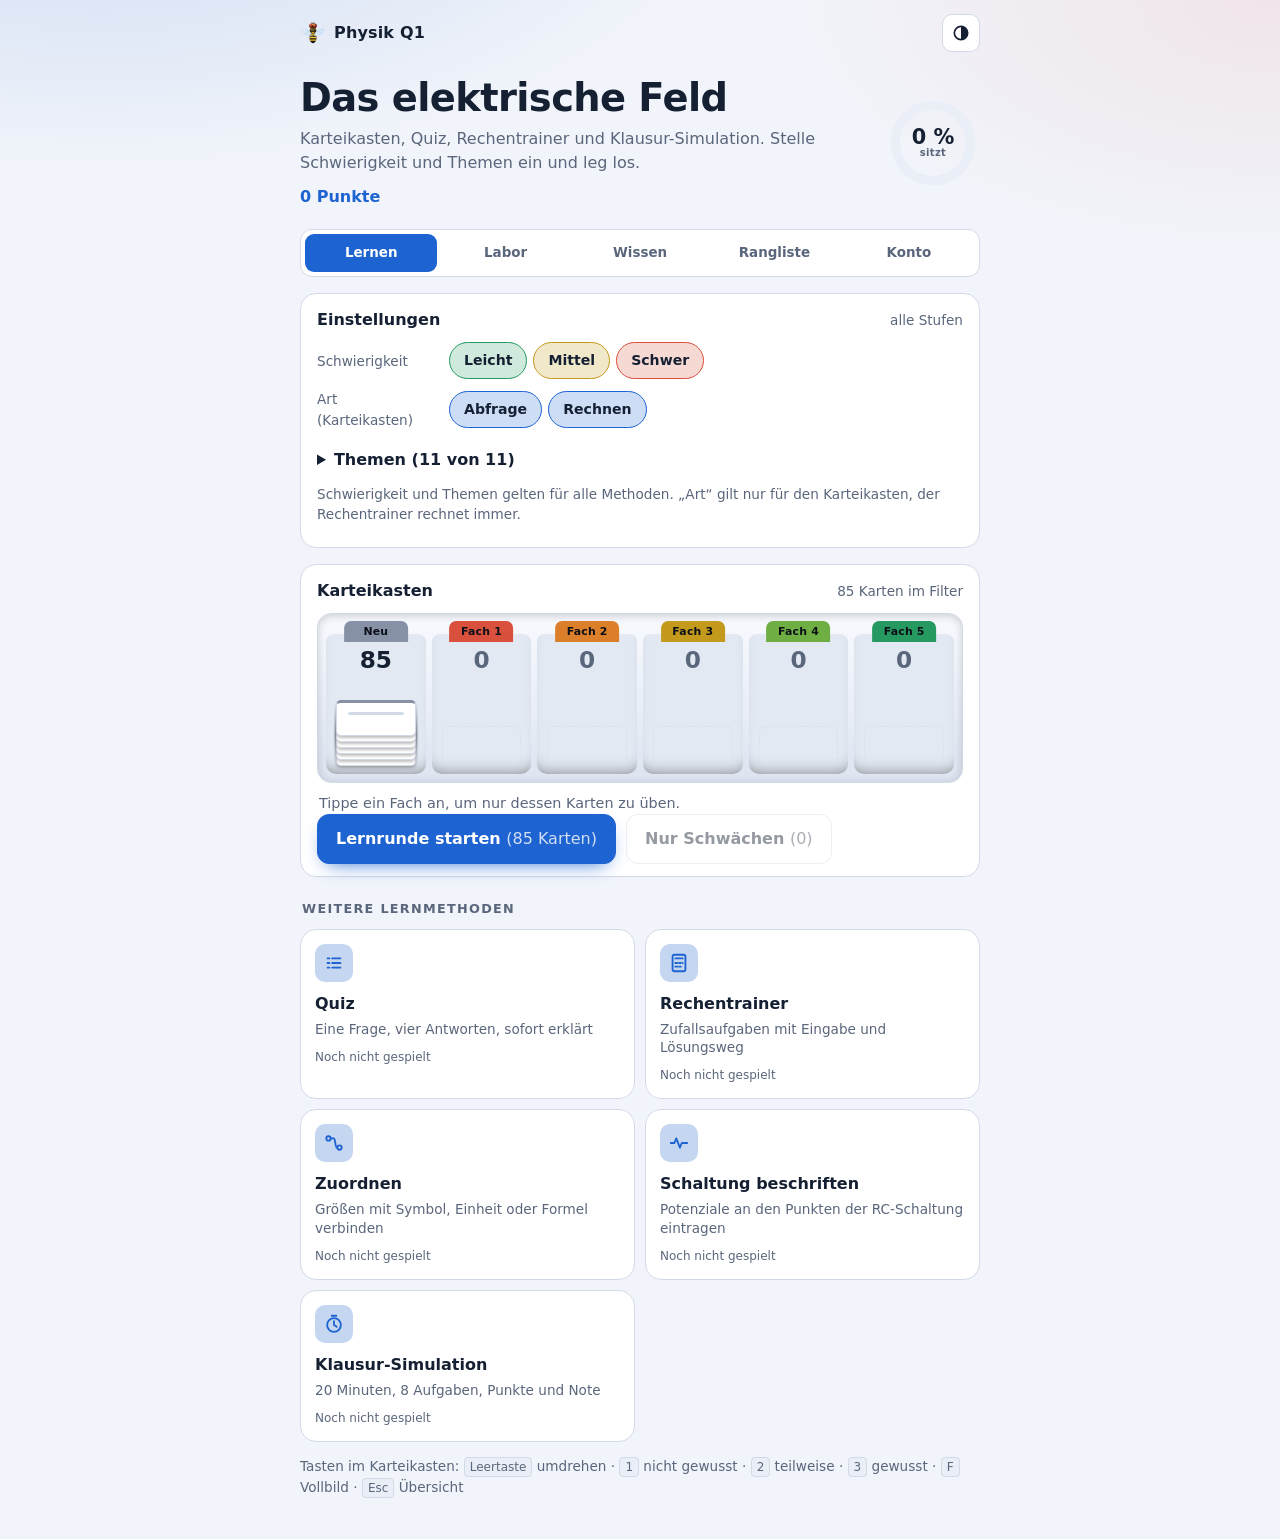
==== commit cd48ab73: "Reihe & Parallel: Plattenladungen groesser Co-Authored-By: Claude Sonnet 5.5 <noreply@anthropic.com>" ====
--- a/public/index.html
+++ b/public/index.html
@@ -157,27 +157,19 @@
 .mini .slot .tab { top: -11px; font-size: .56rem; padding: 2px 3px 1px; min-width: 52%; }
 .mini .slot.sel { transform: none; }
 
-.topics { list-style: none; margin: 0; padding: 0; display: grid; grid-template-columns: repeat(2, minmax(0, 1fr)); gap: 8px; }
-.topics li { min-width: 0; }
-.topic { position: relative; display: grid; grid-template-columns: 1fr auto; gap: 3px 8px; align-items: center; padding: 10px 12px 10px 14px; cursor: pointer; --h: 210; height: 100%; box-sizing: border-box;
-  background: var(--surface-2); border: 1px solid var(--border); border-radius: 12px; overflow: hidden; transition: border-color .15s, background .15s, opacity .15s; opacity: .62; }
-.topic::before { content: ""; position: absolute; left: 0; top: 0; bottom: 0; width: 4px; background: hsl(var(--h) 70% 58%); }
-.topic:hover { opacity: 1; }
-.topic:has(input:checked) { opacity: 1; border-color: hsl(var(--h) 70% 58%); background: color-mix(in srgb, hsl(var(--h) 70% 58%) 13%, var(--surface)); }
-.topic:has(input:focus-visible) { outline: 2px solid var(--accent); outline-offset: 2px; }
-.topic input { position: absolute; opacity: 0; pointer-events: none; }
-.topic .t-name { grid-column: 1 / 3; font-weight: 700; font-size: .88rem; min-width: 0; line-height: 1.25; overflow-wrap: break-word; hyphens: auto; }
-.topic .t-name::after { content: "✓"; display: inline-block; width: 16px; height: 16px; margin-left: 4px; border-radius: 50%; font-size: .66rem; line-height: 16px; text-align: center; vertical-align: 1px; background: hsl(var(--h) 70% 52%); color: #fff; opacity: 0; }
-.topic:has(input:checked) .t-name::after { opacity: 1; }
-.topic .t-sub { grid-column: 1; grid-row: 2; color: var(--fg-dim); font-size: .76rem; min-width: 0; white-space: nowrap; overflow: hidden; text-overflow: ellipsis; }
-.topic .t-stat { grid-column: 2; grid-row: 2; font-size: .78rem; color: var(--fg-dim); font-variant-numeric: tabular-nums; text-align: right; }
-.topic .t-bar { grid-column: 1 / 3; grid-row: 3; height: 5px; background: color-mix(in srgb, var(--fg) 10%, transparent); border-radius: 3px; overflow: hidden; display: flex; margin-top: 2px; }
+.topics { list-style: none; margin: 0; padding: 0; }
+.topics li { border-top: 1px solid var(--border); }
+.topics li:first-child { border-top: 0; }
+.topic { display: grid; grid-template-columns: auto 1fr auto; gap: 4px 12px; align-items: center; padding: 11px 0; cursor: pointer; --h: 210; }
+.topic input { width: 20px; height: 20px; accent-color: var(--accent); margin: 0; }
+.topic .t-name { font-weight: 600; min-width: 0; display: flex; align-items: center; gap: 8px; }
+.topic .t-name::before { content: ""; width: 9px; height: 9px; border-radius: 50%; background: hsl(var(--h) 70% 58%); flex: none; }
+.topic .t-sub { grid-column: 2; color: var(--fg-dim); font-size: .85rem; min-width: 0; }
+.topic .t-stat { grid-column: 3; grid-row: 1; font-size: .85rem; color: var(--fg-dim); font-variant-numeric: tabular-nums; text-align: right; }
+.topic .t-bar { grid-column: 2 / 4; height: 6px; background: var(--surface-2); border-radius: 3px; overflow: hidden; display: flex; }
 .t-bar .g { background: var(--b5); }
 .t-bar .y { background: var(--b3); }
 .t-bar .r { background: var(--b1); }
-.topics-panel .panel-head h2 { display: flex; align-items: baseline; gap: 8px; }
-.topics-panel .mini-actions { display: flex; gap: 14px; }
-@media (min-width: 720px) { .topics { grid-template-columns: repeat(3, minmax(0, 1fr)); } }
 
 .start-actions { display: flex; flex-wrap: wrap; gap: 10px; }
 .btn { background: var(--surface); border: 1px solid var(--border); border-radius: 12px; padding: 12px 18px; font-weight: 600; cursor: pointer; transition: transform .1s, border-color .15s, background .15s; }
@@ -579,63 +571,6 @@
 @media (prefers-reduced-motion: reduce) {
   .hfly .wing, .hfly .blur, .fly-wrap, .fly-shadow { animation: none; }
 }
-
-/* ---------- Taschenrechner ---------- */
-#calc-root[hidden] { display: none; }
-#calc-fab { position: fixed; right: max(14px, env(safe-area-inset-right, 0px)); bottom: max(14px, env(safe-area-inset-bottom, 0px)); z-index: 75; width: 54px; height: 54px; border-radius: 50%; border: 0; cursor: pointer;
-  background: var(--accent); color: var(--accent-ink); display: grid; place-items: center; box-shadow: 0 10px 24px -8px rgba(0, 0, 0, .55); transition: transform .12s; }
-#calc-fab:hover { transform: scale(1.06); }
-#calc-fab.on { background: var(--surface); color: var(--accent); outline: 2px solid var(--accent); }
-#calc { --ck: #3a3f4b; --ck-fn: #2c313b; --ck-op: #566073; --lcd: #cfdcc4; --lcd-fg: #1c261a; --lcd-dim: rgba(28, 38, 26, .55);
-  position: fixed; z-index: 76; right: max(12px, env(safe-area-inset-right, 0px)); bottom: calc(max(14px, env(safe-area-inset-bottom, 0px)) + 62px);
-  width: min(352px, calc(100vw - 16px)); max-height: calc(100dvh - 90px); overflow: auto; box-sizing: border-box;
-  background: linear-gradient(180deg, #2a2e37, #1b1e25); border: 1px solid #0c0e12; border-radius: 18px; padding: 10px 10px 12px; color: #eef1f6;
-  box-shadow: 0 24px 60px rgba(0, 0, 0, .55), inset 0 1px 0 rgba(255, 255, 255, .08); font-family: var(--font); touch-action: manipulation; -webkit-user-select: none; user-select: none; }
-#calc[hidden] { display: none; }
-:root:not([data-theme="light"]) #calc { --lcd: #1a2a21; --lcd-fg: #a9f0bd; --lcd-dim: rgba(169, 240, 189, .55); }
-@media (prefers-color-scheme: light) { :root:not([data-theme="dark"]) #calc { --lcd: #cfdcc4; --lcd-fg: #1c261a; --lcd-dim: rgba(28, 38, 26, .55); } }
-:root[data-theme="dark"] #calc { --lcd: #1a2a21; --lcd-fg: #a9f0bd; --lcd-dim: rgba(169, 240, 189, .55); }
-.c-head { display: flex; align-items: center; gap: 8px; padding: 0 2px 8px; cursor: grab; touch-action: none; }
-.c-brand { font-weight: 800; letter-spacing: .08em; font-size: .78rem; color: #c8cfdb; white-space: nowrap; }
-.c-brand b { color: #5aa9ff; } .c-brand i { font-weight: 600; color: #8b93a3; margin-left: 4px; }
-.c-solar { flex: 1; height: 16px; border-radius: 4px; background: repeating-linear-gradient(90deg, #3b2a1e 0 12px, #1d1510 12px 14px); opacity: .85; border: 1px solid #0c0e12; }
-.c-ic { appearance: none; width: 30px; height: 30px; border-radius: 8px; border: 0; background: #2f343e; color: #d7dce6; display: grid; place-items: center; cursor: pointer; }
-.c-ic:hover { background: #3b4150; }
-.c-lcd { background: var(--lcd); color: var(--lcd-fg); border-radius: 8px; padding: 6px 10px 8px; box-shadow: inset 0 3px 8px rgba(0, 0, 0, .45); margin-bottom: 10px; font-variant-numeric: tabular-nums; }
-.c-flags { display: flex; gap: 10px; font-size: .62rem; font-weight: 700; letter-spacing: .06em; color: var(--lcd-dim); }
-.c-flags span { opacity: .35; } .c-flags span.on, .c-flags [data-f="mode"], .c-flags [data-f="fmt"] { opacity: .9; }
-.c-expr { font-family: ui-monospace, "SF Mono", Menlo, Consolas, monospace; font-size: 1.05rem; min-height: 1.5em; line-height: 1.5; white-space: nowrap; overflow-x: auto; scrollbar-width: none; text-align: right; }
-.c-expr::-webkit-scrollbar { display: none; }
-.c-expr sup, .c-res sup { font-size: .68em; line-height: 0; }
-.c-res { font-family: ui-monospace, "SF Mono", Menlo, Consolas, monospace; font-size: 1.9rem; font-weight: 600; text-align: right; line-height: 1.25; white-space: nowrap; overflow-x: auto; scrollbar-width: none; }
-.c-res.err { font-size: 1.1rem; color: #b3261e; padding: 8px 0; }
-:root:not([data-theme="light"]) .c-res.err { color: #ff8a80; }
-.c-keys { display: grid; grid-template-columns: repeat(5, 1fr); gap: 6px; }
-.ck { position: relative; appearance: none; border: 0; border-radius: 9px; height: 40px; background: var(--ck); color: #f1f3f7; font: 600 1rem var(--font); cursor: pointer; box-shadow: 0 2px 0 rgba(0, 0, 0, .55); padding: 0; transition: transform .05s, filter .1s; }
-.ck:active { transform: translateY(2px); box-shadow: 0 0 0 rgba(0, 0, 0, 0); filter: brightness(1.2); }
-.ck:focus-visible { outline: 2px solid #5aa9ff; outline-offset: 1px; }
-.ck small { position: absolute; top: 1px; left: 0; right: 0; text-align: center; font-size: .56rem; font-weight: 700; color: #f2b84b; line-height: 1.2; }
-.ck.mode, .ck.fn { background: var(--ck-fn); font-size: .86rem; }
-.ck.mode { font-size: .74rem; letter-spacing: .02em; color: #c4cada; }
-.ck.fn small { top: 2px; } .ck.fn span { display: block; margin-top: 8px; }
-.ck.mode span { margin-top: 0; }
-.ck.num { background: #4a505e; font-size: 1.15rem; }
-.ck.op { background: var(--ck-op); font-size: 1.2rem; }
-.ck.del { background: #c1502f; } .ck.eq { background: #2f7de1; font-size: 1.3rem; }
-.ck.act { background: #f2b84b; color: #20170a; }
-.ck.sh small { color: #ffd27a; text-shadow: 0 0 6px rgba(242, 184, 75, .55); }
-.c-pop { position: absolute; left: 10px; right: 10px; top: 92px; bottom: 12px; z-index: 3; background: #20242c; border: 1px solid #0c0e12; border-radius: 12px; overflow: auto; box-shadow: 0 10px 30px rgba(0, 0, 0, .6); padding: 6px; }
-.c-pop[hidden] { display: none; }
-.c-pop-h { display: flex; justify-content: space-between; align-items: center; font-weight: 700; font-size: .8rem; color: #aab2c2; padding: 6px 8px; }
-.c-clear { appearance: none; border: 0; background: transparent; color: #8fb6ff; font-weight: 600; cursor: pointer; font-size: .78rem; }
-.c-row { appearance: none; display: grid; grid-template-columns: 34px 1fr; gap: 0 8px; width: 100%; text-align: left; background: transparent; border: 0; border-top: 1px solid #2d323d; color: #eef1f6; padding: 8px; cursor: pointer; border-radius: 8px; font: inherit; }
-.c-row:hover { background: #2b303b; }
-.c-row b { grid-row: 1 / 3; align-self: center; font-size: 1rem; color: #8fb6ff; }
-.c-row span { font-size: .78rem; color: #c3c9d6; } .c-row em { font-style: normal; font-size: .74rem; color: #8b93a3; font-variant-numeric: tabular-nums; }
-.c-row.hist { grid-template-columns: 1fr; } .c-row.hist .he { font-family: ui-monospace, Menlo, Consolas, monospace; font-size: .86rem; color: #c3c9d6; overflow-x: auto; white-space: nowrap; } .c-row.hist em { font-size: .95rem; color: #a9f0bd; }
-.c-none { color: #8b93a3; font-size: .85rem; padding: 10px; margin: 0; }
-@media (max-width: 380px) { .ck { height: 37px; } .c-res { font-size: 1.6rem; } }
-@media (max-height: 640px) { .ck { height: 34px; } .ck.fn span { margin-top: 6px; } }
 </style></head><body>
   <div id="splash" class="splash" role="status" aria-label="App wird geladen">
     <div class="splash-in">
@@ -741,14 +676,6 @@
 
       <!-- Tab: Lernen -->
       <div class="tabpane" id="tab-learn">
-        <div class="panel topics-panel">
-          <div class="panel-head">
-            <h2>Themen <span class="fine nomargin" id="topics-sel"></span></h2>
-            <span class="mini-actions"><button type="button" id="sel-all" class="link">Alle</button><button type="button" id="sel-none" class="link">Keine</button></span>
-          </div>
-          <ul id="topic-list" class="topics"></ul>
-        </div>
-
         <div class="panel filter">
           <div class="panel-head"><h2>Einstellungen</h2><span class="fine nomargin" id="filter-summary"></span></div>
           <div class="frow">
@@ -766,14 +693,12 @@
               <button type="button" class="chip" data-kind="rechnen" aria-pressed="true">Rechnen</button>
             </div>
           </div>
-          <div class="frow">
-            <span class="flabel">Taschenrechner</span>
-            <div class="chips" id="chips-calc" role="group" aria-label="Taschenrechner">
-              <button type="button" class="chip" data-calc="1" aria-pressed="true">Mit</button>
-              <button type="button" class="chip" data-calc="0" aria-pressed="false">Ohne</button>
-            </div>
-          </div>
-          <p class="fine tight">Schwierigkeit und Themen gelten für alle Methoden. „Art“ gilt nur für den Karteikasten, der Rechentrainer rechnet immer. „Ohne“ blendet den Taschenrechner überall aus (wie in der Klausur ohne GTR).</p>
+          <details class="topics-details">
+            <summary>Themen <span id="topics-sel"></span></summary>
+            <div class="mini-actions"><button type="button" id="sel-all" class="link">Alle</button><button type="button" id="sel-none" class="link">Keine</button></div>
+            <ul id="topic-list" class="topics"></ul>
+          </details>
+          <p class="fine tight">Schwierigkeit und Themen gelten für alle Methoden. „Art“ gilt nur für den Karteikasten, der Rechentrainer rechnet immer.</p>
         </div>
 
         <div class="panel drawer-panel">
@@ -2314,425 +2239,6 @@
 })();
 
 ;
-/* Taschenrechner (wissenschaftlich, Casio-Stil). Eigener Parser, kein eval.
-   Außen: window.PHYS_CALC.enable(true|false) blendet den Rechner ein oder aus. */
-(function () {
-  "use strict";
-  const SKEY = "physikq1.calc";
-  let st = { deg: true, sci: false, mem: 0, hist: [], x: null, y: null };
-  try { Object.assign(st, JSON.parse(localStorage.getItem(SKEY) || "{}")); } catch (e) { /* ohne Speicher */ }
-  const persist = () => { try { localStorage.setItem(SKEY, JSON.stringify({ deg: st.deg, sci: st.sci, mem: st.mem, hist: st.hist.slice(0, 30), x: st.x, y: st.y })); } catch (e) { /* ignorieren */ } };
-
-  // ---------------------------------------------------------------- Rechnen
-  const CONST = [
-    ["ε₀", "Elektrische Feldkonstante", 8.8541878128e-12, "F/m"],
-    ["e", "Elementarladung", 1.602176634e-19, "C"],
-    ["k", "Coulomb-Konstante 1/(4πε₀)", 8.9875517923e9, "N·m²/C²"],
-    ["g", "Ortsfaktor", 9.81, "m/s²"],
-    ["mₑ", "Elektronenmasse", 9.1093837015e-31, "kg"],
-    ["mₚ", "Protonenmasse", 1.67262192369e-27, "kg"],
-    ["c", "Lichtgeschwindigkeit", 299792458, "m/s"],
-    ["µ₀", "Magnetische Feldkonstante", 1.25663706212e-6, "N/A²"],
-    ["h", "Planck-Konstante", 6.62607015e-34, "J·s"],
-    ["Nₐ", "Avogadro-Konstante", 6.02214076e23, "1/mol"]
-  ];
-  const FUN = { sin: 1, cos: 1, tan: 1, asin: 1, acos: 1, atan: 1, log: 1, ln: 1, sqrt: 1, cbrt: 1, tenx: 1, expx: 1 };
-
-  function fact(n) {
-    if (n < 0 || Math.abs(n - Math.round(n)) > 1e-12 || n > 170) throw new Error("Math-Fehler");
-    let r = 1; for (let i = 2; i <= Math.round(n); i++) r *= i; return r;
-  }
-  function evaluate(src, ans) {
-    // Tokenizer
-    const toks = []; let i = 0;
-    while (i < src.length) {
-      const rest = src.slice(i);
-      let m = /^(\d+\.?\d*|\.\d+)(E[+-]?\d+)?/.exec(rest);
-      if (m) { toks.push({ t: "n", v: parseFloat(m[0].replace("E", "e")) }); i += m[0].length; continue; }
-      m = /^(asin|acos|atan|sin|cos|tan|log|ln|sqrt|cbrt|tenx|expx|pi|Ans|X|Y)/.exec(rest);
-      if (m) { toks.push({ t: FUN[m[1]] ? "f" : "c", v: m[1] }); i += m[1].length; if (FUN[m[1]]) { if (src[i] === "(") i++; } continue; }
-      const ch = src[i];
-      if ("+-*/^~()!%e".includes(ch)) { toks.push({ t: ch === "e" ? "c" : "o", v: ch }); i++; continue; }
-      throw new Error("Syntax-Fehler");
-    }
-    let p = 0;
-    const peek = () => toks[p];
-    const toRad = x => (st.deg ? x * Math.PI / 180 : x);
-    const fromRad = x => (st.deg ? x * 180 / Math.PI : x);
-    function applyF(f, x) {
-      switch (f) {
-        case "sin": { const r = Math.sin(toRad(x)); return st.deg && Math.abs(x % 180) === 0 ? 0 : r; }
-        case "cos": return st.deg && Math.abs((x - 90) % 180) === 0 ? 0 : Math.cos(toRad(x));
-        case "tan": if (st.deg && Math.abs((x - 90) % 180) === 0) throw new Error("Math-Fehler"); return st.deg && x % 180 === 0 ? 0 : Math.tan(toRad(x));
-        case "asin": if (Math.abs(x) > 1) throw new Error("Math-Fehler"); return fromRad(Math.asin(x));
-        case "acos": if (Math.abs(x) > 1) throw new Error("Math-Fehler"); return fromRad(Math.acos(x));
-        case "atan": return fromRad(Math.atan(x));
-        case "log": if (x <= 0) throw new Error("Math-Fehler"); return Math.log10(x);
-        case "ln": if (x <= 0) throw new Error("Math-Fehler"); return Math.log(x);
-        case "sqrt": if (x < 0) throw new Error("Math-Fehler"); return Math.sqrt(x);
-        case "cbrt": return Math.cbrt(x);
-        case "tenx": return Math.pow(10, x);
-        case "expx": return Math.exp(x);
-      }
-    }
-    function expr() {
-      let v = term();
-      for (;;) {
-        const t = peek();
-        if (t && t.t === "o" && (t.v === "+" || t.v === "-")) { p++; const r = term(); v = t.v === "+" ? v + r : v - r; } else return v;
-      }
-    }
-    function startsFactor(t) { return t && (t.t === "n" || t.t === "c" || t.t === "f" || (t.t === "o" && t.v === "(")); }
-    function term() {
-      let v = unary();
-      for (;;) {
-        const t = peek();
-        if (t && t.t === "o" && (t.v === "*" || t.v === "/")) {
-          p++; const r = unary();
-          if (t.v === "/" && r === 0) throw new Error("Math-Fehler: Division durch 0");
-          v = t.v === "*" ? v * r : v / r;
-        } else if (startsFactor(t)) { v = v * unary(); } // 2π, 2(3), 3sin(…)
-        else return v;
-      }
-    }
-    function unary() {
-      const t = peek();
-      if (t && t.t === "o" && (t.v === "-" || t.v === "+")) { p++; const v = unary(); return t.v === "-" ? -v : v; }
-      return power();
-    }
-    function power() {
-      let b = postfix();
-      const t = peek();
-      if (t && t.t === "o" && t.v === "^") {
-        p++;
-        const e = unarySignedPower(); // rechtsassoziativ, erlaubt 2^-3
-        const r = Math.pow(b, e);
-        if (!isFinite(r) && isFinite(b) && isFinite(e)) throw new Error("Math-Fehler");
-        return r;
-      }
-      if (t && t.t === "o" && t.v === "~") { // n ˣ√ x  =  x^(1/n)
-        p++; const x = unarySignedPower();
-        if (b === 0) throw new Error("Math-Fehler");
-        if (x < 0 && Math.abs(b % 2) === 1) return -Math.pow(-x, 1 / b);
-        if (x < 0) throw new Error("Math-Fehler");
-        return Math.pow(x, 1 / b);
-      }
-      return b;
-    }
-    function unarySignedPower() {
-      const t = peek();
-      if (t && t.t === "o" && (t.v === "-" || t.v === "+")) { p++; const v = unarySignedPower(); return t.v === "-" ? -v : v; }
-      return power();
-    }
-    function postfix() {
-      let v = primary();
-      for (;;) {
-        const t = peek();
-        if (t && t.t === "o" && t.v === "!") { p++; v = fact(v); }
-        else if (t && t.t === "o" && t.v === "%") { p++; v = v / 100; }
-        else return v;
-      }
-    }
-    function primary() {
-      const t = toks[p++];
-      if (!t) throw new Error("Syntax-Fehler");
-      if (t.t === "n") return t.v;
-      if (t.t === "c") {
-        if (t.v === "pi") return Math.PI;
-        if (t.v === "e") return Math.E;
-        if (t.v === "Ans") return ans;
-        if (t.v === "X") return st.x == null ? 0 : st.x;
-        if (t.v === "Y") return st.y == null ? 0 : st.y;
-      }
-      if (t.t === "f") { const x = parenBody(); return applyF(t.v, x); }
-      if (t.t === "o" && t.v === "(") { const x = parenBody(); return x; }
-      throw new Error("Syntax-Fehler");
-    }
-    // Innenteil bis ")" – fehlende Klammern am Ende werden automatisch geschlossen
-    function parenBody() {
-      const v = expr();
-      const t = peek();
-      if (t && t.t === "o" && t.v === ")") p++;
-      return v;
-    }
-    const r = expr();
-    if (p < toks.length) throw new Error("Syntax-Fehler");
-    if (!isFinite(r) || isNaN(r)) throw new Error("Math-Fehler");
-    return r;
-  }
-
-  // ---------------------------------------------------------------- Format
-  const esc = s => String(s).replace(/&/g, "&amp;").replace(/</g, "&lt;");
-  function sciParts(x, sig) {
-    const e = Math.floor(Math.log10(Math.abs(x)));
-    let m = x / Math.pow(10, e), ee = e;
-    let ms = m.toPrecision(sig);
-    if (Math.abs(parseFloat(ms)) >= 10) { ee++; ms = (m / 10).toPrecision(sig); }
-    return { m: ms.replace(/\.?0+$/, "").replace(".", ","), e: ee };
-  }
-  function fmt(x) { // liefert HTML
-    if (x === 0) return "0";
-    const a = Math.abs(x);
-    if (st.sci || a < 1e-4 || a >= 1e10) {
-      const q = sciParts(x, st.sci ? 4 : 10);
-      return q.m + "·10<sup>" + q.e + "</sup>";
-    }
-    let s = parseFloat(x.toPrecision(10)).toString();
-    if (s.includes("e")) { const q = sciParts(x, 10); return q.m + "·10<sup>" + q.e + "</sup>"; }
-    return s.replace(".", ",");
-  }
-  function plainNum(x) { // für Verlauf/Einfügen: Zahl als Eingabe-Zeichenfolge
-    const s = parseFloat(x.toPrecision(12)).toString();
-    return s.replace("e+", "E").replace("e-", "E-");
-  }
-
-  // ---------------------------------------------------------------- Zustand der Eingabe
-  // Jeder Token: { d: Anzeige (HTML), v: Wert für den Parser, k: Art }
-  let toks = [], justEvaluated = false, shift = false, lastAns = 0, resultHtml = "", errMsg = "", enabled = true, open = false;
-  const T = (d, v, k) => ({ d, v, k: k || "x" });
-  const FUNC_T = {
-    sin: T("sin(", "sin(", "f"), cos: T("cos(", "cos(", "f"), tan: T("tan(", "tan(", "f"),
-    asin: T("sin⁻¹(", "asin(", "f"), acos: T("cos⁻¹(", "acos(", "f"), atan: T("tan⁻¹(", "atan(", "f"),
-    log: T("log(", "log(", "f"), ln: T("ln(", "ln(", "f"), tenx: T("10<sup>(</sup>", "tenx(", "f"), expx: T("e<sup>(</sup>", "expx(", "f"),
-    sqrt: T("√(", "sqrt(", "f"), cbrt: T("³√(", "cbrt(", "f")
-  };
-  const isDigit = t => t && t.k === "d";
-  function renderExpr() {
-    let h = "", inExp = false, first = false;
-    toks.forEach(t => {
-      if (t.k === "E") { h += "·10"; inExp = true; first = true; return; }
-      if (inExp && (isDigit(t) || (first && t.v === "-"))) { h += "<sup>" + t.d + "</sup>"; first = false; return; }
-      inExp = false; h += t.d;
-    });
-    return h;
-  }
-
-  // ---------------------------------------------------------------- Oberfläche
-  const root = document.createElement("div");
-  root.id = "calc-root";
-  root.innerHTML =
-    '<button type="button" id="calc-fab" aria-label="Taschenrechner öffnen" aria-expanded="false" title="Taschenrechner (Taste C)">' +
-      '<svg viewBox="0 0 24 24" width="26" height="26" aria-hidden="true"><rect x="5" y="2.5" width="14" height="19" rx="2.5" fill="none" stroke="currentColor" stroke-width="2"/><rect x="8" y="5.5" width="8" height="3.5" rx=".8" fill="currentColor"/><g fill="currentColor"><circle cx="8.8" cy="13" r="1.1"/><circle cx="12" cy="13" r="1.1"/><circle cx="15.2" cy="13" r="1.1"/><circle cx="8.8" cy="16.6" r="1.1"/><circle cx="12" cy="16.6" r="1.1"/><circle cx="15.2" cy="16.6" r="1.1"/></g></svg>' +
-    "</button>" +
-    '<section id="calc" role="dialog" aria-label="Taschenrechner" hidden>' +
-      '<header class="c-head" id="calc-drag">' +
-        '<span class="c-brand">PHYS<b>·</b>CALC <i>fx</i></span>' +
-        '<span class="c-solar" aria-hidden="true"></span>' +
-        '<button type="button" class="c-ic" data-act="hist" aria-label="Verlauf" title="Verlauf"><svg viewBox="0 0 24 24" width="18" height="18"><path d="M12 7v5l3 2M4 12a8 8 0 1 0 2.5-5.8M4 4v4h4" fill="none" stroke="currentColor" stroke-width="2" stroke-linecap="round" stroke-linejoin="round"/></svg></button>' +
-        '<button type="button" class="c-ic" data-act="close" aria-label="Schließen" title="Schließen (Esc)"><svg viewBox="0 0 24 24" width="18" height="18"><path d="M6 6l12 12M18 6L6 18" stroke="currentColor" stroke-width="2.4" stroke-linecap="round"/></svg></button>' +
-      "</header>" +
-      '<div class="c-lcd" aria-live="polite">' +
-        '<div class="c-flags"><span data-f="shift">2nd</span><span data-f="mode">DEG</span><span data-f="fmt">NORM</span><span data-f="mem">M</span></div>' +
-        '<div class="c-expr" id="c-expr"></div>' +
-        '<div class="c-res" id="c-res">0</div>' +
-      "</div>" +
-      '<div class="c-pop" id="c-pop" hidden></div>' +
-      '<div class="c-keys" id="c-keys"></div>' +
-    "</section>";
-  document.body.appendChild(root);
-  const $ = s => root.querySelector(s);
-  const panel = $("#calc"), fab = $("#calc-fab"), exprEl = $("#c-expr"), resEl = $("#c-res"), pop = $("#c-pop");
-
-  // Tasten: [Beschriftung, 2nd-Beschriftung, Aktion, 2nd-Aktion, Klasse]
-  const KEYS = [
-    ["2nd", "", "shift", "", "mode"], ["DEG", "", "deg", "", "mode"], ["NORM", "", "fmt", "", "mode"], ["π", "e", "pi", "e", "fn"], ["Konst", "", "const", "", "mode"],
-    ["sin", "sin⁻¹", "f:sin", "f:asin", "fn"], ["cos", "cos⁻¹", "f:cos", "f:acos", "fn"], ["tan", "tan⁻¹", "f:tan", "f:atan", "fn"], ["log", "10ˣ", "f:log", "f:tenx", "fn"], ["ln", "eˣ", "f:ln", "f:expx", "fn"],
-    ["x²", "x³", "t:^2", "t:^3", "fn"], ["xʸ", "ˣ√y", "t:^", "t:~", "fn"], ["√", "³√", "f:sqrt", "f:cbrt", "fn"], ["(", "", "t:(", "", "fn"], [")", "", "t:)", "", "fn"],
-    ["x⁻¹", "", "t:^-1", "", "fn"], ["n!", "", "t:!", "", "fn"], ["%", "", "t:%", "", "fn"], ["M+", "M−", "m+", "m-", "fn"], ["MR", "MC", "mr", "mc", "fn"],
-    ["7", "", "d:7", "", "num"], ["8", "", "d:8", "", "num"], ["9", "", "d:9", "", "num"], ["DEL", "", "del", "", "del"], ["AC", "", "ac", "", "del"],
-    ["4", "", "d:4", "", "num"], ["5", "", "d:5", "", "num"], ["6", "", "d:6", "", "num"], ["×", "", "o:*", "", "op"], ["÷", "", "o:/", "", "op"],
-    ["1", "", "d:1", "", "num"], ["2", "", "d:2", "", "num"], ["3", "", "d:3", "", "num"], ["+", "", "o:+", "", "op"], ["−", "", "o:-", "", "op"],
-    ["0", "", "d:0", "", "num"], [",", "", "d:.", "", "num"], ["×10ˣ", "", "exp", "", "fn"], ["Ans", "", "ans", "", "fn"], ["=", "", "eq", "", "eq"]
-  ];
-  $("#c-keys").innerHTML = KEYS.map((k, i) =>
-    '<button type="button" class="ck ' + k[4] + '" data-i="' + i + '">' + (k[1] ? '<small>' + k[1] + "</small>" : "") + "<span>" + k[0] + "</span></button>").join("");
-
-  function updateFlags() {
-    root.querySelector('[data-f="shift"]').classList.toggle("on", shift);
-    root.querySelector('[data-f="mode"]').textContent = st.deg ? "DEG" : "RAD";
-    root.querySelector('[data-f="fmt"]').textContent = st.sci ? "SCI" : "NORM";
-    root.querySelector('[data-f="mem"]').classList.toggle("on", !!st.mem);
-    const set = (i, txt) => { const b = root.querySelector('.ck[data-i="' + i + '"] span'); if (b) b.textContent = txt; };
-    set(1, st.deg ? "DEG" : "RAD"); set(2, st.sci ? "SCI" : "NORM");
-    root.querySelector('.ck[data-i="0"]').classList.toggle("act", shift);
-    root.querySelectorAll(".ck").forEach(b => b.classList.toggle("sh", shift));
-  }
-  function show() {
-    exprEl.innerHTML = renderExpr() || "&nbsp;";
-    if (errMsg) { resEl.textContent = errMsg; resEl.classList.add("err"); }
-    else { resEl.innerHTML = resultHtml || "0"; resEl.classList.remove("err"); }
-    exprEl.scrollLeft = exprEl.scrollWidth;
-    updateFlags();
-  }
-  function srcOf() { return toks.map(t => t.v).join(""); }
-  function liveCalc() { // Vorschau, solange man tippt
-    errMsg = "";
-    if (!toks.length) { resultHtml = justEvaluated ? resultHtml : ""; return; }
-    try { resultHtml = fmt(evaluate(srcOf(), lastAns)); } catch (e) { /* unvollständig: Ergebnis bleibt stehen */ }
-  }
-  function insertTok(t, startsNew) {
-    if (justEvaluated) {
-      justEvaluated = false;
-      if (!startsNew) toks = [T("Ans", "Ans", "c")]; // Rechnen mit dem letzten Ergebnis weiter
-      else toks = [];
-    }
-    errMsg = "";
-    toks.push(t);
-    liveCalc(); show();
-  }
-  function equals() {
-    if (!toks.length) return;
-    try {
-      const v = evaluate(srcOf(), lastAns);
-      const disp = renderExpr();
-      resultHtml = fmt(v);
-      st.hist.unshift({ e: disp, r: resultHtml, v: plainNum(v) });
-      st.hist = st.hist.slice(0, 30);
-      lastAns = v; justEvaluated = true; errMsg = "";
-      persist();
-    } catch (e) { errMsg = e.message || "Fehler"; }
-    show();
-  }
-  function setShift(v) { shift = v; updateFlags(); }
-  function memAdd(sign) {
-    let v;
-    try { v = toks.length ? evaluate(srcOf(), lastAns) : lastAns; } catch (e) { errMsg = "Math-Fehler"; show(); return; }
-    st.mem += sign * v; persist(); updateFlags();
-  }
-  function act(a) {
-    if (a === "shift") { setShift(!shift); return; }
-    const was = shift; setShift(false);
-    if (a === "deg") { st.deg = !st.deg; persist(); liveCalc(); show(); return; }
-    if (a === "fmt") { st.sci = !st.sci; persist(); if (justEvaluated) { try { resultHtml = fmt(lastAns); } catch (e) { /* */ } } else liveCalc(); show(); return; }
-    if (a === "const") { togglePop("const"); return; }
-    if (a === "pi") { insertTok(was ? T("e", "e", "c") : T("π", "pi", "c"), true); return; }
-    if (a === "e") { insertTok(T("e", "e", "c"), true); return; }
-    if (a === "ac") { toks = []; resultHtml = ""; errMsg = ""; justEvaluated = false; show(); return; }
-    if (a === "del") {
-      if (justEvaluated) { toks = []; resultHtml = ""; justEvaluated = false; show(); return; }
-      toks.pop(); errMsg = ""; resultHtml = ""; liveCalc(); show(); return;
-    }
-    if (a === "eq") { equals(); return; }
-    if (a === "ans") { insertTok(T("Ans", "Ans", "c"), true); return; }
-    if (a === "exp") {
-      const last = toks[toks.length - 1];
-      if (justEvaluated || !(last && (isDigit(last) || last.d === ")"))) insertTok(T("1", "1", "d"), true);
-      insertTok(T("·10", "E", "E"), false); return;
-    }
-    if (a === "m+") { memAdd(1); return; }
-    if (a === "m-") { memAdd(-1); return; }
-    if (a === "mc") { st.mem = 0; persist(); updateFlags(); return; }
-    if (a === "mr") { insertTok(T(esc(fmt(st.mem).replace(/<[^>]+>/g, "")), "(" + plainNum(st.mem) + ")", "c"), true); return; }
-    const [k, arg] = [a.slice(0, a.indexOf(":")), a.slice(a.indexOf(":") + 1)];
-    if (k === "d") { insertTok(T(arg === "." ? "," : arg, arg, "d"), true); return; }
-    if (k === "o") { // Operator: nach "=" mit Ans weiterrechnen
-      insertTok(T(arg === "*" ? "×" : arg === "/" ? "÷" : arg === "-" ? "−" : arg, arg, "o"), false); return;
-    }
-    if (k === "f") { insertTok(FUNC_T[arg], true); return; }
-    if (k === "t") {
-      const map = { "^2": ["<sup>2</sup>", "^2"], "^3": ["<sup>3</sup>", "^3"], "^-1": ["<sup>−1</sup>", "^(-1)"], "^": ["^", "^"], "~": ["ˣ√", "~"], "!": ["!", "!"], "%": ["%", "%"], "(": ["(", "("], ")": [")", ")"] };
-      const m = map[arg];
-      insertTok(T(m[0], m[1], "o"), arg === "(");
-      return;
-    }
-  }
-
-  $("#c-keys").addEventListener("click", e => {
-    const b = e.target.closest(".ck"); if (!b) return;
-    const k = KEYS[+b.dataset.i];
-    const a = shift && k[3] ? k[3] : k[2];
-    closePop();
-    act(a);
-  });
-
-  // Popups: Konstanten und Verlauf
-  function closePop() { pop.hidden = true; pop.dataset.kind = ""; }
-  function togglePop(kind) {
-    if (!pop.hidden && pop.dataset.kind === kind) { closePop(); return; }
-    pop.dataset.kind = kind; pop.hidden = false;
-    if (kind === "const") {
-      pop.innerHTML = '<div class="c-pop-h">Konstanten einfügen</div>' + CONST.map((c, i) =>
-        '<button type="button" class="c-row" data-const="' + i + '"><b>' + c[0] + "</b><span>" + c[1] + '</span><em>' + fmt(c[2]) + " " + c[3] + "</em></button>").join("");
-    } else {
-      pop.innerHTML = '<div class="c-pop-h">Verlauf <button type="button" class="c-clear" data-clear="1">Leeren</button></div>' +
-        (st.hist.length ? st.hist.map((h, i) => '<button type="button" class="c-row hist" data-hist="' + i + '"><span class="he">' + h.e + '</span><em>= ' + h.r + "</em></button>").join("") : '<p class="c-none">Noch nichts gerechnet.</p>');
-    }
-  }
-  pop.addEventListener("click", e => {
-    const c = e.target.closest("[data-const]");
-    if (c) { const k = CONST[+c.dataset.const]; insertTok(T(k[0], "(" + plainNum(k[2]) + ")", "c"), true); closePop(); return; }
-    const h = e.target.closest("[data-hist]");
-    if (h) { const x = st.hist[+h.dataset.hist]; insertTok(T(x.r, "(" + x.v + ")", "c"), true); closePop(); return; }
-    if (e.target.closest("[data-clear]")) { st.hist = []; persist(); togglePop("hist"); togglePop("hist"); }
-  });
-
-  // Öffnen, Schließen, Ziehen
-  function setOpen(v) {
-    open = v && enabled;
-    panel.hidden = !open;
-    fab.setAttribute("aria-expanded", String(open));
-    fab.classList.toggle("on", open);
-    if (!open) closePop();
-    if (open) show();
-  }
-  fab.addEventListener("click", () => setOpen(!open));
-  root.querySelector('[data-act="close"]').addEventListener("click", () => setOpen(false));
-  root.querySelector('[data-act="hist"]').addEventListener("click", () => togglePop("hist"));
-  exprEl.addEventListener("click", () => closePop());
-
-  // Verschieben am Kopf (Maus und Touch)
-  (function drag() {
-    const h = $("#calc-drag"); let sx, sy, ox, oy, on = false;
-    h.addEventListener("pointerdown", e => {
-      if (e.target.closest("button")) return;
-      const r = panel.getBoundingClientRect(); on = true; sx = e.clientX; sy = e.clientY; ox = r.left; oy = r.top;
-      h.setPointerCapture(e.pointerId);
-    });
-    h.addEventListener("pointermove", e => {
-      if (!on) return;
-      const w = panel.offsetWidth, hh = panel.offsetHeight;
-      const x = Math.min(Math.max(0, ox + e.clientX - sx), innerWidth - w);
-      const y = Math.min(Math.max(0, oy + e.clientY - sy), innerHeight - hh);
-      panel.style.left = x + "px"; panel.style.top = y + "px"; panel.style.right = "auto"; panel.style.bottom = "auto";
-    });
-    const end = () => { on = false; };
-    h.addEventListener("pointerup", end); h.addEventListener("pointercancel", end);
-  })();
-
-  // Tastatur (nur wenn kein Eingabefeld der Seite den Fokus hat)
-  document.addEventListener("keydown", e => {
-    const tg = e.target, typing = tg && (tg.tagName === "INPUT" || tg.tagName === "TEXTAREA" || tg.isContentEditable);
-    if (!enabled || e.ctrlKey || e.metaKey || e.altKey) return;
-    if (!open) { if (!typing && (e.key === "c" || e.key === "C") && !document.querySelector(".dlg:not([hidden])")) { setOpen(true); e.preventDefault(); } return; }
-    if (e.key === "Escape") { if (!pop.hidden) closePop(); else setOpen(false); return; }
-    if (typing && !panel.contains(tg)) return;
-    if (tg && tg.tagName === "BUTTON" && (e.key === "Enter" || e.key === " ")) return; // Taste auslösen lassen
-    const k = e.key; let a = null;
-    if (/^[0-9]$/.test(k)) a = "d:" + k;
-    else if (k === "." || k === ",") a = "d:.";
-    else if (k === "+") a = "o:+"; else if (k === "-") a = "o:-"; else if (k === "*") a = "o:*"; else if (k === "/") a = "o:/";
-    else if (k === "^") a = "t:^"; else if (k === "(") a = "t:("; else if (k === ")") a = "t:)"; else if (k === "!") a = "t:!"; else if (k === "%") a = "t:%";
-    else if (k === "Enter" || k === "=") a = "eq";
-    else if (k === "Backspace") a = "del";
-    else if (k === "Delete") a = "ac";
-    else if (k === "p" || k === "P") a = "pi";
-    if (a) { e.preventDefault(); closePop(); act(a); }
-  });
-
-  window.PHYS_CALC = {
-    enable(v) {
-      enabled = !!v;
-      root.hidden = !enabled;
-      if (!enabled) setOpen(false);
-    },
-    open: () => setOpen(true),
-    evaluate: (s, a) => evaluate(s, a || 0)
-  };
-  root.hidden = false;
-  updateFlags();
-})();
-
-;
 /* Physik-Lernapp: Karteikasten (Leitner, 5 Fächer), Lernrunden, Sync. */
 (function () {
   "use strict";
@@ -2746,7 +2252,7 @@
   const BOX_TAB = ["Neu", "Fach 1", "Fach 2", "Fach 3", "Fach 4", "Fach 5"];
 
   // ------------------------------------------------------------ Speicher
-  let store = { progress: {}, sel: null, theme: null, resetAt: 0, sync: null, pick: null, levels: [1, 2, 3], kinds: ["abfrage", "rechnen"], calc: true, tab: "learn", stats: {}, hidden: {}, ghidden: {} };
+  let store = { progress: {}, sel: null, theme: null, resetAt: 0, sync: null, pick: null, levels: [1, 2, 3], kinds: ["abfrage", "rechnen"], tab: "learn", stats: {}, hidden: {}, ghidden: {} };
   try {
     const raw = localStorage.getItem(KEY);
     if (raw) store = Object.assign(store, JSON.parse(raw));
@@ -2769,8 +2275,6 @@
   if (!store.ghidden || typeof store.ghidden !== "object") store.ghidden = {};
   const isHidden = id => !!((store.hidden[id] && store.hidden[id].on) || store.ghidden[id]);
   const liveCards = () => CARDS.filter(c => !isHidden(c.id));
-  // Ohne Taschenrechner: Rechenkarten ausblenden
-  const availCards = () => liveCards().filter(c => store.calc || !c.calc);
   const plain = h => String(h).replace(/<[^>]+>/g, "").replace(/&nbsp;/g, " ")
     .replace(/\\cdot/g, "·").replace(/\\(?:mathrm|text|mu|varepsilon|sigma|tau)\b/g, m => ({ "\\mu": "µ", "\\varepsilon": "ε", "\\sigma": "σ", "\\tau": "τ" }[m] || ""))
     .replace(/\\[a-zA-Z]+/g, "").replace(/[${}]/g, "").replace(/\s+/g, " ").trim().slice(0, 90);
@@ -2830,7 +2334,7 @@
   });
 
   // ------------------------------------------------------------ Karteikasten
-  function selectedCards() { return availCards().filter(c => store.sel.includes(c.topic) && store.levels.includes(c.lvl) && store.kinds.includes(c.kind)); }
+  function selectedCards() { return liveCards().filter(c => store.sel.includes(c.topic) && store.levels.includes(c.lvl) && store.kinds.includes(c.kind)); }
   function counts(cards) {
     const n = [0, 0, 0, 0, 0, 0];
     cards.forEach(c => { n[boxOf(c.id)]++; });
@@ -2858,7 +2362,7 @@
   }
 
   function renderRing() {
-    const live = availCards();
+    const live = liveCards();
     const all = live.length || 1;
     const done = live.filter(c => boxOf(c.id) >= 4).length;
     const pct = Math.round(done / all * 100);
@@ -2900,7 +2404,7 @@
     const ul = $("#topic-list");
     ul.innerHTML = "";
     TOPICS.forEach(t => {
-      const cs = availCards().filter(c => c.topic === t.id);
+      const cs = liveCards().filter(c => c.topic === t.id);
       const nc = cs.length || 1;
       const g = cs.filter(c => boxOf(c.id) >= 4).length;
       const y = cs.filter(c => boxOf(c.id) === 3).length;
@@ -2924,8 +2428,6 @@
   function refreshFilters() {
     document.querySelectorAll("#chips-level .chip").forEach(b => b.setAttribute("aria-pressed", store.levels.includes(+b.dataset.lvl)));
     document.querySelectorAll("#chips-kind .chip").forEach(b => b.setAttribute("aria-pressed", store.kinds.includes(b.dataset.kind)));
-    document.querySelectorAll("#chips-calc .chip").forEach(b => b.setAttribute("aria-pressed", (b.dataset.calc === "1") === !!store.calc));
-    if (window.PHYS_CALC) window.PHYS_CALC.enable(!!store.calc);
     $("#topics-sel").textContent = "(" + store.sel.length + " von " + TOPICS.length + ")";
     const lv = store.levels.length === 3 ? "alle Stufen" : store.levels.map(l => LVL_NAME[l]).join(" + ");
     $("#filter-summary").textContent = lv;
@@ -2958,10 +2460,6 @@
   $("#chips-level").addEventListener("click", e => {
     const b = e.target.closest(".chip"); if (!b) return;
     store.levels = toggleIn(store.levels.slice(), +b.dataset.lvl).sort(); save(); renderTopics();
-  });
-  $("#chips-calc").addEventListener("click", e => {
-    const b = e.target.closest(".chip"); if (!b) return;
-    store.calc = b.dataset.calc === "1"; save(); renderTopics(); if (window.PHYS_METHODS_REFRESH) window.PHYS_METHODS_REFRESH();
   });
   $("#chips-kind").addEventListener("click", e => {
     const b = e.target.closest(".chip"); if (!b) return;
@@ -3671,10 +3169,8 @@
     $("#stat-mc").textContent = mc.n ? Math.round(mc.ok / mc.n * 100) + " % richtig · " + mc.n + " Fragen" : "Noch nicht gespielt";
     $("#stat-tr").textContent = tr.n ? Math.round(tr.ok / tr.n * 100) + " % richtig · " + tr.n + " Aufgaben" : "Noch nicht gespielt";
     $("#stat-match").textContent = m.rounds ? m.rounds + " Runden · " + (m.err || 0) + " Fehler" : "Noch nicht gespielt";
-    if (!S.calc) $("#stat-tr").textContent = "Nur mit Taschenrechner";
     $("#stat-exam").textContent = ex && ex.best != null ? "Beste: " + ex.best + " % (" + notenpunkte(ex.best) + " Punkte)" : "Noch nicht gespielt";
   }
-  window.PHYS_METHODS_REFRESH = renderStats;
   function notenpunkte(p) {
     const t = [95, 90, 85, 80, 75, 70, 65, 60, 55, 50, 45, 39, 33, 27, 20];
     for (let i = 0; i < t.length; i++) if (p >= t[i]) return 15 - i;
@@ -3704,7 +3200,6 @@
       if (!pool.length) { toast("Für diesen Filter gibt es keine Fragen. Wähle mehr Themen oder Stufen."); return; }
       items = sample(pool, 10).map(mkMC);
     } else if (mode === "trainer") {
-      if (!S.calc) { toast("Der Rechentrainer braucht den Taschenrechner. Stelle ihn unter Einstellungen auf „Mit“."); return; }
       items = Array.from({ length: 8 }, () => mkCalc(S.levels, S.sel));
     } else {
       // Klausur: gemischte Stufen, nur Themenfilter
@@ -3714,9 +3209,7 @@
       const pick = lv => { const c = pool.filter(q => q.lvl === lv); return c.length ? rnd(c) : rnd(pool.length ? pool : MC_ALL().filter(q => !mcHidden(q))); };
       const used = new Set();
       const mcs = [1, 2, 2, 3].map(lv => { let q, k = 0; do { q = pick(lv); k++; } while (used.has(q.id) && k < 12); used.add(q.id); return mkMC(q); });
-      // Ohne Taschenrechner: nur Verständnisfragen statt Rechenaufgaben
-      const calcs = S.calc ? [1, 2, 2, 3].map(lv => mkCalc([lv], S.sel))
-        : [1, 2, 2, 3].map(lv => { let q, k = 0; do { q = pick(lv); k++; } while (used.has(q.id) && k < 12); used.add(q.id); return mkMC(q); });
+      const calcs = [1, 2, 2, 3].map(lv => mkCalc([lv], S.sel));
       items = shuffle(mcs.concat(calcs));
     }
     run = { mode, items, i: 0, results: [], answered: false, pts: 0, max: 0 };
@@ -4109,6 +3602,67 @@
     const prev = x.globalAlpha; if (a != null) x.globalAlpha = prev * a;
     x.drawImage(sp.cv, px - sp.px / 2 / sc, py - sp.px / 2 / sc, sp.px / sc, sp.px / sc);
     x.globalAlpha = prev;
+  }
+
+  // ---- Darstellung der Elektronen: Punkt, Männchen mit Armen oder Biene mit Eimer (Energie-Modell) ----
+  // Eigene Zeichnung. Energie 0 … 1: wenig = müde / Eimer leer, viel = fröhlich, Arme hoch / Eimer voll.
+  const STYLE_KEY = "physikq1-teilchen";
+  let style = "punkt";
+  try { const v = localStorage.getItem(STYLE_KEY); if (v === "mann" || v === "biene" || v === "punkt") style = v; } catch (e) { /* ignorieren */ }
+  const LV = ["#9fb0cf", "#c8c58f", "#ffd45a", "#ffa63a", "#ff6f2b"], INK = "#3a2c1c";
+  const level = en => Math.max(0, Math.min(4, Math.round((en == null ? 0.5 : en) * 4)));
+  function paintFigure(cx, kind, lv, S, flip) {
+    const u = S / 8;
+    cx.save(); cx.scale(u * (flip ? -1 : 1), u); cx.lineCap = "round"; cx.lineJoin = "round"; cx.strokeStyle = INK; cx.fillStyle = LV[lv];
+    if (kind === "mann") {
+      const hands = [[4.6, 6.2], [5.4, 4.6], [6.2, 2], [5.9, -0.8], [4.8, -3.4]][lv];
+      cx.lineWidth = 1.5; cx.strokeStyle = LV[lv];
+      cx.beginPath(); cx.moveTo(0, 1.6); cx.lineTo(0, 5.6); cx.moveTo(0, 5.6); cx.lineTo(-2, 8); cx.moveTo(0, 5.6); cx.lineTo(2, 8);
+      cx.moveTo(0, 2); cx.lineTo(-hands[0], hands[1]); cx.moveTo(0, 2); cx.lineTo(hands[0], hands[1]); cx.stroke();
+      cx.lineWidth = 0.8; cx.strokeStyle = INK;
+      [-1, 1].forEach(sg => { cx.beginPath(); cx.arc(sg * hands[0], hands[1], 1.15, 0, TAU); cx.fill(); cx.stroke(); });
+      cx.beginPath(); cx.arc(0, -3, 3.7, 0, TAU); cx.fill(); cx.stroke();
+      cx.lineWidth = 0.9; cx.beginPath();
+      if (lv <= 1) { cx.moveTo(-2.2, -3.7); cx.lineTo(-0.6, -3.7); cx.moveTo(0.6, -3.7); cx.lineTo(2.2, -3.7); } // müde Augen
+      else { cx.moveTo(-1.3, -3.8); cx.lineTo(-1.3, -3.6); cx.moveTo(1.3, -3.8); cx.lineTo(1.3, -3.6); }
+      cx.stroke(); cx.beginPath();
+      if (lv === 0) cx.arc(0, -0.9, 1.3, Math.PI * 1.15, Math.PI * 1.85); else if (lv === 1) { cx.moveTo(-1.1, -1.7); cx.lineTo(1.1, -1.7); } else cx.arc(0, -2.4, 1.6, Math.PI * 0.15, Math.PI * 0.85);
+      cx.stroke();
+      if (lv === 4) { cx.strokeStyle = LV[4]; cx.lineWidth = 0.9; cx.beginPath(); cx.moveTo(-4.8, -6.4); cx.lineTo(-5.8, -7.4); cx.moveTo(4.8, -6.4); cx.lineTo(5.8, -7.4); cx.moveTo(0, -7.2); cx.lineTo(0, -8); cx.stroke(); }
+    } else {
+      // Biene: Flügel, gestreifter Körper, Kopf, Arm mit Eimer
+      cx.fillStyle = "rgba(255,255,255,.8)"; cx.strokeStyle = "rgba(90,110,150,.8)"; cx.lineWidth = 0.7;
+      [[-1.6, -3.4, -0.4], [1.2, -3.8, 0.4]].forEach(w => { cx.beginPath(); cx.ellipse(w[0], w[1], 1.8, 3, w[2], 0, TAU); cx.fill(); cx.stroke(); });
+      cx.fillStyle = "#ffd23a"; cx.strokeStyle = INK; cx.lineWidth = 0.9;
+      cx.beginPath(); cx.ellipse(0, 1, 4.6, 3.3, 0, 0, TAU); cx.fill(); cx.stroke();
+      cx.save(); cx.beginPath(); cx.ellipse(0, 1, 4.6, 3.3, 0, 0, TAU); cx.clip(); cx.fillStyle = INK; cx.fillRect(-0.7, -3, 1.5, 8); cx.fillRect(2.3, -3, 1.5, 8); cx.restore();
+      cx.fillStyle = "#ffc21a"; cx.beginPath(); cx.arc(-4.8, 0.4, 2.2, 0, TAU); cx.fill(); cx.stroke();
+      cx.fillStyle = INK; cx.beginPath(); cx.arc(-5.5, 0, 0.5, 0, TAU); cx.fill();
+      cx.lineWidth = 0.7; cx.beginPath(); cx.moveTo(-5.4, -1.6); cx.lineTo(-6.6, -3); cx.stroke();
+      cx.lineWidth = 0.7; cx.beginPath();
+      if (lv <= 1) cx.arc(-5, 1.7, 0.9, Math.PI * 1.1, Math.PI * 1.9); else cx.arc(-5, 0.7, 1, Math.PI * 0.15, Math.PI * 0.85);
+      cx.stroke();
+      cx.lineWidth = 1.4; cx.beginPath(); cx.moveTo(2.2, 2.6); cx.lineTo(5.2, 3.2); cx.stroke(); // Arm
+      // großer Eimer: Füllstand = Energie pro Elektron (Spannung in V), Skalenstriche zeigen die Stufen
+      const top = 1.6, bot = 10.6, xl = 4.6, xr = 12.2, inset = 1.1;
+      cx.fillStyle = "rgba(255,255,255,.55)"; cx.strokeStyle = INK; cx.lineWidth = 1;
+      cx.beginPath(); cx.moveTo(xl, top); cx.lineTo(xr, top); cx.lineTo(xr - inset, bot); cx.lineTo(xl + inset, bot); cx.closePath(); cx.fill();
+      if (lv > 0) {
+        const h = lv / 4 * (bot - top - 0.8), y = bot - h, f = (yy, side) => side < 0 ? xl + inset * (yy - top) / (bot - top) : xr - inset * (yy - top) / (bot - top);
+        cx.fillStyle = "#ff9d1c"; cx.beginPath(); cx.moveTo(f(y, -1), y); cx.lineTo(f(y, 1), y); cx.lineTo(xr - inset, bot); cx.lineTo(xl + inset, bot); cx.closePath(); cx.fill();
+        cx.fillStyle = "#ffd27a"; cx.fillRect(f(y, -1) + 0.5, y, (f(y, 1) - f(y, -1)) - 1, 0.9);
+      }
+      cx.beginPath(); cx.moveTo(xl, top); cx.lineTo(xr, top); cx.lineTo(xr - inset, bot); cx.lineTo(xl + inset, bot); cx.closePath(); cx.stroke();
+      cx.lineWidth = 0.7; cx.beginPath(); for (let i = 1; i < 4; i++) { const yy = bot - i * (bot - top - 0.8) / 4; cx.moveTo(xl + 0.2 + inset * (yy - top) / (bot - top), yy); cx.lineTo(xl + 1.8 + inset * (yy - top) / (bot - top), yy); } cx.stroke();
+      cx.lineWidth = 0.9; cx.beginPath(); cx.arc((xl + xr) / 2, top, (xr - xl) / 2 - 0.6, Math.PI, 0); cx.stroke(); // Henkel
+      cx.stroke();
+    }
+    cx.restore();
+  }
+  function figure(x, kind, px, py, S, en, flip, a) {
+    const sc = x.getTransform().a || 1, lv = level(en), sz = Math.round(S * 2) / 2;
+    const sp = sprite("f" + kind + lv + "|" + sz + (flip ? "f" : ""), sz * (kind === "biene" ? 1.9 : 1.4), sc, cx => paintFigure(cx, kind, lv, sz, flip));
+    drawSprite(x, sp, px, py, a == null ? 1 : a);
   }
   const bgCache = new Map();
 
@@ -4189,6 +3743,13 @@
       x.fill(); x.restore();
     },
     // glänzende Kugel (Ladung, Ion, Tröpfchen)
+    // negative Ladung = Elektron(en) auf Platte, Kugel oder Käfig; folgt der gewählten Darstellung
+    minus(x, c, px, py, r, opts) {
+      opts = opts || {};
+      if (style === "punkt") { G.ball(x, px, py, r, c.neg, "−", opts); return; }
+      if (!isFinite(px) || !isFinite(py)) return;
+      figure(x, style, px, py, Math.max(style === "biene" ? 9 : 7, r * 2.4), opts.energy, opts.flip, opts.alpha);
+    },
     ball(x, px, py, r, col, sign, opts) {
       if (!isFinite(px) || !isFinite(py)) return;
       opts = opts || {};
@@ -4214,8 +3775,13 @@
       }
       x.restore();
     },
-    electron(x, c, px, py, a) {
+    // Darstellung der Elektronen (Punkt, Männchen, Biene), gilt in allen Versuchen
+    get style() { return style; },
+    setStyle(v) { if (v !== "punkt" && v !== "mann" && v !== "biene") return; style = v; try { localStorage.setItem(STYLE_KEY, v); } catch (e) { /* ignorieren */ } },
+    // Elektron in der Leitung; en = Energie 0 … 1, flip = schaut nach links
+    electron(x, c, px, py, a, en, flip) {
       if (!isFinite(px) || !isFinite(py)) return;
+      if (style !== "punkt") { figure(x, style, px, py, style === "biene" ? 9.5 : 9, en, flip, a); return; }
       const sc = x.getTransform().a || 1;
       const sp = sprite("e" + c.neg, 7, sc, cx => G._elPaint(cx, c, 0, 0));
       drawSprite(x, sp, px, py, a == null ? 1 : a);
@@ -4414,7 +3980,7 @@
   }
 
   // ------------------------------------------------------------ Schleife
-  const SIMS = [];
+  const SIMS = [], INST = {};
   let cur = null, raf = 0, last = 0;
   function loop(now) {
     raf = requestAnimationFrame(loop);
@@ -4425,20 +3991,39 @@
   function stopLoop() { cancelAnimationFrame(raf); raf = 0; cur = null; }
   A.onShow(name => { if (name !== "sim" && name !== "label") stopLoop(); });
 
+  const styleBoxes = [];
   function openSim(id) {
     const def = SIMS.find(s => s.id === id); if (!def) return;
-    const host = $("#sim-host"); host.innerHTML = "";
+    const host = $("#sim-host");
+    // Der Versuch bleibt beim Wechseln der Ansicht erhalten (Zustand, Ladungen, Messreihe): einmal bauen, danach nur wieder einhängen.
+    let inst = INST[id];
+    if (!inst) { const box = document.createElement("div"); host.replaceChildren(box); inst = INST[id] = { box, obj: def.make(box) }; }
+    else host.replaceChildren(inst.box);
+    if (styleBoxes[1]) styleBoxes[1].hidden = !def.el; // Darstellung nur, wo Elektronen vorkommen
     $("#sim-title").textContent = def.title;
     $("#sim-sheet").dataset.sheet = def.sheet || "";
     $("#sim-sheet").hidden = !def.sheet;
     A.show("sim");
-    startLoop(def.make(host));
+    startLoop(inst.obj);
   }
   const ORDER = ["rc", "euler", "kond", "qu", "rp", "mill", "millq", "pol", "feld"];
   function renderSimList() {
     SIMS.sort((a, b) => (ORDER.indexOf(a.id) + 99) % 99 - (ORDER.indexOf(b.id) + 99) % 99);
     $("#sim-list").innerHTML = SIMS.map(s => '<button type="button" class="method" data-sim="' + s.id + '"><span class="micon">' + (s.icon || "") + '</span><span class="mname">' + s.title + '</span><span class="mdesc">' + s.desc + "</span></button>").join("");
   }
+  // Darstellung der Elektronen (Punkt, Männchen mit Armen, Biene mit Eimer): gilt in allen Versuchen und bleibt gespeichert
+  const STYLES = [{ v: "punkt", t: "● Punkt" }, { v: "mann", t: "☺ Männchen" }, { v: "biene", t: "🐝 Biene" }];
+  const STYLE_HINT = { punkt: "", mann: "Männchen mit Armen: Wer viel Energie hat (nach der Batterie), freut sich mit erhobenen Armen. Wer sie abgegeben hat (nach dem Widerstand), ist müde. Wie schnell sie laufen, zeigt die Stromstärke.",
+    biene: "Bienen mit Eimer: Der Füllstand des Eimers ist die Energie pro Elektron, also die Spannung in Volt (nach der Batterie voll, nach dem Widerstand leer). Wie schnell die Bienen fliegen, ist die Stromstärke in Ampere." };
+  function makeStyleBox() {
+    const box = el("div", "sim-style"), hint = el("p", "fine tight");
+    const sg = seg(box, { label: "Elektronen darstellen als", options: STYLES, value: window.PHYS_GFX.style, onChange: v => { window.PHYS_GFX.setStyle(v); styleBoxes.forEach(b => b.sync()); } });
+    box.append(hint);
+    box.sync = () => { sg.set(window.PHYS_GFX.style); hint.textContent = STYLE_HINT[window.PHYS_GFX.style]; hint.hidden = !hint.textContent; };
+    box.sync(); styleBoxes.push(box); return box;
+  }
+  $("#sim-list").before(makeStyleBox()); styleBoxes[0].hidden = false;
+  $("#sim-host").before(makeStyleBox());
   $("#sim-list").addEventListener("click", e => { const b = e.target.closest("[data-sim]"); if (b) openSim(b.dataset.sim); });
   $("#sim-back").addEventListener("click", () => { A.setTab("lab"); A.home(); });
   $("#sim-sheet").addEventListener("click", () => { const id = $("#sim-sheet").dataset.sheet; if (id) A.openSheet(id); });
@@ -4513,14 +4098,127 @@
   const P_CHARGE = [[[G.bx, G.by1], [G.bx, G.topY], [G.cl[0], G.topY], [G.pv[0], G.pv[1]], [G.pv[0], G.pt]], [[G.pv[0], G.pb], [G.pv[0], G.botY], [G.bx, G.botY], [G.bx, G.by2]]];
   const P_DISCH = [[[G.pv[0], G.pt], [G.pv[0], G.pv[1]], [G.cr[0], G.topY], [G.rx, G.topY], [G.rx, G.botY], [G.pv[0], G.botY], [G.pv[0], G.pb]]];
 
+  // ------------------------------------------------------------ Elektronen in der RC-Schaltung (Teilchen, Zahl bleibt erhalten)
+  // Ketten: T Stiel oben (Platte → Schalter), Bd Schalterblatt, L Ladekreis, B Stiel unten (→ Platte), R Entladekreis.
+  // Jedes Elektron sitzt auf genau einer Kette und wandert nur bei Stromfluss; es verschwindet nie. Nur an den Platten
+  // geht es in die Platte hinein bzw. kommt aus ihr heraus (Plattenzähler nT, nB).
+  const SP = 20, BLEN = 65;
+  const CH = {
+    T: [[G.pv[0], G.pt], [G.pv[0], G.pv[1]]],
+    L: [[G.cl[0], G.cl[1]], [G.bx, G.topY], [G.bx, G.by1], [G.bx, G.by2], [G.bx, G.botY], [G.pv[0], G.botY]],
+    B: [[G.pv[0], G.botY], [G.pv[0], G.pb + 3]],
+    R: [[G.pv[0], G.botY], [G.rx, G.botY], [G.rx, G.topY], [G.cr[0], G.cr[1]]]
+  };
+  const CLEN = { T: pathLen(CH.T), Bd: BLEN, L: pathLen(CH.L), B: pathLen(CH.B), R: pathLen(CH.R) };
+  const ROUTE = { // Reihenfolge der Ketten; dir = Richtung der Kette relativ zur Fließrichtung der Elektronen
+    charge: [["T", 1], ["Bd", 1], ["L", 1], ["B", 1]],
+    discharge: [["B", -1], ["R", 1], ["Bd", -1], ["T", -1]]
+  };
+  function newElectrons() {
+    const e = [];
+    for (let d = 0; d < CLEN.T; d += SP) e.push({ c: "T", d });
+    for (let d = CLEN.B - SP; d > 0; d -= SP) e.push({ c: "B", d });
+    for (let d = SP / 2; d < CLEN.L; d += SP) e.push({ c: "L", d });
+    for (let d = SP / 2; d < CLEN.R; d += SP) e.push({ c: "R", d });
+    for (let i = 0; i < 3; i++) e.push({ c: "Bd", d: (i + 0.5) * BLEN / 3 });
+    return e;
+  }
+  // verschiebt alle Elektronen um a (Pixel) entlang der Route; positiv = in Fließrichtung
+  function moveElectrons(S, mode, a) {
+    const route = ROUTE[mode]; if (!route || !a) return;
+    const idx = {}; route.forEach((r, i) => { idx[r[0]] = i; });
+    const keep = [];
+    for (const p of S.e) {
+      let i = idx[p.c];
+      if (i == null) { keep.push(p); continue; }
+      let rem = a, alive = true;
+      for (let guard = 0; guard < 8 && rem !== 0; guard++) {
+        const dir = route[i][1], len = CLEN[p.c];
+        const nd = p.d + rem * dir;
+        if (nd >= 0 && nd <= len) { p.d = nd; rem = 0; break; }
+        // über das Kettenende hinaus: Rest in die nächste Kette übernehmen
+        const over = nd < 0 ? -nd : nd - len, atStart = nd < 0; // Kettenanfang (d = 0) bzw. Ende (d = len)
+        const leaveFwd = rem > 0;
+        const ni = i + (leaveFwd ? 1 : -1);
+        if (ni < 0 || ni >= route.length) { // in die Platte hinein
+          // Laden: unten kommt ein Elektron an (nB+), oben fehlt eines weniger (nT−); Entladen: umgekehrt
+          if (leaveFwd) { if (mode === "charge") S.nB += 1; else S.nT -= 1; } else if (mode === "charge") S.nT -= 1; else S.nB += 1;
+          alive = false; break;
+        }
+        i = ni; p.c = route[i][0];
+        const ndir = route[i][1];
+        // Eintritt: bei Vorwärtsfahrt am Routen-Anfang der neuen Kette, sonst an ihrem Routen-Ende
+        const entryAtD0 = leaveFwd ? ndir > 0 : ndir < 0;
+        p.d = entryAtD0 ? 0 : CLEN[p.c];
+        rem = leaveFwd ? over : -over;
+      }
+      if (alive) keep.push(p);
+    }
+    S.e = keep;
+    // Elektronen treten aus der Platte aus, sobald vor ihr Platz von einem Abstand frei ist
+    const first = route[0], last = route[route.length - 1];
+    const sFirst = p => (first[1] > 0 ? p.d : CLEN[first[0]] - p.d);
+    const sLast = p => (last[1] > 0 ? CLEN[last[0]] - p.d : p.d);
+    const supplyStart = mode === "charge" ? true : S.nB > 0, supplyEnd = mode === "charge" ? S.nB > 0 : true;
+    for (let g = 0; g < 6; g++) {
+      const onFirst = S.e.filter(p => p.c === first[0]);
+      if (a > 0 && supplyStart && onFirst.length && Math.min(...onFirst.map(sFirst)) >= SP) {
+        const m = Math.min(...onFirst.map(sFirst)) - SP;
+        S.e.push({ c: first[0], d: first[1] > 0 ? m : CLEN[first[0]] - m });
+        if (mode === "charge") S.nT += 1; else S.nB -= 1;
+      } else break;
+    }
+    for (let g = 0; g < 6; g++) {
+      const onLast = S.e.filter(p => p.c === last[0]);
+      if (a < 0 && supplyEnd && onLast.length && Math.min(...onLast.map(sLast)) >= SP) {
+        const m = Math.min(...onLast.map(sLast)) - SP;
+        S.e.push({ c: last[0], d: last[1] > 0 ? CLEN[last[0]] - m : m });
+        if (mode === "charge") S.nB -= 1; else S.nT += 1;
+      } else break;
+    }
+  }
+  // Energie eines Elektrons (0 … 1) aus dem Potential seines Ortes: Bezug unterer Draht = 0 V, Elektronen sind dort am energiereichsten.
+  // Die Batterie hebt sie auf U₀, der Widerstand nimmt Energie weg, der Kondensator speichert sie.
+  function phiAt(p, mode, U0, Uc) {
+    if (p.c === "T" || p.c === "Bd") return Uc;
+    if (p.c === "B") return 0;
+    if (p.c === "L") {
+      const a = mode === "charge" ? Uc : U0, d = p.d;
+      if (d < 32) return a;
+      if (d < 92) return a + (U0 - a) * (d - 32) / 60;
+      if (d < 204) return U0;
+      if (d < 228) return U0 * (1 - (d - 204) / 24);
+      return 0;
+    }
+    const b = mode === "discharge" ? Uc : 0, d = p.d; // R
+    if (d < 342) return 0;
+    if (d < 402) return b * (d - 342) / 60;
+    return b;
+  }
+  function electronEnergy(S, mode, U0, Uc, dt, blade) {
+    S.e.forEach(p => {
+      const target = Math.max(0, Math.min(1, (U0 - phiAt(p, mode, U0, Uc)) / 12));
+      p.en = p.en == null ? target : GX.ease(p.en, target, dt, 6);
+      // Blickrichtung: entlang der Bewegung (nach links schauen, wenn sich das Elektron nach links bewegt)
+      const q = electronPos(p, blade), q2 = p.c === "Bd" ? [G.pv[0] + (blade[0] - G.pv[0]) * (p.d + 1) / BLEN, G.pv[1] + (blade[1] - G.pv[1]) * (p.d + 1) / BLEN] : pointAt(CH[p.c], Math.min(CLEN[p.c], p.d + 1));
+      const dirv = ((ROUTE[mode] || []).find(r => r[0] === p.c) || [0, 1])[1] * (S.sg || 1);
+      const tx = (q2[0] - q[0]) * dirv;
+      if (Math.abs(tx) > 0.2) p.fl = tx < 0;
+    });
+  }
+  function electronPos(p, blade) {
+    if (p.c === "Bd") { const u = p.d / BLEN; return [G.pv[0] + (blade[0] - G.pv[0]) * u, G.pv[1] + (blade[1] - G.pv[1]) * u]; }
+    return pointAt(CH[p.c], p.d);
+  }
+
   // ------------------------------------------------------------ Simulation 1: RC-Schaltung
   SIMS.push({
-    id: "rc", title: "RC-Schaltung", desc: "Laden und Entladen mit Schalter, Voltmeter und Kurven", sheet: "ladung",
+    id: "rc", el: true, title: "RC-Schaltung", desc: "Laden und Entladen mit Schalter, Voltmeter und Kurven", sheet: "ladung",
     icon: '<svg viewBox="0 0 24 24" width="22" height="22"><path d="M3 18c4 0 5-12 9-12s5 12 9 12" fill="none" stroke="currentColor" stroke-width="2" stroke-linecap="round"/></svg>',
     make(host) {
       const st = stage(360, 250), pl = stage(360, 175);
       const P = { U0: 9, R1: 5, R2: 5, C: 470, speed: 1 };
-      let mode = "open", Q = 0, t = 0, qty = "U", showTau = true, showPot = false, hist = [], histT = 0, ev = null, phase = 0, fieldPhase = 0;
+      let mode = "open", Q = 0, t = 0, qty = "U", EL = { e: newElectrons(), nT: 0, nB: 0 }, prevK = 0, showTau = true, showPot = false, hist = [], histT = 0, ev = null, fieldPhase = 0;
       let blade = BLADE.open.slice(), meter = 0, glow = 0, frame = 0;
       const tau = m => (m === "charge" ? P.R1 : P.R2) * P.C / 1000; // kΩ·µF = ms
       const Uc = () => Q / P.C;
@@ -4537,10 +4235,10 @@
       slider(ctl, { label: "Spannung U₀", min: 1, max: 12, step: 1, value: P.U0, fmt: v => v + " V", onInput: v => { P.U0 = v; if (ev && ev.mode === "charge") ev.Uinf = v; } });
       slider(ctl, { label: "Widerstand R₁ (Laden)", min: 1, max: 10, step: 0.5, value: P.R1, fmt: v => de(v) + " kΩ", onInput: v => { P.R1 = v; if (ev && ev.mode === "charge") ev.tau = tau("charge"); } });
       slider(ctl, { label: "Widerstand R₂ (Entladen)", min: 1, max: 10, step: 0.5, value: P.R2, fmt: v => de(v) + " kΩ", onInput: v => { P.R2 = v; if (ev && ev.mode === "discharge") ev.tau = tau("discharge"); } });
-      slider(ctl, { label: "Kapazität C", min: 100, max: 1000, step: 10, value: P.C, fmt: v => v + " µF", onInput: v => { const u = Uc(); P.C = v; Q = u * v; if (ev) ev.tau = tau(ev.mode); } });
+      slider(ctl, { label: "Kapazität C", min: 100, max: 1000, step: 10, value: P.C, fmt: v => v + " µF", onInput: v => { const u = Uc(); P.C = v; Q = u * v; prevK = Q; if (ev) ev.tau = tau(ev.mode); } });
       slider(ctl, { label: "Zeitraffer", min: 0.25, max: 4, step: 0.25, value: 1, fmt: v => "×" + de(v), onInput: v => { P.speed = v; } });
       const acts = el("div", "sim-acts"); host.append(acts);
-      button(acts, "Zurücksetzen", () => { Q = 0; t = 0; hist = []; histT = 0; ev = null; mode = "open"; segMode.set("open"); });
+      button(acts, "Zurücksetzen", () => { Q = 0; t = 0; hist = []; histT = 0; ev = null; mode = "open"; segMode.set("open"); EL = { e: newElectrons(), nT: 0, nB: 0 }; prevK = 0; });
       const tb = button(acts, "τ zeigen: an", () => { showTau = !showTau; tb.textContent = "τ zeigen: " + (showTau ? "an" : "aus"); });
       const pb = button(acts, "Potenziale: aus", () => { showPot = !showPot; pb.textContent = "Potenziale: " + (showPot ? "an" : "aus"); });
       host.append(pl.c);
@@ -4562,17 +4260,18 @@
           const tc = tau(mode), Qinf = mode === "charge" ? P.C * P.U0 : 0;
           Q = Qinf + (Q - Qinf) * Math.exp(-ds / tc);
         }
+        const dK = (Q - prevK) / 600; prevK = Q; // Tempo der Elektronen ∝ Stromstärke: eine Abstandseinheit je 600 µC
+        if (mode !== "open") { const a = SP * (mode === "charge" ? dK : -dK); moveElectrons(EL, mode, a); if (Math.abs(a) > 1e-6) EL.sg = Math.sign(a); }
+        electronEnergy(EL, mode, P.U0, Uc(), dt, blade);
         histT += ds;
         while (histT >= 0.04) { histT -= 0.04; hist.push([t, Uc(), curI()]); if (hist.length > 5000) hist.shift(); }
         const I = Math.abs(curI());
-        phase += (I > 0.004 ? 18 + 22 * Math.sqrt(I) : 0) * dt;
         fieldPhase += dt * 14;
         const target = BLADE[mode];
         blade[0] = GX.ease(blade[0], target[0], dt, 14); blade[1] = GX.ease(blade[1], target[1], dt, 14);
         meter = GX.ease(meter, Uc() / 12, dt, 6);
         glow = GX.ease(glow, Math.min(1, I / 2), dt, 6);
       }
-      const inRes = p => p[1] > G.topY - 12 && p[1] < G.topY + 12 && ((p[0] > G.r1[0] - 2 && p[0] < G.r1[1] + 2) || (p[0] > G.r2[0] - 2 && p[0] < G.r2[1] + 2));
 
       function draw() {
         const c = colors(), x = st.ctx;
@@ -4583,24 +4282,12 @@
           for (let i = 0; i < 5; i++) { const px = 182 + i * 14; GX.flowLine(x, c.line, [[px, G.pt + 4], [px, G.pb - 4]], fieldPhase, { alpha: 0.35 + 0.6 * f, head: false, w: 1.2 }); }
         }
         drawCircuit(x, c, { blade, meter, glow: f > 0.05 ? 0.35 * f : 0, R1lab: de(P.R1) + " kΩ", R2lab: de(P.R2) + " kΩ", U0lab: P.U0 + " V" });
-        // Elektronen auf den Leitungen (entgegen der technischen Stromrichtung)
-        const paths = mode === "charge" ? P_CHARGE : mode === "discharge" ? P_DISCH : [];
+        // Elektronen auf den Leitungen (entgegen der technischen Stromrichtung); sie bleiben immer sichtbar
         const I = Math.abs(curI());
-        if (I > 0.004) paths.forEach(pts => {
-          const len = pathLen(pts), n = Math.max(4, Math.round(len / 20));
-          for (let i = 0; i < n; i++) {
-            const d = (((i * len / n) - phase) % len + len) % len;
-            const p = pointAt(pts, d);
-            if (!inRes(p)) GX.electron(x, c, p[0], p[1], Math.min(1, 0.35 + I / 1.2));
-          }
-        });
-        // Ladungen auf den Platten, erscheinen nach und nach
-        for (let i = 0; i < 9; i++) {
-          const a = clamp(f * 9 - i, 0, 1); if (a <= 0) continue;
-          const px = 176 + i * 8.5;
-          GX.ball(x, px, G.pt - 9, 3.6, c.pos, "+", { alpha: a });
-          GX.ball(x, px, G.pb + 9, 3.6, c.neg, "−", { alpha: a });
-        }
+        EL.e.forEach(p => { const q = electronPos(p, blade); GX.electron(x, c, q[0], q[1], 0.95, p.en, p.fl); });
+        // Ladungen auf den Platten: so viele, wie Elektronen ein- bzw. ausgetreten sind
+        for (let i = 0; i < Math.min(9, Math.max(0, EL.nB)); i++) GX.minus(x, c, 176 + i * 8.5, G.pb + 9, 3.6, { energy: P.U0 / 12 });
+        for (let i = 0; i < Math.min(9, Math.max(0, EL.nT)); i++) GX.ball(x, 176 + i * 8.5, G.pt - 9, 3.6, c.pos, "+");
         // Stromstärke am aktiven Widerstand
         if (I > 0.004) {
           const r = mode === "charge" ? G.r1 : G.r2, xm = (r[0] + r[1]) / 2;
@@ -4663,6 +4350,7 @@
       }
       // Tippen auf den Schalter wechselt die Stellung
       st.c.addEventListener("click", e => { const p = st.pos(e); if (p.y < 115 && p.x > 150 && p.x < 270) setMode(mode === "open" ? "charge" : mode === "charge" ? "discharge" : "open"); });
+      window.PHYS_RC_STATE = () => EL; // nur zum Prüfen der Elektronenerhaltung
       return { step, draw };
     }
   });
@@ -4888,7 +4576,7 @@
 
   // ============================================================ Kondensator-Labor
   K.add({
-    id: "kond", title: "Kondensator-Labor", desc: "Abstand, Fläche und Dielektrikum verändern: C, Q, U, E live", sheet: "kondensator",
+    id: "kond", el: true, title: "Kondensator-Labor", desc: "Abstand, Fläche und Dielektrikum verändern: C, Q, U, E live", sheet: "kondensator",
     icon: ICON('<path d="M4 9h16M4 15h16M12 3v6M12 15v6" stroke="currentColor" stroke-width="2" fill="none" stroke-linecap="round"/>'),
     make(host) {
       const W = 360, H = 260, st = stage(W, H);
@@ -4963,7 +4651,7 @@
         const nq = 1 + V.q * 20, nn = Math.ceil(nq);
         for (let i = 0; i < nn; i++) {
           const a = clamp(nq - i, 0, 1), px = xl + 6 + (i + 0.5) * (len - 12) / Math.max(nn, 8);
-          GX.ball(x, px, yT - 9, 3.6, c.pos, "+", { alpha: a }); GX.ball(x, px, yB + 9, 3.6, c.neg, "−", { alpha: a });
+          GX.ball(x, px, yT - 9, 3.6, c.pos, "+", { alpha: a }); GX.minus(x, c, px, yB + 9, 3.6, { alpha: a });
         }
         // Maße
         GX.dim(x, c, xr + 34, yT, xr + 34, yB, null);
@@ -4978,14 +4666,15 @@
 
   // ============================================================ Influenz, Polarisation, Faraday
   K.add({
-    id: "pol", title: "Influenz & Polarisation", desc: "Animationen: Ladungstrennung, Dipole im Dielektrikum, Faradayscher Käfig", sheet: "influenz",
+    id: "pol", el: true, title: "Influenz & Polarisation", desc: "Animationen: Ladungstrennung, Dipole im Dielektrikum, Faradayscher Käfig", sheet: "influenz",
     icon: ICON('<circle cx="9" cy="12" r="5" fill="none" stroke="currentColor" stroke-width="2"/><path d="M17 8v8M20 10v4" stroke="currentColor" stroke-width="2" stroke-linecap="round"/>'),
     make(host) {
       let tab = "inf";
       seg(host, { options: [{ v: "inf", t: "Influenz" }, { v: "pol", t: "Polarisation" }, { v: "far", t: "Faraday-Käfig" }], value: "inf", onChange: v => { tab = v; build(); } });
       const body = el("div", ""); host.append(body);
       let sim = null;
-      function build() { body.innerHTML = ""; sim = tab === "inf" ? influenz(body) : tab === "pol" ? polar(body) : faraday(body); }
+      const parts = {}; // jede Animation bleibt beim Umschalten erhalten
+      function build() { if (!parts[tab]) { const b = el("div", ""); parts[tab] = { b, sim: tab === "inf" ? influenz(b) : tab === "pol" ? polar(b) : faraday(b) }; } body.replaceChildren(parts[tab].b); sim = parts[tab].sim; }
       build();
       return { step: dt => sim.step && sim.step(dt), draw: () => sim.draw() };
 
@@ -4994,14 +4683,15 @@
         const W = 360, H = 250, st = stage(W, H, "touch-none"); h.append(st.c);
         const CX = 245, CY = 115, R = 62, N = 26;
         const homes = []; for (let i = 0; i < N; i++) { const r = 48 * Math.sqrt((i + 0.5) / N), a = i * 2.39996; homes.push([Math.cos(a) * r, Math.sin(a) * r]); }
-        const els = homes.map(p => ({ x: p[0], y: p[1], vx: 0, vy: 0 }));
-        let gap = 100, gapV = 100, grounded = false, removed = 0, flow = [], t = 0;
+        const els = homes.map(p => ({ x: p[0], y: p[1], vx: 0, vy: 0, st: "in", s: 0 })); // st: in (Kugel), out (Erdleitung abwärts), earth (in der Erde), back (zurück)
+        let gap = 100, gapV = 100, grounded = false, t = 0;
+        const EARTH_Y = 214, nGone = () => els.filter(e => e.st !== "in").length;
         const status = el("div", "sim-info"); h.append(status);
         const s = slider(h, { label: "Abstand Stab ↔ Kugel (oder Stab ziehen)", min: 0, max: 100, step: 1, value: 80, fmt: v => v < 15 ? "sehr nah" : v > 85 ? "weit weg" : v + " %", onInput: v => { gap = 6 + v * 1.2; } });
         gap = 6 + 80 * 1.2;
         const acts = el("div", "sim-acts"); h.append(acts);
         const gb = button(acts, "Erden: aus", () => { grounded = !grounded; gb.textContent = "Erden: " + (grounded ? "an" : "aus"); });
-        button(acts, "Neu beginnen", () => { gap = 6 + 80 * 1.2; s.set(80); grounded = false; gb.textContent = "Erden: aus"; removed = 0; });
+        button(acts, "Neu beginnen", () => { gap = 6 + 80 * 1.2; s.set(80); grounded = false; gb.textContent = "Erden: aus"; els.forEach((e, i) => { e.st = "in"; e.x = homes[i][0]; e.y = homes[i][1]; e.vx = e.vy = 0; }); });
         notes(h, "Aufgaben", ["Ziehe den negativen Stab an die Kugel heran. Wohin wandern die beweglichen Elektronen?",
           "Erde die Kugel (an), entferne dann die Erdung (aus) und erst danach den Stab. Wie ist die Kugel geladen?",
           "Warum bleibt die Kugel ohne Erdung insgesamt neutral?"]);
@@ -5013,13 +4703,19 @@
         function step(dt) {
           t += dt; gapV = GX.ease(gapV, gap, dt, 10);
           const kk = k();
-          const target = grounded ? Math.round(kk * 8) : removed;
-          const before = removed;
-          removed += Math.sign(target - removed) * Math.min(Math.abs(target - removed), dt * 4);
-          if (Math.floor(before) !== Math.floor(removed) || (removed !== before && Math.random() < dt * 6)) flow.push({ y: 0, dir: removed > before ? 1 : -1 });
-          flow.forEach(f => { f.y += dt * 90; }); flow = flow.filter(f => f.y < 1.2 * 50);
+          // Erdung: Elektronen wandern einzeln durch die Leitung in die Erde (und bei sinkender Zahl zurück), keines verschwindet unterwegs
+          const target = grounded ? Math.round(kk * 8) : nGone();
+          const moving = els.filter(e => e.st === "out" || e.st === "back").length, gone = nGone();
+          if (moving === 0 && gone < target) { const cand = els.filter(e => e.st === "in").sort((p, q) => q.y - p.y)[0]; if (cand) { cand.st = "out"; cand.s = 0; cand.x0 = cand.x; cand.y0 = cand.y; } }
+          else if (moving === 0 && gone > target) { const cand = els.find(e => e.st === "earth"); if (cand) { cand.st = "back"; cand.s = 0; } }
+          els.forEach(e => {
+            if (!grounded) return;
+            if (e.st === "out") { e.s += dt * 1.4; if (e.s >= 1) { e.st = "earth"; e.s = 1; } }
+            else if (e.st === "back") { e.s += dt * 1.4; if (e.s >= 1) { e.st = "in"; e.x = e.x0; e.y = e.y0; e.vx = e.vy = 0; } }
+          });
           // Elektronen: Feder zur verschobenen Ruhelage + Zittern
           els.forEach((e, i) => {
+            if (e.st !== "in") return;
             let tx = homes[i][0] + kk * 30 * (1 - 0.25 * Math.abs(homes[i][1]) / R), ty = homes[i][1];
             const d = Math.hypot(tx, ty), lim = R - 9; if (d > lim) { tx *= lim / d; ty *= lim / d; }
             e.vx += ((tx - e.x) * 30 - e.vx * 8) * dt + gauss() * 14 * Math.sqrt(dt);
@@ -5032,9 +4728,10 @@
           const c = colors(), x = st.ctx; st.fit(); GX.bg(x, W, H, c);
           const kk = k(), edge = CX - R - gapV;
           // Erdung
-          if (grounded) {
-            GX.wire(x, c, [[CX, CY + R], [CX, 214]]); GX.ground(x, c, CX, 216);
-            flow.forEach(f => GX.electron(x, c, CX, f.dir > 0 ? CY + R + f.y : 214 - f.y));
+          {
+            if (grounded) GX.wire(x, c, [[CX, CY + R], [CX, 214]]);
+            else { GX.wire(x, c, [[CX, CY + R], [CX, 176]]); GX.wire(x, c, [[CX, 198], [CX, 214]]); x.save(); x.strokeStyle = c.fg; x.lineWidth = 2.4; x.lineCap = "round"; x.beginPath(); x.moveTo(CX, 176); x.lineTo(CX + 14, 190); x.stroke(); x.restore(); }
+            GX.ground(x, c, CX, 216);
           }
           // Kugel (Metall)
           x.save(); const g = x.createRadialGradient(CX - 20, CY - 24, 8, CX, CY, R);
@@ -5042,15 +4739,24 @@
           x.fillStyle = g; x.strokeStyle = c.fg; x.lineWidth = 2.4; x.beginPath(); x.arc(CX, CY, R, 0, TAU); x.fill(); x.stroke(); x.restore();
           // Ionen und Elektronen
           homes.forEach(p => GX.ball(x, CX + p[0], CY + p[1], 3.2, c.pos, "+", { alpha: 0.85 }));
-          const order = els.map((e, i) => i).sort((a, b) => els[b].x - els[a].x);
-          const gone = new Set(order.slice(0, Math.round(removed)));
-          els.forEach((e, i) => { if (!gone.has(i)) GX.ball(x, CX + e.x, CY + e.y, 4.4, c.neg, "−"); });
+          const earthN = els.filter(e => e.st === "earth").length;
+          els.forEach((e, i) => {
+            if (e.st === "in") { GX.minus(x, c, CX + e.x, CY + e.y, 4.4); return; }
+            if (e.st === "earth") return;
+            // Weg: von der Kugel (Startpunkt) auf der Leitung nach unten zur Erde; zurück umgekehrt
+            const u = e.st === "out" ? e.s : 1 - e.s;
+            const sx = CX + (e.x0 || 0), sy = CY + (e.y0 || 0), top = CY + R;
+            const leg1 = Math.hypot(sx - CX, sy - top), total = leg1 + (EARTH_Y - top), dd = u * total;
+            const px = dd < leg1 ? sx + (CX - sx) * (dd / (leg1 || 1)) : CX, py = dd < leg1 ? sy + (top - sy) * (dd / (leg1 || 1)) : top + (dd - leg1);
+            GX.minus(x, c, px, py, 4.4);
+          });
+          for (let i = 0; i < earthN; i++) GX.minus(x, c, CX + 22 + (i % 4) * 11, EARTH_Y + 12 + Math.floor(i / 4) * 11, 3.6, { alpha: 0.8 });
           // Stab (ziehbar)
           x.save(); const rg = x.createLinearGradient(0, CY - 20, 0, CY + 20); rg.addColorStop(0, GX.shade(c.neg, 0.35)); rg.addColorStop(1, GX.shade(c.neg, -0.3));
           x.fillStyle = rg; x.shadowColor = GX.alpha(c.neg, 0.5); x.shadowBlur = 10; GX.rr(x, edge - 104, CY - 18, 104, 36, 10); x.fill(); x.restore();
           for (let i = 0; i < 5; i++) GX.ball(x, edge - 88 + i * 18, CY, 5, GX.shade(c.neg, 0.15), "−");
           GX.text(x, c.dim, "⟷ ziehen", edge - 52, CY + 30, { size: 10 });
-          const net = Math.round(removed);
+          const net = nGone();
           GX.pill(x, c, "Gesamtladung der Kugel: " + (net > 0 ? "+" + net + " e" : "0"), CX, 18, { col: net > 0 ? c.pos : c.dim, size: 10, clampW: W });
           const farAndFree = !grounded && gap > 90;
           status.textContent = net > 0 && farAndFree ? "Die Kugel ist jetzt positiv geladen: " + net + " Elektronen fehlen (Aufladung durch Influenz)."
@@ -5173,7 +4879,7 @@
             x.save(); x.fillStyle = GX.alpha(c.surf2.startsWith("#") ? c.surf2 : "#888888", 0.92); x.strokeStyle = c.fg; x.lineWidth = 3; x.setLineDash([8, 4]);
             GX.rr(x, BX0, BY0, BX1 - BX0, BY1 - BY0, 4); x.fill(); x.stroke(); x.restore();
             const n = Math.round(3 + 5 * E);
-            for (let i = 0; i < n; i++) { const yy = BY0 + 10 + i * (BY1 - BY0 - 20) / Math.max(1, n - 1); GX.ball(x, BX0 + 8, yy, 3.8, c.neg, "−"); GX.ball(x, BX1 - 8, yy, 3.8, c.pos, "+"); }
+            for (let i = 0; i < n; i++) { const yy = BY0 + 10 + i * (BY1 - BY0 - 20) / Math.max(1, n - 1); GX.minus(x, c, BX0 + 8, yy, 3.8); GX.ball(x, BX1 - 8, yy, 3.8, c.pos, "+"); }
             GX.pill(x, c, "E = 0", (BX0 + BX1) / 2, (BY0 + BY1) / 2, { col: c.ok, size: 12 });
           } else {
             GX.ball(x, 180, 128, 8, c.warn, "+", { glow: 8 });
@@ -5240,7 +4946,7 @@
         const v = net() / (6 * Math.PI * eta * drop.r); // m/s, positiv: nach oben
         drop.v = v;
         y += v * dt * SPEED / d;
-        jx += gauss() * Math.sqrt(dt) * 2.2 - jx * dt * 0.8; // Brownsche Bewegung (seitlich)
+        jx += gauss() * Math.sqrt(dt) * 0.25 - jx * dt * 3; // nur minimales seitliches Zittern, kein Hin- und Herwandern
         // am Rand des Sehfelds liegen bleiben; erst nach einer Weile kommt ein neues Tröpfchen
         if (y > 0.95 || y < 0.05) { y = clamp(y, 0.05, 0.95); stuck += dt; if (stuck > 3) { stuck = 0; respawn = 0.45; } } else stuck = 0;
         Fv.el = GX.ease(Fv.el, U > 0 ? dir() * drop.q * U / d / (drop.m * G) : 0, dt, 10); Fv.g = 1;
@@ -5270,7 +4976,7 @@
         x.save(); x.beginPath(); x.arc(cx, cy, R, 0, TAU); x.clip();
         x.drawImage(scope, cx - R, cy - R, 2 * R, 2 * R);
         // Tröpfchen: hell im Streulicht
-        const py = bot - y * (bot - top), px = cx + jx * 6;
+        const py = bot - y * (bot - top), px = cx + clamp(jx, -0.6, 0.6) * 2;
         const floating = U > 0 && dir() > 0 && Math.abs(net()) < 0.02 * drop.m * G;
         x.globalAlpha = fade;
         GX.glow(x, px, py, 22, floating ? "#3fb57a" : "#ffd28a", 0.55);
@@ -5472,7 +5178,7 @@
 
   // ============================================================ Reihen- und Parallelschaltung
   K.add({
-    id: "rp", title: "Reihe & Parallel", desc: "Zwei Kondensatoren schalten: Ladungen, Teilspannungen, Ersatzkapazität", sheet: "schaltung",
+    id: "rp", el: true, title: "Reihe & Parallel", desc: "Zwei Kondensatoren schalten: Ladungen, Teilspannungen, Ersatzkapazität", sheet: "schaltung",
     icon: ICON('<path d="M3 8h5M8 4v8M11 4v8M11 8h10M3 16h5M8 12v8M11 12v8M11 16h10" stroke="currentColor" stroke-width="2" fill="none" stroke-linecap="round"/>'),
     make(host) {
       const st = stage(360, 240); host.append(st.c);
@@ -5512,8 +5218,8 @@
         const nq = clamp(10 * Math.sqrt(Math.max(0, Q) / 240), 0, 10), n = Math.ceil(nq);
         for (let i = 0; i < n; i++) {
           const a = clamp(nq - i, 0, 1), tt = (i + 0.5) / Math.max(n, 4) - 0.5;
-          if (horizontal) { GX.ball(x, cx - 15, cy + tt * w, 3.4, c.pos, "+", { alpha: a }); GX.ball(x, cx + 15, cy + tt * w, 3.4, c.neg, "−", { alpha: a }); }
-          else { GX.ball(x, cx + tt * w, cy - 15, 3.4, c.pos, "+", { alpha: a }); GX.ball(x, cx + tt * w, cy + 15, 3.4, c.neg, "−", { alpha: a }); }
+          if (horizontal) { GX.ball(x, cx - 15, cy + tt * w, 4.4, c.pos, "+", { alpha: a }); GX.minus(x, c, cx + 15, cy + tt * w, 4.4, { alpha: a }); }
+          else { GX.ball(x, cx + tt * w, cy - 15, 4.4, c.pos, "+", { alpha: a }); GX.minus(x, c, cx + tt * w, cy + 15, 4.4, { alpha: a }); }
         }
         if (horizontal) { GX.text(x, c.fg, label, cx, cy - w / 2 - 12, { weight: 700, size: 11 }); GX.pill(x, c, de(Uv, 3) + " V", cx, cy + w / 2 + 16, { col: c.accent, size: 10 }); }
         else { GX.text(x, c.fg, label, cx + w / 2 + 8, cy - 8, { align: "left", weight: 700, size: 11 }); GX.pill(x, c, de(Uv, 3) + " V", cx + w / 2 + 8, cy + 10, { align: "left", col: c.accent, size: 10 }); }
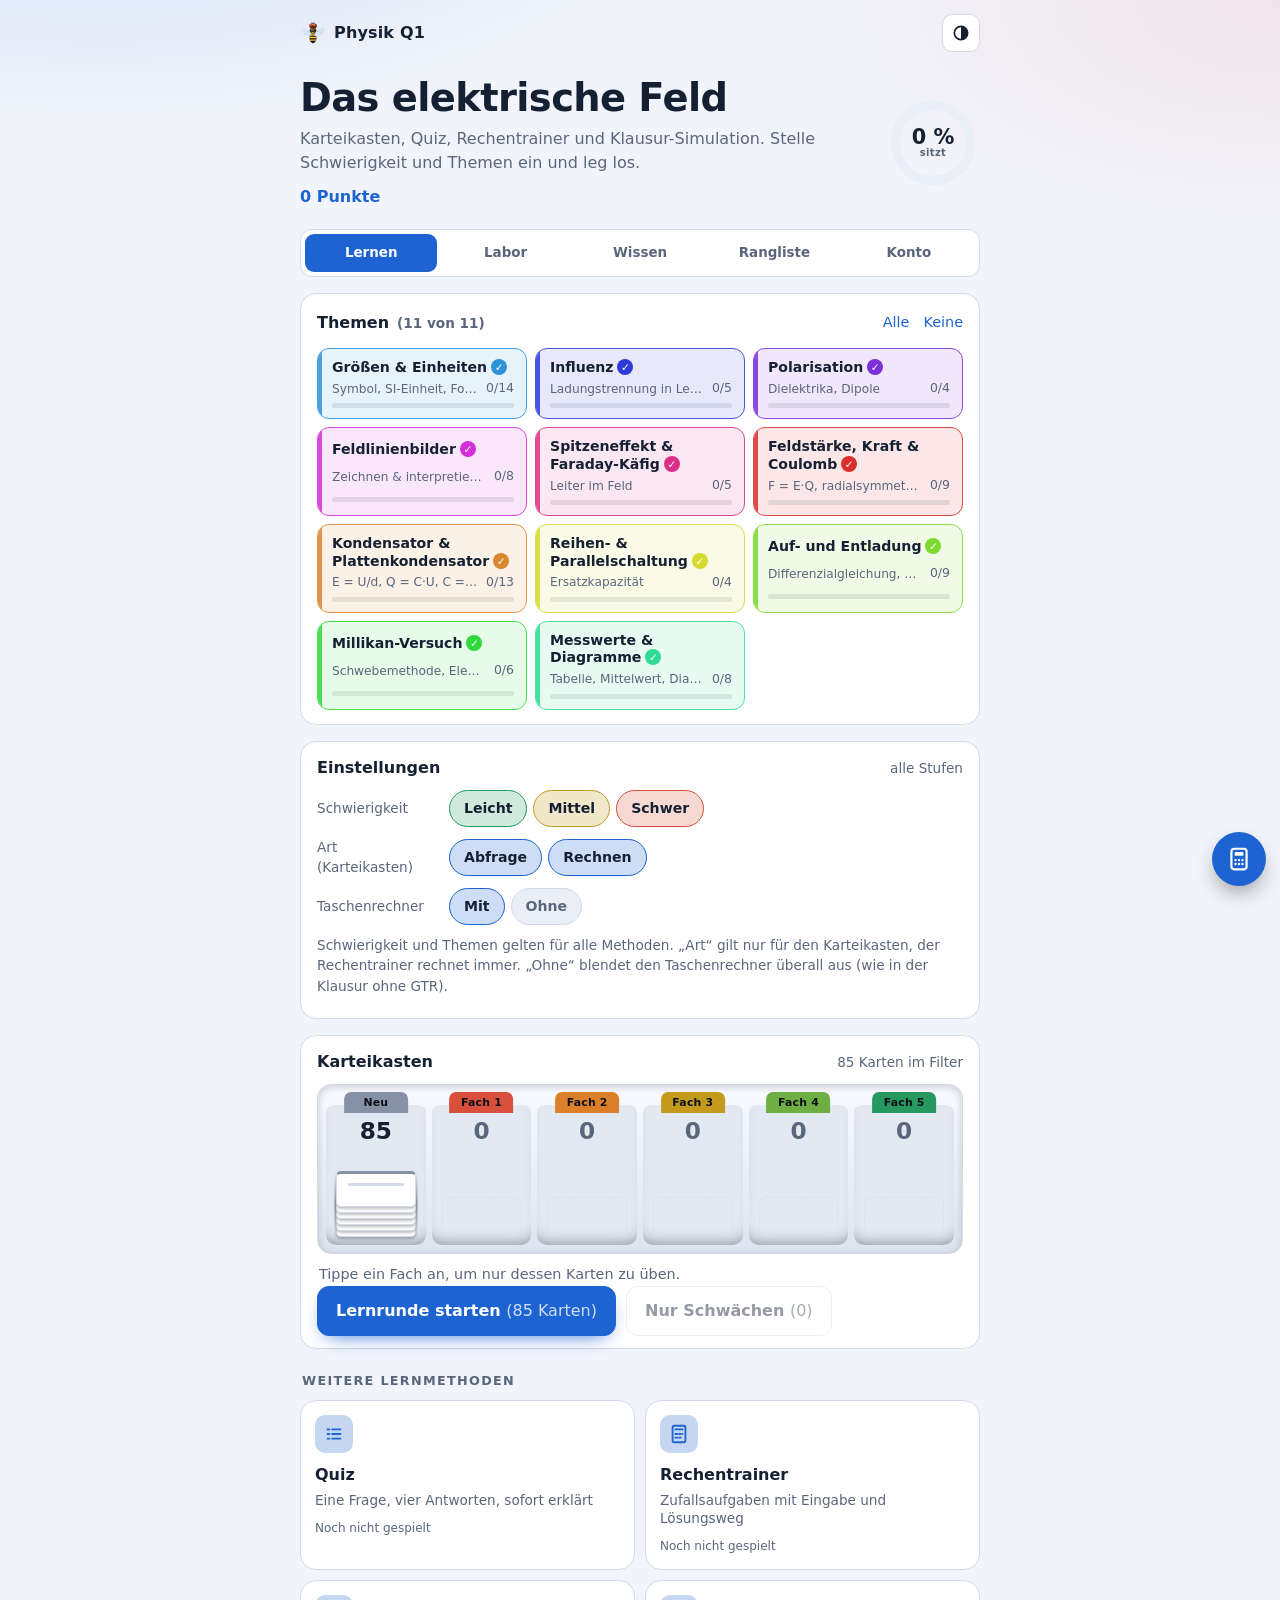
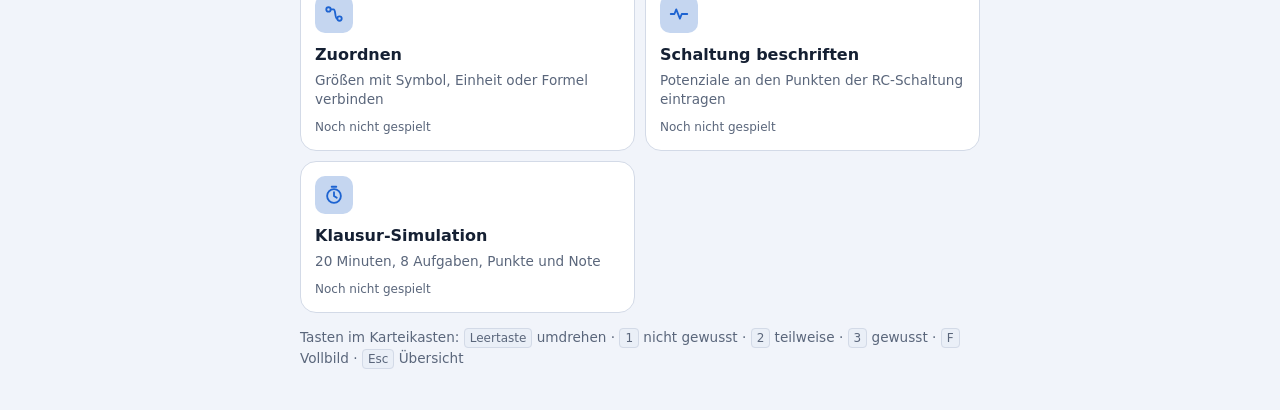
==== commit c3daf7cc: "Merge ccr-34653b6c-w8u4dw" ====
--- a/public/index.html
+++ b/public/index.html
@@ -157,19 +157,27 @@
 .mini .slot .tab { top: -11px; font-size: .56rem; padding: 2px 3px 1px; min-width: 52%; }
 .mini .slot.sel { transform: none; }
 
-.topics { list-style: none; margin: 0; padding: 0; }
-.topics li { border-top: 1px solid var(--border); }
-.topics li:first-child { border-top: 0; }
-.topic { display: grid; grid-template-columns: auto 1fr auto; gap: 4px 12px; align-items: center; padding: 11px 0; cursor: pointer; --h: 210; }
-.topic input { width: 20px; height: 20px; accent-color: var(--accent); margin: 0; }
-.topic .t-name { font-weight: 600; min-width: 0; display: flex; align-items: center; gap: 8px; }
-.topic .t-name::before { content: ""; width: 9px; height: 9px; border-radius: 50%; background: hsl(var(--h) 70% 58%); flex: none; }
-.topic .t-sub { grid-column: 2; color: var(--fg-dim); font-size: .85rem; min-width: 0; }
-.topic .t-stat { grid-column: 3; grid-row: 1; font-size: .85rem; color: var(--fg-dim); font-variant-numeric: tabular-nums; text-align: right; }
-.topic .t-bar { grid-column: 2 / 4; height: 6px; background: var(--surface-2); border-radius: 3px; overflow: hidden; display: flex; }
+.topics { list-style: none; margin: 0; padding: 0; display: grid; grid-template-columns: repeat(2, minmax(0, 1fr)); gap: 8px; }
+.topics li { min-width: 0; }
+.topic { position: relative; display: grid; grid-template-columns: 1fr auto; gap: 3px 8px; align-items: center; padding: 10px 12px 10px 14px; cursor: pointer; --h: 210; height: 100%; box-sizing: border-box;
+  background: var(--surface-2); border: 1px solid var(--border); border-radius: 12px; overflow: hidden; transition: border-color .15s, background .15s, opacity .15s; opacity: .62; }
+.topic::before { content: ""; position: absolute; left: 0; top: 0; bottom: 0; width: 4px; background: hsl(var(--h) 70% 58%); }
+.topic:hover { opacity: 1; }
+.topic:has(input:checked) { opacity: 1; border-color: hsl(var(--h) 70% 58%); background: color-mix(in srgb, hsl(var(--h) 70% 58%) 13%, var(--surface)); }
+.topic:has(input:focus-visible) { outline: 2px solid var(--accent); outline-offset: 2px; }
+.topic input { position: absolute; opacity: 0; pointer-events: none; }
+.topic .t-name { grid-column: 1 / 3; font-weight: 700; font-size: .88rem; min-width: 0; line-height: 1.25; overflow-wrap: break-word; hyphens: auto; }
+.topic .t-name::after { content: "✓"; display: inline-block; width: 16px; height: 16px; margin-left: 4px; border-radius: 50%; font-size: .66rem; line-height: 16px; text-align: center; vertical-align: 1px; background: hsl(var(--h) 70% 52%); color: #fff; opacity: 0; }
+.topic:has(input:checked) .t-name::after { opacity: 1; }
+.topic .t-sub { grid-column: 1; grid-row: 2; color: var(--fg-dim); font-size: .76rem; min-width: 0; white-space: nowrap; overflow: hidden; text-overflow: ellipsis; }
+.topic .t-stat { grid-column: 2; grid-row: 2; font-size: .78rem; color: var(--fg-dim); font-variant-numeric: tabular-nums; text-align: right; }
+.topic .t-bar { grid-column: 1 / 3; grid-row: 3; height: 5px; background: color-mix(in srgb, var(--fg) 10%, transparent); border-radius: 3px; overflow: hidden; display: flex; margin-top: 2px; }
 .t-bar .g { background: var(--b5); }
 .t-bar .y { background: var(--b3); }
 .t-bar .r { background: var(--b1); }
+.topics-panel .panel-head h2 { display: flex; align-items: baseline; gap: 8px; }
+.topics-panel .mini-actions { display: flex; gap: 14px; }
+@media (min-width: 720px) { .topics { grid-template-columns: repeat(3, minmax(0, 1fr)); } }
 
 .start-actions { display: flex; flex-wrap: wrap; gap: 10px; }
 .btn { background: var(--surface); border: 1px solid var(--border); border-radius: 12px; padding: 12px 18px; font-weight: 600; cursor: pointer; transition: transform .1s, border-color .15s, background .15s; }
@@ -541,6 +549,18 @@
 .br .bs { font-weight: 800; font-size: 1.1rem; font-variant-numeric: tabular-nums; }
 .br.me { background: color-mix(in srgb, var(--accent) 12%, transparent); border-radius: 10px; }
 .br .badge { display: inline-block; margin-left: 4px; }
+.br .bar { display: block; height: 4px; margin-top: 5px; border-radius: 2px; background: var(--surface-2); overflow: hidden; }
+.br .bar i, .bar.big i { display: block; height: 100%; background: var(--accent); border-radius: inherit; transition: width .4s ease; }
+.br.me .bar { background: color-mix(in srgb, var(--accent) 20%, var(--surface-2)); }
+#board-mode { margin: 0 0 10px; }
+.me-card { margin: 4px 0 12px; padding: 12px; border: 1px solid var(--border); border-radius: 12px; background: var(--surface-2); }
+.me-card[hidden] { display: none; }
+.me-top { display: flex; justify-content: space-between; gap: 8px; flex-wrap: wrap; align-items: baseline; }
+.me-top span { color: var(--accent); font-weight: 700; font-variant-numeric: tabular-nums; }
+.bar.big { height: 8px; margin: 8px 0 4px; border-radius: 4px; background: var(--border); overflow: hidden; }
+.me-parts { list-style: none; margin: 8px 0 0; padding: 0; display: grid; grid-template-columns: repeat(auto-fit, minmax(150px, 1fr)); gap: 4px 14px; font-size: .88rem; }
+.me-parts li { display: flex; justify-content: space-between; gap: 8px; color: var(--fg-dim); } .me-parts b { color: var(--fg); font-variant-numeric: tabular-nums; }
+@media (prefers-reduced-motion: reduce) { .br .bar i, .bar.big i { transition: none; } }
 .rules { margin: 8px 0 0; padding-left: 20px; color: var(--fg-dim); font-size: .92rem; } .rules li { margin-bottom: 4px; }
 .br .bn .badge { align-self: flex-start; margin: 2px 0; }
 
@@ -571,6 +591,63 @@
 @media (prefers-reduced-motion: reduce) {
   .hfly .wing, .hfly .blur, .fly-wrap, .fly-shadow { animation: none; }
 }
+
+/* ---------- Taschenrechner ---------- */
+#calc-root[hidden] { display: none; }
+#calc-fab { position: fixed; right: max(14px, env(safe-area-inset-right, 0px)); bottom: max(14px, env(safe-area-inset-bottom, 0px)); z-index: 75; width: 54px; height: 54px; border-radius: 50%; border: 0; cursor: pointer;
+  background: var(--accent); color: var(--accent-ink); display: grid; place-items: center; box-shadow: 0 10px 24px -8px rgba(0, 0, 0, .55); transition: transform .12s; }
+#calc-fab:hover { transform: scale(1.06); }
+#calc-fab.on { background: var(--surface); color: var(--accent); outline: 2px solid var(--accent); }
+#calc { --ck: #3a3f4b; --ck-fn: #2c313b; --ck-op: #566073; --lcd: #cfdcc4; --lcd-fg: #1c261a; --lcd-dim: rgba(28, 38, 26, .55);
+  position: fixed; z-index: 76; right: max(12px, env(safe-area-inset-right, 0px)); bottom: calc(max(14px, env(safe-area-inset-bottom, 0px)) + 62px);
+  width: min(352px, calc(100vw - 16px)); max-height: calc(100dvh - 90px); overflow: auto; box-sizing: border-box;
+  background: linear-gradient(180deg, #2a2e37, #1b1e25); border: 1px solid #0c0e12; border-radius: 18px; padding: 10px 10px 12px; color: #eef1f6;
+  box-shadow: 0 24px 60px rgba(0, 0, 0, .55), inset 0 1px 0 rgba(255, 255, 255, .08); font-family: var(--font); touch-action: manipulation; -webkit-user-select: none; user-select: none; }
+#calc[hidden] { display: none; }
+:root:not([data-theme="light"]) #calc { --lcd: #1a2a21; --lcd-fg: #a9f0bd; --lcd-dim: rgba(169, 240, 189, .55); }
+@media (prefers-color-scheme: light) { :root:not([data-theme="dark"]) #calc { --lcd: #cfdcc4; --lcd-fg: #1c261a; --lcd-dim: rgba(28, 38, 26, .55); } }
+:root[data-theme="dark"] #calc { --lcd: #1a2a21; --lcd-fg: #a9f0bd; --lcd-dim: rgba(169, 240, 189, .55); }
+.c-head { display: flex; align-items: center; gap: 8px; padding: 0 2px 8px; cursor: grab; touch-action: none; }
+.c-brand { font-weight: 800; letter-spacing: .08em; font-size: .78rem; color: #c8cfdb; white-space: nowrap; }
+.c-brand b { color: #5aa9ff; } .c-brand i { font-weight: 600; color: #8b93a3; margin-left: 4px; }
+.c-solar { flex: 1; height: 16px; border-radius: 4px; background: repeating-linear-gradient(90deg, #3b2a1e 0 12px, #1d1510 12px 14px); opacity: .85; border: 1px solid #0c0e12; }
+.c-ic { appearance: none; width: 30px; height: 30px; border-radius: 8px; border: 0; background: #2f343e; color: #d7dce6; display: grid; place-items: center; cursor: pointer; }
+.c-ic:hover { background: #3b4150; }
+.c-lcd { background: var(--lcd); color: var(--lcd-fg); border-radius: 8px; padding: 6px 10px 8px; box-shadow: inset 0 3px 8px rgba(0, 0, 0, .45); margin-bottom: 10px; font-variant-numeric: tabular-nums; }
+.c-flags { display: flex; gap: 10px; font-size: .62rem; font-weight: 700; letter-spacing: .06em; color: var(--lcd-dim); }
+.c-flags span { opacity: .35; } .c-flags span.on, .c-flags [data-f="mode"], .c-flags [data-f="fmt"] { opacity: .9; }
+.c-expr { font-family: ui-monospace, "SF Mono", Menlo, Consolas, monospace; font-size: 1.05rem; min-height: 1.5em; line-height: 1.5; white-space: nowrap; overflow-x: auto; scrollbar-width: none; text-align: right; }
+.c-expr::-webkit-scrollbar { display: none; }
+.c-expr sup, .c-res sup { font-size: .68em; line-height: 0; }
+.c-res { font-family: ui-monospace, "SF Mono", Menlo, Consolas, monospace; font-size: 1.9rem; font-weight: 600; text-align: right; line-height: 1.25; white-space: nowrap; overflow-x: auto; scrollbar-width: none; }
+.c-res.err { font-size: 1.1rem; color: #b3261e; padding: 8px 0; }
+:root:not([data-theme="light"]) .c-res.err { color: #ff8a80; }
+.c-keys { display: grid; grid-template-columns: repeat(5, 1fr); gap: 6px; }
+.ck { position: relative; appearance: none; border: 0; border-radius: 9px; height: 40px; background: var(--ck); color: #f1f3f7; font: 600 1rem var(--font); cursor: pointer; box-shadow: 0 2px 0 rgba(0, 0, 0, .55); padding: 0; transition: transform .05s, filter .1s; }
+.ck:active { transform: translateY(2px); box-shadow: 0 0 0 rgba(0, 0, 0, 0); filter: brightness(1.2); }
+.ck:focus-visible { outline: 2px solid #5aa9ff; outline-offset: 1px; }
+.ck small { position: absolute; top: 1px; left: 0; right: 0; text-align: center; font-size: .56rem; font-weight: 700; color: #f2b84b; line-height: 1.2; }
+.ck.mode, .ck.fn { background: var(--ck-fn); font-size: .86rem; }
+.ck.mode { font-size: .74rem; letter-spacing: .02em; color: #c4cada; }
+.ck.fn small { top: 2px; } .ck.fn span { display: block; margin-top: 8px; }
+.ck.mode span { margin-top: 0; }
+.ck.num { background: #4a505e; font-size: 1.15rem; }
+.ck.op { background: var(--ck-op); font-size: 1.2rem; }
+.ck.del { background: #c1502f; } .ck.eq { background: #2f7de1; font-size: 1.3rem; }
+.ck.act { background: #f2b84b; color: #20170a; }
+.ck.sh small { color: #ffd27a; text-shadow: 0 0 6px rgba(242, 184, 75, .55); }
+.c-pop { position: absolute; left: 10px; right: 10px; top: 92px; bottom: 12px; z-index: 3; background: #20242c; border: 1px solid #0c0e12; border-radius: 12px; overflow: auto; box-shadow: 0 10px 30px rgba(0, 0, 0, .6); padding: 6px; }
+.c-pop[hidden] { display: none; }
+.c-pop-h { display: flex; justify-content: space-between; align-items: center; font-weight: 700; font-size: .8rem; color: #aab2c2; padding: 6px 8px; }
+.c-clear { appearance: none; border: 0; background: transparent; color: #8fb6ff; font-weight: 600; cursor: pointer; font-size: .78rem; }
+.c-row { appearance: none; display: grid; grid-template-columns: 34px 1fr; gap: 0 8px; width: 100%; text-align: left; background: transparent; border: 0; border-top: 1px solid #2d323d; color: #eef1f6; padding: 8px; cursor: pointer; border-radius: 8px; font: inherit; }
+.c-row:hover { background: #2b303b; }
+.c-row b { grid-row: 1 / 3; align-self: center; font-size: 1rem; color: #8fb6ff; }
+.c-row span { font-size: .78rem; color: #c3c9d6; } .c-row em { font-style: normal; font-size: .74rem; color: #8b93a3; font-variant-numeric: tabular-nums; }
+.c-row.hist { grid-template-columns: 1fr; } .c-row.hist .he { font-family: ui-monospace, Menlo, Consolas, monospace; font-size: .86rem; color: #c3c9d6; overflow-x: auto; white-space: nowrap; } .c-row.hist em { font-size: .95rem; color: #a9f0bd; }
+.c-none { color: #8b93a3; font-size: .85rem; padding: 10px; margin: 0; }
+@media (max-width: 380px) { .ck { height: 37px; } .c-res { font-size: 1.6rem; } }
+@media (max-height: 640px) { .ck { height: 34px; } .ck.fn span { margin-top: 6px; } }
 </style></head><body>
   <div id="splash" class="splash" role="status" aria-label="App wird geladen">
     <div class="splash-in">
@@ -676,6 +753,14 @@
 
       <!-- Tab: Lernen -->
       <div class="tabpane" id="tab-learn">
+        <div class="panel topics-panel">
+          <div class="panel-head">
+            <h2>Themen <span class="fine nomargin" id="topics-sel"></span></h2>
+            <span class="mini-actions"><button type="button" id="sel-all" class="link">Alle</button><button type="button" id="sel-none" class="link">Keine</button></span>
+          </div>
+          <ul id="topic-list" class="topics"></ul>
+        </div>
+
         <div class="panel filter">
           <div class="panel-head"><h2>Einstellungen</h2><span class="fine nomargin" id="filter-summary"></span></div>
           <div class="frow">
@@ -693,12 +778,14 @@
               <button type="button" class="chip" data-kind="rechnen" aria-pressed="true">Rechnen</button>
             </div>
           </div>
-          <details class="topics-details">
-            <summary>Themen <span id="topics-sel"></span></summary>
-            <div class="mini-actions"><button type="button" id="sel-all" class="link">Alle</button><button type="button" id="sel-none" class="link">Keine</button></div>
-            <ul id="topic-list" class="topics"></ul>
-          </details>
-          <p class="fine tight">Schwierigkeit und Themen gelten für alle Methoden. „Art“ gilt nur für den Karteikasten, der Rechentrainer rechnet immer.</p>
+          <div class="frow">
+            <span class="flabel">Taschenrechner</span>
+            <div class="chips" id="chips-calc" role="group" aria-label="Taschenrechner">
+              <button type="button" class="chip" data-calc="1" aria-pressed="true">Mit</button>
+              <button type="button" class="chip" data-calc="0" aria-pressed="false">Ohne</button>
+            </div>
+          </div>
+          <p class="fine tight">Schwierigkeit und Themen gelten für alle Methoden. „Art“ gilt nur für den Karteikasten, der Rechentrainer rechnet immer. „Ohne“ blendet den Taschenrechner überall aus (wie in der Klausur ohne GTR).</p>
         </div>
 
         <div class="panel drawer-panel">
@@ -766,19 +853,32 @@
       <div class="tabpane" id="tab-board" hidden>
         <div class="panel">
           <div class="panel-head"><h2>Rangliste</h2><button type="button" id="board-refresh" class="link">Aktualisieren</button></div>
+          <div class="seg" id="board-mode" role="group" aria-label="Wertung">
+            <button type="button" data-mode="day" aria-pressed="true">Heute</button>
+            <button type="button" data-mode="all" aria-pressed="false">Gesamt</button>
+          </div>
+          <div class="me-card" id="board-me" hidden>
+            <div class="me-top"><b id="me-rank"></b><span id="me-title"></span></div>
+            <div class="bar big"><i id="me-bar"></i></div>
+            <p class="fine tight" id="me-next"></p>
+            <ul class="me-parts" id="me-parts"></ul>
+          </div>
           <ol id="board-list" class="board"></ol>
           <p class="fine tight" id="board-note"></p>
         </div>
         <div class="panel">
           <h2>So gibt es Punkte</h2>
           <ul class="rules">
-            <li>Karteikasten: so viele Punkte, wie das Fach der Karte (Fach 5 = 5 Punkte)</li>
-            <li>Quiz: 2 Punkte pro richtige Antwort</li>
-            <li>Rechentrainer: 3 Punkte pro richtige Aufgabe</li>
-            <li>Schaltung beschriften: 5 Punkte pro komplett richtige Schaltung</li>
-            <li>Zuordnen: 3 Punkte pro Runde</li>
-            <li>Klausur-Simulation: 5 Punkte pro Notenpunkt deines besten Versuchs</li>
+            <li>Karteikasten (zählt am meisten): Fach 1 = 1, Fach 2 = 2, Fach 3 = 4, Fach 4 = 7, Fach 5 = 10 Punkte pro Karte. Wer Karten wirklich behält, kommt am weitesten.</li>
+            <li>Heute: In „Heute“ zählen nur die Punkte, die du seit Mitternacht (deutsche Zeit) gesammelt hast. Jeden Tag geht es bei 0 los.</li>
+            <li>Wiederholung: Wer dieselbe Frage, Aufgabe, Schaltung oder Zuordnung ein weiteres Mal richtig löst, bekommt nur noch ein Viertel der Punkte.</li>
+            <li>Quiz: 1 Punkt pro richtige Antwort (bis 150)</li>
+            <li>Rechentrainer: 2 Punkte pro richtige Aufgabe (bis 75 Aufgaben)</li>
+            <li>Schaltung beschriften: 3 Punkte pro komplett richtige Schaltung (bis 10)</li>
+            <li>Zuordnen: 1 Punkt pro Runde (bis 20)</li>
+            <li>Klausur-Simulation: 4 Punkte pro Notenpunkt deines besten Versuchs (bis 60)</li>
           </ul>
+          <p class="fine tight">Ab einer Punktzahl bekommst du einen neuen Titel. Alle Konten stehen automatisch in der Liste; ausblenden geht unter „Konto“.</p>
         </div>
       </div>
 
@@ -2239,6 +2339,425 @@
 })();
 
 ;
+/* Taschenrechner (wissenschaftlich, Casio-Stil). Eigener Parser, kein eval.
+   Außen: window.PHYS_CALC.enable(true|false) blendet den Rechner ein oder aus. */
+(function () {
+  "use strict";
+  const SKEY = "physikq1.calc";
+  let st = { deg: true, sci: false, mem: 0, hist: [], x: null, y: null };
+  try { Object.assign(st, JSON.parse(localStorage.getItem(SKEY) || "{}")); } catch (e) { /* ohne Speicher */ }
+  const persist = () => { try { localStorage.setItem(SKEY, JSON.stringify({ deg: st.deg, sci: st.sci, mem: st.mem, hist: st.hist.slice(0, 30), x: st.x, y: st.y })); } catch (e) { /* ignorieren */ } };
+
+  // ---------------------------------------------------------------- Rechnen
+  const CONST = [
+    ["ε₀", "Elektrische Feldkonstante", 8.8541878128e-12, "F/m"],
+    ["e", "Elementarladung", 1.602176634e-19, "C"],
+    ["k", "Coulomb-Konstante 1/(4πε₀)", 8.9875517923e9, "N·m²/C²"],
+    ["g", "Ortsfaktor", 9.81, "m/s²"],
+    ["mₑ", "Elektronenmasse", 9.1093837015e-31, "kg"],
+    ["mₚ", "Protonenmasse", 1.67262192369e-27, "kg"],
+    ["c", "Lichtgeschwindigkeit", 299792458, "m/s"],
+    ["µ₀", "Magnetische Feldkonstante", 1.25663706212e-6, "N/A²"],
+    ["h", "Planck-Konstante", 6.62607015e-34, "J·s"],
+    ["Nₐ", "Avogadro-Konstante", 6.02214076e23, "1/mol"]
+  ];
+  const FUN = { sin: 1, cos: 1, tan: 1, asin: 1, acos: 1, atan: 1, log: 1, ln: 1, sqrt: 1, cbrt: 1, tenx: 1, expx: 1 };
+
+  function fact(n) {
+    if (n < 0 || Math.abs(n - Math.round(n)) > 1e-12 || n > 170) throw new Error("Math-Fehler");
+    let r = 1; for (let i = 2; i <= Math.round(n); i++) r *= i; return r;
+  }
+  function evaluate(src, ans) {
+    // Tokenizer
+    const toks = []; let i = 0;
+    while (i < src.length) {
+      const rest = src.slice(i);
+      let m = /^(\d+\.?\d*|\.\d+)(E[+-]?\d+)?/.exec(rest);
+      if (m) { toks.push({ t: "n", v: parseFloat(m[0].replace("E", "e")) }); i += m[0].length; continue; }
+      m = /^(asin|acos|atan|sin|cos|tan|log|ln|sqrt|cbrt|tenx|expx|pi|Ans|X|Y)/.exec(rest);
+      if (m) { toks.push({ t: FUN[m[1]] ? "f" : "c", v: m[1] }); i += m[1].length; if (FUN[m[1]]) { if (src[i] === "(") i++; } continue; }
+      const ch = src[i];
+      if ("+-*/^~()!%e".includes(ch)) { toks.push({ t: ch === "e" ? "c" : "o", v: ch }); i++; continue; }
+      throw new Error("Syntax-Fehler");
+    }
+    let p = 0;
+    const peek = () => toks[p];
+    const toRad = x => (st.deg ? x * Math.PI / 180 : x);
+    const fromRad = x => (st.deg ? x * 180 / Math.PI : x);
+    function applyF(f, x) {
+      switch (f) {
+        case "sin": { const r = Math.sin(toRad(x)); return st.deg && Math.abs(x % 180) === 0 ? 0 : r; }
+        case "cos": return st.deg && Math.abs((x - 90) % 180) === 0 ? 0 : Math.cos(toRad(x));
+        case "tan": if (st.deg && Math.abs((x - 90) % 180) === 0) throw new Error("Math-Fehler"); return st.deg && x % 180 === 0 ? 0 : Math.tan(toRad(x));
+        case "asin": if (Math.abs(x) > 1) throw new Error("Math-Fehler"); return fromRad(Math.asin(x));
+        case "acos": if (Math.abs(x) > 1) throw new Error("Math-Fehler"); return fromRad(Math.acos(x));
+        case "atan": return fromRad(Math.atan(x));
+        case "log": if (x <= 0) throw new Error("Math-Fehler"); return Math.log10(x);
+        case "ln": if (x <= 0) throw new Error("Math-Fehler"); return Math.log(x);
+        case "sqrt": if (x < 0) throw new Error("Math-Fehler"); return Math.sqrt(x);
+        case "cbrt": return Math.cbrt(x);
+        case "tenx": return Math.pow(10, x);
+        case "expx": return Math.exp(x);
+      }
+    }
+    function expr() {
+      let v = term();
+      for (;;) {
+        const t = peek();
+        if (t && t.t === "o" && (t.v === "+" || t.v === "-")) { p++; const r = term(); v = t.v === "+" ? v + r : v - r; } else return v;
+      }
+    }
+    function startsFactor(t) { return t && (t.t === "n" || t.t === "c" || t.t === "f" || (t.t === "o" && t.v === "(")); }
+    function term() {
+      let v = unary();
+      for (;;) {
+        const t = peek();
+        if (t && t.t === "o" && (t.v === "*" || t.v === "/")) {
+          p++; const r = unary();
+          if (t.v === "/" && r === 0) throw new Error("Math-Fehler: Division durch 0");
+          v = t.v === "*" ? v * r : v / r;
+        } else if (startsFactor(t)) { v = v * unary(); } // 2π, 2(3), 3sin(…)
+        else return v;
+      }
+    }
+    function unary() {
+      const t = peek();
+      if (t && t.t === "o" && (t.v === "-" || t.v === "+")) { p++; const v = unary(); return t.v === "-" ? -v : v; }
+      return power();
+    }
+    function power() {
+      let b = postfix();
+      const t = peek();
+      if (t && t.t === "o" && t.v === "^") {
+        p++;
+        const e = unarySignedPower(); // rechtsassoziativ, erlaubt 2^-3
+        const r = Math.pow(b, e);
+        if (!isFinite(r) && isFinite(b) && isFinite(e)) throw new Error("Math-Fehler");
+        return r;
+      }
+      if (t && t.t === "o" && t.v === "~") { // n ˣ√ x  =  x^(1/n)
+        p++; const x = unarySignedPower();
+        if (b === 0) throw new Error("Math-Fehler");
+        if (x < 0 && Math.abs(b % 2) === 1) return -Math.pow(-x, 1 / b);
+        if (x < 0) throw new Error("Math-Fehler");
+        return Math.pow(x, 1 / b);
+      }
+      return b;
+    }
+    function unarySignedPower() {
+      const t = peek();
+      if (t && t.t === "o" && (t.v === "-" || t.v === "+")) { p++; const v = unarySignedPower(); return t.v === "-" ? -v : v; }
+      return power();
+    }
+    function postfix() {
+      let v = primary();
+      for (;;) {
+        const t = peek();
+        if (t && t.t === "o" && t.v === "!") { p++; v = fact(v); }
+        else if (t && t.t === "o" && t.v === "%") { p++; v = v / 100; }
+        else return v;
+      }
+    }
+    function primary() {
+      const t = toks[p++];
+      if (!t) throw new Error("Syntax-Fehler");
+      if (t.t === "n") return t.v;
+      if (t.t === "c") {
+        if (t.v === "pi") return Math.PI;
+        if (t.v === "e") return Math.E;
+        if (t.v === "Ans") return ans;
+        if (t.v === "X") return st.x == null ? 0 : st.x;
+        if (t.v === "Y") return st.y == null ? 0 : st.y;
+      }
+      if (t.t === "f") { const x = parenBody(); return applyF(t.v, x); }
+      if (t.t === "o" && t.v === "(") { const x = parenBody(); return x; }
+      throw new Error("Syntax-Fehler");
+    }
+    // Innenteil bis ")" – fehlende Klammern am Ende werden automatisch geschlossen
+    function parenBody() {
+      const v = expr();
+      const t = peek();
+      if (t && t.t === "o" && t.v === ")") p++;
+      return v;
+    }
+    const r = expr();
+    if (p < toks.length) throw new Error("Syntax-Fehler");
+    if (!isFinite(r) || isNaN(r)) throw new Error("Math-Fehler");
+    return r;
+  }
+
+  // ---------------------------------------------------------------- Format
+  const esc = s => String(s).replace(/&/g, "&amp;").replace(/</g, "&lt;");
+  function sciParts(x, sig) {
+    const e = Math.floor(Math.log10(Math.abs(x)));
+    let m = x / Math.pow(10, e), ee = e;
+    let ms = m.toPrecision(sig);
+    if (Math.abs(parseFloat(ms)) >= 10) { ee++; ms = (m / 10).toPrecision(sig); }
+    return { m: ms.replace(/\.?0+$/, "").replace(".", ","), e: ee };
+  }
+  function fmt(x) { // liefert HTML
+    if (x === 0) return "0";
+    const a = Math.abs(x);
+    if (st.sci || a < 1e-4 || a >= 1e10) {
+      const q = sciParts(x, st.sci ? 4 : 10);
+      return q.m + "·10<sup>" + q.e + "</sup>";
+    }
+    let s = parseFloat(x.toPrecision(10)).toString();
+    if (s.includes("e")) { const q = sciParts(x, 10); return q.m + "·10<sup>" + q.e + "</sup>"; }
+    return s.replace(".", ",");
+  }
+  function plainNum(x) { // für Verlauf/Einfügen: Zahl als Eingabe-Zeichenfolge
+    const s = parseFloat(x.toPrecision(12)).toString();
+    return s.replace("e+", "E").replace("e-", "E-");
+  }
+
+  // ---------------------------------------------------------------- Zustand der Eingabe
+  // Jeder Token: { d: Anzeige (HTML), v: Wert für den Parser, k: Art }
+  let toks = [], justEvaluated = false, shift = false, lastAns = 0, resultHtml = "", errMsg = "", enabled = true, open = false;
+  const T = (d, v, k) => ({ d, v, k: k || "x" });
+  const FUNC_T = {
+    sin: T("sin(", "sin(", "f"), cos: T("cos(", "cos(", "f"), tan: T("tan(", "tan(", "f"),
+    asin: T("sin⁻¹(", "asin(", "f"), acos: T("cos⁻¹(", "acos(", "f"), atan: T("tan⁻¹(", "atan(", "f"),
+    log: T("log(", "log(", "f"), ln: T("ln(", "ln(", "f"), tenx: T("10<sup>(</sup>", "tenx(", "f"), expx: T("e<sup>(</sup>", "expx(", "f"),
+    sqrt: T("√(", "sqrt(", "f"), cbrt: T("³√(", "cbrt(", "f")
+  };
+  const isDigit = t => t && t.k === "d";
+  function renderExpr() {
+    let h = "", inExp = false, first = false;
+    toks.forEach(t => {
+      if (t.k === "E") { h += "·10"; inExp = true; first = true; return; }
+      if (inExp && (isDigit(t) || (first && t.v === "-"))) { h += "<sup>" + t.d + "</sup>"; first = false; return; }
+      inExp = false; h += t.d;
+    });
+    return h;
+  }
+
+  // ---------------------------------------------------------------- Oberfläche
+  const root = document.createElement("div");
+  root.id = "calc-root";
+  root.innerHTML =
+    '<button type="button" id="calc-fab" aria-label="Taschenrechner öffnen" aria-expanded="false" title="Taschenrechner (Taste C)">' +
+      '<svg viewBox="0 0 24 24" width="26" height="26" aria-hidden="true"><rect x="5" y="2.5" width="14" height="19" rx="2.5" fill="none" stroke="currentColor" stroke-width="2"/><rect x="8" y="5.5" width="8" height="3.5" rx=".8" fill="currentColor"/><g fill="currentColor"><circle cx="8.8" cy="13" r="1.1"/><circle cx="12" cy="13" r="1.1"/><circle cx="15.2" cy="13" r="1.1"/><circle cx="8.8" cy="16.6" r="1.1"/><circle cx="12" cy="16.6" r="1.1"/><circle cx="15.2" cy="16.6" r="1.1"/></g></svg>' +
+    "</button>" +
+    '<section id="calc" role="dialog" aria-label="Taschenrechner" hidden>' +
+      '<header class="c-head" id="calc-drag">' +
+        '<span class="c-brand">PHYS<b>·</b>CALC <i>fx</i></span>' +
+        '<span class="c-solar" aria-hidden="true"></span>' +
+        '<button type="button" class="c-ic" data-act="hist" aria-label="Verlauf" title="Verlauf"><svg viewBox="0 0 24 24" width="18" height="18"><path d="M12 7v5l3 2M4 12a8 8 0 1 0 2.5-5.8M4 4v4h4" fill="none" stroke="currentColor" stroke-width="2" stroke-linecap="round" stroke-linejoin="round"/></svg></button>' +
+        '<button type="button" class="c-ic" data-act="close" aria-label="Schließen" title="Schließen (Esc)"><svg viewBox="0 0 24 24" width="18" height="18"><path d="M6 6l12 12M18 6L6 18" stroke="currentColor" stroke-width="2.4" stroke-linecap="round"/></svg></button>' +
+      "</header>" +
+      '<div class="c-lcd" aria-live="polite">' +
+        '<div class="c-flags"><span data-f="shift">2nd</span><span data-f="mode">DEG</span><span data-f="fmt">NORM</span><span data-f="mem">M</span></div>' +
+        '<div class="c-expr" id="c-expr"></div>' +
+        '<div class="c-res" id="c-res">0</div>' +
+      "</div>" +
+      '<div class="c-pop" id="c-pop" hidden></div>' +
+      '<div class="c-keys" id="c-keys"></div>' +
+    "</section>";
+  document.body.appendChild(root);
+  const $ = s => root.querySelector(s);
+  const panel = $("#calc"), fab = $("#calc-fab"), exprEl = $("#c-expr"), resEl = $("#c-res"), pop = $("#c-pop");
+
+  // Tasten: [Beschriftung, 2nd-Beschriftung, Aktion, 2nd-Aktion, Klasse]
+  const KEYS = [
+    ["2nd", "", "shift", "", "mode"], ["DEG", "", "deg", "", "mode"], ["NORM", "", "fmt", "", "mode"], ["π", "e", "pi", "e", "fn"], ["Konst", "", "const", "", "mode"],
+    ["sin", "sin⁻¹", "f:sin", "f:asin", "fn"], ["cos", "cos⁻¹", "f:cos", "f:acos", "fn"], ["tan", "tan⁻¹", "f:tan", "f:atan", "fn"], ["log", "10ˣ", "f:log", "f:tenx", "fn"], ["ln", "eˣ", "f:ln", "f:expx", "fn"],
+    ["x²", "x³", "t:^2", "t:^3", "fn"], ["xʸ", "ˣ√y", "t:^", "t:~", "fn"], ["√", "³√", "f:sqrt", "f:cbrt", "fn"], ["(", "", "t:(", "", "fn"], [")", "", "t:)", "", "fn"],
+    ["x⁻¹", "", "t:^-1", "", "fn"], ["n!", "", "t:!", "", "fn"], ["%", "", "t:%", "", "fn"], ["M+", "M−", "m+", "m-", "fn"], ["MR", "MC", "mr", "mc", "fn"],
+    ["7", "", "d:7", "", "num"], ["8", "", "d:8", "", "num"], ["9", "", "d:9", "", "num"], ["DEL", "", "del", "", "del"], ["AC", "", "ac", "", "del"],
+    ["4", "", "d:4", "", "num"], ["5", "", "d:5", "", "num"], ["6", "", "d:6", "", "num"], ["×", "", "o:*", "", "op"], ["÷", "", "o:/", "", "op"],
+    ["1", "", "d:1", "", "num"], ["2", "", "d:2", "", "num"], ["3", "", "d:3", "", "num"], ["+", "", "o:+", "", "op"], ["−", "", "o:-", "", "op"],
+    ["0", "", "d:0", "", "num"], [",", "", "d:.", "", "num"], ["×10ˣ", "", "exp", "", "fn"], ["Ans", "", "ans", "", "fn"], ["=", "", "eq", "", "eq"]
+  ];
+  $("#c-keys").innerHTML = KEYS.map((k, i) =>
+    '<button type="button" class="ck ' + k[4] + '" data-i="' + i + '">' + (k[1] ? '<small>' + k[1] + "</small>" : "") + "<span>" + k[0] + "</span></button>").join("");
+
+  function updateFlags() {
+    root.querySelector('[data-f="shift"]').classList.toggle("on", shift);
+    root.querySelector('[data-f="mode"]').textContent = st.deg ? "DEG" : "RAD";
+    root.querySelector('[data-f="fmt"]').textContent = st.sci ? "SCI" : "NORM";
+    root.querySelector('[data-f="mem"]').classList.toggle("on", !!st.mem);
+    const set = (i, txt) => { const b = root.querySelector('.ck[data-i="' + i + '"] span'); if (b) b.textContent = txt; };
+    set(1, st.deg ? "DEG" : "RAD"); set(2, st.sci ? "SCI" : "NORM");
+    root.querySelector('.ck[data-i="0"]').classList.toggle("act", shift);
+    root.querySelectorAll(".ck").forEach(b => b.classList.toggle("sh", shift));
+  }
+  function show() {
+    exprEl.innerHTML = renderExpr() || "&nbsp;";
+    if (errMsg) { resEl.textContent = errMsg; resEl.classList.add("err"); }
+    else { resEl.innerHTML = resultHtml || "0"; resEl.classList.remove("err"); }
+    exprEl.scrollLeft = exprEl.scrollWidth;
+    updateFlags();
+  }
+  function srcOf() { return toks.map(t => t.v).join(""); }
+  function liveCalc() { // Vorschau, solange man tippt
+    errMsg = "";
+    if (!toks.length) { resultHtml = justEvaluated ? resultHtml : ""; return; }
+    try { resultHtml = fmt(evaluate(srcOf(), lastAns)); } catch (e) { /* unvollständig: Ergebnis bleibt stehen */ }
+  }
+  function insertTok(t, startsNew) {
+    if (justEvaluated) {
+      justEvaluated = false;
+      if (!startsNew) toks = [T("Ans", "Ans", "c")]; // Rechnen mit dem letzten Ergebnis weiter
+      else toks = [];
+    }
+    errMsg = "";
+    toks.push(t);
+    liveCalc(); show();
+  }
+  function equals() {
+    if (!toks.length) return;
+    try {
+      const v = evaluate(srcOf(), lastAns);
+      const disp = renderExpr();
+      resultHtml = fmt(v);
+      st.hist.unshift({ e: disp, r: resultHtml, v: plainNum(v) });
+      st.hist = st.hist.slice(0, 30);
+      lastAns = v; justEvaluated = true; errMsg = "";
+      persist();
+    } catch (e) { errMsg = e.message || "Fehler"; }
+    show();
+  }
+  function setShift(v) { shift = v; updateFlags(); }
+  function memAdd(sign) {
+    let v;
+    try { v = toks.length ? evaluate(srcOf(), lastAns) : lastAns; } catch (e) { errMsg = "Math-Fehler"; show(); return; }
+    st.mem += sign * v; persist(); updateFlags();
+  }
+  function act(a) {
+    if (a === "shift") { setShift(!shift); return; }
+    const was = shift; setShift(false);
+    if (a === "deg") { st.deg = !st.deg; persist(); liveCalc(); show(); return; }
+    if (a === "fmt") { st.sci = !st.sci; persist(); if (justEvaluated) { try { resultHtml = fmt(lastAns); } catch (e) { /* */ } } else liveCalc(); show(); return; }
+    if (a === "const") { togglePop("const"); return; }
+    if (a === "pi") { insertTok(was ? T("e", "e", "c") : T("π", "pi", "c"), true); return; }
+    if (a === "e") { insertTok(T("e", "e", "c"), true); return; }
+    if (a === "ac") { toks = []; resultHtml = ""; errMsg = ""; justEvaluated = false; show(); return; }
+    if (a === "del") {
+      if (justEvaluated) { toks = []; resultHtml = ""; justEvaluated = false; show(); return; }
+      toks.pop(); errMsg = ""; resultHtml = ""; liveCalc(); show(); return;
+    }
+    if (a === "eq") { equals(); return; }
+    if (a === "ans") { insertTok(T("Ans", "Ans", "c"), true); return; }
+    if (a === "exp") {
+      const last = toks[toks.length - 1];
+      if (justEvaluated || !(last && (isDigit(last) || last.d === ")"))) insertTok(T("1", "1", "d"), true);
+      insertTok(T("·10", "E", "E"), false); return;
+    }
+    if (a === "m+") { memAdd(1); return; }
+    if (a === "m-") { memAdd(-1); return; }
+    if (a === "mc") { st.mem = 0; persist(); updateFlags(); return; }
+    if (a === "mr") { insertTok(T(esc(fmt(st.mem).replace(/<[^>]+>/g, "")), "(" + plainNum(st.mem) + ")", "c"), true); return; }
+    const [k, arg] = [a.slice(0, a.indexOf(":")), a.slice(a.indexOf(":") + 1)];
+    if (k === "d") { insertTok(T(arg === "." ? "," : arg, arg, "d"), true); return; }
+    if (k === "o") { // Operator: nach "=" mit Ans weiterrechnen
+      insertTok(T(arg === "*" ? "×" : arg === "/" ? "÷" : arg === "-" ? "−" : arg, arg, "o"), false); return;
+    }
+    if (k === "f") { insertTok(FUNC_T[arg], true); return; }
+    if (k === "t") {
+      const map = { "^2": ["<sup>2</sup>", "^2"], "^3": ["<sup>3</sup>", "^3"], "^-1": ["<sup>−1</sup>", "^(-1)"], "^": ["^", "^"], "~": ["ˣ√", "~"], "!": ["!", "!"], "%": ["%", "%"], "(": ["(", "("], ")": [")", ")"] };
+      const m = map[arg];
+      insertTok(T(m[0], m[1], "o"), arg === "(");
+      return;
+    }
+  }
+
+  $("#c-keys").addEventListener("click", e => {
+    const b = e.target.closest(".ck"); if (!b) return;
+    const k = KEYS[+b.dataset.i];
+    const a = shift && k[3] ? k[3] : k[2];
+    closePop();
+    act(a);
+  });
+
+  // Popups: Konstanten und Verlauf
+  function closePop() { pop.hidden = true; pop.dataset.kind = ""; }
+  function togglePop(kind) {
+    if (!pop.hidden && pop.dataset.kind === kind) { closePop(); return; }
+    pop.dataset.kind = kind; pop.hidden = false;
+    if (kind === "const") {
+      pop.innerHTML = '<div class="c-pop-h">Konstanten einfügen</div>' + CONST.map((c, i) =>
+        '<button type="button" class="c-row" data-const="' + i + '"><b>' + c[0] + "</b><span>" + c[1] + '</span><em>' + fmt(c[2]) + " " + c[3] + "</em></button>").join("");
+    } else {
+      pop.innerHTML = '<div class="c-pop-h">Verlauf <button type="button" class="c-clear" data-clear="1">Leeren</button></div>' +
+        (st.hist.length ? st.hist.map((h, i) => '<button type="button" class="c-row hist" data-hist="' + i + '"><span class="he">' + h.e + '</span><em>= ' + h.r + "</em></button>").join("") : '<p class="c-none">Noch nichts gerechnet.</p>');
+    }
+  }
+  pop.addEventListener("click", e => {
+    const c = e.target.closest("[data-const]");
+    if (c) { const k = CONST[+c.dataset.const]; insertTok(T(k[0], "(" + plainNum(k[2]) + ")", "c"), true); closePop(); return; }
+    const h = e.target.closest("[data-hist]");
+    if (h) { const x = st.hist[+h.dataset.hist]; insertTok(T(x.r, "(" + x.v + ")", "c"), true); closePop(); return; }
+    if (e.target.closest("[data-clear]")) { st.hist = []; persist(); togglePop("hist"); togglePop("hist"); }
+  });
+
+  // Öffnen, Schließen, Ziehen
+  function setOpen(v) {
+    open = v && enabled;
+    panel.hidden = !open;
+    fab.setAttribute("aria-expanded", String(open));
+    fab.classList.toggle("on", open);
+    if (!open) closePop();
+    if (open) show();
+  }
+  fab.addEventListener("click", () => setOpen(!open));
+  root.querySelector('[data-act="close"]').addEventListener("click", () => setOpen(false));
+  root.querySelector('[data-act="hist"]').addEventListener("click", () => togglePop("hist"));
+  exprEl.addEventListener("click", () => closePop());
+
+  // Verschieben am Kopf (Maus und Touch)
+  (function drag() {
+    const h = $("#calc-drag"); let sx, sy, ox, oy, on = false;
+    h.addEventListener("pointerdown", e => {
+      if (e.target.closest("button")) return;
+      const r = panel.getBoundingClientRect(); on = true; sx = e.clientX; sy = e.clientY; ox = r.left; oy = r.top;
+      h.setPointerCapture(e.pointerId);
+    });
+    h.addEventListener("pointermove", e => {
+      if (!on) return;
+      const w = panel.offsetWidth, hh = panel.offsetHeight;
+      const x = Math.min(Math.max(0, ox + e.clientX - sx), innerWidth - w);
+      const y = Math.min(Math.max(0, oy + e.clientY - sy), innerHeight - hh);
+      panel.style.left = x + "px"; panel.style.top = y + "px"; panel.style.right = "auto"; panel.style.bottom = "auto";
+    });
+    const end = () => { on = false; };
+    h.addEventListener("pointerup", end); h.addEventListener("pointercancel", end);
+  })();
+
+  // Tastatur (nur wenn kein Eingabefeld der Seite den Fokus hat)
+  document.addEventListener("keydown", e => {
+    const tg = e.target, typing = tg && (tg.tagName === "INPUT" || tg.tagName === "TEXTAREA" || tg.isContentEditable);
+    if (!enabled || e.ctrlKey || e.metaKey || e.altKey) return;
+    if (!open) { if (!typing && (e.key === "c" || e.key === "C") && !document.querySelector(".dlg:not([hidden])")) { setOpen(true); e.preventDefault(); } return; }
+    if (e.key === "Escape") { if (!pop.hidden) closePop(); else setOpen(false); return; }
+    if (typing && !panel.contains(tg)) return;
+    if (tg && tg.tagName === "BUTTON" && (e.key === "Enter" || e.key === " ")) return; // Taste auslösen lassen
+    const k = e.key; let a = null;
+    if (/^[0-9]$/.test(k)) a = "d:" + k;
+    else if (k === "." || k === ",") a = "d:.";
+    else if (k === "+") a = "o:+"; else if (k === "-") a = "o:-"; else if (k === "*") a = "o:*"; else if (k === "/") a = "o:/";
+    else if (k === "^") a = "t:^"; else if (k === "(") a = "t:("; else if (k === ")") a = "t:)"; else if (k === "!") a = "t:!"; else if (k === "%") a = "t:%";
+    else if (k === "Enter" || k === "=") a = "eq";
+    else if (k === "Backspace") a = "del";
+    else if (k === "Delete") a = "ac";
+    else if (k === "p" || k === "P") a = "pi";
+    if (a) { e.preventDefault(); closePop(); act(a); }
+  });
+
+  window.PHYS_CALC = {
+    enable(v) {
+      enabled = !!v;
+      root.hidden = !enabled;
+      if (!enabled) setOpen(false);
+    },
+    open: () => setOpen(true),
+    evaluate: (s, a) => evaluate(s, a || 0)
+  };
+  root.hidden = false;
+  updateFlags();
+})();
+
+;
 /* Physik-Lernapp: Karteikasten (Leitner, 5 Fächer), Lernrunden, Sync. */
 (function () {
   "use strict";
@@ -2252,7 +2771,7 @@
   const BOX_TAB = ["Neu", "Fach 1", "Fach 2", "Fach 3", "Fach 4", "Fach 5"];
 
   // ------------------------------------------------------------ Speicher
-  let store = { progress: {}, sel: null, theme: null, resetAt: 0, sync: null, pick: null, levels: [1, 2, 3], kinds: ["abfrage", "rechnen"], tab: "learn", stats: {}, hidden: {}, ghidden: {} };
+  let store = { progress: {}, sel: null, theme: null, resetAt: 0, sync: null, pick: null, levels: [1, 2, 3], kinds: ["abfrage", "rechnen"], calc: true, tab: "learn", stats: {}, hidden: {}, ghidden: {} };
   try {
     const raw = localStorage.getItem(KEY);
     if (raw) store = Object.assign(store, JSON.parse(raw));
@@ -2269,12 +2788,24 @@
   if (!Array.isArray(store.levels) || !store.levels.length) store.levels = [1, 2, 3];
   if (!Array.isArray(store.kinds) || !store.kinds.length) store.kinds = ["abfrage", "rechnen"];
   if (!store.stats || typeof store.stats !== "object") store.stats = {};
+  if (!store.seen || typeof store.seen !== "object") store.seen = {};
+  // Merkt sich, was schon einmal richtig gelöst wurde. true = erstes Mal (volle Punkte), false = Wiederholung (ein Viertel).
+  function firstTime(key) {
+    let h = 5381; for (let i = 0; i < key.length; i++) h = ((h * 33) ^ key.charCodeAt(i)) >>> 0;
+    const k = h.toString(36);
+    if (store.seen[k]) return false;
+    store.seen[k] = 1; return true;
+  }
+  // Zählt eine richtige Lösung in stats[name]: ok = alle, okr = davon Wiederholungen
+  function countOk(st, key) { st.ok = (st.ok || 0) + 1; if (!firstTime(key)) st.okr = (st.okr || 0) + 1; }
   const LVL_NAME = ["", "Leicht", "Mittel", "Schwer"];
   // Gelöschte Karten: hidden = nur für mich (am Profil), ghidden = für alle (aus Supabase)
   if (!store.hidden || typeof store.hidden !== "object") store.hidden = {};
   if (!store.ghidden || typeof store.ghidden !== "object") store.ghidden = {};
   const isHidden = id => !!((store.hidden[id] && store.hidden[id].on) || store.ghidden[id]);
   const liveCards = () => CARDS.filter(c => !isHidden(c.id));
+  // Ohne Taschenrechner: Rechenkarten ausblenden
+  const availCards = () => liveCards().filter(c => store.calc || !c.calc);
   const plain = h => String(h).replace(/<[^>]+>/g, "").replace(/&nbsp;/g, " ")
     .replace(/\\cdot/g, "·").replace(/\\(?:mathrm|text|mu|varepsilon|sigma|tau)\b/g, m => ({ "\\mu": "µ", "\\varepsilon": "ε", "\\sigma": "σ", "\\tau": "τ" }[m] || ""))
     .replace(/\\[a-zA-Z]+/g, "").replace(/[${}]/g, "").replace(/\s+/g, " ").trim().slice(0, 90);
@@ -2334,7 +2865,7 @@
   });
 
   // ------------------------------------------------------------ Karteikasten
-  function selectedCards() { return liveCards().filter(c => store.sel.includes(c.topic) && store.levels.includes(c.lvl) && store.kinds.includes(c.kind)); }
+  function selectedCards() { return availCards().filter(c => store.sel.includes(c.topic) && store.levels.includes(c.lvl) && store.kinds.includes(c.kind)); }
   function counts(cards) {
     const n = [0, 0, 0, 0, 0, 0];
     cards.forEach(c => { n[boxOf(c.id)]++; });
@@ -2362,7 +2893,7 @@
   }
 
   function renderRing() {
-    const live = liveCards();
+    const live = availCards();
     const all = live.length || 1;
     const done = live.filter(c => boxOf(c.id) >= 4).length;
     const pct = Math.round(done / all * 100);
@@ -2404,7 +2935,7 @@
     const ul = $("#topic-list");
     ul.innerHTML = "";
     TOPICS.forEach(t => {
-      const cs = liveCards().filter(c => c.topic === t.id);
+      const cs = availCards().filter(c => c.topic === t.id);
       const nc = cs.length || 1;
       const g = cs.filter(c => boxOf(c.id) >= 4).length;
       const y = cs.filter(c => boxOf(c.id) === 3).length;
@@ -2428,6 +2959,8 @@
   function refreshFilters() {
     document.querySelectorAll("#chips-level .chip").forEach(b => b.setAttribute("aria-pressed", store.levels.includes(+b.dataset.lvl)));
     document.querySelectorAll("#chips-kind .chip").forEach(b => b.setAttribute("aria-pressed", store.kinds.includes(b.dataset.kind)));
+    document.querySelectorAll("#chips-calc .chip").forEach(b => b.setAttribute("aria-pressed", (b.dataset.calc === "1") === !!store.calc));
+    if (window.PHYS_CALC) window.PHYS_CALC.enable(!!store.calc);
     $("#topics-sel").textContent = "(" + store.sel.length + " von " + TOPICS.length + ")";
     const lv = store.levels.length === 3 ? "alle Stufen" : store.levels.map(l => LVL_NAME[l]).join(" + ");
     $("#filter-summary").textContent = lv;
@@ -2460,6 +2993,10 @@
   $("#chips-level").addEventListener("click", e => {
     const b = e.target.closest(".chip"); if (!b) return;
     store.levels = toggleIn(store.levels.slice(), +b.dataset.lvl).sort(); save(); renderTopics();
+  });
+  $("#chips-calc").addEventListener("click", e => {
+    const b = e.target.closest(".chip"); if (!b) return;
+    store.calc = b.dataset.calc === "1"; save(); renderTopics(); if (window.PHYS_METHODS_REFRESH) window.PHYS_METHODS_REFRESH();
   });
   $("#chips-kind").addEventListener("click", e => {
     const b = e.target.closest(".chip"); if (!b) return;
@@ -2780,14 +3317,37 @@
     for (let i = 0; i < t.length; i++) if (p >= t[i]) return 15 - i;
     return 0;
   }
+  // Bewertung: Wissen zählt am meisten (Karten nach Fach), Üben und Klausur ergänzen. Obergrenzen verhindern Dauerklicken.
+  const BOX_PTS = [0, 1, 2, 4, 7, 10];
+  const TITLES = [[0, "Einsteiger"], [40, "Lehrling"], [120, "Spannungsprofi"], [260, "Feldforscher"], [450, "Kondensator-Kenner"], [700, "Millikan-Meister"], [950, "Physik-Legende"]];
+  const titleOf = pts => { let i = 0; TITLES.forEach((t, k) => { if (pts >= t[0]) i = k; }); const nx = TITLES[i + 1]; return { name: TITLES[i][1], from: TITLES[i][0], next: nx ? nx[0] : null, nextName: nx ? nx[1] : null }; };
+  const dayKey = () => new Intl.DateTimeFormat("sv-SE", { timeZone: "Europe/Berlin" }).format(new Date());
+  function dayPts(score) {
+    const d = dayKey();
+    if (!store.day || store.day.d !== d) store.day = { d, base: score, p: 0 };
+    const p = Math.max(store.day.p, score - store.day.base);
+    if (p !== store.day.p) { store.day.p = p; persist(); }
+    return store.day.p;
+  }
   function scoreInfo() {
     const live = liveCards(), st = store.stats || {}, g = k => st[k] || {};
-    const boxes = live.reduce((a, c) => a + boxOf(c.id), 0);
     const ex = st.exam && st.exam.best != null ? notenpunkte(st.exam.best) : 0;
-    const score = Math.round(boxes + 2 * (g("mc").ok || 0) + 3 * (g("tr").ok || 0) + 5 * (g("label").ok || 0) + 3 * (g("match").rounds || 0) + 5 * ex);
-    return { score, mastered: live.filter(c => boxOf(c.id) >= 4).length };
-  }
-  const payload = () => Object.assign({ progress: store.progress, resetAt: store.resetAt, hidden: store.hidden, stats: store.stats, board: store.board !== false }, scoreInfo());
+    // Erstes richtiges Lösen zählt voll, jede Wiederholung nur ein Viertel
+    const eff = (n, rep) => Math.max(0, n - rep) + rep / 4;
+    const e = (k, n) => eff(g(k)[n] || 0, Math.min(g(k).okr || 0, g(k)[n] || 0));
+    const parts = {
+      cards: live.reduce((a, c) => a + (BOX_PTS[boxOf(c.id)] || 0), 0),
+      mc: Math.min(e("mc", "ok"), 150),
+      tr: 2 * Math.min(e("tr", "ok"), 75),
+      label: 3 * Math.min(e("label", "ok"), 10),
+      match: Math.min(eff(g("match").rounds || 0, g("match").rep || 0), 20),
+      exam: 4 * ex
+    };
+    Object.keys(parts).forEach(k => { parts[k] = Math.round(parts[k]); });
+    const score = Object.keys(parts).reduce((a, k) => a + parts[k], 0);
+    return { score, mastered: live.filter(c => boxOf(c.id) >= 4).length, parts, today: dayPts(score) };
+  }
+  const payload = () => Object.assign({ progress: store.progress, resetAt: store.resetAt, hidden: store.hidden, stats: store.stats, seen: store.seen, board: store.board !== false }, (({ score, mastered, today }) => ({ score, mastered, day: { d: store.day.d, p: today } }))(scoreInfo()));
 
   // Neuere Einträge gewinnen; ein Zurücksetzen (resetAt) löscht ältere Einträge auf allen Geräten
   function mergeData(remote) {
@@ -2810,6 +3370,9 @@
       if (pick && typeof pick.t === "number") hh[id] = { on: !!pick.on, t: pick.t };
     });
     store.hidden = hh;
+    if (remote.day && store.day && remote.day.d === store.day.d && remote.day.p > store.day.p) store.day.p = remote.day.p;
+    const rsn = remote.seen;
+    if (rsn && typeof rsn === "object") for (const k in rsn) if (rsn[k]) store.seen[k] = 1;
     // Statistik: Zähler wachsen nur, also gewinnt der größere Wert
     const rs = remote.stats;
     if (rs && typeof rs === "object") {
@@ -2890,7 +3453,7 @@
   async function afterLogin(r, user) {
     // Gehörte der Fortschritt auf diesem Gerät einem anderen Konto, wird er nicht übernommen
     if (store.owner && store.owner !== r.code) {
-      store.progress = {}; store.hidden = {}; store.stats = {}; store.resetAt = 0; store.board = undefined;
+      store.progress = {}; store.hidden = {}; store.stats = {}; store.seen = {}; store.day = null; store.resetAt = 0; store.board = undefined;
     }
     store.owner = r.code;
     store.sync = { code: r.code, name: r.name, user };
@@ -2957,27 +3520,55 @@
   });
 
   // Rangliste
-  let board = null, srvScore = null;
+  let board = null, srvScore = null, boardMode = "day";
+  $("#board-mode").addEventListener("click", e => {
+    const b = e.target.closest("button[data-mode]"); if (!b) return;
+    boardMode = b.dataset.mode;
+    document.querySelectorAll("#board-mode button").forEach(x => x.setAttribute("aria-pressed", x === b));
+    renderBoard();
+  });
   async function fetchBoard() {
     if (!CFG) { renderBoard(); return; }
     try { board = await rpc("lern_board", {}); } catch (e) { board = board || null; }
     renderBoard();
   }
   function renderBoard() {
-    const ol = $("#board-list"), note = $("#board-note");
+    const ol = $("#board-list"), note = $("#board-note"), mine = $("#board-me");
     const me = store.sync && store.sync.user ? String(store.sync.name).toLowerCase() : null;
+    mine.hidden = true;
     if (!CFG) { ol.innerHTML = ""; note.textContent = "Die Rangliste gibt es nur auf der Webseite der App."; renderPts(); return; }
     if (!board) { ol.innerHTML = ""; note.textContent = "Rangliste wird geladen …"; renderPts(); return; }
-    ol.innerHTML = board.map((r, i) => {
-      const mine = me && String(r.name).toLowerCase() === me;
-      return '<li class="br' + (mine ? " me" : "") + (i < 3 ? " top" + (i + 1) : "") + '"><span class="rk">' + (i + 1) + '</span><span class="bn">' + escH(r.name) +
-        (mine ? ' <span class="badge">du</span>' : "") + '<small>' + r.mastered + " Karten sitzen</small></span><span class=\"bs\">" + r.score + "</span></li>";
+    const day = boardMode === "day", key = r => day ? (r.today || 0) : r.score;
+    const rows = board.slice().sort((a, b) => key(b) - key(a) || b.score - a.score || String(a.name).localeCompare(b.name));
+    const top = Math.max(1, rows.length ? key(rows[0]) : 1);
+    ol.innerHTML = rows.map((r, i) => {
+      const isMe = me && String(r.name).toLowerCase() === me;
+      return '<li class="br' + (isMe ? " me" : "") + (i < 3 && key(r) > 0 ? " top" + (i + 1) : "") + '"><span class="rk">' + (i + 1) + '</span><span class="bn">' + escH(r.name) +
+        (isMe ? ' <span class="badge">du</span>' : "") + '<small>' + (day ? "Gesamt " + r.score + " · " : "") + titleOf(r.score).name + " · " + r.mastered + ' Karten sitzen</small>' +
+        '<span class="bar"><i style="width:' + Math.round(key(r) / top * 100) + '%"></i></span></span><span class="bs">' + (day ? "+" : "") + key(r) + "</span></li>";
     }).join("");
     note.textContent = !board.length ? "Noch niemand in der Rangliste. Erstelle unter „Konto“ ein Konto."
-      : !store.sync ? "Melde dich unter „Konto“ an, um mitzumachen."
+      : !store.sync ? "Melde dich unter „Konto“ an, um mitzumachen. Alle Konten stehen automatisch in der Liste."
       : !store.sync.user ? "Lege unter „Konto“ Benutzername und Passwort fest, um in der Rangliste zu erscheinen."
       : store.board === false ? "Du bist in der Rangliste ausgeblendet (änderbar unter „Konto“)." : "";
+    renderMine();
     renderPts();
+  }
+  // Eigene Karte: Titel, Fortschritt zum nächsten Titel, Punkte je Bereich
+  function renderMine() {
+    const el = $("#board-me");
+    if (!store.sync || !store.sync.user) return;
+    const info = scoreInfo(), s = store.sync && srvScore && srvScore.score != null ? srvScore.score : info.score, t = titleOf(s);
+    const pl = board ? board.findIndex(r => String(r.name).toLowerCase() === String(store.sync.name).toLowerCase()) : -1;
+    const pct = t.next ? Math.round((s - t.from) / (t.next - t.from) * 100) : 100;
+    const names = { cards: "Karteikasten", mc: "Quiz", tr: "Rechentrainer", label: "Schaltung beschriften", match: "Zuordnen", exam: "Klausur" };
+    const dayRank = board ? board.slice().sort((a, b) => (b.today || 0) - (a.today || 0) || b.score - a.score).findIndex(r => String(r.name).toLowerCase() === String(store.sync.name).toLowerCase()) : -1;
+    $("#me-rank").textContent = pl >= 0 ? "Platz " + (pl + 1) + " von " + board.length + " · heute Platz " + (dayRank + 1) + " (+" + info.today + ")" : "Noch nicht gelistet";
+    $("#me-title").textContent = t.name + " · " + s + " Punkte";
+    $("#me-bar").style.width = pct + "%";
+    $("#me-next").textContent = t.next ? "Noch " + (t.next - s) + " Punkte bis „" + t.nextName + "“" : "Höchster Titel erreicht";
+    $("#me-parts").innerHTML = Object.keys(names).map(k => "<li><span>" + names[k] + "</span><b>" + info.parts[k] + "</b></li>").join("");
+    el.hidden = false;
   }
   function renderPts() {
     const s = store.sync && srvScore ? srvScore : scoreInfo();
@@ -3118,6 +3709,7 @@
   show("start");
   syncNow();
   fetchGlobal();
+  scoreInfo();
   fetchBoard();
 
   // Ladeanimation (Schwebfliege) ausblenden, sobald alles bereit ist
@@ -3142,6 +3734,7 @@
       startSession("all");
     },
     refresh: renderTopics,
+    firstTime, countOk,
     isHidden, liveCards, hideItem, restoreItem, hiddenList, toast, dialog, plain, onChange: fn => changeHooks.push(fn)
   };
 
@@ -3169,8 +3762,10 @@
     $("#stat-mc").textContent = mc.n ? Math.round(mc.ok / mc.n * 100) + " % richtig · " + mc.n + " Fragen" : "Noch nicht gespielt";
     $("#stat-tr").textContent = tr.n ? Math.round(tr.ok / tr.n * 100) + " % richtig · " + tr.n + " Aufgaben" : "Noch nicht gespielt";
     $("#stat-match").textContent = m.rounds ? m.rounds + " Runden · " + (m.err || 0) + " Fehler" : "Noch nicht gespielt";
+    if (!S.calc) $("#stat-tr").textContent = "Nur mit Taschenrechner";
     $("#stat-exam").textContent = ex && ex.best != null ? "Beste: " + ex.best + " % (" + notenpunkte(ex.best) + " Punkte)" : "Noch nicht gespielt";
   }
+  window.PHYS_METHODS_REFRESH = renderStats;
   function notenpunkte(p) {
     const t = [95, 90, 85, 80, 75, 70, 65, 60, 55, 50, 45, 39, 33, 27, 20];
     for (let i = 0; i < t.length; i++) if (p >= t[i]) return 15 - i;
@@ -3200,6 +3795,7 @@
       if (!pool.length) { toast("Für diesen Filter gibt es keine Fragen. Wähle mehr Themen oder Stufen."); return; }
       items = sample(pool, 10).map(mkMC);
     } else if (mode === "trainer") {
+      if (!S.calc) { toast("Der Rechentrainer braucht den Taschenrechner. Stelle ihn unter Einstellungen auf „Mit“."); return; }
       items = Array.from({ length: 8 }, () => mkCalc(S.levels, S.sel));
     } else {
       // Klausur: gemischte Stufen, nur Themenfilter
@@ -3209,7 +3805,9 @@
       const pick = lv => { const c = pool.filter(q => q.lvl === lv); return c.length ? rnd(c) : rnd(pool.length ? pool : MC_ALL().filter(q => !mcHidden(q))); };
       const used = new Set();
       const mcs = [1, 2, 2, 3].map(lv => { let q, k = 0; do { q = pick(lv); k++; } while (used.has(q.id) && k < 12); used.add(q.id); return mkMC(q); });
-      const calcs = [1, 2, 2, 3].map(lv => mkCalc([lv], S.sel));
+      // Ohne Taschenrechner: nur Verständnisfragen statt Rechenaufgaben
+      const calcs = S.calc ? [1, 2, 2, 3].map(lv => mkCalc([lv], S.sel))
+        : [1, 2, 2, 3].map(lv => { let q, k = 0; do { q = pick(lv); k++; } while (used.has(q.id) && k < 12); used.add(q.id); return mkMC(q); });
       items = shuffle(mcs.concat(calcs));
     }
     run = { mode, items, i: 0, results: [], answered: false, pts: 0, max: 0 };
@@ -3270,7 +3868,7 @@
   function recordResult(it, ok, given) {
     run.results.push({ it, ok, given });
     if (ok) { run.pts += 1; }
-    if (run.mode !== "exam") { const k = stat(run.mode === "mc" ? "mc" : "tr"); k.n++; if (ok) k.ok++; A.save(); }
+    if (run.mode !== "exam") { const k = stat(run.mode === "mc" ? "mc" : "tr"); k.n++; if (ok) A.countOk(k, (run.mode === "mc" ? "mc:" + it.id : "tr:" + it.task.name + "|" + it.q)); A.save(); }
   }
 
   function showFeedback(it, ok, extra) {
@@ -3462,7 +4060,7 @@
     }
   }
   function endMatchRound() {
-    const m = stat("match"); m.rounds = (m.rounds || 0) + 1; m.err = (m.err || 0) + match.round.err; A.save();
+    const m = stat("match"); m.rounds = (m.rounds || 0) + 1; if (!A.firstTime("match:" + match.round.pairs.map(p => JSON.stringify(p)).sort().join("|"))) m.rep = (m.rep || 0) + 1; m.err = (m.err || 0) + match.round.err; A.save();
     $("#match-hint").textContent = match.round.err === 0 ? "Perfekt, kein Fehler!" : "Geschafft mit " + match.round.err + (match.round.err === 1 ? " Fehler." : " Fehlern.");
     $("#match-actions").hidden = false;
     if (match.round.err === 0) A.confetti();
@@ -4506,7 +5104,7 @@
       fb.innerHTML = '<p class="fb-title">' + (wrong.length ? "Nicht ganz: " + wrong.join(", ") + " stimmt nicht" : "Alles richtig") + "</p>" +
         sc.nodes.map(k => "<p><b>" + k + "</b> = " + de(sc.pot[k]) + " V. " + why(sc, k) + "</p>").join("");
       chk.hidden = true; nxt.hidden = false; nxt.textContent = lab.i === LABEL_N - 1 ? "Ergebnis" : "Weiter"; paint();
-      const s = (S.stats.label || (S.stats.label = { n: 0, ok: 0 })); s.n++; if (!wrong.length) s.ok++; A.save();
+      const s = (S.stats.label || (S.stats.label = { n: 0, ok: 0 })); s.n++; if (!wrong.length) A.countOk(s, "label:" + sc.title + JSON.stringify(sc.pot)); A.save();
     }
     function next() {
       lab.i++;
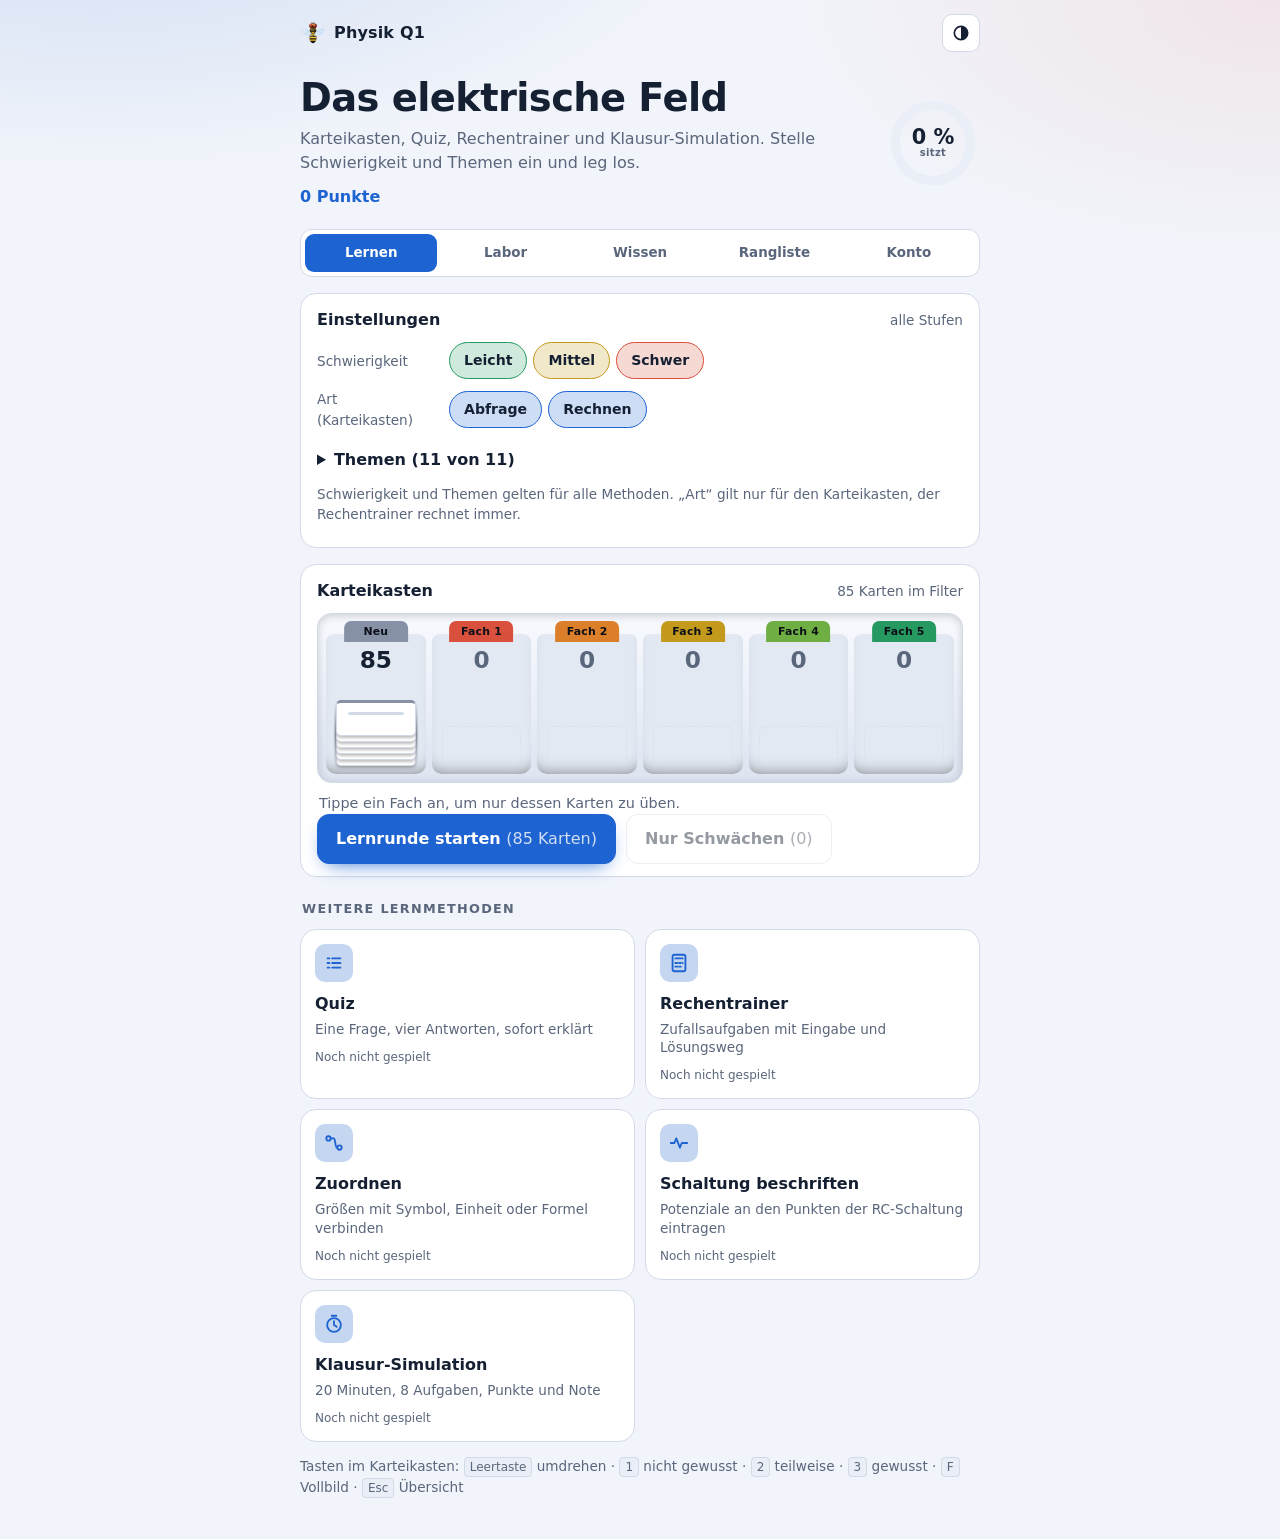
==== commit 978e4abb: "Merge ccr-343075d0" ====
--- a/public/index.html
+++ b/public/index.html
@@ -157,27 +157,19 @@
 .mini .slot .tab { top: -11px; font-size: .56rem; padding: 2px 3px 1px; min-width: 52%; }
 .mini .slot.sel { transform: none; }
 
-.topics { list-style: none; margin: 0; padding: 0; display: grid; grid-template-columns: repeat(2, minmax(0, 1fr)); gap: 8px; }
-.topics li { min-width: 0; }
-.topic { position: relative; display: grid; grid-template-columns: 1fr auto; gap: 3px 8px; align-items: center; padding: 10px 12px 10px 14px; cursor: pointer; --h: 210; height: 100%; box-sizing: border-box;
-  background: var(--surface-2); border: 1px solid var(--border); border-radius: 12px; overflow: hidden; transition: border-color .15s, background .15s, opacity .15s; opacity: .62; }
-.topic::before { content: ""; position: absolute; left: 0; top: 0; bottom: 0; width: 4px; background: hsl(var(--h) 70% 58%); }
-.topic:hover { opacity: 1; }
-.topic:has(input:checked) { opacity: 1; border-color: hsl(var(--h) 70% 58%); background: color-mix(in srgb, hsl(var(--h) 70% 58%) 13%, var(--surface)); }
-.topic:has(input:focus-visible) { outline: 2px solid var(--accent); outline-offset: 2px; }
-.topic input { position: absolute; opacity: 0; pointer-events: none; }
-.topic .t-name { grid-column: 1 / 3; font-weight: 700; font-size: .88rem; min-width: 0; line-height: 1.25; overflow-wrap: break-word; hyphens: auto; }
-.topic .t-name::after { content: "✓"; display: inline-block; width: 16px; height: 16px; margin-left: 4px; border-radius: 50%; font-size: .66rem; line-height: 16px; text-align: center; vertical-align: 1px; background: hsl(var(--h) 70% 52%); color: #fff; opacity: 0; }
-.topic:has(input:checked) .t-name::after { opacity: 1; }
-.topic .t-sub { grid-column: 1; grid-row: 2; color: var(--fg-dim); font-size: .76rem; min-width: 0; white-space: nowrap; overflow: hidden; text-overflow: ellipsis; }
-.topic .t-stat { grid-column: 2; grid-row: 2; font-size: .78rem; color: var(--fg-dim); font-variant-numeric: tabular-nums; text-align: right; }
-.topic .t-bar { grid-column: 1 / 3; grid-row: 3; height: 5px; background: color-mix(in srgb, var(--fg) 10%, transparent); border-radius: 3px; overflow: hidden; display: flex; margin-top: 2px; }
+.topics { list-style: none; margin: 0; padding: 0; }
+.topics li { border-top: 1px solid var(--border); }
+.topics li:first-child { border-top: 0; }
+.topic { display: grid; grid-template-columns: auto 1fr auto; gap: 4px 12px; align-items: center; padding: 11px 0; cursor: pointer; --h: 210; }
+.topic input { width: 20px; height: 20px; accent-color: var(--accent); margin: 0; }
+.topic .t-name { font-weight: 600; min-width: 0; display: flex; align-items: center; gap: 8px; }
+.topic .t-name::before { content: ""; width: 9px; height: 9px; border-radius: 50%; background: hsl(var(--h) 70% 58%); flex: none; }
+.topic .t-sub { grid-column: 2; color: var(--fg-dim); font-size: .85rem; min-width: 0; }
+.topic .t-stat { grid-column: 3; grid-row: 1; font-size: .85rem; color: var(--fg-dim); font-variant-numeric: tabular-nums; text-align: right; }
+.topic .t-bar { grid-column: 2 / 4; height: 6px; background: var(--surface-2); border-radius: 3px; overflow: hidden; display: flex; }
 .t-bar .g { background: var(--b5); }
 .t-bar .y { background: var(--b3); }
 .t-bar .r { background: var(--b1); }
-.topics-panel .panel-head h2 { display: flex; align-items: baseline; gap: 8px; }
-.topics-panel .mini-actions { display: flex; gap: 14px; }
-@media (min-width: 720px) { .topics { grid-template-columns: repeat(3, minmax(0, 1fr)); } }
 
 .start-actions { display: flex; flex-wrap: wrap; gap: 10px; }
 .btn { background: var(--surface); border: 1px solid var(--border); border-radius: 12px; padding: 12px 18px; font-weight: 600; cursor: pointer; transition: transform .1s, border-color .15s, background .15s; }
@@ -591,63 +583,6 @@
 @media (prefers-reduced-motion: reduce) {
   .hfly .wing, .hfly .blur, .fly-wrap, .fly-shadow { animation: none; }
 }
-
-/* ---------- Taschenrechner ---------- */
-#calc-root[hidden] { display: none; }
-#calc-fab { position: fixed; right: max(14px, env(safe-area-inset-right, 0px)); bottom: max(14px, env(safe-area-inset-bottom, 0px)); z-index: 75; width: 54px; height: 54px; border-radius: 50%; border: 0; cursor: pointer;
-  background: var(--accent); color: var(--accent-ink); display: grid; place-items: center; box-shadow: 0 10px 24px -8px rgba(0, 0, 0, .55); transition: transform .12s; }
-#calc-fab:hover { transform: scale(1.06); }
-#calc-fab.on { background: var(--surface); color: var(--accent); outline: 2px solid var(--accent); }
-#calc { --ck: #3a3f4b; --ck-fn: #2c313b; --ck-op: #566073; --lcd: #cfdcc4; --lcd-fg: #1c261a; --lcd-dim: rgba(28, 38, 26, .55);
-  position: fixed; z-index: 76; right: max(12px, env(safe-area-inset-right, 0px)); bottom: calc(max(14px, env(safe-area-inset-bottom, 0px)) + 62px);
-  width: min(352px, calc(100vw - 16px)); max-height: calc(100dvh - 90px); overflow: auto; box-sizing: border-box;
-  background: linear-gradient(180deg, #2a2e37, #1b1e25); border: 1px solid #0c0e12; border-radius: 18px; padding: 10px 10px 12px; color: #eef1f6;
-  box-shadow: 0 24px 60px rgba(0, 0, 0, .55), inset 0 1px 0 rgba(255, 255, 255, .08); font-family: var(--font); touch-action: manipulation; -webkit-user-select: none; user-select: none; }
-#calc[hidden] { display: none; }
-:root:not([data-theme="light"]) #calc { --lcd: #1a2a21; --lcd-fg: #a9f0bd; --lcd-dim: rgba(169, 240, 189, .55); }
-@media (prefers-color-scheme: light) { :root:not([data-theme="dark"]) #calc { --lcd: #cfdcc4; --lcd-fg: #1c261a; --lcd-dim: rgba(28, 38, 26, .55); } }
-:root[data-theme="dark"] #calc { --lcd: #1a2a21; --lcd-fg: #a9f0bd; --lcd-dim: rgba(169, 240, 189, .55); }
-.c-head { display: flex; align-items: center; gap: 8px; padding: 0 2px 8px; cursor: grab; touch-action: none; }
-.c-brand { font-weight: 800; letter-spacing: .08em; font-size: .78rem; color: #c8cfdb; white-space: nowrap; }
-.c-brand b { color: #5aa9ff; } .c-brand i { font-weight: 600; color: #8b93a3; margin-left: 4px; }
-.c-solar { flex: 1; height: 16px; border-radius: 4px; background: repeating-linear-gradient(90deg, #3b2a1e 0 12px, #1d1510 12px 14px); opacity: .85; border: 1px solid #0c0e12; }
-.c-ic { appearance: none; width: 30px; height: 30px; border-radius: 8px; border: 0; background: #2f343e; color: #d7dce6; display: grid; place-items: center; cursor: pointer; }
-.c-ic:hover { background: #3b4150; }
-.c-lcd { background: var(--lcd); color: var(--lcd-fg); border-radius: 8px; padding: 6px 10px 8px; box-shadow: inset 0 3px 8px rgba(0, 0, 0, .45); margin-bottom: 10px; font-variant-numeric: tabular-nums; }
-.c-flags { display: flex; gap: 10px; font-size: .62rem; font-weight: 700; letter-spacing: .06em; color: var(--lcd-dim); }
-.c-flags span { opacity: .35; } .c-flags span.on, .c-flags [data-f="mode"], .c-flags [data-f="fmt"] { opacity: .9; }
-.c-expr { font-family: ui-monospace, "SF Mono", Menlo, Consolas, monospace; font-size: 1.05rem; min-height: 1.5em; line-height: 1.5; white-space: nowrap; overflow-x: auto; scrollbar-width: none; text-align: right; }
-.c-expr::-webkit-scrollbar { display: none; }
-.c-expr sup, .c-res sup { font-size: .68em; line-height: 0; }
-.c-res { font-family: ui-monospace, "SF Mono", Menlo, Consolas, monospace; font-size: 1.9rem; font-weight: 600; text-align: right; line-height: 1.25; white-space: nowrap; overflow-x: auto; scrollbar-width: none; }
-.c-res.err { font-size: 1.1rem; color: #b3261e; padding: 8px 0; }
-:root:not([data-theme="light"]) .c-res.err { color: #ff8a80; }
-.c-keys { display: grid; grid-template-columns: repeat(5, 1fr); gap: 6px; }
-.ck { position: relative; appearance: none; border: 0; border-radius: 9px; height: 40px; background: var(--ck); color: #f1f3f7; font: 600 1rem var(--font); cursor: pointer; box-shadow: 0 2px 0 rgba(0, 0, 0, .55); padding: 0; transition: transform .05s, filter .1s; }
-.ck:active { transform: translateY(2px); box-shadow: 0 0 0 rgba(0, 0, 0, 0); filter: brightness(1.2); }
-.ck:focus-visible { outline: 2px solid #5aa9ff; outline-offset: 1px; }
-.ck small { position: absolute; top: 1px; left: 0; right: 0; text-align: center; font-size: .56rem; font-weight: 700; color: #f2b84b; line-height: 1.2; }
-.ck.mode, .ck.fn { background: var(--ck-fn); font-size: .86rem; }
-.ck.mode { font-size: .74rem; letter-spacing: .02em; color: #c4cada; }
-.ck.fn small { top: 2px; } .ck.fn span { display: block; margin-top: 8px; }
-.ck.mode span { margin-top: 0; }
-.ck.num { background: #4a505e; font-size: 1.15rem; }
-.ck.op { background: var(--ck-op); font-size: 1.2rem; }
-.ck.del { background: #c1502f; } .ck.eq { background: #2f7de1; font-size: 1.3rem; }
-.ck.act { background: #f2b84b; color: #20170a; }
-.ck.sh small { color: #ffd27a; text-shadow: 0 0 6px rgba(242, 184, 75, .55); }
-.c-pop { position: absolute; left: 10px; right: 10px; top: 92px; bottom: 12px; z-index: 3; background: #20242c; border: 1px solid #0c0e12; border-radius: 12px; overflow: auto; box-shadow: 0 10px 30px rgba(0, 0, 0, .6); padding: 6px; }
-.c-pop[hidden] { display: none; }
-.c-pop-h { display: flex; justify-content: space-between; align-items: center; font-weight: 700; font-size: .8rem; color: #aab2c2; padding: 6px 8px; }
-.c-clear { appearance: none; border: 0; background: transparent; color: #8fb6ff; font-weight: 600; cursor: pointer; font-size: .78rem; }
-.c-row { appearance: none; display: grid; grid-template-columns: 34px 1fr; gap: 0 8px; width: 100%; text-align: left; background: transparent; border: 0; border-top: 1px solid #2d323d; color: #eef1f6; padding: 8px; cursor: pointer; border-radius: 8px; font: inherit; }
-.c-row:hover { background: #2b303b; }
-.c-row b { grid-row: 1 / 3; align-self: center; font-size: 1rem; color: #8fb6ff; }
-.c-row span { font-size: .78rem; color: #c3c9d6; } .c-row em { font-style: normal; font-size: .74rem; color: #8b93a3; font-variant-numeric: tabular-nums; }
-.c-row.hist { grid-template-columns: 1fr; } .c-row.hist .he { font-family: ui-monospace, Menlo, Consolas, monospace; font-size: .86rem; color: #c3c9d6; overflow-x: auto; white-space: nowrap; } .c-row.hist em { font-size: .95rem; color: #a9f0bd; }
-.c-none { color: #8b93a3; font-size: .85rem; padding: 10px; margin: 0; }
-@media (max-width: 380px) { .ck { height: 37px; } .c-res { font-size: 1.6rem; } }
-@media (max-height: 640px) { .ck { height: 34px; } .ck.fn span { margin-top: 6px; } }
 </style></head><body>
   <div id="splash" class="splash" role="status" aria-label="App wird geladen">
     <div class="splash-in">
@@ -753,14 +688,6 @@
 
       <!-- Tab: Lernen -->
       <div class="tabpane" id="tab-learn">
-        <div class="panel topics-panel">
-          <div class="panel-head">
-            <h2>Themen <span class="fine nomargin" id="topics-sel"></span></h2>
-            <span class="mini-actions"><button type="button" id="sel-all" class="link">Alle</button><button type="button" id="sel-none" class="link">Keine</button></span>
-          </div>
-          <ul id="topic-list" class="topics"></ul>
-        </div>
-
         <div class="panel filter">
           <div class="panel-head"><h2>Einstellungen</h2><span class="fine nomargin" id="filter-summary"></span></div>
           <div class="frow">
@@ -778,14 +705,12 @@
               <button type="button" class="chip" data-kind="rechnen" aria-pressed="true">Rechnen</button>
             </div>
           </div>
-          <div class="frow">
-            <span class="flabel">Taschenrechner</span>
-            <div class="chips" id="chips-calc" role="group" aria-label="Taschenrechner">
-              <button type="button" class="chip" data-calc="1" aria-pressed="true">Mit</button>
-              <button type="button" class="chip" data-calc="0" aria-pressed="false">Ohne</button>
-            </div>
-          </div>
-          <p class="fine tight">Schwierigkeit und Themen gelten für alle Methoden. „Art“ gilt nur für den Karteikasten, der Rechentrainer rechnet immer. „Ohne“ blendet den Taschenrechner überall aus (wie in der Klausur ohne GTR).</p>
+          <details class="topics-details">
+            <summary>Themen <span id="topics-sel"></span></summary>
+            <div class="mini-actions"><button type="button" id="sel-all" class="link">Alle</button><button type="button" id="sel-none" class="link">Keine</button></div>
+            <ul id="topic-list" class="topics"></ul>
+          </details>
+          <p class="fine tight">Schwierigkeit und Themen gelten für alle Methoden. „Art“ gilt nur für den Karteikasten, der Rechentrainer rechnet immer.</p>
         </div>
 
         <div class="panel drawer-panel">
@@ -2339,425 +2264,6 @@
 })();
 
 ;
-/* Taschenrechner (wissenschaftlich, Casio-Stil). Eigener Parser, kein eval.
-   Außen: window.PHYS_CALC.enable(true|false) blendet den Rechner ein oder aus. */
-(function () {
-  "use strict";
-  const SKEY = "physikq1.calc";
-  let st = { deg: true, sci: false, mem: 0, hist: [], x: null, y: null };
-  try { Object.assign(st, JSON.parse(localStorage.getItem(SKEY) || "{}")); } catch (e) { /* ohne Speicher */ }
-  const persist = () => { try { localStorage.setItem(SKEY, JSON.stringify({ deg: st.deg, sci: st.sci, mem: st.mem, hist: st.hist.slice(0, 30), x: st.x, y: st.y })); } catch (e) { /* ignorieren */ } };
-
-  // ---------------------------------------------------------------- Rechnen
-  const CONST = [
-    ["ε₀", "Elektrische Feldkonstante", 8.8541878128e-12, "F/m"],
-    ["e", "Elementarladung", 1.602176634e-19, "C"],
-    ["k", "Coulomb-Konstante 1/(4πε₀)", 8.9875517923e9, "N·m²/C²"],
-    ["g", "Ortsfaktor", 9.81, "m/s²"],
-    ["mₑ", "Elektronenmasse", 9.1093837015e-31, "kg"],
-    ["mₚ", "Protonenmasse", 1.67262192369e-27, "kg"],
-    ["c", "Lichtgeschwindigkeit", 299792458, "m/s"],
-    ["µ₀", "Magnetische Feldkonstante", 1.25663706212e-6, "N/A²"],
-    ["h", "Planck-Konstante", 6.62607015e-34, "J·s"],
-    ["Nₐ", "Avogadro-Konstante", 6.02214076e23, "1/mol"]
-  ];
-  const FUN = { sin: 1, cos: 1, tan: 1, asin: 1, acos: 1, atan: 1, log: 1, ln: 1, sqrt: 1, cbrt: 1, tenx: 1, expx: 1 };
-
-  function fact(n) {
-    if (n < 0 || Math.abs(n - Math.round(n)) > 1e-12 || n > 170) throw new Error("Math-Fehler");
-    let r = 1; for (let i = 2; i <= Math.round(n); i++) r *= i; return r;
-  }
-  function evaluate(src, ans) {
-    // Tokenizer
-    const toks = []; let i = 0;
-    while (i < src.length) {
-      const rest = src.slice(i);
-      let m = /^(\d+\.?\d*|\.\d+)(E[+-]?\d+)?/.exec(rest);
-      if (m) { toks.push({ t: "n", v: parseFloat(m[0].replace("E", "e")) }); i += m[0].length; continue; }
-      m = /^(asin|acos|atan|sin|cos|tan|log|ln|sqrt|cbrt|tenx|expx|pi|Ans|X|Y)/.exec(rest);
-      if (m) { toks.push({ t: FUN[m[1]] ? "f" : "c", v: m[1] }); i += m[1].length; if (FUN[m[1]]) { if (src[i] === "(") i++; } continue; }
-      const ch = src[i];
-      if ("+-*/^~()!%e".includes(ch)) { toks.push({ t: ch === "e" ? "c" : "o", v: ch }); i++; continue; }
-      throw new Error("Syntax-Fehler");
-    }
-    let p = 0;
-    const peek = () => toks[p];
-    const toRad = x => (st.deg ? x * Math.PI / 180 : x);
-    const fromRad = x => (st.deg ? x * 180 / Math.PI : x);
-    function applyF(f, x) {
-      switch (f) {
-        case "sin": { const r = Math.sin(toRad(x)); return st.deg && Math.abs(x % 180) === 0 ? 0 : r; }
-        case "cos": return st.deg && Math.abs((x - 90) % 180) === 0 ? 0 : Math.cos(toRad(x));
-        case "tan": if (st.deg && Math.abs((x - 90) % 180) === 0) throw new Error("Math-Fehler"); return st.deg && x % 180 === 0 ? 0 : Math.tan(toRad(x));
-        case "asin": if (Math.abs(x) > 1) throw new Error("Math-Fehler"); return fromRad(Math.asin(x));
-        case "acos": if (Math.abs(x) > 1) throw new Error("Math-Fehler"); return fromRad(Math.acos(x));
-        case "atan": return fromRad(Math.atan(x));
-        case "log": if (x <= 0) throw new Error("Math-Fehler"); return Math.log10(x);
-        case "ln": if (x <= 0) throw new Error("Math-Fehler"); return Math.log(x);
-        case "sqrt": if (x < 0) throw new Error("Math-Fehler"); return Math.sqrt(x);
-        case "cbrt": return Math.cbrt(x);
-        case "tenx": return Math.pow(10, x);
-        case "expx": return Math.exp(x);
-      }
-    }
-    function expr() {
-      let v = term();
-      for (;;) {
-        const t = peek();
-        if (t && t.t === "o" && (t.v === "+" || t.v === "-")) { p++; const r = term(); v = t.v === "+" ? v + r : v - r; } else return v;
-      }
-    }
-    function startsFactor(t) { return t && (t.t === "n" || t.t === "c" || t.t === "f" || (t.t === "o" && t.v === "(")); }
-    function term() {
-      let v = unary();
-      for (;;) {
-        const t = peek();
-        if (t && t.t === "o" && (t.v === "*" || t.v === "/")) {
-          p++; const r = unary();
-          if (t.v === "/" && r === 0) throw new Error("Math-Fehler: Division durch 0");
-          v = t.v === "*" ? v * r : v / r;
-        } else if (startsFactor(t)) { v = v * unary(); } // 2π, 2(3), 3sin(…)
-        else return v;
-      }
-    }
-    function unary() {
-      const t = peek();
-      if (t && t.t === "o" && (t.v === "-" || t.v === "+")) { p++; const v = unary(); return t.v === "-" ? -v : v; }
-      return power();
-    }
-    function power() {
-      let b = postfix();
-      const t = peek();
-      if (t && t.t === "o" && t.v === "^") {
-        p++;
-        const e = unarySignedPower(); // rechtsassoziativ, erlaubt 2^-3
-        const r = Math.pow(b, e);
-        if (!isFinite(r) && isFinite(b) && isFinite(e)) throw new Error("Math-Fehler");
-        return r;
-      }
-      if (t && t.t === "o" && t.v === "~") { // n ˣ√ x  =  x^(1/n)
-        p++; const x = unarySignedPower();
-        if (b === 0) throw new Error("Math-Fehler");
-        if (x < 0 && Math.abs(b % 2) === 1) return -Math.pow(-x, 1 / b);
-        if (x < 0) throw new Error("Math-Fehler");
-        return Math.pow(x, 1 / b);
-      }
-      return b;
-    }
-    function unarySignedPower() {
-      const t = peek();
-      if (t && t.t === "o" && (t.v === "-" || t.v === "+")) { p++; const v = unarySignedPower(); return t.v === "-" ? -v : v; }
-      return power();
-    }
-    function postfix() {
-      let v = primary();
-      for (;;) {
-        const t = peek();
-        if (t && t.t === "o" && t.v === "!") { p++; v = fact(v); }
-        else if (t && t.t === "o" && t.v === "%") { p++; v = v / 100; }
-        else return v;
-      }
-    }
-    function primary() {
-      const t = toks[p++];
-      if (!t) throw new Error("Syntax-Fehler");
-      if (t.t === "n") return t.v;
-      if (t.t === "c") {
-        if (t.v === "pi") return Math.PI;
-        if (t.v === "e") return Math.E;
-        if (t.v === "Ans") return ans;
-        if (t.v === "X") return st.x == null ? 0 : st.x;
-        if (t.v === "Y") return st.y == null ? 0 : st.y;
-      }
-      if (t.t === "f") { const x = parenBody(); return applyF(t.v, x); }
-      if (t.t === "o" && t.v === "(") { const x = parenBody(); return x; }
-      throw new Error("Syntax-Fehler");
-    }
-    // Innenteil bis ")" – fehlende Klammern am Ende werden automatisch geschlossen
-    function parenBody() {
-      const v = expr();
-      const t = peek();
-      if (t && t.t === "o" && t.v === ")") p++;
-      return v;
-    }
-    const r = expr();
-    if (p < toks.length) throw new Error("Syntax-Fehler");
-    if (!isFinite(r) || isNaN(r)) throw new Error("Math-Fehler");
-    return r;
-  }
-
-  // ---------------------------------------------------------------- Format
-  const esc = s => String(s).replace(/&/g, "&amp;").replace(/</g, "&lt;");
-  function sciParts(x, sig) {
-    const e = Math.floor(Math.log10(Math.abs(x)));
-    let m = x / Math.pow(10, e), ee = e;
-    let ms = m.toPrecision(sig);
-    if (Math.abs(parseFloat(ms)) >= 10) { ee++; ms = (m / 10).toPrecision(sig); }
-    return { m: ms.replace(/\.?0+$/, "").replace(".", ","), e: ee };
-  }
-  function fmt(x) { // liefert HTML
-    if (x === 0) return "0";
-    const a = Math.abs(x);
-    if (st.sci || a < 1e-4 || a >= 1e10) {
-      const q = sciParts(x, st.sci ? 4 : 10);
-      return q.m + "·10<sup>" + q.e + "</sup>";
-    }
-    let s = parseFloat(x.toPrecision(10)).toString();
-    if (s.includes("e")) { const q = sciParts(x, 10); return q.m + "·10<sup>" + q.e + "</sup>"; }
-    return s.replace(".", ",");
-  }
-  function plainNum(x) { // für Verlauf/Einfügen: Zahl als Eingabe-Zeichenfolge
-    const s = parseFloat(x.toPrecision(12)).toString();
-    return s.replace("e+", "E").replace("e-", "E-");
-  }
-
-  // ---------------------------------------------------------------- Zustand der Eingabe
-  // Jeder Token: { d: Anzeige (HTML), v: Wert für den Parser, k: Art }
-  let toks = [], justEvaluated = false, shift = false, lastAns = 0, resultHtml = "", errMsg = "", enabled = true, open = false;
-  const T = (d, v, k) => ({ d, v, k: k || "x" });
-  const FUNC_T = {
-    sin: T("sin(", "sin(", "f"), cos: T("cos(", "cos(", "f"), tan: T("tan(", "tan(", "f"),
-    asin: T("sin⁻¹(", "asin(", "f"), acos: T("cos⁻¹(", "acos(", "f"), atan: T("tan⁻¹(", "atan(", "f"),
-    log: T("log(", "log(", "f"), ln: T("ln(", "ln(", "f"), tenx: T("10<sup>(</sup>", "tenx(", "f"), expx: T("e<sup>(</sup>", "expx(", "f"),
-    sqrt: T("√(", "sqrt(", "f"), cbrt: T("³√(", "cbrt(", "f")
-  };
-  const isDigit = t => t && t.k === "d";
-  function renderExpr() {
-    let h = "", inExp = false, first = false;
-    toks.forEach(t => {
-      if (t.k === "E") { h += "·10"; inExp = true; first = true; return; }
-      if (inExp && (isDigit(t) || (first && t.v === "-"))) { h += "<sup>" + t.d + "</sup>"; first = false; return; }
-      inExp = false; h += t.d;
-    });
-    return h;
-  }
-
-  // ---------------------------------------------------------------- Oberfläche
-  const root = document.createElement("div");
-  root.id = "calc-root";
-  root.innerHTML =
-    '<button type="button" id="calc-fab" aria-label="Taschenrechner öffnen" aria-expanded="false" title="Taschenrechner (Taste C)">' +
-      '<svg viewBox="0 0 24 24" width="26" height="26" aria-hidden="true"><rect x="5" y="2.5" width="14" height="19" rx="2.5" fill="none" stroke="currentColor" stroke-width="2"/><rect x="8" y="5.5" width="8" height="3.5" rx=".8" fill="currentColor"/><g fill="currentColor"><circle cx="8.8" cy="13" r="1.1"/><circle cx="12" cy="13" r="1.1"/><circle cx="15.2" cy="13" r="1.1"/><circle cx="8.8" cy="16.6" r="1.1"/><circle cx="12" cy="16.6" r="1.1"/><circle cx="15.2" cy="16.6" r="1.1"/></g></svg>' +
-    "</button>" +
-    '<section id="calc" role="dialog" aria-label="Taschenrechner" hidden>' +
-      '<header class="c-head" id="calc-drag">' +
-        '<span class="c-brand">PHYS<b>·</b>CALC <i>fx</i></span>' +
-        '<span class="c-solar" aria-hidden="true"></span>' +
-        '<button type="button" class="c-ic" data-act="hist" aria-label="Verlauf" title="Verlauf"><svg viewBox="0 0 24 24" width="18" height="18"><path d="M12 7v5l3 2M4 12a8 8 0 1 0 2.5-5.8M4 4v4h4" fill="none" stroke="currentColor" stroke-width="2" stroke-linecap="round" stroke-linejoin="round"/></svg></button>' +
-        '<button type="button" class="c-ic" data-act="close" aria-label="Schließen" title="Schließen (Esc)"><svg viewBox="0 0 24 24" width="18" height="18"><path d="M6 6l12 12M18 6L6 18" stroke="currentColor" stroke-width="2.4" stroke-linecap="round"/></svg></button>' +
-      "</header>" +
-      '<div class="c-lcd" aria-live="polite">' +
-        '<div class="c-flags"><span data-f="shift">2nd</span><span data-f="mode">DEG</span><span data-f="fmt">NORM</span><span data-f="mem">M</span></div>' +
-        '<div class="c-expr" id="c-expr"></div>' +
-        '<div class="c-res" id="c-res">0</div>' +
-      "</div>" +
-      '<div class="c-pop" id="c-pop" hidden></div>' +
-      '<div class="c-keys" id="c-keys"></div>' +
-    "</section>";
-  document.body.appendChild(root);
-  const $ = s => root.querySelector(s);
-  const panel = $("#calc"), fab = $("#calc-fab"), exprEl = $("#c-expr"), resEl = $("#c-res"), pop = $("#c-pop");
-
-  // Tasten: [Beschriftung, 2nd-Beschriftung, Aktion, 2nd-Aktion, Klasse]
-  const KEYS = [
-    ["2nd", "", "shift", "", "mode"], ["DEG", "", "deg", "", "mode"], ["NORM", "", "fmt", "", "mode"], ["π", "e", "pi", "e", "fn"], ["Konst", "", "const", "", "mode"],
-    ["sin", "sin⁻¹", "f:sin", "f:asin", "fn"], ["cos", "cos⁻¹", "f:cos", "f:acos", "fn"], ["tan", "tan⁻¹", "f:tan", "f:atan", "fn"], ["log", "10ˣ", "f:log", "f:tenx", "fn"], ["ln", "eˣ", "f:ln", "f:expx", "fn"],
-    ["x²", "x³", "t:^2", "t:^3", "fn"], ["xʸ", "ˣ√y", "t:^", "t:~", "fn"], ["√", "³√", "f:sqrt", "f:cbrt", "fn"], ["(", "", "t:(", "", "fn"], [")", "", "t:)", "", "fn"],
-    ["x⁻¹", "", "t:^-1", "", "fn"], ["n!", "", "t:!", "", "fn"], ["%", "", "t:%", "", "fn"], ["M+", "M−", "m+", "m-", "fn"], ["MR", "MC", "mr", "mc", "fn"],
-    ["7", "", "d:7", "", "num"], ["8", "", "d:8", "", "num"], ["9", "", "d:9", "", "num"], ["DEL", "", "del", "", "del"], ["AC", "", "ac", "", "del"],
-    ["4", "", "d:4", "", "num"], ["5", "", "d:5", "", "num"], ["6", "", "d:6", "", "num"], ["×", "", "o:*", "", "op"], ["÷", "", "o:/", "", "op"],
-    ["1", "", "d:1", "", "num"], ["2", "", "d:2", "", "num"], ["3", "", "d:3", "", "num"], ["+", "", "o:+", "", "op"], ["−", "", "o:-", "", "op"],
-    ["0", "", "d:0", "", "num"], [",", "", "d:.", "", "num"], ["×10ˣ", "", "exp", "", "fn"], ["Ans", "", "ans", "", "fn"], ["=", "", "eq", "", "eq"]
-  ];
-  $("#c-keys").innerHTML = KEYS.map((k, i) =>
-    '<button type="button" class="ck ' + k[4] + '" data-i="' + i + '">' + (k[1] ? '<small>' + k[1] + "</small>" : "") + "<span>" + k[0] + "</span></button>").join("");
-
-  function updateFlags() {
-    root.querySelector('[data-f="shift"]').classList.toggle("on", shift);
-    root.querySelector('[data-f="mode"]').textContent = st.deg ? "DEG" : "RAD";
-    root.querySelector('[data-f="fmt"]').textContent = st.sci ? "SCI" : "NORM";
-    root.querySelector('[data-f="mem"]').classList.toggle("on", !!st.mem);
-    const set = (i, txt) => { const b = root.querySelector('.ck[data-i="' + i + '"] span'); if (b) b.textContent = txt; };
-    set(1, st.deg ? "DEG" : "RAD"); set(2, st.sci ? "SCI" : "NORM");
-    root.querySelector('.ck[data-i="0"]').classList.toggle("act", shift);
-    root.querySelectorAll(".ck").forEach(b => b.classList.toggle("sh", shift));
-  }
-  function show() {
-    exprEl.innerHTML = renderExpr() || "&nbsp;";
-    if (errMsg) { resEl.textContent = errMsg; resEl.classList.add("err"); }
-    else { resEl.innerHTML = resultHtml || "0"; resEl.classList.remove("err"); }
-    exprEl.scrollLeft = exprEl.scrollWidth;
-    updateFlags();
-  }
-  function srcOf() { return toks.map(t => t.v).join(""); }
-  function liveCalc() { // Vorschau, solange man tippt
-    errMsg = "";
-    if (!toks.length) { resultHtml = justEvaluated ? resultHtml : ""; return; }
-    try { resultHtml = fmt(evaluate(srcOf(), lastAns)); } catch (e) { /* unvollständig: Ergebnis bleibt stehen */ }
-  }
-  function insertTok(t, startsNew) {
-    if (justEvaluated) {
-      justEvaluated = false;
-      if (!startsNew) toks = [T("Ans", "Ans", "c")]; // Rechnen mit dem letzten Ergebnis weiter
-      else toks = [];
-    }
-    errMsg = "";
-    toks.push(t);
-    liveCalc(); show();
-  }
-  function equals() {
-    if (!toks.length) return;
-    try {
-      const v = evaluate(srcOf(), lastAns);
-      const disp = renderExpr();
-      resultHtml = fmt(v);
-      st.hist.unshift({ e: disp, r: resultHtml, v: plainNum(v) });
-      st.hist = st.hist.slice(0, 30);
-      lastAns = v; justEvaluated = true; errMsg = "";
-      persist();
-    } catch (e) { errMsg = e.message || "Fehler"; }
-    show();
-  }
-  function setShift(v) { shift = v; updateFlags(); }
-  function memAdd(sign) {
-    let v;
-    try { v = toks.length ? evaluate(srcOf(), lastAns) : lastAns; } catch (e) { errMsg = "Math-Fehler"; show(); return; }
-    st.mem += sign * v; persist(); updateFlags();
-  }
-  function act(a) {
-    if (a === "shift") { setShift(!shift); return; }
-    const was = shift; setShift(false);
-    if (a === "deg") { st.deg = !st.deg; persist(); liveCalc(); show(); return; }
-    if (a === "fmt") { st.sci = !st.sci; persist(); if (justEvaluated) { try { resultHtml = fmt(lastAns); } catch (e) { /* */ } } else liveCalc(); show(); return; }
-    if (a === "const") { togglePop("const"); return; }
-    if (a === "pi") { insertTok(was ? T("e", "e", "c") : T("π", "pi", "c"), true); return; }
-    if (a === "e") { insertTok(T("e", "e", "c"), true); return; }
-    if (a === "ac") { toks = []; resultHtml = ""; errMsg = ""; justEvaluated = false; show(); return; }
-    if (a === "del") {
-      if (justEvaluated) { toks = []; resultHtml = ""; justEvaluated = false; show(); return; }
-      toks.pop(); errMsg = ""; resultHtml = ""; liveCalc(); show(); return;
-    }
-    if (a === "eq") { equals(); return; }
-    if (a === "ans") { insertTok(T("Ans", "Ans", "c"), true); return; }
-    if (a === "exp") {
-      const last = toks[toks.length - 1];
-      if (justEvaluated || !(last && (isDigit(last) || last.d === ")"))) insertTok(T("1", "1", "d"), true);
-      insertTok(T("·10", "E", "E"), false); return;
-    }
-    if (a === "m+") { memAdd(1); return; }
-    if (a === "m-") { memAdd(-1); return; }
-    if (a === "mc") { st.mem = 0; persist(); updateFlags(); return; }
-    if (a === "mr") { insertTok(T(esc(fmt(st.mem).replace(/<[^>]+>/g, "")), "(" + plainNum(st.mem) + ")", "c"), true); return; }
-    const [k, arg] = [a.slice(0, a.indexOf(":")), a.slice(a.indexOf(":") + 1)];
-    if (k === "d") { insertTok(T(arg === "." ? "," : arg, arg, "d"), true); return; }
-    if (k === "o") { // Operator: nach "=" mit Ans weiterrechnen
-      insertTok(T(arg === "*" ? "×" : arg === "/" ? "÷" : arg === "-" ? "−" : arg, arg, "o"), false); return;
-    }
-    if (k === "f") { insertTok(FUNC_T[arg], true); return; }
-    if (k === "t") {
-      const map = { "^2": ["<sup>2</sup>", "^2"], "^3": ["<sup>3</sup>", "^3"], "^-1": ["<sup>−1</sup>", "^(-1)"], "^": ["^", "^"], "~": ["ˣ√", "~"], "!": ["!", "!"], "%": ["%", "%"], "(": ["(", "("], ")": [")", ")"] };
-      const m = map[arg];
-      insertTok(T(m[0], m[1], "o"), arg === "(");
-      return;
-    }
-  }
-
-  $("#c-keys").addEventListener("click", e => {
-    const b = e.target.closest(".ck"); if (!b) return;
-    const k = KEYS[+b.dataset.i];
-    const a = shift && k[3] ? k[3] : k[2];
-    closePop();
-    act(a);
-  });
-
-  // Popups: Konstanten und Verlauf
-  function closePop() { pop.hidden = true; pop.dataset.kind = ""; }
-  function togglePop(kind) {
-    if (!pop.hidden && pop.dataset.kind === kind) { closePop(); return; }
-    pop.dataset.kind = kind; pop.hidden = false;
-    if (kind === "const") {
-      pop.innerHTML = '<div class="c-pop-h">Konstanten einfügen</div>' + CONST.map((c, i) =>
-        '<button type="button" class="c-row" data-const="' + i + '"><b>' + c[0] + "</b><span>" + c[1] + '</span><em>' + fmt(c[2]) + " " + c[3] + "</em></button>").join("");
-    } else {
-      pop.innerHTML = '<div class="c-pop-h">Verlauf <button type="button" class="c-clear" data-clear="1">Leeren</button></div>' +
-        (st.hist.length ? st.hist.map((h, i) => '<button type="button" class="c-row hist" data-hist="' + i + '"><span class="he">' + h.e + '</span><em>= ' + h.r + "</em></button>").join("") : '<p class="c-none">Noch nichts gerechnet.</p>');
-    }
-  }
-  pop.addEventListener("click", e => {
-    const c = e.target.closest("[data-const]");
-    if (c) { const k = CONST[+c.dataset.const]; insertTok(T(k[0], "(" + plainNum(k[2]) + ")", "c"), true); closePop(); return; }
-    const h = e.target.closest("[data-hist]");
-    if (h) { const x = st.hist[+h.dataset.hist]; insertTok(T(x.r, "(" + x.v + ")", "c"), true); closePop(); return; }
-    if (e.target.closest("[data-clear]")) { st.hist = []; persist(); togglePop("hist"); togglePop("hist"); }
-  });
-
-  // Öffnen, Schließen, Ziehen
-  function setOpen(v) {
-    open = v && enabled;
-    panel.hidden = !open;
-    fab.setAttribute("aria-expanded", String(open));
-    fab.classList.toggle("on", open);
-    if (!open) closePop();
-    if (open) show();
-  }
-  fab.addEventListener("click", () => setOpen(!open));
-  root.querySelector('[data-act="close"]').addEventListener("click", () => setOpen(false));
-  root.querySelector('[data-act="hist"]').addEventListener("click", () => togglePop("hist"));
-  exprEl.addEventListener("click", () => closePop());
-
-  // Verschieben am Kopf (Maus und Touch)
-  (function drag() {
-    const h = $("#calc-drag"); let sx, sy, ox, oy, on = false;
-    h.addEventListener("pointerdown", e => {
-      if (e.target.closest("button")) return;
-      const r = panel.getBoundingClientRect(); on = true; sx = e.clientX; sy = e.clientY; ox = r.left; oy = r.top;
-      h.setPointerCapture(e.pointerId);
-    });
-    h.addEventListener("pointermove", e => {
-      if (!on) return;
-      const w = panel.offsetWidth, hh = panel.offsetHeight;
-      const x = Math.min(Math.max(0, ox + e.clientX - sx), innerWidth - w);
-      const y = Math.min(Math.max(0, oy + e.clientY - sy), innerHeight - hh);
-      panel.style.left = x + "px"; panel.style.top = y + "px"; panel.style.right = "auto"; panel.style.bottom = "auto";
-    });
-    const end = () => { on = false; };
-    h.addEventListener("pointerup", end); h.addEventListener("pointercancel", end);
-  })();
-
-  // Tastatur (nur wenn kein Eingabefeld der Seite den Fokus hat)
-  document.addEventListener("keydown", e => {
-    const tg = e.target, typing = tg && (tg.tagName === "INPUT" || tg.tagName === "TEXTAREA" || tg.isContentEditable);
-    if (!enabled || e.ctrlKey || e.metaKey || e.altKey) return;
-    if (!open) { if (!typing && (e.key === "c" || e.key === "C") && !document.querySelector(".dlg:not([hidden])")) { setOpen(true); e.preventDefault(); } return; }
-    if (e.key === "Escape") { if (!pop.hidden) closePop(); else setOpen(false); return; }
-    if (typing && !panel.contains(tg)) return;
-    if (tg && tg.tagName === "BUTTON" && (e.key === "Enter" || e.key === " ")) return; // Taste auslösen lassen
-    const k = e.key; let a = null;
-    if (/^[0-9]$/.test(k)) a = "d:" + k;
-    else if (k === "." || k === ",") a = "d:.";
-    else if (k === "+") a = "o:+"; else if (k === "-") a = "o:-"; else if (k === "*") a = "o:*"; else if (k === "/") a = "o:/";
-    else if (k === "^") a = "t:^"; else if (k === "(") a = "t:("; else if (k === ")") a = "t:)"; else if (k === "!") a = "t:!"; else if (k === "%") a = "t:%";
-    else if (k === "Enter" || k === "=") a = "eq";
-    else if (k === "Backspace") a = "del";
-    else if (k === "Delete") a = "ac";
-    else if (k === "p" || k === "P") a = "pi";
-    if (a) { e.preventDefault(); closePop(); act(a); }
-  });
-
-  window.PHYS_CALC = {
-    enable(v) {
-      enabled = !!v;
-      root.hidden = !enabled;
-      if (!enabled) setOpen(false);
-    },
-    open: () => setOpen(true),
-    evaluate: (s, a) => evaluate(s, a || 0)
-  };
-  root.hidden = false;
-  updateFlags();
-})();
-
-;
 /* Physik-Lernapp: Karteikasten (Leitner, 5 Fächer), Lernrunden, Sync. */
 (function () {
   "use strict";
@@ -2771,7 +2277,7 @@
   const BOX_TAB = ["Neu", "Fach 1", "Fach 2", "Fach 3", "Fach 4", "Fach 5"];
 
   // ------------------------------------------------------------ Speicher
-  let store = { progress: {}, sel: null, theme: null, resetAt: 0, sync: null, pick: null, levels: [1, 2, 3], kinds: ["abfrage", "rechnen"], calc: true, tab: "learn", stats: {}, hidden: {}, ghidden: {} };
+  let store = { progress: {}, sel: null, theme: null, resetAt: 0, sync: null, pick: null, levels: [1, 2, 3], kinds: ["abfrage", "rechnen"], tab: "learn", stats: {}, hidden: {}, ghidden: {} };
   try {
     const raw = localStorage.getItem(KEY);
     if (raw) store = Object.assign(store, JSON.parse(raw));
@@ -2804,8 +2310,6 @@
   if (!store.ghidden || typeof store.ghidden !== "object") store.ghidden = {};
   const isHidden = id => !!((store.hidden[id] && store.hidden[id].on) || store.ghidden[id]);
   const liveCards = () => CARDS.filter(c => !isHidden(c.id));
-  // Ohne Taschenrechner: Rechenkarten ausblenden
-  const availCards = () => liveCards().filter(c => store.calc || !c.calc);
   const plain = h => String(h).replace(/<[^>]+>/g, "").replace(/&nbsp;/g, " ")
     .replace(/\\cdot/g, "·").replace(/\\(?:mathrm|text|mu|varepsilon|sigma|tau)\b/g, m => ({ "\\mu": "µ", "\\varepsilon": "ε", "\\sigma": "σ", "\\tau": "τ" }[m] || ""))
     .replace(/\\[a-zA-Z]+/g, "").replace(/[${}]/g, "").replace(/\s+/g, " ").trim().slice(0, 90);
@@ -2865,7 +2369,7 @@
   });
 
   // ------------------------------------------------------------ Karteikasten
-  function selectedCards() { return availCards().filter(c => store.sel.includes(c.topic) && store.levels.includes(c.lvl) && store.kinds.includes(c.kind)); }
+  function selectedCards() { return liveCards().filter(c => store.sel.includes(c.topic) && store.levels.includes(c.lvl) && store.kinds.includes(c.kind)); }
   function counts(cards) {
     const n = [0, 0, 0, 0, 0, 0];
     cards.forEach(c => { n[boxOf(c.id)]++; });
@@ -2893,7 +2397,7 @@
   }
 
   function renderRing() {
-    const live = availCards();
+    const live = liveCards();
     const all = live.length || 1;
     const done = live.filter(c => boxOf(c.id) >= 4).length;
     const pct = Math.round(done / all * 100);
@@ -2935,7 +2439,7 @@
     const ul = $("#topic-list");
     ul.innerHTML = "";
     TOPICS.forEach(t => {
-      const cs = availCards().filter(c => c.topic === t.id);
+      const cs = liveCards().filter(c => c.topic === t.id);
       const nc = cs.length || 1;
       const g = cs.filter(c => boxOf(c.id) >= 4).length;
       const y = cs.filter(c => boxOf(c.id) === 3).length;
@@ -2959,8 +2463,6 @@
   function refreshFilters() {
     document.querySelectorAll("#chips-level .chip").forEach(b => b.setAttribute("aria-pressed", store.levels.includes(+b.dataset.lvl)));
     document.querySelectorAll("#chips-kind .chip").forEach(b => b.setAttribute("aria-pressed", store.kinds.includes(b.dataset.kind)));
-    document.querySelectorAll("#chips-calc .chip").forEach(b => b.setAttribute("aria-pressed", (b.dataset.calc === "1") === !!store.calc));
-    if (window.PHYS_CALC) window.PHYS_CALC.enable(!!store.calc);
     $("#topics-sel").textContent = "(" + store.sel.length + " von " + TOPICS.length + ")";
     const lv = store.levels.length === 3 ? "alle Stufen" : store.levels.map(l => LVL_NAME[l]).join(" + ");
     $("#filter-summary").textContent = lv;
@@ -2993,10 +2495,6 @@
   $("#chips-level").addEventListener("click", e => {
     const b = e.target.closest(".chip"); if (!b) return;
     store.levels = toggleIn(store.levels.slice(), +b.dataset.lvl).sort(); save(); renderTopics();
-  });
-  $("#chips-calc").addEventListener("click", e => {
-    const b = e.target.closest(".chip"); if (!b) return;
-    store.calc = b.dataset.calc === "1"; save(); renderTopics(); if (window.PHYS_METHODS_REFRESH) window.PHYS_METHODS_REFRESH();
   });
   $("#chips-kind").addEventListener("click", e => {
     const b = e.target.closest(".chip"); if (!b) return;
@@ -3762,10 +3260,8 @@
     $("#stat-mc").textContent = mc.n ? Math.round(mc.ok / mc.n * 100) + " % richtig · " + mc.n + " Fragen" : "Noch nicht gespielt";
     $("#stat-tr").textContent = tr.n ? Math.round(tr.ok / tr.n * 100) + " % richtig · " + tr.n + " Aufgaben" : "Noch nicht gespielt";
     $("#stat-match").textContent = m.rounds ? m.rounds + " Runden · " + (m.err || 0) + " Fehler" : "Noch nicht gespielt";
-    if (!S.calc) $("#stat-tr").textContent = "Nur mit Taschenrechner";
     $("#stat-exam").textContent = ex && ex.best != null ? "Beste: " + ex.best + " % (" + notenpunkte(ex.best) + " Punkte)" : "Noch nicht gespielt";
   }
-  window.PHYS_METHODS_REFRESH = renderStats;
   function notenpunkte(p) {
     const t = [95, 90, 85, 80, 75, 70, 65, 60, 55, 50, 45, 39, 33, 27, 20];
     for (let i = 0; i < t.length; i++) if (p >= t[i]) return 15 - i;
@@ -3795,7 +3291,6 @@
       if (!pool.length) { toast("Für diesen Filter gibt es keine Fragen. Wähle mehr Themen oder Stufen."); return; }
       items = sample(pool, 10).map(mkMC);
     } else if (mode === "trainer") {
-      if (!S.calc) { toast("Der Rechentrainer braucht den Taschenrechner. Stelle ihn unter Einstellungen auf „Mit“."); return; }
       items = Array.from({ length: 8 }, () => mkCalc(S.levels, S.sel));
     } else {
       // Klausur: gemischte Stufen, nur Themenfilter
@@ -3805,9 +3300,7 @@
       const pick = lv => { const c = pool.filter(q => q.lvl === lv); return c.length ? rnd(c) : rnd(pool.length ? pool : MC_ALL().filter(q => !mcHidden(q))); };
       const used = new Set();
       const mcs = [1, 2, 2, 3].map(lv => { let q, k = 0; do { q = pick(lv); k++; } while (used.has(q.id) && k < 12); used.add(q.id); return mkMC(q); });
-      // Ohne Taschenrechner: nur Verständnisfragen statt Rechenaufgaben
-      const calcs = S.calc ? [1, 2, 2, 3].map(lv => mkCalc([lv], S.sel))
-        : [1, 2, 2, 3].map(lv => { let q, k = 0; do { q = pick(lv); k++; } while (used.has(q.id) && k < 12); used.add(q.id); return mkMC(q); });
+      const calcs = [1, 2, 2, 3].map(lv => mkCalc([lv], S.sel));
       items = shuffle(mcs.concat(calcs));
     }
     run = { mode, items, i: 0, results: [], answered: false, pts: 0, max: 0 };
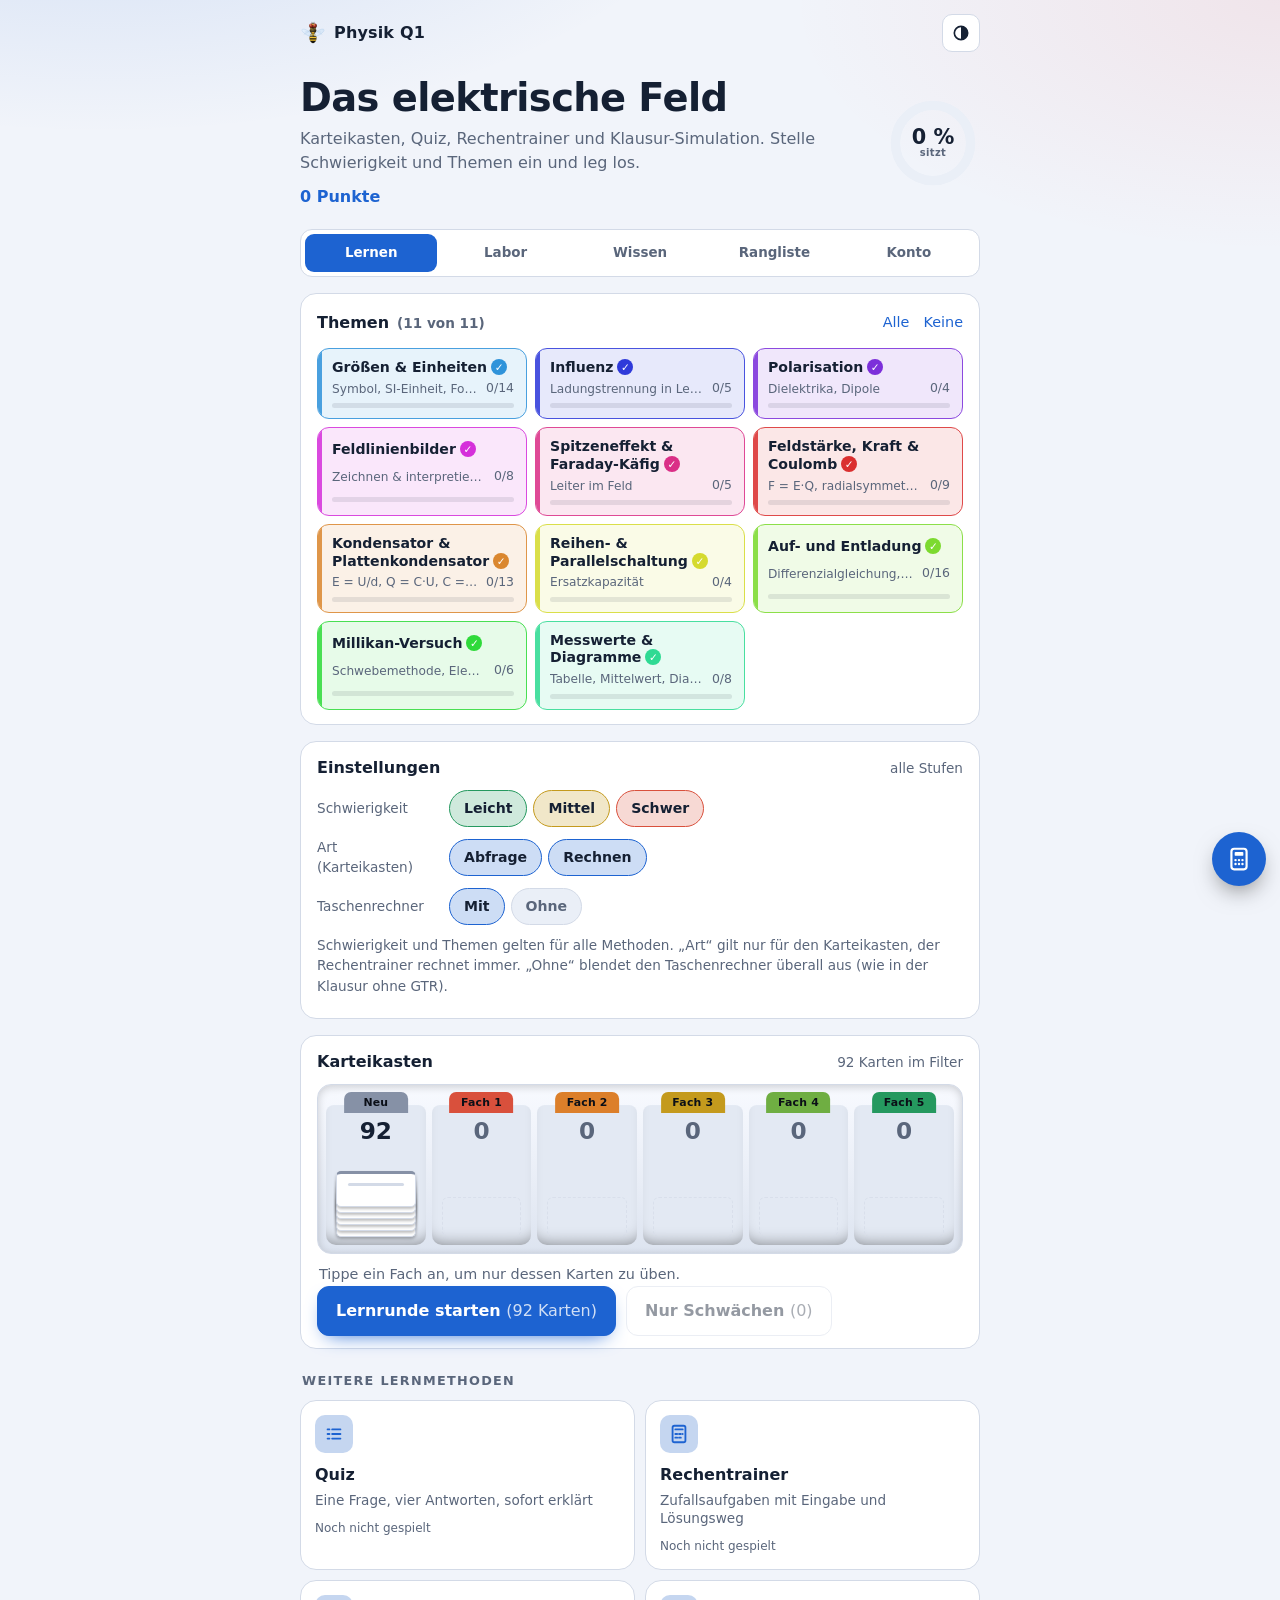
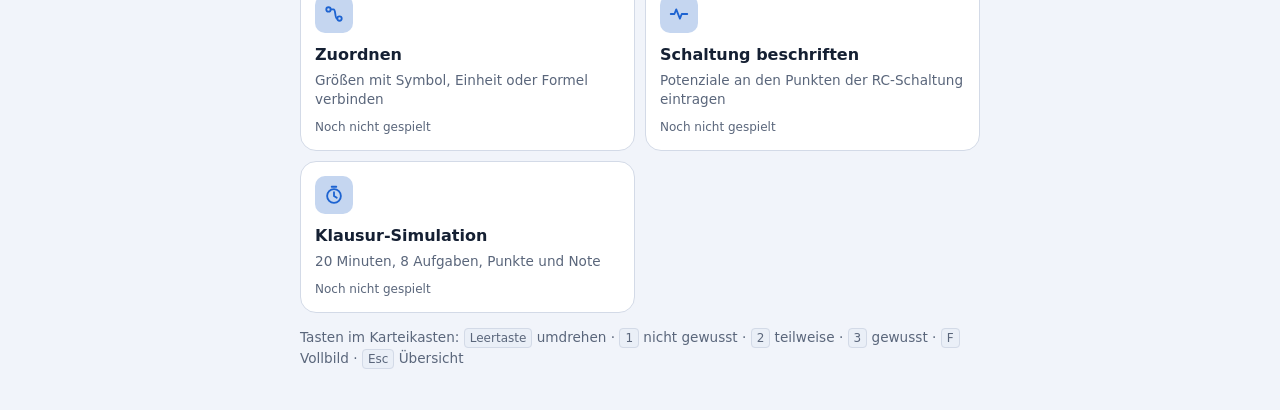
==== commit 41e21571: "Merge ccr-4a3d5881-kjej6a (Herleitung); Konflikte aufgeloest, App neu gebaut" ====
--- a/public/index.html
+++ b/public/index.html
@@ -157,19 +157,27 @@
 .mini .slot .tab { top: -11px; font-size: .56rem; padding: 2px 3px 1px; min-width: 52%; }
 .mini .slot.sel { transform: none; }
 
-.topics { list-style: none; margin: 0; padding: 0; }
-.topics li { border-top: 1px solid var(--border); }
-.topics li:first-child { border-top: 0; }
-.topic { display: grid; grid-template-columns: auto 1fr auto; gap: 4px 12px; align-items: center; padding: 11px 0; cursor: pointer; --h: 210; }
-.topic input { width: 20px; height: 20px; accent-color: var(--accent); margin: 0; }
-.topic .t-name { font-weight: 600; min-width: 0; display: flex; align-items: center; gap: 8px; }
-.topic .t-name::before { content: ""; width: 9px; height: 9px; border-radius: 50%; background: hsl(var(--h) 70% 58%); flex: none; }
-.topic .t-sub { grid-column: 2; color: var(--fg-dim); font-size: .85rem; min-width: 0; }
-.topic .t-stat { grid-column: 3; grid-row: 1; font-size: .85rem; color: var(--fg-dim); font-variant-numeric: tabular-nums; text-align: right; }
-.topic .t-bar { grid-column: 2 / 4; height: 6px; background: var(--surface-2); border-radius: 3px; overflow: hidden; display: flex; }
+.topics { list-style: none; margin: 0; padding: 0; display: grid; grid-template-columns: repeat(2, minmax(0, 1fr)); gap: 8px; }
+.topics li { min-width: 0; }
+.topic { position: relative; display: grid; grid-template-columns: 1fr auto; gap: 3px 8px; align-items: center; padding: 10px 12px 10px 14px; cursor: pointer; --h: 210; height: 100%; box-sizing: border-box;
+  background: var(--surface-2); border: 1px solid var(--border); border-radius: 12px; overflow: hidden; transition: border-color .15s, background .15s, opacity .15s; opacity: .62; }
+.topic::before { content: ""; position: absolute; left: 0; top: 0; bottom: 0; width: 4px; background: hsl(var(--h) 70% 58%); }
+.topic:hover { opacity: 1; }
+.topic:has(input:checked) { opacity: 1; border-color: hsl(var(--h) 70% 58%); background: color-mix(in srgb, hsl(var(--h) 70% 58%) 13%, var(--surface)); }
+.topic:has(input:focus-visible) { outline: 2px solid var(--accent); outline-offset: 2px; }
+.topic input { position: absolute; opacity: 0; pointer-events: none; }
+.topic .t-name { grid-column: 1 / 3; font-weight: 700; font-size: .88rem; min-width: 0; line-height: 1.25; overflow-wrap: break-word; hyphens: auto; }
+.topic .t-name::after { content: "✓"; display: inline-block; width: 16px; height: 16px; margin-left: 4px; border-radius: 50%; font-size: .66rem; line-height: 16px; text-align: center; vertical-align: 1px; background: hsl(var(--h) 70% 52%); color: #fff; opacity: 0; }
+.topic:has(input:checked) .t-name::after { opacity: 1; }
+.topic .t-sub { grid-column: 1; grid-row: 2; color: var(--fg-dim); font-size: .76rem; min-width: 0; white-space: nowrap; overflow: hidden; text-overflow: ellipsis; }
+.topic .t-stat { grid-column: 2; grid-row: 2; font-size: .78rem; color: var(--fg-dim); font-variant-numeric: tabular-nums; text-align: right; }
+.topic .t-bar { grid-column: 1 / 3; grid-row: 3; height: 5px; background: color-mix(in srgb, var(--fg) 10%, transparent); border-radius: 3px; overflow: hidden; display: flex; margin-top: 2px; }
 .t-bar .g { background: var(--b5); }
 .t-bar .y { background: var(--b3); }
 .t-bar .r { background: var(--b1); }
+.topics-panel .panel-head h2 { display: flex; align-items: baseline; gap: 8px; }
+.topics-panel .mini-actions { display: flex; gap: 14px; }
+@media (min-width: 720px) { .topics { grid-template-columns: repeat(3, minmax(0, 1fr)); } }
 
 .start-actions { display: flex; flex-wrap: wrap; gap: 10px; }
 .btn { background: var(--surface); border: 1px solid var(--border); border-radius: 12px; padding: 12px 18px; font-weight: 600; cursor: pointer; transition: transform .1s, border-color .15s, background .15s; }
@@ -583,6 +591,96 @@
 @media (prefers-reduced-motion: reduce) {
   .hfly .wing, .hfly .blur, .fly-wrap, .fly-shadow { animation: none; }
 }
+
+/* ---------- Taschenrechner ---------- */
+#calc-root[hidden] { display: none; }
+#calc-fab { position: fixed; right: max(14px, env(safe-area-inset-right, 0px)); bottom: max(14px, env(safe-area-inset-bottom, 0px)); z-index: 75; width: 54px; height: 54px; border-radius: 50%; border: 0; cursor: pointer;
+  background: var(--accent); color: var(--accent-ink); display: grid; place-items: center; box-shadow: 0 10px 24px -8px rgba(0, 0, 0, .55); transition: transform .12s; }
+#calc-fab:hover { transform: scale(1.06); }
+#calc-fab.on { background: var(--surface); color: var(--accent); outline: 2px solid var(--accent); }
+#calc { --ck: #3a3f4b; --ck-fn: #2c313b; --ck-op: #566073; --lcd: #cfdcc4; --lcd-fg: #1c261a; --lcd-dim: rgba(28, 38, 26, .55);
+  position: fixed; z-index: 76; right: max(12px, env(safe-area-inset-right, 0px)); bottom: calc(max(14px, env(safe-area-inset-bottom, 0px)) + 62px);
+  width: min(352px, calc(100vw - 16px)); max-height: calc(100dvh - 90px); overflow: auto; box-sizing: border-box;
+  background: linear-gradient(180deg, #2a2e37, #1b1e25); border: 1px solid #0c0e12; border-radius: 18px; padding: 10px 10px 12px; color: #eef1f6;
+  box-shadow: 0 24px 60px rgba(0, 0, 0, .55), inset 0 1px 0 rgba(255, 255, 255, .08); font-family: var(--font); touch-action: manipulation; -webkit-user-select: none; user-select: none; }
+#calc[hidden] { display: none; }
+:root:not([data-theme="light"]) #calc { --lcd: #1a2a21; --lcd-fg: #a9f0bd; --lcd-dim: rgba(169, 240, 189, .55); }
+@media (prefers-color-scheme: light) { :root:not([data-theme="dark"]) #calc { --lcd: #cfdcc4; --lcd-fg: #1c261a; --lcd-dim: rgba(28, 38, 26, .55); } }
+:root[data-theme="dark"] #calc { --lcd: #1a2a21; --lcd-fg: #a9f0bd; --lcd-dim: rgba(169, 240, 189, .55); }
+.c-head { display: flex; align-items: center; gap: 8px; padding: 0 2px 8px; cursor: grab; touch-action: none; }
+.c-brand { font-weight: 800; letter-spacing: .08em; font-size: .78rem; color: #c8cfdb; white-space: nowrap; }
+.c-brand b { color: #5aa9ff; } .c-brand i { font-weight: 600; color: #8b93a3; margin-left: 4px; }
+.c-solar { flex: 1; height: 16px; border-radius: 4px; background: repeating-linear-gradient(90deg, #3b2a1e 0 12px, #1d1510 12px 14px); opacity: .85; border: 1px solid #0c0e12; }
+.c-ic { appearance: none; width: 30px; height: 30px; border-radius: 8px; border: 0; background: #2f343e; color: #d7dce6; display: grid; place-items: center; cursor: pointer; }
+.c-ic:hover { background: #3b4150; }
+.c-lcd { background: var(--lcd); color: var(--lcd-fg); border-radius: 8px; padding: 6px 10px 8px; box-shadow: inset 0 3px 8px rgba(0, 0, 0, .45); margin-bottom: 10px; font-variant-numeric: tabular-nums; }
+.c-flags { display: flex; gap: 10px; font-size: .62rem; font-weight: 700; letter-spacing: .06em; color: var(--lcd-dim); }
+.c-flags span { opacity: .35; } .c-flags span.on, .c-flags [data-f="mode"], .c-flags [data-f="fmt"] { opacity: .9; }
+.c-expr { font-family: ui-monospace, "SF Mono", Menlo, Consolas, monospace; font-size: 1.05rem; min-height: 1.5em; line-height: 1.5; white-space: nowrap; overflow-x: auto; scrollbar-width: none; text-align: right; }
+.c-expr::-webkit-scrollbar { display: none; }
+.c-expr sup, .c-res sup { font-size: .68em; line-height: 0; }
+.c-res { font-family: ui-monospace, "SF Mono", Menlo, Consolas, monospace; font-size: 1.9rem; font-weight: 600; text-align: right; line-height: 1.25; white-space: nowrap; overflow-x: auto; scrollbar-width: none; }
+.c-res.err { font-size: 1.1rem; color: #b3261e; padding: 8px 0; }
+:root:not([data-theme="light"]) .c-res.err { color: #ff8a80; }
+.c-keys { display: grid; grid-template-columns: repeat(5, 1fr); gap: 6px; }
+.ck { position: relative; appearance: none; border: 0; border-radius: 9px; height: 40px; background: var(--ck); color: #f1f3f7; font: 600 1rem var(--font); cursor: pointer; box-shadow: 0 2px 0 rgba(0, 0, 0, .55); padding: 0; transition: transform .05s, filter .1s; }
+.ck:active { transform: translateY(2px); box-shadow: 0 0 0 rgba(0, 0, 0, 0); filter: brightness(1.2); }
+.ck:focus-visible { outline: 2px solid #5aa9ff; outline-offset: 1px; }
+.ck small { position: absolute; top: 1px; left: 0; right: 0; text-align: center; font-size: .56rem; font-weight: 700; color: #f2b84b; line-height: 1.2; }
+.ck.mode, .ck.fn { background: var(--ck-fn); font-size: .86rem; }
+.ck.mode { font-size: .74rem; letter-spacing: .02em; color: #c4cada; }
+.ck.fn small { top: 2px; } .ck.fn span { display: block; margin-top: 8px; }
+.ck.mode span { margin-top: 0; }
+.ck.num { background: #4a505e; font-size: 1.15rem; }
+.ck.op { background: var(--ck-op); font-size: 1.2rem; }
+.ck.del { background: #c1502f; } .ck.eq { background: #2f7de1; font-size: 1.3rem; }
+.ck.act { background: #f2b84b; color: #20170a; }
+.ck.sh small { color: #ffd27a; text-shadow: 0 0 6px rgba(242, 184, 75, .55); }
+.c-pop { position: absolute; left: 10px; right: 10px; top: 92px; bottom: 12px; z-index: 3; background: #20242c; border: 1px solid #0c0e12; border-radius: 12px; overflow: auto; box-shadow: 0 10px 30px rgba(0, 0, 0, .6); padding: 6px; }
+.c-pop[hidden] { display: none; }
+.c-pop-h { display: flex; justify-content: space-between; align-items: center; font-weight: 700; font-size: .8rem; color: #aab2c2; padding: 6px 8px; }
+.c-clear { appearance: none; border: 0; background: transparent; color: #8fb6ff; font-weight: 600; cursor: pointer; font-size: .78rem; }
+.c-row { appearance: none; display: grid; grid-template-columns: 34px 1fr; gap: 0 8px; width: 100%; text-align: left; background: transparent; border: 0; border-top: 1px solid #2d323d; color: #eef1f6; padding: 8px; cursor: pointer; border-radius: 8px; font: inherit; }
+.c-row:hover { background: #2b303b; }
+.c-row b { grid-row: 1 / 3; align-self: center; font-size: 1rem; color: #8fb6ff; }
+.c-row span { font-size: .78rem; color: #c3c9d6; } .c-row em { font-style: normal; font-size: .74rem; color: #8b93a3; font-variant-numeric: tabular-nums; }
+.c-row.hist { grid-template-columns: 1fr; } .c-row.hist .he { font-family: ui-monospace, Menlo, Consolas, monospace; font-size: .86rem; color: #c3c9d6; overflow-x: auto; white-space: nowrap; } .c-row.hist em { font-size: .95rem; color: #a9f0bd; }
+.c-none { color: #8b93a3; font-size: .85rem; padding: 10px; margin: 0; }
+@media (max-width: 380px) { .ck { height: 37px; } .c-res { font-size: 1.6rem; } }
+@media (max-height: 640px) { .ck { height: 34px; } .ck.fn span { margin-top: 6px; } }
+/* ---------- Herleitung live ---------- */
+.her-nav { display: flex; align-items: center; gap: 8px; }
+.her-nav .her-step { flex: 1; text-align: center; font-weight: 700; font-size: .92rem; line-height: 1.25; }
+.her-nav .btn { margin: 0; white-space: nowrap; }
+.her-nav .btn:disabled { opacity: .4; }
+.her-dots { display: flex; justify-content: center; gap: 2px; margin-top: 2px; }
+.her-dot { appearance: none; border: 0; background: none; padding: 8px 5px; cursor: pointer; }
+.her-dot::before { content: ""; display: block; width: 9px; height: 9px; border-radius: 50%; background: var(--border); }
+.her-dot.done::before { background: var(--b5); }
+.her-dot.on::before { background: var(--accent); box-shadow: 0 0 0 3px color-mix(in srgb, var(--accent) 30%, transparent); }
+.her-lead { margin: 4px 2px 2px; font-size: .95rem; }
+.her-terms { display: grid; gap: 8px; margin-top: 10px; }
+.her-term { appearance: none; width: 100%; text-align: left; background: var(--surface); border: 1px solid var(--border); border-left: 5px solid var(--tc, var(--accent)); border-radius: 12px; padding: 8px 12px; color: var(--fg); font: inherit; cursor: pointer; }
+.her-term[aria-pressed="true"] { border-color: var(--tc, var(--accent)); background: var(--surface-2); box-shadow: 0 0 0 2px color-mix(in srgb, var(--tc, var(--accent)) 28%, transparent); }
+.her-term .sym { display: block; font-size: 1.05rem; }
+.her-term .txt { display: block; font-size: .88rem; color: var(--fg-dim); margin-top: 2px; }
+.sim-ctl > .seg { margin: 4px 0 6px; }
+.her-path { display: grid; gap: 8px; margin-top: 10px; }
+.her-ok { display: grid; grid-template-columns: auto 1fr; gap: 4px 10px; align-items: center; background: color-mix(in srgb, var(--ok) 12%, var(--surface)); border: 1px solid var(--ok); border-radius: 12px; padding: 8px 12px; }
+.her-ok .num { grid-row: 1 / 3; width: 26px; height: 26px; border-radius: 50%; background: var(--ok); color: var(--accent-ink); font-weight: 800; display: grid; place-items: center; font-size: .85rem; }
+.her-ok .lab { font-size: .85rem; color: var(--fg-dim); }
+.her-ok .lab b { color: var(--fg); }
+.her-ok .fm { overflow-x: auto; }
+.her-msg { margin: 10px 2px 0; font-size: .92rem; min-height: 2.6em; }
+.her-msg.good { color: var(--ok); font-weight: 600; }
+.her-msg.bad { color: var(--bad); }
+.her-pool { display: grid; gap: 8px; margin-top: 8px; }
+.her-pick { appearance: none; width: 100%; background: var(--surface); border: 1px solid var(--border); border-radius: 12px; padding: 10px 12px; color: var(--fg); font: inherit; cursor: pointer; overflow-x: auto; }
+.her-pick:hover { border-color: var(--accent); }
+.her-pick.shake { animation: her-shake .35s; border-color: var(--bad); }
+@keyframes her-shake { 0%, 100% { transform: none; } 25% { transform: translateX(-6px); } 75% { transform: translateX(6px); } }
+@media (prefers-reduced-motion: reduce) { .her-pick.shake { animation: none; } }
+.sim-link { margin: 12px 0 0; }
 </style></head><body>
   <div id="splash" class="splash" role="status" aria-label="App wird geladen">
     <div class="splash-in">
@@ -688,6 +786,14 @@
 
       <!-- Tab: Lernen -->
       <div class="tabpane" id="tab-learn">
+        <div class="panel topics-panel">
+          <div class="panel-head">
+            <h2>Themen <span class="fine nomargin" id="topics-sel"></span></h2>
+            <span class="mini-actions"><button type="button" id="sel-all" class="link">Alle</button><button type="button" id="sel-none" class="link">Keine</button></span>
+          </div>
+          <ul id="topic-list" class="topics"></ul>
+        </div>
+
         <div class="panel filter">
           <div class="panel-head"><h2>Einstellungen</h2><span class="fine nomargin" id="filter-summary"></span></div>
           <div class="frow">
@@ -705,12 +811,14 @@
               <button type="button" class="chip" data-kind="rechnen" aria-pressed="true">Rechnen</button>
             </div>
           </div>
-          <details class="topics-details">
-            <summary>Themen <span id="topics-sel"></span></summary>
-            <div class="mini-actions"><button type="button" id="sel-all" class="link">Alle</button><button type="button" id="sel-none" class="link">Keine</button></div>
-            <ul id="topic-list" class="topics"></ul>
-          </details>
-          <p class="fine tight">Schwierigkeit und Themen gelten für alle Methoden. „Art“ gilt nur für den Karteikasten, der Rechentrainer rechnet immer.</p>
+          <div class="frow">
+            <span class="flabel">Taschenrechner</span>
+            <div class="chips" id="chips-calc" role="group" aria-label="Taschenrechner">
+              <button type="button" class="chip" data-calc="1" aria-pressed="true">Mit</button>
+              <button type="button" class="chip" data-calc="0" aria-pressed="false">Ohne</button>
+            </div>
+          </div>
+          <p class="fine tight">Schwierigkeit und Themen gelten für alle Methoden. „Art“ gilt nur für den Karteikasten, der Rechentrainer rechnet immer. „Ohne“ blendet den Taschenrechner überall aus (wie in der Klausur ohne GTR).</p>
         </div>
 
         <div class="panel drawer-panel">
@@ -1463,6 +1571,46 @@
     R`<p>$$\bar{e} = \dfrac{1{,}55 + 1{,}63 + 1{,}60 + 1{,}58 + 1{,}64}{5}\cdot10^{-19}\,\mathrm{C}$$</p>
       <p>$$\bar{e} = 1{,}60\cdot10^{-19}\,\mathrm{C}$$</p>`);
 
+  // ============================================================ AUF-/ENTLADUNG: Herleitung Schritt für Schritt
+  // (Neue Karten hinten angehängt, damit die Nummern und der Lernfortschritt der alten Karten gleich bleiben.)
+  Q("ladung", "Welche <b>Bausteine</b> brauchst du für die Herleitung, und was bedeutet jeder am Kondensator?",
+    R`<ul><li>$U_C = \dfrac{Q}{C}$: Je mehr Ladung auf den Platten, desto höher die Spannung (Tank: Wasserstand = Wasser ÷ Grundfläche).</li>
+      <li>$U_R = R\cdot I$: Der Widerstand bremst die Elektronen, dafür braucht es ein Potenzialgefälle.</li>
+      <li>$I = \dfrac{\mathrm{d}Q}{\mathrm{d}t}$: Strom ist Ladung pro Zeit, also die Steigung der $Q(t)$-Kurve.</li>
+      <li><b>Maschenregel:</b> Alle Spannungen im geschlossenen Kreis ergeben zusammen null (Quelle gegen die Verbraucher).</li></ul>`);
+  Q("ladung", "Leite die Differenzialgleichung der <b>Aufladung</b> Schritt für Schritt her.",
+    R`<ol><li>Maschenregel: $U_0 = U_R + U_C$</li>
+      <li>Bausteine einsetzen: $U_0 = R\,\dfrac{\mathrm{d}Q}{\mathrm{d}t} + \dfrac{Q}{C}$</li>
+      <li>Mit $Q_0 = C\,U_0$ gilt $U_0 = \dfrac{Q_0}{C}$, also $R\,\dfrac{\mathrm{d}Q}{\mathrm{d}t} = \dfrac{Q_0 - Q}{C}$</li>
+      <li>Durch $R$ teilen, $\tau = RC$: $$\dfrac{\mathrm{d}Q}{\mathrm{d}t} = \dfrac{Q_0 - Q}{\tau}$$</li></ol>
+      <p>Lies es so: Die Rate ist der <b>Abstand zum Ziel</b>, geteilt durch $\tau$.</p>`);
+  Q("ladung", "Löse die Dgl. der <b>Aufladung</b> mit Variablentrennung (alle Schritte, mit Grenzen).",
+    R`<ol><li>Trennen: $\dfrac{\mathrm{d}Q}{Q_0 - Q} = \dfrac{\mathrm{d}t}{\tau}$</li>
+      <li>Integrieren von $t = 0$ ($Q = 0$) bis $t$: $$-\ln(Q_0 - Q)\Big|_0^{Q} = \dfrac{t}{\tau}$$ (Minus wegen der inneren Ableitung $-1$.)</li>
+      <li>Einsetzen: $-\ln(Q_0 - Q) + \ln Q_0 = \dfrac{t}{\tau}$, also $\ln\dfrac{Q_0 - Q}{Q_0} = -\dfrac{t}{\tau}$</li>
+      <li>Mit $e$ auflösen: $\dfrac{Q_0 - Q}{Q_0} = e^{-t/\tau}$</li>
+      <li>Nach $Q$ umstellen: $$Q(t) = Q_0\bigl(1 - e^{-t/\tau}\bigr)$$</li></ol>`);
+  Q("ladung", "Leite die Gleichung der <b>Entladung</b> her. Woher kommt das <b>Minus</b>?",
+    R`<ol><li>Keine Quelle: $U_C + U_R = 0$, also $\dfrac{Q}{C} + R\,\dfrac{\mathrm{d}Q}{\mathrm{d}t} = 0$</li>
+      <li>Umstellen: $\dfrac{\mathrm{d}Q}{\mathrm{d}t} = -\dfrac{Q}{\tau}$</li>
+      <li>Trennen: $\dfrac{\mathrm{d}Q}{Q} = -\dfrac{\mathrm{d}t}{\tau}$</li>
+      <li>Integrieren von $Q_0$ bis $Q$ und $0$ bis $t$: $\ln\dfrac{Q}{Q_0} = -\dfrac{t}{\tau}$</li>
+      <li>Mit $e$ auflösen: $$Q(t) = Q_0\,e^{-t/\tau}$$</li></ol>
+      <p><b>Das Minus:</b> Der Strom fließt entgegen der Laderichtung, $\mathrm{d}Q/\mathrm{d}t$ ist negativ, $Q$ wird kleiner.</p>`);
+  Q("ladung", "Wie machst du die <b>Probe</b>, dass $Q(t) = Q_0(1 - e^{-t/\\tau})$ die Dgl. löst?",
+    R`<ul><li>Ableiten: $\dfrac{\mathrm{d}Q}{\mathrm{d}t} = \dfrac{Q_0}{\tau}\,e^{-t/\tau}$</li>
+      <li>Rechte Seite der Dgl.: $\dfrac{Q_0 - Q}{\tau} = \dfrac{Q_0\,e^{-t/\tau}}{\tau}$. Beide Seiten sind <b>gleich</b>. ✓</li>
+      <li>Anfangsbedingung: $t = 0$ gibt $Q = Q_0(1 - 1) = 0$. ✓</li>
+      <li>Endwert: $t \to \infty$ gibt $Q \to Q_0$. ✓</li></ul>`);
+  Q("ladung", "Warum ist $\\tau = R\\cdot C$ eine <b>Zeit</b> und woher kommt es?",
+    R`<ul><li><b>Herkunft:</b> Beim Umstellen von $R\,\dfrac{\mathrm{d}Q}{\mathrm{d}t} = \dfrac{Q_0 - Q}{C}$ bleibt im Nenner $RC$ stehen.</li>
+      <li><b>Einheit:</b> $\Omega\cdot\mathrm{F} = \dfrac{\mathrm{V}}{\mathrm{A}}\cdot\dfrac{\mathrm{C}}{\mathrm{V}} = \dfrac{\mathrm{C}}{\mathrm{A}} = \mathrm{s}$.</li>
+      <li><b>Anschaulich:</b> Großes $R$ bremst den Strom, großes $C$ muss mehr Ladung aufnehmen. Beides macht den Vorgang langsamer.</li></ul>`);
+  Q("ladung", "Welche <b>typischen Fehler</b> passieren bei der Herleitung?",
+    R`<ul><li>Vorzeichen bei $\mathrm{d}Q/\mathrm{d}t$ oder das Minus vor dem $\ln$ beim Aufladen vergessen.</li>
+      <li>Die Anfangsbedingung (Integrationsgrenzen) nicht einsetzen.</li>
+      <li>$\tau$ mit falschen Einheiten ($\mu\mathrm{F}$ und $\mathrm{k\Omega}$ umrechnen!).</li>
+      <li>Probe vergessen: Ableiten und $t = 0$ prüfen.</li></ul>`);
 
   // ---------------------------------------------------------------- Metadaten
   // lvl: 1 = leicht (Grundwissen), 2 = mittel, 3 = schwer (Herleitung, Dgl., mehrere Schritte)
@@ -1475,7 +1623,8 @@
     43:1, 44:3, 45:2, 46:1, 47:1, 48:3, 49:2, 50:3, 51:3, 52:1, 53:1, 54:2, 55:2,
     56:3, 57:3, 58:2, 59:2, 60:2, 61:2, 62:3, 63:1, 64:2, 65:1, 66:2, 67:3, 68:2,
     69:1, 70:1, 71:1, 72:1, 73:2, 74:2, 75:2, 76:1,
-    77:2, 78:2, 79:1, 80:1, 81:2, 82:2, 83:2, 84:2, 85:2, 86:3, 87:3, 88:1, 89:3, 90:3, 91:1
+    77:2, 78:2, 79:1, 80:1, 81:2, 82:2, 83:2, 84:2, 85:2, 86:3, 87:3, 88:1, 89:3, 90:3, 91:1,
+    92:2, 93:3, 94:3, 95:3, 96:3, 97:2, 98:2
   };
   const CALC_TOPIC = { 77: "kraft", 78: "kraft", 79: "kraft", 80: "kondensator", 81: "kondensator", 82: "kondensator",
     83: "kondensator", 84: "schaltung", 85: "ladung", 86: "ladung", 87: "ladung", 88: "groessen", 89: "kraft",
@@ -1492,6 +1641,7 @@
     c.lvl = LVL[num] || 2;
     c.kind = c.calc ? "rechnen" : "abfrage";
     if (CALC_TOPIC[num]) c.topic = CALC_TOPIC[num];
+    if (c.topic === "ladung" && !c.calc) c.sim = "herleitung";
   });
 
   window.PHYS_TOPICS = TOPICS;
@@ -2233,6 +2383,97 @@
 <h3>Das musst du können</h3>
 <ul class="check"><li>Dgl. aus der Maschenregel aufstellen und lösen (Variablentrennung).</li><li>Kurven zeichnen, $\tau$ einzeichnen.</li></ul>`, ["rc"]);
 
+  sheet("herleitung", "Herleitung Schritt für Schritt", "Auf- und Entladen ohne Vorwissen verstehen und selbst herleiten", R`
+<p class="hint"><b>Zum Anschauen:</b> Im Labor gibt es dazu die Simulation <b>„Herleitung live“</b>. Dort siehst du in 8 Schritten am Kondensator, was jeder Teil der Formel bedeutet und warum er dasteht. Im 9. Schritt leitest du selbst her.</p>
+<p>Ziel: Du kannst am Ende die Formeln für Auf- und Entladen <b>selbst auf einem leeren Blatt</b> herleiten. Lies jeden Schritt, decke dann die Rechnung ab und versuche sie allein. Im Labor („RC-Schaltung“ und „Differenzialgleichung“) siehst du alles live.</p>
+
+<h3>0 · Was du vorher wissen musst</h3>
+<ul>
+<li><b>Ladung</b> $Q$ (Einheit C): wie viel Ladung auf der Kondensatorplatte sitzt.</li>
+<li><b>Strom</b> $I$ (Einheit A): Ladung pro Zeit. $I = \dfrac{\mathrm{d}Q}{\mathrm{d}t}$ heißt: „Wie schnell ändert sich $Q$?“ Das ist die Steigung der $Q(t)$-Kurve.</li>
+<li><b>Spannung</b> $U$ (Einheit V): „Druck“, der Ladung antreibt.</li>
+<li><b>Kondensator:</b> $U_C = \dfrac{Q}{C}$. Je mehr Ladung drauf, desto höher seine Spannung.</li>
+<li><b>Widerstand (Ohm):</b> $U_R = R\cdot I$. Je mehr Strom, desto mehr Spannung fällt am Widerstand ab.</li>
+<li><b>Maschenregel:</b> In einem geschlossenen Kreis ergeben alle Spannungen zusammen null (Quelle zählt gegen die Verbraucher).</li>
+</ul>
+
+<h3>1 · Die Idee in Alltagssprache</h3>
+<p>Ein leerer Kondensator hinter einem Widerstand: Anfangs „drückt“ die Quelle voll, viel Strom fließt, $Q$ wächst schnell. Je voller der Kondensator, desto stärker drückt <b>er zurück</b>, der Strom wird kleiner, $Q$ wächst langsamer. Das Laden wird also immer träger und erreicht den Endwert nie ganz.</p>
+<p>Genauso beim Entladen: Viel Ladung drauf = viel Spannung = viel Strom = schnelle Abnahme. Je weniger Ladung übrig, desto langsamer fällt sie weiter. <b>Die Änderungsrate ist proportional zum Vorrat.</b> Genau das ist eine Differenzialgleichung, und ihre Lösung ist immer eine $e$-Funktion.</p>
+
+<h3>2 · Entladen: Dgl. aufstellen</h3>
+<p><b>Schaltung:</b> Geladener Kondensator ($Q_0$), Schalter zu, Widerstand $R$ im Kreis. Keine Quelle.</p>
+<ol>
+<li><b>Maschenregel:</b> $U_C + U_R = 0$</li>
+<li><b>Bausteine einsetzen:</b> $U_C = \dfrac{Q}{C}$ und $U_R = R\cdot I$ ergibt $\dfrac{Q}{C} + R\cdot I = 0$</li>
+<li><b>Strom durch $Q$ ausdrücken:</b> $I = \dfrac{\mathrm{d}Q}{\mathrm{d}t}$. Damit nur noch eine Unbekannte $Q(t)$ übrig bleibt: $\dfrac{Q}{C} + R\,\dfrac{\mathrm{d}Q}{\mathrm{d}t} = 0$</li>
+<li><b>Nach der Ableitung umstellen:</b> $R\,\dfrac{\mathrm{d}Q}{\mathrm{d}t} = -\dfrac{Q}{C}$ also
+$$\dfrac{\mathrm{d}Q}{\mathrm{d}t} = -\dfrac{1}{RC}\,Q = -\dfrac{Q}{\tau}\qquad\text{mit } \tau = R\cdot C$$</li>
+</ol>
+<div class="hint">Das Minus sagt: $Q$ wird kleiner. Die Rate ist proportional zu $Q$ selbst, genau wie in Schritt 1 beschrieben. $I = \mathrm{d}Q/\mathrm{d}t$ ist hier negativ, weil der Strom entgegen der Lade-Richtung fließt.</div>
+
+<h3>3 · Entladen: Dgl. lösen (Variablentrennung)</h3>
+<p>Idee: Alles mit $Q$ auf eine Seite, alles mit $t$ auf die andere, dann auf beiden Seiten das Integral.</p>
+<ol>
+<li><b>Trennen:</b> $\dfrac{\mathrm{d}Q}{Q} = -\dfrac{1}{\tau}\,\mathrm{d}t$</li>
+<li><b>Integrieren</b> von Anfang ($t=0$, $Q=Q_0$) bis jetzt ($t$, $Q$):
+$$\int_{Q_0}^{Q}\dfrac{\mathrm{d}Q'}{Q'} = -\dfrac{1}{\tau}\int_{0}^{t}\mathrm{d}t' \;\Rightarrow\; \ln Q - \ln Q_0 = -\dfrac{t}{\tau}$$
+(Stammfunktion von $1/Q$ ist $\ln Q$, von $1$ ist $t$.)</li>
+<li><b>Logarithmen zusammenfassen:</b> $\ln\dfrac{Q}{Q_0} = -\dfrac{t}{\tau}$</li>
+<li><b>Mit $e$ „aufheben“:</b> $\dfrac{Q}{Q_0} = e^{-t/\tau}$ also
+$$Q(t) = Q_0\,e^{-t/\tau}$$</li>
+<li><b>Spannung und Strom folgen:</b> $U_C = \dfrac{Q}{C} = U_0\,e^{-t/\tau}$ und $I = -\dfrac{U_0}{R}\,e^{-t/\tau}$ (Betrag $\dfrac{U_0}{R}e^{-t/\tau}$).</li>
+</ol>
+<p><b>Probe (immer machen!):</b> Ableiten ergibt $\dfrac{\mathrm{d}Q}{\mathrm{d}t} = Q_0\cdot\left(-\dfrac{1}{\tau}\right)e^{-t/\tau} = -\dfrac{Q}{\tau}$. Das ist die Dgl. aus Schritt 2. Bei $t=0$ gilt $Q=Q_0$. Beides stimmt.</p>
+
+<h3>4 · Aufladen: Dgl. aufstellen</h3>
+<p><b>Schaltung:</b> Leerer Kondensator ($Q(0)=0$), Quelle $U_0$, Widerstand $R$ in Reihe.</p>
+<ol>
+<li><b>Maschenregel:</b> Die Quellspannung verteilt sich auf $R$ und $C$: $U_0 = U_R + U_C$</li>
+<li><b>Einsetzen:</b> $U_0 = R\,\dfrac{\mathrm{d}Q}{\mathrm{d}t} + \dfrac{Q}{C}$</li>
+<li><b>Endladung einführen:</b> Wenn alles fertig ist, fließt kein Strom mehr und $U_C = U_0$. Das heißt $Q_0 = C\cdot U_0$. Dann ist $U_0 = \dfrac{Q_0}{C}$, und es folgt $R\,\dfrac{\mathrm{d}Q}{\mathrm{d}t} = \dfrac{Q_0 - Q}{C}$ also
+$$\dfrac{\mathrm{d}Q}{\mathrm{d}t} = \dfrac{Q_0 - Q}{\tau}$$</li>
+</ol>
+<div class="hint">Lies es so: Die Rate ist proportional zum <b>Abstand zum Ziel</b> ($Q_0 - Q$). Weit weg = schnell. Fast da = langsam.</div>
+
+<h3>5 · Aufladen: Dgl. lösen</h3>
+<ol>
+<li><b>Trennen:</b> $\dfrac{\mathrm{d}Q}{Q_0 - Q} = \dfrac{\mathrm{d}t}{\tau}$</li>
+<li><b>Integrieren</b> von $t=0$ ($Q=0$) bis $t$:
+$$-\ln(Q_0 - Q)\,\Big|_{0}^{Q} = \dfrac{t}{\tau} \;\Rightarrow\; -\ln(Q_0 - Q) + \ln Q_0 = \dfrac{t}{\tau}$$
+(Vorsicht: Wegen der Kettenregel steht vor dem $\ln$ ein <b>Minus</b>, denn die innere Ableitung von $Q_0-Q$ ist $-1$.)</li>
+<li><b>Zusammenfassen:</b> $\ln\dfrac{Q_0 - Q}{Q_0} = -\dfrac{t}{\tau}$</li>
+<li><b>Mit $e$ aufheben:</b> $\dfrac{Q_0 - Q}{Q_0} = e^{-t/\tau}$</li>
+<li><b>Nach $Q$ umstellen:</b>
+$$Q(t) = Q_0\bigl(1 - e^{-t/\tau}\bigr)\qquad U_C(t) = U_0\bigl(1 - e^{-t/\tau}\bigr)$$</li>
+<li><b>Strom</b> = Ableitung: $I = \dfrac{\mathrm{d}Q}{\mathrm{d}t} = \dfrac{Q_0}{\tau}\,e^{-t/\tau}$. Wegen $\dfrac{Q_0}{\tau} = \dfrac{C U_0}{RC} = \dfrac{U_0}{R}$ gilt
+$$I(t) = \dfrac{U_0}{R}\,e^{-t/\tau}$$</li>
+</ol>
+<p><b>Probe:</b> Bei $t=0$ ist $Q = Q_0(1-1) = 0$ ✓. Für $t\to\infty$ geht $e^{-t/\tau}\to 0$, also $Q\to Q_0$ ✓. Ableiten bestätigt $\dfrac{Q_0 - Q}{\tau}$ ✓.</p>
+
+<h3>6 · Was ist $\tau = R\cdot C$?</h3>
+<ul>
+<li><b>Einheit:</b> $\Omega\cdot\mathrm{F} = \dfrac{\mathrm{V}}{\mathrm{A}}\cdot\dfrac{\mathrm{C}}{\mathrm{V}} = \dfrac{\mathrm{C}}{\mathrm{A}} = \mathrm{s}$. Es ist eine Zeit.</li>
+<li>Setze $t = \tau$ ein: $e^{-1}\approx 0{,}37$. Entladen: noch 37 % übrig. Aufladen: $1 - 0{,}37 = 63\,\%$ erreicht.</li>
+<li>Nach $2\tau$: $e^{-2}\approx 13{,}5\,\%$, nach $3\tau$: $5\,\%$, nach $5\tau$: $0{,}7\,\%$ (praktisch fertig).</li>
+<li>Halbwertszeit: $e^{-t/\tau} = \dfrac{1}{2}$ ergibt $t_{1/2} = \tau\ln 2 \approx 0{,}69\,\tau$.</li>
+</ul>
+<p><b>Zahlenbeispiel:</b> $R = 10\,\mathrm{k\Omega}$, $C = 100\,\mu\mathrm{F}$ ergibt $\tau = 10^4\cdot 10^{-4} = 1\,\mathrm{s}$. Aufgeladen auf $U_0 = 9\,\mathrm{V}$: nach $1\,\mathrm{s}$ sind es $5{,}7\,\mathrm{V}$, nach $3\,\mathrm{s}$ schon $8{,}55\,\mathrm{V}$.</p>
+
+<h3>Das Rezept zum Merken</h3>
+<ol>
+<li><b>Skizze</b> mit $R$, $C$, Quelle bzw. Schalter.</li>
+<li><b>Maschenregel</b> hinschreiben.</li>
+<li>$U_R = R\,I$, $U_C = Q/C$, $I = \mathrm{d}Q/\mathrm{d}t$ <b>einsetzen</b>.</li>
+<li>Auf die Form $\dfrac{\mathrm{d}Q}{\mathrm{d}t} = \dots$ <b>umstellen</b> ($\tau = RC$ erkennen).</li>
+<li><b>Variablen trennen</b> und beidseitig integrieren, Grenzen aus der Anfangsbedingung.</li>
+<li>Mit $e$ <b>auflösen</b>, dann <b>Probe</b>: ableiten und $t=0$ prüfen.</li>
+</ol>
+<div class="hint">Typische Fehler: Vorzeichen bei $\mathrm{d}Q/\mathrm{d}t$ vergessen. Beim Aufladen das Minus vor dem $\ln$ verlieren. $\tau$ mit falschen Einheiten ($\mu\mathrm{F}$, $\mathrm{k\Omega}$ umrechnen!). Die Anfangsbedingung nicht einsetzen.</div>
+
+<h3>Das musst du können</h3>
+<ul class="check"><li>Beide Dgl. mit der Maschenregel selbst aufstellen.</li><li>Die Variablentrennung samt Integrationsgrenzen vorrechnen.</li><li>Die Probe durch Ableiten machen.</li><li>$\tau$ erklären und $37\,\%$, $63\,\%$ begründen.</li></ul>`, ["rc"]);
+
   sheet("millikan", "Millikan-Versuch", "Schwebemethode, Elementarladung", R`
 <h3>Aufbau</h3>
 <ul><li>Öltröpfchen zwischen waagerechten Kondensatorplatten, Mikroskop.</li>
@@ -2264,6 +2505,425 @@
 })();
 
 ;
+/* Taschenrechner (wissenschaftlich, Casio-Stil). Eigener Parser, kein eval.
+   Außen: window.PHYS_CALC.enable(true|false) blendet den Rechner ein oder aus. */
+(function () {
+  "use strict";
+  const SKEY = "physikq1.calc";
+  let st = { deg: true, sci: false, mem: 0, hist: [], x: null, y: null };
+  try { Object.assign(st, JSON.parse(localStorage.getItem(SKEY) || "{}")); } catch (e) { /* ohne Speicher */ }
+  const persist = () => { try { localStorage.setItem(SKEY, JSON.stringify({ deg: st.deg, sci: st.sci, mem: st.mem, hist: st.hist.slice(0, 30), x: st.x, y: st.y })); } catch (e) { /* ignorieren */ } };
+
+  // ---------------------------------------------------------------- Rechnen
+  const CONST = [
+    ["ε₀", "Elektrische Feldkonstante", 8.8541878128e-12, "F/m"],
+    ["e", "Elementarladung", 1.602176634e-19, "C"],
+    ["k", "Coulomb-Konstante 1/(4πε₀)", 8.9875517923e9, "N·m²/C²"],
+    ["g", "Ortsfaktor", 9.81, "m/s²"],
+    ["mₑ", "Elektronenmasse", 9.1093837015e-31, "kg"],
+    ["mₚ", "Protonenmasse", 1.67262192369e-27, "kg"],
+    ["c", "Lichtgeschwindigkeit", 299792458, "m/s"],
+    ["µ₀", "Magnetische Feldkonstante", 1.25663706212e-6, "N/A²"],
+    ["h", "Planck-Konstante", 6.62607015e-34, "J·s"],
+    ["Nₐ", "Avogadro-Konstante", 6.02214076e23, "1/mol"]
+  ];
+  const FUN = { sin: 1, cos: 1, tan: 1, asin: 1, acos: 1, atan: 1, log: 1, ln: 1, sqrt: 1, cbrt: 1, tenx: 1, expx: 1 };
+
+  function fact(n) {
+    if (n < 0 || Math.abs(n - Math.round(n)) > 1e-12 || n > 170) throw new Error("Math-Fehler");
+    let r = 1; for (let i = 2; i <= Math.round(n); i++) r *= i; return r;
+  }
+  function evaluate(src, ans) {
+    // Tokenizer
+    const toks = []; let i = 0;
+    while (i < src.length) {
+      const rest = src.slice(i);
+      let m = /^(\d+\.?\d*|\.\d+)(E[+-]?\d+)?/.exec(rest);
+      if (m) { toks.push({ t: "n", v: parseFloat(m[0].replace("E", "e")) }); i += m[0].length; continue; }
+      m = /^(asin|acos|atan|sin|cos|tan|log|ln|sqrt|cbrt|tenx|expx|pi|Ans|X|Y)/.exec(rest);
+      if (m) { toks.push({ t: FUN[m[1]] ? "f" : "c", v: m[1] }); i += m[1].length; if (FUN[m[1]]) { if (src[i] === "(") i++; } continue; }
+      const ch = src[i];
+      if ("+-*/^~()!%e".includes(ch)) { toks.push({ t: ch === "e" ? "c" : "o", v: ch }); i++; continue; }
+      throw new Error("Syntax-Fehler");
+    }
+    let p = 0;
+    const peek = () => toks[p];
+    const toRad = x => (st.deg ? x * Math.PI / 180 : x);
+    const fromRad = x => (st.deg ? x * 180 / Math.PI : x);
+    function applyF(f, x) {
+      switch (f) {
+        case "sin": { const r = Math.sin(toRad(x)); return st.deg && Math.abs(x % 180) === 0 ? 0 : r; }
+        case "cos": return st.deg && Math.abs((x - 90) % 180) === 0 ? 0 : Math.cos(toRad(x));
+        case "tan": if (st.deg && Math.abs((x - 90) % 180) === 0) throw new Error("Math-Fehler"); return st.deg && x % 180 === 0 ? 0 : Math.tan(toRad(x));
+        case "asin": if (Math.abs(x) > 1) throw new Error("Math-Fehler"); return fromRad(Math.asin(x));
+        case "acos": if (Math.abs(x) > 1) throw new Error("Math-Fehler"); return fromRad(Math.acos(x));
+        case "atan": return fromRad(Math.atan(x));
+        case "log": if (x <= 0) throw new Error("Math-Fehler"); return Math.log10(x);
+        case "ln": if (x <= 0) throw new Error("Math-Fehler"); return Math.log(x);
+        case "sqrt": if (x < 0) throw new Error("Math-Fehler"); return Math.sqrt(x);
+        case "cbrt": return Math.cbrt(x);
+        case "tenx": return Math.pow(10, x);
+        case "expx": return Math.exp(x);
+      }
+    }
+    function expr() {
+      let v = term();
+      for (;;) {
+        const t = peek();
+        if (t && t.t === "o" && (t.v === "+" || t.v === "-")) { p++; const r = term(); v = t.v === "+" ? v + r : v - r; } else return v;
+      }
+    }
+    function startsFactor(t) { return t && (t.t === "n" || t.t === "c" || t.t === "f" || (t.t === "o" && t.v === "(")); }
+    function term() {
+      let v = unary();
+      for (;;) {
+        const t = peek();
+        if (t && t.t === "o" && (t.v === "*" || t.v === "/")) {
+          p++; const r = unary();
+          if (t.v === "/" && r === 0) throw new Error("Math-Fehler: Division durch 0");
+          v = t.v === "*" ? v * r : v / r;
+        } else if (startsFactor(t)) { v = v * unary(); } // 2π, 2(3), 3sin(…)
+        else return v;
+      }
+    }
+    function unary() {
+      const t = peek();
+      if (t && t.t === "o" && (t.v === "-" || t.v === "+")) { p++; const v = unary(); return t.v === "-" ? -v : v; }
+      return power();
+    }
+    function power() {
+      let b = postfix();
+      const t = peek();
+      if (t && t.t === "o" && t.v === "^") {
+        p++;
+        const e = unarySignedPower(); // rechtsassoziativ, erlaubt 2^-3
+        const r = Math.pow(b, e);
+        if (!isFinite(r) && isFinite(b) && isFinite(e)) throw new Error("Math-Fehler");
+        return r;
+      }
+      if (t && t.t === "o" && t.v === "~") { // n ˣ√ x  =  x^(1/n)
+        p++; const x = unarySignedPower();
+        if (b === 0) throw new Error("Math-Fehler");
+        if (x < 0 && Math.abs(b % 2) === 1) return -Math.pow(-x, 1 / b);
+        if (x < 0) throw new Error("Math-Fehler");
+        return Math.pow(x, 1 / b);
+      }
+      return b;
+    }
+    function unarySignedPower() {
+      const t = peek();
+      if (t && t.t === "o" && (t.v === "-" || t.v === "+")) { p++; const v = unarySignedPower(); return t.v === "-" ? -v : v; }
+      return power();
+    }
+    function postfix() {
+      let v = primary();
+      for (;;) {
+        const t = peek();
+        if (t && t.t === "o" && t.v === "!") { p++; v = fact(v); }
+        else if (t && t.t === "o" && t.v === "%") { p++; v = v / 100; }
+        else return v;
+      }
+    }
+    function primary() {
+      const t = toks[p++];
+      if (!t) throw new Error("Syntax-Fehler");
+      if (t.t === "n") return t.v;
+      if (t.t === "c") {
+        if (t.v === "pi") return Math.PI;
+        if (t.v === "e") return Math.E;
+        if (t.v === "Ans") return ans;
+        if (t.v === "X") return st.x == null ? 0 : st.x;
+        if (t.v === "Y") return st.y == null ? 0 : st.y;
+      }
+      if (t.t === "f") { const x = parenBody(); return applyF(t.v, x); }
+      if (t.t === "o" && t.v === "(") { const x = parenBody(); return x; }
+      throw new Error("Syntax-Fehler");
+    }
+    // Innenteil bis ")" – fehlende Klammern am Ende werden automatisch geschlossen
+    function parenBody() {
+      const v = expr();
+      const t = peek();
+      if (t && t.t === "o" && t.v === ")") p++;
+      return v;
+    }
+    const r = expr();
+    if (p < toks.length) throw new Error("Syntax-Fehler");
+    if (!isFinite(r) || isNaN(r)) throw new Error("Math-Fehler");
+    return r;
+  }
+
+  // ---------------------------------------------------------------- Format
+  const esc = s => String(s).replace(/&/g, "&amp;").replace(/</g, "&lt;");
+  function sciParts(x, sig) {
+    const e = Math.floor(Math.log10(Math.abs(x)));
+    let m = x / Math.pow(10, e), ee = e;
+    let ms = m.toPrecision(sig);
+    if (Math.abs(parseFloat(ms)) >= 10) { ee++; ms = (m / 10).toPrecision(sig); }
+    return { m: ms.replace(/\.?0+$/, "").replace(".", ","), e: ee };
+  }
+  function fmt(x) { // liefert HTML
+    if (x === 0) return "0";
+    const a = Math.abs(x);
+    if (st.sci || a < 1e-4 || a >= 1e10) {
+      const q = sciParts(x, st.sci ? 4 : 10);
+      return q.m + "·10<sup>" + q.e + "</sup>";
+    }
+    let s = parseFloat(x.toPrecision(10)).toString();
+    if (s.includes("e")) { const q = sciParts(x, 10); return q.m + "·10<sup>" + q.e + "</sup>"; }
+    return s.replace(".", ",");
+  }
+  function plainNum(x) { // für Verlauf/Einfügen: Zahl als Eingabe-Zeichenfolge
+    const s = parseFloat(x.toPrecision(12)).toString();
+    return s.replace("e+", "E").replace("e-", "E-");
+  }
+
+  // ---------------------------------------------------------------- Zustand der Eingabe
+  // Jeder Token: { d: Anzeige (HTML), v: Wert für den Parser, k: Art }
+  let toks = [], justEvaluated = false, shift = false, lastAns = 0, resultHtml = "", errMsg = "", enabled = true, open = false;
+  const T = (d, v, k) => ({ d, v, k: k || "x" });
+  const FUNC_T = {
+    sin: T("sin(", "sin(", "f"), cos: T("cos(", "cos(", "f"), tan: T("tan(", "tan(", "f"),
+    asin: T("sin⁻¹(", "asin(", "f"), acos: T("cos⁻¹(", "acos(", "f"), atan: T("tan⁻¹(", "atan(", "f"),
+    log: T("log(", "log(", "f"), ln: T("ln(", "ln(", "f"), tenx: T("10<sup>(</sup>", "tenx(", "f"), expx: T("e<sup>(</sup>", "expx(", "f"),
+    sqrt: T("√(", "sqrt(", "f"), cbrt: T("³√(", "cbrt(", "f")
+  };
+  const isDigit = t => t && t.k === "d";
+  function renderExpr() {
+    let h = "", inExp = false, first = false;
+    toks.forEach(t => {
+      if (t.k === "E") { h += "·10"; inExp = true; first = true; return; }
+      if (inExp && (isDigit(t) || (first && t.v === "-"))) { h += "<sup>" + t.d + "</sup>"; first = false; return; }
+      inExp = false; h += t.d;
+    });
+    return h;
+  }
+
+  // ---------------------------------------------------------------- Oberfläche
+  const root = document.createElement("div");
+  root.id = "calc-root";
+  root.innerHTML =
+    '<button type="button" id="calc-fab" aria-label="Taschenrechner öffnen" aria-expanded="false" title="Taschenrechner (Taste C)">' +
+      '<svg viewBox="0 0 24 24" width="26" height="26" aria-hidden="true"><rect x="5" y="2.5" width="14" height="19" rx="2.5" fill="none" stroke="currentColor" stroke-width="2"/><rect x="8" y="5.5" width="8" height="3.5" rx=".8" fill="currentColor"/><g fill="currentColor"><circle cx="8.8" cy="13" r="1.1"/><circle cx="12" cy="13" r="1.1"/><circle cx="15.2" cy="13" r="1.1"/><circle cx="8.8" cy="16.6" r="1.1"/><circle cx="12" cy="16.6" r="1.1"/><circle cx="15.2" cy="16.6" r="1.1"/></g></svg>' +
+    "</button>" +
+    '<section id="calc" role="dialog" aria-label="Taschenrechner" hidden>' +
+      '<header class="c-head" id="calc-drag">' +
+        '<span class="c-brand">PHYS<b>·</b>CALC <i>fx</i></span>' +
+        '<span class="c-solar" aria-hidden="true"></span>' +
+        '<button type="button" class="c-ic" data-act="hist" aria-label="Verlauf" title="Verlauf"><svg viewBox="0 0 24 24" width="18" height="18"><path d="M12 7v5l3 2M4 12a8 8 0 1 0 2.5-5.8M4 4v4h4" fill="none" stroke="currentColor" stroke-width="2" stroke-linecap="round" stroke-linejoin="round"/></svg></button>' +
+        '<button type="button" class="c-ic" data-act="close" aria-label="Schließen" title="Schließen (Esc)"><svg viewBox="0 0 24 24" width="18" height="18"><path d="M6 6l12 12M18 6L6 18" stroke="currentColor" stroke-width="2.4" stroke-linecap="round"/></svg></button>' +
+      "</header>" +
+      '<div class="c-lcd" aria-live="polite">' +
+        '<div class="c-flags"><span data-f="shift">2nd</span><span data-f="mode">DEG</span><span data-f="fmt">NORM</span><span data-f="mem">M</span></div>' +
+        '<div class="c-expr" id="c-expr"></div>' +
+        '<div class="c-res" id="c-res">0</div>' +
+      "</div>" +
+      '<div class="c-pop" id="c-pop" hidden></div>' +
+      '<div class="c-keys" id="c-keys"></div>' +
+    "</section>";
+  document.body.appendChild(root);
+  const $ = s => root.querySelector(s);
+  const panel = $("#calc"), fab = $("#calc-fab"), exprEl = $("#c-expr"), resEl = $("#c-res"), pop = $("#c-pop");
+
+  // Tasten: [Beschriftung, 2nd-Beschriftung, Aktion, 2nd-Aktion, Klasse]
+  const KEYS = [
+    ["2nd", "", "shift", "", "mode"], ["DEG", "", "deg", "", "mode"], ["NORM", "", "fmt", "", "mode"], ["π", "e", "pi", "e", "fn"], ["Konst", "", "const", "", "mode"],
+    ["sin", "sin⁻¹", "f:sin", "f:asin", "fn"], ["cos", "cos⁻¹", "f:cos", "f:acos", "fn"], ["tan", "tan⁻¹", "f:tan", "f:atan", "fn"], ["log", "10ˣ", "f:log", "f:tenx", "fn"], ["ln", "eˣ", "f:ln", "f:expx", "fn"],
+    ["x²", "x³", "t:^2", "t:^3", "fn"], ["xʸ", "ˣ√y", "t:^", "t:~", "fn"], ["√", "³√", "f:sqrt", "f:cbrt", "fn"], ["(", "", "t:(", "", "fn"], [")", "", "t:)", "", "fn"],
+    ["x⁻¹", "", "t:^-1", "", "fn"], ["n!", "", "t:!", "", "fn"], ["%", "", "t:%", "", "fn"], ["M+", "M−", "m+", "m-", "fn"], ["MR", "MC", "mr", "mc", "fn"],
+    ["7", "", "d:7", "", "num"], ["8", "", "d:8", "", "num"], ["9", "", "d:9", "", "num"], ["DEL", "", "del", "", "del"], ["AC", "", "ac", "", "del"],
+    ["4", "", "d:4", "", "num"], ["5", "", "d:5", "", "num"], ["6", "", "d:6", "", "num"], ["×", "", "o:*", "", "op"], ["÷", "", "o:/", "", "op"],
+    ["1", "", "d:1", "", "num"], ["2", "", "d:2", "", "num"], ["3", "", "d:3", "", "num"], ["+", "", "o:+", "", "op"], ["−", "", "o:-", "", "op"],
+    ["0", "", "d:0", "", "num"], [",", "", "d:.", "", "num"], ["×10ˣ", "", "exp", "", "fn"], ["Ans", "", "ans", "", "fn"], ["=", "", "eq", "", "eq"]
+  ];
+  $("#c-keys").innerHTML = KEYS.map((k, i) =>
+    '<button type="button" class="ck ' + k[4] + '" data-i="' + i + '">' + (k[1] ? '<small>' + k[1] + "</small>" : "") + "<span>" + k[0] + "</span></button>").join("");
+
+  function updateFlags() {
+    root.querySelector('[data-f="shift"]').classList.toggle("on", shift);
+    root.querySelector('[data-f="mode"]').textContent = st.deg ? "DEG" : "RAD";
+    root.querySelector('[data-f="fmt"]').textContent = st.sci ? "SCI" : "NORM";
+    root.querySelector('[data-f="mem"]').classList.toggle("on", !!st.mem);
+    const set = (i, txt) => { const b = root.querySelector('.ck[data-i="' + i + '"] span'); if (b) b.textContent = txt; };
+    set(1, st.deg ? "DEG" : "RAD"); set(2, st.sci ? "SCI" : "NORM");
+    root.querySelector('.ck[data-i="0"]').classList.toggle("act", shift);
+    root.querySelectorAll(".ck").forEach(b => b.classList.toggle("sh", shift));
+  }
+  function show() {
+    exprEl.innerHTML = renderExpr() || "&nbsp;";
+    if (errMsg) { resEl.textContent = errMsg; resEl.classList.add("err"); }
+    else { resEl.innerHTML = resultHtml || "0"; resEl.classList.remove("err"); }
+    exprEl.scrollLeft = exprEl.scrollWidth;
+    updateFlags();
+  }
+  function srcOf() { return toks.map(t => t.v).join(""); }
+  function liveCalc() { // Vorschau, solange man tippt
+    errMsg = "";
+    if (!toks.length) { resultHtml = justEvaluated ? resultHtml : ""; return; }
+    try { resultHtml = fmt(evaluate(srcOf(), lastAns)); } catch (e) { /* unvollständig: Ergebnis bleibt stehen */ }
+  }
+  function insertTok(t, startsNew) {
+    if (justEvaluated) {
+      justEvaluated = false;
+      if (!startsNew) toks = [T("Ans", "Ans", "c")]; // Rechnen mit dem letzten Ergebnis weiter
+      else toks = [];
+    }
+    errMsg = "";
+    toks.push(t);
+    liveCalc(); show();
+  }
+  function equals() {
+    if (!toks.length) return;
+    try {
+      const v = evaluate(srcOf(), lastAns);
+      const disp = renderExpr();
+      resultHtml = fmt(v);
+      st.hist.unshift({ e: disp, r: resultHtml, v: plainNum(v) });
+      st.hist = st.hist.slice(0, 30);
+      lastAns = v; justEvaluated = true; errMsg = "";
+      persist();
+    } catch (e) { errMsg = e.message || "Fehler"; }
+    show();
+  }
+  function setShift(v) { shift = v; updateFlags(); }
+  function memAdd(sign) {
+    let v;
+    try { v = toks.length ? evaluate(srcOf(), lastAns) : lastAns; } catch (e) { errMsg = "Math-Fehler"; show(); return; }
+    st.mem += sign * v; persist(); updateFlags();
+  }
+  function act(a) {
+    if (a === "shift") { setShift(!shift); return; }
+    const was = shift; setShift(false);
+    if (a === "deg") { st.deg = !st.deg; persist(); liveCalc(); show(); return; }
+    if (a === "fmt") { st.sci = !st.sci; persist(); if (justEvaluated) { try { resultHtml = fmt(lastAns); } catch (e) { /* */ } } else liveCalc(); show(); return; }
+    if (a === "const") { togglePop("const"); return; }
+    if (a === "pi") { insertTok(was ? T("e", "e", "c") : T("π", "pi", "c"), true); return; }
+    if (a === "e") { insertTok(T("e", "e", "c"), true); return; }
+    if (a === "ac") { toks = []; resultHtml = ""; errMsg = ""; justEvaluated = false; show(); return; }
+    if (a === "del") {
+      if (justEvaluated) { toks = []; resultHtml = ""; justEvaluated = false; show(); return; }
+      toks.pop(); errMsg = ""; resultHtml = ""; liveCalc(); show(); return;
+    }
+    if (a === "eq") { equals(); return; }
+    if (a === "ans") { insertTok(T("Ans", "Ans", "c"), true); return; }
+    if (a === "exp") {
+      const last = toks[toks.length - 1];
+      if (justEvaluated || !(last && (isDigit(last) || last.d === ")"))) insertTok(T("1", "1", "d"), true);
+      insertTok(T("·10", "E", "E"), false); return;
+    }
+    if (a === "m+") { memAdd(1); return; }
+    if (a === "m-") { memAdd(-1); return; }
+    if (a === "mc") { st.mem = 0; persist(); updateFlags(); return; }
+    if (a === "mr") { insertTok(T(esc(fmt(st.mem).replace(/<[^>]+>/g, "")), "(" + plainNum(st.mem) + ")", "c"), true); return; }
+    const [k, arg] = [a.slice(0, a.indexOf(":")), a.slice(a.indexOf(":") + 1)];
+    if (k === "d") { insertTok(T(arg === "." ? "," : arg, arg, "d"), true); return; }
+    if (k === "o") { // Operator: nach "=" mit Ans weiterrechnen
+      insertTok(T(arg === "*" ? "×" : arg === "/" ? "÷" : arg === "-" ? "−" : arg, arg, "o"), false); return;
+    }
+    if (k === "f") { insertTok(FUNC_T[arg], true); return; }
+    if (k === "t") {
+      const map = { "^2": ["<sup>2</sup>", "^2"], "^3": ["<sup>3</sup>", "^3"], "^-1": ["<sup>−1</sup>", "^(-1)"], "^": ["^", "^"], "~": ["ˣ√", "~"], "!": ["!", "!"], "%": ["%", "%"], "(": ["(", "("], ")": [")", ")"] };
+      const m = map[arg];
+      insertTok(T(m[0], m[1], "o"), arg === "(");
+      return;
+    }
+  }
+
+  $("#c-keys").addEventListener("click", e => {
+    const b = e.target.closest(".ck"); if (!b) return;
+    const k = KEYS[+b.dataset.i];
+    const a = shift && k[3] ? k[3] : k[2];
+    closePop();
+    act(a);
+  });
+
+  // Popups: Konstanten und Verlauf
+  function closePop() { pop.hidden = true; pop.dataset.kind = ""; }
+  function togglePop(kind) {
+    if (!pop.hidden && pop.dataset.kind === kind) { closePop(); return; }
+    pop.dataset.kind = kind; pop.hidden = false;
+    if (kind === "const") {
+      pop.innerHTML = '<div class="c-pop-h">Konstanten einfügen</div>' + CONST.map((c, i) =>
+        '<button type="button" class="c-row" data-const="' + i + '"><b>' + c[0] + "</b><span>" + c[1] + '</span><em>' + fmt(c[2]) + " " + c[3] + "</em></button>").join("");
+    } else {
+      pop.innerHTML = '<div class="c-pop-h">Verlauf <button type="button" class="c-clear" data-clear="1">Leeren</button></div>' +
+        (st.hist.length ? st.hist.map((h, i) => '<button type="button" class="c-row hist" data-hist="' + i + '"><span class="he">' + h.e + '</span><em>= ' + h.r + "</em></button>").join("") : '<p class="c-none">Noch nichts gerechnet.</p>');
+    }
+  }
+  pop.addEventListener("click", e => {
+    const c = e.target.closest("[data-const]");
+    if (c) { const k = CONST[+c.dataset.const]; insertTok(T(k[0], "(" + plainNum(k[2]) + ")", "c"), true); closePop(); return; }
+    const h = e.target.closest("[data-hist]");
+    if (h) { const x = st.hist[+h.dataset.hist]; insertTok(T(x.r, "(" + x.v + ")", "c"), true); closePop(); return; }
+    if (e.target.closest("[data-clear]")) { st.hist = []; persist(); togglePop("hist"); togglePop("hist"); }
+  });
+
+  // Öffnen, Schließen, Ziehen
+  function setOpen(v) {
+    open = v && enabled;
+    panel.hidden = !open;
+    fab.setAttribute("aria-expanded", String(open));
+    fab.classList.toggle("on", open);
+    if (!open) closePop();
+    if (open) show();
+  }
+  fab.addEventListener("click", () => setOpen(!open));
+  root.querySelector('[data-act="close"]').addEventListener("click", () => setOpen(false));
+  root.querySelector('[data-act="hist"]').addEventListener("click", () => togglePop("hist"));
+  exprEl.addEventListener("click", () => closePop());
+
+  // Verschieben am Kopf (Maus und Touch)
+  (function drag() {
+    const h = $("#calc-drag"); let sx, sy, ox, oy, on = false;
+    h.addEventListener("pointerdown", e => {
+      if (e.target.closest("button")) return;
+      const r = panel.getBoundingClientRect(); on = true; sx = e.clientX; sy = e.clientY; ox = r.left; oy = r.top;
+      h.setPointerCapture(e.pointerId);
+    });
+    h.addEventListener("pointermove", e => {
+      if (!on) return;
+      const w = panel.offsetWidth, hh = panel.offsetHeight;
+      const x = Math.min(Math.max(0, ox + e.clientX - sx), innerWidth - w);
+      const y = Math.min(Math.max(0, oy + e.clientY - sy), innerHeight - hh);
+      panel.style.left = x + "px"; panel.style.top = y + "px"; panel.style.right = "auto"; panel.style.bottom = "auto";
+    });
+    const end = () => { on = false; };
+    h.addEventListener("pointerup", end); h.addEventListener("pointercancel", end);
+  })();
+
+  // Tastatur (nur wenn kein Eingabefeld der Seite den Fokus hat)
+  document.addEventListener("keydown", e => {
+    const tg = e.target, typing = tg && (tg.tagName === "INPUT" || tg.tagName === "TEXTAREA" || tg.isContentEditable);
+    if (!enabled || e.ctrlKey || e.metaKey || e.altKey) return;
+    if (!open) { if (!typing && (e.key === "c" || e.key === "C") && !document.querySelector(".dlg:not([hidden])")) { setOpen(true); e.preventDefault(); } return; }
+    if (e.key === "Escape") { if (!pop.hidden) closePop(); else setOpen(false); return; }
+    if (typing && !panel.contains(tg)) return;
+    if (tg && tg.tagName === "BUTTON" && (e.key === "Enter" || e.key === " ")) return; // Taste auslösen lassen
+    const k = e.key; let a = null;
+    if (/^[0-9]$/.test(k)) a = "d:" + k;
+    else if (k === "." || k === ",") a = "d:.";
+    else if (k === "+") a = "o:+"; else if (k === "-") a = "o:-"; else if (k === "*") a = "o:*"; else if (k === "/") a = "o:/";
+    else if (k === "^") a = "t:^"; else if (k === "(") a = "t:("; else if (k === ")") a = "t:)"; else if (k === "!") a = "t:!"; else if (k === "%") a = "t:%";
+    else if (k === "Enter" || k === "=") a = "eq";
+    else if (k === "Backspace") a = "del";
+    else if (k === "Delete") a = "ac";
+    else if (k === "p" || k === "P") a = "pi";
+    if (a) { e.preventDefault(); closePop(); act(a); }
+  });
+
+  window.PHYS_CALC = {
+    enable(v) {
+      enabled = !!v;
+      root.hidden = !enabled;
+      if (!enabled) setOpen(false);
+    },
+    open: () => setOpen(true),
+    evaluate: (s, a) => evaluate(s, a || 0)
+  };
+  root.hidden = false;
+  updateFlags();
+})();
+
+;
 /* Physik-Lernapp: Karteikasten (Leitner, 5 Fächer), Lernrunden, Sync. */
 (function () {
   "use strict";
@@ -2277,7 +2937,7 @@
   const BOX_TAB = ["Neu", "Fach 1", "Fach 2", "Fach 3", "Fach 4", "Fach 5"];
 
   // ------------------------------------------------------------ Speicher
-  let store = { progress: {}, sel: null, theme: null, resetAt: 0, sync: null, pick: null, levels: [1, 2, 3], kinds: ["abfrage", "rechnen"], tab: "learn", stats: {}, hidden: {}, ghidden: {} };
+  let store = { progress: {}, sel: null, theme: null, resetAt: 0, sync: null, pick: null, levels: [1, 2, 3], kinds: ["abfrage", "rechnen"], calc: true, tab: "learn", stats: {}, hidden: {}, ghidden: {} };
   try {
     const raw = localStorage.getItem(KEY);
     if (raw) store = Object.assign(store, JSON.parse(raw));
@@ -2310,6 +2970,8 @@
   if (!store.ghidden || typeof store.ghidden !== "object") store.ghidden = {};
   const isHidden = id => !!((store.hidden[id] && store.hidden[id].on) || store.ghidden[id]);
   const liveCards = () => CARDS.filter(c => !isHidden(c.id));
+  // Ohne Taschenrechner: Rechenkarten ausblenden
+  const availCards = () => liveCards().filter(c => store.calc || !c.calc);
   const plain = h => String(h).replace(/<[^>]+>/g, "").replace(/&nbsp;/g, " ")
     .replace(/\\cdot/g, "·").replace(/\\(?:mathrm|text|mu|varepsilon|sigma|tau)\b/g, m => ({ "\\mu": "µ", "\\varepsilon": "ε", "\\sigma": "σ", "\\tau": "τ" }[m] || ""))
     .replace(/\\[a-zA-Z]+/g, "").replace(/[${}]/g, "").replace(/\s+/g, " ").trim().slice(0, 90);
@@ -2369,7 +3031,7 @@
   });
 
   // ------------------------------------------------------------ Karteikasten
-  function selectedCards() { return liveCards().filter(c => store.sel.includes(c.topic) && store.levels.includes(c.lvl) && store.kinds.includes(c.kind)); }
+  function selectedCards() { return availCards().filter(c => store.sel.includes(c.topic) && store.levels.includes(c.lvl) && store.kinds.includes(c.kind)); }
   function counts(cards) {
     const n = [0, 0, 0, 0, 0, 0];
     cards.forEach(c => { n[boxOf(c.id)]++; });
@@ -2397,7 +3059,7 @@
   }
 
   function renderRing() {
-    const live = liveCards();
+    const live = availCards();
     const all = live.length || 1;
     const done = live.filter(c => boxOf(c.id) >= 4).length;
     const pct = Math.round(done / all * 100);
@@ -2439,7 +3101,7 @@
     const ul = $("#topic-list");
     ul.innerHTML = "";
     TOPICS.forEach(t => {
-      const cs = liveCards().filter(c => c.topic === t.id);
+      const cs = availCards().filter(c => c.topic === t.id);
       const nc = cs.length || 1;
       const g = cs.filter(c => boxOf(c.id) >= 4).length;
       const y = cs.filter(c => boxOf(c.id) === 3).length;
@@ -2463,6 +3125,8 @@
   function refreshFilters() {
     document.querySelectorAll("#chips-level .chip").forEach(b => b.setAttribute("aria-pressed", store.levels.includes(+b.dataset.lvl)));
     document.querySelectorAll("#chips-kind .chip").forEach(b => b.setAttribute("aria-pressed", store.kinds.includes(b.dataset.kind)));
+    document.querySelectorAll("#chips-calc .chip").forEach(b => b.setAttribute("aria-pressed", (b.dataset.calc === "1") === !!store.calc));
+    if (window.PHYS_CALC) window.PHYS_CALC.enable(!!store.calc);
     $("#topics-sel").textContent = "(" + store.sel.length + " von " + TOPICS.length + ")";
     const lv = store.levels.length === 3 ? "alle Stufen" : store.levels.map(l => LVL_NAME[l]).join(" + ");
     $("#filter-summary").textContent = lv;
@@ -2495,6 +3159,10 @@
   $("#chips-level").addEventListener("click", e => {
     const b = e.target.closest(".chip"); if (!b) return;
     store.levels = toggleIn(store.levels.slice(), +b.dataset.lvl).sort(); save(); renderTopics();
+  });
+  $("#chips-calc").addEventListener("click", e => {
+    const b = e.target.closest(".chip"); if (!b) return;
+    store.calc = b.dataset.calc === "1"; save(); renderTopics(); if (window.PHYS_METHODS_REFRESH) window.PHYS_METHODS_REFRESH();
   });
   $("#chips-kind").addEventListener("click", e => {
     const b = e.target.closest(".chip"); if (!b) return;
@@ -2615,7 +3283,8 @@
       $("#front-tag").textContent = c.calc ? "Rechenaufgabe" : topicTitle[c.topic];
       front.innerHTML = c.front;
       $("#back-tag").textContent = topicTitle[c.topic];
-      back.innerHTML = (c.calc ? '<div class="q-recap">' + c.front + "</div>" : "") + c.back + (c.diagram && DIA[c.diagram] ? DIA[c.diagram]() : "");
+      back.innerHTML = (c.calc ? '<div class="q-recap">' + c.front + "</div>" : "") + c.back + (c.diagram && DIA[c.diagram] ? DIA[c.diagram]() : "") +
+        (c.sim ? '<p class="sim-link"><button type="button" class="btn small" data-sim-link="' + c.sim + '">Im Labor ansehen: Herleitung live</button></p>' : "");
     }
 
     // ohne Drehanimation zurücksetzen, damit die neue Rückseite nicht kurz sichtbar ist
@@ -2752,6 +3421,8 @@
 
   // ------------------------------------------------------------ Ereignisse
   cardEl.addEventListener("click", e => {
+    const sl = e.target.closest("[data-sim-link]");
+    if (sl) { if (window.PHYS_APP.openSim) window.PHYS_APP.openSim(sl.dataset.simLink); return; }
     if (e.target.closest(".unit-btn")) {
       const info = $("#unit-info");
       if (info) { info.hidden = !info.hidden; render(info); }
@@ -3260,8 +3931,10 @@
     $("#stat-mc").textContent = mc.n ? Math.round(mc.ok / mc.n * 100) + " % richtig · " + mc.n + " Fragen" : "Noch nicht gespielt";
     $("#stat-tr").textContent = tr.n ? Math.round(tr.ok / tr.n * 100) + " % richtig · " + tr.n + " Aufgaben" : "Noch nicht gespielt";
     $("#stat-match").textContent = m.rounds ? m.rounds + " Runden · " + (m.err || 0) + " Fehler" : "Noch nicht gespielt";
+    if (!S.calc) $("#stat-tr").textContent = "Nur mit Taschenrechner";
     $("#stat-exam").textContent = ex && ex.best != null ? "Beste: " + ex.best + " % (" + notenpunkte(ex.best) + " Punkte)" : "Noch nicht gespielt";
   }
+  window.PHYS_METHODS_REFRESH = renderStats;
   function notenpunkte(p) {
     const t = [95, 90, 85, 80, 75, 70, 65, 60, 55, 50, 45, 39, 33, 27, 20];
     for (let i = 0; i < t.length; i++) if (p >= t[i]) return 15 - i;
@@ -3291,6 +3964,7 @@
       if (!pool.length) { toast("Für diesen Filter gibt es keine Fragen. Wähle mehr Themen oder Stufen."); return; }
       items = sample(pool, 10).map(mkMC);
     } else if (mode === "trainer") {
+      if (!S.calc) { toast("Der Rechentrainer braucht den Taschenrechner. Stelle ihn unter Einstellungen auf „Mit“."); return; }
       items = Array.from({ length: 8 }, () => mkCalc(S.levels, S.sel));
     } else {
       // Klausur: gemischte Stufen, nur Themenfilter
@@ -3300,7 +3974,9 @@
       const pick = lv => { const c = pool.filter(q => q.lvl === lv); return c.length ? rnd(c) : rnd(pool.length ? pool : MC_ALL().filter(q => !mcHidden(q))); };
       const used = new Set();
       const mcs = [1, 2, 2, 3].map(lv => { let q, k = 0; do { q = pick(lv); k++; } while (used.has(q.id) && k < 12); used.add(q.id); return mkMC(q); });
-      const calcs = [1, 2, 2, 3].map(lv => mkCalc([lv], S.sel));
+      // Ohne Taschenrechner: nur Verständnisfragen statt Rechenaufgaben
+      const calcs = S.calc ? [1, 2, 2, 3].map(lv => mkCalc([lv], S.sel))
+        : [1, 2, 2, 3].map(lv => { let q, k = 0; do { q = pick(lv); k++; } while (used.has(q.id) && k < 12); used.add(q.id); return mkMC(q); });
       items = shuffle(mcs.concat(calcs));
     }
     run = { mode, items, i: 0, results: [], answered: false, pts: 0, max: 0 };
@@ -4083,6 +4759,7 @@
   A.onShow(name => { if (name !== "sim" && name !== "label") stopLoop(); });
 
   const styleBoxes = [];
+  A.openSim = id => openSim(id);
   function openSim(id) {
     const def = SIMS.find(s => s.id === id); if (!def) return;
     const host = $("#sim-host");
@@ -4097,7 +4774,7 @@
     A.show("sim");
     startLoop(inst.obj);
   }
-  const ORDER = ["rc", "euler", "kond", "qu", "rp", "mill", "millq", "pol", "feld"];
+  const ORDER = ["herleitung", "rc", "euler", "kond", "qu", "rp", "mill", "millq", "pol", "feld"];
   function renderSimList() {
     SIMS.sort((a, b) => (ORDER.indexOf(a.id) + 99) % 99 - (ORDER.indexOf(b.id) + 99) % 99);
     $("#sim-list").innerHTML = SIMS.map(s => '<button type="button" class="method" data-sim="' + s.id + '"><span class="micon">' + (s.icon || "") + '</span><span class="mname">' + s.title + '</span><span class="mdesc">' + s.desc + "</span></button>").join("");
@@ -5440,4 +6117,691 @@
     }
   });
 })();
+
+;
+/* Labor, Teil 4: „Herleitung live“. Neun Schritte, in denen jede Größe der Differenzialgleichung
+   am Kondensator sichtbar wird: Q, C, U_C, R, I = dQ/dt, Maschenregel, (Q₀−Q)/τ, ln und e-Funktion. */
+(function () {
+  "use strict";
+  const K = window.PHYS_SIMKIT; if (!K) return;
+  const { A, el, clamp, colors, stage, slider, button, notes, readouts, L, GX } = K;
+  const R = String.raw;
+  const W = 360, H = 250, U0 = 10; // feste Quellspannung in V
+  const f1 = v => (Math.abs(v) < 0.05 ? 0 : v).toFixed(1).replace(".", ",").replace("-", "−");
+  const f2 = v => v.toFixed(2).replace(".", ",");
+  const tc = (col, t) => "\\textcolor{" + col + "}{" + t + "}";
+  const pal = c => ({ Q: c.warn, UC: c.accent, UR: c.bad, I: c.ok, T: c.fg });
+  let hl = null, pulse = 0; // hervorgehobener Formelteil, Takt für das Pulsieren
+  const hk = key => (hl === key ? 0.35 + 0.65 * pulse : 0);
+
+  // ------------------------------------------------------------ Geometrie-Helfer
+  function pathLen(p) { let s = 0; for (let i = 1; i < p.length; i++) s += Math.hypot(p[i][0] - p[i - 1][0], p[i][1] - p[i - 1][1]); return s; }
+  function pointAt(p, d) {
+    for (let i = 1; i < p.length; i++) {
+      const l = Math.hypot(p[i][0] - p[i - 1][0], p[i][1] - p[i - 1][1]);
+      if (d <= l || i === p.length - 1) { const t = l ? Math.min(1, d / l) : 0; return [p[i - 1][0] + (p[i][0] - p[i - 1][0]) * t, p[i - 1][1] + (p[i][1] - p[i - 1][1]) * t]; }
+      d -= l;
+    }
+    return p[0];
+  }
+  // Wege der Elektronen (laufen entgegen der technischen Stromrichtung)
+  const CH1 = [[30, 124], [30, 210], [180, 210], [180, 140]], CH2 = [[180, 108], [180, 40], [30, 40], [30, 100]];
+  const DIS = [[180, 140], [180, 210], [30, 210], [30, 40], [180, 40], [180, 108]];
+  const inRes = p => p[1] > 28 && p[1] < 52 && p[0] > 68 && p[0] < 132;
+  function ring(x, col, k, px, py, w, h) {
+    if (k <= 0) return;
+    x.save(); x.globalAlpha = 0.3 + 0.7 * k; x.strokeStyle = col; x.lineWidth = 2.6; GX.rr(x, px - w / 2, py - h / 2, w, h, 10); x.stroke(); x.restore();
+  }
+
+  // Schaltung: Quelle links, Widerstand oben, Kondensator rechts
+  function circuit(x, c, o) {
+    const w = pts => GX.wire(x, c, pts, 2.4), f = clamp(o.f || 0, 0, 1);
+    if (o.src === "wire") w([[30, 40], [30, 210]]);
+    else { w([[30, 100], [30, 40]]); w([[30, 124], [30, 210]]); }
+    if (o.res) { w([[30, 40], [70, 40]]); GX.resistor(x, c, 70, 130, 40, o.resLab || "R"); w([[130, 40], [180, 40], [180, 108]]); }
+    else w([[30, 40], [180, 40], [180, 108]]);
+    w([[180, 140], [180, 210], [30, 210]]);
+    if (o.src === "bat") GX.battery(x, c, 30, 100, 124, o.srcLab);
+    if (o.src === "isrc") {
+      x.save(); x.strokeStyle = c.fg; x.lineWidth = 2.2; x.fillStyle = c.surf; x.beginPath(); x.arc(30, 112, 12, 0, GX.TAU); x.fill(); x.stroke(); x.restore();
+      GX.arrow(x, c.fg, 30, 118, 30, 106, 2, 7);
+    }
+    x.fillStyle = GX.alpha(c.accent, 0.06 + 0.32 * f); x.fillRect(160, 111, 40, 26);
+    GX.plate(x, c, 158, 108, 202, 108); GX.plate(x, c, 158, 140, 202, 140);
+    const n = f > 0.01 ? Math.max(1, Math.round(f * 8)) : 0;
+    for (let i = 0; i < n; i++) { const px = 162 + i * 36 / 7; GX.ball(x, px, 115.5, 3.2, c.pos, "+"); GX.ball(x, px, 132.5, 3.2, c.neg, "−"); }
+    if (o.paths && o.I > 0.01) o.paths.forEach(pts => {
+      const len = pathLen(pts), n2 = Math.max(4, Math.round(len / 20));
+      for (let i = 0; i < n2; i++) {
+        const p = pointAt(pts, (((i * len / n2) + o.phase) % len + len) % len);
+        if (!(o.res && inRes(p))) GX.electron(x, c, p[0], p[1], Math.min(1, 0.4 + o.I));
+      }
+    });
+    (o.rings || []).forEach(r => ring(x, r.col, r.k, r.x, r.y, r.w, r.h));
+  }
+  const RING = {
+    src: (col, k) => ({ x: 44, y: 112, w: 66, h: 54, col, k }),
+    res: (col, k) => ({ x: 100, y: 40, w: 78, h: 36, col, k }),
+    cap: (col, k) => ({ x: 180, y: 124, w: 62, h: 62, col, k })
+  };
+
+  // ------------------------------------------------------------ Hauptgerät
+  const SC = []; // Schritte, unten definiert
+  K.add({
+    id: "herleitung", title: "Herleitung live", desc: "Die Dgl. in 9 Schritten am Kondensator sehen: was jeder Teil bedeutet, woher er kommt, dann selbst herleiten", sheet: "herleitung",
+    icon: '<svg viewBox="0 0 24 24" width="22" height="22" aria-hidden="true"><path d="M5 4h6v6H5zM13 14h6v6h-6zM8 10v4h5M16 14v-2" fill="none" stroke="currentColor" stroke-width="2" stroke-linecap="round" stroke-linejoin="round"/></svg>',
+    make(host) {
+      const st = stage(W, H);
+      const nav = el("div", "her-nav"), dots = el("div", "her-dots");
+      const prev = button(nav, "‹ Zurück", () => go(idx - 1)), lab = el("div", "her-step"); nav.append(lab);
+      const next = button(nav, "Weiter ›", () => go(idx + 1), "primary");
+      host.append(nav, dots);
+      const lead = el("p", "her-lead"); host.append(lead);
+      host.append(st.c);
+      const eq = el("div", "sim-eq"); host.append(eq);
+      const terms = el("div", "her-terms"); host.append(terms);
+      const extra = el("div"), ctl = el("div", "sim-ctl"), acts = el("div", "sim-acts"), roBox = el("div"), notesBox = el("div");
+      host.append(extra, ctl, acts, roBox, notesBox);
+      const dotEls = SC.map((s, i) => { const b = el("button", "her-dot"); b.type = "button"; b.setAttribute("aria-label", "Schritt " + (i + 1) + ": " + s.title); b.addEventListener("click", () => go(i)); dots.append(b); return b; });
+
+      let idx = -1, cur = null, eqF = null, termsF = null, lastC = null, T = 0;
+      const ui = {
+        ctl, acts, extra, ro: roBox,
+        setEq(fn) { eqF = fn; },
+        setTerms(fn) { termsF = fn; },
+        button: (t, fn, cls) => button(acts, t, fn, cls),
+        refresh
+      };
+      function renderTerms() {
+        terms.innerHTML = "";
+        const list = termsF ? termsF(pal(colors())) : [];
+        if (list.length && !list.some(t => t.k === hl)) hl = list[0].k;
+        list.forEach(t => {
+          const b = el("button", "her-term", '<span class="sym">$' + t.tex + '$</span><span class="txt">' + t.text + "</span>");
+          b.type = "button"; b.dataset.k = t.k; b.style.setProperty("--tc", t.col);
+          b.setAttribute("aria-pressed", String(hl === t.k));
+          b.addEventListener("click", () => { hl = hl === t.k ? null : t.k; terms.querySelectorAll(".her-term").forEach(e => e.setAttribute("aria-pressed", String(e.dataset.k === hl))); });
+          terms.append(b);
+        });
+        A.render(terms);
+      }
+      function refresh() {
+        eq.hidden = !eqF;
+        if (eqF) { eq.innerHTML = "$$" + eqF(pal(colors())) + "$$"; A.render(eq); }
+        renderTerms();
+      }
+      function go(i) {
+        i = clamp(i, 0, SC.length - 1);
+        if (i === idx) return;
+        idx = i; const d = SC[i];
+        ctl.innerHTML = ""; acts.innerHTML = ""; extra.innerHTML = ""; roBox.innerHTML = ""; notesBox.innerHTML = "";
+        eqF = null; termsF = null; hl = null;
+        cur = d.make(ui);
+        lead.innerHTML = d.lead; A.render(lead);
+        lab.textContent = "Schritt " + (i + 1) + " von " + SC.length + ": " + d.title;
+        dotEls.forEach((b, j) => { b.className = "her-dot" + (j === i ? " on" : j < i ? " done" : ""); b.setAttribute("aria-current", j === i ? "step" : "false"); });
+        prev.disabled = i === 0; next.disabled = i === SC.length - 1;
+        refresh();
+        notes(notesBox, "Probiere aus", d.notes);
+      }
+      go(0);
+      return {
+        step(dt) { T += dt; pulse = 0.5 + 0.5 * Math.sin(T * 5); cur && cur.step && cur.step(dt); },
+        draw() {
+          const c = colors();
+          if (c !== lastC) { const first = lastC === null; lastC = c; if (!first) refresh(); }
+          st.fit(); cur && cur.draw(st.ctx, c);
+        }
+      };
+    }
+  });
+
+  // ============================================================ 1 · Q, C, U_C
+  SC.push({
+    title: "Kondensator: Q, C und U_C",
+    lead: R`<b>Ein Kondensator speichert Ladung.</b> Ziehe den Regler: Je mehr Ladung $Q$ auf den Platten sitzt, desto höher die Spannung $U_C$. Eine größere Plattenfläche ($C$) verteilt dieselbe Ladung dünner, die Spannung sinkt. Wie bei einem Tank: <b>Wasserstand = Wasser ÷ Grundfläche</b>.`,
+    notes: [
+      "Stelle $C$ auf den kleinsten Wert und $Q = 4\\,\\mathrm{mC}$. Dann verdopple $C$. Was passiert mit $U_C$ und warum?",
+      "Setze $Q = 0$. Wie groß ist $U_C$? Was bedeutet das für einen <b>leeren</b> Kondensator (Start beim Laden)?"
+    ],
+    make(ui) {
+      const s = { Q: 2, C: 0.5 };
+      slider(ui.ctl, { label: "Ladung Q", min: 0, max: 4, step: 0.1, value: s.Q, fmt: v => f1(v) + " mC", onInput: v => { s.Q = v; } });
+      slider(ui.ctl, { label: "Kapazität C (Plattenfläche)", min: 0.2, max: 1, step: 0.05, value: s.C, fmt: v => f2(v) + " mF", onInput: v => { s.C = v; } });
+      const ro = readouts(ui.ro, [["q", "Ladung Q"], ["c", "Kapazität C"], ["u", "Spannung U_C = Q/C"]]);
+      ui.setEq(P => tc(P.UC, "U_C") + "=\\dfrac{" + tc(P.Q, "Q") + "}{C}");
+      ui.setTerms(P => [
+        { k: "Q", col: P.Q, tex: tc(P.Q, "Q"), text: "<b>Ladung</b> auf den Platten (+Q oben, −Q unten): so viele Elektronen wurden von einer Platte zur anderen verschoben. Sie steht im <b>Zähler</b>: mehr Ladung, mehr Spannung." },
+        { k: "C", col: P.T, tex: "C", text: "<b>Kapazität</b> = Fassungsvermögen (Plattenfläche, Tank-Grundfläche). Sie steht im <b>Nenner</b>: bei gleicher Ladung ist die Spannung umso kleiner, je größer $C$ ist." },
+        { k: "UC", col: P.UC, tex: tc(P.UC, "U_C"), text: "<b>Spannung</b> zwischen den Platten (Wasserstand). Das ist der „Gegendruck“, mit dem der Kondensator gegen weiteres Laden drückt." }
+      ]);
+      return {
+        draw(x, c) {
+          const P = pal(c), U = s.Q / s.C;
+          GX.bg(x, W, H, c);
+          const w = 30 + s.C * 110, cx = 95, x0 = cx - w / 2, x1 = cx + w / 2, yT = 122, yB = 154;
+          GX.wire(x, c, [[cx, 84], [cx, yT]]); GX.wire(x, c, [[cx, yB], [cx, 192]]);
+          x.fillStyle = GX.alpha(c.accent, 0.07 + 0.3 * clamp(U / 20, 0, 1)); x.fillRect(x0 + 2, yT + 3, w - 4, yB - yT - 6);
+          GX.plate(x, c, x0, yT, x1, yT); GX.plate(x, c, x0, yB, x1, yB);
+          const n = Math.round(s.Q * 4);
+          for (let i = 0; i < n; i++) {
+            const px = x0 + (i + 0.5) * w / n;
+            GX.ball(x, px, yT + 7, 3, c.pos, "+"); GX.ball(x, px, yB - 7, 3, c.neg, "−");
+            if (hk("Q") > 0) { GX.glow(x, px, yT + 7, 9, P.Q, 0.5 * hk("Q")); GX.glow(x, px, yB - 7, 9, P.Q, 0.5 * hk("Q")); }
+          }
+          ring(x, P.T, hk("C"), cx, 138, w + 22, 52);
+          GX.text(x, c.dim, "Kondensator", cx, 14, { weight: 700, size: 11 });
+          GX.pill(x, c, "U_C = " + f1(U) + " V", cx, 64, { col: P.UC });
+          GX.pill(x, c, "Q = " + f1(s.Q) + " mC", cx, 206, { col: P.Q });
+          GX.pill(x, c, "C = " + f2(s.C) + " mF", cx, 230, {});
+          // Tank
+          const tw = 30 + s.C * 95, tcx = 255, tx0 = tcx - tw / 2, tx1 = tcx + tw / 2, yb = 210, ht = 160, lvl = clamp(U / 20, 0, 1) * ht;
+          x.fillStyle = GX.alpha(P.Q, 0.45 + 0.25 * hk("Q")); x.fillRect(tx0 + 1.5, yb - lvl, tw - 3, lvl);
+          x.strokeStyle = hk("C") > 0 ? P.T : c.fg; x.lineWidth = 2.6 + 1.6 * hk("C"); L(x, [[tx0, yb - ht - 8], [tx0, yb], [tx1, yb], [tx1, yb - ht - 8]]);
+          x.strokeStyle = P.UC; x.lineWidth = 2.6 + 2.4 * hk("UC"); L(x, [[tx0, yb - lvl], [tx1, yb - lvl]]);
+          x.font = "10px system-ui, sans-serif"; x.fillStyle = c.dim; x.textAlign = "right";
+          [0, 10, 20].forEach(v => { const yy = yb - ht * v / 20; x.strokeStyle = c.border; x.lineWidth = 1; L(x, [[tx1 + 4, yy], [tx1 + 12, yy]]); x.fillText(v + " V", 356, yy + 3); });
+          if (lvl > 34) GX.text(x, c.fg, "Wasser ≙ Q", tcx, yb - lvl / 2, { weight: 600, size: 10 });
+          GX.text(x, c.dim, "Tank (Vergleich)", tcx, 14, { weight: 700, size: 11 });
+          GX.text(x, c.dim, "Grundfläche ≙ C", tcx, 230, { size: 10 });
+          GX.pill(x, c, "Wasserstand ≙ U_C", tcx, Math.max(30, yb - lvl - 14), { size: 10, col: P.UC });
+          ro({ q: f1(s.Q) + " mC", c: f2(s.C) + " mF", u: f1(U) + " V" });
+        }
+      };
+    }
+  });
+
+  // ============================================================ 2 · U_R = R·I
+  SC.push({
+    title: "Widerstand: U_R = R·I",
+    lead: R`<b>Ein Widerstand bremst die Elektronen</b> (die Hindernisse im Draht). Damit trotzdem Strom fließt, muss vor dem Widerstand ein höheres Potenzial herrschen als dahinter. Dieses Gefälle ist die Spannung $U_R$. Unten siehst du es als Stufe.`,
+    notes: [
+      "Verdopple $R$ bei gleichem $I$. Wie ändert sich die Stufe? Und wenn du stattdessen $I$ verdoppelst?",
+      "Hinweis: Die Elektronen laufen <b>entgegen</b> der Pfeilrichtung von $I$ (technische Stromrichtung). Das ist reine Vereinbarung."
+    ],
+    make(ui) {
+      const s = { R: 4, I: 1, ph: 0 };
+      slider(ui.ctl, { label: "Widerstand R", min: 1, max: 10, step: 0.5, value: s.R, fmt: v => f1(v) + " kΩ", onInput: v => { s.R = v; } });
+      slider(ui.ctl, { label: "Strom I", min: 0.2, max: 2, step: 0.1, value: s.I, fmt: v => f1(v) + " mA", onInput: v => { s.I = v; } });
+      const ro = readouts(ui.ro, [["r", "Widerstand R"], ["i", "Strom I"], ["u", "Spannung U_R = R·I"]]);
+      ui.setEq(P => tc(P.UR, "U_R") + "=" + "R\\cdot" + tc(P.I, "I"));
+      ui.setTerms(P => [
+        { k: "R", col: P.T, tex: "R", text: "<b>Hindernisse</b> im Draht (Gitterionen). Je mehr Hindernisse, desto mehr Gefälle braucht es, um denselben Strom hindurchzudrücken." },
+        { k: "I", col: P.I, tex: tc(P.I, "I"), text: "<b>Strom</b> = Ladung pro Sekunde (Elektronen pro Sekunde). Mehr Strom heißt mehr Zusammenstöße pro Sekunde, also mehr Gefälle." },
+        { k: "UR", col: P.UR, tex: tc(P.UR, "U_R"), text: "<b>Potenzialstufe</b> über dem Widerstand (die Stufe unten). Diese Spannung „verbraucht“ der Widerstand. Sie steht in der Maschenregel (Schritt 4)." }
+      ]);
+      return {
+        step(dt) { s.ph += (10 + s.I * 45) * dt; },
+        draw(x, c) {
+          const P = pal(c), Ur = s.R * s.I;
+          GX.bg(x, W, H, c);
+          const y0 = 62, bx0 = 90, bx1 = 250;
+          GX.wire(x, c, [[14, y0], [bx0, y0]]); GX.wire(x, c, [[bx1, y0], [346, y0]]);
+          GX.resistor(x, c, bx0, bx1, y0, "");
+          ring(x, P.T, hk("R"), (bx0 + bx1) / 2, y0, bx1 - bx0 + 14, 36);
+          const np = Math.round(s.R * 2.4), per = Math.ceil(np / 2);
+          x.fillStyle = c.dim;
+          for (let i = 0; i < np; i++) { const row = i % 2, m = row ? Math.floor(np / 2) : per; const idx = Math.floor(i / 2); x.beginPath(); x.arc(bx0 + 6 + (idx + 0.5) * (bx1 - bx0 - 12) / Math.max(1, m), y0 + (row ? 5 : -5), 2.1, 0, GX.TAU); x.fill(); }
+          const len = 332, n = 15;
+          for (let i = 0; i < n; i++) {
+            const px = 346 - (((i * len / n) + s.ph) % len), inside = px > bx0 && px < bx1;
+            const jit = inside ? Math.sin(s.ph * 0.35 + i * 2.1) * (1.5 + s.R * 0.45) : 0;
+            GX.electron(x, c, px, y0 + jit, Math.min(1, 0.45 + s.I / 2));
+            if (hk("I") > 0) GX.glow(x, px, y0 + jit, 9, P.I, 0.55 * hk("I"));
+          }
+          GX.arrow(x, P.I, 110, 24, 110 + 40 + 20 * hk("I"), 24, 1.4 + s.I * 1.4 + 1.5 * hk("I"));
+          GX.pill(x, c, "I = " + f1(s.I) + " mA", 80, 24, { col: P.I, size: 10 });
+          GX.pill(x, c, "R = " + f1(s.R) + " kΩ", (bx0 + bx1) / 2, 92, { size: 10 });
+          // Potenzialverlauf
+          const yb = 222, k = 4.5, yv = yb - Ur * k;
+          x.strokeStyle = c.border; x.lineWidth = 1; L(x, [[14, yb], [346, yb]]);
+          GX.text(x, c.dim, "Potenzial („Höhe“ der Ladung) entlang des Drahtes", 180, 118, { size: 10 });
+          x.fillStyle = GX.alpha(P.UR, 0.16 + 0.2 * hk("UR")); x.beginPath(); x.moveTo(14, yb); x.lineTo(14, yv); x.lineTo(bx0, yv); x.lineTo(bx1, yb); x.closePath(); x.fill();
+          x.strokeStyle = P.UR; x.lineWidth = 2.6 + 2.2 * hk("UR"); x.lineJoin = "round"; L(x, [[14, yv], [bx0, yv], [bx1, yb], [346, yb]]);
+          GX.dim(x, c, 290, yv, 290, yb, "");
+          GX.pill(x, c, "U_R = " + f1(Ur) + " V", 290, (yv + yb) / 2, { col: P.UR, size: 10 });
+          GX.text(x, c.dim, "0 V", 332, yb + 10, { size: 10 });
+          ro({ r: f1(s.R) + " kΩ", i: f1(s.I) + " mA", u: f1(Ur) + " V" });
+        }
+      };
+    }
+  });
+
+  // ============================================================ 3 · I = dQ/dt
+  SC.push({
+    title: "Strom = Ladung pro Zeit",
+    lead: R`<b>Strom ist die Rate, mit der Ladung auf die Platte fließt.</b> Hier läuft ein <i>konstanter</i> Strom: $Q$ wächst gleichmäßig, die $Q(t)$-Kurve ist eine Gerade, ihre <b>Steigung ist $I$</b>. Im RC-Kreis ändert sich $I$ dauernd. Dann nimmt man die Steigung in einem einzigen Punkt: das schreibt man $\dfrac{\mathrm{d}Q}{\mathrm{d}t}$.`,
+    notes: [
+      "Verdopple $I$. Wie ändert sich die Steigung der Kurve? Wie viel Ladung ist nach 5 s auf der Platte?",
+      "Lies im Dreieck $\\Delta Q$ und $\\Delta t$ ab und rechne $\\Delta Q / \\Delta t$. Vergleiche mit dem eingestellten Strom."
+    ],
+    make(ui) {
+      const s = { I: 1, t: 0, ph: 0 };
+      slider(ui.ctl, { label: "Strom I (konstant)", min: 0.2, max: 2, step: 0.1, value: s.I, fmt: v => f1(v) + " mA", onInput: v => { s.I = v; s.t = 0; } });
+      ui.button("Neustart", () => { s.t = 0; });
+      const ro = readouts(ui.ro, [["t", "Zeit t"], ["q", "Ladung Q = I·t"], ["i", "Steigung ΔQ/Δt"]]);
+      ui.setEq(P => tc(P.I, "I") + "=\\dfrac{" + tc(P.Q, "\\mathrm{d}Q") + "}{\\mathrm{d}t}");
+      ui.setTerms(P => [
+        { k: "Q", col: P.Q, tex: tc(P.Q, "Q"), text: "<b>Ladung</b> auf der Platte (Füllstand). Sie wächst, solange Elektronen nachfließen." },
+        { k: "t", col: P.T, tex: "t", text: "<b>Zeit</b>. Strom heißt: wie viel Ladung in welcher Zeit. Ohne Zeit gäbe es keinen Strom." },
+        { k: "dQdt", col: P.I, tex: tc(P.I, "I") + "=\\dfrac{" + tc(P.Q, "\\mathrm{d}Q") + "}{\\mathrm{d}t}", text: "<b>„d“ heißt: ein winzig kleines Stück.</b> $\\mathrm{d}Q/\\mathrm{d}t$ ist die Steigung der $Q(t)$-Kurve in <i>einem</i> Punkt. So wird „Ladung pro Sekunde“ zur exakten Formel, auch wenn der Strom sich ändert." }
+      ]);
+      const X = t => 250 + 9 * t, Y = q => 200 - 8 * q;
+      return {
+        step(dt) { s.t += dt; if (s.t > 10) s.t = 0; s.ph += (14 + s.I * 34) * dt; },
+        draw(x, c) {
+          const P = pal(c), Q = s.I * s.t;
+          GX.bg(x, W, H, c);
+          circuit(x, c, { src: "isrc", f: Q / 20, paths: [CH1, CH2], phase: s.ph, I: s.I / 2, rings: [RING.cap(P.Q, hk("Q"))] });
+          GX.text(x, c.dim, "Stromquelle", 50, 112, { align: "left", size: 10 });
+          GX.arrow(x, P.I, 70, 24, 120 + 16 * hk("dQdt"), 24, 1.4 + s.I * 1.3 + 1.8 * hk("dQdt"));
+          GX.pill(x, c, "I = " + f1(s.I) + " mA", 40, 24, { col: P.I, size: 10, align: "left" });
+          // Diagramm Q(t)
+          x.strokeStyle = hk("t") > 0 ? P.T : c.fg; x.lineWidth = 1.4 + 2 * hk("t"); L(x, [[250, 200], [345, 200]]); x.strokeStyle = c.fg; x.lineWidth = 1.4; L(x, [[250, 200], [250, 34]]);
+          x.font = "10px system-ui, sans-serif"; x.fillStyle = c.dim; x.textAlign = "center"; x.fillText("t in s", 330, 224); x.fillText("0", 250, 213); x.fillText("10", 340, 213);
+          x.textAlign = "right"; x.fillText("Q in mC", 296, 28); x.fillText("20", 244, 40);
+          x.strokeStyle = P.Q; x.lineWidth = 2.6; L(x, [[250, 200], [X(s.t), Y(Q)]]);
+          GX.ball(x, X(s.t), Y(Q), 4, P.Q);
+          const d = Math.min(2, s.t);
+          if (d > 0.1) {
+            const A_ = [X(s.t - d), Y(s.I * (s.t - d))], B_ = [X(s.t), Y(s.I * (s.t - d))], C_ = [X(s.t), Y(Q)];
+            x.setLineDash([3, 3]); x.lineWidth = 1.6 + 2 * hk("dQdt"); x.strokeStyle = P.T; L(x, [A_, B_]); x.strokeStyle = P.I; L(x, [B_, C_]); x.setLineDash([]);
+            GX.text(x, c.fg, "Δt", (A_[0] + B_[0]) / 2, B_[1] + 10, { size: 10, weight: 700 });
+            GX.text(x, P.I, "ΔQ", B_[0] + 4, (B_[1] + C_[1]) / 2, { size: 10, weight: 700, align: "left" });
+          }
+          GX.pill(x, c, "Steigung = " + f1(s.I) + " mA", 298, 238, { col: P.I, size: 10 });
+          ro({ t: f1(s.t) + " s", q: f1(Q) + " mC", i: f1(s.I) + " mA" });
+        }
+      };
+    }
+  });
+
+  // ============================================================ gemeinsames RC-Modell
+  function rcModel(o) {
+    const m = { C: 0.4, R: 5, Q: o.start === "full" ? 0.4 * U0 : 0, run: o.run !== false, ph: 0 };
+    m.Q0 = () => m.C * U0; m.tau = () => m.R * m.C; m.Uc = () => m.Q / m.C;
+    m.I = () => (o.mode === "charge" ? (U0 - m.Uc()) / m.R : -m.Uc() / m.R); // mA, Vorzeichen: + = Laden
+    m.step = dt => {
+      if (m.run) { const inf = o.mode === "charge" ? m.Q0() : 0; m.Q = inf + (m.Q - inf) * Math.exp(-dt / m.tau()); }
+      m.ph += (m.run ? 8 + 9 * Math.abs(m.I()) : 0) * dt;
+    };
+    m.setC = v => { const f = m.Q / m.Q0(); m.C = v; m.Q = f * m.Q0(); };
+    m.reset = () => { m.Q = o.start === "full" ? m.Q0() : 0; m.run = true; };
+    return m;
+  }
+  function rcSliders(ui, m) {
+    slider(ui.ctl, { label: "Widerstand R", min: 1, max: 10, step: 0.5, value: m.R, fmt: v => f1(v) + " kΩ", onInput: v => { m.R = v; } });
+    slider(ui.ctl, { label: "Kapazität C", min: 0.1, max: 1, step: 0.05, value: m.C, fmt: v => f2(v) + " mF", onInput: v => m.setC(v) });
+  }
+
+  // ============================================================ 4 · Maschenregel (Laden)
+  SC.push({
+    title: "Maschenregel beim Laden",
+    lead: R`<b>Die Quelle drückt mit konstant $U_0$.</b> Anfangs ist der Kondensator leer ($U_C = 0$): die ganze Spannung liegt am Widerstand, es fließt viel Strom. Je voller er wird, desto stärker <b>drückt er zurück</b>: $U_C$ wächst, $U_R$ schrumpft. Die Summe bleibt immer $U_0$. Das ist die Maschenregel.`,
+    notes: [
+      "Beobachte den Balken: Wie ändern sich $U_R$ und $U_C$, während die Summe gleich bleibt? Wann ist $U_R$ fast null?",
+      "Vergrößere $R$ und starte neu. Was bleibt gleich (Endwert), was ändert sich (Dauer)?"
+    ],
+    make(ui) {
+      const m = rcModel({ mode: "charge" });
+      rcSliders(ui, m);
+      ui.button("Neu starten (leerer Kondensator)", () => m.reset(), "primary");
+      const ro = readouts(ui.ro, [["ur", "Spannung am Widerstand U_R"], ["uc", "Spannung am Kondensator U_C"], ["sum", "Summe U_R + U_C"]]);
+      ui.setEq(P => tc(P.T, "U_0") + "=" + tc(P.UR, "U_R") + "+" + tc(P.UC, "U_C") + "\\;\\Rightarrow\\;" + tc(P.T, "U_0") + "=" + tc(P.UR, "R") + tc(P.UR, "\\,\\dfrac{\\mathrm{d}Q}{\\mathrm{d}t}") + "+" + tc(P.UC, "\\dfrac{Q}{C}"));
+      ui.setTerms(P => [
+        { k: "U0", col: P.T, tex: "U_0", text: "<b>Quellspannung</b>: die Energie, die die Quelle pro Ladung hineingibt. Sie ist konstant und muss im Kreis vollständig „aufgebraucht“ werden." },
+        { k: "UR", col: P.UR, tex: tc(P.UR, "U_R"), text: "<b>Spannung am Widerstand</b>. Sie steuert, wie viel Strom noch fließt: $U_R = R\\cdot I$ (Schritt 2)." },
+        { k: "UC", col: P.UC, tex: tc(P.UC, "U_C"), text: "<b>Gegenspannung des Kondensators</b>: $U_C = Q/C$ (Schritt 1). Sie wächst mit der gespeicherten Ladung." },
+        { k: "sub", col: P.I, tex: "U_R=R\\,\\dfrac{\\mathrm{d}Q}{\\mathrm{d}t},\\;U_C=\\dfrac{Q}{C}", text: "<b>Einsetzen</b> der Bausteine aus Schritt 1 bis 3: $I = \\mathrm{d}Q/\\mathrm{d}t$. So hängt alles nur noch von $Q(t)$ ab. Das ist eine <b>Differenzialgleichung</b>." }
+      ]);
+      return {
+        step: m.step,
+        draw(x, c) {
+          const P = pal(c), Uc = m.Uc(), Ur = U0 - Uc, I = Ur / m.R;
+          GX.bg(x, W, H, c);
+          const sub = hk("sub");
+          circuit(x, c, { src: "bat", srcLab: "10 V", res: true, resLab: "", f: Uc / U0, paths: m.run ? [CH1, CH2] : [], phase: m.ph, I: I / 5,
+            rings: [RING.src(P.T, hk("U0")), RING.res(P.UR, Math.max(hk("UR"), sub)), RING.cap(P.UC, Math.max(hk("UC"), sub))] });
+          GX.pill(x, c, "U_R = " + f1(Ur) + " V", 100, 18, { col: P.UR, size: 10 });
+          GX.pill(x, c, "U_C = " + f1(Uc) + " V", 112, 168, { col: P.UC, size: 10 });
+          // Spannungsbalken
+          const bx = 250, bw = 36, top = 50, bot = 200, hU = (bot - top);
+          GX.text(x, c.dim, "Spannungen im Kreis", 285, 30, { weight: 700, size: 11 });
+          const hc = hU * Uc / U0, hr = hU - hc;
+          x.fillStyle = GX.alpha(P.UC, 0.6 + 0.3 * Math.max(hk("UC"), sub)); x.fillRect(bx, bot - hc, bw, hc);
+          x.fillStyle = GX.alpha(P.UR, 0.6 + 0.3 * Math.max(hk("UR"), sub)); x.fillRect(bx, top, bw, hr);
+          x.strokeStyle = c.fg; x.lineWidth = 2; x.strokeRect(bx, top, bw, hU);
+          if (hr > 16) GX.text(x, "#fff", "U_R", bx + bw / 2, top + hr / 2, { weight: 800, size: 11 });
+          if (hc > 16) GX.text(x, "#fff", "U_C", bx + bw / 2, bot - hc / 2, { weight: 800, size: 11 });
+          x.strokeStyle = P.T; x.lineWidth = 1.5 + 2 * hk("U0"); L(x, [[bx - 6, top], [bx + bw + 6, top]]);
+          GX.dim(x, c, bx + bw + 26, top, bx + bw + 26, bot, "");
+          GX.pill(x, c, "U₀ = 10 V", bx + bw + 26, (top + bot) / 2 - 4, { size: 10, col: P.T });
+          ro({ ur: f1(Ur) + " V", uc: f1(Uc) + " V", sum: f1(Ur + Uc) + " V" });
+        }
+      };
+    }
+  });
+
+  // ============================================================ 5 · dQ/dt = (Q0 − Q)/τ
+  SC.push({
+    title: "Warum (Q₀ − Q)/τ?",
+    lead: R`Stelle den Kreis um: <b>Der Strom ist der „Abstand zum Ziel“, geteilt durch $\tau$.</b> Ziehe den Füllstand: Ist der Kondensator fast leer, ist der fehlende Rest $Q_0 - Q$ groß und es fließt viel Strom. Ist er fast voll, fließt kaum noch etwas. Das ist die ganze Physik hinter der e-Funktion.`,
+    notes: [
+      "Ziehe den Füllstand auf 0 %, dann auf 50 % und 90 %. Wie verhält sich der Strompfeil im Verhältnis zum fehlenden Rest?",
+      "Vergrößere $R$ oder $C$. Wie ändert sich $\\tau$, und wie ändert sich der Strom bei gleichem Füllstand?"
+    ],
+    make(ui) {
+      const m = rcModel({ mode: "charge", run: false });
+      m.Q = 0.2 * m.Q0();
+      const sl = slider(ui.ctl, { label: "Füllstand Q / Q₀ (loslassen: Laden läuft)", min: 0, max: 100, step: 1, value: 20, fmt: v => v + " %", onInput: v => { m.run = false; m.Q = v / 100 * m.Q0(); } });
+      rcSliders(ui, m);
+      ui.button("Loslassen (Laden läuft)", () => { m.run = true; }, "primary");
+      ui.button("Anhalten", () => { m.run = false; });
+      const ro = readouts(ui.ro, [["q0", "Endladung Q₀ = C·U₀"], ["gap", "fehlt noch Q₀ − Q"], ["tau", "Zeitkonstante τ = R·C"], ["i", "Strom dQ/dt"]]);
+      ui.setEq(P => tc(P.UR, "R") + tc(P.I, "\\dfrac{\\mathrm{d}Q}{\\mathrm{d}t}") + "=U_0-\\dfrac{Q}{C}=\\dfrac{" + tc(P.Q, "Q_0-Q") + "}{C}\\;\\Rightarrow\\;" + tc(P.I, "\\dfrac{\\mathrm{d}Q}{\\mathrm{d}t}") + "=\\dfrac{" + tc(P.Q, "Q_0-Q") + "}{" + tc(P.T, "\\tau") + "}");
+      ui.setTerms(P => [
+        { k: "Q0", col: P.Q, tex: tc(P.Q, "Q_0") + "=C\\,U_0", text: "<b>Endladung</b>: Dann ist $U_C = U_0$, es bleibt keine Spannung für $R$ übrig und der Strom ist null. Das <b>Ziel</b> des Ladevorgangs." },
+        { k: "gap", col: P.Q, tex: tc(P.Q, "Q_0-Q"), text: "<b>Noch fehlende Ladung</b>. Sie ist proportional zu $U_R = U_0 - U_C = (Q_0 - Q)/C$. Je mehr fehlt, desto größer die Spannung am Widerstand, desto mehr Strom." },
+        { k: "tau", col: P.T, tex: tc(P.T, "\\tau") + "=R\\,C", text: "<b>Zeitkonstante</b>. Sie entsteht beim Umstellen: $R\\,\\dfrac{\\mathrm{d}Q}{\\mathrm{d}t} = \\dfrac{Q_0-Q}{C}$, dann durch $R$ teilen. Großes $R$ bremst, großes $C$ muss mehr aufnehmen: beides macht langsamer." },
+        { k: "I", col: P.I, tex: tc(P.I, "\\dfrac{\\mathrm{d}Q}{\\mathrm{d}t}"), text: "<b>Änderungsrate der Ladung</b> = Strom (Schritt 3). Rechts als Pfeil gezeigt: Länge und Dicke sind proportional zum Strom." }
+      ]);
+      return {
+        step(dt) { m.step(dt); if (m.run) { const v = Math.round(100 * m.Q / m.Q0()); if (v !== sl.get()) sl.set(v); } },
+        draw(x, c) {
+          const P = pal(c), Q0 = m.Q0(), gap = Q0 - m.Q, I = gap / m.tau();
+          GX.bg(x, W, H, c);
+          circuit(x, c, { src: "bat", srcLab: "10 V", res: true, resLab: "R", f: m.Q / Q0, paths: m.run ? [CH1, CH2] : [], phase: m.ph, I: I / 3, rings: [RING.res(P.T, hk("tau")), RING.cap(P.Q, Math.max(hk("Q0"), hk("gap")))] });
+          // Füllstandsbalken
+          const bx = 262, bw = 36, top = 50, bot = 200, hU = bot - top, hq = hU * m.Q / Q0, hg = hU - hq;
+          GX.text(x, c.dim, "Ladungsstand", 280, 20, { weight: 700, size: 11 });
+          x.fillStyle = GX.alpha(P.Q, 0.7); x.fillRect(bx, bot - hq, bw, hq);
+          x.fillStyle = GX.alpha(P.Q, 0.12 + 0.25 * Math.max(hk("gap"), 0)); x.fillRect(bx, top, bw, hg);
+          x.setLineDash([4, 3]); x.strokeStyle = P.Q; x.lineWidth = 1.6 + 2 * hk("gap"); x.strokeRect(bx, top, bw, hg); x.setLineDash([]);
+          x.strokeStyle = c.fg; x.lineWidth = 2; x.strokeRect(bx, top, bw, hU);
+          x.strokeStyle = P.Q; x.lineWidth = 1.5 + 2.5 * hk("Q0"); L(x, [[bx - 6, top], [bx + bw + 6, top]]);
+          if (hq > 16) GX.text(x, "#fff", "Q", bx + bw / 2, bot - hq / 2, { weight: 800, size: 11 });
+          if (hg > 18) GX.text(x, c.fg, "Q₀−Q", bx + bw / 2, top + hg / 2, { weight: 700, size: 10 });
+          GX.pill(x, c, "Q₀ = " + f1(Q0) + " mC", bx + bw / 2, 36, { col: P.Q, size: 10 });
+          // Strompfeil
+          const len = 4 + 52 * clamp(I / (U0 / 1), 0, 1) * 5; // bis ca. 52 px bei 2 mA
+          const al = clamp(len, 4, 56);
+          GX.arrow(x, P.I, 330, bot, 330, bot - Math.max(6, al), 2 + al / 10 + 2 * hk("I"), 9);
+          GX.text(x, P.I, "I", 342, bot - al / 2 - 4, { weight: 800, size: 11 });
+          ro({ q0: f1(Q0) + " mC", gap: f1(gap) + " mC", tau: f1(m.tau()) + " s", i: f2(I) + " mA" });
+        }
+      };
+    }
+  });
+
+  // ============================================================ 6 · Entladen
+  SC.push({
+    title: "Entladen: das Minus",
+    lead: R`Jetzt ist <b>keine Quelle</b> im Kreis. Der geladene Kondensator selbst treibt den Strom durch $R$. Maschenregel: $U_C + U_R = 0$. $U_R$ ist also genau so groß wie $U_C$, nur mit <b>umgekehrtem Vorzeichen</b>: Der Strom fließt rückwärts. Daher das Minus: $Q$ nimmt ab, und zwar umso schneller, je mehr noch da ist.`,
+    notes: [
+      "Schau auf die Balken: Wie groß ist $U_C + U_R$ zu jedem Zeitpunkt?",
+      "Warum fällt $U_C$ am Anfang schnell und später immer langsamer? Wie hängt das mit „Rate ∝ Vorrat“ zusammen?"
+    ],
+    make(ui) {
+      const m = rcModel({ mode: "discharge", start: "full" });
+      rcSliders(ui, m);
+      ui.button("Neu starten (voller Kondensator)", () => m.reset(), "primary");
+      const ro = readouts(ui.ro, [["uc", "Kondensatorspannung U_C"], ["ur", "Widerstandsspannung U_R"], ["i", "Strom dQ/dt"], ["q", "Ladung Q"]]);
+      ui.setEq(P => tc(P.UC, "\\dfrac{Q}{C}") + "+" + tc(P.UR, "R\\,") + tc(P.I, "\\dfrac{\\mathrm{d}Q}{\\mathrm{d}t}") + "=0\\;\\Rightarrow\\;" + tc(P.I, "\\dfrac{\\mathrm{d}Q}{\\mathrm{d}t}") + "=" + tc(P.UR, "-") + "\\dfrac{Q}{\\tau}");
+      ui.setTerms(P => [
+        { k: "UC", col: P.UC, tex: tc(P.UC, "U_C") + "=\\dfrac{Q}{C}", text: "<b>Spannung des vollen Kondensators</b>. Jetzt ist sie die einzige „Quelle“ im Kreis und treibt den Entladestrom." },
+        { k: "UR", col: P.UR, tex: tc(P.UR, "U_R") + "=R\\,I", text: "<b>Spannung am Widerstand</b>. Sie ist so groß wie $U_C$, aber <b>negativ</b>, weil der Strom entgegen der Laderichtung fließt." },
+        { k: "minus", col: P.UR, tex: tc(P.UR, "-") + "\\dfrac{Q}{\\tau}", text: "<b>Das Minus</b>: $\\mathrm{d}Q/\\mathrm{d}t$ ist negativ, die Ladung wird kleiner. $Q$ steht rechts, weil der Strom (also die Abnahme) proportional zum Vorrat ist." }
+      ]);
+      return {
+        step: m.step,
+        draw(x, c) {
+          const P = pal(c), Uc = m.Uc(), Ur = -Uc, I = m.I();
+          GX.bg(x, W, H, c);
+          circuit(x, c, { src: "wire", res: true, resLab: "R", f: m.Q / m.Q0(), paths: m.run ? [DIS] : [], phase: m.ph, I: Math.abs(I) / 5,
+            rings: [RING.res(P.UR, Math.max(hk("UR"), hk("minus"))), RING.cap(P.UC, hk("UC"))] });
+          GX.pill(x, c, "U_R = " + f1(Ur) + " V", 100, 18, { col: P.UR, size: 10 });
+          GX.pill(x, c, "U_C = " + f1(Uc) + " V", 112, 168, { col: P.UC, size: 10 });
+          GX.arrow(x, P.I, 150, 62, 100, 62, 1.6 + Math.abs(I) * 0.5 + 1.5 * hk("minus"));
+          GX.text(x, P.I, "I", 126, 76, { weight: 800, size: 11 });
+          // Balken über und unter der Nulllinie
+          const base = 125, sc = 7;
+          GX.text(x, c.dim, "Spannungen im Kreis", 292, 30, { weight: 700, size: 11 });
+          x.fillStyle = GX.alpha(P.UC, 0.65 + 0.3 * hk("UC")); x.fillRect(262, base - sc * Uc, 30, sc * Uc);
+          x.fillStyle = GX.alpha(P.UR, 0.65 + 0.3 * Math.max(hk("UR"), hk("minus"))); x.fillRect(298, base, 30, sc * Uc);
+          x.strokeStyle = c.fg; x.lineWidth = 2; L(x, [[250, base], [342, base]]);
+          GX.text(x, c.dim, "0 V", 346, base - 8, { size: 10, align: "right" });
+          GX.text(x, c.fg, "U_C", 277, base - sc * Uc - 8, { size: 10, weight: 700 });
+          GX.text(x, c.fg, "U_R", 313, base + sc * Uc + 9, { size: 10, weight: 700 });
+          GX.pill(x, c, "U_C + U_R = " + f1(Uc + Ur) + " V", 296, 222, { size: 10 });
+          ro({ uc: f1(Uc) + " V", ur: f1(Ur) + " V", i: f2(I) + " mA", q: f1(m.Q) + " mC" });
+        }
+      };
+    }
+  });
+
+  // ============================================================ 7 · Variablentrennung: ln und t/τ
+  SC.push({
+    title: "Woher kommt der ln?",
+    lead: R`Wir kennen nur die Rate und wollen $Q(t)$. <b>Trick:</b> alles mit $Q$ nach links, alles mit $t$ nach rechts: $\dfrac{\mathrm{d}Q}{Q_0-Q} = \dfrac{\mathrm{d}t}{\tau}$. Dann auf beiden Seiten alle kleinen Stücke aufsummieren (= Fläche unter der Kurve). Links ergibt die Fläche unter $\dfrac{1}{1-q}$ genau den <b>$-\ln$</b>, rechts ist es ein einfaches Rechteck $\dfrac{t}{\tau}$. <b>Beide Flächen sind zu jedem Zeitpunkt gleich groß.</b>`,
+    notes: [
+      "Lass die Zeit laufen: Welche Fläche wächst zuerst schnell, welche gleichmäßig? Warum sind sie trotzdem immer gleich groß?",
+      "Ziehe $t/\\tau$ auf 1: Wie viel Prozent von $Q_0$ sind erreicht? (Tipp: $q = 1 - e^{-1}$.)"
+    ],
+    make(ui) {
+      const s = { t: 0, run: true };
+      const sl = slider(ui.ctl, { label: "Zeit t / τ", min: 0, max: 2.1, step: 0.02, value: 0, fmt: v => f2(v), onInput: v => { s.run = false; s.t = v; } });
+      ui.button("Zeit läuft / Pause", () => { s.run = !s.run; if (s.run && s.t >= 2.1) s.t = 0; }, "primary");
+      ui.button("Neustart", () => { s.t = 0; s.run = true; });
+      const ro = readouts(ui.ro, [["q", "Füllstand q = Q/Q₀"], ["l", "linke Fläche −ln(1−q)"], ["r", "rechte Fläche t/τ"]]);
+      ui.setEq(P => "\\int\\dfrac{\\mathrm{d}" + tc(P.Q, "Q") + "}{" + tc(P.Q, "Q_0-Q") + "}=\\int\\dfrac{\\mathrm{d}t}{" + tc(P.T, "\\tau") + "}\\;\\Rightarrow\\;" + tc(P.UC, "-\\ln") + "\\dfrac{" + tc(P.Q, "Q_0-Q") + "}{" + tc(P.Q, "Q_0") + "}=\\dfrac{t}{" + tc(P.T, "\\tau") + "}");
+      ui.setTerms(P => [
+        { k: "left", col: P.UC, tex: "\\dfrac{\\mathrm{d}Q}{Q_0-Q}", text: "<b>Linke Seite</b>: jeder kleine Ladungszuwachs, geteilt durch den Rest. Je näher am Ziel, desto größer das Gewicht (die Kurve $1/(1-q)$ steigt steil)." },
+        { k: "ln", col: P.UC, tex: tc(P.UC, "-\\ln") + "(1-q)", text: "<b>Der ln</b> ist keine Magie: Die Fläche unter $1/x$ ist <i>definiert</i> als ln. Aufsummieren (Integrieren) von $1/(1-q)$ ergibt deshalb $-\\ln(1-q)$." },
+        { k: "right", col: P.T, tex: "\\dfrac{t}{" + tc(P.T, "\\tau") + "}", text: "<b>Rechte Seite</b>: Die Höhe $1/\\tau$ ist konstant, die Breite ist $t$. Die Fläche ist also einfach das Rechteck $t/\\tau$." }
+      ]);
+      const QMAX = 0.875, T_MAX = 2.1;
+      const lx0 = 24, lx1 = 168, ly0 = 190, lyH = 120, rx0 = 204, rx1 = 340;
+      const kxL = (lx1 - lx0) / QMAX, kyL = lyH / 8, kxR = (rx1 - rx0) / T_MAX, kyR = kxL * kyL / kxR;
+      return {
+        step(dt) {
+          if (s.run) { s.t += dt * 0.45; if (s.t >= T_MAX) { s.t = T_MAX; s.run = false; } sl.set(Math.round(s.t / 0.02) * 0.02); }
+        },
+        draw(x, c) {
+          const P = pal(c), q = 1 - Math.exp(-s.t), area = s.t; // −ln(1−q) = t/τ
+          GX.bg(x, W, H, c, false);
+          // linkes Diagramm
+          x.strokeStyle = c.fg; x.lineWidth = 1.4; L(x, [[lx0, ly0], [lx1 + 6, ly0]]); L(x, [[lx0, ly0], [lx0, ly0 - lyH - 6]]);
+          x.font = "10px system-ui, sans-serif"; x.fillStyle = c.dim; x.textAlign = "center"; x.fillText("q = Q/Q₀", (lx0 + lx1) / 2 + 14, ly0 + 14); x.fillText("0", lx0, ly0 + 13); x.fillText("0,5", lx0 + kxL * 0.5, ly0 + 13);
+          x.textAlign = "left"; x.fillText("1/(1−q)", lx0 + 4, ly0 - lyH - 8);
+          x.beginPath(); x.moveTo(lx0, ly0);
+          const qq = Math.min(q, QMAX);
+          for (let i = 0; i <= 60; i++) { const v = qq * i / 60; x.lineTo(lx0 + kxL * v, ly0 - kyL * Math.min(8, 1 / (1 - v))); }
+          x.lineTo(lx0 + kxL * qq, ly0); x.closePath();
+          x.fillStyle = GX.alpha(P.UC, 0.28 + 0.3 * Math.max(hk("left"), hk("ln"))); x.fill();
+          x.strokeStyle = P.UC; x.lineWidth = 2.2; x.beginPath();
+          for (let i = 0; i <= 80; i++) { const v = QMAX * i / 80; const yy = ly0 - kyL * Math.min(8, 1 / (1 - v)); i ? x.lineTo(lx0 + kxL * v, yy) : x.moveTo(lx0 + kxL * v, yy); } x.stroke();
+          GX.ball(x, lx0 + kxL * qq, ly0 - kyL * Math.min(8, 1 / (1 - qq)), 4, P.UC);
+          // rechtes Diagramm
+          x.strokeStyle = c.fg; x.lineWidth = 1.4; L(x, [[rx0, ly0], [rx1 + 6, ly0]]); L(x, [[rx0, ly0], [rx0, ly0 - lyH - 6]]);
+          x.fillStyle = c.dim; x.textAlign = "center"; x.fillText("t/τ", (rx0 + rx1) / 2, ly0 + 14); x.fillText("0", rx0, ly0 + 13); x.fillText("2", rx0 + kxR * 2, ly0 + 13);
+          x.textAlign = "left"; x.fillText("Höhe 1/τ", rx0 + 4, ly0 - lyH - 8);
+          x.fillStyle = GX.alpha(P.T, 0.2 + 0.25 * Math.max(hk("right"), 0)); x.fillRect(rx0, ly0 - kyR, kxR * s.t, kyR);
+          x.strokeStyle = P.T; x.lineWidth = 2.2; L(x, [[rx0, ly0 - kyR], [rx1, ly0 - kyR]]);
+          x.strokeStyle = P.T; x.lineWidth = 1.6; x.strokeRect(rx0, ly0 - kyR, kxR * s.t, kyR);
+          GX.ball(x, rx0 + kxR * s.t, ly0 - kyR, 4, P.T);
+          GX.text(x, c.fg, "links: Σ dQ/(Q₀−Q)", 96, 26, { weight: 700, size: 10 });
+          GX.text(x, c.fg, "rechts: Σ dt/τ", 272, 26, { weight: 700, size: 10 });
+          GX.pill(x, c, "Fläche = " + f2(area), 96, 44, { col: P.UC, size: 10 });
+          GX.pill(x, c, "Fläche = " + f2(area), 272, 44, { col: P.T, size: 10 });
+          GX.text(x, c.fg, "=", 186, 44, { weight: 800, size: 16 });
+          GX.pill(x, c, "q(t) = 1 − e^(−t/τ) = " + f2(q), 180, 236, { size: 10 });
+          ro({ q: f2(q), l: f2(area), r: f2(s.t) });
+        }
+      };
+    }
+  });
+
+  // ============================================================ 8 · Lösung und Probe
+  SC.push({
+    title: "Lösung und Probe",
+    lead: R`Aus $-\ln\dfrac{Q_0-Q}{Q_0} = \dfrac{t}{\tau}$ folgt (beide Seiten als Exponent von $e$): $\dfrac{Q_0-Q}{Q_0} = e^{-t/\tau}$, umgestellt $Q(t) = Q_0\bigl(1-e^{-t/\tau}\bigr)$. <b>Probe:</b> Schiebe die Zeit. Die Steigung der Kurve (Tangente) ist an jeder Stelle genau $\dfrac{Q_0-Q}{\tau}$, also die Gleichung aus Schritt 5.`,
+    notes: [
+      "Schiebe $t$ auf $\\tau$. Wie viel Prozent von $Q_0$ sind erreicht? Und bei $5\\tau$? Wo trifft die Anfangstangente die Endlinie?",
+      "Vergleiche die beiden Steigungswerte unten: Sie stimmen für jede Zeit überein. Das ist die Probe, dass die Lösung zur Gleichung passt.",
+      "Wechsle auf <b>Entladen</b>: Welche Funktion beschreibt die Kurve, und warum ist die Steigung jetzt negativ?"
+    ],
+    make(ui) {
+      const s = { R: 5, C: 0.4, t: 2, mode: "charge" };
+      const tau = () => s.R * s.C;
+      const modeBtns = [];
+      const setMode = m => { s.mode = m; modeBtns.forEach(([mm, b]) => b.setAttribute("aria-pressed", String(mm === m))); ui.refresh(); };
+      const segW = el("div", "seg"); ui.ctl.append(segW);
+      [["charge", "Aufladen"], ["discharge", "Entladen"]].forEach(([m, t]) => { const b = el("button", "", t); b.type = "button"; b.setAttribute("aria-pressed", String(m === s.mode)); b.addEventListener("click", () => setMode(m)); segW.append(b); modeBtns.push([m, b]); });
+      slider(ui.ctl, { label: "Zeit t", min: 0, max: 10, step: 0.05, value: 2, fmt: v => f2(v) + " s", onInput: v => { s.t = v; } });
+      slider(ui.ctl, { label: "Widerstand R", min: 1, max: 10, step: 0.5, value: s.R, fmt: v => f1(v) + " kΩ", onInput: v => { s.R = v; } });
+      slider(ui.ctl, { label: "Kapazität C", min: 0.1, max: 1, step: 0.05, value: s.C, fmt: v => f2(v) + " mF", onInput: v => { s.C = v; } });
+      const ro = readouts(ui.ro, [["tau", "Zeitkonstante τ = R·C"], ["q", "Füllstand Q/Q₀"], ["a", "Steigung (aus der Kurve gemessen)"], ["b", "Steigung laut Gleichung"]]);
+      const qf = t => (s.mode === "charge" ? 1 - Math.exp(-t / tau()) : Math.exp(-t / tau()));
+      ui.setEq(P => s.mode === "charge"
+        ? tc(P.Q, "Q(t)") + "=" + tc(P.Q, "Q_0") + "\\left(1-" + tc(P.UR, "e^{-t/") + tc(P.T, "\\tau") + tc(P.UR, "}") + "\\right)"
+        : tc(P.Q, "Q(t)") + "=" + tc(P.Q, "Q_0") + tc(P.UR, "\\,e^{-t/") + tc(P.T, "\\tau") + tc(P.UR, "}"));
+      ui.setTerms(P => [
+        { k: "Q0", col: P.Q, tex: tc(P.Q, "Q_0"), text: s.mode === "charge" ? "<b>Endwert</b> (obere Linie): $Q_0 = C\\cdot U_0$. Die Kurve nähert sich ihr an, erreicht sie aber nie." : "<b>Startwert</b>: Der volle Kondensator trägt $Q_0 = C\\cdot U_0$. Von dort aus fällt die Kurve." },
+        { k: "exp", col: P.UR, tex: tc(P.UR, "e^{-t/\\tau}"), text: "<b>Der noch nicht erledigte Rest</b>: startet bei 1 und schrumpft. Er hat die Form einer e-Funktion, weil die Rate immer proportional zum Rest ist (Schritt 5)." + (s.mode === "charge" ? " Bei $1-e^{-t/\\tau}$ ist es der <i>bereits erledigte</i> Teil." : "") },
+        { k: "tau", col: P.T, tex: tc(P.T, "\\tau"), text: "<b>Zeitmaßstab</b>: Bei $t = \\tau$ sind " + (s.mode === "charge" ? "63 % erreicht (37 % Rest)." : "nur noch 37 % übrig.") + " Größeres $R$ oder $C$ streckt die Kurve." }
+      ]);
+      const X0 = 40, X1 = 340, Y0 = 30, Y1 = 190, kx = (X1 - X0) / 10, ky = Y1 - Y0, X = t => X0 + t * kx, Y = q => Y1 - q * ky;
+      return {
+        draw(x, c) {
+          const P = pal(c), tu = tau(), q = qf(s.t), h = 1e-3;
+          const slopeNum = (qf(s.t + h) - qf(s.t)) / h, slopeEq = s.mode === "charge" ? (1 - q) / tu : -q / tu;
+          GX.bg(x, W, H, c, false);
+          x.font = "10px system-ui, sans-serif"; x.lineWidth = 1;
+          for (let i = 0; i <= 4; i++) { const yy = Y(i / 4); x.strokeStyle = c.border; L(x, [[X0, yy], [X1, yy]]); x.fillStyle = c.dim; x.textAlign = "right"; x.fillText(Math.round(i * 25) + " %", X0 - 4, yy + 3); }
+          for (let i = 0; i <= 10; i += 2) { x.strokeStyle = c.border; L(x, [[X(i), Y0], [X(i), Y1]]); x.fillStyle = c.dim; x.textAlign = "center"; x.fillText(i + " s", X(i), Y1 + 13); }
+          x.strokeStyle = c.fg; x.lineWidth = 1.4; L(x, [[X0, Y1], [X1 + 6, Y1]]); L(x, [[X0, Y1], [X0, Y0 - 6]]);
+          GX.text(x, c.dim, "Q/Q₀", X0 + 4, Y0 - 12, { size: 10, align: "left" });
+          // Q0-Linie
+          x.strokeStyle = P.Q; x.lineWidth = 1.6 + 2.6 * hk("Q0"); x.setLineDash([6, 4]); const yq = s.mode === "charge" ? Y(1) : Y(1); L(x, [[X0, yq], [X1, yq]]); x.setLineDash([]);
+          GX.text(x, P.Q, "Q₀", X1 + 2, Y(1), { size: 10, weight: 700, align: "left" });
+          // Anfangstangente und τ-Marke
+          x.strokeStyle = P.T; x.lineWidth = 1.4 + 2.2 * hk("tau"); x.setLineDash([5, 4]);
+          if (s.mode === "charge") L(x, [[X(0), Y(0)], [X(Math.min(tu, 10)), Y(Math.min(1, 10 / tu))]]); else L(x, [[X(0), Y(1)], [X(Math.min(tu, 10)), Y(Math.max(0, 1 - 10 / tu))]]);
+          x.setLineDash([2, 3]); const qt = qf(tu);
+          if (tu <= 10) { L(x, [[X(tu), Y1], [X(tu), Y(qt)]]); L(x, [[X0, Y(qt)], [X(tu), Y(qt)]]); GX.pill(x, c, "τ = " + f1(tu) + " s", X(tu), Y1 - 12, { size: 10, col: P.T }); GX.pill(x, c, s.mode === "charge" ? "63 %" : "37 %", X0 + 26, Y(qt), { size: 10, col: P.T }); }
+          x.setLineDash([]);
+          // Kurve
+          x.strokeStyle = P.UR; x.lineWidth = 2.8 + 2.2 * hk("exp"); x.lineJoin = "round"; x.beginPath();
+          for (let i = 0; i <= 200; i++) { const t = i / 20; i ? x.lineTo(X(t), Y(qf(t))) : x.moveTo(X(t), Y(qf(t))); } x.stroke();
+          // Tangente am Cursor
+          const slPx = -slopeNum * ky / kx, dx = 48;
+          x.save(); x.beginPath(); x.rect(X0, Y0 - 4, X1 - X0, Y1 - Y0 + 4); x.clip(); x.strokeStyle = P.I; x.lineWidth = 2.4; L(x, [[X(s.t) - dx, Y(q) - slPx * dx], [X(s.t) + dx, Y(q) + slPx * dx]]); x.restore();
+          GX.ball(x, X(s.t), Y(q), 4.5, P.UR);
+          GX.pill(x, c, "Q/Q₀ = " + Math.round(q * 100) + " %", clamp(X(s.t), 60, 300), Y(q) < 100 ? Y(q) + 18 : Y(q) - 18, { size: 10, col: P.UR });
+          const fm = v => (v < 0 ? "−" : "") + Math.abs(v).toFixed(3).replace(".", ",");
+          ro({ tau: f1(tu) + " s", q: Math.round(q * 100) + " %", a: fm(slopeNum) + " /s", b: fm(slopeEq) + " /s" });
+        }
+      };
+    }
+  });
+
+  // ============================================================ 9 · Selbst herleiten (Übung)
+  const shuffle = a => { a = a.slice(); for (let i = a.length - 1; i > 0; i--) { const j = Math.floor(Math.random() * (i + 1)); [a[i], a[j]] = [a[j], a[i]]; } return a; };
+  const DERIV = {
+    charge: [
+      { lab: "Maschenregel", tex: "U_0 = U_R + U_C", hint: "Wie hängen die Quellspannung, $U_R$ und $U_C$ im Kreis zusammen?", why: "Die Quelle liefert so viel Spannung, wie an $R$ und $C$ zusammen abfällt." },
+      { lab: "Bausteine einsetzen", tex: "U_0 = R\\,\\dfrac{\\mathrm{d}Q}{\\mathrm{d}t} + \\dfrac{Q}{C}", hint: "Ersetze $U_R$ und $U_C$ durch ihre Formeln mit $Q$.", why: "$U_R = R\\cdot I$ mit $I = \\mathrm{d}Q/\\mathrm{d}t$ und $U_C = Q/C$." },
+      { lab: "Umstellen mit $Q_0$ und $\\tau$", tex: "\\dfrac{\\mathrm{d}Q}{\\mathrm{d}t} = \\dfrac{Q_0 - Q}{\\tau}", hint: "Stelle nach $\\mathrm{d}Q/\\mathrm{d}t$ um und führe $Q_0 = C\\,U_0$ und $\\tau = RC$ ein.", why: "Die Rate ist der fehlende Rest geteilt durch $\\tau$." },
+      { lab: "Variablen trennen", tex: "\\dfrac{\\mathrm{d}Q}{Q_0 - Q} = \\dfrac{\\mathrm{d}t}{\\tau}", hint: "Bringe alles mit $Q$ nach links und alles mit $t$ nach rechts.", why: "Nur so kann man beide Seiten getrennt integrieren." },
+      { lab: "Integrieren (0 bis t)", tex: "-\\ln\\dfrac{Q_0 - Q}{Q_0} = \\dfrac{t}{\\tau}", hint: "Beide Seiten aufsummieren. Start: $t = 0$, $Q = 0$.", why: "Links die Fläche unter $1/(Q_0-Q)$, rechts das Rechteck $t/\\tau$." },
+      { lab: "Mit e auflösen", tex: "\\dfrac{Q_0 - Q}{Q_0} = e^{-t/\\tau}", hint: "Nimm beide Seiten als Exponent von $e$ und achte auf das Minus.", why: "$e$ ist die Umkehrung des $\\ln$." },
+      { lab: "Nach Q umstellen", tex: "Q(t) = Q_0\\left(1 - e^{-t/\\tau}\\right)", hint: "Löse nach $Q$ auf.", why: "Das ist die Lösung: Endwert mal „erledigter Anteil“." }
+    ],
+    discharge: [
+      { lab: "Maschenregel", tex: "U_C + U_R = 0", hint: "Es gibt keine Quelle. Was ergibt die Summe der Spannungen im Kreis?", why: "Der Kondensator treibt den Strom allein, $U_R$ ist das Gegenstück zu $U_C$." },
+      { lab: "Bausteine einsetzen", tex: "\\dfrac{Q}{C} + R\\,\\dfrac{\\mathrm{d}Q}{\\mathrm{d}t} = 0", hint: "Setze $U_C = Q/C$ und $U_R = R\\,\\mathrm{d}Q/\\mathrm{d}t$ ein.", why: "Wieder nur eine Unbekannte: $Q(t)$." },
+      { lab: "Umstellen (Minus!)", tex: "\\dfrac{\\mathrm{d}Q}{\\mathrm{d}t} = -\\dfrac{Q}{\\tau}", hint: "Stelle nach $\\mathrm{d}Q/\\mathrm{d}t$ um. Das Vorzeichen ist wichtig.", why: "Das Minus: $Q$ nimmt ab, proportional zum Vorrat." },
+      { lab: "Variablen trennen", tex: "\\dfrac{\\mathrm{d}Q}{Q} = -\\dfrac{\\mathrm{d}t}{\\tau}", hint: "Alles mit $Q$ nach links, alles mit $t$ nach rechts.", why: "Jetzt kann man beide Seiten getrennt aufsummieren." },
+      { lab: "Integrieren (0 bis t)", tex: "\\ln\\dfrac{Q}{Q_0} = -\\dfrac{t}{\\tau}", hint: "Beide Seiten integrieren. Start: $t = 0$, $Q = Q_0$.", why: "Das Integral von $1/Q$ ist $\\ln Q$." },
+      { lab: "Mit e auflösen", tex: "Q(t) = Q_0\\,e^{-t/\\tau}", hint: "Nimm beide Seiten als Exponent von $e$ und löse nach $Q$ auf.", why: "Das ist die Lösung: exponentieller Abfall mit der Zeitkonstante $\\tau$." }
+    ]
+  };
+  SC.push({
+    title: "Selbst herleiten (Übung)",
+    lead: R`<b>Jetzt du:</b> Tippe die Schritte der Herleitung in der richtigen Reihenfolge an. Richtige Schritte wandern nach oben und lassen die Kurve wachsen. Bei einem Fehler bekommst du einen Tipp. Die Reihenfolge ist neu gemischt, sobald du „Neu mischen“ drückst.`,
+    notes: [
+      "Schaffst du <b>Aufladen</b> ohne Fehlversuch? Danach <b>Entladen</b>: Welcher Schritt unterscheidet sich vom Aufladen, und warum?",
+      "Decke danach die Lösung ab und schreibe die Herleitung auf ein leeres Blatt. Die Schritte darfst du dann mit der Liste oben vergleichen."
+    ],
+    make(ui) {
+      const s = { mode: "charge", placed: 0, mistakes: 0, pm: 0, flash: 0 };
+      const modeBtns = [];
+      const segW = el("div", "seg"); ui.ctl.append(segW);
+      [["charge", "Aufladen"], ["discharge", "Entladen"]].forEach(([m, t]) => {
+        const b = el("button", "", t); b.type = "button"; b.setAttribute("aria-pressed", String(m === s.mode));
+        b.addEventListener("click", () => { s.mode = m; modeBtns.forEach(([mm, bb]) => bb.setAttribute("aria-pressed", String(mm === m))); newRound(); });
+        segW.append(b); modeBtns.push([m, b]);
+      });
+      ui.button("Neu mischen", () => newRound(), "primary");
+      const ro = readouts(ui.ro, [["ok", "Richtig platziert"], ["bad", "Fehlversuche"]]);
+      const path = el("div", "her-path"), msg = el("p", "her-msg"), pool = el("div", "her-pool");
+      ui.extra.append(path, msg, pool);
+      const steps = () => DERIV[s.mode];
+      function newRound() {
+        s.placed = 0; s.mistakes = 0; s.pm = 0; s.flash = 0;
+        path.innerHTML = ""; pool.innerHTML = "";
+        msg.className = "her-msg"; msg.textContent = "Mit welchem Schritt beginnt die Herleitung?";
+        let ord = shuffle(steps().map((_, i) => i));
+        if (ord.every((v, i) => v === i)) ord.reverse();
+        ord.forEach(i => {
+          const b = el("button", "her-pick", "$" + steps()[i].tex + "$"); b.type = "button";
+          b.addEventListener("click", () => pick(i, b)); pool.append(b);
+        });
+        A.render(pool);
+      }
+      function pick(i, b) {
+        const st = steps();
+        if (i === s.placed) {
+          const d = el("div", "her-ok", '<span class="num">' + (s.placed + 1) + '</span><span class="lab"><b>' + st[i].lab + "</b><br>" + st[i].why + '</span><span class="fm">$' + st[i].tex + "$</span>");
+          path.append(d); A.render(d); b.remove(); s.placed++; s.pm = 0;
+          if (s.placed === st.length) { s.flash = 1; msg.className = "her-msg good"; msg.textContent = s.mistakes ? "Geschafft mit " + s.mistakes + " Fehlversuch(en). Versuche es noch einmal ohne Tipp." : "Geschafft ohne Fehler! Schreibe die Herleitung jetzt einmal ohne Hilfe auf."; }
+          else { msg.className = "her-msg good"; msg.textContent = "Richtig. Was kommt als Nächstes?"; }
+        } else {
+          s.mistakes++; s.pm++;
+          msg.className = "her-msg bad";
+          msg.innerHTML = "Noch nicht. " + st[s.placed].hint + (s.pm >= 2 ? " Stichwort: <b>" + st[s.placed].lab + "</b>." : "");
+          A.render(msg);
+          b.classList.remove("shake"); void b.offsetWidth; b.classList.add("shake");
+        }
+      }
+      newRound();
+      return {
+        step(dt) { s.flash = Math.max(0, s.flash - dt * 0.5); },
+        draw(x, c) {
+          const P = pal(c), n = steps().length, p = s.placed / n, ch = s.mode === "charge";
+          GX.bg(x, W, H, c, false);
+          const X0 = 40, X1 = 340, Y0 = 36, Y1 = 200, kx = (X1 - X0) / 5, ky = Y1 - Y0;
+          x.font = "10px system-ui, sans-serif"; x.lineWidth = 1;
+          for (let i = 0; i <= 4; i++) { const yy = Y1 - ky * i / 4; x.strokeStyle = c.border; L(x, [[X0, yy], [X1, yy]]); x.fillStyle = c.dim; x.textAlign = "right"; x.fillText(i * 25 + " %", X0 - 4, yy + 3); }
+          for (let i = 0; i <= 5; i++) { x.strokeStyle = c.border; L(x, [[X0 + kx * i, Y0], [X0 + kx * i, Y1]]); x.fillStyle = c.dim; x.textAlign = "center"; x.fillText(i + "τ", X0 + kx * i, Y1 + 13); }
+          x.strokeStyle = c.fg; x.lineWidth = 1.4; L(x, [[X0, Y1], [X1 + 6, Y1]]); L(x, [[X0, Y1], [X0, Y0 - 6]]);
+          GX.text(x, c.dim, "Q/Q₀", X0 + 4, Y0 - 14, { size: 10, align: "left" });
+          // Fortschritt als Punkte
+          for (let i = 0; i < n; i++) GX.ball(x, 180 + (i - (n - 1) / 2) * 22, 14, 6, i < s.placed ? c.ok : c.border);
+          const tmax = 5 * p, f = t => (ch ? 1 - Math.exp(-t) : Math.exp(-t));
+          if (p > 0) {
+            x.strokeStyle = P.UR; x.lineWidth = 2.8 + 2 * s.flash; x.lineJoin = "round"; x.beginPath();
+            for (let i = 0; i <= 100; i++) { const t = tmax * i / 100; i ? x.lineTo(X0 + kx * t, Y1 - ky * f(t)) : x.moveTo(X0 + kx * t, Y1 - ky * f(t)); } x.stroke();
+            GX.ball(x, X0 + kx * tmax, Y1 - ky * f(tmax), 4.5, P.UR);
+          } else GX.text(x, c.dim, "Die Kurve entsteht Schritt für Schritt aus deiner Herleitung.", 190, 118, { size: 11 });
+          if (p >= 1) {
+            x.setLineDash([2, 3]); x.strokeStyle = P.T; x.lineWidth = 1.4; L(x, [[X0 + kx, Y1], [X0 + kx, Y1 - ky * f(1)]]); L(x, [[X0, Y1 - ky * f(1)], [X0 + kx, Y1 - ky * f(1)]]); x.setLineDash([]);
+            GX.pill(x, c, "τ: " + (ch ? "63 %" : "37 %"), X0 + kx + 34, Y1 - ky * f(1) - 12, { size: 10, col: P.T });
+          }
+          ro({ ok: s.placed + " von " + n, bad: String(s.mistakes) });
+        }
+      };
+    }
+  });
+})();
 </script></body></html>
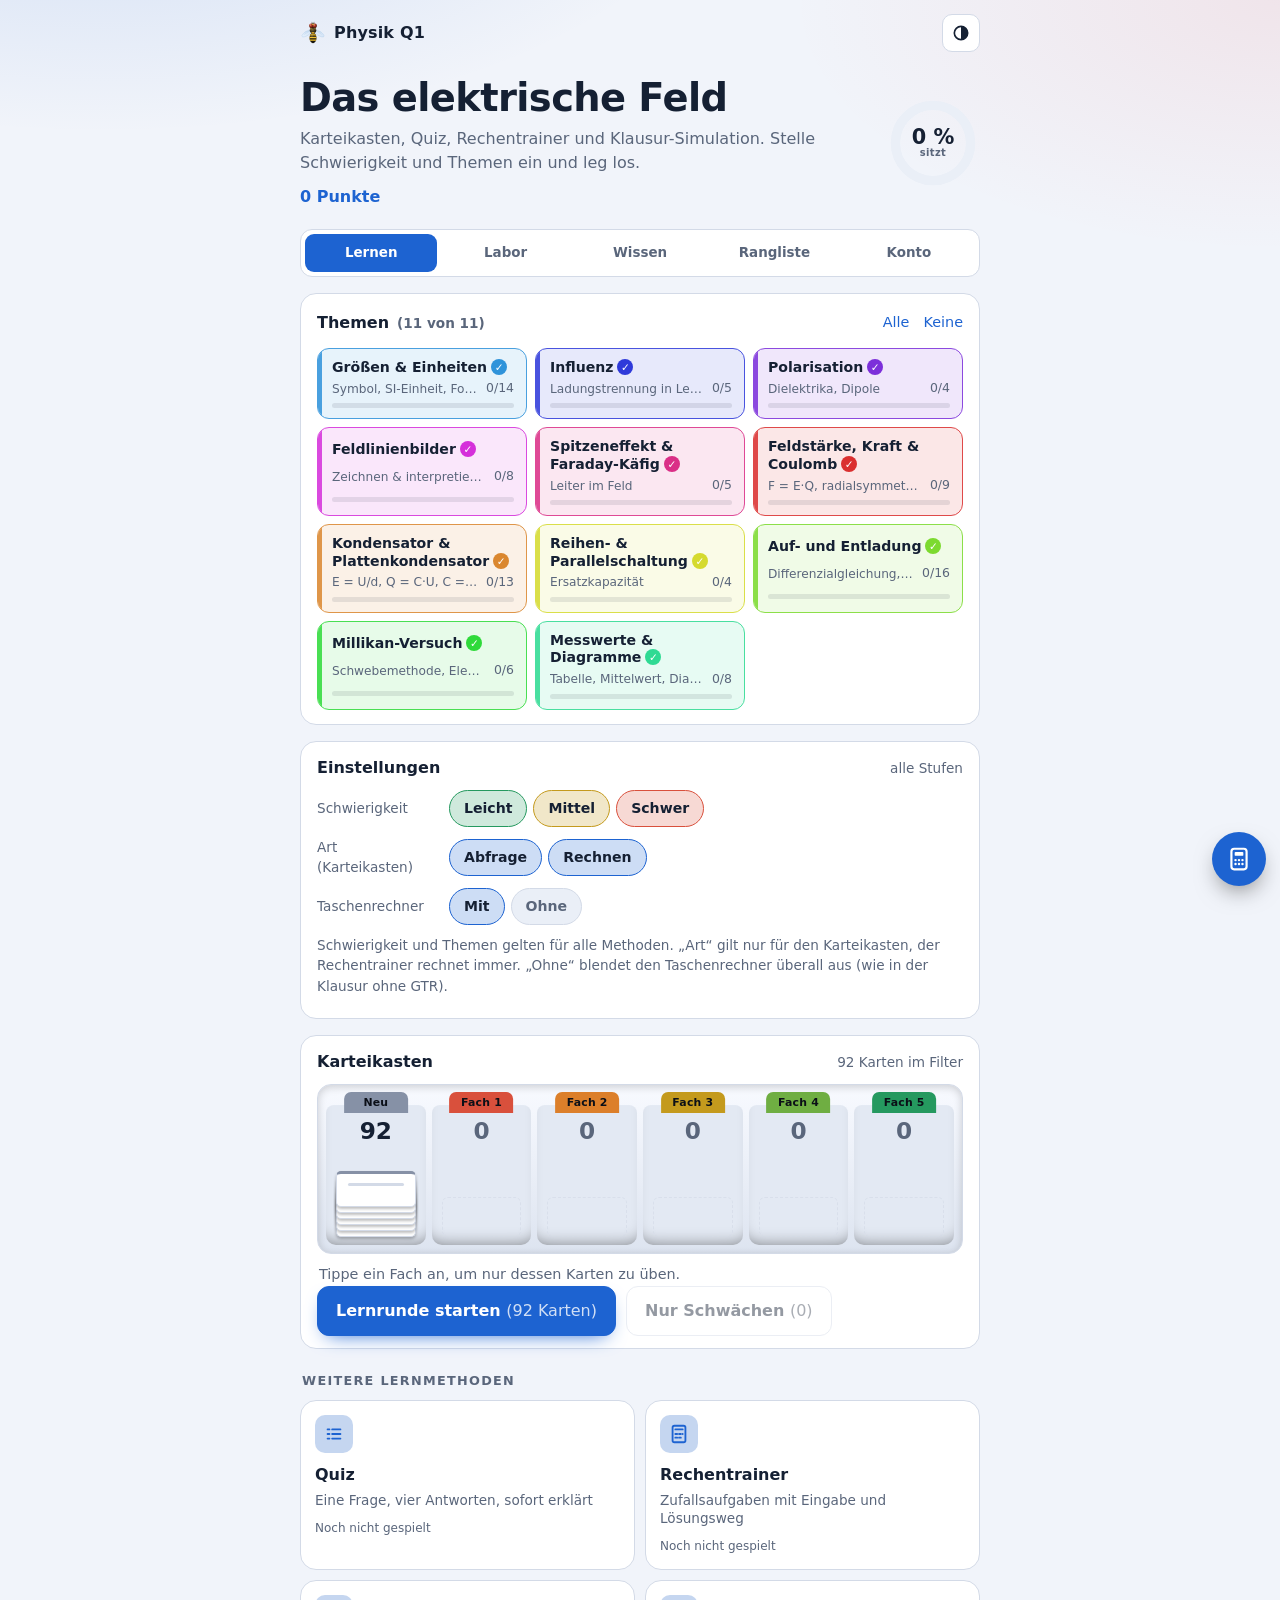
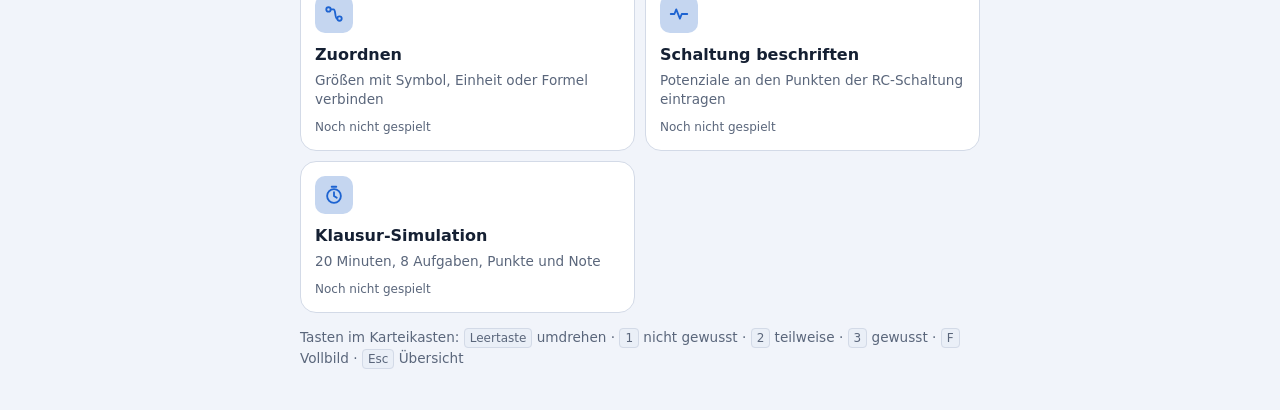
==== commit e494a82f: "Schwebfliege: Flügel am Brustabschnitt ansetzen und nach hinten ausrichten Co-Authored-By: Claude So" ====
--- a/public/index.html
+++ b/public/index.html
@@ -701,11 +701,11 @@
   </g>
   <ellipse cx="29.5" cy="39" rx="2.2" ry="5" fill="#fff" opacity=".12"/>
   <g class="wing wl">
-    <ellipse cx="17" cy="31" rx="14" ry="5.2" transform="rotate(32 17 31)" fill="url(#flyWingS)" stroke="#9cc2e6" stroke-width=".7"/>
+    <ellipse cx="17" cy="33" rx="14" ry="5.2" transform="rotate(-32 17 33)" fill="url(#flyWingS)" stroke="#9cc2e6" stroke-width=".7"/>
     <path d="M28 25 L9 36 M24 27 L12 30" stroke="#8fb3d6" stroke-width=".5" fill="none"/>
   </g>
   <g class="wing wr">
-    <ellipse cx="47" cy="31" rx="14" ry="5.2" transform="rotate(-32 47 31)" fill="url(#flyWingS)" stroke="#9cc2e6" stroke-width=".7"/>
+    <ellipse cx="47" cy="33" rx="14" ry="5.2" transform="rotate(32 47 33)" fill="url(#flyWingS)" stroke="#9cc2e6" stroke-width=".7"/>
     <path d="M36 25 L55 36 M40 27 L52 30" stroke="#8fb3d6" stroke-width=".5" fill="none"/>
   </g>
   <ellipse cx="32" cy="25" rx="8" ry="7.2" fill="url(#flyThxS)"/>
@@ -741,11 +741,11 @@
   </g>
   <ellipse cx="29.5" cy="39" rx="2.2" ry="5" fill="#fff" opacity=".12"/>
   <g class="wing wl">
-    <ellipse cx="17" cy="31" rx="14" ry="5.2" transform="rotate(32 17 31)" fill="url(#flyWingH)" stroke="#9cc2e6" stroke-width=".7"/>
+    <ellipse cx="17" cy="33" rx="14" ry="5.2" transform="rotate(-32 17 33)" fill="url(#flyWingH)" stroke="#9cc2e6" stroke-width=".7"/>
     <path d="M28 25 L9 36 M24 27 L12 30" stroke="#8fb3d6" stroke-width=".5" fill="none"/>
   </g>
   <g class="wing wr">
-    <ellipse cx="47" cy="31" rx="14" ry="5.2" transform="rotate(-32 47 31)" fill="url(#flyWingH)" stroke="#9cc2e6" stroke-width=".7"/>
+    <ellipse cx="47" cy="33" rx="14" ry="5.2" transform="rotate(32 47 33)" fill="url(#flyWingH)" stroke="#9cc2e6" stroke-width=".7"/>
     <path d="M36 25 L55 36 M40 27 L52 30" stroke="#8fb3d6" stroke-width=".5" fill="none"/>
   </g>
   <ellipse cx="32" cy="25" rx="8" ry="7.2" fill="url(#flyThxH)"/>
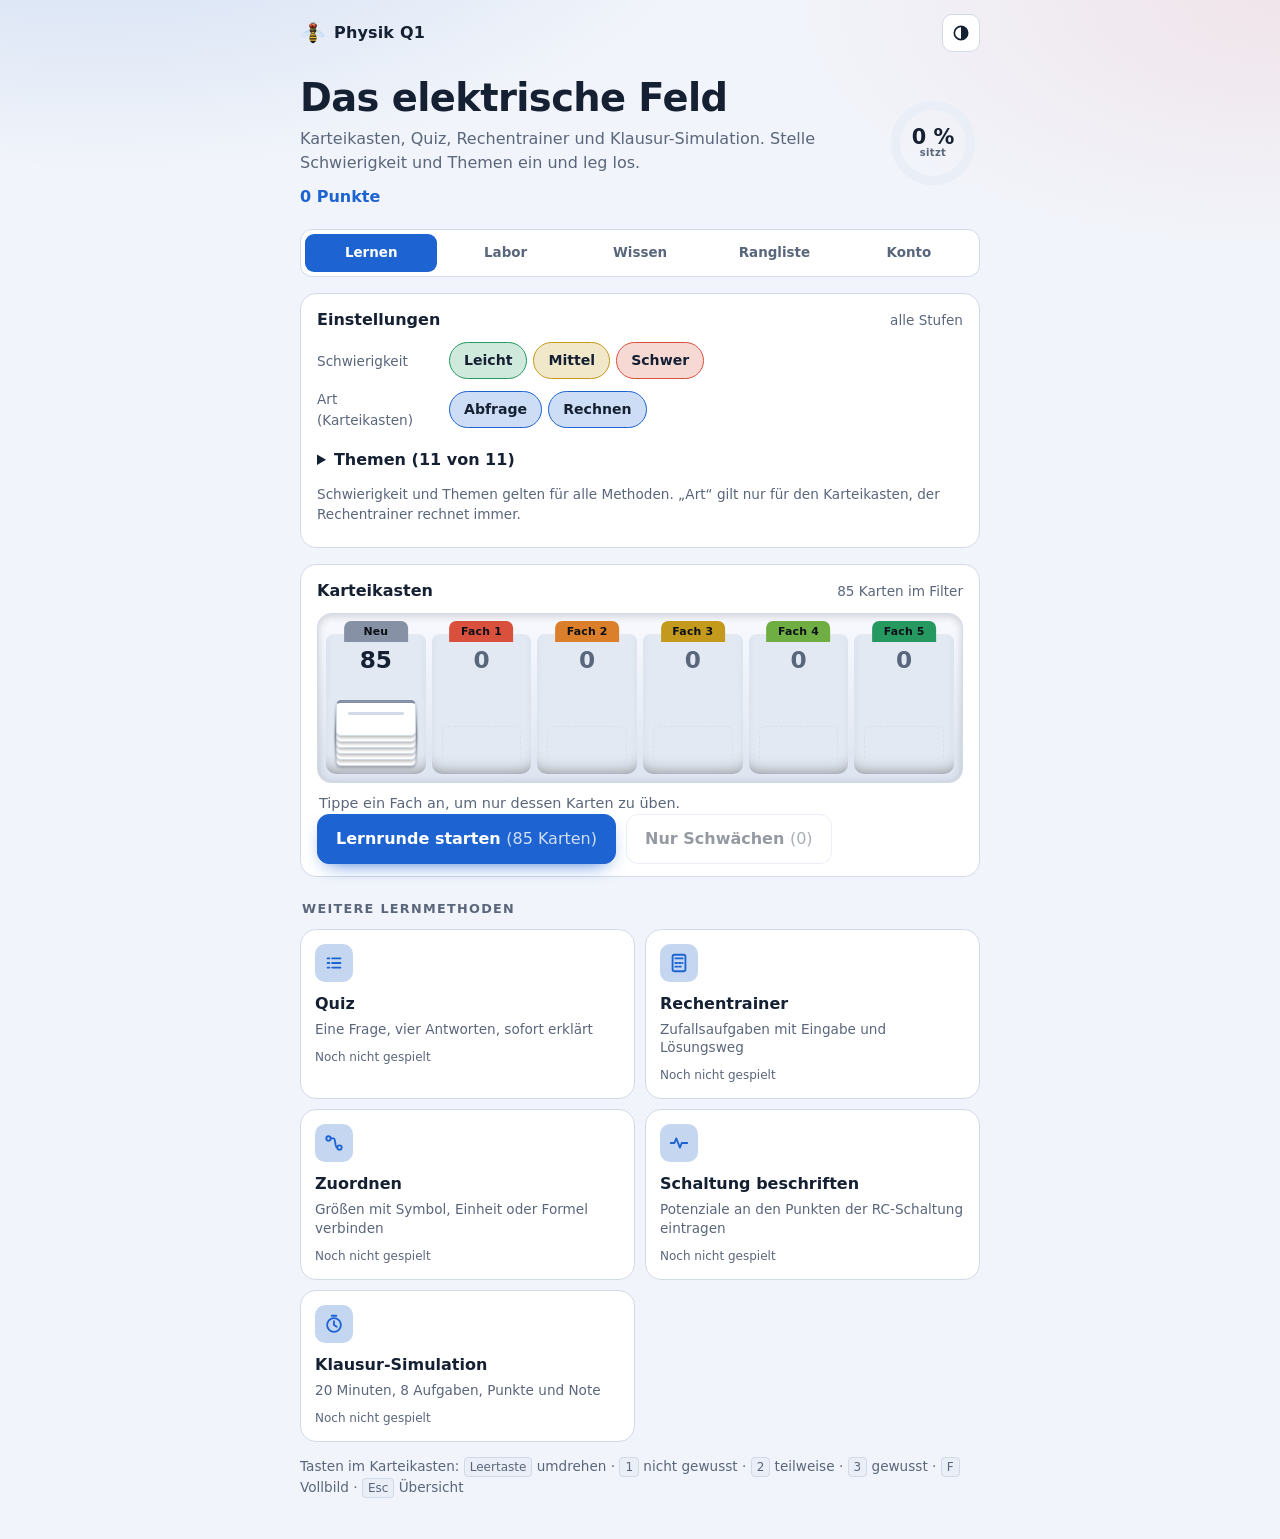
==== commit e6a29b1d: "Schwebfliege: Flügel am Brustabschnitt ansetzen und nach hinten ausrichten Co-Authored-By: Claude So" ====
--- a/public/index.html
+++ b/public/index.html
@@ -157,27 +157,19 @@
 .mini .slot .tab { top: -11px; font-size: .56rem; padding: 2px 3px 1px; min-width: 52%; }
 .mini .slot.sel { transform: none; }
 
-.topics { list-style: none; margin: 0; padding: 0; display: grid; grid-template-columns: repeat(2, minmax(0, 1fr)); gap: 8px; }
-.topics li { min-width: 0; }
-.topic { position: relative; display: grid; grid-template-columns: 1fr auto; gap: 3px 8px; align-items: center; padding: 10px 12px 10px 14px; cursor: pointer; --h: 210; height: 100%; box-sizing: border-box;
-  background: var(--surface-2); border: 1px solid var(--border); border-radius: 12px; overflow: hidden; transition: border-color .15s, background .15s, opacity .15s; opacity: .62; }
-.topic::before { content: ""; position: absolute; left: 0; top: 0; bottom: 0; width: 4px; background: hsl(var(--h) 70% 58%); }
-.topic:hover { opacity: 1; }
-.topic:has(input:checked) { opacity: 1; border-color: hsl(var(--h) 70% 58%); background: color-mix(in srgb, hsl(var(--h) 70% 58%) 13%, var(--surface)); }
-.topic:has(input:focus-visible) { outline: 2px solid var(--accent); outline-offset: 2px; }
-.topic input { position: absolute; opacity: 0; pointer-events: none; }
-.topic .t-name { grid-column: 1 / 3; font-weight: 700; font-size: .88rem; min-width: 0; line-height: 1.25; overflow-wrap: break-word; hyphens: auto; }
-.topic .t-name::after { content: "✓"; display: inline-block; width: 16px; height: 16px; margin-left: 4px; border-radius: 50%; font-size: .66rem; line-height: 16px; text-align: center; vertical-align: 1px; background: hsl(var(--h) 70% 52%); color: #fff; opacity: 0; }
-.topic:has(input:checked) .t-name::after { opacity: 1; }
-.topic .t-sub { grid-column: 1; grid-row: 2; color: var(--fg-dim); font-size: .76rem; min-width: 0; white-space: nowrap; overflow: hidden; text-overflow: ellipsis; }
-.topic .t-stat { grid-column: 2; grid-row: 2; font-size: .78rem; color: var(--fg-dim); font-variant-numeric: tabular-nums; text-align: right; }
-.topic .t-bar { grid-column: 1 / 3; grid-row: 3; height: 5px; background: color-mix(in srgb, var(--fg) 10%, transparent); border-radius: 3px; overflow: hidden; display: flex; margin-top: 2px; }
+.topics { list-style: none; margin: 0; padding: 0; }
+.topics li { border-top: 1px solid var(--border); }
+.topics li:first-child { border-top: 0; }
+.topic { display: grid; grid-template-columns: auto 1fr auto; gap: 4px 12px; align-items: center; padding: 11px 0; cursor: pointer; --h: 210; }
+.topic input { width: 20px; height: 20px; accent-color: var(--accent); margin: 0; }
+.topic .t-name { font-weight: 600; min-width: 0; display: flex; align-items: center; gap: 8px; }
+.topic .t-name::before { content: ""; width: 9px; height: 9px; border-radius: 50%; background: hsl(var(--h) 70% 58%); flex: none; }
+.topic .t-sub { grid-column: 2; color: var(--fg-dim); font-size: .85rem; min-width: 0; }
+.topic .t-stat { grid-column: 3; grid-row: 1; font-size: .85rem; color: var(--fg-dim); font-variant-numeric: tabular-nums; text-align: right; }
+.topic .t-bar { grid-column: 2 / 4; height: 6px; background: var(--surface-2); border-radius: 3px; overflow: hidden; display: flex; }
 .t-bar .g { background: var(--b5); }
 .t-bar .y { background: var(--b3); }
 .t-bar .r { background: var(--b1); }
-.topics-panel .panel-head h2 { display: flex; align-items: baseline; gap: 8px; }
-.topics-panel .mini-actions { display: flex; gap: 14px; }
-@media (min-width: 720px) { .topics { grid-template-columns: repeat(3, minmax(0, 1fr)); } }
 
 .start-actions { display: flex; flex-wrap: wrap; gap: 10px; }
 .btn { background: var(--surface); border: 1px solid var(--border); border-radius: 12px; padding: 12px 18px; font-weight: 600; cursor: pointer; transition: transform .1s, border-color .15s, background .15s; }
@@ -549,18 +541,6 @@
 .br .bs { font-weight: 800; font-size: 1.1rem; font-variant-numeric: tabular-nums; }
 .br.me { background: color-mix(in srgb, var(--accent) 12%, transparent); border-radius: 10px; }
 .br .badge { display: inline-block; margin-left: 4px; }
-.br .bar { display: block; height: 4px; margin-top: 5px; border-radius: 2px; background: var(--surface-2); overflow: hidden; }
-.br .bar i, .bar.big i { display: block; height: 100%; background: var(--accent); border-radius: inherit; transition: width .4s ease; }
-.br.me .bar { background: color-mix(in srgb, var(--accent) 20%, var(--surface-2)); }
-#board-mode { margin: 0 0 10px; }
-.me-card { margin: 4px 0 12px; padding: 12px; border: 1px solid var(--border); border-radius: 12px; background: var(--surface-2); }
-.me-card[hidden] { display: none; }
-.me-top { display: flex; justify-content: space-between; gap: 8px; flex-wrap: wrap; align-items: baseline; }
-.me-top span { color: var(--accent); font-weight: 700; font-variant-numeric: tabular-nums; }
-.bar.big { height: 8px; margin: 8px 0 4px; border-radius: 4px; background: var(--border); overflow: hidden; }
-.me-parts { list-style: none; margin: 8px 0 0; padding: 0; display: grid; grid-template-columns: repeat(auto-fit, minmax(150px, 1fr)); gap: 4px 14px; font-size: .88rem; }
-.me-parts li { display: flex; justify-content: space-between; gap: 8px; color: var(--fg-dim); } .me-parts b { color: var(--fg); font-variant-numeric: tabular-nums; }
-@media (prefers-reduced-motion: reduce) { .br .bar i, .bar.big i { transition: none; } }
 .rules { margin: 8px 0 0; padding-left: 20px; color: var(--fg-dim); font-size: .92rem; } .rules li { margin-bottom: 4px; }
 .br .bn .badge { align-self: flex-start; margin: 2px 0; }
 
@@ -591,96 +571,6 @@
 @media (prefers-reduced-motion: reduce) {
   .hfly .wing, .hfly .blur, .fly-wrap, .fly-shadow { animation: none; }
 }
-
-/* ---------- Taschenrechner ---------- */
-#calc-root[hidden] { display: none; }
-#calc-fab { position: fixed; right: max(14px, env(safe-area-inset-right, 0px)); bottom: max(14px, env(safe-area-inset-bottom, 0px)); z-index: 75; width: 54px; height: 54px; border-radius: 50%; border: 0; cursor: pointer;
-  background: var(--accent); color: var(--accent-ink); display: grid; place-items: center; box-shadow: 0 10px 24px -8px rgba(0, 0, 0, .55); transition: transform .12s; }
-#calc-fab:hover { transform: scale(1.06); }
-#calc-fab.on { background: var(--surface); color: var(--accent); outline: 2px solid var(--accent); }
-#calc { --ck: #3a3f4b; --ck-fn: #2c313b; --ck-op: #566073; --lcd: #cfdcc4; --lcd-fg: #1c261a; --lcd-dim: rgba(28, 38, 26, .55);
-  position: fixed; z-index: 76; right: max(12px, env(safe-area-inset-right, 0px)); bottom: calc(max(14px, env(safe-area-inset-bottom, 0px)) + 62px);
-  width: min(352px, calc(100vw - 16px)); max-height: calc(100dvh - 90px); overflow: auto; box-sizing: border-box;
-  background: linear-gradient(180deg, #2a2e37, #1b1e25); border: 1px solid #0c0e12; border-radius: 18px; padding: 10px 10px 12px; color: #eef1f6;
-  box-shadow: 0 24px 60px rgba(0, 0, 0, .55), inset 0 1px 0 rgba(255, 255, 255, .08); font-family: var(--font); touch-action: manipulation; -webkit-user-select: none; user-select: none; }
-#calc[hidden] { display: none; }
-:root:not([data-theme="light"]) #calc { --lcd: #1a2a21; --lcd-fg: #a9f0bd; --lcd-dim: rgba(169, 240, 189, .55); }
-@media (prefers-color-scheme: light) { :root:not([data-theme="dark"]) #calc { --lcd: #cfdcc4; --lcd-fg: #1c261a; --lcd-dim: rgba(28, 38, 26, .55); } }
-:root[data-theme="dark"] #calc { --lcd: #1a2a21; --lcd-fg: #a9f0bd; --lcd-dim: rgba(169, 240, 189, .55); }
-.c-head { display: flex; align-items: center; gap: 8px; padding: 0 2px 8px; cursor: grab; touch-action: none; }
-.c-brand { font-weight: 800; letter-spacing: .08em; font-size: .78rem; color: #c8cfdb; white-space: nowrap; }
-.c-brand b { color: #5aa9ff; } .c-brand i { font-weight: 600; color: #8b93a3; margin-left: 4px; }
-.c-solar { flex: 1; height: 16px; border-radius: 4px; background: repeating-linear-gradient(90deg, #3b2a1e 0 12px, #1d1510 12px 14px); opacity: .85; border: 1px solid #0c0e12; }
-.c-ic { appearance: none; width: 30px; height: 30px; border-radius: 8px; border: 0; background: #2f343e; color: #d7dce6; display: grid; place-items: center; cursor: pointer; }
-.c-ic:hover { background: #3b4150; }
-.c-lcd { background: var(--lcd); color: var(--lcd-fg); border-radius: 8px; padding: 6px 10px 8px; box-shadow: inset 0 3px 8px rgba(0, 0, 0, .45); margin-bottom: 10px; font-variant-numeric: tabular-nums; }
-.c-flags { display: flex; gap: 10px; font-size: .62rem; font-weight: 700; letter-spacing: .06em; color: var(--lcd-dim); }
-.c-flags span { opacity: .35; } .c-flags span.on, .c-flags [data-f="mode"], .c-flags [data-f="fmt"] { opacity: .9; }
-.c-expr { font-family: ui-monospace, "SF Mono", Menlo, Consolas, monospace; font-size: 1.05rem; min-height: 1.5em; line-height: 1.5; white-space: nowrap; overflow-x: auto; scrollbar-width: none; text-align: right; }
-.c-expr::-webkit-scrollbar { display: none; }
-.c-expr sup, .c-res sup { font-size: .68em; line-height: 0; }
-.c-res { font-family: ui-monospace, "SF Mono", Menlo, Consolas, monospace; font-size: 1.9rem; font-weight: 600; text-align: right; line-height: 1.25; white-space: nowrap; overflow-x: auto; scrollbar-width: none; }
-.c-res.err { font-size: 1.1rem; color: #b3261e; padding: 8px 0; }
-:root:not([data-theme="light"]) .c-res.err { color: #ff8a80; }
-.c-keys { display: grid; grid-template-columns: repeat(5, 1fr); gap: 6px; }
-.ck { position: relative; appearance: none; border: 0; border-radius: 9px; height: 40px; background: var(--ck); color: #f1f3f7; font: 600 1rem var(--font); cursor: pointer; box-shadow: 0 2px 0 rgba(0, 0, 0, .55); padding: 0; transition: transform .05s, filter .1s; }
-.ck:active { transform: translateY(2px); box-shadow: 0 0 0 rgba(0, 0, 0, 0); filter: brightness(1.2); }
-.ck:focus-visible { outline: 2px solid #5aa9ff; outline-offset: 1px; }
-.ck small { position: absolute; top: 1px; left: 0; right: 0; text-align: center; font-size: .56rem; font-weight: 700; color: #f2b84b; line-height: 1.2; }
-.ck.mode, .ck.fn { background: var(--ck-fn); font-size: .86rem; }
-.ck.mode { font-size: .74rem; letter-spacing: .02em; color: #c4cada; }
-.ck.fn small { top: 2px; } .ck.fn span { display: block; margin-top: 8px; }
-.ck.mode span { margin-top: 0; }
-.ck.num { background: #4a505e; font-size: 1.15rem; }
-.ck.op { background: var(--ck-op); font-size: 1.2rem; }
-.ck.del { background: #c1502f; } .ck.eq { background: #2f7de1; font-size: 1.3rem; }
-.ck.act { background: #f2b84b; color: #20170a; }
-.ck.sh small { color: #ffd27a; text-shadow: 0 0 6px rgba(242, 184, 75, .55); }
-.c-pop { position: absolute; left: 10px; right: 10px; top: 92px; bottom: 12px; z-index: 3; background: #20242c; border: 1px solid #0c0e12; border-radius: 12px; overflow: auto; box-shadow: 0 10px 30px rgba(0, 0, 0, .6); padding: 6px; }
-.c-pop[hidden] { display: none; }
-.c-pop-h { display: flex; justify-content: space-between; align-items: center; font-weight: 700; font-size: .8rem; color: #aab2c2; padding: 6px 8px; }
-.c-clear { appearance: none; border: 0; background: transparent; color: #8fb6ff; font-weight: 600; cursor: pointer; font-size: .78rem; }
-.c-row { appearance: none; display: grid; grid-template-columns: 34px 1fr; gap: 0 8px; width: 100%; text-align: left; background: transparent; border: 0; border-top: 1px solid #2d323d; color: #eef1f6; padding: 8px; cursor: pointer; border-radius: 8px; font: inherit; }
-.c-row:hover { background: #2b303b; }
-.c-row b { grid-row: 1 / 3; align-self: center; font-size: 1rem; color: #8fb6ff; }
-.c-row span { font-size: .78rem; color: #c3c9d6; } .c-row em { font-style: normal; font-size: .74rem; color: #8b93a3; font-variant-numeric: tabular-nums; }
-.c-row.hist { grid-template-columns: 1fr; } .c-row.hist .he { font-family: ui-monospace, Menlo, Consolas, monospace; font-size: .86rem; color: #c3c9d6; overflow-x: auto; white-space: nowrap; } .c-row.hist em { font-size: .95rem; color: #a9f0bd; }
-.c-none { color: #8b93a3; font-size: .85rem; padding: 10px; margin: 0; }
-@media (max-width: 380px) { .ck { height: 37px; } .c-res { font-size: 1.6rem; } }
-@media (max-height: 640px) { .ck { height: 34px; } .ck.fn span { margin-top: 6px; } }
-/* ---------- Herleitung live ---------- */
-.her-nav { display: flex; align-items: center; gap: 8px; }
-.her-nav .her-step { flex: 1; text-align: center; font-weight: 700; font-size: .92rem; line-height: 1.25; }
-.her-nav .btn { margin: 0; white-space: nowrap; }
-.her-nav .btn:disabled { opacity: .4; }
-.her-dots { display: flex; justify-content: center; gap: 2px; margin-top: 2px; }
-.her-dot { appearance: none; border: 0; background: none; padding: 8px 5px; cursor: pointer; }
-.her-dot::before { content: ""; display: block; width: 9px; height: 9px; border-radius: 50%; background: var(--border); }
-.her-dot.done::before { background: var(--b5); }
-.her-dot.on::before { background: var(--accent); box-shadow: 0 0 0 3px color-mix(in srgb, var(--accent) 30%, transparent); }
-.her-lead { margin: 4px 2px 2px; font-size: .95rem; }
-.her-terms { display: grid; gap: 8px; margin-top: 10px; }
-.her-term { appearance: none; width: 100%; text-align: left; background: var(--surface); border: 1px solid var(--border); border-left: 5px solid var(--tc, var(--accent)); border-radius: 12px; padding: 8px 12px; color: var(--fg); font: inherit; cursor: pointer; }
-.her-term[aria-pressed="true"] { border-color: var(--tc, var(--accent)); background: var(--surface-2); box-shadow: 0 0 0 2px color-mix(in srgb, var(--tc, var(--accent)) 28%, transparent); }
-.her-term .sym { display: block; font-size: 1.05rem; }
-.her-term .txt { display: block; font-size: .88rem; color: var(--fg-dim); margin-top: 2px; }
-.sim-ctl > .seg { margin: 4px 0 6px; }
-.her-path { display: grid; gap: 8px; margin-top: 10px; }
-.her-ok { display: grid; grid-template-columns: auto 1fr; gap: 4px 10px; align-items: center; background: color-mix(in srgb, var(--ok) 12%, var(--surface)); border: 1px solid var(--ok); border-radius: 12px; padding: 8px 12px; }
-.her-ok .num { grid-row: 1 / 3; width: 26px; height: 26px; border-radius: 50%; background: var(--ok); color: var(--accent-ink); font-weight: 800; display: grid; place-items: center; font-size: .85rem; }
-.her-ok .lab { font-size: .85rem; color: var(--fg-dim); }
-.her-ok .lab b { color: var(--fg); }
-.her-ok .fm { overflow-x: auto; }
-.her-msg { margin: 10px 2px 0; font-size: .92rem; min-height: 2.6em; }
-.her-msg.good { color: var(--ok); font-weight: 600; }
-.her-msg.bad { color: var(--bad); }
-.her-pool { display: grid; gap: 8px; margin-top: 8px; }
-.her-pick { appearance: none; width: 100%; background: var(--surface); border: 1px solid var(--border); border-radius: 12px; padding: 10px 12px; color: var(--fg); font: inherit; cursor: pointer; overflow-x: auto; }
-.her-pick:hover { border-color: var(--accent); }
-.her-pick.shake { animation: her-shake .35s; border-color: var(--bad); }
-@keyframes her-shake { 0%, 100% { transform: none; } 25% { transform: translateX(-6px); } 75% { transform: translateX(6px); } }
-@media (prefers-reduced-motion: reduce) { .her-pick.shake { animation: none; } }
-.sim-link { margin: 12px 0 0; }
 </style></head><body>
   <div id="splash" class="splash" role="status" aria-label="App wird geladen">
     <div class="splash-in">
@@ -786,14 +676,6 @@
 
       <!-- Tab: Lernen -->
       <div class="tabpane" id="tab-learn">
-        <div class="panel topics-panel">
-          <div class="panel-head">
-            <h2>Themen <span class="fine nomargin" id="topics-sel"></span></h2>
-            <span class="mini-actions"><button type="button" id="sel-all" class="link">Alle</button><button type="button" id="sel-none" class="link">Keine</button></span>
-          </div>
-          <ul id="topic-list" class="topics"></ul>
-        </div>
-
         <div class="panel filter">
           <div class="panel-head"><h2>Einstellungen</h2><span class="fine nomargin" id="filter-summary"></span></div>
           <div class="frow">
@@ -811,14 +693,12 @@
               <button type="button" class="chip" data-kind="rechnen" aria-pressed="true">Rechnen</button>
             </div>
           </div>
-          <div class="frow">
-            <span class="flabel">Taschenrechner</span>
-            <div class="chips" id="chips-calc" role="group" aria-label="Taschenrechner">
-              <button type="button" class="chip" data-calc="1" aria-pressed="true">Mit</button>
-              <button type="button" class="chip" data-calc="0" aria-pressed="false">Ohne</button>
-            </div>
-          </div>
-          <p class="fine tight">Schwierigkeit und Themen gelten für alle Methoden. „Art“ gilt nur für den Karteikasten, der Rechentrainer rechnet immer. „Ohne“ blendet den Taschenrechner überall aus (wie in der Klausur ohne GTR).</p>
+          <details class="topics-details">
+            <summary>Themen <span id="topics-sel"></span></summary>
+            <div class="mini-actions"><button type="button" id="sel-all" class="link">Alle</button><button type="button" id="sel-none" class="link">Keine</button></div>
+            <ul id="topic-list" class="topics"></ul>
+          </details>
+          <p class="fine tight">Schwierigkeit und Themen gelten für alle Methoden. „Art“ gilt nur für den Karteikasten, der Rechentrainer rechnet immer.</p>
         </div>
 
         <div class="panel drawer-panel">
@@ -886,32 +766,19 @@
       <div class="tabpane" id="tab-board" hidden>
         <div class="panel">
           <div class="panel-head"><h2>Rangliste</h2><button type="button" id="board-refresh" class="link">Aktualisieren</button></div>
-          <div class="seg" id="board-mode" role="group" aria-label="Wertung">
-            <button type="button" data-mode="day" aria-pressed="true">Heute</button>
-            <button type="button" data-mode="all" aria-pressed="false">Gesamt</button>
-          </div>
-          <div class="me-card" id="board-me" hidden>
-            <div class="me-top"><b id="me-rank"></b><span id="me-title"></span></div>
-            <div class="bar big"><i id="me-bar"></i></div>
-            <p class="fine tight" id="me-next"></p>
-            <ul class="me-parts" id="me-parts"></ul>
-          </div>
           <ol id="board-list" class="board"></ol>
           <p class="fine tight" id="board-note"></p>
         </div>
         <div class="panel">
           <h2>So gibt es Punkte</h2>
           <ul class="rules">
-            <li>Karteikasten (zählt am meisten): Fach 1 = 1, Fach 2 = 2, Fach 3 = 4, Fach 4 = 7, Fach 5 = 10 Punkte pro Karte. Wer Karten wirklich behält, kommt am weitesten.</li>
-            <li>Heute: In „Heute“ zählen nur die Punkte, die du seit Mitternacht (deutsche Zeit) gesammelt hast. Jeden Tag geht es bei 0 los.</li>
-            <li>Wiederholung: Wer dieselbe Frage, Aufgabe, Schaltung oder Zuordnung ein weiteres Mal richtig löst, bekommt nur noch ein Viertel der Punkte.</li>
-            <li>Quiz: 1 Punkt pro richtige Antwort (bis 150)</li>
-            <li>Rechentrainer: 2 Punkte pro richtige Aufgabe (bis 75 Aufgaben)</li>
-            <li>Schaltung beschriften: 3 Punkte pro komplett richtige Schaltung (bis 10)</li>
-            <li>Zuordnen: 1 Punkt pro Runde (bis 20)</li>
-            <li>Klausur-Simulation: 4 Punkte pro Notenpunkt deines besten Versuchs (bis 60)</li>
+            <li>Karteikasten: so viele Punkte, wie das Fach der Karte (Fach 5 = 5 Punkte)</li>
+            <li>Quiz: 2 Punkte pro richtige Antwort</li>
+            <li>Rechentrainer: 3 Punkte pro richtige Aufgabe</li>
+            <li>Schaltung beschriften: 5 Punkte pro komplett richtige Schaltung</li>
+            <li>Zuordnen: 3 Punkte pro Runde</li>
+            <li>Klausur-Simulation: 5 Punkte pro Notenpunkt deines besten Versuchs</li>
           </ul>
-          <p class="fine tight">Ab einer Punktzahl bekommst du einen neuen Titel. Alle Konten stehen automatisch in der Liste; ausblenden geht unter „Konto“.</p>
         </div>
       </div>
 
@@ -1571,46 +1438,6 @@
     R`<p>$$\bar{e} = \dfrac{1{,}55 + 1{,}63 + 1{,}60 + 1{,}58 + 1{,}64}{5}\cdot10^{-19}\,\mathrm{C}$$</p>
       <p>$$\bar{e} = 1{,}60\cdot10^{-19}\,\mathrm{C}$$</p>`);
 
-  // ============================================================ AUF-/ENTLADUNG: Herleitung Schritt für Schritt
-  // (Neue Karten hinten angehängt, damit die Nummern und der Lernfortschritt der alten Karten gleich bleiben.)
-  Q("ladung", "Welche <b>Bausteine</b> brauchst du für die Herleitung, und was bedeutet jeder am Kondensator?",
-    R`<ul><li>$U_C = \dfrac{Q}{C}$: Je mehr Ladung auf den Platten, desto höher die Spannung (Tank: Wasserstand = Wasser ÷ Grundfläche).</li>
-      <li>$U_R = R\cdot I$: Der Widerstand bremst die Elektronen, dafür braucht es ein Potenzialgefälle.</li>
-      <li>$I = \dfrac{\mathrm{d}Q}{\mathrm{d}t}$: Strom ist Ladung pro Zeit, also die Steigung der $Q(t)$-Kurve.</li>
-      <li><b>Maschenregel:</b> Alle Spannungen im geschlossenen Kreis ergeben zusammen null (Quelle gegen die Verbraucher).</li></ul>`);
-  Q("ladung", "Leite die Differenzialgleichung der <b>Aufladung</b> Schritt für Schritt her.",
-    R`<ol><li>Maschenregel: $U_0 = U_R + U_C$</li>
-      <li>Bausteine einsetzen: $U_0 = R\,\dfrac{\mathrm{d}Q}{\mathrm{d}t} + \dfrac{Q}{C}$</li>
-      <li>Mit $Q_0 = C\,U_0$ gilt $U_0 = \dfrac{Q_0}{C}$, also $R\,\dfrac{\mathrm{d}Q}{\mathrm{d}t} = \dfrac{Q_0 - Q}{C}$</li>
-      <li>Durch $R$ teilen, $\tau = RC$: $$\dfrac{\mathrm{d}Q}{\mathrm{d}t} = \dfrac{Q_0 - Q}{\tau}$$</li></ol>
-      <p>Lies es so: Die Rate ist der <b>Abstand zum Ziel</b>, geteilt durch $\tau$.</p>`);
-  Q("ladung", "Löse die Dgl. der <b>Aufladung</b> mit Variablentrennung (alle Schritte, mit Grenzen).",
-    R`<ol><li>Trennen: $\dfrac{\mathrm{d}Q}{Q_0 - Q} = \dfrac{\mathrm{d}t}{\tau}$</li>
-      <li>Integrieren von $t = 0$ ($Q = 0$) bis $t$: $$-\ln(Q_0 - Q)\Big|_0^{Q} = \dfrac{t}{\tau}$$ (Minus wegen der inneren Ableitung $-1$.)</li>
-      <li>Einsetzen: $-\ln(Q_0 - Q) + \ln Q_0 = \dfrac{t}{\tau}$, also $\ln\dfrac{Q_0 - Q}{Q_0} = -\dfrac{t}{\tau}$</li>
-      <li>Mit $e$ auflösen: $\dfrac{Q_0 - Q}{Q_0} = e^{-t/\tau}$</li>
-      <li>Nach $Q$ umstellen: $$Q(t) = Q_0\bigl(1 - e^{-t/\tau}\bigr)$$</li></ol>`);
-  Q("ladung", "Leite die Gleichung der <b>Entladung</b> her. Woher kommt das <b>Minus</b>?",
-    R`<ol><li>Keine Quelle: $U_C + U_R = 0$, also $\dfrac{Q}{C} + R\,\dfrac{\mathrm{d}Q}{\mathrm{d}t} = 0$</li>
-      <li>Umstellen: $\dfrac{\mathrm{d}Q}{\mathrm{d}t} = -\dfrac{Q}{\tau}$</li>
-      <li>Trennen: $\dfrac{\mathrm{d}Q}{Q} = -\dfrac{\mathrm{d}t}{\tau}$</li>
-      <li>Integrieren von $Q_0$ bis $Q$ und $0$ bis $t$: $\ln\dfrac{Q}{Q_0} = -\dfrac{t}{\tau}$</li>
-      <li>Mit $e$ auflösen: $$Q(t) = Q_0\,e^{-t/\tau}$$</li></ol>
-      <p><b>Das Minus:</b> Der Strom fließt entgegen der Laderichtung, $\mathrm{d}Q/\mathrm{d}t$ ist negativ, $Q$ wird kleiner.</p>`);
-  Q("ladung", "Wie machst du die <b>Probe</b>, dass $Q(t) = Q_0(1 - e^{-t/\\tau})$ die Dgl. löst?",
-    R`<ul><li>Ableiten: $\dfrac{\mathrm{d}Q}{\mathrm{d}t} = \dfrac{Q_0}{\tau}\,e^{-t/\tau}$</li>
-      <li>Rechte Seite der Dgl.: $\dfrac{Q_0 - Q}{\tau} = \dfrac{Q_0\,e^{-t/\tau}}{\tau}$. Beide Seiten sind <b>gleich</b>. ✓</li>
-      <li>Anfangsbedingung: $t = 0$ gibt $Q = Q_0(1 - 1) = 0$. ✓</li>
-      <li>Endwert: $t \to \infty$ gibt $Q \to Q_0$. ✓</li></ul>`);
-  Q("ladung", "Warum ist $\\tau = R\\cdot C$ eine <b>Zeit</b> und woher kommt es?",
-    R`<ul><li><b>Herkunft:</b> Beim Umstellen von $R\,\dfrac{\mathrm{d}Q}{\mathrm{d}t} = \dfrac{Q_0 - Q}{C}$ bleibt im Nenner $RC$ stehen.</li>
-      <li><b>Einheit:</b> $\Omega\cdot\mathrm{F} = \dfrac{\mathrm{V}}{\mathrm{A}}\cdot\dfrac{\mathrm{C}}{\mathrm{V}} = \dfrac{\mathrm{C}}{\mathrm{A}} = \mathrm{s}$.</li>
-      <li><b>Anschaulich:</b> Großes $R$ bremst den Strom, großes $C$ muss mehr Ladung aufnehmen. Beides macht den Vorgang langsamer.</li></ul>`);
-  Q("ladung", "Welche <b>typischen Fehler</b> passieren bei der Herleitung?",
-    R`<ul><li>Vorzeichen bei $\mathrm{d}Q/\mathrm{d}t$ oder das Minus vor dem $\ln$ beim Aufladen vergessen.</li>
-      <li>Die Anfangsbedingung (Integrationsgrenzen) nicht einsetzen.</li>
-      <li>$\tau$ mit falschen Einheiten ($\mu\mathrm{F}$ und $\mathrm{k\Omega}$ umrechnen!).</li>
-      <li>Probe vergessen: Ableiten und $t = 0$ prüfen.</li></ul>`);
 
   // ---------------------------------------------------------------- Metadaten
   // lvl: 1 = leicht (Grundwissen), 2 = mittel, 3 = schwer (Herleitung, Dgl., mehrere Schritte)
@@ -1623,8 +1450,7 @@
     43:1, 44:3, 45:2, 46:1, 47:1, 48:3, 49:2, 50:3, 51:3, 52:1, 53:1, 54:2, 55:2,
     56:3, 57:3, 58:2, 59:2, 60:2, 61:2, 62:3, 63:1, 64:2, 65:1, 66:2, 67:3, 68:2,
     69:1, 70:1, 71:1, 72:1, 73:2, 74:2, 75:2, 76:1,
-    77:2, 78:2, 79:1, 80:1, 81:2, 82:2, 83:2, 84:2, 85:2, 86:3, 87:3, 88:1, 89:3, 90:3, 91:1,
-    92:2, 93:3, 94:3, 95:3, 96:3, 97:2, 98:2
+    77:2, 78:2, 79:1, 80:1, 81:2, 82:2, 83:2, 84:2, 85:2, 86:3, 87:3, 88:1, 89:3, 90:3, 91:1
   };
   const CALC_TOPIC = { 77: "kraft", 78: "kraft", 79: "kraft", 80: "kondensator", 81: "kondensator", 82: "kondensator",
     83: "kondensator", 84: "schaltung", 85: "ladung", 86: "ladung", 87: "ladung", 88: "groessen", 89: "kraft",
@@ -1641,7 +1467,6 @@
     c.lvl = LVL[num] || 2;
     c.kind = c.calc ? "rechnen" : "abfrage";
     if (CALC_TOPIC[num]) c.topic = CALC_TOPIC[num];
-    if (c.topic === "ladung" && !c.calc) c.sim = "herleitung";
   });
 
   window.PHYS_TOPICS = TOPICS;
@@ -2383,97 +2208,6 @@
 <h3>Das musst du können</h3>
 <ul class="check"><li>Dgl. aus der Maschenregel aufstellen und lösen (Variablentrennung).</li><li>Kurven zeichnen, $\tau$ einzeichnen.</li></ul>`, ["rc"]);
 
-  sheet("herleitung", "Herleitung Schritt für Schritt", "Auf- und Entladen ohne Vorwissen verstehen und selbst herleiten", R`
-<p class="hint"><b>Zum Anschauen:</b> Im Labor gibt es dazu die Simulation <b>„Herleitung live“</b>. Dort siehst du in 8 Schritten am Kondensator, was jeder Teil der Formel bedeutet und warum er dasteht. Im 9. Schritt leitest du selbst her.</p>
-<p>Ziel: Du kannst am Ende die Formeln für Auf- und Entladen <b>selbst auf einem leeren Blatt</b> herleiten. Lies jeden Schritt, decke dann die Rechnung ab und versuche sie allein. Im Labor („RC-Schaltung“ und „Differenzialgleichung“) siehst du alles live.</p>
-
-<h3>0 · Was du vorher wissen musst</h3>
-<ul>
-<li><b>Ladung</b> $Q$ (Einheit C): wie viel Ladung auf der Kondensatorplatte sitzt.</li>
-<li><b>Strom</b> $I$ (Einheit A): Ladung pro Zeit. $I = \dfrac{\mathrm{d}Q}{\mathrm{d}t}$ heißt: „Wie schnell ändert sich $Q$?“ Das ist die Steigung der $Q(t)$-Kurve.</li>
-<li><b>Spannung</b> $U$ (Einheit V): „Druck“, der Ladung antreibt.</li>
-<li><b>Kondensator:</b> $U_C = \dfrac{Q}{C}$. Je mehr Ladung drauf, desto höher seine Spannung.</li>
-<li><b>Widerstand (Ohm):</b> $U_R = R\cdot I$. Je mehr Strom, desto mehr Spannung fällt am Widerstand ab.</li>
-<li><b>Maschenregel:</b> In einem geschlossenen Kreis ergeben alle Spannungen zusammen null (Quelle zählt gegen die Verbraucher).</li>
-</ul>
-
-<h3>1 · Die Idee in Alltagssprache</h3>
-<p>Ein leerer Kondensator hinter einem Widerstand: Anfangs „drückt“ die Quelle voll, viel Strom fließt, $Q$ wächst schnell. Je voller der Kondensator, desto stärker drückt <b>er zurück</b>, der Strom wird kleiner, $Q$ wächst langsamer. Das Laden wird also immer träger und erreicht den Endwert nie ganz.</p>
-<p>Genauso beim Entladen: Viel Ladung drauf = viel Spannung = viel Strom = schnelle Abnahme. Je weniger Ladung übrig, desto langsamer fällt sie weiter. <b>Die Änderungsrate ist proportional zum Vorrat.</b> Genau das ist eine Differenzialgleichung, und ihre Lösung ist immer eine $e$-Funktion.</p>
-
-<h3>2 · Entladen: Dgl. aufstellen</h3>
-<p><b>Schaltung:</b> Geladener Kondensator ($Q_0$), Schalter zu, Widerstand $R$ im Kreis. Keine Quelle.</p>
-<ol>
-<li><b>Maschenregel:</b> $U_C + U_R = 0$</li>
-<li><b>Bausteine einsetzen:</b> $U_C = \dfrac{Q}{C}$ und $U_R = R\cdot I$ ergibt $\dfrac{Q}{C} + R\cdot I = 0$</li>
-<li><b>Strom durch $Q$ ausdrücken:</b> $I = \dfrac{\mathrm{d}Q}{\mathrm{d}t}$. Damit nur noch eine Unbekannte $Q(t)$ übrig bleibt: $\dfrac{Q}{C} + R\,\dfrac{\mathrm{d}Q}{\mathrm{d}t} = 0$</li>
-<li><b>Nach der Ableitung umstellen:</b> $R\,\dfrac{\mathrm{d}Q}{\mathrm{d}t} = -\dfrac{Q}{C}$ also
-$$\dfrac{\mathrm{d}Q}{\mathrm{d}t} = -\dfrac{1}{RC}\,Q = -\dfrac{Q}{\tau}\qquad\text{mit } \tau = R\cdot C$$</li>
-</ol>
-<div class="hint">Das Minus sagt: $Q$ wird kleiner. Die Rate ist proportional zu $Q$ selbst, genau wie in Schritt 1 beschrieben. $I = \mathrm{d}Q/\mathrm{d}t$ ist hier negativ, weil der Strom entgegen der Lade-Richtung fließt.</div>
-
-<h3>3 · Entladen: Dgl. lösen (Variablentrennung)</h3>
-<p>Idee: Alles mit $Q$ auf eine Seite, alles mit $t$ auf die andere, dann auf beiden Seiten das Integral.</p>
-<ol>
-<li><b>Trennen:</b> $\dfrac{\mathrm{d}Q}{Q} = -\dfrac{1}{\tau}\,\mathrm{d}t$</li>
-<li><b>Integrieren</b> von Anfang ($t=0$, $Q=Q_0$) bis jetzt ($t$, $Q$):
-$$\int_{Q_0}^{Q}\dfrac{\mathrm{d}Q'}{Q'} = -\dfrac{1}{\tau}\int_{0}^{t}\mathrm{d}t' \;\Rightarrow\; \ln Q - \ln Q_0 = -\dfrac{t}{\tau}$$
-(Stammfunktion von $1/Q$ ist $\ln Q$, von $1$ ist $t$.)</li>
-<li><b>Logarithmen zusammenfassen:</b> $\ln\dfrac{Q}{Q_0} = -\dfrac{t}{\tau}$</li>
-<li><b>Mit $e$ „aufheben“:</b> $\dfrac{Q}{Q_0} = e^{-t/\tau}$ also
-$$Q(t) = Q_0\,e^{-t/\tau}$$</li>
-<li><b>Spannung und Strom folgen:</b> $U_C = \dfrac{Q}{C} = U_0\,e^{-t/\tau}$ und $I = -\dfrac{U_0}{R}\,e^{-t/\tau}$ (Betrag $\dfrac{U_0}{R}e^{-t/\tau}$).</li>
-</ol>
-<p><b>Probe (immer machen!):</b> Ableiten ergibt $\dfrac{\mathrm{d}Q}{\mathrm{d}t} = Q_0\cdot\left(-\dfrac{1}{\tau}\right)e^{-t/\tau} = -\dfrac{Q}{\tau}$. Das ist die Dgl. aus Schritt 2. Bei $t=0$ gilt $Q=Q_0$. Beides stimmt.</p>
-
-<h3>4 · Aufladen: Dgl. aufstellen</h3>
-<p><b>Schaltung:</b> Leerer Kondensator ($Q(0)=0$), Quelle $U_0$, Widerstand $R$ in Reihe.</p>
-<ol>
-<li><b>Maschenregel:</b> Die Quellspannung verteilt sich auf $R$ und $C$: $U_0 = U_R + U_C$</li>
-<li><b>Einsetzen:</b> $U_0 = R\,\dfrac{\mathrm{d}Q}{\mathrm{d}t} + \dfrac{Q}{C}$</li>
-<li><b>Endladung einführen:</b> Wenn alles fertig ist, fließt kein Strom mehr und $U_C = U_0$. Das heißt $Q_0 = C\cdot U_0$. Dann ist $U_0 = \dfrac{Q_0}{C}$, und es folgt $R\,\dfrac{\mathrm{d}Q}{\mathrm{d}t} = \dfrac{Q_0 - Q}{C}$ also
-$$\dfrac{\mathrm{d}Q}{\mathrm{d}t} = \dfrac{Q_0 - Q}{\tau}$$</li>
-</ol>
-<div class="hint">Lies es so: Die Rate ist proportional zum <b>Abstand zum Ziel</b> ($Q_0 - Q$). Weit weg = schnell. Fast da = langsam.</div>
-
-<h3>5 · Aufladen: Dgl. lösen</h3>
-<ol>
-<li><b>Trennen:</b> $\dfrac{\mathrm{d}Q}{Q_0 - Q} = \dfrac{\mathrm{d}t}{\tau}$</li>
-<li><b>Integrieren</b> von $t=0$ ($Q=0$) bis $t$:
-$$-\ln(Q_0 - Q)\,\Big|_{0}^{Q} = \dfrac{t}{\tau} \;\Rightarrow\; -\ln(Q_0 - Q) + \ln Q_0 = \dfrac{t}{\tau}$$
-(Vorsicht: Wegen der Kettenregel steht vor dem $\ln$ ein <b>Minus</b>, denn die innere Ableitung von $Q_0-Q$ ist $-1$.)</li>
-<li><b>Zusammenfassen:</b> $\ln\dfrac{Q_0 - Q}{Q_0} = -\dfrac{t}{\tau}$</li>
-<li><b>Mit $e$ aufheben:</b> $\dfrac{Q_0 - Q}{Q_0} = e^{-t/\tau}$</li>
-<li><b>Nach $Q$ umstellen:</b>
-$$Q(t) = Q_0\bigl(1 - e^{-t/\tau}\bigr)\qquad U_C(t) = U_0\bigl(1 - e^{-t/\tau}\bigr)$$</li>
-<li><b>Strom</b> = Ableitung: $I = \dfrac{\mathrm{d}Q}{\mathrm{d}t} = \dfrac{Q_0}{\tau}\,e^{-t/\tau}$. Wegen $\dfrac{Q_0}{\tau} = \dfrac{C U_0}{RC} = \dfrac{U_0}{R}$ gilt
-$$I(t) = \dfrac{U_0}{R}\,e^{-t/\tau}$$</li>
-</ol>
-<p><b>Probe:</b> Bei $t=0$ ist $Q = Q_0(1-1) = 0$ ✓. Für $t\to\infty$ geht $e^{-t/\tau}\to 0$, also $Q\to Q_0$ ✓. Ableiten bestätigt $\dfrac{Q_0 - Q}{\tau}$ ✓.</p>
-
-<h3>6 · Was ist $\tau = R\cdot C$?</h3>
-<ul>
-<li><b>Einheit:</b> $\Omega\cdot\mathrm{F} = \dfrac{\mathrm{V}}{\mathrm{A}}\cdot\dfrac{\mathrm{C}}{\mathrm{V}} = \dfrac{\mathrm{C}}{\mathrm{A}} = \mathrm{s}$. Es ist eine Zeit.</li>
-<li>Setze $t = \tau$ ein: $e^{-1}\approx 0{,}37$. Entladen: noch 37 % übrig. Aufladen: $1 - 0{,}37 = 63\,\%$ erreicht.</li>
-<li>Nach $2\tau$: $e^{-2}\approx 13{,}5\,\%$, nach $3\tau$: $5\,\%$, nach $5\tau$: $0{,}7\,\%$ (praktisch fertig).</li>
-<li>Halbwertszeit: $e^{-t/\tau} = \dfrac{1}{2}$ ergibt $t_{1/2} = \tau\ln 2 \approx 0{,}69\,\tau$.</li>
-</ul>
-<p><b>Zahlenbeispiel:</b> $R = 10\,\mathrm{k\Omega}$, $C = 100\,\mu\mathrm{F}$ ergibt $\tau = 10^4\cdot 10^{-4} = 1\,\mathrm{s}$. Aufgeladen auf $U_0 = 9\,\mathrm{V}$: nach $1\,\mathrm{s}$ sind es $5{,}7\,\mathrm{V}$, nach $3\,\mathrm{s}$ schon $8{,}55\,\mathrm{V}$.</p>
-
-<h3>Das Rezept zum Merken</h3>
-<ol>
-<li><b>Skizze</b> mit $R$, $C$, Quelle bzw. Schalter.</li>
-<li><b>Maschenregel</b> hinschreiben.</li>
-<li>$U_R = R\,I$, $U_C = Q/C$, $I = \mathrm{d}Q/\mathrm{d}t$ <b>einsetzen</b>.</li>
-<li>Auf die Form $\dfrac{\mathrm{d}Q}{\mathrm{d}t} = \dots$ <b>umstellen</b> ($\tau = RC$ erkennen).</li>
-<li><b>Variablen trennen</b> und beidseitig integrieren, Grenzen aus der Anfangsbedingung.</li>
-<li>Mit $e$ <b>auflösen</b>, dann <b>Probe</b>: ableiten und $t=0$ prüfen.</li>
-</ol>
-<div class="hint">Typische Fehler: Vorzeichen bei $\mathrm{d}Q/\mathrm{d}t$ vergessen. Beim Aufladen das Minus vor dem $\ln$ verlieren. $\tau$ mit falschen Einheiten ($\mu\mathrm{F}$, $\mathrm{k\Omega}$ umrechnen!). Die Anfangsbedingung nicht einsetzen.</div>
-
-<h3>Das musst du können</h3>
-<ul class="check"><li>Beide Dgl. mit der Maschenregel selbst aufstellen.</li><li>Die Variablentrennung samt Integrationsgrenzen vorrechnen.</li><li>Die Probe durch Ableiten machen.</li><li>$\tau$ erklären und $37\,\%$, $63\,\%$ begründen.</li></ul>`, ["rc"]);
-
   sheet("millikan", "Millikan-Versuch", "Schwebemethode, Elementarladung", R`
 <h3>Aufbau</h3>
 <ul><li>Öltröpfchen zwischen waagerechten Kondensatorplatten, Mikroskop.</li>
@@ -2505,425 +2239,6 @@
 })();
 
 ;
-/* Taschenrechner (wissenschaftlich, Casio-Stil). Eigener Parser, kein eval.
-   Außen: window.PHYS_CALC.enable(true|false) blendet den Rechner ein oder aus. */
-(function () {
-  "use strict";
-  const SKEY = "physikq1.calc";
-  let st = { deg: true, sci: false, mem: 0, hist: [], x: null, y: null };
-  try { Object.assign(st, JSON.parse(localStorage.getItem(SKEY) || "{}")); } catch (e) { /* ohne Speicher */ }
-  const persist = () => { try { localStorage.setItem(SKEY, JSON.stringify({ deg: st.deg, sci: st.sci, mem: st.mem, hist: st.hist.slice(0, 30), x: st.x, y: st.y })); } catch (e) { /* ignorieren */ } };
-
-  // ---------------------------------------------------------------- Rechnen
-  const CONST = [
-    ["ε₀", "Elektrische Feldkonstante", 8.8541878128e-12, "F/m"],
-    ["e", "Elementarladung", 1.602176634e-19, "C"],
-    ["k", "Coulomb-Konstante 1/(4πε₀)", 8.9875517923e9, "N·m²/C²"],
-    ["g", "Ortsfaktor", 9.81, "m/s²"],
-    ["mₑ", "Elektronenmasse", 9.1093837015e-31, "kg"],
-    ["mₚ", "Protonenmasse", 1.67262192369e-27, "kg"],
-    ["c", "Lichtgeschwindigkeit", 299792458, "m/s"],
-    ["µ₀", "Magnetische Feldkonstante", 1.25663706212e-6, "N/A²"],
-    ["h", "Planck-Konstante", 6.62607015e-34, "J·s"],
-    ["Nₐ", "Avogadro-Konstante", 6.02214076e23, "1/mol"]
-  ];
-  const FUN = { sin: 1, cos: 1, tan: 1, asin: 1, acos: 1, atan: 1, log: 1, ln: 1, sqrt: 1, cbrt: 1, tenx: 1, expx: 1 };
-
-  function fact(n) {
-    if (n < 0 || Math.abs(n - Math.round(n)) > 1e-12 || n > 170) throw new Error("Math-Fehler");
-    let r = 1; for (let i = 2; i <= Math.round(n); i++) r *= i; return r;
-  }
-  function evaluate(src, ans) {
-    // Tokenizer
-    const toks = []; let i = 0;
-    while (i < src.length) {
-      const rest = src.slice(i);
-      let m = /^(\d+\.?\d*|\.\d+)(E[+-]?\d+)?/.exec(rest);
-      if (m) { toks.push({ t: "n", v: parseFloat(m[0].replace("E", "e")) }); i += m[0].length; continue; }
-      m = /^(asin|acos|atan|sin|cos|tan|log|ln|sqrt|cbrt|tenx|expx|pi|Ans|X|Y)/.exec(rest);
-      if (m) { toks.push({ t: FUN[m[1]] ? "f" : "c", v: m[1] }); i += m[1].length; if (FUN[m[1]]) { if (src[i] === "(") i++; } continue; }
-      const ch = src[i];
-      if ("+-*/^~()!%e".includes(ch)) { toks.push({ t: ch === "e" ? "c" : "o", v: ch }); i++; continue; }
-      throw new Error("Syntax-Fehler");
-    }
-    let p = 0;
-    const peek = () => toks[p];
-    const toRad = x => (st.deg ? x * Math.PI / 180 : x);
-    const fromRad = x => (st.deg ? x * 180 / Math.PI : x);
-    function applyF(f, x) {
-      switch (f) {
-        case "sin": { const r = Math.sin(toRad(x)); return st.deg && Math.abs(x % 180) === 0 ? 0 : r; }
-        case "cos": return st.deg && Math.abs((x - 90) % 180) === 0 ? 0 : Math.cos(toRad(x));
-        case "tan": if (st.deg && Math.abs((x - 90) % 180) === 0) throw new Error("Math-Fehler"); return st.deg && x % 180 === 0 ? 0 : Math.tan(toRad(x));
-        case "asin": if (Math.abs(x) > 1) throw new Error("Math-Fehler"); return fromRad(Math.asin(x));
-        case "acos": if (Math.abs(x) > 1) throw new Error("Math-Fehler"); return fromRad(Math.acos(x));
-        case "atan": return fromRad(Math.atan(x));
-        case "log": if (x <= 0) throw new Error("Math-Fehler"); return Math.log10(x);
-        case "ln": if (x <= 0) throw new Error("Math-Fehler"); return Math.log(x);
-        case "sqrt": if (x < 0) throw new Error("Math-Fehler"); return Math.sqrt(x);
-        case "cbrt": return Math.cbrt(x);
-        case "tenx": return Math.pow(10, x);
-        case "expx": return Math.exp(x);
-      }
-    }
-    function expr() {
-      let v = term();
-      for (;;) {
-        const t = peek();
-        if (t && t.t === "o" && (t.v === "+" || t.v === "-")) { p++; const r = term(); v = t.v === "+" ? v + r : v - r; } else return v;
-      }
-    }
-    function startsFactor(t) { return t && (t.t === "n" || t.t === "c" || t.t === "f" || (t.t === "o" && t.v === "(")); }
-    function term() {
-      let v = unary();
-      for (;;) {
-        const t = peek();
-        if (t && t.t === "o" && (t.v === "*" || t.v === "/")) {
-          p++; const r = unary();
-          if (t.v === "/" && r === 0) throw new Error("Math-Fehler: Division durch 0");
-          v = t.v === "*" ? v * r : v / r;
-        } else if (startsFactor(t)) { v = v * unary(); } // 2π, 2(3), 3sin(…)
-        else return v;
-      }
-    }
-    function unary() {
-      const t = peek();
-      if (t && t.t === "o" && (t.v === "-" || t.v === "+")) { p++; const v = unary(); return t.v === "-" ? -v : v; }
-      return power();
-    }
-    function power() {
-      let b = postfix();
-      const t = peek();
-      if (t && t.t === "o" && t.v === "^") {
-        p++;
-        const e = unarySignedPower(); // rechtsassoziativ, erlaubt 2^-3
-        const r = Math.pow(b, e);
-        if (!isFinite(r) && isFinite(b) && isFinite(e)) throw new Error("Math-Fehler");
-        return r;
-      }
-      if (t && t.t === "o" && t.v === "~") { // n ˣ√ x  =  x^(1/n)
-        p++; const x = unarySignedPower();
-        if (b === 0) throw new Error("Math-Fehler");
-        if (x < 0 && Math.abs(b % 2) === 1) return -Math.pow(-x, 1 / b);
-        if (x < 0) throw new Error("Math-Fehler");
-        return Math.pow(x, 1 / b);
-      }
-      return b;
-    }
-    function unarySignedPower() {
-      const t = peek();
-      if (t && t.t === "o" && (t.v === "-" || t.v === "+")) { p++; const v = unarySignedPower(); return t.v === "-" ? -v : v; }
-      return power();
-    }
-    function postfix() {
-      let v = primary();
-      for (;;) {
-        const t = peek();
-        if (t && t.t === "o" && t.v === "!") { p++; v = fact(v); }
-        else if (t && t.t === "o" && t.v === "%") { p++; v = v / 100; }
-        else return v;
-      }
-    }
-    function primary() {
-      const t = toks[p++];
-      if (!t) throw new Error("Syntax-Fehler");
-      if (t.t === "n") return t.v;
-      if (t.t === "c") {
-        if (t.v === "pi") return Math.PI;
-        if (t.v === "e") return Math.E;
-        if (t.v === "Ans") return ans;
-        if (t.v === "X") return st.x == null ? 0 : st.x;
-        if (t.v === "Y") return st.y == null ? 0 : st.y;
-      }
-      if (t.t === "f") { const x = parenBody(); return applyF(t.v, x); }
-      if (t.t === "o" && t.v === "(") { const x = parenBody(); return x; }
-      throw new Error("Syntax-Fehler");
-    }
-    // Innenteil bis ")" – fehlende Klammern am Ende werden automatisch geschlossen
-    function parenBody() {
-      const v = expr();
-      const t = peek();
-      if (t && t.t === "o" && t.v === ")") p++;
-      return v;
-    }
-    const r = expr();
-    if (p < toks.length) throw new Error("Syntax-Fehler");
-    if (!isFinite(r) || isNaN(r)) throw new Error("Math-Fehler");
-    return r;
-  }
-
-  // ---------------------------------------------------------------- Format
-  const esc = s => String(s).replace(/&/g, "&amp;").replace(/</g, "&lt;");
-  function sciParts(x, sig) {
-    const e = Math.floor(Math.log10(Math.abs(x)));
-    let m = x / Math.pow(10, e), ee = e;
-    let ms = m.toPrecision(sig);
-    if (Math.abs(parseFloat(ms)) >= 10) { ee++; ms = (m / 10).toPrecision(sig); }
-    return { m: ms.replace(/\.?0+$/, "").replace(".", ","), e: ee };
-  }
-  function fmt(x) { // liefert HTML
-    if (x === 0) return "0";
-    const a = Math.abs(x);
-    if (st.sci || a < 1e-4 || a >= 1e10) {
-      const q = sciParts(x, st.sci ? 4 : 10);
-      return q.m + "·10<sup>" + q.e + "</sup>";
-    }
-    let s = parseFloat(x.toPrecision(10)).toString();
-    if (s.includes("e")) { const q = sciParts(x, 10); return q.m + "·10<sup>" + q.e + "</sup>"; }
-    return s.replace(".", ",");
-  }
-  function plainNum(x) { // für Verlauf/Einfügen: Zahl als Eingabe-Zeichenfolge
-    const s = parseFloat(x.toPrecision(12)).toString();
-    return s.replace("e+", "E").replace("e-", "E-");
-  }
-
-  // ---------------------------------------------------------------- Zustand der Eingabe
-  // Jeder Token: { d: Anzeige (HTML), v: Wert für den Parser, k: Art }
-  let toks = [], justEvaluated = false, shift = false, lastAns = 0, resultHtml = "", errMsg = "", enabled = true, open = false;
-  const T = (d, v, k) => ({ d, v, k: k || "x" });
-  const FUNC_T = {
-    sin: T("sin(", "sin(", "f"), cos: T("cos(", "cos(", "f"), tan: T("tan(", "tan(", "f"),
-    asin: T("sin⁻¹(", "asin(", "f"), acos: T("cos⁻¹(", "acos(", "f"), atan: T("tan⁻¹(", "atan(", "f"),
-    log: T("log(", "log(", "f"), ln: T("ln(", "ln(", "f"), tenx: T("10<sup>(</sup>", "tenx(", "f"), expx: T("e<sup>(</sup>", "expx(", "f"),
-    sqrt: T("√(", "sqrt(", "f"), cbrt: T("³√(", "cbrt(", "f")
-  };
-  const isDigit = t => t && t.k === "d";
-  function renderExpr() {
-    let h = "", inExp = false, first = false;
-    toks.forEach(t => {
-      if (t.k === "E") { h += "·10"; inExp = true; first = true; return; }
-      if (inExp && (isDigit(t) || (first && t.v === "-"))) { h += "<sup>" + t.d + "</sup>"; first = false; return; }
-      inExp = false; h += t.d;
-    });
-    return h;
-  }
-
-  // ---------------------------------------------------------------- Oberfläche
-  const root = document.createElement("div");
-  root.id = "calc-root";
-  root.innerHTML =
-    '<button type="button" id="calc-fab" aria-label="Taschenrechner öffnen" aria-expanded="false" title="Taschenrechner (Taste C)">' +
-      '<svg viewBox="0 0 24 24" width="26" height="26" aria-hidden="true"><rect x="5" y="2.5" width="14" height="19" rx="2.5" fill="none" stroke="currentColor" stroke-width="2"/><rect x="8" y="5.5" width="8" height="3.5" rx=".8" fill="currentColor"/><g fill="currentColor"><circle cx="8.8" cy="13" r="1.1"/><circle cx="12" cy="13" r="1.1"/><circle cx="15.2" cy="13" r="1.1"/><circle cx="8.8" cy="16.6" r="1.1"/><circle cx="12" cy="16.6" r="1.1"/><circle cx="15.2" cy="16.6" r="1.1"/></g></svg>' +
-    "</button>" +
-    '<section id="calc" role="dialog" aria-label="Taschenrechner" hidden>' +
-      '<header class="c-head" id="calc-drag">' +
-        '<span class="c-brand">PHYS<b>·</b>CALC <i>fx</i></span>' +
-        '<span class="c-solar" aria-hidden="true"></span>' +
-        '<button type="button" class="c-ic" data-act="hist" aria-label="Verlauf" title="Verlauf"><svg viewBox="0 0 24 24" width="18" height="18"><path d="M12 7v5l3 2M4 12a8 8 0 1 0 2.5-5.8M4 4v4h4" fill="none" stroke="currentColor" stroke-width="2" stroke-linecap="round" stroke-linejoin="round"/></svg></button>' +
-        '<button type="button" class="c-ic" data-act="close" aria-label="Schließen" title="Schließen (Esc)"><svg viewBox="0 0 24 24" width="18" height="18"><path d="M6 6l12 12M18 6L6 18" stroke="currentColor" stroke-width="2.4" stroke-linecap="round"/></svg></button>' +
-      "</header>" +
-      '<div class="c-lcd" aria-live="polite">' +
-        '<div class="c-flags"><span data-f="shift">2nd</span><span data-f="mode">DEG</span><span data-f="fmt">NORM</span><span data-f="mem">M</span></div>' +
-        '<div class="c-expr" id="c-expr"></div>' +
-        '<div class="c-res" id="c-res">0</div>' +
-      "</div>" +
-      '<div class="c-pop" id="c-pop" hidden></div>' +
-      '<div class="c-keys" id="c-keys"></div>' +
-    "</section>";
-  document.body.appendChild(root);
-  const $ = s => root.querySelector(s);
-  const panel = $("#calc"), fab = $("#calc-fab"), exprEl = $("#c-expr"), resEl = $("#c-res"), pop = $("#c-pop");
-
-  // Tasten: [Beschriftung, 2nd-Beschriftung, Aktion, 2nd-Aktion, Klasse]
-  const KEYS = [
-    ["2nd", "", "shift", "", "mode"], ["DEG", "", "deg", "", "mode"], ["NORM", "", "fmt", "", "mode"], ["π", "e", "pi", "e", "fn"], ["Konst", "", "const", "", "mode"],
-    ["sin", "sin⁻¹", "f:sin", "f:asin", "fn"], ["cos", "cos⁻¹", "f:cos", "f:acos", "fn"], ["tan", "tan⁻¹", "f:tan", "f:atan", "fn"], ["log", "10ˣ", "f:log", "f:tenx", "fn"], ["ln", "eˣ", "f:ln", "f:expx", "fn"],
-    ["x²", "x³", "t:^2", "t:^3", "fn"], ["xʸ", "ˣ√y", "t:^", "t:~", "fn"], ["√", "³√", "f:sqrt", "f:cbrt", "fn"], ["(", "", "t:(", "", "fn"], [")", "", "t:)", "", "fn"],
-    ["x⁻¹", "", "t:^-1", "", "fn"], ["n!", "", "t:!", "", "fn"], ["%", "", "t:%", "", "fn"], ["M+", "M−", "m+", "m-", "fn"], ["MR", "MC", "mr", "mc", "fn"],
-    ["7", "", "d:7", "", "num"], ["8", "", "d:8", "", "num"], ["9", "", "d:9", "", "num"], ["DEL", "", "del", "", "del"], ["AC", "", "ac", "", "del"],
-    ["4", "", "d:4", "", "num"], ["5", "", "d:5", "", "num"], ["6", "", "d:6", "", "num"], ["×", "", "o:*", "", "op"], ["÷", "", "o:/", "", "op"],
-    ["1", "", "d:1", "", "num"], ["2", "", "d:2", "", "num"], ["3", "", "d:3", "", "num"], ["+", "", "o:+", "", "op"], ["−", "", "o:-", "", "op"],
-    ["0", "", "d:0", "", "num"], [",", "", "d:.", "", "num"], ["×10ˣ", "", "exp", "", "fn"], ["Ans", "", "ans", "", "fn"], ["=", "", "eq", "", "eq"]
-  ];
-  $("#c-keys").innerHTML = KEYS.map((k, i) =>
-    '<button type="button" class="ck ' + k[4] + '" data-i="' + i + '">' + (k[1] ? '<small>' + k[1] + "</small>" : "") + "<span>" + k[0] + "</span></button>").join("");
-
-  function updateFlags() {
-    root.querySelector('[data-f="shift"]').classList.toggle("on", shift);
-    root.querySelector('[data-f="mode"]').textContent = st.deg ? "DEG" : "RAD";
-    root.querySelector('[data-f="fmt"]').textContent = st.sci ? "SCI" : "NORM";
-    root.querySelector('[data-f="mem"]').classList.toggle("on", !!st.mem);
-    const set = (i, txt) => { const b = root.querySelector('.ck[data-i="' + i + '"] span'); if (b) b.textContent = txt; };
-    set(1, st.deg ? "DEG" : "RAD"); set(2, st.sci ? "SCI" : "NORM");
-    root.querySelector('.ck[data-i="0"]').classList.toggle("act", shift);
-    root.querySelectorAll(".ck").forEach(b => b.classList.toggle("sh", shift));
-  }
-  function show() {
-    exprEl.innerHTML = renderExpr() || "&nbsp;";
-    if (errMsg) { resEl.textContent = errMsg; resEl.classList.add("err"); }
-    else { resEl.innerHTML = resultHtml || "0"; resEl.classList.remove("err"); }
-    exprEl.scrollLeft = exprEl.scrollWidth;
-    updateFlags();
-  }
-  function srcOf() { return toks.map(t => t.v).join(""); }
-  function liveCalc() { // Vorschau, solange man tippt
-    errMsg = "";
-    if (!toks.length) { resultHtml = justEvaluated ? resultHtml : ""; return; }
-    try { resultHtml = fmt(evaluate(srcOf(), lastAns)); } catch (e) { /* unvollständig: Ergebnis bleibt stehen */ }
-  }
-  function insertTok(t, startsNew) {
-    if (justEvaluated) {
-      justEvaluated = false;
-      if (!startsNew) toks = [T("Ans", "Ans", "c")]; // Rechnen mit dem letzten Ergebnis weiter
-      else toks = [];
-    }
-    errMsg = "";
-    toks.push(t);
-    liveCalc(); show();
-  }
-  function equals() {
-    if (!toks.length) return;
-    try {
-      const v = evaluate(srcOf(), lastAns);
-      const disp = renderExpr();
-      resultHtml = fmt(v);
-      st.hist.unshift({ e: disp, r: resultHtml, v: plainNum(v) });
-      st.hist = st.hist.slice(0, 30);
-      lastAns = v; justEvaluated = true; errMsg = "";
-      persist();
-    } catch (e) { errMsg = e.message || "Fehler"; }
-    show();
-  }
-  function setShift(v) { shift = v; updateFlags(); }
-  function memAdd(sign) {
-    let v;
-    try { v = toks.length ? evaluate(srcOf(), lastAns) : lastAns; } catch (e) { errMsg = "Math-Fehler"; show(); return; }
-    st.mem += sign * v; persist(); updateFlags();
-  }
-  function act(a) {
-    if (a === "shift") { setShift(!shift); return; }
-    const was = shift; setShift(false);
-    if (a === "deg") { st.deg = !st.deg; persist(); liveCalc(); show(); return; }
-    if (a === "fmt") { st.sci = !st.sci; persist(); if (justEvaluated) { try { resultHtml = fmt(lastAns); } catch (e) { /* */ } } else liveCalc(); show(); return; }
-    if (a === "const") { togglePop("const"); return; }
-    if (a === "pi") { insertTok(was ? T("e", "e", "c") : T("π", "pi", "c"), true); return; }
-    if (a === "e") { insertTok(T("e", "e", "c"), true); return; }
-    if (a === "ac") { toks = []; resultHtml = ""; errMsg = ""; justEvaluated = false; show(); return; }
-    if (a === "del") {
-      if (justEvaluated) { toks = []; resultHtml = ""; justEvaluated = false; show(); return; }
-      toks.pop(); errMsg = ""; resultHtml = ""; liveCalc(); show(); return;
-    }
-    if (a === "eq") { equals(); return; }
-    if (a === "ans") { insertTok(T("Ans", "Ans", "c"), true); return; }
-    if (a === "exp") {
-      const last = toks[toks.length - 1];
-      if (justEvaluated || !(last && (isDigit(last) || last.d === ")"))) insertTok(T("1", "1", "d"), true);
-      insertTok(T("·10", "E", "E"), false); return;
-    }
-    if (a === "m+") { memAdd(1); return; }
-    if (a === "m-") { memAdd(-1); return; }
-    if (a === "mc") { st.mem = 0; persist(); updateFlags(); return; }
-    if (a === "mr") { insertTok(T(esc(fmt(st.mem).replace(/<[^>]+>/g, "")), "(" + plainNum(st.mem) + ")", "c"), true); return; }
-    const [k, arg] = [a.slice(0, a.indexOf(":")), a.slice(a.indexOf(":") + 1)];
-    if (k === "d") { insertTok(T(arg === "." ? "," : arg, arg, "d"), true); return; }
-    if (k === "o") { // Operator: nach "=" mit Ans weiterrechnen
-      insertTok(T(arg === "*" ? "×" : arg === "/" ? "÷" : arg === "-" ? "−" : arg, arg, "o"), false); return;
-    }
-    if (k === "f") { insertTok(FUNC_T[arg], true); return; }
-    if (k === "t") {
-      const map = { "^2": ["<sup>2</sup>", "^2"], "^3": ["<sup>3</sup>", "^3"], "^-1": ["<sup>−1</sup>", "^(-1)"], "^": ["^", "^"], "~": ["ˣ√", "~"], "!": ["!", "!"], "%": ["%", "%"], "(": ["(", "("], ")": [")", ")"] };
-      const m = map[arg];
-      insertTok(T(m[0], m[1], "o"), arg === "(");
-      return;
-    }
-  }
-
-  $("#c-keys").addEventListener("click", e => {
-    const b = e.target.closest(".ck"); if (!b) return;
-    const k = KEYS[+b.dataset.i];
-    const a = shift && k[3] ? k[3] : k[2];
-    closePop();
-    act(a);
-  });
-
-  // Popups: Konstanten und Verlauf
-  function closePop() { pop.hidden = true; pop.dataset.kind = ""; }
-  function togglePop(kind) {
-    if (!pop.hidden && pop.dataset.kind === kind) { closePop(); return; }
-    pop.dataset.kind = kind; pop.hidden = false;
-    if (kind === "const") {
-      pop.innerHTML = '<div class="c-pop-h">Konstanten einfügen</div>' + CONST.map((c, i) =>
-        '<button type="button" class="c-row" data-const="' + i + '"><b>' + c[0] + "</b><span>" + c[1] + '</span><em>' + fmt(c[2]) + " " + c[3] + "</em></button>").join("");
-    } else {
-      pop.innerHTML = '<div class="c-pop-h">Verlauf <button type="button" class="c-clear" data-clear="1">Leeren</button></div>' +
-        (st.hist.length ? st.hist.map((h, i) => '<button type="button" class="c-row hist" data-hist="' + i + '"><span class="he">' + h.e + '</span><em>= ' + h.r + "</em></button>").join("") : '<p class="c-none">Noch nichts gerechnet.</p>');
-    }
-  }
-  pop.addEventListener("click", e => {
-    const c = e.target.closest("[data-const]");
-    if (c) { const k = CONST[+c.dataset.const]; insertTok(T(k[0], "(" + plainNum(k[2]) + ")", "c"), true); closePop(); return; }
-    const h = e.target.closest("[data-hist]");
-    if (h) { const x = st.hist[+h.dataset.hist]; insertTok(T(x.r, "(" + x.v + ")", "c"), true); closePop(); return; }
-    if (e.target.closest("[data-clear]")) { st.hist = []; persist(); togglePop("hist"); togglePop("hist"); }
-  });
-
-  // Öffnen, Schließen, Ziehen
-  function setOpen(v) {
-    open = v && enabled;
-    panel.hidden = !open;
-    fab.setAttribute("aria-expanded", String(open));
-    fab.classList.toggle("on", open);
-    if (!open) closePop();
-    if (open) show();
-  }
-  fab.addEventListener("click", () => setOpen(!open));
-  root.querySelector('[data-act="close"]').addEventListener("click", () => setOpen(false));
-  root.querySelector('[data-act="hist"]').addEventListener("click", () => togglePop("hist"));
-  exprEl.addEventListener("click", () => closePop());
-
-  // Verschieben am Kopf (Maus und Touch)
-  (function drag() {
-    const h = $("#calc-drag"); let sx, sy, ox, oy, on = false;
-    h.addEventListener("pointerdown", e => {
-      if (e.target.closest("button")) return;
-      const r = panel.getBoundingClientRect(); on = true; sx = e.clientX; sy = e.clientY; ox = r.left; oy = r.top;
-      h.setPointerCapture(e.pointerId);
-    });
-    h.addEventListener("pointermove", e => {
-      if (!on) return;
-      const w = panel.offsetWidth, hh = panel.offsetHeight;
-      const x = Math.min(Math.max(0, ox + e.clientX - sx), innerWidth - w);
-      const y = Math.min(Math.max(0, oy + e.clientY - sy), innerHeight - hh);
-      panel.style.left = x + "px"; panel.style.top = y + "px"; panel.style.right = "auto"; panel.style.bottom = "auto";
-    });
-    const end = () => { on = false; };
-    h.addEventListener("pointerup", end); h.addEventListener("pointercancel", end);
-  })();
-
-  // Tastatur (nur wenn kein Eingabefeld der Seite den Fokus hat)
-  document.addEventListener("keydown", e => {
-    const tg = e.target, typing = tg && (tg.tagName === "INPUT" || tg.tagName === "TEXTAREA" || tg.isContentEditable);
-    if (!enabled || e.ctrlKey || e.metaKey || e.altKey) return;
-    if (!open) { if (!typing && (e.key === "c" || e.key === "C") && !document.querySelector(".dlg:not([hidden])")) { setOpen(true); e.preventDefault(); } return; }
-    if (e.key === "Escape") { if (!pop.hidden) closePop(); else setOpen(false); return; }
-    if (typing && !panel.contains(tg)) return;
-    if (tg && tg.tagName === "BUTTON" && (e.key === "Enter" || e.key === " ")) return; // Taste auslösen lassen
-    const k = e.key; let a = null;
-    if (/^[0-9]$/.test(k)) a = "d:" + k;
-    else if (k === "." || k === ",") a = "d:.";
-    else if (k === "+") a = "o:+"; else if (k === "-") a = "o:-"; else if (k === "*") a = "o:*"; else if (k === "/") a = "o:/";
-    else if (k === "^") a = "t:^"; else if (k === "(") a = "t:("; else if (k === ")") a = "t:)"; else if (k === "!") a = "t:!"; else if (k === "%") a = "t:%";
-    else if (k === "Enter" || k === "=") a = "eq";
-    else if (k === "Backspace") a = "del";
-    else if (k === "Delete") a = "ac";
-    else if (k === "p" || k === "P") a = "pi";
-    if (a) { e.preventDefault(); closePop(); act(a); }
-  });
-
-  window.PHYS_CALC = {
-    enable(v) {
-      enabled = !!v;
-      root.hidden = !enabled;
-      if (!enabled) setOpen(false);
-    },
-    open: () => setOpen(true),
-    evaluate: (s, a) => evaluate(s, a || 0)
-  };
-  root.hidden = false;
-  updateFlags();
-})();
-
-;
 /* Physik-Lernapp: Karteikasten (Leitner, 5 Fächer), Lernrunden, Sync. */
 (function () {
   "use strict";
@@ -2937,7 +2252,7 @@
   const BOX_TAB = ["Neu", "Fach 1", "Fach 2", "Fach 3", "Fach 4", "Fach 5"];
 
   // ------------------------------------------------------------ Speicher
-  let store = { progress: {}, sel: null, theme: null, resetAt: 0, sync: null, pick: null, levels: [1, 2, 3], kinds: ["abfrage", "rechnen"], calc: true, tab: "learn", stats: {}, hidden: {}, ghidden: {} };
+  let store = { progress: {}, sel: null, theme: null, resetAt: 0, sync: null, pick: null, levels: [1, 2, 3], kinds: ["abfrage", "rechnen"], tab: "learn", stats: {}, hidden: {}, ghidden: {} };
   try {
     const raw = localStorage.getItem(KEY);
     if (raw) store = Object.assign(store, JSON.parse(raw));
@@ -2954,24 +2269,12 @@
   if (!Array.isArray(store.levels) || !store.levels.length) store.levels = [1, 2, 3];
   if (!Array.isArray(store.kinds) || !store.kinds.length) store.kinds = ["abfrage", "rechnen"];
   if (!store.stats || typeof store.stats !== "object") store.stats = {};
-  if (!store.seen || typeof store.seen !== "object") store.seen = {};
-  // Merkt sich, was schon einmal richtig gelöst wurde. true = erstes Mal (volle Punkte), false = Wiederholung (ein Viertel).
-  function firstTime(key) {
-    let h = 5381; for (let i = 0; i < key.length; i++) h = ((h * 33) ^ key.charCodeAt(i)) >>> 0;
-    const k = h.toString(36);
-    if (store.seen[k]) return false;
-    store.seen[k] = 1; return true;
-  }
-  // Zählt eine richtige Lösung in stats[name]: ok = alle, okr = davon Wiederholungen
-  function countOk(st, key) { st.ok = (st.ok || 0) + 1; if (!firstTime(key)) st.okr = (st.okr || 0) + 1; }
   const LVL_NAME = ["", "Leicht", "Mittel", "Schwer"];
   // Gelöschte Karten: hidden = nur für mich (am Profil), ghidden = für alle (aus Supabase)
   if (!store.hidden || typeof store.hidden !== "object") store.hidden = {};
   if (!store.ghidden || typeof store.ghidden !== "object") store.ghidden = {};
   const isHidden = id => !!((store.hidden[id] && store.hidden[id].on) || store.ghidden[id]);
   const liveCards = () => CARDS.filter(c => !isHidden(c.id));
-  // Ohne Taschenrechner: Rechenkarten ausblenden
-  const availCards = () => liveCards().filter(c => store.calc || !c.calc);
   const plain = h => String(h).replace(/<[^>]+>/g, "").replace(/&nbsp;/g, " ")
     .replace(/\\cdot/g, "·").replace(/\\(?:mathrm|text|mu|varepsilon|sigma|tau)\b/g, m => ({ "\\mu": "µ", "\\varepsilon": "ε", "\\sigma": "σ", "\\tau": "τ" }[m] || ""))
     .replace(/\\[a-zA-Z]+/g, "").replace(/[${}]/g, "").replace(/\s+/g, " ").trim().slice(0, 90);
@@ -3031,7 +2334,7 @@
   });
 
   // ------------------------------------------------------------ Karteikasten
-  function selectedCards() { return availCards().filter(c => store.sel.includes(c.topic) && store.levels.includes(c.lvl) && store.kinds.includes(c.kind)); }
+  function selectedCards() { return liveCards().filter(c => store.sel.includes(c.topic) && store.levels.includes(c.lvl) && store.kinds.includes(c.kind)); }
   function counts(cards) {
     const n = [0, 0, 0, 0, 0, 0];
     cards.forEach(c => { n[boxOf(c.id)]++; });
@@ -3059,7 +2362,7 @@
   }
 
   function renderRing() {
-    const live = availCards();
+    const live = liveCards();
     const all = live.length || 1;
     const done = live.filter(c => boxOf(c.id) >= 4).length;
     const pct = Math.round(done / all * 100);
@@ -3101,7 +2404,7 @@
     const ul = $("#topic-list");
     ul.innerHTML = "";
     TOPICS.forEach(t => {
-      const cs = availCards().filter(c => c.topic === t.id);
+      const cs = liveCards().filter(c => c.topic === t.id);
       const nc = cs.length || 1;
       const g = cs.filter(c => boxOf(c.id) >= 4).length;
       const y = cs.filter(c => boxOf(c.id) === 3).length;
@@ -3125,8 +2428,6 @@
   function refreshFilters() {
     document.querySelectorAll("#chips-level .chip").forEach(b => b.setAttribute("aria-pressed", store.levels.includes(+b.dataset.lvl)));
     document.querySelectorAll("#chips-kind .chip").forEach(b => b.setAttribute("aria-pressed", store.kinds.includes(b.dataset.kind)));
-    document.querySelectorAll("#chips-calc .chip").forEach(b => b.setAttribute("aria-pressed", (b.dataset.calc === "1") === !!store.calc));
-    if (window.PHYS_CALC) window.PHYS_CALC.enable(!!store.calc);
     $("#topics-sel").textContent = "(" + store.sel.length + " von " + TOPICS.length + ")";
     const lv = store.levels.length === 3 ? "alle Stufen" : store.levels.map(l => LVL_NAME[l]).join(" + ");
     $("#filter-summary").textContent = lv;
@@ -3159,10 +2460,6 @@
   $("#chips-level").addEventListener("click", e => {
     const b = e.target.closest(".chip"); if (!b) return;
     store.levels = toggleIn(store.levels.slice(), +b.dataset.lvl).sort(); save(); renderTopics();
-  });
-  $("#chips-calc").addEventListener("click", e => {
-    const b = e.target.closest(".chip"); if (!b) return;
-    store.calc = b.dataset.calc === "1"; save(); renderTopics(); if (window.PHYS_METHODS_REFRESH) window.PHYS_METHODS_REFRESH();
   });
   $("#chips-kind").addEventListener("click", e => {
     const b = e.target.closest(".chip"); if (!b) return;
@@ -3283,8 +2580,7 @@
       $("#front-tag").textContent = c.calc ? "Rechenaufgabe" : topicTitle[c.topic];
       front.innerHTML = c.front;
       $("#back-tag").textContent = topicTitle[c.topic];
-      back.innerHTML = (c.calc ? '<div class="q-recap">' + c.front + "</div>" : "") + c.back + (c.diagram && DIA[c.diagram] ? DIA[c.diagram]() : "") +
-        (c.sim ? '<p class="sim-link"><button type="button" class="btn small" data-sim-link="' + c.sim + '">Im Labor ansehen: Herleitung live</button></p>' : "");
+      back.innerHTML = (c.calc ? '<div class="q-recap">' + c.front + "</div>" : "") + c.back + (c.diagram && DIA[c.diagram] ? DIA[c.diagram]() : "");
     }
 
     // ohne Drehanimation zurücksetzen, damit die neue Rückseite nicht kurz sichtbar ist
@@ -3421,8 +2717,6 @@
 
   // ------------------------------------------------------------ Ereignisse
   cardEl.addEventListener("click", e => {
-    const sl = e.target.closest("[data-sim-link]");
-    if (sl) { if (window.PHYS_APP.openSim) window.PHYS_APP.openSim(sl.dataset.simLink); return; }
     if (e.target.closest(".unit-btn")) {
       const info = $("#unit-info");
       if (info) { info.hidden = !info.hidden; render(info); }
@@ -3486,37 +2780,14 @@
     for (let i = 0; i < t.length; i++) if (p >= t[i]) return 15 - i;
     return 0;
   }
-  // Bewertung: Wissen zählt am meisten (Karten nach Fach), Üben und Klausur ergänzen. Obergrenzen verhindern Dauerklicken.
-  const BOX_PTS = [0, 1, 2, 4, 7, 10];
-  const TITLES = [[0, "Einsteiger"], [40, "Lehrling"], [120, "Spannungsprofi"], [260, "Feldforscher"], [450, "Kondensator-Kenner"], [700, "Millikan-Meister"], [950, "Physik-Legende"]];
-  const titleOf = pts => { let i = 0; TITLES.forEach((t, k) => { if (pts >= t[0]) i = k; }); const nx = TITLES[i + 1]; return { name: TITLES[i][1], from: TITLES[i][0], next: nx ? nx[0] : null, nextName: nx ? nx[1] : null }; };
-  const dayKey = () => new Intl.DateTimeFormat("sv-SE", { timeZone: "Europe/Berlin" }).format(new Date());
-  function dayPts(score) {
-    const d = dayKey();
-    if (!store.day || store.day.d !== d) store.day = { d, base: score, p: 0 };
-    const p = Math.max(store.day.p, score - store.day.base);
-    if (p !== store.day.p) { store.day.p = p; persist(); }
-    return store.day.p;
-  }
   function scoreInfo() {
     const live = liveCards(), st = store.stats || {}, g = k => st[k] || {};
+    const boxes = live.reduce((a, c) => a + boxOf(c.id), 0);
     const ex = st.exam && st.exam.best != null ? notenpunkte(st.exam.best) : 0;
-    // Erstes richtiges Lösen zählt voll, jede Wiederholung nur ein Viertel
-    const eff = (n, rep) => Math.max(0, n - rep) + rep / 4;
-    const e = (k, n) => eff(g(k)[n] || 0, Math.min(g(k).okr || 0, g(k)[n] || 0));
-    const parts = {
-      cards: live.reduce((a, c) => a + (BOX_PTS[boxOf(c.id)] || 0), 0),
-      mc: Math.min(e("mc", "ok"), 150),
-      tr: 2 * Math.min(e("tr", "ok"), 75),
-      label: 3 * Math.min(e("label", "ok"), 10),
-      match: Math.min(eff(g("match").rounds || 0, g("match").rep || 0), 20),
-      exam: 4 * ex
-    };
-    Object.keys(parts).forEach(k => { parts[k] = Math.round(parts[k]); });
-    const score = Object.keys(parts).reduce((a, k) => a + parts[k], 0);
-    return { score, mastered: live.filter(c => boxOf(c.id) >= 4).length, parts, today: dayPts(score) };
-  }
-  const payload = () => Object.assign({ progress: store.progress, resetAt: store.resetAt, hidden: store.hidden, stats: store.stats, seen: store.seen, board: store.board !== false }, (({ score, mastered, today }) => ({ score, mastered, day: { d: store.day.d, p: today } }))(scoreInfo()));
+    const score = Math.round(boxes + 2 * (g("mc").ok || 0) + 3 * (g("tr").ok || 0) + 5 * (g("label").ok || 0) + 3 * (g("match").rounds || 0) + 5 * ex);
+    return { score, mastered: live.filter(c => boxOf(c.id) >= 4).length };
+  }
+  const payload = () => Object.assign({ progress: store.progress, resetAt: store.resetAt, hidden: store.hidden, stats: store.stats, board: store.board !== false }, scoreInfo());
 
   // Neuere Einträge gewinnen; ein Zurücksetzen (resetAt) löscht ältere Einträge auf allen Geräten
   function mergeData(remote) {
@@ -3539,9 +2810,6 @@
       if (pick && typeof pick.t === "number") hh[id] = { on: !!pick.on, t: pick.t };
     });
     store.hidden = hh;
-    if (remote.day && store.day && remote.day.d === store.day.d && remote.day.p > store.day.p) store.day.p = remote.day.p;
-    const rsn = remote.seen;
-    if (rsn && typeof rsn === "object") for (const k in rsn) if (rsn[k]) store.seen[k] = 1;
     // Statistik: Zähler wachsen nur, also gewinnt der größere Wert
     const rs = remote.stats;
     if (rs && typeof rs === "object") {
@@ -3622,7 +2890,7 @@
   async function afterLogin(r, user) {
     // Gehörte der Fortschritt auf diesem Gerät einem anderen Konto, wird er nicht übernommen
     if (store.owner && store.owner !== r.code) {
-      store.progress = {}; store.hidden = {}; store.stats = {}; store.seen = {}; store.day = null; store.resetAt = 0; store.board = undefined;
+      store.progress = {}; store.hidden = {}; store.stats = {}; store.resetAt = 0; store.board = undefined;
     }
     store.owner = r.code;
     store.sync = { code: r.code, name: r.name, user };
@@ -3689,55 +2957,27 @@
   });
 
   // Rangliste
-  let board = null, srvScore = null, boardMode = "day";
-  $("#board-mode").addEventListener("click", e => {
-    const b = e.target.closest("button[data-mode]"); if (!b) return;
-    boardMode = b.dataset.mode;
-    document.querySelectorAll("#board-mode button").forEach(x => x.setAttribute("aria-pressed", x === b));
-    renderBoard();
-  });
+  let board = null, srvScore = null;
   async function fetchBoard() {
     if (!CFG) { renderBoard(); return; }
     try { board = await rpc("lern_board", {}); } catch (e) { board = board || null; }
     renderBoard();
   }
   function renderBoard() {
-    const ol = $("#board-list"), note = $("#board-note"), mine = $("#board-me");
+    const ol = $("#board-list"), note = $("#board-note");
     const me = store.sync && store.sync.user ? String(store.sync.name).toLowerCase() : null;
-    mine.hidden = true;
     if (!CFG) { ol.innerHTML = ""; note.textContent = "Die Rangliste gibt es nur auf der Webseite der App."; renderPts(); return; }
     if (!board) { ol.innerHTML = ""; note.textContent = "Rangliste wird geladen …"; renderPts(); return; }
-    const day = boardMode === "day", key = r => day ? (r.today || 0) : r.score;
-    const rows = board.slice().sort((a, b) => key(b) - key(a) || b.score - a.score || String(a.name).localeCompare(b.name));
-    const top = Math.max(1, rows.length ? key(rows[0]) : 1);
-    ol.innerHTML = rows.map((r, i) => {
-      const isMe = me && String(r.name).toLowerCase() === me;
-      return '<li class="br' + (isMe ? " me" : "") + (i < 3 && key(r) > 0 ? " top" + (i + 1) : "") + '"><span class="rk">' + (i + 1) + '</span><span class="bn">' + escH(r.name) +
-        (isMe ? ' <span class="badge">du</span>' : "") + '<small>' + (day ? "Gesamt " + r.score + " · " : "") + titleOf(r.score).name + " · " + r.mastered + ' Karten sitzen</small>' +
-        '<span class="bar"><i style="width:' + Math.round(key(r) / top * 100) + '%"></i></span></span><span class="bs">' + (day ? "+" : "") + key(r) + "</span></li>";
+    ol.innerHTML = board.map((r, i) => {
+      const mine = me && String(r.name).toLowerCase() === me;
+      return '<li class="br' + (mine ? " me" : "") + (i < 3 ? " top" + (i + 1) : "") + '"><span class="rk">' + (i + 1) + '</span><span class="bn">' + escH(r.name) +
+        (mine ? ' <span class="badge">du</span>' : "") + '<small>' + r.mastered + " Karten sitzen</small></span><span class=\"bs\">" + r.score + "</span></li>";
     }).join("");
     note.textContent = !board.length ? "Noch niemand in der Rangliste. Erstelle unter „Konto“ ein Konto."
-      : !store.sync ? "Melde dich unter „Konto“ an, um mitzumachen. Alle Konten stehen automatisch in der Liste."
+      : !store.sync ? "Melde dich unter „Konto“ an, um mitzumachen."
       : !store.sync.user ? "Lege unter „Konto“ Benutzername und Passwort fest, um in der Rangliste zu erscheinen."
       : store.board === false ? "Du bist in der Rangliste ausgeblendet (änderbar unter „Konto“)." : "";
-    renderMine();
     renderPts();
-  }
-  // Eigene Karte: Titel, Fortschritt zum nächsten Titel, Punkte je Bereich
-  function renderMine() {
-    const el = $("#board-me");
-    if (!store.sync || !store.sync.user) return;
-    const info = scoreInfo(), s = store.sync && srvScore && srvScore.score != null ? srvScore.score : info.score, t = titleOf(s);
-    const pl = board ? board.findIndex(r => String(r.name).toLowerCase() === String(store.sync.name).toLowerCase()) : -1;
-    const pct = t.next ? Math.round((s - t.from) / (t.next - t.from) * 100) : 100;
-    const names = { cards: "Karteikasten", mc: "Quiz", tr: "Rechentrainer", label: "Schaltung beschriften", match: "Zuordnen", exam: "Klausur" };
-    const dayRank = board ? board.slice().sort((a, b) => (b.today || 0) - (a.today || 0) || b.score - a.score).findIndex(r => String(r.name).toLowerCase() === String(store.sync.name).toLowerCase()) : -1;
-    $("#me-rank").textContent = pl >= 0 ? "Platz " + (pl + 1) + " von " + board.length + " · heute Platz " + (dayRank + 1) + " (+" + info.today + ")" : "Noch nicht gelistet";
-    $("#me-title").textContent = t.name + " · " + s + " Punkte";
-    $("#me-bar").style.width = pct + "%";
-    $("#me-next").textContent = t.next ? "Noch " + (t.next - s) + " Punkte bis „" + t.nextName + "“" : "Höchster Titel erreicht";
-    $("#me-parts").innerHTML = Object.keys(names).map(k => "<li><span>" + names[k] + "</span><b>" + info.parts[k] + "</b></li>").join("");
-    el.hidden = false;
   }
   function renderPts() {
     const s = store.sync && srvScore ? srvScore : scoreInfo();
@@ -3878,7 +3118,6 @@
   show("start");
   syncNow();
   fetchGlobal();
-  scoreInfo();
   fetchBoard();
 
   // Ladeanimation (Schwebfliege) ausblenden, sobald alles bereit ist
@@ -3903,7 +3142,6 @@
       startSession("all");
     },
     refresh: renderTopics,
-    firstTime, countOk,
     isHidden, liveCards, hideItem, restoreItem, hiddenList, toast, dialog, plain, onChange: fn => changeHooks.push(fn)
   };
 
@@ -3931,10 +3169,8 @@
     $("#stat-mc").textContent = mc.n ? Math.round(mc.ok / mc.n * 100) + " % richtig · " + mc.n + " Fragen" : "Noch nicht gespielt";
     $("#stat-tr").textContent = tr.n ? Math.round(tr.ok / tr.n * 100) + " % richtig · " + tr.n + " Aufgaben" : "Noch nicht gespielt";
     $("#stat-match").textContent = m.rounds ? m.rounds + " Runden · " + (m.err || 0) + " Fehler" : "Noch nicht gespielt";
-    if (!S.calc) $("#stat-tr").textContent = "Nur mit Taschenrechner";
     $("#stat-exam").textContent = ex && ex.best != null ? "Beste: " + ex.best + " % (" + notenpunkte(ex.best) + " Punkte)" : "Noch nicht gespielt";
   }
-  window.PHYS_METHODS_REFRESH = renderStats;
   function notenpunkte(p) {
     const t = [95, 90, 85, 80, 75, 70, 65, 60, 55, 50, 45, 39, 33, 27, 20];
     for (let i = 0; i < t.length; i++) if (p >= t[i]) return 15 - i;
@@ -3964,7 +3200,6 @@
       if (!pool.length) { toast("Für diesen Filter gibt es keine Fragen. Wähle mehr Themen oder Stufen."); return; }
       items = sample(pool, 10).map(mkMC);
     } else if (mode === "trainer") {
-      if (!S.calc) { toast("Der Rechentrainer braucht den Taschenrechner. Stelle ihn unter Einstellungen auf „Mit“."); return; }
       items = Array.from({ length: 8 }, () => mkCalc(S.levels, S.sel));
     } else {
       // Klausur: gemischte Stufen, nur Themenfilter
@@ -3974,9 +3209,7 @@
       const pick = lv => { const c = pool.filter(q => q.lvl === lv); return c.length ? rnd(c) : rnd(pool.length ? pool : MC_ALL().filter(q => !mcHidden(q))); };
       const used = new Set();
       const mcs = [1, 2, 2, 3].map(lv => { let q, k = 0; do { q = pick(lv); k++; } while (used.has(q.id) && k < 12); used.add(q.id); return mkMC(q); });
-      // Ohne Taschenrechner: nur Verständnisfragen statt Rechenaufgaben
-      const calcs = S.calc ? [1, 2, 2, 3].map(lv => mkCalc([lv], S.sel))
-        : [1, 2, 2, 3].map(lv => { let q, k = 0; do { q = pick(lv); k++; } while (used.has(q.id) && k < 12); used.add(q.id); return mkMC(q); });
+      const calcs = [1, 2, 2, 3].map(lv => mkCalc([lv], S.sel));
       items = shuffle(mcs.concat(calcs));
     }
     run = { mode, items, i: 0, results: [], answered: false, pts: 0, max: 0 };
@@ -4037,7 +3270,7 @@
   function recordResult(it, ok, given) {
     run.results.push({ it, ok, given });
     if (ok) { run.pts += 1; }
-    if (run.mode !== "exam") { const k = stat(run.mode === "mc" ? "mc" : "tr"); k.n++; if (ok) A.countOk(k, (run.mode === "mc" ? "mc:" + it.id : "tr:" + it.task.name + "|" + it.q)); A.save(); }
+    if (run.mode !== "exam") { const k = stat(run.mode === "mc" ? "mc" : "tr"); k.n++; if (ok) k.ok++; A.save(); }
   }
 
   function showFeedback(it, ok, extra) {
@@ -4229,7 +3462,7 @@
     }
   }
   function endMatchRound() {
-    const m = stat("match"); m.rounds = (m.rounds || 0) + 1; if (!A.firstTime("match:" + match.round.pairs.map(p => JSON.stringify(p)).sort().join("|"))) m.rep = (m.rep || 0) + 1; m.err = (m.err || 0) + match.round.err; A.save();
+    const m = stat("match"); m.rounds = (m.rounds || 0) + 1; m.err = (m.err || 0) + match.round.err; A.save();
     $("#match-hint").textContent = match.round.err === 0 ? "Perfekt, kein Fehler!" : "Geschafft mit " + match.round.err + (match.round.err === 1 ? " Fehler." : " Fehlern.");
     $("#match-actions").hidden = false;
     if (match.round.err === 0) A.confetti();
@@ -4369,67 +3602,6 @@
     const prev = x.globalAlpha; if (a != null) x.globalAlpha = prev * a;
     x.drawImage(sp.cv, px - sp.px / 2 / sc, py - sp.px / 2 / sc, sp.px / sc, sp.px / sc);
     x.globalAlpha = prev;
-  }
-
-  // ---- Darstellung der Elektronen: Punkt, Männchen mit Armen oder Biene mit Eimer (Energie-Modell) ----
-  // Eigene Zeichnung. Energie 0 … 1: wenig = müde / Eimer leer, viel = fröhlich, Arme hoch / Eimer voll.
-  const STYLE_KEY = "physikq1-teilchen";
-  let style = "punkt";
-  try { const v = localStorage.getItem(STYLE_KEY); if (v === "mann" || v === "biene" || v === "punkt") style = v; } catch (e) { /* ignorieren */ }
-  const LV = ["#9fb0cf", "#c8c58f", "#ffd45a", "#ffa63a", "#ff6f2b"], INK = "#3a2c1c";
-  const level = en => Math.max(0, Math.min(4, Math.round((en == null ? 0.5 : en) * 4)));
-  function paintFigure(cx, kind, lv, S, flip) {
-    const u = S / 8;
-    cx.save(); cx.scale(u * (flip ? -1 : 1), u); cx.lineCap = "round"; cx.lineJoin = "round"; cx.strokeStyle = INK; cx.fillStyle = LV[lv];
-    if (kind === "mann") {
-      const hands = [[4.6, 6.2], [5.4, 4.6], [6.2, 2], [5.9, -0.8], [4.8, -3.4]][lv];
-      cx.lineWidth = 1.5; cx.strokeStyle = LV[lv];
-      cx.beginPath(); cx.moveTo(0, 1.6); cx.lineTo(0, 5.6); cx.moveTo(0, 5.6); cx.lineTo(-2, 8); cx.moveTo(0, 5.6); cx.lineTo(2, 8);
-      cx.moveTo(0, 2); cx.lineTo(-hands[0], hands[1]); cx.moveTo(0, 2); cx.lineTo(hands[0], hands[1]); cx.stroke();
-      cx.lineWidth = 0.8; cx.strokeStyle = INK;
-      [-1, 1].forEach(sg => { cx.beginPath(); cx.arc(sg * hands[0], hands[1], 1.15, 0, TAU); cx.fill(); cx.stroke(); });
-      cx.beginPath(); cx.arc(0, -3, 3.7, 0, TAU); cx.fill(); cx.stroke();
-      cx.lineWidth = 0.9; cx.beginPath();
-      if (lv <= 1) { cx.moveTo(-2.2, -3.7); cx.lineTo(-0.6, -3.7); cx.moveTo(0.6, -3.7); cx.lineTo(2.2, -3.7); } // müde Augen
-      else { cx.moveTo(-1.3, -3.8); cx.lineTo(-1.3, -3.6); cx.moveTo(1.3, -3.8); cx.lineTo(1.3, -3.6); }
-      cx.stroke(); cx.beginPath();
-      if (lv === 0) cx.arc(0, -0.9, 1.3, Math.PI * 1.15, Math.PI * 1.85); else if (lv === 1) { cx.moveTo(-1.1, -1.7); cx.lineTo(1.1, -1.7); } else cx.arc(0, -2.4, 1.6, Math.PI * 0.15, Math.PI * 0.85);
-      cx.stroke();
-      if (lv === 4) { cx.strokeStyle = LV[4]; cx.lineWidth = 0.9; cx.beginPath(); cx.moveTo(-4.8, -6.4); cx.lineTo(-5.8, -7.4); cx.moveTo(4.8, -6.4); cx.lineTo(5.8, -7.4); cx.moveTo(0, -7.2); cx.lineTo(0, -8); cx.stroke(); }
-    } else {
-      // Biene: Flügel, gestreifter Körper, Kopf, Arm mit Eimer
-      cx.fillStyle = "rgba(255,255,255,.8)"; cx.strokeStyle = "rgba(90,110,150,.8)"; cx.lineWidth = 0.7;
-      [[-1.6, -3.4, -0.4], [1.2, -3.8, 0.4]].forEach(w => { cx.beginPath(); cx.ellipse(w[0], w[1], 1.8, 3, w[2], 0, TAU); cx.fill(); cx.stroke(); });
-      cx.fillStyle = "#ffd23a"; cx.strokeStyle = INK; cx.lineWidth = 0.9;
-      cx.beginPath(); cx.ellipse(0, 1, 4.6, 3.3, 0, 0, TAU); cx.fill(); cx.stroke();
-      cx.save(); cx.beginPath(); cx.ellipse(0, 1, 4.6, 3.3, 0, 0, TAU); cx.clip(); cx.fillStyle = INK; cx.fillRect(-0.7, -3, 1.5, 8); cx.fillRect(2.3, -3, 1.5, 8); cx.restore();
-      cx.fillStyle = "#ffc21a"; cx.beginPath(); cx.arc(-4.8, 0.4, 2.2, 0, TAU); cx.fill(); cx.stroke();
-      cx.fillStyle = INK; cx.beginPath(); cx.arc(-5.5, 0, 0.5, 0, TAU); cx.fill();
-      cx.lineWidth = 0.7; cx.beginPath(); cx.moveTo(-5.4, -1.6); cx.lineTo(-6.6, -3); cx.stroke();
-      cx.lineWidth = 0.7; cx.beginPath();
-      if (lv <= 1) cx.arc(-5, 1.7, 0.9, Math.PI * 1.1, Math.PI * 1.9); else cx.arc(-5, 0.7, 1, Math.PI * 0.15, Math.PI * 0.85);
-      cx.stroke();
-      cx.lineWidth = 1.4; cx.beginPath(); cx.moveTo(2.2, 2.6); cx.lineTo(5.2, 3.2); cx.stroke(); // Arm
-      // großer Eimer: Füllstand = Energie pro Elektron (Spannung in V), Skalenstriche zeigen die Stufen
-      const top = 1.6, bot = 10.6, xl = 4.6, xr = 12.2, inset = 1.1;
-      cx.fillStyle = "rgba(255,255,255,.55)"; cx.strokeStyle = INK; cx.lineWidth = 1;
-      cx.beginPath(); cx.moveTo(xl, top); cx.lineTo(xr, top); cx.lineTo(xr - inset, bot); cx.lineTo(xl + inset, bot); cx.closePath(); cx.fill();
-      if (lv > 0) {
-        const h = lv / 4 * (bot - top - 0.8), y = bot - h, f = (yy, side) => side < 0 ? xl + inset * (yy - top) / (bot - top) : xr - inset * (yy - top) / (bot - top);
-        cx.fillStyle = "#ff9d1c"; cx.beginPath(); cx.moveTo(f(y, -1), y); cx.lineTo(f(y, 1), y); cx.lineTo(xr - inset, bot); cx.lineTo(xl + inset, bot); cx.closePath(); cx.fill();
-        cx.fillStyle = "#ffd27a"; cx.fillRect(f(y, -1) + 0.5, y, (f(y, 1) - f(y, -1)) - 1, 0.9);
-      }
-      cx.beginPath(); cx.moveTo(xl, top); cx.lineTo(xr, top); cx.lineTo(xr - inset, bot); cx.lineTo(xl + inset, bot); cx.closePath(); cx.stroke();
-      cx.lineWidth = 0.7; cx.beginPath(); for (let i = 1; i < 4; i++) { const yy = bot - i * (bot - top - 0.8) / 4; cx.moveTo(xl + 0.2 + inset * (yy - top) / (bot - top), yy); cx.lineTo(xl + 1.8 + inset * (yy - top) / (bot - top), yy); } cx.stroke();
-      cx.lineWidth = 0.9; cx.beginPath(); cx.arc((xl + xr) / 2, top, (xr - xl) / 2 - 0.6, Math.PI, 0); cx.stroke(); // Henkel
-      cx.stroke();
-    }
-    cx.restore();
-  }
-  function figure(x, kind, px, py, S, en, flip, a) {
-    const sc = x.getTransform().a || 1, lv = level(en), sz = Math.round(S * 2) / 2;
-    const sp = sprite("f" + kind + lv + "|" + sz + (flip ? "f" : ""), sz * (kind === "biene" ? 1.9 : 1.4), sc, cx => paintFigure(cx, kind, lv, sz, flip));
-    drawSprite(x, sp, px, py, a == null ? 1 : a);
   }
   const bgCache = new Map();
 
@@ -4510,13 +3682,6 @@
       x.fill(); x.restore();
     },
     // glänzende Kugel (Ladung, Ion, Tröpfchen)
-    // negative Ladung = Elektron(en) auf Platte, Kugel oder Käfig; folgt der gewählten Darstellung
-    minus(x, c, px, py, r, opts) {
-      opts = opts || {};
-      if (style === "punkt") { G.ball(x, px, py, r, c.neg, "−", opts); return; }
-      if (!isFinite(px) || !isFinite(py)) return;
-      figure(x, style, px, py, Math.max(style === "biene" ? 9 : 7, r * 2.4), opts.energy, opts.flip, opts.alpha);
-    },
     ball(x, px, py, r, col, sign, opts) {
       if (!isFinite(px) || !isFinite(py)) return;
       opts = opts || {};
@@ -4542,13 +3707,8 @@
       }
       x.restore();
     },
-    // Darstellung der Elektronen (Punkt, Männchen, Biene), gilt in allen Versuchen
-    get style() { return style; },
-    setStyle(v) { if (v !== "punkt" && v !== "mann" && v !== "biene") return; style = v; try { localStorage.setItem(STYLE_KEY, v); } catch (e) { /* ignorieren */ } },
-    // Elektron in der Leitung; en = Energie 0 … 1, flip = schaut nach links
-    electron(x, c, px, py, a, en, flip) {
+    electron(x, c, px, py, a) {
       if (!isFinite(px) || !isFinite(py)) return;
-      if (style !== "punkt") { figure(x, style, px, py, style === "biene" ? 9.5 : 9, en, flip, a); return; }
       const sc = x.getTransform().a || 1;
       const sp = sprite("e" + c.neg, 7, sc, cx => G._elPaint(cx, c, 0, 0));
       drawSprite(x, sp, px, py, a == null ? 1 : a);
@@ -4747,7 +3907,7 @@
   }
 
   // ------------------------------------------------------------ Schleife
-  const SIMS = [], INST = {};
+  const SIMS = [];
   let cur = null, raf = 0, last = 0;
   function loop(now) {
     raf = requestAnimationFrame(loop);
@@ -4758,40 +3918,20 @@
   function stopLoop() { cancelAnimationFrame(raf); raf = 0; cur = null; }
   A.onShow(name => { if (name !== "sim" && name !== "label") stopLoop(); });
 
-  const styleBoxes = [];
-  A.openSim = id => openSim(id);
   function openSim(id) {
     const def = SIMS.find(s => s.id === id); if (!def) return;
-    const host = $("#sim-host");
-    // Der Versuch bleibt beim Wechseln der Ansicht erhalten (Zustand, Ladungen, Messreihe): einmal bauen, danach nur wieder einhängen.
-    let inst = INST[id];
-    if (!inst) { const box = document.createElement("div"); host.replaceChildren(box); inst = INST[id] = { box, obj: def.make(box) }; }
-    else host.replaceChildren(inst.box);
-    if (styleBoxes[1]) styleBoxes[1].hidden = !def.el; // Darstellung nur, wo Elektronen vorkommen
+    const host = $("#sim-host"); host.innerHTML = "";
     $("#sim-title").textContent = def.title;
     $("#sim-sheet").dataset.sheet = def.sheet || "";
     $("#sim-sheet").hidden = !def.sheet;
     A.show("sim");
-    startLoop(inst.obj);
-  }
-  const ORDER = ["herleitung", "rc", "euler", "kond", "qu", "rp", "mill", "millq", "pol", "feld"];
+    startLoop(def.make(host));
+  }
+  const ORDER = ["rc", "euler", "kond", "qu", "rp", "mill", "millq", "pol", "feld"];
   function renderSimList() {
     SIMS.sort((a, b) => (ORDER.indexOf(a.id) + 99) % 99 - (ORDER.indexOf(b.id) + 99) % 99);
     $("#sim-list").innerHTML = SIMS.map(s => '<button type="button" class="method" data-sim="' + s.id + '"><span class="micon">' + (s.icon || "") + '</span><span class="mname">' + s.title + '</span><span class="mdesc">' + s.desc + "</span></button>").join("");
   }
-  // Darstellung der Elektronen (Punkt, Männchen mit Armen, Biene mit Eimer): gilt in allen Versuchen und bleibt gespeichert
-  const STYLES = [{ v: "punkt", t: "● Punkt" }, { v: "mann", t: "☺ Männchen" }, { v: "biene", t: "🐝 Biene" }];
-  const STYLE_HINT = { punkt: "", mann: "Männchen mit Armen: Wer viel Energie hat (nach der Batterie), freut sich mit erhobenen Armen. Wer sie abgegeben hat (nach dem Widerstand), ist müde. Wie schnell sie laufen, zeigt die Stromstärke.",
-    biene: "Bienen mit Eimer: Der Füllstand des Eimers ist die Energie pro Elektron, also die Spannung in Volt (nach der Batterie voll, nach dem Widerstand leer). Wie schnell die Bienen fliegen, ist die Stromstärke in Ampere." };
-  function makeStyleBox() {
-    const box = el("div", "sim-style"), hint = el("p", "fine tight");
-    const sg = seg(box, { label: "Elektronen darstellen als", options: STYLES, value: window.PHYS_GFX.style, onChange: v => { window.PHYS_GFX.setStyle(v); styleBoxes.forEach(b => b.sync()); } });
-    box.append(hint);
-    box.sync = () => { sg.set(window.PHYS_GFX.style); hint.textContent = STYLE_HINT[window.PHYS_GFX.style]; hint.hidden = !hint.textContent; };
-    box.sync(); styleBoxes.push(box); return box;
-  }
-  $("#sim-list").before(makeStyleBox()); styleBoxes[0].hidden = false;
-  $("#sim-host").before(makeStyleBox());
   $("#sim-list").addEventListener("click", e => { const b = e.target.closest("[data-sim]"); if (b) openSim(b.dataset.sim); });
   $("#sim-back").addEventListener("click", () => { A.setTab("lab"); A.home(); });
   $("#sim-sheet").addEventListener("click", () => { const id = $("#sim-sheet").dataset.sheet; if (id) A.openSheet(id); });
@@ -4866,127 +4006,14 @@
   const P_CHARGE = [[[G.bx, G.by1], [G.bx, G.topY], [G.cl[0], G.topY], [G.pv[0], G.pv[1]], [G.pv[0], G.pt]], [[G.pv[0], G.pb], [G.pv[0], G.botY], [G.bx, G.botY], [G.bx, G.by2]]];
   const P_DISCH = [[[G.pv[0], G.pt], [G.pv[0], G.pv[1]], [G.cr[0], G.topY], [G.rx, G.topY], [G.rx, G.botY], [G.pv[0], G.botY], [G.pv[0], G.pb]]];
 
-  // ------------------------------------------------------------ Elektronen in der RC-Schaltung (Teilchen, Zahl bleibt erhalten)
-  // Ketten: T Stiel oben (Platte → Schalter), Bd Schalterblatt, L Ladekreis, B Stiel unten (→ Platte), R Entladekreis.
-  // Jedes Elektron sitzt auf genau einer Kette und wandert nur bei Stromfluss; es verschwindet nie. Nur an den Platten
-  // geht es in die Platte hinein bzw. kommt aus ihr heraus (Plattenzähler nT, nB).
-  const SP = 20, BLEN = 65;
-  const CH = {
-    T: [[G.pv[0], G.pt], [G.pv[0], G.pv[1]]],
-    L: [[G.cl[0], G.cl[1]], [G.bx, G.topY], [G.bx, G.by1], [G.bx, G.by2], [G.bx, G.botY], [G.pv[0], G.botY]],
-    B: [[G.pv[0], G.botY], [G.pv[0], G.pb + 3]],
-    R: [[G.pv[0], G.botY], [G.rx, G.botY], [G.rx, G.topY], [G.cr[0], G.cr[1]]]
-  };
-  const CLEN = { T: pathLen(CH.T), Bd: BLEN, L: pathLen(CH.L), B: pathLen(CH.B), R: pathLen(CH.R) };
-  const ROUTE = { // Reihenfolge der Ketten; dir = Richtung der Kette relativ zur Fließrichtung der Elektronen
-    charge: [["T", 1], ["Bd", 1], ["L", 1], ["B", 1]],
-    discharge: [["B", -1], ["R", 1], ["Bd", -1], ["T", -1]]
-  };
-  function newElectrons() {
-    const e = [];
-    for (let d = 0; d < CLEN.T; d += SP) e.push({ c: "T", d });
-    for (let d = CLEN.B - SP; d > 0; d -= SP) e.push({ c: "B", d });
-    for (let d = SP / 2; d < CLEN.L; d += SP) e.push({ c: "L", d });
-    for (let d = SP / 2; d < CLEN.R; d += SP) e.push({ c: "R", d });
-    for (let i = 0; i < 3; i++) e.push({ c: "Bd", d: (i + 0.5) * BLEN / 3 });
-    return e;
-  }
-  // verschiebt alle Elektronen um a (Pixel) entlang der Route; positiv = in Fließrichtung
-  function moveElectrons(S, mode, a) {
-    const route = ROUTE[mode]; if (!route || !a) return;
-    const idx = {}; route.forEach((r, i) => { idx[r[0]] = i; });
-    const keep = [];
-    for (const p of S.e) {
-      let i = idx[p.c];
-      if (i == null) { keep.push(p); continue; }
-      let rem = a, alive = true;
-      for (let guard = 0; guard < 8 && rem !== 0; guard++) {
-        const dir = route[i][1], len = CLEN[p.c];
-        const nd = p.d + rem * dir;
-        if (nd >= 0 && nd <= len) { p.d = nd; rem = 0; break; }
-        // über das Kettenende hinaus: Rest in die nächste Kette übernehmen
-        const over = nd < 0 ? -nd : nd - len, atStart = nd < 0; // Kettenanfang (d = 0) bzw. Ende (d = len)
-        const leaveFwd = rem > 0;
-        const ni = i + (leaveFwd ? 1 : -1);
-        if (ni < 0 || ni >= route.length) { // in die Platte hinein
-          // Laden: unten kommt ein Elektron an (nB+), oben fehlt eines weniger (nT−); Entladen: umgekehrt
-          if (leaveFwd) { if (mode === "charge") S.nB += 1; else S.nT -= 1; } else if (mode === "charge") S.nT -= 1; else S.nB += 1;
-          alive = false; break;
-        }
-        i = ni; p.c = route[i][0];
-        const ndir = route[i][1];
-        // Eintritt: bei Vorwärtsfahrt am Routen-Anfang der neuen Kette, sonst an ihrem Routen-Ende
-        const entryAtD0 = leaveFwd ? ndir > 0 : ndir < 0;
-        p.d = entryAtD0 ? 0 : CLEN[p.c];
-        rem = leaveFwd ? over : -over;
-      }
-      if (alive) keep.push(p);
-    }
-    S.e = keep;
-    // Elektronen treten aus der Platte aus, sobald vor ihr Platz von einem Abstand frei ist
-    const first = route[0], last = route[route.length - 1];
-    const sFirst = p => (first[1] > 0 ? p.d : CLEN[first[0]] - p.d);
-    const sLast = p => (last[1] > 0 ? CLEN[last[0]] - p.d : p.d);
-    const supplyStart = mode === "charge" ? true : S.nB > 0, supplyEnd = mode === "charge" ? S.nB > 0 : true;
-    for (let g = 0; g < 6; g++) {
-      const onFirst = S.e.filter(p => p.c === first[0]);
-      if (a > 0 && supplyStart && onFirst.length && Math.min(...onFirst.map(sFirst)) >= SP) {
-        const m = Math.min(...onFirst.map(sFirst)) - SP;
-        S.e.push({ c: first[0], d: first[1] > 0 ? m : CLEN[first[0]] - m });
-        if (mode === "charge") S.nT += 1; else S.nB -= 1;
-      } else break;
-    }
-    for (let g = 0; g < 6; g++) {
-      const onLast = S.e.filter(p => p.c === last[0]);
-      if (a < 0 && supplyEnd && onLast.length && Math.min(...onLast.map(sLast)) >= SP) {
-        const m = Math.min(...onLast.map(sLast)) - SP;
-        S.e.push({ c: last[0], d: last[1] > 0 ? CLEN[last[0]] - m : m });
-        if (mode === "charge") S.nB -= 1; else S.nT += 1;
-      } else break;
-    }
-  }
-  // Energie eines Elektrons (0 … 1) aus dem Potential seines Ortes: Bezug unterer Draht = 0 V, Elektronen sind dort am energiereichsten.
-  // Die Batterie hebt sie auf U₀, der Widerstand nimmt Energie weg, der Kondensator speichert sie.
-  function phiAt(p, mode, U0, Uc) {
-    if (p.c === "T" || p.c === "Bd") return Uc;
-    if (p.c === "B") return 0;
-    if (p.c === "L") {
-      const a = mode === "charge" ? Uc : U0, d = p.d;
-      if (d < 32) return a;
-      if (d < 92) return a + (U0 - a) * (d - 32) / 60;
-      if (d < 204) return U0;
-      if (d < 228) return U0 * (1 - (d - 204) / 24);
-      return 0;
-    }
-    const b = mode === "discharge" ? Uc : 0, d = p.d; // R
-    if (d < 342) return 0;
-    if (d < 402) return b * (d - 342) / 60;
-    return b;
-  }
-  function electronEnergy(S, mode, U0, Uc, dt, blade) {
-    S.e.forEach(p => {
-      const target = Math.max(0, Math.min(1, (U0 - phiAt(p, mode, U0, Uc)) / 12));
-      p.en = p.en == null ? target : GX.ease(p.en, target, dt, 6);
-      // Blickrichtung: entlang der Bewegung (nach links schauen, wenn sich das Elektron nach links bewegt)
-      const q = electronPos(p, blade), q2 = p.c === "Bd" ? [G.pv[0] + (blade[0] - G.pv[0]) * (p.d + 1) / BLEN, G.pv[1] + (blade[1] - G.pv[1]) * (p.d + 1) / BLEN] : pointAt(CH[p.c], Math.min(CLEN[p.c], p.d + 1));
-      const dirv = ((ROUTE[mode] || []).find(r => r[0] === p.c) || [0, 1])[1] * (S.sg || 1);
-      const tx = (q2[0] - q[0]) * dirv;
-      if (Math.abs(tx) > 0.2) p.fl = tx < 0;
-    });
-  }
-  function electronPos(p, blade) {
-    if (p.c === "Bd") { const u = p.d / BLEN; return [G.pv[0] + (blade[0] - G.pv[0]) * u, G.pv[1] + (blade[1] - G.pv[1]) * u]; }
-    return pointAt(CH[p.c], p.d);
-  }
-
   // ------------------------------------------------------------ Simulation 1: RC-Schaltung
   SIMS.push({
-    id: "rc", el: true, title: "RC-Schaltung", desc: "Laden und Entladen mit Schalter, Voltmeter und Kurven", sheet: "ladung",
+    id: "rc", title: "RC-Schaltung", desc: "Laden und Entladen mit Schalter, Voltmeter und Kurven", sheet: "ladung",
     icon: '<svg viewBox="0 0 24 24" width="22" height="22"><path d="M3 18c4 0 5-12 9-12s5 12 9 12" fill="none" stroke="currentColor" stroke-width="2" stroke-linecap="round"/></svg>',
     make(host) {
       const st = stage(360, 250), pl = stage(360, 175);
       const P = { U0: 9, R1: 5, R2: 5, C: 470, speed: 1 };
-      let mode = "open", Q = 0, t = 0, qty = "U", EL = { e: newElectrons(), nT: 0, nB: 0 }, prevK = 0, showTau = true, showPot = false, hist = [], histT = 0, ev = null, fieldPhase = 0;
+      let mode = "open", Q = 0, t = 0, qty = "U", showTau = true, showPot = false, hist = [], histT = 0, ev = null, phase = 0, fieldPhase = 0;
       let blade = BLADE.open.slice(), meter = 0, glow = 0, frame = 0;
       const tau = m => (m === "charge" ? P.R1 : P.R2) * P.C / 1000; // kΩ·µF = ms
       const Uc = () => Q / P.C;
@@ -5003,10 +4030,10 @@
       slider(ctl, { label: "Spannung U₀", min: 1, max: 12, step: 1, value: P.U0, fmt: v => v + " V", onInput: v => { P.U0 = v; if (ev && ev.mode === "charge") ev.Uinf = v; } });
       slider(ctl, { label: "Widerstand R₁ (Laden)", min: 1, max: 10, step: 0.5, value: P.R1, fmt: v => de(v) + " kΩ", onInput: v => { P.R1 = v; if (ev && ev.mode === "charge") ev.tau = tau("charge"); } });
       slider(ctl, { label: "Widerstand R₂ (Entladen)", min: 1, max: 10, step: 0.5, value: P.R2, fmt: v => de(v) + " kΩ", onInput: v => { P.R2 = v; if (ev && ev.mode === "discharge") ev.tau = tau("discharge"); } });
-      slider(ctl, { label: "Kapazität C", min: 100, max: 1000, step: 10, value: P.C, fmt: v => v + " µF", onInput: v => { const u = Uc(); P.C = v; Q = u * v; prevK = Q; if (ev) ev.tau = tau(ev.mode); } });
+      slider(ctl, { label: "Kapazität C", min: 100, max: 1000, step: 10, value: P.C, fmt: v => v + " µF", onInput: v => { const u = Uc(); P.C = v; Q = u * v; if (ev) ev.tau = tau(ev.mode); } });
       slider(ctl, { label: "Zeitraffer", min: 0.25, max: 4, step: 0.25, value: 1, fmt: v => "×" + de(v), onInput: v => { P.speed = v; } });
       const acts = el("div", "sim-acts"); host.append(acts);
-      button(acts, "Zurücksetzen", () => { Q = 0; t = 0; hist = []; histT = 0; ev = null; mode = "open"; segMode.set("open"); EL = { e: newElectrons(), nT: 0, nB: 0 }; prevK = 0; });
+      button(acts, "Zurücksetzen", () => { Q = 0; t = 0; hist = []; histT = 0; ev = null; mode = "open"; segMode.set("open"); });
       const tb = button(acts, "τ zeigen: an", () => { showTau = !showTau; tb.textContent = "τ zeigen: " + (showTau ? "an" : "aus"); });
       const pb = button(acts, "Potenziale: aus", () => { showPot = !showPot; pb.textContent = "Potenziale: " + (showPot ? "an" : "aus"); });
       host.append(pl.c);
@@ -5028,18 +4055,17 @@
           const tc = tau(mode), Qinf = mode === "charge" ? P.C * P.U0 : 0;
           Q = Qinf + (Q - Qinf) * Math.exp(-ds / tc);
         }
-        const dK = (Q - prevK) / 600; prevK = Q; // Tempo der Elektronen ∝ Stromstärke: eine Abstandseinheit je 600 µC
-        if (mode !== "open") { const a = SP * (mode === "charge" ? dK : -dK); moveElectrons(EL, mode, a); if (Math.abs(a) > 1e-6) EL.sg = Math.sign(a); }
-        electronEnergy(EL, mode, P.U0, Uc(), dt, blade);
         histT += ds;
         while (histT >= 0.04) { histT -= 0.04; hist.push([t, Uc(), curI()]); if (hist.length > 5000) hist.shift(); }
         const I = Math.abs(curI());
+        phase += (I > 0.004 ? 18 + 22 * Math.sqrt(I) : 0) * dt;
         fieldPhase += dt * 14;
         const target = BLADE[mode];
         blade[0] = GX.ease(blade[0], target[0], dt, 14); blade[1] = GX.ease(blade[1], target[1], dt, 14);
         meter = GX.ease(meter, Uc() / 12, dt, 6);
         glow = GX.ease(glow, Math.min(1, I / 2), dt, 6);
       }
+      const inRes = p => p[1] > G.topY - 12 && p[1] < G.topY + 12 && ((p[0] > G.r1[0] - 2 && p[0] < G.r1[1] + 2) || (p[0] > G.r2[0] - 2 && p[0] < G.r2[1] + 2));
 
       function draw() {
         const c = colors(), x = st.ctx;
@@ -5050,12 +4076,24 @@
           for (let i = 0; i < 5; i++) { const px = 182 + i * 14; GX.flowLine(x, c.line, [[px, G.pt + 4], [px, G.pb - 4]], fieldPhase, { alpha: 0.35 + 0.6 * f, head: false, w: 1.2 }); }
         }
         drawCircuit(x, c, { blade, meter, glow: f > 0.05 ? 0.35 * f : 0, R1lab: de(P.R1) + " kΩ", R2lab: de(P.R2) + " kΩ", U0lab: P.U0 + " V" });
-        // Elektronen auf den Leitungen (entgegen der technischen Stromrichtung); sie bleiben immer sichtbar
+        // Elektronen auf den Leitungen (entgegen der technischen Stromrichtung)
+        const paths = mode === "charge" ? P_CHARGE : mode === "discharge" ? P_DISCH : [];
         const I = Math.abs(curI());
-        EL.e.forEach(p => { const q = electronPos(p, blade); GX.electron(x, c, q[0], q[1], 0.95, p.en, p.fl); });
-        // Ladungen auf den Platten: so viele, wie Elektronen ein- bzw. ausgetreten sind
-        for (let i = 0; i < Math.min(9, Math.max(0, EL.nB)); i++) GX.minus(x, c, 176 + i * 8.5, G.pb + 9, 3.6, { energy: P.U0 / 12 });
-        for (let i = 0; i < Math.min(9, Math.max(0, EL.nT)); i++) GX.ball(x, 176 + i * 8.5, G.pt - 9, 3.6, c.pos, "+");
+        if (I > 0.004) paths.forEach(pts => {
+          const len = pathLen(pts), n = Math.max(4, Math.round(len / 20));
+          for (let i = 0; i < n; i++) {
+            const d = (((i * len / n) - phase) % len + len) % len;
+            const p = pointAt(pts, d);
+            if (!inRes(p)) GX.electron(x, c, p[0], p[1], Math.min(1, 0.35 + I / 1.2));
+          }
+        });
+        // Ladungen auf den Platten, erscheinen nach und nach
+        for (let i = 0; i < 9; i++) {
+          const a = clamp(f * 9 - i, 0, 1); if (a <= 0) continue;
+          const px = 176 + i * 8.5;
+          GX.ball(x, px, G.pt - 9, 3.6, c.pos, "+", { alpha: a });
+          GX.ball(x, px, G.pb + 9, 3.6, c.neg, "−", { alpha: a });
+        }
         // Stromstärke am aktiven Widerstand
         if (I > 0.004) {
           const r = mode === "charge" ? G.r1 : G.r2, xm = (r[0] + r[1]) / 2;
@@ -5118,7 +4156,6 @@
       }
       // Tippen auf den Schalter wechselt die Stellung
       st.c.addEventListener("click", e => { const p = st.pos(e); if (p.y < 115 && p.x > 150 && p.x < 270) setMode(mode === "open" ? "charge" : mode === "charge" ? "discharge" : "open"); });
-      window.PHYS_RC_STATE = () => EL; // nur zum Prüfen der Elektronenerhaltung
       return { step, draw };
     }
   });
@@ -5274,7 +4311,7 @@
       fb.innerHTML = '<p class="fb-title">' + (wrong.length ? "Nicht ganz: " + wrong.join(", ") + " stimmt nicht" : "Alles richtig") + "</p>" +
         sc.nodes.map(k => "<p><b>" + k + "</b> = " + de(sc.pot[k]) + " V. " + why(sc, k) + "</p>").join("");
       chk.hidden = true; nxt.hidden = false; nxt.textContent = lab.i === LABEL_N - 1 ? "Ergebnis" : "Weiter"; paint();
-      const s = (S.stats.label || (S.stats.label = { n: 0, ok: 0 })); s.n++; if (!wrong.length) A.countOk(s, "label:" + sc.title + JSON.stringify(sc.pot)); A.save();
+      const s = (S.stats.label || (S.stats.label = { n: 0, ok: 0 })); s.n++; if (!wrong.length) s.ok++; A.save();
     }
     function next() {
       lab.i++;
@@ -5344,7 +4381,7 @@
 
   // ============================================================ Kondensator-Labor
   K.add({
-    id: "kond", el: true, title: "Kondensator-Labor", desc: "Abstand, Fläche und Dielektrikum verändern: C, Q, U, E live", sheet: "kondensator",
+    id: "kond", title: "Kondensator-Labor", desc: "Abstand, Fläche und Dielektrikum verändern: C, Q, U, E live", sheet: "kondensator",
     icon: ICON('<path d="M4 9h16M4 15h16M12 3v6M12 15v6" stroke="currentColor" stroke-width="2" fill="none" stroke-linecap="round"/>'),
     make(host) {
       const W = 360, H = 260, st = stage(W, H);
@@ -5419,7 +4456,7 @@
         const nq = 1 + V.q * 20, nn = Math.ceil(nq);
         for (let i = 0; i < nn; i++) {
           const a = clamp(nq - i, 0, 1), px = xl + 6 + (i + 0.5) * (len - 12) / Math.max(nn, 8);
-          GX.ball(x, px, yT - 9, 3.6, c.pos, "+", { alpha: a }); GX.minus(x, c, px, yB + 9, 3.6, { alpha: a });
+          GX.ball(x, px, yT - 9, 3.6, c.pos, "+", { alpha: a }); GX.ball(x, px, yB + 9, 3.6, c.neg, "−", { alpha: a });
         }
         // Maße
         GX.dim(x, c, xr + 34, yT, xr + 34, yB, null);
@@ -5434,15 +4471,14 @@
 
   // ============================================================ Influenz, Polarisation, Faraday
   K.add({
-    id: "pol", el: true, title: "Influenz & Polarisation", desc: "Animationen: Ladungstrennung, Dipole im Dielektrikum, Faradayscher Käfig", sheet: "influenz",
+    id: "pol", title: "Influenz & Polarisation", desc: "Animationen: Ladungstrennung, Dipole im Dielektrikum, Faradayscher Käfig", sheet: "influenz",
     icon: ICON('<circle cx="9" cy="12" r="5" fill="none" stroke="currentColor" stroke-width="2"/><path d="M17 8v8M20 10v4" stroke="currentColor" stroke-width="2" stroke-linecap="round"/>'),
     make(host) {
       let tab = "inf";
       seg(host, { options: [{ v: "inf", t: "Influenz" }, { v: "pol", t: "Polarisation" }, { v: "far", t: "Faraday-Käfig" }], value: "inf", onChange: v => { tab = v; build(); } });
       const body = el("div", ""); host.append(body);
       let sim = null;
-      const parts = {}; // jede Animation bleibt beim Umschalten erhalten
-      function build() { if (!parts[tab]) { const b = el("div", ""); parts[tab] = { b, sim: tab === "inf" ? influenz(b) : tab === "pol" ? polar(b) : faraday(b) }; } body.replaceChildren(parts[tab].b); sim = parts[tab].sim; }
+      function build() { body.innerHTML = ""; sim = tab === "inf" ? influenz(body) : tab === "pol" ? polar(body) : faraday(body); }
       build();
       return { step: dt => sim.step && sim.step(dt), draw: () => sim.draw() };
 
@@ -5451,15 +4487,14 @@
         const W = 360, H = 250, st = stage(W, H, "touch-none"); h.append(st.c);
         const CX = 245, CY = 115, R = 62, N = 26;
         const homes = []; for (let i = 0; i < N; i++) { const r = 48 * Math.sqrt((i + 0.5) / N), a = i * 2.39996; homes.push([Math.cos(a) * r, Math.sin(a) * r]); }
-        const els = homes.map(p => ({ x: p[0], y: p[1], vx: 0, vy: 0, st: "in", s: 0 })); // st: in (Kugel), out (Erdleitung abwärts), earth (in der Erde), back (zurück)
-        let gap = 100, gapV = 100, grounded = false, t = 0;
-        const EARTH_Y = 214, nGone = () => els.filter(e => e.st !== "in").length;
+        const els = homes.map(p => ({ x: p[0], y: p[1], vx: 0, vy: 0 }));
+        let gap = 100, gapV = 100, grounded = false, removed = 0, flow = [], t = 0;
         const status = el("div", "sim-info"); h.append(status);
         const s = slider(h, { label: "Abstand Stab ↔ Kugel (oder Stab ziehen)", min: 0, max: 100, step: 1, value: 80, fmt: v => v < 15 ? "sehr nah" : v > 85 ? "weit weg" : v + " %", onInput: v => { gap = 6 + v * 1.2; } });
         gap = 6 + 80 * 1.2;
         const acts = el("div", "sim-acts"); h.append(acts);
         const gb = button(acts, "Erden: aus", () => { grounded = !grounded; gb.textContent = "Erden: " + (grounded ? "an" : "aus"); });
-        button(acts, "Neu beginnen", () => { gap = 6 + 80 * 1.2; s.set(80); grounded = false; gb.textContent = "Erden: aus"; els.forEach((e, i) => { e.st = "in"; e.x = homes[i][0]; e.y = homes[i][1]; e.vx = e.vy = 0; }); });
+        button(acts, "Neu beginnen", () => { gap = 6 + 80 * 1.2; s.set(80); grounded = false; gb.textContent = "Erden: aus"; removed = 0; });
         notes(h, "Aufgaben", ["Ziehe den negativen Stab an die Kugel heran. Wohin wandern die beweglichen Elektronen?",
           "Erde die Kugel (an), entferne dann die Erdung (aus) und erst danach den Stab. Wie ist die Kugel geladen?",
           "Warum bleibt die Kugel ohne Erdung insgesamt neutral?"]);
@@ -5471,19 +4506,13 @@
         function step(dt) {
           t += dt; gapV = GX.ease(gapV, gap, dt, 10);
           const kk = k();
-          // Erdung: Elektronen wandern einzeln durch die Leitung in die Erde (und bei sinkender Zahl zurück), keines verschwindet unterwegs
-          const target = grounded ? Math.round(kk * 8) : nGone();
-          const moving = els.filter(e => e.st === "out" || e.st === "back").length, gone = nGone();
-          if (moving === 0 && gone < target) { const cand = els.filter(e => e.st === "in").sort((p, q) => q.y - p.y)[0]; if (cand) { cand.st = "out"; cand.s = 0; cand.x0 = cand.x; cand.y0 = cand.y; } }
-          else if (moving === 0 && gone > target) { const cand = els.find(e => e.st === "earth"); if (cand) { cand.st = "back"; cand.s = 0; } }
-          els.forEach(e => {
-            if (!grounded) return;
-            if (e.st === "out") { e.s += dt * 1.4; if (e.s >= 1) { e.st = "earth"; e.s = 1; } }
-            else if (e.st === "back") { e.s += dt * 1.4; if (e.s >= 1) { e.st = "in"; e.x = e.x0; e.y = e.y0; e.vx = e.vy = 0; } }
-          });
+          const target = grounded ? Math.round(kk * 8) : removed;
+          const before = removed;
+          removed += Math.sign(target - removed) * Math.min(Math.abs(target - removed), dt * 4);
+          if (Math.floor(before) !== Math.floor(removed) || (removed !== before && Math.random() < dt * 6)) flow.push({ y: 0, dir: removed > before ? 1 : -1 });
+          flow.forEach(f => { f.y += dt * 90; }); flow = flow.filter(f => f.y < 1.2 * 50);
           // Elektronen: Feder zur verschobenen Ruhelage + Zittern
           els.forEach((e, i) => {
-            if (e.st !== "in") return;
             let tx = homes[i][0] + kk * 30 * (1 - 0.25 * Math.abs(homes[i][1]) / R), ty = homes[i][1];
             const d = Math.hypot(tx, ty), lim = R - 9; if (d > lim) { tx *= lim / d; ty *= lim / d; }
             e.vx += ((tx - e.x) * 30 - e.vx * 8) * dt + gauss() * 14 * Math.sqrt(dt);
@@ -5496,10 +4525,9 @@
           const c = colors(), x = st.ctx; st.fit(); GX.bg(x, W, H, c);
           const kk = k(), edge = CX - R - gapV;
           // Erdung
-          {
-            if (grounded) GX.wire(x, c, [[CX, CY + R], [CX, 214]]);
-            else { GX.wire(x, c, [[CX, CY + R], [CX, 176]]); GX.wire(x, c, [[CX, 198], [CX, 214]]); x.save(); x.strokeStyle = c.fg; x.lineWidth = 2.4; x.lineCap = "round"; x.beginPath(); x.moveTo(CX, 176); x.lineTo(CX + 14, 190); x.stroke(); x.restore(); }
-            GX.ground(x, c, CX, 216);
+          if (grounded) {
+            GX.wire(x, c, [[CX, CY + R], [CX, 214]]); GX.ground(x, c, CX, 216);
+            flow.forEach(f => GX.electron(x, c, CX, f.dir > 0 ? CY + R + f.y : 214 - f.y));
           }
           // Kugel (Metall)
           x.save(); const g = x.createRadialGradient(CX - 20, CY - 24, 8, CX, CY, R);
@@ -5507,24 +4535,15 @@
           x.fillStyle = g; x.strokeStyle = c.fg; x.lineWidth = 2.4; x.beginPath(); x.arc(CX, CY, R, 0, TAU); x.fill(); x.stroke(); x.restore();
           // Ionen und Elektronen
           homes.forEach(p => GX.ball(x, CX + p[0], CY + p[1], 3.2, c.pos, "+", { alpha: 0.85 }));
-          const earthN = els.filter(e => e.st === "earth").length;
-          els.forEach((e, i) => {
-            if (e.st === "in") { GX.minus(x, c, CX + e.x, CY + e.y, 4.4); return; }
-            if (e.st === "earth") return;
-            // Weg: von der Kugel (Startpunkt) auf der Leitung nach unten zur Erde; zurück umgekehrt
-            const u = e.st === "out" ? e.s : 1 - e.s;
-            const sx = CX + (e.x0 || 0), sy = CY + (e.y0 || 0), top = CY + R;
-            const leg1 = Math.hypot(sx - CX, sy - top), total = leg1 + (EARTH_Y - top), dd = u * total;
-            const px = dd < leg1 ? sx + (CX - sx) * (dd / (leg1 || 1)) : CX, py = dd < leg1 ? sy + (top - sy) * (dd / (leg1 || 1)) : top + (dd - leg1);
-            GX.minus(x, c, px, py, 4.4);
-          });
-          for (let i = 0; i < earthN; i++) GX.minus(x, c, CX + 22 + (i % 4) * 11, EARTH_Y + 12 + Math.floor(i / 4) * 11, 3.6, { alpha: 0.8 });
+          const order = els.map((e, i) => i).sort((a, b) => els[b].x - els[a].x);
+          const gone = new Set(order.slice(0, Math.round(removed)));
+          els.forEach((e, i) => { if (!gone.has(i)) GX.ball(x, CX + e.x, CY + e.y, 4.4, c.neg, "−"); });
           // Stab (ziehbar)
           x.save(); const rg = x.createLinearGradient(0, CY - 20, 0, CY + 20); rg.addColorStop(0, GX.shade(c.neg, 0.35)); rg.addColorStop(1, GX.shade(c.neg, -0.3));
           x.fillStyle = rg; x.shadowColor = GX.alpha(c.neg, 0.5); x.shadowBlur = 10; GX.rr(x, edge - 104, CY - 18, 104, 36, 10); x.fill(); x.restore();
           for (let i = 0; i < 5; i++) GX.ball(x, edge - 88 + i * 18, CY, 5, GX.shade(c.neg, 0.15), "−");
           GX.text(x, c.dim, "⟷ ziehen", edge - 52, CY + 30, { size: 10 });
-          const net = nGone();
+          const net = Math.round(removed);
           GX.pill(x, c, "Gesamtladung der Kugel: " + (net > 0 ? "+" + net + " e" : "0"), CX, 18, { col: net > 0 ? c.pos : c.dim, size: 10, clampW: W });
           const farAndFree = !grounded && gap > 90;
           status.textContent = net > 0 && farAndFree ? "Die Kugel ist jetzt positiv geladen: " + net + " Elektronen fehlen (Aufladung durch Influenz)."
@@ -5647,7 +4666,7 @@
             x.save(); x.fillStyle = GX.alpha(c.surf2.startsWith("#") ? c.surf2 : "#888888", 0.92); x.strokeStyle = c.fg; x.lineWidth = 3; x.setLineDash([8, 4]);
             GX.rr(x, BX0, BY0, BX1 - BX0, BY1 - BY0, 4); x.fill(); x.stroke(); x.restore();
             const n = Math.round(3 + 5 * E);
-            for (let i = 0; i < n; i++) { const yy = BY0 + 10 + i * (BY1 - BY0 - 20) / Math.max(1, n - 1); GX.minus(x, c, BX0 + 8, yy, 3.8); GX.ball(x, BX1 - 8, yy, 3.8, c.pos, "+"); }
+            for (let i = 0; i < n; i++) { const yy = BY0 + 10 + i * (BY1 - BY0 - 20) / Math.max(1, n - 1); GX.ball(x, BX0 + 8, yy, 3.8, c.neg, "−"); GX.ball(x, BX1 - 8, yy, 3.8, c.pos, "+"); }
             GX.pill(x, c, "E = 0", (BX0 + BX1) / 2, (BY0 + BY1) / 2, { col: c.ok, size: 12 });
           } else {
             GX.ball(x, 180, 128, 8, c.warn, "+", { glow: 8 });
@@ -5714,7 +4733,7 @@
         const v = net() / (6 * Math.PI * eta * drop.r); // m/s, positiv: nach oben
         drop.v = v;
         y += v * dt * SPEED / d;
-        jx += gauss() * Math.sqrt(dt) * 0.25 - jx * dt * 3; // nur minimales seitliches Zittern, kein Hin- und Herwandern
+        jx += gauss() * Math.sqrt(dt) * 2.2 - jx * dt * 0.8; // Brownsche Bewegung (seitlich)
         // am Rand des Sehfelds liegen bleiben; erst nach einer Weile kommt ein neues Tröpfchen
         if (y > 0.95 || y < 0.05) { y = clamp(y, 0.05, 0.95); stuck += dt; if (stuck > 3) { stuck = 0; respawn = 0.45; } } else stuck = 0;
         Fv.el = GX.ease(Fv.el, U > 0 ? dir() * drop.q * U / d / (drop.m * G) : 0, dt, 10); Fv.g = 1;
@@ -5744,7 +4763,7 @@
         x.save(); x.beginPath(); x.arc(cx, cy, R, 0, TAU); x.clip();
         x.drawImage(scope, cx - R, cy - R, 2 * R, 2 * R);
         // Tröpfchen: hell im Streulicht
-        const py = bot - y * (bot - top), px = cx + clamp(jx, -0.6, 0.6) * 2;
+        const py = bot - y * (bot - top), px = cx + jx * 6;
         const floating = U > 0 && dir() > 0 && Math.abs(net()) < 0.02 * drop.m * G;
         x.globalAlpha = fade;
         GX.glow(x, px, py, 22, floating ? "#3fb57a" : "#ffd28a", 0.55);
@@ -5946,7 +4965,7 @@
 
   // ============================================================ Reihen- und Parallelschaltung
   K.add({
-    id: "rp", el: true, title: "Reihe & Parallel", desc: "Zwei Kondensatoren schalten: Ladungen, Teilspannungen, Ersatzkapazität", sheet: "schaltung",
+    id: "rp", title: "Reihe & Parallel", desc: "Zwei Kondensatoren schalten: Ladungen, Teilspannungen, Ersatzkapazität", sheet: "schaltung",
     icon: ICON('<path d="M3 8h5M8 4v8M11 4v8M11 8h10M3 16h5M8 12v8M11 12v8M11 16h10" stroke="currentColor" stroke-width="2" fill="none" stroke-linecap="round"/>'),
     make(host) {
       const st = stage(360, 240); host.append(st.c);
@@ -5986,8 +5005,8 @@
         const nq = clamp(10 * Math.sqrt(Math.max(0, Q) / 240), 0, 10), n = Math.ceil(nq);
         for (let i = 0; i < n; i++) {
           const a = clamp(nq - i, 0, 1), tt = (i + 0.5) / Math.max(n, 4) - 0.5;
-          if (horizontal) { GX.ball(x, cx - 15, cy + tt * w, 4.4, c.pos, "+", { alpha: a }); GX.minus(x, c, cx + 15, cy + tt * w, 4.4, { alpha: a }); }
-          else { GX.ball(x, cx + tt * w, cy - 15, 4.4, c.pos, "+", { alpha: a }); GX.minus(x, c, cx + tt * w, cy + 15, 4.4, { alpha: a }); }
+          if (horizontal) { GX.ball(x, cx - 15, cy + tt * w, 3.4, c.pos, "+", { alpha: a }); GX.ball(x, cx + 15, cy + tt * w, 3.4, c.neg, "−", { alpha: a }); }
+          else { GX.ball(x, cx + tt * w, cy - 15, 3.4, c.pos, "+", { alpha: a }); GX.ball(x, cx + tt * w, cy + 15, 3.4, c.neg, "−", { alpha: a }); }
         }
         if (horizontal) { GX.text(x, c.fg, label, cx, cy - w / 2 - 12, { weight: 700, size: 11 }); GX.pill(x, c, de(Uv, 3) + " V", cx, cy + w / 2 + 16, { col: c.accent, size: 10 }); }
         else { GX.text(x, c.fg, label, cx + w / 2 + 8, cy - 8, { align: "left", weight: 700, size: 11 }); GX.pill(x, c, de(Uv, 3) + " V", cx + w / 2 + 8, cy + 10, { align: "left", col: c.accent, size: 10 }); }
@@ -6117,691 +5136,4 @@
     }
   });
 })();
-
-;
-/* Labor, Teil 4: „Herleitung live“. Neun Schritte, in denen jede Größe der Differenzialgleichung
-   am Kondensator sichtbar wird: Q, C, U_C, R, I = dQ/dt, Maschenregel, (Q₀−Q)/τ, ln und e-Funktion. */
-(function () {
-  "use strict";
-  const K = window.PHYS_SIMKIT; if (!K) return;
-  const { A, el, clamp, colors, stage, slider, button, notes, readouts, L, GX } = K;
-  const R = String.raw;
-  const W = 360, H = 250, U0 = 10; // feste Quellspannung in V
-  const f1 = v => (Math.abs(v) < 0.05 ? 0 : v).toFixed(1).replace(".", ",").replace("-", "−");
-  const f2 = v => v.toFixed(2).replace(".", ",");
-  const tc = (col, t) => "\\textcolor{" + col + "}{" + t + "}";
-  const pal = c => ({ Q: c.warn, UC: c.accent, UR: c.bad, I: c.ok, T: c.fg });
-  let hl = null, pulse = 0; // hervorgehobener Formelteil, Takt für das Pulsieren
-  const hk = key => (hl === key ? 0.35 + 0.65 * pulse : 0);
-
-  // ------------------------------------------------------------ Geometrie-Helfer
-  function pathLen(p) { let s = 0; for (let i = 1; i < p.length; i++) s += Math.hypot(p[i][0] - p[i - 1][0], p[i][1] - p[i - 1][1]); return s; }
-  function pointAt(p, d) {
-    for (let i = 1; i < p.length; i++) {
-      const l = Math.hypot(p[i][0] - p[i - 1][0], p[i][1] - p[i - 1][1]);
-      if (d <= l || i === p.length - 1) { const t = l ? Math.min(1, d / l) : 0; return [p[i - 1][0] + (p[i][0] - p[i - 1][0]) * t, p[i - 1][1] + (p[i][1] - p[i - 1][1]) * t]; }
-      d -= l;
-    }
-    return p[0];
-  }
-  // Wege der Elektronen (laufen entgegen der technischen Stromrichtung)
-  const CH1 = [[30, 124], [30, 210], [180, 210], [180, 140]], CH2 = [[180, 108], [180, 40], [30, 40], [30, 100]];
-  const DIS = [[180, 140], [180, 210], [30, 210], [30, 40], [180, 40], [180, 108]];
-  const inRes = p => p[1] > 28 && p[1] < 52 && p[0] > 68 && p[0] < 132;
-  function ring(x, col, k, px, py, w, h) {
-    if (k <= 0) return;
-    x.save(); x.globalAlpha = 0.3 + 0.7 * k; x.strokeStyle = col; x.lineWidth = 2.6; GX.rr(x, px - w / 2, py - h / 2, w, h, 10); x.stroke(); x.restore();
-  }
-
-  // Schaltung: Quelle links, Widerstand oben, Kondensator rechts
-  function circuit(x, c, o) {
-    const w = pts => GX.wire(x, c, pts, 2.4), f = clamp(o.f || 0, 0, 1);
-    if (o.src === "wire") w([[30, 40], [30, 210]]);
-    else { w([[30, 100], [30, 40]]); w([[30, 124], [30, 210]]); }
-    if (o.res) { w([[30, 40], [70, 40]]); GX.resistor(x, c, 70, 130, 40, o.resLab || "R"); w([[130, 40], [180, 40], [180, 108]]); }
-    else w([[30, 40], [180, 40], [180, 108]]);
-    w([[180, 140], [180, 210], [30, 210]]);
-    if (o.src === "bat") GX.battery(x, c, 30, 100, 124, o.srcLab);
-    if (o.src === "isrc") {
-      x.save(); x.strokeStyle = c.fg; x.lineWidth = 2.2; x.fillStyle = c.surf; x.beginPath(); x.arc(30, 112, 12, 0, GX.TAU); x.fill(); x.stroke(); x.restore();
-      GX.arrow(x, c.fg, 30, 118, 30, 106, 2, 7);
-    }
-    x.fillStyle = GX.alpha(c.accent, 0.06 + 0.32 * f); x.fillRect(160, 111, 40, 26);
-    GX.plate(x, c, 158, 108, 202, 108); GX.plate(x, c, 158, 140, 202, 140);
-    const n = f > 0.01 ? Math.max(1, Math.round(f * 8)) : 0;
-    for (let i = 0; i < n; i++) { const px = 162 + i * 36 / 7; GX.ball(x, px, 115.5, 3.2, c.pos, "+"); GX.ball(x, px, 132.5, 3.2, c.neg, "−"); }
-    if (o.paths && o.I > 0.01) o.paths.forEach(pts => {
-      const len = pathLen(pts), n2 = Math.max(4, Math.round(len / 20));
-      for (let i = 0; i < n2; i++) {
-        const p = pointAt(pts, (((i * len / n2) + o.phase) % len + len) % len);
-        if (!(o.res && inRes(p))) GX.electron(x, c, p[0], p[1], Math.min(1, 0.4 + o.I));
-      }
-    });
-    (o.rings || []).forEach(r => ring(x, r.col, r.k, r.x, r.y, r.w, r.h));
-  }
-  const RING = {
-    src: (col, k) => ({ x: 44, y: 112, w: 66, h: 54, col, k }),
-    res: (col, k) => ({ x: 100, y: 40, w: 78, h: 36, col, k }),
-    cap: (col, k) => ({ x: 180, y: 124, w: 62, h: 62, col, k })
-  };
-
-  // ------------------------------------------------------------ Hauptgerät
-  const SC = []; // Schritte, unten definiert
-  K.add({
-    id: "herleitung", title: "Herleitung live", desc: "Die Dgl. in 9 Schritten am Kondensator sehen: was jeder Teil bedeutet, woher er kommt, dann selbst herleiten", sheet: "herleitung",
-    icon: '<svg viewBox="0 0 24 24" width="22" height="22" aria-hidden="true"><path d="M5 4h6v6H5zM13 14h6v6h-6zM8 10v4h5M16 14v-2" fill="none" stroke="currentColor" stroke-width="2" stroke-linecap="round" stroke-linejoin="round"/></svg>',
-    make(host) {
-      const st = stage(W, H);
-      const nav = el("div", "her-nav"), dots = el("div", "her-dots");
-      const prev = button(nav, "‹ Zurück", () => go(idx - 1)), lab = el("div", "her-step"); nav.append(lab);
-      const next = button(nav, "Weiter ›", () => go(idx + 1), "primary");
-      host.append(nav, dots);
-      const lead = el("p", "her-lead"); host.append(lead);
-      host.append(st.c);
-      const eq = el("div", "sim-eq"); host.append(eq);
-      const terms = el("div", "her-terms"); host.append(terms);
-      const extra = el("div"), ctl = el("div", "sim-ctl"), acts = el("div", "sim-acts"), roBox = el("div"), notesBox = el("div");
-      host.append(extra, ctl, acts, roBox, notesBox);
-      const dotEls = SC.map((s, i) => { const b = el("button", "her-dot"); b.type = "button"; b.setAttribute("aria-label", "Schritt " + (i + 1) + ": " + s.title); b.addEventListener("click", () => go(i)); dots.append(b); return b; });
-
-      let idx = -1, cur = null, eqF = null, termsF = null, lastC = null, T = 0;
-      const ui = {
-        ctl, acts, extra, ro: roBox,
-        setEq(fn) { eqF = fn; },
-        setTerms(fn) { termsF = fn; },
-        button: (t, fn, cls) => button(acts, t, fn, cls),
-        refresh
-      };
-      function renderTerms() {
-        terms.innerHTML = "";
-        const list = termsF ? termsF(pal(colors())) : [];
-        if (list.length && !list.some(t => t.k === hl)) hl = list[0].k;
-        list.forEach(t => {
-          const b = el("button", "her-term", '<span class="sym">$' + t.tex + '$</span><span class="txt">' + t.text + "</span>");
-          b.type = "button"; b.dataset.k = t.k; b.style.setProperty("--tc", t.col);
-          b.setAttribute("aria-pressed", String(hl === t.k));
-          b.addEventListener("click", () => { hl = hl === t.k ? null : t.k; terms.querySelectorAll(".her-term").forEach(e => e.setAttribute("aria-pressed", String(e.dataset.k === hl))); });
-          terms.append(b);
-        });
-        A.render(terms);
-      }
-      function refresh() {
-        eq.hidden = !eqF;
-        if (eqF) { eq.innerHTML = "$$" + eqF(pal(colors())) + "$$"; A.render(eq); }
-        renderTerms();
-      }
-      function go(i) {
-        i = clamp(i, 0, SC.length - 1);
-        if (i === idx) return;
-        idx = i; const d = SC[i];
-        ctl.innerHTML = ""; acts.innerHTML = ""; extra.innerHTML = ""; roBox.innerHTML = ""; notesBox.innerHTML = "";
-        eqF = null; termsF = null; hl = null;
-        cur = d.make(ui);
-        lead.innerHTML = d.lead; A.render(lead);
-        lab.textContent = "Schritt " + (i + 1) + " von " + SC.length + ": " + d.title;
-        dotEls.forEach((b, j) => { b.className = "her-dot" + (j === i ? " on" : j < i ? " done" : ""); b.setAttribute("aria-current", j === i ? "step" : "false"); });
-        prev.disabled = i === 0; next.disabled = i === SC.length - 1;
-        refresh();
-        notes(notesBox, "Probiere aus", d.notes);
-      }
-      go(0);
-      return {
-        step(dt) { T += dt; pulse = 0.5 + 0.5 * Math.sin(T * 5); cur && cur.step && cur.step(dt); },
-        draw() {
-          const c = colors();
-          if (c !== lastC) { const first = lastC === null; lastC = c; if (!first) refresh(); }
-          st.fit(); cur && cur.draw(st.ctx, c);
-        }
-      };
-    }
-  });
-
-  // ============================================================ 1 · Q, C, U_C
-  SC.push({
-    title: "Kondensator: Q, C und U_C",
-    lead: R`<b>Ein Kondensator speichert Ladung.</b> Ziehe den Regler: Je mehr Ladung $Q$ auf den Platten sitzt, desto höher die Spannung $U_C$. Eine größere Plattenfläche ($C$) verteilt dieselbe Ladung dünner, die Spannung sinkt. Wie bei einem Tank: <b>Wasserstand = Wasser ÷ Grundfläche</b>.`,
-    notes: [
-      "Stelle $C$ auf den kleinsten Wert und $Q = 4\\,\\mathrm{mC}$. Dann verdopple $C$. Was passiert mit $U_C$ und warum?",
-      "Setze $Q = 0$. Wie groß ist $U_C$? Was bedeutet das für einen <b>leeren</b> Kondensator (Start beim Laden)?"
-    ],
-    make(ui) {
-      const s = { Q: 2, C: 0.5 };
-      slider(ui.ctl, { label: "Ladung Q", min: 0, max: 4, step: 0.1, value: s.Q, fmt: v => f1(v) + " mC", onInput: v => { s.Q = v; } });
-      slider(ui.ctl, { label: "Kapazität C (Plattenfläche)", min: 0.2, max: 1, step: 0.05, value: s.C, fmt: v => f2(v) + " mF", onInput: v => { s.C = v; } });
-      const ro = readouts(ui.ro, [["q", "Ladung Q"], ["c", "Kapazität C"], ["u", "Spannung U_C = Q/C"]]);
-      ui.setEq(P => tc(P.UC, "U_C") + "=\\dfrac{" + tc(P.Q, "Q") + "}{C}");
-      ui.setTerms(P => [
-        { k: "Q", col: P.Q, tex: tc(P.Q, "Q"), text: "<b>Ladung</b> auf den Platten (+Q oben, −Q unten): so viele Elektronen wurden von einer Platte zur anderen verschoben. Sie steht im <b>Zähler</b>: mehr Ladung, mehr Spannung." },
-        { k: "C", col: P.T, tex: "C", text: "<b>Kapazität</b> = Fassungsvermögen (Plattenfläche, Tank-Grundfläche). Sie steht im <b>Nenner</b>: bei gleicher Ladung ist die Spannung umso kleiner, je größer $C$ ist." },
-        { k: "UC", col: P.UC, tex: tc(P.UC, "U_C"), text: "<b>Spannung</b> zwischen den Platten (Wasserstand). Das ist der „Gegendruck“, mit dem der Kondensator gegen weiteres Laden drückt." }
-      ]);
-      return {
-        draw(x, c) {
-          const P = pal(c), U = s.Q / s.C;
-          GX.bg(x, W, H, c);
-          const w = 30 + s.C * 110, cx = 95, x0 = cx - w / 2, x1 = cx + w / 2, yT = 122, yB = 154;
-          GX.wire(x, c, [[cx, 84], [cx, yT]]); GX.wire(x, c, [[cx, yB], [cx, 192]]);
-          x.fillStyle = GX.alpha(c.accent, 0.07 + 0.3 * clamp(U / 20, 0, 1)); x.fillRect(x0 + 2, yT + 3, w - 4, yB - yT - 6);
-          GX.plate(x, c, x0, yT, x1, yT); GX.plate(x, c, x0, yB, x1, yB);
-          const n = Math.round(s.Q * 4);
-          for (let i = 0; i < n; i++) {
-            const px = x0 + (i + 0.5) * w / n;
-            GX.ball(x, px, yT + 7, 3, c.pos, "+"); GX.ball(x, px, yB - 7, 3, c.neg, "−");
-            if (hk("Q") > 0) { GX.glow(x, px, yT + 7, 9, P.Q, 0.5 * hk("Q")); GX.glow(x, px, yB - 7, 9, P.Q, 0.5 * hk("Q")); }
-          }
-          ring(x, P.T, hk("C"), cx, 138, w + 22, 52);
-          GX.text(x, c.dim, "Kondensator", cx, 14, { weight: 700, size: 11 });
-          GX.pill(x, c, "U_C = " + f1(U) + " V", cx, 64, { col: P.UC });
-          GX.pill(x, c, "Q = " + f1(s.Q) + " mC", cx, 206, { col: P.Q });
-          GX.pill(x, c, "C = " + f2(s.C) + " mF", cx, 230, {});
-          // Tank
-          const tw = 30 + s.C * 95, tcx = 255, tx0 = tcx - tw / 2, tx1 = tcx + tw / 2, yb = 210, ht = 160, lvl = clamp(U / 20, 0, 1) * ht;
-          x.fillStyle = GX.alpha(P.Q, 0.45 + 0.25 * hk("Q")); x.fillRect(tx0 + 1.5, yb - lvl, tw - 3, lvl);
-          x.strokeStyle = hk("C") > 0 ? P.T : c.fg; x.lineWidth = 2.6 + 1.6 * hk("C"); L(x, [[tx0, yb - ht - 8], [tx0, yb], [tx1, yb], [tx1, yb - ht - 8]]);
-          x.strokeStyle = P.UC; x.lineWidth = 2.6 + 2.4 * hk("UC"); L(x, [[tx0, yb - lvl], [tx1, yb - lvl]]);
-          x.font = "10px system-ui, sans-serif"; x.fillStyle = c.dim; x.textAlign = "right";
-          [0, 10, 20].forEach(v => { const yy = yb - ht * v / 20; x.strokeStyle = c.border; x.lineWidth = 1; L(x, [[tx1 + 4, yy], [tx1 + 12, yy]]); x.fillText(v + " V", 356, yy + 3); });
-          if (lvl > 34) GX.text(x, c.fg, "Wasser ≙ Q", tcx, yb - lvl / 2, { weight: 600, size: 10 });
-          GX.text(x, c.dim, "Tank (Vergleich)", tcx, 14, { weight: 700, size: 11 });
-          GX.text(x, c.dim, "Grundfläche ≙ C", tcx, 230, { size: 10 });
-          GX.pill(x, c, "Wasserstand ≙ U_C", tcx, Math.max(30, yb - lvl - 14), { size: 10, col: P.UC });
-          ro({ q: f1(s.Q) + " mC", c: f2(s.C) + " mF", u: f1(U) + " V" });
-        }
-      };
-    }
-  });
-
-  // ============================================================ 2 · U_R = R·I
-  SC.push({
-    title: "Widerstand: U_R = R·I",
-    lead: R`<b>Ein Widerstand bremst die Elektronen</b> (die Hindernisse im Draht). Damit trotzdem Strom fließt, muss vor dem Widerstand ein höheres Potenzial herrschen als dahinter. Dieses Gefälle ist die Spannung $U_R$. Unten siehst du es als Stufe.`,
-    notes: [
-      "Verdopple $R$ bei gleichem $I$. Wie ändert sich die Stufe? Und wenn du stattdessen $I$ verdoppelst?",
-      "Hinweis: Die Elektronen laufen <b>entgegen</b> der Pfeilrichtung von $I$ (technische Stromrichtung). Das ist reine Vereinbarung."
-    ],
-    make(ui) {
-      const s = { R: 4, I: 1, ph: 0 };
-      slider(ui.ctl, { label: "Widerstand R", min: 1, max: 10, step: 0.5, value: s.R, fmt: v => f1(v) + " kΩ", onInput: v => { s.R = v; } });
-      slider(ui.ctl, { label: "Strom I", min: 0.2, max: 2, step: 0.1, value: s.I, fmt: v => f1(v) + " mA", onInput: v => { s.I = v; } });
-      const ro = readouts(ui.ro, [["r", "Widerstand R"], ["i", "Strom I"], ["u", "Spannung U_R = R·I"]]);
-      ui.setEq(P => tc(P.UR, "U_R") + "=" + "R\\cdot" + tc(P.I, "I"));
-      ui.setTerms(P => [
-        { k: "R", col: P.T, tex: "R", text: "<b>Hindernisse</b> im Draht (Gitterionen). Je mehr Hindernisse, desto mehr Gefälle braucht es, um denselben Strom hindurchzudrücken." },
-        { k: "I", col: P.I, tex: tc(P.I, "I"), text: "<b>Strom</b> = Ladung pro Sekunde (Elektronen pro Sekunde). Mehr Strom heißt mehr Zusammenstöße pro Sekunde, also mehr Gefälle." },
-        { k: "UR", col: P.UR, tex: tc(P.UR, "U_R"), text: "<b>Potenzialstufe</b> über dem Widerstand (die Stufe unten). Diese Spannung „verbraucht“ der Widerstand. Sie steht in der Maschenregel (Schritt 4)." }
-      ]);
-      return {
-        step(dt) { s.ph += (10 + s.I * 45) * dt; },
-        draw(x, c) {
-          const P = pal(c), Ur = s.R * s.I;
-          GX.bg(x, W, H, c);
-          const y0 = 62, bx0 = 90, bx1 = 250;
-          GX.wire(x, c, [[14, y0], [bx0, y0]]); GX.wire(x, c, [[bx1, y0], [346, y0]]);
-          GX.resistor(x, c, bx0, bx1, y0, "");
-          ring(x, P.T, hk("R"), (bx0 + bx1) / 2, y0, bx1 - bx0 + 14, 36);
-          const np = Math.round(s.R * 2.4), per = Math.ceil(np / 2);
-          x.fillStyle = c.dim;
-          for (let i = 0; i < np; i++) { const row = i % 2, m = row ? Math.floor(np / 2) : per; const idx = Math.floor(i / 2); x.beginPath(); x.arc(bx0 + 6 + (idx + 0.5) * (bx1 - bx0 - 12) / Math.max(1, m), y0 + (row ? 5 : -5), 2.1, 0, GX.TAU); x.fill(); }
-          const len = 332, n = 15;
-          for (let i = 0; i < n; i++) {
-            const px = 346 - (((i * len / n) + s.ph) % len), inside = px > bx0 && px < bx1;
-            const jit = inside ? Math.sin(s.ph * 0.35 + i * 2.1) * (1.5 + s.R * 0.45) : 0;
-            GX.electron(x, c, px, y0 + jit, Math.min(1, 0.45 + s.I / 2));
-            if (hk("I") > 0) GX.glow(x, px, y0 + jit, 9, P.I, 0.55 * hk("I"));
-          }
-          GX.arrow(x, P.I, 110, 24, 110 + 40 + 20 * hk("I"), 24, 1.4 + s.I * 1.4 + 1.5 * hk("I"));
-          GX.pill(x, c, "I = " + f1(s.I) + " mA", 80, 24, { col: P.I, size: 10 });
-          GX.pill(x, c, "R = " + f1(s.R) + " kΩ", (bx0 + bx1) / 2, 92, { size: 10 });
-          // Potenzialverlauf
-          const yb = 222, k = 4.5, yv = yb - Ur * k;
-          x.strokeStyle = c.border; x.lineWidth = 1; L(x, [[14, yb], [346, yb]]);
-          GX.text(x, c.dim, "Potenzial („Höhe“ der Ladung) entlang des Drahtes", 180, 118, { size: 10 });
-          x.fillStyle = GX.alpha(P.UR, 0.16 + 0.2 * hk("UR")); x.beginPath(); x.moveTo(14, yb); x.lineTo(14, yv); x.lineTo(bx0, yv); x.lineTo(bx1, yb); x.closePath(); x.fill();
-          x.strokeStyle = P.UR; x.lineWidth = 2.6 + 2.2 * hk("UR"); x.lineJoin = "round"; L(x, [[14, yv], [bx0, yv], [bx1, yb], [346, yb]]);
-          GX.dim(x, c, 290, yv, 290, yb, "");
-          GX.pill(x, c, "U_R = " + f1(Ur) + " V", 290, (yv + yb) / 2, { col: P.UR, size: 10 });
-          GX.text(x, c.dim, "0 V", 332, yb + 10, { size: 10 });
-          ro({ r: f1(s.R) + " kΩ", i: f1(s.I) + " mA", u: f1(Ur) + " V" });
-        }
-      };
-    }
-  });
-
-  // ============================================================ 3 · I = dQ/dt
-  SC.push({
-    title: "Strom = Ladung pro Zeit",
-    lead: R`<b>Strom ist die Rate, mit der Ladung auf die Platte fließt.</b> Hier läuft ein <i>konstanter</i> Strom: $Q$ wächst gleichmäßig, die $Q(t)$-Kurve ist eine Gerade, ihre <b>Steigung ist $I$</b>. Im RC-Kreis ändert sich $I$ dauernd. Dann nimmt man die Steigung in einem einzigen Punkt: das schreibt man $\dfrac{\mathrm{d}Q}{\mathrm{d}t}$.`,
-    notes: [
-      "Verdopple $I$. Wie ändert sich die Steigung der Kurve? Wie viel Ladung ist nach 5 s auf der Platte?",
-      "Lies im Dreieck $\\Delta Q$ und $\\Delta t$ ab und rechne $\\Delta Q / \\Delta t$. Vergleiche mit dem eingestellten Strom."
-    ],
-    make(ui) {
-      const s = { I: 1, t: 0, ph: 0 };
-      slider(ui.ctl, { label: "Strom I (konstant)", min: 0.2, max: 2, step: 0.1, value: s.I, fmt: v => f1(v) + " mA", onInput: v => { s.I = v; s.t = 0; } });
-      ui.button("Neustart", () => { s.t = 0; });
-      const ro = readouts(ui.ro, [["t", "Zeit t"], ["q", "Ladung Q = I·t"], ["i", "Steigung ΔQ/Δt"]]);
-      ui.setEq(P => tc(P.I, "I") + "=\\dfrac{" + tc(P.Q, "\\mathrm{d}Q") + "}{\\mathrm{d}t}");
-      ui.setTerms(P => [
-        { k: "Q", col: P.Q, tex: tc(P.Q, "Q"), text: "<b>Ladung</b> auf der Platte (Füllstand). Sie wächst, solange Elektronen nachfließen." },
-        { k: "t", col: P.T, tex: "t", text: "<b>Zeit</b>. Strom heißt: wie viel Ladung in welcher Zeit. Ohne Zeit gäbe es keinen Strom." },
-        { k: "dQdt", col: P.I, tex: tc(P.I, "I") + "=\\dfrac{" + tc(P.Q, "\\mathrm{d}Q") + "}{\\mathrm{d}t}", text: "<b>„d“ heißt: ein winzig kleines Stück.</b> $\\mathrm{d}Q/\\mathrm{d}t$ ist die Steigung der $Q(t)$-Kurve in <i>einem</i> Punkt. So wird „Ladung pro Sekunde“ zur exakten Formel, auch wenn der Strom sich ändert." }
-      ]);
-      const X = t => 250 + 9 * t, Y = q => 200 - 8 * q;
-      return {
-        step(dt) { s.t += dt; if (s.t > 10) s.t = 0; s.ph += (14 + s.I * 34) * dt; },
-        draw(x, c) {
-          const P = pal(c), Q = s.I * s.t;
-          GX.bg(x, W, H, c);
-          circuit(x, c, { src: "isrc", f: Q / 20, paths: [CH1, CH2], phase: s.ph, I: s.I / 2, rings: [RING.cap(P.Q, hk("Q"))] });
-          GX.text(x, c.dim, "Stromquelle", 50, 112, { align: "left", size: 10 });
-          GX.arrow(x, P.I, 70, 24, 120 + 16 * hk("dQdt"), 24, 1.4 + s.I * 1.3 + 1.8 * hk("dQdt"));
-          GX.pill(x, c, "I = " + f1(s.I) + " mA", 40, 24, { col: P.I, size: 10, align: "left" });
-          // Diagramm Q(t)
-          x.strokeStyle = hk("t") > 0 ? P.T : c.fg; x.lineWidth = 1.4 + 2 * hk("t"); L(x, [[250, 200], [345, 200]]); x.strokeStyle = c.fg; x.lineWidth = 1.4; L(x, [[250, 200], [250, 34]]);
-          x.font = "10px system-ui, sans-serif"; x.fillStyle = c.dim; x.textAlign = "center"; x.fillText("t in s", 330, 224); x.fillText("0", 250, 213); x.fillText("10", 340, 213);
-          x.textAlign = "right"; x.fillText("Q in mC", 296, 28); x.fillText("20", 244, 40);
-          x.strokeStyle = P.Q; x.lineWidth = 2.6; L(x, [[250, 200], [X(s.t), Y(Q)]]);
-          GX.ball(x, X(s.t), Y(Q), 4, P.Q);
-          const d = Math.min(2, s.t);
-          if (d > 0.1) {
-            const A_ = [X(s.t - d), Y(s.I * (s.t - d))], B_ = [X(s.t), Y(s.I * (s.t - d))], C_ = [X(s.t), Y(Q)];
-            x.setLineDash([3, 3]); x.lineWidth = 1.6 + 2 * hk("dQdt"); x.strokeStyle = P.T; L(x, [A_, B_]); x.strokeStyle = P.I; L(x, [B_, C_]); x.setLineDash([]);
-            GX.text(x, c.fg, "Δt", (A_[0] + B_[0]) / 2, B_[1] + 10, { size: 10, weight: 700 });
-            GX.text(x, P.I, "ΔQ", B_[0] + 4, (B_[1] + C_[1]) / 2, { size: 10, weight: 700, align: "left" });
-          }
-          GX.pill(x, c, "Steigung = " + f1(s.I) + " mA", 298, 238, { col: P.I, size: 10 });
-          ro({ t: f1(s.t) + " s", q: f1(Q) + " mC", i: f1(s.I) + " mA" });
-        }
-      };
-    }
-  });
-
-  // ============================================================ gemeinsames RC-Modell
-  function rcModel(o) {
-    const m = { C: 0.4, R: 5, Q: o.start === "full" ? 0.4 * U0 : 0, run: o.run !== false, ph: 0 };
-    m.Q0 = () => m.C * U0; m.tau = () => m.R * m.C; m.Uc = () => m.Q / m.C;
-    m.I = () => (o.mode === "charge" ? (U0 - m.Uc()) / m.R : -m.Uc() / m.R); // mA, Vorzeichen: + = Laden
-    m.step = dt => {
-      if (m.run) { const inf = o.mode === "charge" ? m.Q0() : 0; m.Q = inf + (m.Q - inf) * Math.exp(-dt / m.tau()); }
-      m.ph += (m.run ? 8 + 9 * Math.abs(m.I()) : 0) * dt;
-    };
-    m.setC = v => { const f = m.Q / m.Q0(); m.C = v; m.Q = f * m.Q0(); };
-    m.reset = () => { m.Q = o.start === "full" ? m.Q0() : 0; m.run = true; };
-    return m;
-  }
-  function rcSliders(ui, m) {
-    slider(ui.ctl, { label: "Widerstand R", min: 1, max: 10, step: 0.5, value: m.R, fmt: v => f1(v) + " kΩ", onInput: v => { m.R = v; } });
-    slider(ui.ctl, { label: "Kapazität C", min: 0.1, max: 1, step: 0.05, value: m.C, fmt: v => f2(v) + " mF", onInput: v => m.setC(v) });
-  }
-
-  // ============================================================ 4 · Maschenregel (Laden)
-  SC.push({
-    title: "Maschenregel beim Laden",
-    lead: R`<b>Die Quelle drückt mit konstant $U_0$.</b> Anfangs ist der Kondensator leer ($U_C = 0$): die ganze Spannung liegt am Widerstand, es fließt viel Strom. Je voller er wird, desto stärker <b>drückt er zurück</b>: $U_C$ wächst, $U_R$ schrumpft. Die Summe bleibt immer $U_0$. Das ist die Maschenregel.`,
-    notes: [
-      "Beobachte den Balken: Wie ändern sich $U_R$ und $U_C$, während die Summe gleich bleibt? Wann ist $U_R$ fast null?",
-      "Vergrößere $R$ und starte neu. Was bleibt gleich (Endwert), was ändert sich (Dauer)?"
-    ],
-    make(ui) {
-      const m = rcModel({ mode: "charge" });
-      rcSliders(ui, m);
-      ui.button("Neu starten (leerer Kondensator)", () => m.reset(), "primary");
-      const ro = readouts(ui.ro, [["ur", "Spannung am Widerstand U_R"], ["uc", "Spannung am Kondensator U_C"], ["sum", "Summe U_R + U_C"]]);
-      ui.setEq(P => tc(P.T, "U_0") + "=" + tc(P.UR, "U_R") + "+" + tc(P.UC, "U_C") + "\\;\\Rightarrow\\;" + tc(P.T, "U_0") + "=" + tc(P.UR, "R") + tc(P.UR, "\\,\\dfrac{\\mathrm{d}Q}{\\mathrm{d}t}") + "+" + tc(P.UC, "\\dfrac{Q}{C}"));
-      ui.setTerms(P => [
-        { k: "U0", col: P.T, tex: "U_0", text: "<b>Quellspannung</b>: die Energie, die die Quelle pro Ladung hineingibt. Sie ist konstant und muss im Kreis vollständig „aufgebraucht“ werden." },
-        { k: "UR", col: P.UR, tex: tc(P.UR, "U_R"), text: "<b>Spannung am Widerstand</b>. Sie steuert, wie viel Strom noch fließt: $U_R = R\\cdot I$ (Schritt 2)." },
-        { k: "UC", col: P.UC, tex: tc(P.UC, "U_C"), text: "<b>Gegenspannung des Kondensators</b>: $U_C = Q/C$ (Schritt 1). Sie wächst mit der gespeicherten Ladung." },
-        { k: "sub", col: P.I, tex: "U_R=R\\,\\dfrac{\\mathrm{d}Q}{\\mathrm{d}t},\\;U_C=\\dfrac{Q}{C}", text: "<b>Einsetzen</b> der Bausteine aus Schritt 1 bis 3: $I = \\mathrm{d}Q/\\mathrm{d}t$. So hängt alles nur noch von $Q(t)$ ab. Das ist eine <b>Differenzialgleichung</b>." }
-      ]);
-      return {
-        step: m.step,
-        draw(x, c) {
-          const P = pal(c), Uc = m.Uc(), Ur = U0 - Uc, I = Ur / m.R;
-          GX.bg(x, W, H, c);
-          const sub = hk("sub");
-          circuit(x, c, { src: "bat", srcLab: "10 V", res: true, resLab: "", f: Uc / U0, paths: m.run ? [CH1, CH2] : [], phase: m.ph, I: I / 5,
-            rings: [RING.src(P.T, hk("U0")), RING.res(P.UR, Math.max(hk("UR"), sub)), RING.cap(P.UC, Math.max(hk("UC"), sub))] });
-          GX.pill(x, c, "U_R = " + f1(Ur) + " V", 100, 18, { col: P.UR, size: 10 });
-          GX.pill(x, c, "U_C = " + f1(Uc) + " V", 112, 168, { col: P.UC, size: 10 });
-          // Spannungsbalken
-          const bx = 250, bw = 36, top = 50, bot = 200, hU = (bot - top);
-          GX.text(x, c.dim, "Spannungen im Kreis", 285, 30, { weight: 700, size: 11 });
-          const hc = hU * Uc / U0, hr = hU - hc;
-          x.fillStyle = GX.alpha(P.UC, 0.6 + 0.3 * Math.max(hk("UC"), sub)); x.fillRect(bx, bot - hc, bw, hc);
-          x.fillStyle = GX.alpha(P.UR, 0.6 + 0.3 * Math.max(hk("UR"), sub)); x.fillRect(bx, top, bw, hr);
-          x.strokeStyle = c.fg; x.lineWidth = 2; x.strokeRect(bx, top, bw, hU);
-          if (hr > 16) GX.text(x, "#fff", "U_R", bx + bw / 2, top + hr / 2, { weight: 800, size: 11 });
-          if (hc > 16) GX.text(x, "#fff", "U_C", bx + bw / 2, bot - hc / 2, { weight: 800, size: 11 });
-          x.strokeStyle = P.T; x.lineWidth = 1.5 + 2 * hk("U0"); L(x, [[bx - 6, top], [bx + bw + 6, top]]);
-          GX.dim(x, c, bx + bw + 26, top, bx + bw + 26, bot, "");
-          GX.pill(x, c, "U₀ = 10 V", bx + bw + 26, (top + bot) / 2 - 4, { size: 10, col: P.T });
-          ro({ ur: f1(Ur) + " V", uc: f1(Uc) + " V", sum: f1(Ur + Uc) + " V" });
-        }
-      };
-    }
-  });
-
-  // ============================================================ 5 · dQ/dt = (Q0 − Q)/τ
-  SC.push({
-    title: "Warum (Q₀ − Q)/τ?",
-    lead: R`Stelle den Kreis um: <b>Der Strom ist der „Abstand zum Ziel“, geteilt durch $\tau$.</b> Ziehe den Füllstand: Ist der Kondensator fast leer, ist der fehlende Rest $Q_0 - Q$ groß und es fließt viel Strom. Ist er fast voll, fließt kaum noch etwas. Das ist die ganze Physik hinter der e-Funktion.`,
-    notes: [
-      "Ziehe den Füllstand auf 0 %, dann auf 50 % und 90 %. Wie verhält sich der Strompfeil im Verhältnis zum fehlenden Rest?",
-      "Vergrößere $R$ oder $C$. Wie ändert sich $\\tau$, und wie ändert sich der Strom bei gleichem Füllstand?"
-    ],
-    make(ui) {
-      const m = rcModel({ mode: "charge", run: false });
-      m.Q = 0.2 * m.Q0();
-      const sl = slider(ui.ctl, { label: "Füllstand Q / Q₀ (loslassen: Laden läuft)", min: 0, max: 100, step: 1, value: 20, fmt: v => v + " %", onInput: v => { m.run = false; m.Q = v / 100 * m.Q0(); } });
-      rcSliders(ui, m);
-      ui.button("Loslassen (Laden läuft)", () => { m.run = true; }, "primary");
-      ui.button("Anhalten", () => { m.run = false; });
-      const ro = readouts(ui.ro, [["q0", "Endladung Q₀ = C·U₀"], ["gap", "fehlt noch Q₀ − Q"], ["tau", "Zeitkonstante τ = R·C"], ["i", "Strom dQ/dt"]]);
-      ui.setEq(P => tc(P.UR, "R") + tc(P.I, "\\dfrac{\\mathrm{d}Q}{\\mathrm{d}t}") + "=U_0-\\dfrac{Q}{C}=\\dfrac{" + tc(P.Q, "Q_0-Q") + "}{C}\\;\\Rightarrow\\;" + tc(P.I, "\\dfrac{\\mathrm{d}Q}{\\mathrm{d}t}") + "=\\dfrac{" + tc(P.Q, "Q_0-Q") + "}{" + tc(P.T, "\\tau") + "}");
-      ui.setTerms(P => [
-        { k: "Q0", col: P.Q, tex: tc(P.Q, "Q_0") + "=C\\,U_0", text: "<b>Endladung</b>: Dann ist $U_C = U_0$, es bleibt keine Spannung für $R$ übrig und der Strom ist null. Das <b>Ziel</b> des Ladevorgangs." },
-        { k: "gap", col: P.Q, tex: tc(P.Q, "Q_0-Q"), text: "<b>Noch fehlende Ladung</b>. Sie ist proportional zu $U_R = U_0 - U_C = (Q_0 - Q)/C$. Je mehr fehlt, desto größer die Spannung am Widerstand, desto mehr Strom." },
-        { k: "tau", col: P.T, tex: tc(P.T, "\\tau") + "=R\\,C", text: "<b>Zeitkonstante</b>. Sie entsteht beim Umstellen: $R\\,\\dfrac{\\mathrm{d}Q}{\\mathrm{d}t} = \\dfrac{Q_0-Q}{C}$, dann durch $R$ teilen. Großes $R$ bremst, großes $C$ muss mehr aufnehmen: beides macht langsamer." },
-        { k: "I", col: P.I, tex: tc(P.I, "\\dfrac{\\mathrm{d}Q}{\\mathrm{d}t}"), text: "<b>Änderungsrate der Ladung</b> = Strom (Schritt 3). Rechts als Pfeil gezeigt: Länge und Dicke sind proportional zum Strom." }
-      ]);
-      return {
-        step(dt) { m.step(dt); if (m.run) { const v = Math.round(100 * m.Q / m.Q0()); if (v !== sl.get()) sl.set(v); } },
-        draw(x, c) {
-          const P = pal(c), Q0 = m.Q0(), gap = Q0 - m.Q, I = gap / m.tau();
-          GX.bg(x, W, H, c);
-          circuit(x, c, { src: "bat", srcLab: "10 V", res: true, resLab: "R", f: m.Q / Q0, paths: m.run ? [CH1, CH2] : [], phase: m.ph, I: I / 3, rings: [RING.res(P.T, hk("tau")), RING.cap(P.Q, Math.max(hk("Q0"), hk("gap")))] });
-          // Füllstandsbalken
-          const bx = 262, bw = 36, top = 50, bot = 200, hU = bot - top, hq = hU * m.Q / Q0, hg = hU - hq;
-          GX.text(x, c.dim, "Ladungsstand", 280, 20, { weight: 700, size: 11 });
-          x.fillStyle = GX.alpha(P.Q, 0.7); x.fillRect(bx, bot - hq, bw, hq);
-          x.fillStyle = GX.alpha(P.Q, 0.12 + 0.25 * Math.max(hk("gap"), 0)); x.fillRect(bx, top, bw, hg);
-          x.setLineDash([4, 3]); x.strokeStyle = P.Q; x.lineWidth = 1.6 + 2 * hk("gap"); x.strokeRect(bx, top, bw, hg); x.setLineDash([]);
-          x.strokeStyle = c.fg; x.lineWidth = 2; x.strokeRect(bx, top, bw, hU);
-          x.strokeStyle = P.Q; x.lineWidth = 1.5 + 2.5 * hk("Q0"); L(x, [[bx - 6, top], [bx + bw + 6, top]]);
-          if (hq > 16) GX.text(x, "#fff", "Q", bx + bw / 2, bot - hq / 2, { weight: 800, size: 11 });
-          if (hg > 18) GX.text(x, c.fg, "Q₀−Q", bx + bw / 2, top + hg / 2, { weight: 700, size: 10 });
-          GX.pill(x, c, "Q₀ = " + f1(Q0) + " mC", bx + bw / 2, 36, { col: P.Q, size: 10 });
-          // Strompfeil
-          const len = 4 + 52 * clamp(I / (U0 / 1), 0, 1) * 5; // bis ca. 52 px bei 2 mA
-          const al = clamp(len, 4, 56);
-          GX.arrow(x, P.I, 330, bot, 330, bot - Math.max(6, al), 2 + al / 10 + 2 * hk("I"), 9);
-          GX.text(x, P.I, "I", 342, bot - al / 2 - 4, { weight: 800, size: 11 });
-          ro({ q0: f1(Q0) + " mC", gap: f1(gap) + " mC", tau: f1(m.tau()) + " s", i: f2(I) + " mA" });
-        }
-      };
-    }
-  });
-
-  // ============================================================ 6 · Entladen
-  SC.push({
-    title: "Entladen: das Minus",
-    lead: R`Jetzt ist <b>keine Quelle</b> im Kreis. Der geladene Kondensator selbst treibt den Strom durch $R$. Maschenregel: $U_C + U_R = 0$. $U_R$ ist also genau so groß wie $U_C$, nur mit <b>umgekehrtem Vorzeichen</b>: Der Strom fließt rückwärts. Daher das Minus: $Q$ nimmt ab, und zwar umso schneller, je mehr noch da ist.`,
-    notes: [
-      "Schau auf die Balken: Wie groß ist $U_C + U_R$ zu jedem Zeitpunkt?",
-      "Warum fällt $U_C$ am Anfang schnell und später immer langsamer? Wie hängt das mit „Rate ∝ Vorrat“ zusammen?"
-    ],
-    make(ui) {
-      const m = rcModel({ mode: "discharge", start: "full" });
-      rcSliders(ui, m);
-      ui.button("Neu starten (voller Kondensator)", () => m.reset(), "primary");
-      const ro = readouts(ui.ro, [["uc", "Kondensatorspannung U_C"], ["ur", "Widerstandsspannung U_R"], ["i", "Strom dQ/dt"], ["q", "Ladung Q"]]);
-      ui.setEq(P => tc(P.UC, "\\dfrac{Q}{C}") + "+" + tc(P.UR, "R\\,") + tc(P.I, "\\dfrac{\\mathrm{d}Q}{\\mathrm{d}t}") + "=0\\;\\Rightarrow\\;" + tc(P.I, "\\dfrac{\\mathrm{d}Q}{\\mathrm{d}t}") + "=" + tc(P.UR, "-") + "\\dfrac{Q}{\\tau}");
-      ui.setTerms(P => [
-        { k: "UC", col: P.UC, tex: tc(P.UC, "U_C") + "=\\dfrac{Q}{C}", text: "<b>Spannung des vollen Kondensators</b>. Jetzt ist sie die einzige „Quelle“ im Kreis und treibt den Entladestrom." },
-        { k: "UR", col: P.UR, tex: tc(P.UR, "U_R") + "=R\\,I", text: "<b>Spannung am Widerstand</b>. Sie ist so groß wie $U_C$, aber <b>negativ</b>, weil der Strom entgegen der Laderichtung fließt." },
-        { k: "minus", col: P.UR, tex: tc(P.UR, "-") + "\\dfrac{Q}{\\tau}", text: "<b>Das Minus</b>: $\\mathrm{d}Q/\\mathrm{d}t$ ist negativ, die Ladung wird kleiner. $Q$ steht rechts, weil der Strom (also die Abnahme) proportional zum Vorrat ist." }
-      ]);
-      return {
-        step: m.step,
-        draw(x, c) {
-          const P = pal(c), Uc = m.Uc(), Ur = -Uc, I = m.I();
-          GX.bg(x, W, H, c);
-          circuit(x, c, { src: "wire", res: true, resLab: "R", f: m.Q / m.Q0(), paths: m.run ? [DIS] : [], phase: m.ph, I: Math.abs(I) / 5,
-            rings: [RING.res(P.UR, Math.max(hk("UR"), hk("minus"))), RING.cap(P.UC, hk("UC"))] });
-          GX.pill(x, c, "U_R = " + f1(Ur) + " V", 100, 18, { col: P.UR, size: 10 });
-          GX.pill(x, c, "U_C = " + f1(Uc) + " V", 112, 168, { col: P.UC, size: 10 });
-          GX.arrow(x, P.I, 150, 62, 100, 62, 1.6 + Math.abs(I) * 0.5 + 1.5 * hk("minus"));
-          GX.text(x, P.I, "I", 126, 76, { weight: 800, size: 11 });
-          // Balken über und unter der Nulllinie
-          const base = 125, sc = 7;
-          GX.text(x, c.dim, "Spannungen im Kreis", 292, 30, { weight: 700, size: 11 });
-          x.fillStyle = GX.alpha(P.UC, 0.65 + 0.3 * hk("UC")); x.fillRect(262, base - sc * Uc, 30, sc * Uc);
-          x.fillStyle = GX.alpha(P.UR, 0.65 + 0.3 * Math.max(hk("UR"), hk("minus"))); x.fillRect(298, base, 30, sc * Uc);
-          x.strokeStyle = c.fg; x.lineWidth = 2; L(x, [[250, base], [342, base]]);
-          GX.text(x, c.dim, "0 V", 346, base - 8, { size: 10, align: "right" });
-          GX.text(x, c.fg, "U_C", 277, base - sc * Uc - 8, { size: 10, weight: 700 });
-          GX.text(x, c.fg, "U_R", 313, base + sc * Uc + 9, { size: 10, weight: 700 });
-          GX.pill(x, c, "U_C + U_R = " + f1(Uc + Ur) + " V", 296, 222, { size: 10 });
-          ro({ uc: f1(Uc) + " V", ur: f1(Ur) + " V", i: f2(I) + " mA", q: f1(m.Q) + " mC" });
-        }
-      };
-    }
-  });
-
-  // ============================================================ 7 · Variablentrennung: ln und t/τ
-  SC.push({
-    title: "Woher kommt der ln?",
-    lead: R`Wir kennen nur die Rate und wollen $Q(t)$. <b>Trick:</b> alles mit $Q$ nach links, alles mit $t$ nach rechts: $\dfrac{\mathrm{d}Q}{Q_0-Q} = \dfrac{\mathrm{d}t}{\tau}$. Dann auf beiden Seiten alle kleinen Stücke aufsummieren (= Fläche unter der Kurve). Links ergibt die Fläche unter $\dfrac{1}{1-q}$ genau den <b>$-\ln$</b>, rechts ist es ein einfaches Rechteck $\dfrac{t}{\tau}$. <b>Beide Flächen sind zu jedem Zeitpunkt gleich groß.</b>`,
-    notes: [
-      "Lass die Zeit laufen: Welche Fläche wächst zuerst schnell, welche gleichmäßig? Warum sind sie trotzdem immer gleich groß?",
-      "Ziehe $t/\\tau$ auf 1: Wie viel Prozent von $Q_0$ sind erreicht? (Tipp: $q = 1 - e^{-1}$.)"
-    ],
-    make(ui) {
-      const s = { t: 0, run: true };
-      const sl = slider(ui.ctl, { label: "Zeit t / τ", min: 0, max: 2.1, step: 0.02, value: 0, fmt: v => f2(v), onInput: v => { s.run = false; s.t = v; } });
-      ui.button("Zeit läuft / Pause", () => { s.run = !s.run; if (s.run && s.t >= 2.1) s.t = 0; }, "primary");
-      ui.button("Neustart", () => { s.t = 0; s.run = true; });
-      const ro = readouts(ui.ro, [["q", "Füllstand q = Q/Q₀"], ["l", "linke Fläche −ln(1−q)"], ["r", "rechte Fläche t/τ"]]);
-      ui.setEq(P => "\\int\\dfrac{\\mathrm{d}" + tc(P.Q, "Q") + "}{" + tc(P.Q, "Q_0-Q") + "}=\\int\\dfrac{\\mathrm{d}t}{" + tc(P.T, "\\tau") + "}\\;\\Rightarrow\\;" + tc(P.UC, "-\\ln") + "\\dfrac{" + tc(P.Q, "Q_0-Q") + "}{" + tc(P.Q, "Q_0") + "}=\\dfrac{t}{" + tc(P.T, "\\tau") + "}");
-      ui.setTerms(P => [
-        { k: "left", col: P.UC, tex: "\\dfrac{\\mathrm{d}Q}{Q_0-Q}", text: "<b>Linke Seite</b>: jeder kleine Ladungszuwachs, geteilt durch den Rest. Je näher am Ziel, desto größer das Gewicht (die Kurve $1/(1-q)$ steigt steil)." },
-        { k: "ln", col: P.UC, tex: tc(P.UC, "-\\ln") + "(1-q)", text: "<b>Der ln</b> ist keine Magie: Die Fläche unter $1/x$ ist <i>definiert</i> als ln. Aufsummieren (Integrieren) von $1/(1-q)$ ergibt deshalb $-\\ln(1-q)$." },
-        { k: "right", col: P.T, tex: "\\dfrac{t}{" + tc(P.T, "\\tau") + "}", text: "<b>Rechte Seite</b>: Die Höhe $1/\\tau$ ist konstant, die Breite ist $t$. Die Fläche ist also einfach das Rechteck $t/\\tau$." }
-      ]);
-      const QMAX = 0.875, T_MAX = 2.1;
-      const lx0 = 24, lx1 = 168, ly0 = 190, lyH = 120, rx0 = 204, rx1 = 340;
-      const kxL = (lx1 - lx0) / QMAX, kyL = lyH / 8, kxR = (rx1 - rx0) / T_MAX, kyR = kxL * kyL / kxR;
-      return {
-        step(dt) {
-          if (s.run) { s.t += dt * 0.45; if (s.t >= T_MAX) { s.t = T_MAX; s.run = false; } sl.set(Math.round(s.t / 0.02) * 0.02); }
-        },
-        draw(x, c) {
-          const P = pal(c), q = 1 - Math.exp(-s.t), area = s.t; // −ln(1−q) = t/τ
-          GX.bg(x, W, H, c, false);
-          // linkes Diagramm
-          x.strokeStyle = c.fg; x.lineWidth = 1.4; L(x, [[lx0, ly0], [lx1 + 6, ly0]]); L(x, [[lx0, ly0], [lx0, ly0 - lyH - 6]]);
-          x.font = "10px system-ui, sans-serif"; x.fillStyle = c.dim; x.textAlign = "center"; x.fillText("q = Q/Q₀", (lx0 + lx1) / 2 + 14, ly0 + 14); x.fillText("0", lx0, ly0 + 13); x.fillText("0,5", lx0 + kxL * 0.5, ly0 + 13);
-          x.textAlign = "left"; x.fillText("1/(1−q)", lx0 + 4, ly0 - lyH - 8);
-          x.beginPath(); x.moveTo(lx0, ly0);
-          const qq = Math.min(q, QMAX);
-          for (let i = 0; i <= 60; i++) { const v = qq * i / 60; x.lineTo(lx0 + kxL * v, ly0 - kyL * Math.min(8, 1 / (1 - v))); }
-          x.lineTo(lx0 + kxL * qq, ly0); x.closePath();
-          x.fillStyle = GX.alpha(P.UC, 0.28 + 0.3 * Math.max(hk("left"), hk("ln"))); x.fill();
-          x.strokeStyle = P.UC; x.lineWidth = 2.2; x.beginPath();
-          for (let i = 0; i <= 80; i++) { const v = QMAX * i / 80; const yy = ly0 - kyL * Math.min(8, 1 / (1 - v)); i ? x.lineTo(lx0 + kxL * v, yy) : x.moveTo(lx0 + kxL * v, yy); } x.stroke();
-          GX.ball(x, lx0 + kxL * qq, ly0 - kyL * Math.min(8, 1 / (1 - qq)), 4, P.UC);
-          // rechtes Diagramm
-          x.strokeStyle = c.fg; x.lineWidth = 1.4; L(x, [[rx0, ly0], [rx1 + 6, ly0]]); L(x, [[rx0, ly0], [rx0, ly0 - lyH - 6]]);
-          x.fillStyle = c.dim; x.textAlign = "center"; x.fillText("t/τ", (rx0 + rx1) / 2, ly0 + 14); x.fillText("0", rx0, ly0 + 13); x.fillText("2", rx0 + kxR * 2, ly0 + 13);
-          x.textAlign = "left"; x.fillText("Höhe 1/τ", rx0 + 4, ly0 - lyH - 8);
-          x.fillStyle = GX.alpha(P.T, 0.2 + 0.25 * Math.max(hk("right"), 0)); x.fillRect(rx0, ly0 - kyR, kxR * s.t, kyR);
-          x.strokeStyle = P.T; x.lineWidth = 2.2; L(x, [[rx0, ly0 - kyR], [rx1, ly0 - kyR]]);
-          x.strokeStyle = P.T; x.lineWidth = 1.6; x.strokeRect(rx0, ly0 - kyR, kxR * s.t, kyR);
-          GX.ball(x, rx0 + kxR * s.t, ly0 - kyR, 4, P.T);
-          GX.text(x, c.fg, "links: Σ dQ/(Q₀−Q)", 96, 26, { weight: 700, size: 10 });
-          GX.text(x, c.fg, "rechts: Σ dt/τ", 272, 26, { weight: 700, size: 10 });
-          GX.pill(x, c, "Fläche = " + f2(area), 96, 44, { col: P.UC, size: 10 });
-          GX.pill(x, c, "Fläche = " + f2(area), 272, 44, { col: P.T, size: 10 });
-          GX.text(x, c.fg, "=", 186, 44, { weight: 800, size: 16 });
-          GX.pill(x, c, "q(t) = 1 − e^(−t/τ) = " + f2(q), 180, 236, { size: 10 });
-          ro({ q: f2(q), l: f2(area), r: f2(s.t) });
-        }
-      };
-    }
-  });
-
-  // ============================================================ 8 · Lösung und Probe
-  SC.push({
-    title: "Lösung und Probe",
-    lead: R`Aus $-\ln\dfrac{Q_0-Q}{Q_0} = \dfrac{t}{\tau}$ folgt (beide Seiten als Exponent von $e$): $\dfrac{Q_0-Q}{Q_0} = e^{-t/\tau}$, umgestellt $Q(t) = Q_0\bigl(1-e^{-t/\tau}\bigr)$. <b>Probe:</b> Schiebe die Zeit. Die Steigung der Kurve (Tangente) ist an jeder Stelle genau $\dfrac{Q_0-Q}{\tau}$, also die Gleichung aus Schritt 5.`,
-    notes: [
-      "Schiebe $t$ auf $\\tau$. Wie viel Prozent von $Q_0$ sind erreicht? Und bei $5\\tau$? Wo trifft die Anfangstangente die Endlinie?",
-      "Vergleiche die beiden Steigungswerte unten: Sie stimmen für jede Zeit überein. Das ist die Probe, dass die Lösung zur Gleichung passt.",
-      "Wechsle auf <b>Entladen</b>: Welche Funktion beschreibt die Kurve, und warum ist die Steigung jetzt negativ?"
-    ],
-    make(ui) {
-      const s = { R: 5, C: 0.4, t: 2, mode: "charge" };
-      const tau = () => s.R * s.C;
-      const modeBtns = [];
-      const setMode = m => { s.mode = m; modeBtns.forEach(([mm, b]) => b.setAttribute("aria-pressed", String(mm === m))); ui.refresh(); };
-      const segW = el("div", "seg"); ui.ctl.append(segW);
-      [["charge", "Aufladen"], ["discharge", "Entladen"]].forEach(([m, t]) => { const b = el("button", "", t); b.type = "button"; b.setAttribute("aria-pressed", String(m === s.mode)); b.addEventListener("click", () => setMode(m)); segW.append(b); modeBtns.push([m, b]); });
-      slider(ui.ctl, { label: "Zeit t", min: 0, max: 10, step: 0.05, value: 2, fmt: v => f2(v) + " s", onInput: v => { s.t = v; } });
-      slider(ui.ctl, { label: "Widerstand R", min: 1, max: 10, step: 0.5, value: s.R, fmt: v => f1(v) + " kΩ", onInput: v => { s.R = v; } });
-      slider(ui.ctl, { label: "Kapazität C", min: 0.1, max: 1, step: 0.05, value: s.C, fmt: v => f2(v) + " mF", onInput: v => { s.C = v; } });
-      const ro = readouts(ui.ro, [["tau", "Zeitkonstante τ = R·C"], ["q", "Füllstand Q/Q₀"], ["a", "Steigung (aus der Kurve gemessen)"], ["b", "Steigung laut Gleichung"]]);
-      const qf = t => (s.mode === "charge" ? 1 - Math.exp(-t / tau()) : Math.exp(-t / tau()));
-      ui.setEq(P => s.mode === "charge"
-        ? tc(P.Q, "Q(t)") + "=" + tc(P.Q, "Q_0") + "\\left(1-" + tc(P.UR, "e^{-t/") + tc(P.T, "\\tau") + tc(P.UR, "}") + "\\right)"
-        : tc(P.Q, "Q(t)") + "=" + tc(P.Q, "Q_0") + tc(P.UR, "\\,e^{-t/") + tc(P.T, "\\tau") + tc(P.UR, "}"));
-      ui.setTerms(P => [
-        { k: "Q0", col: P.Q, tex: tc(P.Q, "Q_0"), text: s.mode === "charge" ? "<b>Endwert</b> (obere Linie): $Q_0 = C\\cdot U_0$. Die Kurve nähert sich ihr an, erreicht sie aber nie." : "<b>Startwert</b>: Der volle Kondensator trägt $Q_0 = C\\cdot U_0$. Von dort aus fällt die Kurve." },
-        { k: "exp", col: P.UR, tex: tc(P.UR, "e^{-t/\\tau}"), text: "<b>Der noch nicht erledigte Rest</b>: startet bei 1 und schrumpft. Er hat die Form einer e-Funktion, weil die Rate immer proportional zum Rest ist (Schritt 5)." + (s.mode === "charge" ? " Bei $1-e^{-t/\\tau}$ ist es der <i>bereits erledigte</i> Teil." : "") },
-        { k: "tau", col: P.T, tex: tc(P.T, "\\tau"), text: "<b>Zeitmaßstab</b>: Bei $t = \\tau$ sind " + (s.mode === "charge" ? "63 % erreicht (37 % Rest)." : "nur noch 37 % übrig.") + " Größeres $R$ oder $C$ streckt die Kurve." }
-      ]);
-      const X0 = 40, X1 = 340, Y0 = 30, Y1 = 190, kx = (X1 - X0) / 10, ky = Y1 - Y0, X = t => X0 + t * kx, Y = q => Y1 - q * ky;
-      return {
-        draw(x, c) {
-          const P = pal(c), tu = tau(), q = qf(s.t), h = 1e-3;
-          const slopeNum = (qf(s.t + h) - qf(s.t)) / h, slopeEq = s.mode === "charge" ? (1 - q) / tu : -q / tu;
-          GX.bg(x, W, H, c, false);
-          x.font = "10px system-ui, sans-serif"; x.lineWidth = 1;
-          for (let i = 0; i <= 4; i++) { const yy = Y(i / 4); x.strokeStyle = c.border; L(x, [[X0, yy], [X1, yy]]); x.fillStyle = c.dim; x.textAlign = "right"; x.fillText(Math.round(i * 25) + " %", X0 - 4, yy + 3); }
-          for (let i = 0; i <= 10; i += 2) { x.strokeStyle = c.border; L(x, [[X(i), Y0], [X(i), Y1]]); x.fillStyle = c.dim; x.textAlign = "center"; x.fillText(i + " s", X(i), Y1 + 13); }
-          x.strokeStyle = c.fg; x.lineWidth = 1.4; L(x, [[X0, Y1], [X1 + 6, Y1]]); L(x, [[X0, Y1], [X0, Y0 - 6]]);
-          GX.text(x, c.dim, "Q/Q₀", X0 + 4, Y0 - 12, { size: 10, align: "left" });
-          // Q0-Linie
-          x.strokeStyle = P.Q; x.lineWidth = 1.6 + 2.6 * hk("Q0"); x.setLineDash([6, 4]); const yq = s.mode === "charge" ? Y(1) : Y(1); L(x, [[X0, yq], [X1, yq]]); x.setLineDash([]);
-          GX.text(x, P.Q, "Q₀", X1 + 2, Y(1), { size: 10, weight: 700, align: "left" });
-          // Anfangstangente und τ-Marke
-          x.strokeStyle = P.T; x.lineWidth = 1.4 + 2.2 * hk("tau"); x.setLineDash([5, 4]);
-          if (s.mode === "charge") L(x, [[X(0), Y(0)], [X(Math.min(tu, 10)), Y(Math.min(1, 10 / tu))]]); else L(x, [[X(0), Y(1)], [X(Math.min(tu, 10)), Y(Math.max(0, 1 - 10 / tu))]]);
-          x.setLineDash([2, 3]); const qt = qf(tu);
-          if (tu <= 10) { L(x, [[X(tu), Y1], [X(tu), Y(qt)]]); L(x, [[X0, Y(qt)], [X(tu), Y(qt)]]); GX.pill(x, c, "τ = " + f1(tu) + " s", X(tu), Y1 - 12, { size: 10, col: P.T }); GX.pill(x, c, s.mode === "charge" ? "63 %" : "37 %", X0 + 26, Y(qt), { size: 10, col: P.T }); }
-          x.setLineDash([]);
-          // Kurve
-          x.strokeStyle = P.UR; x.lineWidth = 2.8 + 2.2 * hk("exp"); x.lineJoin = "round"; x.beginPath();
-          for (let i = 0; i <= 200; i++) { const t = i / 20; i ? x.lineTo(X(t), Y(qf(t))) : x.moveTo(X(t), Y(qf(t))); } x.stroke();
-          // Tangente am Cursor
-          const slPx = -slopeNum * ky / kx, dx = 48;
-          x.save(); x.beginPath(); x.rect(X0, Y0 - 4, X1 - X0, Y1 - Y0 + 4); x.clip(); x.strokeStyle = P.I; x.lineWidth = 2.4; L(x, [[X(s.t) - dx, Y(q) - slPx * dx], [X(s.t) + dx, Y(q) + slPx * dx]]); x.restore();
-          GX.ball(x, X(s.t), Y(q), 4.5, P.UR);
-          GX.pill(x, c, "Q/Q₀ = " + Math.round(q * 100) + " %", clamp(X(s.t), 60, 300), Y(q) < 100 ? Y(q) + 18 : Y(q) - 18, { size: 10, col: P.UR });
-          const fm = v => (v < 0 ? "−" : "") + Math.abs(v).toFixed(3).replace(".", ",");
-          ro({ tau: f1(tu) + " s", q: Math.round(q * 100) + " %", a: fm(slopeNum) + " /s", b: fm(slopeEq) + " /s" });
-        }
-      };
-    }
-  });
-
-  // ============================================================ 9 · Selbst herleiten (Übung)
-  const shuffle = a => { a = a.slice(); for (let i = a.length - 1; i > 0; i--) { const j = Math.floor(Math.random() * (i + 1)); [a[i], a[j]] = [a[j], a[i]]; } return a; };
-  const DERIV = {
-    charge: [
-      { lab: "Maschenregel", tex: "U_0 = U_R + U_C", hint: "Wie hängen die Quellspannung, $U_R$ und $U_C$ im Kreis zusammen?", why: "Die Quelle liefert so viel Spannung, wie an $R$ und $C$ zusammen abfällt." },
-      { lab: "Bausteine einsetzen", tex: "U_0 = R\\,\\dfrac{\\mathrm{d}Q}{\\mathrm{d}t} + \\dfrac{Q}{C}", hint: "Ersetze $U_R$ und $U_C$ durch ihre Formeln mit $Q$.", why: "$U_R = R\\cdot I$ mit $I = \\mathrm{d}Q/\\mathrm{d}t$ und $U_C = Q/C$." },
-      { lab: "Umstellen mit $Q_0$ und $\\tau$", tex: "\\dfrac{\\mathrm{d}Q}{\\mathrm{d}t} = \\dfrac{Q_0 - Q}{\\tau}", hint: "Stelle nach $\\mathrm{d}Q/\\mathrm{d}t$ um und führe $Q_0 = C\\,U_0$ und $\\tau = RC$ ein.", why: "Die Rate ist der fehlende Rest geteilt durch $\\tau$." },
-      { lab: "Variablen trennen", tex: "\\dfrac{\\mathrm{d}Q}{Q_0 - Q} = \\dfrac{\\mathrm{d}t}{\\tau}", hint: "Bringe alles mit $Q$ nach links und alles mit $t$ nach rechts.", why: "Nur so kann man beide Seiten getrennt integrieren." },
-      { lab: "Integrieren (0 bis t)", tex: "-\\ln\\dfrac{Q_0 - Q}{Q_0} = \\dfrac{t}{\\tau}", hint: "Beide Seiten aufsummieren. Start: $t = 0$, $Q = 0$.", why: "Links die Fläche unter $1/(Q_0-Q)$, rechts das Rechteck $t/\\tau$." },
-      { lab: "Mit e auflösen", tex: "\\dfrac{Q_0 - Q}{Q_0} = e^{-t/\\tau}", hint: "Nimm beide Seiten als Exponent von $e$ und achte auf das Minus.", why: "$e$ ist die Umkehrung des $\\ln$." },
-      { lab: "Nach Q umstellen", tex: "Q(t) = Q_0\\left(1 - e^{-t/\\tau}\\right)", hint: "Löse nach $Q$ auf.", why: "Das ist die Lösung: Endwert mal „erledigter Anteil“." }
-    ],
-    discharge: [
-      { lab: "Maschenregel", tex: "U_C + U_R = 0", hint: "Es gibt keine Quelle. Was ergibt die Summe der Spannungen im Kreis?", why: "Der Kondensator treibt den Strom allein, $U_R$ ist das Gegenstück zu $U_C$." },
-      { lab: "Bausteine einsetzen", tex: "\\dfrac{Q}{C} + R\\,\\dfrac{\\mathrm{d}Q}{\\mathrm{d}t} = 0", hint: "Setze $U_C = Q/C$ und $U_R = R\\,\\mathrm{d}Q/\\mathrm{d}t$ ein.", why: "Wieder nur eine Unbekannte: $Q(t)$." },
-      { lab: "Umstellen (Minus!)", tex: "\\dfrac{\\mathrm{d}Q}{\\mathrm{d}t} = -\\dfrac{Q}{\\tau}", hint: "Stelle nach $\\mathrm{d}Q/\\mathrm{d}t$ um. Das Vorzeichen ist wichtig.", why: "Das Minus: $Q$ nimmt ab, proportional zum Vorrat." },
-      { lab: "Variablen trennen", tex: "\\dfrac{\\mathrm{d}Q}{Q} = -\\dfrac{\\mathrm{d}t}{\\tau}", hint: "Alles mit $Q$ nach links, alles mit $t$ nach rechts.", why: "Jetzt kann man beide Seiten getrennt aufsummieren." },
-      { lab: "Integrieren (0 bis t)", tex: "\\ln\\dfrac{Q}{Q_0} = -\\dfrac{t}{\\tau}", hint: "Beide Seiten integrieren. Start: $t = 0$, $Q = Q_0$.", why: "Das Integral von $1/Q$ ist $\\ln Q$." },
-      { lab: "Mit e auflösen", tex: "Q(t) = Q_0\\,e^{-t/\\tau}", hint: "Nimm beide Seiten als Exponent von $e$ und löse nach $Q$ auf.", why: "Das ist die Lösung: exponentieller Abfall mit der Zeitkonstante $\\tau$." }
-    ]
-  };
-  SC.push({
-    title: "Selbst herleiten (Übung)",
-    lead: R`<b>Jetzt du:</b> Tippe die Schritte der Herleitung in der richtigen Reihenfolge an. Richtige Schritte wandern nach oben und lassen die Kurve wachsen. Bei einem Fehler bekommst du einen Tipp. Die Reihenfolge ist neu gemischt, sobald du „Neu mischen“ drückst.`,
-    notes: [
-      "Schaffst du <b>Aufladen</b> ohne Fehlversuch? Danach <b>Entladen</b>: Welcher Schritt unterscheidet sich vom Aufladen, und warum?",
-      "Decke danach die Lösung ab und schreibe die Herleitung auf ein leeres Blatt. Die Schritte darfst du dann mit der Liste oben vergleichen."
-    ],
-    make(ui) {
-      const s = { mode: "charge", placed: 0, mistakes: 0, pm: 0, flash: 0 };
-      const modeBtns = [];
-      const segW = el("div", "seg"); ui.ctl.append(segW);
-      [["charge", "Aufladen"], ["discharge", "Entladen"]].forEach(([m, t]) => {
-        const b = el("button", "", t); b.type = "button"; b.setAttribute("aria-pressed", String(m === s.mode));
-        b.addEventListener("click", () => { s.mode = m; modeBtns.forEach(([mm, bb]) => bb.setAttribute("aria-pressed", String(mm === m))); newRound(); });
-        segW.append(b); modeBtns.push([m, b]);
-      });
-      ui.button("Neu mischen", () => newRound(), "primary");
-      const ro = readouts(ui.ro, [["ok", "Richtig platziert"], ["bad", "Fehlversuche"]]);
-      const path = el("div", "her-path"), msg = el("p", "her-msg"), pool = el("div", "her-pool");
-      ui.extra.append(path, msg, pool);
-      const steps = () => DERIV[s.mode];
-      function newRound() {
-        s.placed = 0; s.mistakes = 0; s.pm = 0; s.flash = 0;
-        path.innerHTML = ""; pool.innerHTML = "";
-        msg.className = "her-msg"; msg.textContent = "Mit welchem Schritt beginnt die Herleitung?";
-        let ord = shuffle(steps().map((_, i) => i));
-        if (ord.every((v, i) => v === i)) ord.reverse();
-        ord.forEach(i => {
-          const b = el("button", "her-pick", "$" + steps()[i].tex + "$"); b.type = "button";
-          b.addEventListener("click", () => pick(i, b)); pool.append(b);
-        });
-        A.render(pool);
-      }
-      function pick(i, b) {
-        const st = steps();
-        if (i === s.placed) {
-          const d = el("div", "her-ok", '<span class="num">' + (s.placed + 1) + '</span><span class="lab"><b>' + st[i].lab + "</b><br>" + st[i].why + '</span><span class="fm">$' + st[i].tex + "$</span>");
-          path.append(d); A.render(d); b.remove(); s.placed++; s.pm = 0;
-          if (s.placed === st.length) { s.flash = 1; msg.className = "her-msg good"; msg.textContent = s.mistakes ? "Geschafft mit " + s.mistakes + " Fehlversuch(en). Versuche es noch einmal ohne Tipp." : "Geschafft ohne Fehler! Schreibe die Herleitung jetzt einmal ohne Hilfe auf."; }
-          else { msg.className = "her-msg good"; msg.textContent = "Richtig. Was kommt als Nächstes?"; }
-        } else {
-          s.mistakes++; s.pm++;
-          msg.className = "her-msg bad";
-          msg.innerHTML = "Noch nicht. " + st[s.placed].hint + (s.pm >= 2 ? " Stichwort: <b>" + st[s.placed].lab + "</b>." : "");
-          A.render(msg);
-          b.classList.remove("shake"); void b.offsetWidth; b.classList.add("shake");
-        }
-      }
-      newRound();
-      return {
-        step(dt) { s.flash = Math.max(0, s.flash - dt * 0.5); },
-        draw(x, c) {
-          const P = pal(c), n = steps().length, p = s.placed / n, ch = s.mode === "charge";
-          GX.bg(x, W, H, c, false);
-          const X0 = 40, X1 = 340, Y0 = 36, Y1 = 200, kx = (X1 - X0) / 5, ky = Y1 - Y0;
-          x.font = "10px system-ui, sans-serif"; x.lineWidth = 1;
-          for (let i = 0; i <= 4; i++) { const yy = Y1 - ky * i / 4; x.strokeStyle = c.border; L(x, [[X0, yy], [X1, yy]]); x.fillStyle = c.dim; x.textAlign = "right"; x.fillText(i * 25 + " %", X0 - 4, yy + 3); }
-          for (let i = 0; i <= 5; i++) { x.strokeStyle = c.border; L(x, [[X0 + kx * i, Y0], [X0 + kx * i, Y1]]); x.fillStyle = c.dim; x.textAlign = "center"; x.fillText(i + "τ", X0 + kx * i, Y1 + 13); }
-          x.strokeStyle = c.fg; x.lineWidth = 1.4; L(x, [[X0, Y1], [X1 + 6, Y1]]); L(x, [[X0, Y1], [X0, Y0 - 6]]);
-          GX.text(x, c.dim, "Q/Q₀", X0 + 4, Y0 - 14, { size: 10, align: "left" });
-          // Fortschritt als Punkte
-          for (let i = 0; i < n; i++) GX.ball(x, 180 + (i - (n - 1) / 2) * 22, 14, 6, i < s.placed ? c.ok : c.border);
-          const tmax = 5 * p, f = t => (ch ? 1 - Math.exp(-t) : Math.exp(-t));
-          if (p > 0) {
-            x.strokeStyle = P.UR; x.lineWidth = 2.8 + 2 * s.flash; x.lineJoin = "round"; x.beginPath();
-            for (let i = 0; i <= 100; i++) { const t = tmax * i / 100; i ? x.lineTo(X0 + kx * t, Y1 - ky * f(t)) : x.moveTo(X0 + kx * t, Y1 - ky * f(t)); } x.stroke();
-            GX.ball(x, X0 + kx * tmax, Y1 - ky * f(tmax), 4.5, P.UR);
-          } else GX.text(x, c.dim, "Die Kurve entsteht Schritt für Schritt aus deiner Herleitung.", 190, 118, { size: 11 });
-          if (p >= 1) {
-            x.setLineDash([2, 3]); x.strokeStyle = P.T; x.lineWidth = 1.4; L(x, [[X0 + kx, Y1], [X0 + kx, Y1 - ky * f(1)]]); L(x, [[X0, Y1 - ky * f(1)], [X0 + kx, Y1 - ky * f(1)]]); x.setLineDash([]);
-            GX.pill(x, c, "τ: " + (ch ? "63 %" : "37 %"), X0 + kx + 34, Y1 - ky * f(1) - 12, { size: 10, col: P.T });
-          }
-          ro({ ok: s.placed + " von " + n, bad: String(s.mistakes) });
-        }
-      };
-    }
-  });
-})();
 </script></body></html>
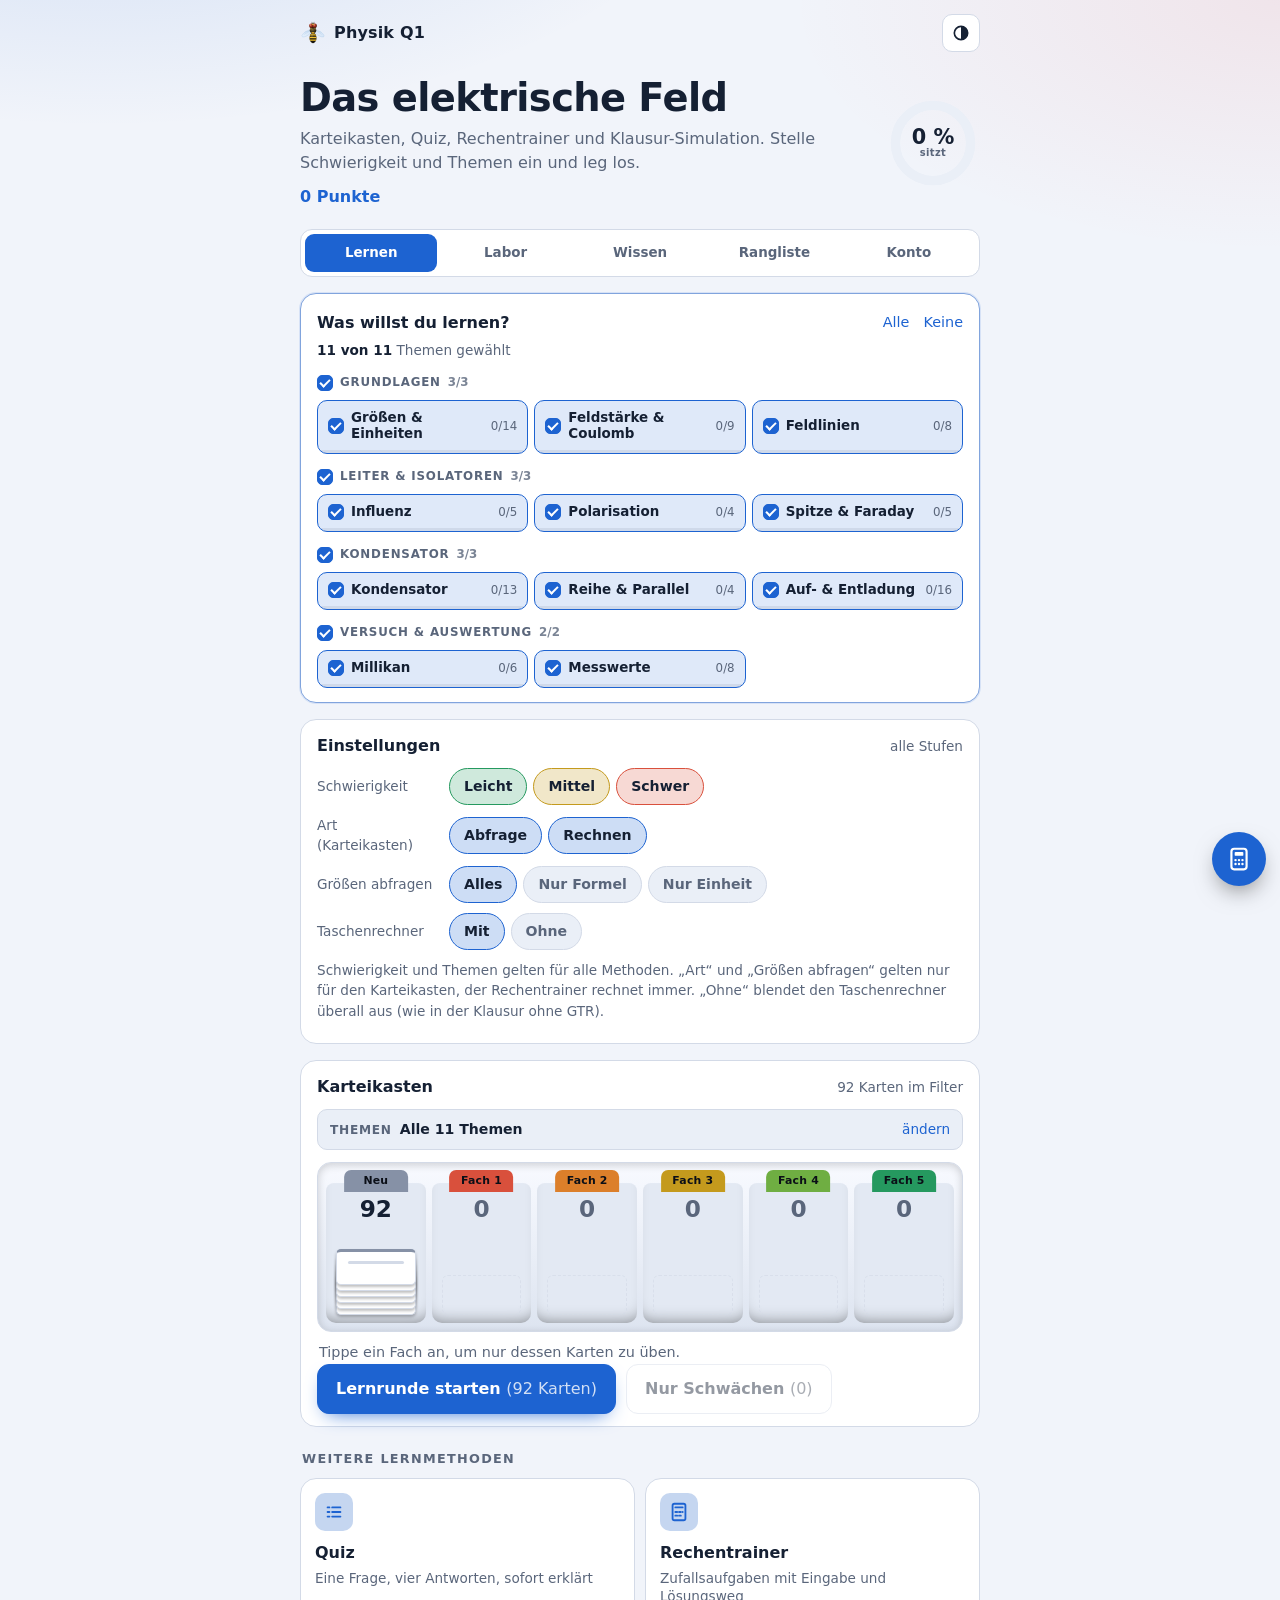
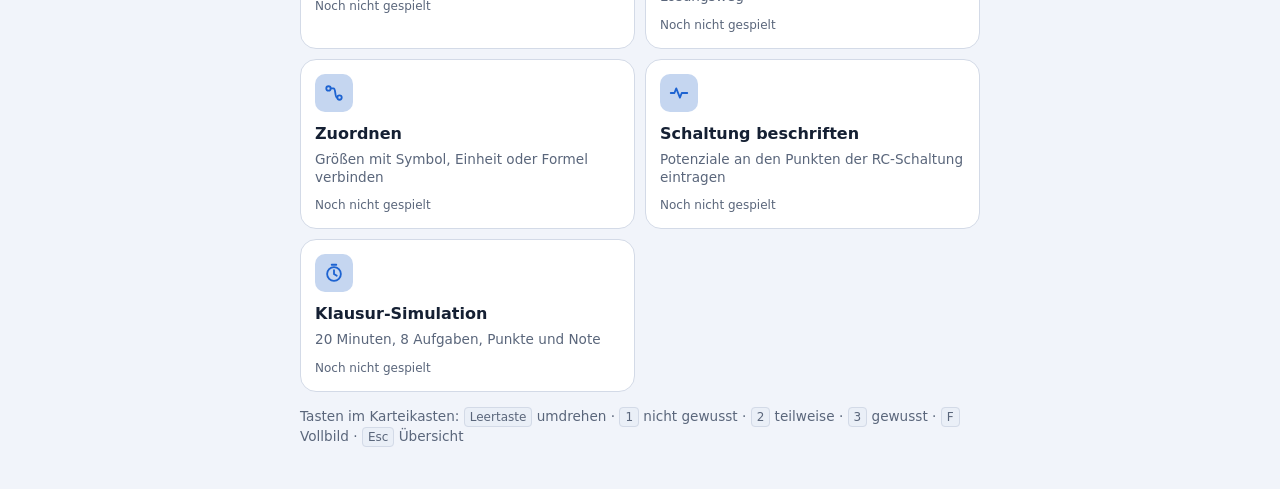
==== commit 7849dc50: "Themenauswahl übersichtlicher, Größen nur nach Formel oder Einheit abfragen - Themen in 4 Gruppen al" ====
--- a/public/index.html
+++ b/public/index.html
@@ -157,19 +157,47 @@
 .mini .slot .tab { top: -11px; font-size: .56rem; padding: 2px 3px 1px; min-width: 52%; }
 .mini .slot.sel { transform: none; }
 
-.topics { list-style: none; margin: 0; padding: 0; }
-.topics li { border-top: 1px solid var(--border); }
-.topics li:first-child { border-top: 0; }
-.topic { display: grid; grid-template-columns: auto 1fr auto; gap: 4px 12px; align-items: center; padding: 11px 0; cursor: pointer; --h: 210; }
-.topic input { width: 20px; height: 20px; accent-color: var(--accent); margin: 0; }
-.topic .t-name { font-weight: 600; min-width: 0; display: flex; align-items: center; gap: 8px; }
-.topic .t-name::before { content: ""; width: 9px; height: 9px; border-radius: 50%; background: hsl(var(--h) 70% 58%); flex: none; }
-.topic .t-sub { grid-column: 2; color: var(--fg-dim); font-size: .85rem; min-width: 0; }
-.topic .t-stat { grid-column: 3; grid-row: 1; font-size: .85rem; color: var(--fg-dim); font-variant-numeric: tabular-nums; text-align: right; }
-.topic .t-bar { grid-column: 2 / 4; height: 6px; background: var(--surface-2); border-radius: 3px; overflow: hidden; display: flex; }
-.t-bar .g { background: var(--b5); }
-.t-bar .y { background: var(--b3); }
-.t-bar .r { background: var(--b1); }
+/* Themenauswahl: Gruppen mit Themen-Knöpfen */
+.topics-panel { border-color: color-mix(in srgb, var(--accent) 45%, var(--border)); box-shadow: 0 0 0 1px color-mix(in srgb, var(--accent) 12%, transparent); }
+.topics-panel.flash { animation: tflash 1.2s ease-out; }
+@keyframes tflash { 0%, 30% { box-shadow: 0 0 0 4px color-mix(in srgb, var(--accent) 55%, transparent); } 100% { box-shadow: 0 0 0 1px color-mix(in srgb, var(--accent) 12%, transparent); } }
+.topics-panel .panel-head { margin-bottom: 2px; }
+.topics-panel .mini-actions { display: flex; gap: 14px; }
+.topics-sum { margin: 0 0 12px; font-size: .85rem; color: var(--fg-dim); }
+.topics-sum b { color: var(--fg); }
+.topics-sum .warn { color: var(--b1); }
+.topic-groups { display: grid; gap: 12px; }
+.tgroup { min-width: 0; }
+.tg-head { appearance: none; background: none; border: 0; padding: 2px 0; margin: 0 0 6px; display: inline-flex; align-items: center; gap: 7px; cursor: pointer;
+  color: var(--fg-dim); font: inherit; font-size: .74rem; font-weight: 700; letter-spacing: .07em; text-transform: uppercase; }
+.tg-head .tg-n { font-weight: 600; letter-spacing: 0; font-variant-numeric: tabular-nums; opacity: .8; }
+.tg-head:hover { color: var(--fg); }
+.tg-pills { display: grid; grid-template-columns: repeat(2, minmax(0, 1fr)); gap: 6px; }
+@media (min-width: 600px) { .tg-pills { grid-template-columns: repeat(3, minmax(0, 1fr)); } }
+.tpill { --c: var(--accent); appearance: none; position: relative; overflow: hidden; display: grid; grid-template-columns: auto 1fr auto; align-items: center; gap: 7px; min-width: 0;
+  padding: 9px 10px 11px 10px; border-radius: 10px; border: 1.5px solid var(--border); background: var(--surface-2); color: var(--fg-dim);
+  font: inherit; font-size: .84rem; line-height: 1.2; font-weight: 600; cursor: pointer; transition: background .15s, border-color .15s, color .15s; text-align: left; }
+.tpill:hover { border-color: color-mix(in srgb, var(--c) 60%, var(--border)); }
+.tpill[aria-pressed="true"] { color: var(--fg); border-color: var(--c); background: color-mix(in srgb, var(--c) 14%, var(--surface)); }
+.tpill:focus-visible, .tg-head:focus-visible { outline: 2px solid var(--accent); outline-offset: 2px; }
+.tp-check { flex: none; width: 16px; height: 16px; border-radius: 5px; border: 1.5px solid color-mix(in srgb, var(--fg-dim) 70%, transparent); box-sizing: border-box; position: relative; }
+.tpill[aria-pressed="true"] .tp-check { background: var(--c); border-color: var(--c); }
+.tg-head[aria-pressed="true"] .tp-check { background: var(--accent); border-color: var(--accent); }
+.tpill[aria-pressed="true"] .tp-check::after, .tg-head[aria-pressed="true"] .tp-check::after { content: ""; position: absolute; left: 4px; top: 1px; width: 4px; height: 8px; border: solid #fff; border-width: 0 2px 2px 0; transform: rotate(45deg); }
+.tp-name { min-width: 0; overflow-wrap: break-word; hyphens: auto; }
+.tp-n { font-size: .74rem; font-weight: 500; color: var(--fg-dim); font-variant-numeric: tabular-nums; }
+.tp-bar { position: absolute; left: 0; right: 0; bottom: 0; height: 3px; display: flex; background: color-mix(in srgb, var(--fg) 8%, transparent); }
+.tp-bar i { display: block; height: 100%; }
+.tp-bar .g { background: var(--b5); }
+.tp-bar .y { background: var(--b3); }
+.tp-bar .r { background: var(--b1); }
+/* Gewählte Themen direkt über dem Karteikasten */
+.drawer-topics { appearance: none; width: 100%; display: flex; align-items: baseline; gap: 8px; margin: 0 0 12px; padding: 9px 12px; border-radius: 10px;
+  border: 1px solid var(--border); background: var(--surface-2); color: var(--fg); font: inherit; font-size: .88rem; text-align: left; cursor: pointer; }
+.drawer-topics.partial { border-color: color-mix(in srgb, var(--b3) 70%, var(--border)); background: color-mix(in srgb, var(--b3) 12%, var(--surface)); }
+.drawer-topics .dt-k { color: var(--fg-dim); font-size: .76rem; font-weight: 700; text-transform: uppercase; letter-spacing: .06em; flex: none; }
+.drawer-topics .dt-v { flex: 1; min-width: 0; font-weight: 600; }
+.drawer-topics .dt-a { flex: none; color: var(--accent); font-size: .85rem; }
 
 .start-actions { display: flex; flex-wrap: wrap; gap: 10px; }
 .btn { background: var(--surface); border: 1px solid var(--border); border-radius: 12px; padding: 12px 18px; font-weight: 600; cursor: pointer; transition: transform .1s, border-color .15s, background .15s; }
@@ -231,6 +259,13 @@
 .formula-box { background: var(--surface); border-radius: 10px; padding: 12px 14px; font-size: 1.25rem; margin-bottom: 10px; overflow-x: auto; }
 .formula-box .k { color: var(--fg-dim); font-size: .78rem; text-transform: uppercase; letter-spacing: .06em; display: block; margin-bottom: 4px; }
 .extra { color: var(--fg-dim); font-size: .92rem; margin: 0; }
+.front-body .ask-q { font-size: .9rem; font-weight: 600; color: var(--fg-dim); margin: 0 0 6px; letter-spacing: .02em; }
+.front-body .ask-sym { font-size: 1.1rem; color: var(--fg-dim); margin: 8px 0 0; }
+.formula-box.big { font-size: 1.35rem; padding: 16px; text-align: center; }
+.unit-answer { background: var(--surface); border-radius: 10px; padding: 14px 16px; margin-bottom: 10px; text-align: center; }
+.unit-answer .k { color: var(--fg-dim); font-size: .78rem; text-transform: uppercase; letter-spacing: .06em; display: block; margin-bottom: 4px; }
+.unit-answer .v { font-size: 1.6rem; font-weight: 700; margin: 0 0 6px; }
+.unit-answer .unit-info { background: var(--surface-2); }
 
 table.cmp { width: 100%; border-collapse: collapse; font-size: .92rem; margin-bottom: 8px; display: block; overflow-x: auto; }
 table.cmp th, table.cmp td { border: 1px solid var(--border); padding: 6px 8px; text-align: left; vertical-align: top; }
@@ -541,6 +576,18 @@
 .br .bs { font-weight: 800; font-size: 1.1rem; font-variant-numeric: tabular-nums; }
 .br.me { background: color-mix(in srgb, var(--accent) 12%, transparent); border-radius: 10px; }
 .br .badge { display: inline-block; margin-left: 4px; }
+.br .bar { display: block; height: 4px; margin-top: 5px; border-radius: 2px; background: var(--surface-2); overflow: hidden; }
+.br .bar i, .bar.big i { display: block; height: 100%; background: var(--accent); border-radius: inherit; transition: width .4s ease; }
+.br.me .bar { background: color-mix(in srgb, var(--accent) 20%, var(--surface-2)); }
+#board-mode { margin: 0 0 10px; }
+.me-card { margin: 4px 0 12px; padding: 12px; border: 1px solid var(--border); border-radius: 12px; background: var(--surface-2); }
+.me-card[hidden] { display: none; }
+.me-top { display: flex; justify-content: space-between; gap: 8px; flex-wrap: wrap; align-items: baseline; }
+.me-top span { color: var(--accent); font-weight: 700; font-variant-numeric: tabular-nums; }
+.bar.big { height: 8px; margin: 8px 0 4px; border-radius: 4px; background: var(--border); overflow: hidden; }
+.me-parts { list-style: none; margin: 8px 0 0; padding: 0; display: grid; grid-template-columns: repeat(auto-fit, minmax(150px, 1fr)); gap: 4px 14px; font-size: .88rem; }
+.me-parts li { display: flex; justify-content: space-between; gap: 8px; color: var(--fg-dim); } .me-parts b { color: var(--fg); font-variant-numeric: tabular-nums; }
+@media (prefers-reduced-motion: reduce) { .br .bar i, .bar.big i { transition: none; } }
 .rules { margin: 8px 0 0; padding-left: 20px; color: var(--fg-dim); font-size: .92rem; } .rules li { margin-bottom: 4px; }
 .br .bn .badge { align-self: flex-start; margin: 2px 0; }
 
@@ -571,6 +618,96 @@
 @media (prefers-reduced-motion: reduce) {
   .hfly .wing, .hfly .blur, .fly-wrap, .fly-shadow { animation: none; }
 }
+
+/* ---------- Taschenrechner ---------- */
+#calc-root[hidden] { display: none; }
+#calc-fab { position: fixed; right: max(14px, env(safe-area-inset-right, 0px)); bottom: max(14px, env(safe-area-inset-bottom, 0px)); z-index: 75; width: 54px; height: 54px; border-radius: 50%; border: 0; cursor: pointer;
+  background: var(--accent); color: var(--accent-ink); display: grid; place-items: center; box-shadow: 0 10px 24px -8px rgba(0, 0, 0, .55); transition: transform .12s; }
+#calc-fab:hover { transform: scale(1.06); }
+#calc-fab.on { background: var(--surface); color: var(--accent); outline: 2px solid var(--accent); }
+#calc { --ck: #3a3f4b; --ck-fn: #2c313b; --ck-op: #566073; --lcd: #cfdcc4; --lcd-fg: #1c261a; --lcd-dim: rgba(28, 38, 26, .55);
+  position: fixed; z-index: 76; right: max(12px, env(safe-area-inset-right, 0px)); bottom: calc(max(14px, env(safe-area-inset-bottom, 0px)) + 62px);
+  width: min(352px, calc(100vw - 16px)); max-height: calc(100dvh - 90px); overflow: auto; box-sizing: border-box;
+  background: linear-gradient(180deg, #2a2e37, #1b1e25); border: 1px solid #0c0e12; border-radius: 18px; padding: 10px 10px 12px; color: #eef1f6;
+  box-shadow: 0 24px 60px rgba(0, 0, 0, .55), inset 0 1px 0 rgba(255, 255, 255, .08); font-family: var(--font); touch-action: manipulation; -webkit-user-select: none; user-select: none; }
+#calc[hidden] { display: none; }
+:root:not([data-theme="light"]) #calc { --lcd: #1a2a21; --lcd-fg: #a9f0bd; --lcd-dim: rgba(169, 240, 189, .55); }
+@media (prefers-color-scheme: light) { :root:not([data-theme="dark"]) #calc { --lcd: #cfdcc4; --lcd-fg: #1c261a; --lcd-dim: rgba(28, 38, 26, .55); } }
+:root[data-theme="dark"] #calc { --lcd: #1a2a21; --lcd-fg: #a9f0bd; --lcd-dim: rgba(169, 240, 189, .55); }
+.c-head { display: flex; align-items: center; gap: 8px; padding: 0 2px 8px; cursor: grab; touch-action: none; }
+.c-brand { font-weight: 800; letter-spacing: .08em; font-size: .78rem; color: #c8cfdb; white-space: nowrap; }
+.c-brand b { color: #5aa9ff; } .c-brand i { font-weight: 600; color: #8b93a3; margin-left: 4px; }
+.c-solar { flex: 1; height: 16px; border-radius: 4px; background: repeating-linear-gradient(90deg, #3b2a1e 0 12px, #1d1510 12px 14px); opacity: .85; border: 1px solid #0c0e12; }
+.c-ic { appearance: none; width: 30px; height: 30px; border-radius: 8px; border: 0; background: #2f343e; color: #d7dce6; display: grid; place-items: center; cursor: pointer; }
+.c-ic:hover { background: #3b4150; }
+.c-lcd { background: var(--lcd); color: var(--lcd-fg); border-radius: 8px; padding: 6px 10px 8px; box-shadow: inset 0 3px 8px rgba(0, 0, 0, .45); margin-bottom: 10px; font-variant-numeric: tabular-nums; }
+.c-flags { display: flex; gap: 10px; font-size: .62rem; font-weight: 700; letter-spacing: .06em; color: var(--lcd-dim); }
+.c-flags span { opacity: .35; } .c-flags span.on, .c-flags [data-f="mode"], .c-flags [data-f="fmt"] { opacity: .9; }
+.c-expr { font-family: ui-monospace, "SF Mono", Menlo, Consolas, monospace; font-size: 1.05rem; min-height: 1.5em; line-height: 1.5; white-space: nowrap; overflow-x: auto; scrollbar-width: none; text-align: right; }
+.c-expr::-webkit-scrollbar { display: none; }
+.c-expr sup, .c-res sup { font-size: .68em; line-height: 0; }
+.c-res { font-family: ui-monospace, "SF Mono", Menlo, Consolas, monospace; font-size: 1.9rem; font-weight: 600; text-align: right; line-height: 1.25; white-space: nowrap; overflow-x: auto; scrollbar-width: none; }
+.c-res.err { font-size: 1.1rem; color: #b3261e; padding: 8px 0; }
+:root:not([data-theme="light"]) .c-res.err { color: #ff8a80; }
+.c-keys { display: grid; grid-template-columns: repeat(5, 1fr); gap: 6px; }
+.ck { position: relative; appearance: none; border: 0; border-radius: 9px; height: 40px; background: var(--ck); color: #f1f3f7; font: 600 1rem var(--font); cursor: pointer; box-shadow: 0 2px 0 rgba(0, 0, 0, .55); padding: 0; transition: transform .05s, filter .1s; }
+.ck:active { transform: translateY(2px); box-shadow: 0 0 0 rgba(0, 0, 0, 0); filter: brightness(1.2); }
+.ck:focus-visible { outline: 2px solid #5aa9ff; outline-offset: 1px; }
+.ck small { position: absolute; top: 1px; left: 0; right: 0; text-align: center; font-size: .56rem; font-weight: 700; color: #f2b84b; line-height: 1.2; }
+.ck.mode, .ck.fn { background: var(--ck-fn); font-size: .86rem; }
+.ck.mode { font-size: .74rem; letter-spacing: .02em; color: #c4cada; }
+.ck.fn small { top: 2px; } .ck.fn span { display: block; margin-top: 8px; }
+.ck.mode span { margin-top: 0; }
+.ck.num { background: #4a505e; font-size: 1.15rem; }
+.ck.op { background: var(--ck-op); font-size: 1.2rem; }
+.ck.del { background: #c1502f; } .ck.eq { background: #2f7de1; font-size: 1.3rem; }
+.ck.act { background: #f2b84b; color: #20170a; }
+.ck.sh small { color: #ffd27a; text-shadow: 0 0 6px rgba(242, 184, 75, .55); }
+.c-pop { position: absolute; left: 10px; right: 10px; top: 92px; bottom: 12px; z-index: 3; background: #20242c; border: 1px solid #0c0e12; border-radius: 12px; overflow: auto; box-shadow: 0 10px 30px rgba(0, 0, 0, .6); padding: 6px; }
+.c-pop[hidden] { display: none; }
+.c-pop-h { display: flex; justify-content: space-between; align-items: center; font-weight: 700; font-size: .8rem; color: #aab2c2; padding: 6px 8px; }
+.c-clear { appearance: none; border: 0; background: transparent; color: #8fb6ff; font-weight: 600; cursor: pointer; font-size: .78rem; }
+.c-row { appearance: none; display: grid; grid-template-columns: 34px 1fr; gap: 0 8px; width: 100%; text-align: left; background: transparent; border: 0; border-top: 1px solid #2d323d; color: #eef1f6; padding: 8px; cursor: pointer; border-radius: 8px; font: inherit; }
+.c-row:hover { background: #2b303b; }
+.c-row b { grid-row: 1 / 3; align-self: center; font-size: 1rem; color: #8fb6ff; }
+.c-row span { font-size: .78rem; color: #c3c9d6; } .c-row em { font-style: normal; font-size: .74rem; color: #8b93a3; font-variant-numeric: tabular-nums; }
+.c-row.hist { grid-template-columns: 1fr; } .c-row.hist .he { font-family: ui-monospace, Menlo, Consolas, monospace; font-size: .86rem; color: #c3c9d6; overflow-x: auto; white-space: nowrap; } .c-row.hist em { font-size: .95rem; color: #a9f0bd; }
+.c-none { color: #8b93a3; font-size: .85rem; padding: 10px; margin: 0; }
+@media (max-width: 380px) { .ck { height: 37px; } .c-res { font-size: 1.6rem; } }
+@media (max-height: 640px) { .ck { height: 34px; } .ck.fn span { margin-top: 6px; } }
+/* ---------- Herleitung live ---------- */
+.her-nav { display: flex; align-items: center; gap: 8px; }
+.her-nav .her-step { flex: 1; text-align: center; font-weight: 700; font-size: .92rem; line-height: 1.25; }
+.her-nav .btn { margin: 0; white-space: nowrap; }
+.her-nav .btn:disabled { opacity: .4; }
+.her-dots { display: flex; justify-content: center; gap: 2px; margin-top: 2px; }
+.her-dot { appearance: none; border: 0; background: none; padding: 8px 5px; cursor: pointer; }
+.her-dot::before { content: ""; display: block; width: 9px; height: 9px; border-radius: 50%; background: var(--border); }
+.her-dot.done::before { background: var(--b5); }
+.her-dot.on::before { background: var(--accent); box-shadow: 0 0 0 3px color-mix(in srgb, var(--accent) 30%, transparent); }
+.her-lead { margin: 4px 2px 2px; font-size: .95rem; }
+.her-terms { display: grid; gap: 8px; margin-top: 10px; }
+.her-term { appearance: none; width: 100%; text-align: left; background: var(--surface); border: 1px solid var(--border); border-left: 5px solid var(--tc, var(--accent)); border-radius: 12px; padding: 8px 12px; color: var(--fg); font: inherit; cursor: pointer; }
+.her-term[aria-pressed="true"] { border-color: var(--tc, var(--accent)); background: var(--surface-2); box-shadow: 0 0 0 2px color-mix(in srgb, var(--tc, var(--accent)) 28%, transparent); }
+.her-term .sym { display: block; font-size: 1.05rem; }
+.her-term .txt { display: block; font-size: .88rem; color: var(--fg-dim); margin-top: 2px; }
+.sim-ctl > .seg { margin: 4px 0 6px; }
+.her-path { display: grid; gap: 8px; margin-top: 10px; }
+.her-ok { display: grid; grid-template-columns: auto 1fr; gap: 4px 10px; align-items: center; background: color-mix(in srgb, var(--ok) 12%, var(--surface)); border: 1px solid var(--ok); border-radius: 12px; padding: 8px 12px; }
+.her-ok .num { grid-row: 1 / 3; width: 26px; height: 26px; border-radius: 50%; background: var(--ok); color: var(--accent-ink); font-weight: 800; display: grid; place-items: center; font-size: .85rem; }
+.her-ok .lab { font-size: .85rem; color: var(--fg-dim); }
+.her-ok .lab b { color: var(--fg); }
+.her-ok .fm { overflow-x: auto; }
+.her-msg { margin: 10px 2px 0; font-size: .92rem; min-height: 2.6em; }
+.her-msg.good { color: var(--ok); font-weight: 600; }
+.her-msg.bad { color: var(--bad); }
+.her-pool { display: grid; gap: 8px; margin-top: 8px; }
+.her-pick { appearance: none; width: 100%; background: var(--surface); border: 1px solid var(--border); border-radius: 12px; padding: 10px 12px; color: var(--fg); font: inherit; cursor: pointer; overflow-x: auto; }
+.her-pick:hover { border-color: var(--accent); }
+.her-pick.shake { animation: her-shake .35s; border-color: var(--bad); }
+@keyframes her-shake { 0%, 100% { transform: none; } 25% { transform: translateX(-6px); } 75% { transform: translateX(6px); } }
+@media (prefers-reduced-motion: reduce) { .her-pick.shake { animation: none; } }
+.sim-link { margin: 12px 0 0; }
 </style></head><body>
   <div id="splash" class="splash" role="status" aria-label="App wird geladen">
     <div class="splash-in">
@@ -676,6 +813,15 @@
 
       <!-- Tab: Lernen -->
       <div class="tabpane" id="tab-learn">
+        <div class="panel topics-panel" id="topics-panel">
+          <div class="panel-head">
+            <h2>Was willst du lernen?</h2>
+            <span class="mini-actions"><button type="button" id="sel-all" class="link">Alle</button><button type="button" id="sel-none" class="link">Keine</button></span>
+          </div>
+          <p class="topics-sum" id="topics-sel"></p>
+          <div id="topic-list" class="topic-groups"></div>
+        </div>
+
         <div class="panel filter">
           <div class="panel-head"><h2>Einstellungen</h2><span class="fine nomargin" id="filter-summary"></span></div>
           <div class="frow">
@@ -693,12 +839,22 @@
               <button type="button" class="chip" data-kind="rechnen" aria-pressed="true">Rechnen</button>
             </div>
           </div>
-          <details class="topics-details">
-            <summary>Themen <span id="topics-sel"></span></summary>
-            <div class="mini-actions"><button type="button" id="sel-all" class="link">Alle</button><button type="button" id="sel-none" class="link">Keine</button></div>
-            <ul id="topic-list" class="topics"></ul>
-          </details>
-          <p class="fine tight">Schwierigkeit und Themen gelten für alle Methoden. „Art“ gilt nur für den Karteikasten, der Rechentrainer rechnet immer.</p>
+          <div class="frow">
+            <span class="flabel">Größen abfragen</span>
+            <div class="chips" id="chips-ask" role="group" aria-label="Was bei Größenkarten abgefragt wird">
+              <button type="button" class="chip" data-ask="alles" aria-pressed="true">Alles</button>
+              <button type="button" class="chip" data-ask="formel" aria-pressed="false">Nur Formel</button>
+              <button type="button" class="chip" data-ask="einheit" aria-pressed="false">Nur Einheit</button>
+            </div>
+          </div>
+          <div class="frow">
+            <span class="flabel">Taschenrechner</span>
+            <div class="chips" id="chips-calc" role="group" aria-label="Taschenrechner">
+              <button type="button" class="chip" data-calc="1" aria-pressed="true">Mit</button>
+              <button type="button" class="chip" data-calc="0" aria-pressed="false">Ohne</button>
+            </div>
+          </div>
+          <p class="fine tight">Schwierigkeit und Themen gelten für alle Methoden. „Art“ und „Größen abfragen“ gelten nur für den Karteikasten, der Rechentrainer rechnet immer. „Ohne“ blendet den Taschenrechner überall aus (wie in der Klausur ohne GTR).</p>
         </div>
 
         <div class="panel drawer-panel">
@@ -706,6 +862,7 @@
             <h2>Karteikasten</h2>
             <span class="fine nomargin" id="drawer-total"></span>
           </div>
+          <button type="button" class="drawer-topics" id="drawer-topics"></button>
           <div id="drawer" class="drawer"></div>
           <p id="drawer-info" class="drawer-info"></p>
           <div class="start-actions">
@@ -766,19 +923,32 @@
       <div class="tabpane" id="tab-board" hidden>
         <div class="panel">
           <div class="panel-head"><h2>Rangliste</h2><button type="button" id="board-refresh" class="link">Aktualisieren</button></div>
+          <div class="seg" id="board-mode" role="group" aria-label="Wertung">
+            <button type="button" data-mode="day" aria-pressed="true">Heute</button>
+            <button type="button" data-mode="all" aria-pressed="false">Gesamt</button>
+          </div>
+          <div class="me-card" id="board-me" hidden>
+            <div class="me-top"><b id="me-rank"></b><span id="me-title"></span></div>
+            <div class="bar big"><i id="me-bar"></i></div>
+            <p class="fine tight" id="me-next"></p>
+            <ul class="me-parts" id="me-parts"></ul>
+          </div>
           <ol id="board-list" class="board"></ol>
           <p class="fine tight" id="board-note"></p>
         </div>
         <div class="panel">
           <h2>So gibt es Punkte</h2>
           <ul class="rules">
-            <li>Karteikasten: so viele Punkte, wie das Fach der Karte (Fach 5 = 5 Punkte)</li>
-            <li>Quiz: 2 Punkte pro richtige Antwort</li>
-            <li>Rechentrainer: 3 Punkte pro richtige Aufgabe</li>
-            <li>Schaltung beschriften: 5 Punkte pro komplett richtige Schaltung</li>
-            <li>Zuordnen: 3 Punkte pro Runde</li>
-            <li>Klausur-Simulation: 5 Punkte pro Notenpunkt deines besten Versuchs</li>
+            <li>Karteikasten (zählt am meisten): Fach 1 = 1, Fach 2 = 2, Fach 3 = 4, Fach 4 = 7, Fach 5 = 10 Punkte pro Karte. Wer Karten wirklich behält, kommt am weitesten.</li>
+            <li>Heute: In „Heute“ zählen nur die Punkte, die du seit Mitternacht (deutsche Zeit) gesammelt hast. Jeden Tag geht es bei 0 los.</li>
+            <li>Wiederholung: Wer dieselbe Frage, Aufgabe, Schaltung oder Zuordnung ein weiteres Mal richtig löst, bekommt nur noch ein Viertel der Punkte.</li>
+            <li>Quiz: 1 Punkt pro richtige Antwort (bis 150)</li>
+            <li>Rechentrainer: 2 Punkte pro richtige Aufgabe (bis 75 Aufgaben